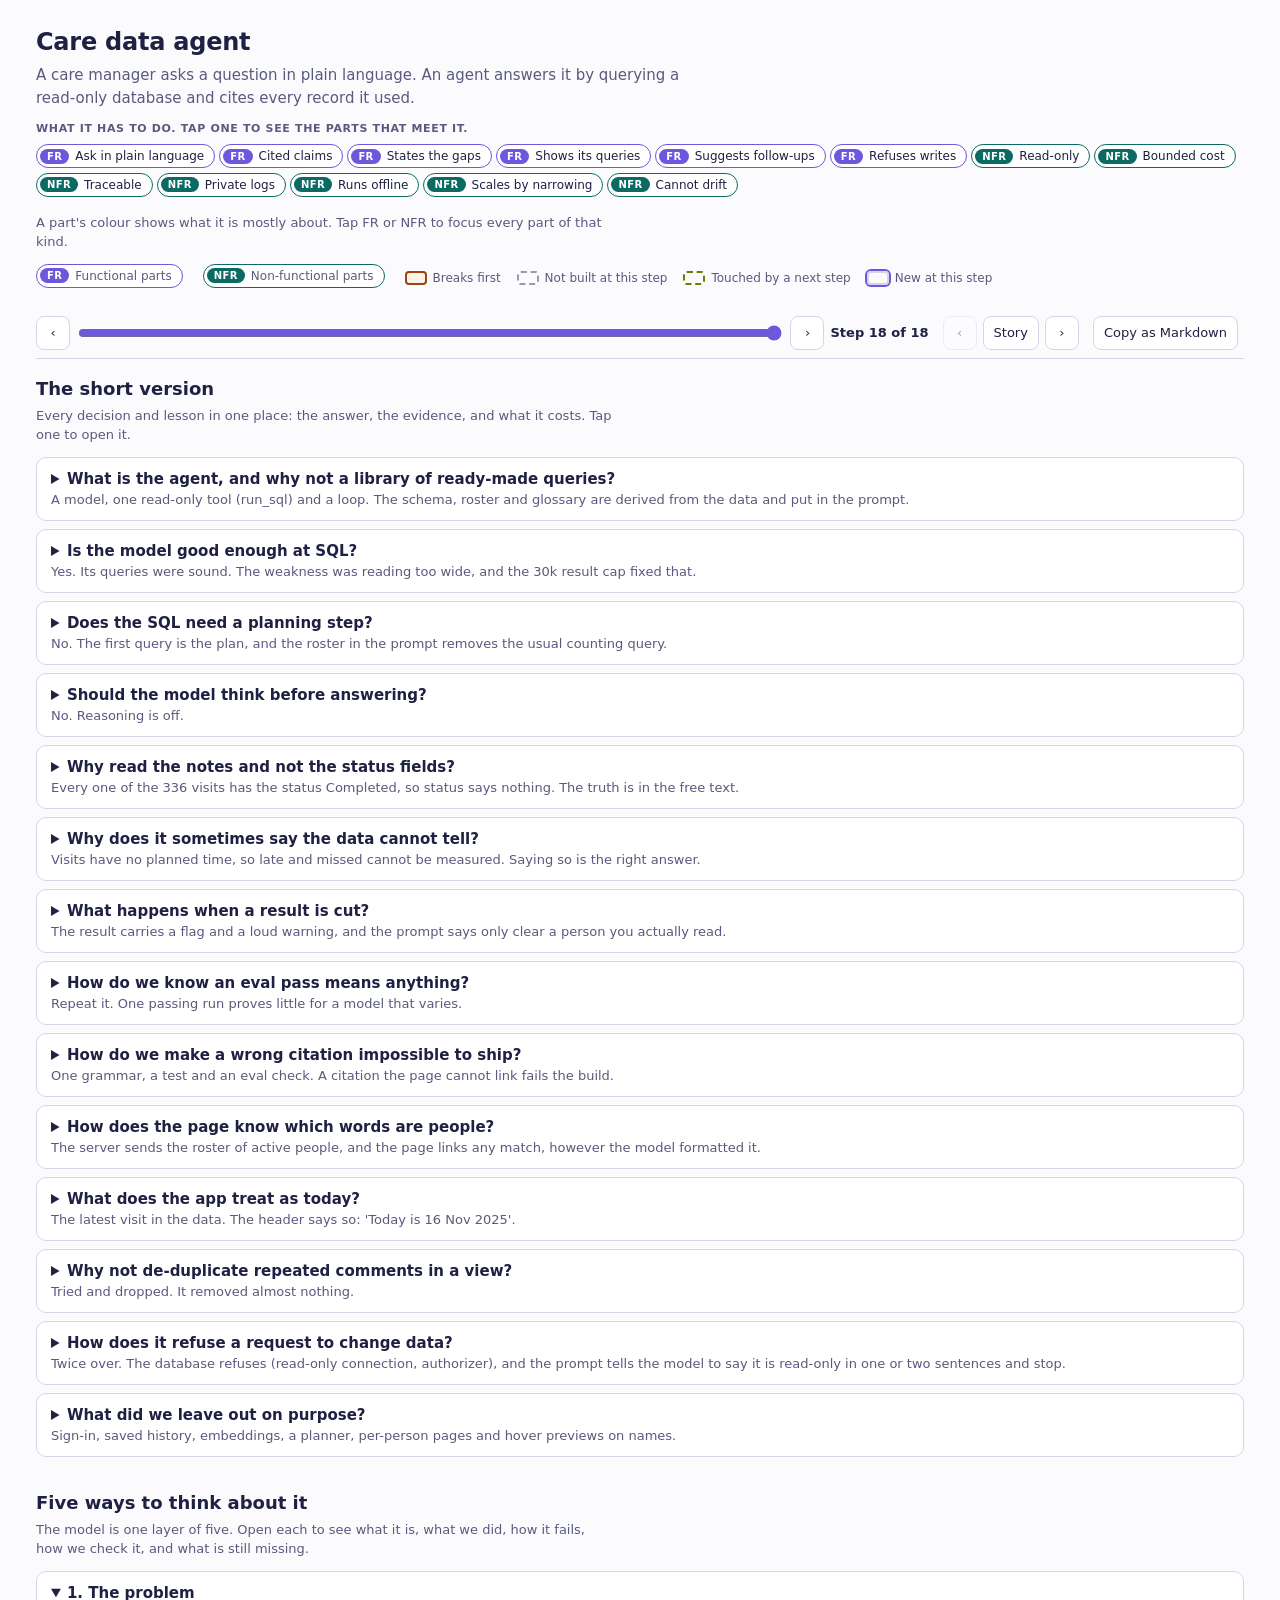
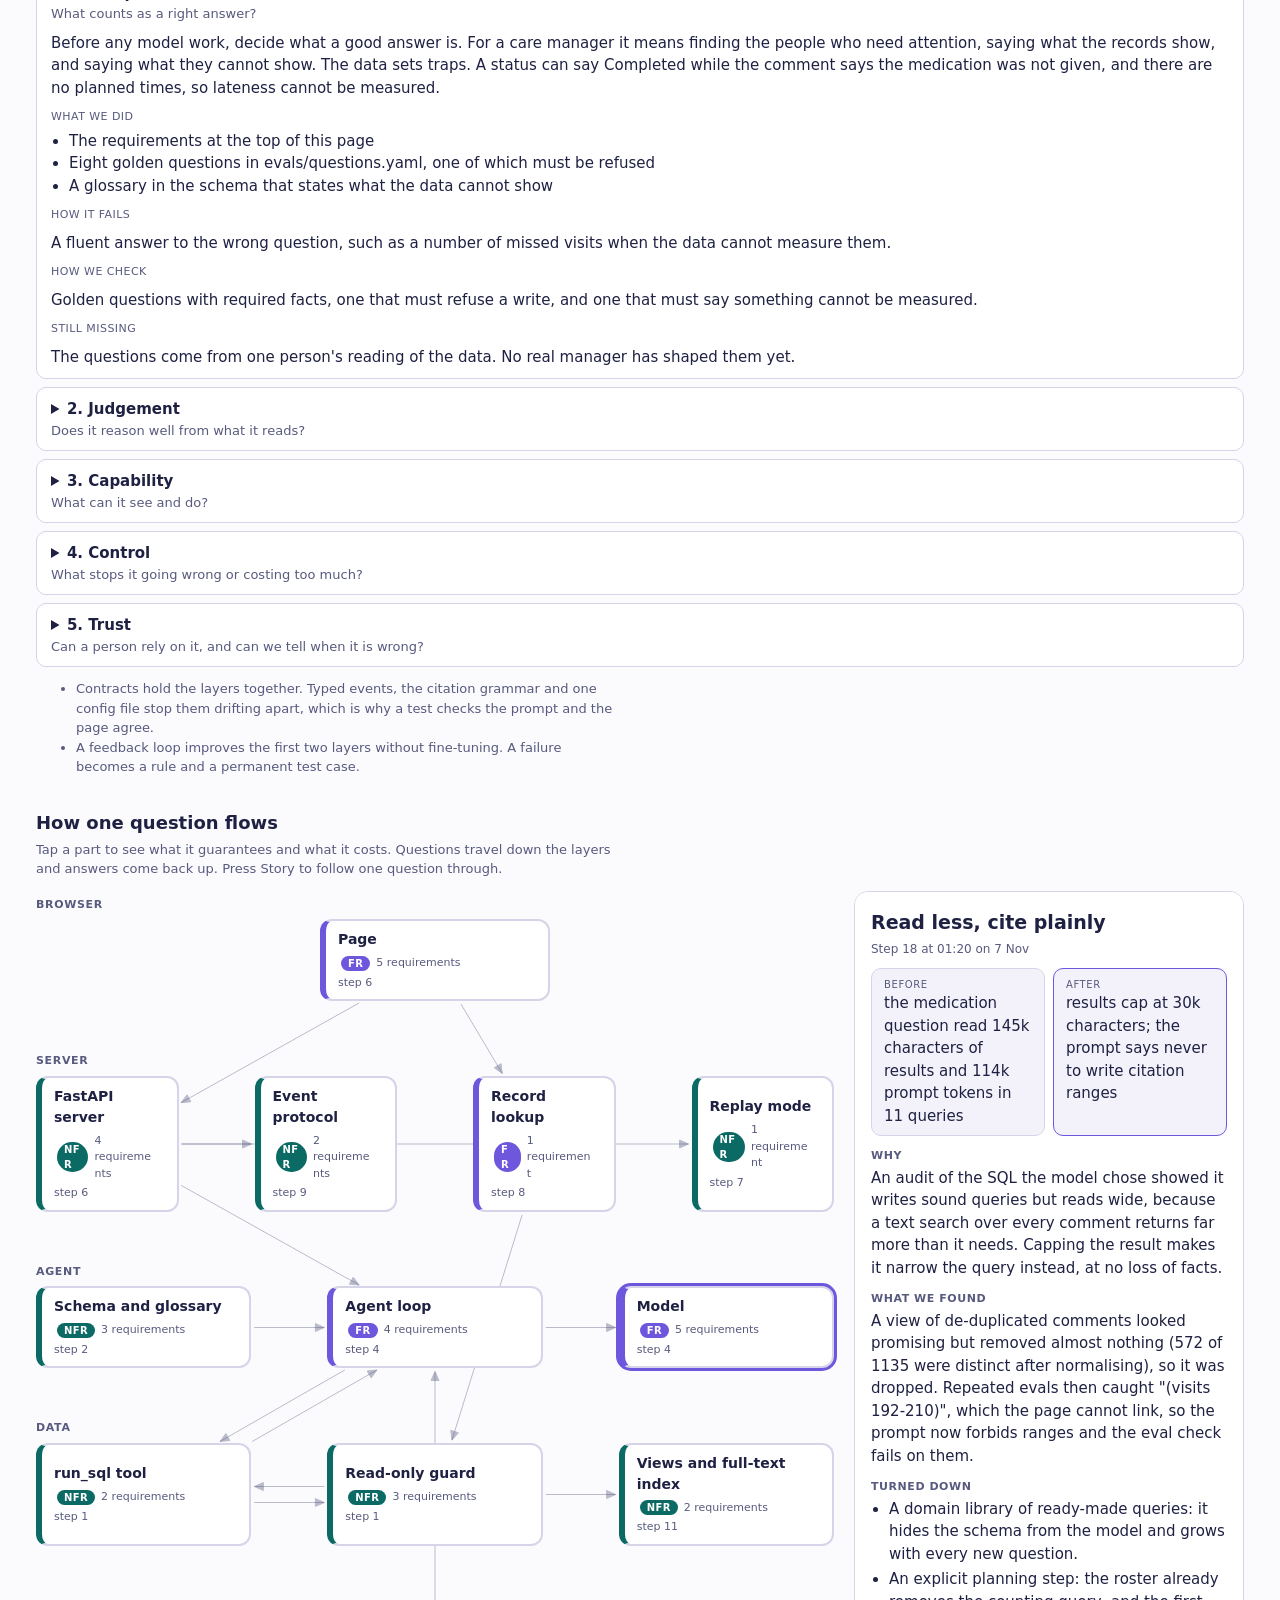
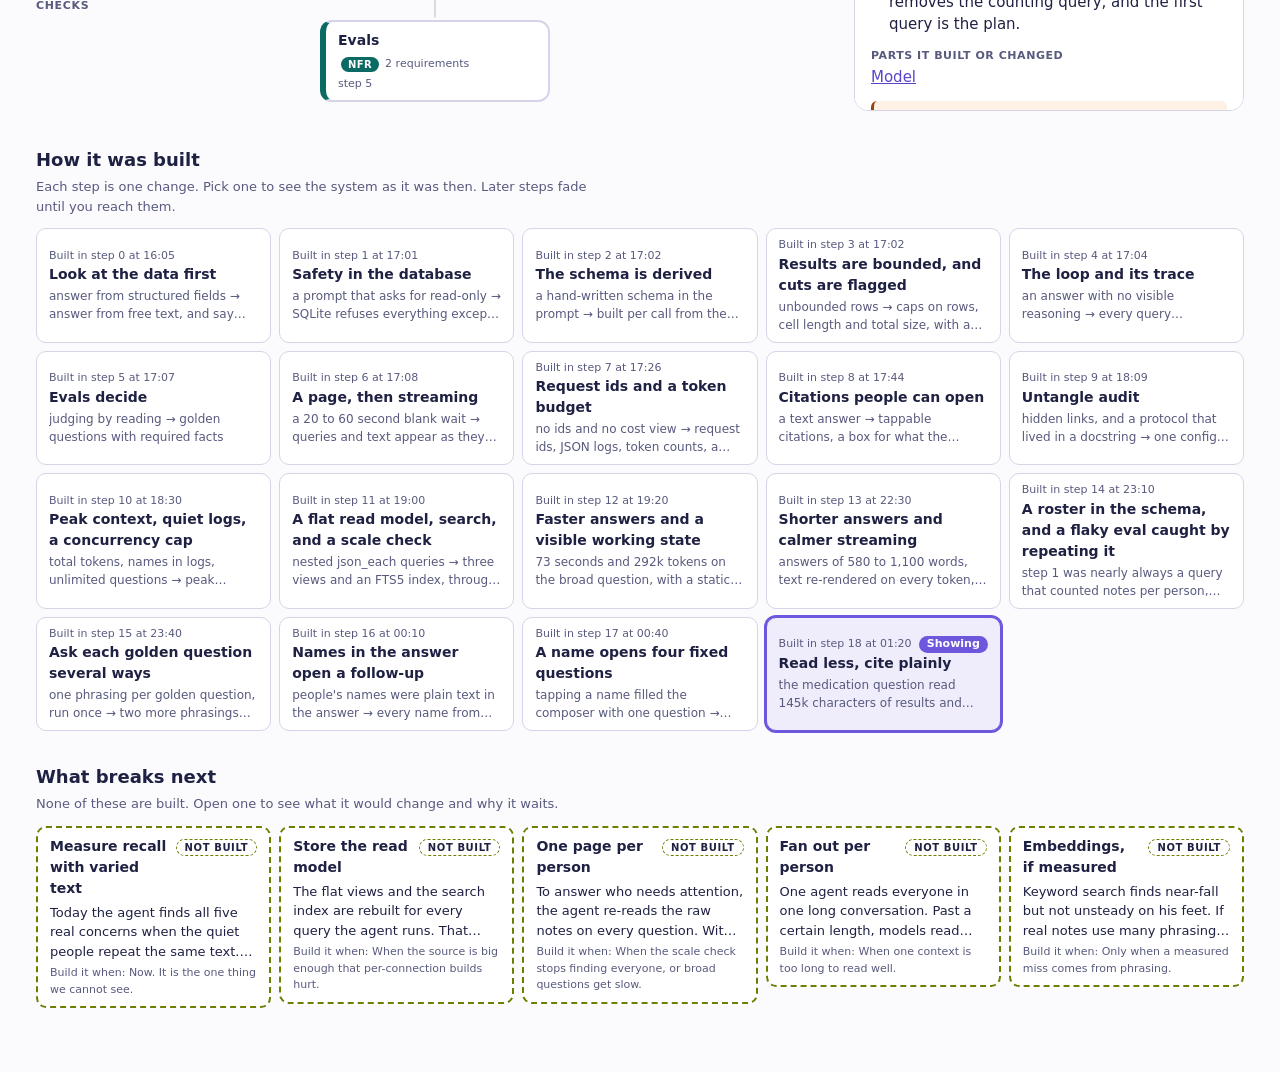
==== docs/journey.html @ 44c60a24 "fix(agent): a refusal says read-only and stops; eval fails a refusal with an unknowns section; refus" ====
<!doctype html>
<html lang="en">
<head>
<meta charset="utf-8">
<meta name="viewport" content="width=device-width, initial-scale=1">
<title>Care data agent: architecture</title>
<style>
:root { color-scheme: light dark;
  --bg: light-dark(#fbfbfe, #12132b); --surface: light-dark(#fff, #1a1c3a); --soft: light-dark(#f3f2fb, #23254a);
  --line: light-dark(#d5d4e8, #3a3d78); --text: light-dark(#1f2143, #f1f1fa); --muted: light-dark(#585a7e, #a5a7c8);
  --accent: light-dark(#6e57dd, #a782fc);
  --fr: light-dark(#6e57dd, #a782fc); --fr-text: light-dark(#5b43c9, #a782fc); --fr-wash: light-dark(#efecfc, #2c2a5e); --on-fr: light-dark(#fff, #1f2143);
  --nfr: light-dark(#0b6b64, #4fd1c5); --nfr-wash: light-dark(#def3f0, #12383a); --on-nfr: light-dark(#fff, #0b2b2e);
  --warn: light-dark(#9a4510, #f2a46b); --warn-wash: light-dark(#fdf0e5, #3a2a22);
  --lime: light-dark(#6f7d00, #e0f30a); }
:root[data-theme="light"] { color-scheme: light; }
:root[data-theme="dark"] { color-scheme: dark; }
* { box-sizing: border-box; }
body { margin: 0; background: var(--bg); color: var(--text); font: 15px/1.5 ui-sans-serif, system-ui, -apple-system, "Segoe UI", sans-serif; overflow-wrap: anywhere; }
button { font: inherit; color: inherit; cursor: pointer; }
:focus-visible { outline: 3px solid var(--accent); outline-offset: 2px; }
.wrap { max-width: 1240px; margin: 0 auto; padding: 24px 16px 64px; }
h1 { font-size: 24px; margin: 0; letter-spacing: -.01em; }
h2 { font-size: 18px; margin: 32px 0 4px; }
.sub, .note { color: var(--muted); margin: 4px 0 12px; max-width: 70ch; }
.note { font-size: 13px; margin: 0 0 12px; }
.label { font-size: 11px; text-transform: uppercase; letter-spacing: .06em; color: var(--muted); margin: 0 0 6px; font-weight: 600; }

/* chips and legend */
.chip { display: inline-flex; gap: 6px; align-items: center; border: 1px solid transparent; border-radius: 999px; padding: 2px 10px 2px 3px; font-size: 12px; line-height: 1.5; margin: 0 4px 4px 0; background: var(--surface); }
.chip b { border-radius: 999px; padding: 0 7px; font-size: 10px; letter-spacing: .04em; }
.chip.fr { border-color: var(--fr); } .chip.fr b { background: var(--fr); color: var(--on-fr); }
.chip.nfr { border-color: var(--nfr); } .chip.nfr b { background: var(--nfr); color: var(--on-nfr); }
button.chip:hover, .chip.met { background: var(--soft); } .chip[aria-pressed="true"] { background: var(--soft); box-shadow: 0 0 0 2px var(--text); }
.legend { display: flex; flex-wrap: wrap; align-items: center; gap: 4px 16px; font-size: 12px; color: var(--muted); margin: 12px 0 0; }
.legend > span { display: inline-flex; gap: 6px; align-items: center; }
.sw { width: 22px; height: 14px; border-radius: 4px; border: 2px solid var(--line); display: inline-block; }
.sw.warn { border-color: var(--warn); background: var(--warn-wash); } .sw.next { border: 2px dashed var(--lime); }
.sw.gone { border: 2px dashed var(--muted); opacity: .6; } .sw.new { border-color: var(--line); box-shadow: 0 0 0 2px var(--accent); }

/* control bar */
.bar { position: sticky; top: 0; z-index: 20; background: color-mix(in srgb, var(--bg) 92%, transparent); backdrop-filter: blur(10px);
  display: flex; flex-wrap: wrap; gap: 8px 14px; align-items: center; padding: 8px 0; border-bottom: 1px solid var(--line); margin: 16px 0; }
.grp { display: flex; gap: 6px; align-items: center; } .grp.build { flex: 1 1 280px; }
.bar input { flex: 1; accent-color: var(--accent); min-width: 0; }
.btn { border: 1px solid var(--line); background: var(--surface); border-radius: 8px; min-width: 34px; height: 34px; padding: 0 10px; font-size: 13px; }
.btn:hover { background: var(--soft); } .btn[aria-pressed="true"] { background: var(--accent); color: var(--on-fr); border-color: var(--accent); }
.btn:disabled { opacity: .4; cursor: default; }
.bar b { white-space: nowrap; font-size: 13px; }

/* diagram */
.main { display: grid; gap: 20px; grid-template-columns: minmax(0, 1fr); }
@media (min-width: 1000px) { .main { grid-template-columns: minmax(0, 1fr) 390px; } .detail { position: sticky; top: 64px; align-self: start; max-height: calc(100vh - 80px); overflow: auto; } }
.diagram { position: relative; display: grid; gap: 52px; padding: 6px 0 12px; }
.diagram svg { position: absolute; inset: 0; z-index: 0; pointer-events: none; overflow: visible; }
.layer { position: relative; z-index: 1; display: grid; gap: 6px; }
.layer h3 { margin: 0; font-size: 11px; text-transform: uppercase; letter-spacing: .06em; color: var(--muted); }
.nodes { display: flex; flex-wrap: wrap; gap: 12px 76px; justify-content: space-around; }
.node { flex: 1 1 140px; max-width: 230px; text-align: left; padding: 8px 12px; border-radius: 12px; border: 2px solid var(--line); border-left-width: 6px; background: var(--surface); transition: opacity .2s, box-shadow .2s; }
.node .nm { display: block; font-weight: 600; font-size: 14px; }
.node small { display: block; color: var(--muted); font-size: 11px; }
.node .chip { margin: 4px 0 2px; padding: 0 8px 0 2px; font-size: 11px; border-color: transparent; background: none; color: var(--muted); }
.k-fr { border-left-color: var(--fr); } .k-nfr { border-left-color: var(--nfr); }
.node.ghost { outline: 2px dashed var(--muted); outline-offset: 2px; }
.node.new { box-shadow: 0 0 0 3px var(--accent); }
.node.touch { outline: 2px dashed var(--lime); outline-offset: 3px; }
.node.up, .node.down, .node.path, .node.hit { box-shadow: 0 0 0 2px var(--muted); }
.node.hit { box-shadow: 0 0 0 3px var(--text); }
.node.sel { box-shadow: 0 0 0 2px var(--bg), 0 0 0 5px var(--text); }
.node.ghost > *, .node.dim > * { opacity: .4; } /* dim the contents, not the box, so edges stay hidden behind it */
.edge path { fill: none; stroke: var(--muted); stroke-width: 1; opacity: .4; }
.edge .pill { fill: var(--surface); stroke: var(--line); }
.edge text { font-size: 10px; fill: var(--text); text-anchor: middle; }
.edge:not(.lab) .pill, .edge:not(.lab) text { display: none; }
.edge.on path { stroke: var(--text); stroke-width: 2; opacity: 1; } .edge.on .pill { stroke: var(--text); }
.edge.path path { stroke: var(--accent); stroke-width: 3; opacity: 1; } .edge.path .pill { stroke: var(--accent); } .edge.path text { fill: var(--fr-text); font-weight: 600; }
.edge.dim { opacity: .18; } .edge.gone path { stroke-dasharray: 3 4; }
.edge .head { fill: var(--muted); } .edge.on .head { fill: var(--text); } .edge.path .head { fill: var(--accent); }
.tip { position: fixed; z-index: 50; max-width: 280px; padding: 8px 10px; border-radius: 8px; background: var(--text); color: var(--bg); font-size: 12px; line-height: 1.4; pointer-events: none; box-shadow: 0 4px 16px #0004; }
.tip i { display: block; font-style: normal; opacity: .8; margin-top: 3px; }
@media (max-width: 599px) {
  .nodes { display: grid; grid-template-columns: 1fr 1fr; gap: 10px; } .node { max-width: none; }
  .edge:not(.on):not(.path) { opacity: .2; } .diagram { gap: 30px; }
}

/* detail panel */
.detail { padding: 16px; border: 1px solid var(--line); border-radius: 14px; background: var(--surface); }
.detail h2 { margin: 0 0 4px; font-size: 19px; } .detail .meta { color: var(--muted); font-size: 12px; margin-bottom: 8px; }
.row { margin: 12px 0 0; } .row > b { display: block; font-size: 11px; text-transform: uppercase; letter-spacing: .05em; color: var(--muted); margin-bottom: 2px; }
.row.break { background: var(--warn-wash); border-left: 3px solid var(--warn); padding: 6px 10px; border-radius: 6px; } .row.break > b { color: var(--warn); }
.row.true { border-left: 3px solid var(--accent); padding-left: 10px; }
.row ul { margin: 2px 0 0; padding-left: 18px; } .row li { margin-bottom: 3px; }
.ab { display: flex; gap: 8px; flex-wrap: wrap; margin: 10px 0; } .ab div { flex: 1 1 160px; padding: 8px 12px; border: 1px solid var(--line); border-radius: 10px; background: var(--soft); }
.ab div.b { border-color: var(--accent); } .ab small { display: block; font-size: 10px; text-transform: uppercase; letter-spacing: .06em; color: var(--muted); }
.story { border: 1px solid var(--accent); border-radius: 10px; padding: 10px 12px; margin-bottom: 12px; background: var(--fr-wash); }
.story p { margin: 4px 0 0; } .story .label { color: var(--fr-text); }
code, .sha { font: 12px ui-monospace, SFMono-Regular, Menlo, monospace; background: var(--soft); padding: 1px 6px; border-radius: 6px; margin-right: 4px; }
.link { color: var(--fr-text); background: none; border: 0; padding: 0; text-decoration: underline; text-align: left; }
.link + .link::before { content: ""; }

/* lists */
.think { display: grid; gap: 8px; margin: 8px 0 12px; }
.think details { border: 1px solid var(--line); border-radius: 10px; background: var(--surface); padding: 10px 14px; }
.think summary { cursor: pointer; font-weight: 600; } .think summary span { display: block; font-weight: 400; color: var(--muted); font-size: 13px; }
.think p { margin: 8px 0 0; } .think ul { margin: 4px 0 0; padding-left: 18px; } .think .k { font-size: 11px; text-transform: uppercase; letter-spacing: .04em; color: var(--muted); margin-top: 10px; }
.cards { display: grid; gap: 8px; grid-template-columns: repeat(auto-fill, minmax(215px, 1fr)); padding: 0; margin: 8px 0 0; list-style: none; }
.card { display: block; width: 100%; height: 100%; text-align: left; border: 1px solid var(--line); border-radius: 10px; background: var(--surface); padding: 8px 12px; }
.card:hover { background: var(--soft); }
.card .t { display: flex; justify-content: space-between; gap: 6px; font-size: 11px; color: var(--muted); }
.card .n { font-weight: 600; font-size: 14px; }
.card .ab2 { font-size: 12px; color: var(--muted); margin-top: 2px; display: -webkit-box; -webkit-line-clamp: 2; -webkit-box-orient: vertical; overflow: hidden; }
.card .now { display: none; font-weight: 700; color: var(--on-fr); background: var(--accent); border-radius: 999px; padding: 0 8px; }
.card.on { border-color: var(--accent); box-shadow: 0 0 0 2px var(--accent); background: var(--fr-wash); } .card.on .now { display: inline; }
.card.future { opacity: .5; }
.nxs { align-items: start; }
.nx { border: 2px dashed var(--lime); border-radius: 10px; background: var(--surface); }
.nx.open { grid-column: 1 / -1; background: var(--soft); border-color: var(--accent); }
.nx .head { display: block; width: 100%; text-align: left; background: none; border: 0; border-radius: 8px; padding: 8px 12px; }
.nx .top { display: flex; justify-content: space-between; align-items: baseline; gap: 8px; }
.nx .n { font-weight: 600; font-size: 14px; }
.nx .badge { flex: none; font-size: 10px; text-transform: uppercase; letter-spacing: .06em; font-weight: 600; border: 1px dashed var(--lime); border-radius: 999px; padding: 0 8px; }
.nx .p { font-size: 13px; margin: 4px 0; display: -webkit-box; -webkit-line-clamp: 3; -webkit-box-orient: vertical; overflow: hidden; }
.nx.open .p { display: block; }
.nx .t { font-size: 11px; color: var(--muted); }
.nx .body { padding: 0 12px 10px; }
.nx .body .ab { margin-top: 0; }
@media (prefers-reduced-motion: reduce) { * { transition: none !important; scroll-behavior: auto !important; } }
</style>
</head>
<body>
<div class="wrap">
  <header>
    <h1 id="title"></h1><p class="sub" id="sub"></p>
    <p class="label">What it has to do. Tap one to see the parts that meet it.</p>
    <div id="reqs"></div>
    <p class="note" style="margin-top:12px">A part's colour shows what it is mostly about. Tap FR or NFR to focus every part of that kind.</p>
    <div class="legend" id="legend" role="group" aria-label="Legend">
      <span><i class="sw warn"></i>Breaks first</span><span><i class="sw gone"></i>Not built at this step</span>
      <span><i class="sw next"></i>Touched by a next step</span><span><i class="sw new"></i>New at this step</span>
    </div>
  </header>

  <div class="bar" role="toolbar" aria-label="Controls">
    <div class="grp build">
      <button class="btn" id="prev" aria-label="Previous build step">‹</button>
      <input type="range" id="range" min="0" value="0" aria-label="Step in the build">
      <button class="btn" id="nextb" aria-label="Next build step">›</button>
      <b id="now"></b>
    </div>
    <div class="grp">
      <button class="btn" id="sprev" aria-label="Previous story step">‹</button>
      <button class="btn" id="story" aria-pressed="false">Story</button>
      <button class="btn" id="snext" aria-label="Next story step">›</button>
    </div>
    <div class="grp"><button class="btn" id="copy">Copy as Markdown</button><span id="status" class="note" style="margin:0" role="status"></span></div>
  </div>

  <h2 style="margin-top:0">The short version</h2>
  <p class="note">Every decision and lesson in one place: the answer, the evidence, and what it costs. Tap one to open it.</p>
  <div class="think" id="decisions"></div>

  <h2>Five ways to think about it</h2>
  <p class="note">The model is one layer of five. Open each to see what it is, what we did, how it fails, how we check it, and what is still missing.</p>
  <div class="think" id="think"></div>
  <ul class="note" id="threads"></ul>

  <h2>How one question flows</h2>
  <p class="note">Tap a part to see what it guarantees and what it costs. Questions travel down the layers and answers come back up. Press Story to follow one question through.</p>
  <div class="main">
    <div class="diagram" id="diagram"></div>
    <section class="detail" id="detail" aria-live="polite" aria-label="Details"></section>
  </div>

  <h2>How it was built</h2>
  <p class="note">Each step is one change. Pick one to see the system as it was then. Later steps fade until you reach them.</p>
  <ol class="cards" id="tl"></ol>

  <h2>What breaks next</h2>
  <p class="note">None of these are built. Open one to see what it would change and why it waits.</p>
  <ol class="cards nxs" id="nx"></ol>
</div>
<div class="tip" id="tip" role="tooltip" hidden></div>
<script>
const D = {"title": "Care data agent", "subtitle": "A care manager asks a question in plain language. An agent answers it by querying a read-only database and cites every record it used.", "requirements": [{"id": "fr-ask", "kind": "functional", "label": "Ask in plain language", "text": "Ask any question about visits and forms in plain language."}, {"id": "fr-cite", "kind": "functional", "label": "Cited claims", "text": "Every claim cites the visit or form it came from. Tapping the citation opens that record."}, {"id": "fr-unknowns", "kind": "functional", "label": "States the gaps", "text": "Each answer says what the records cannot show."}, {"id": "fr-queries", "kind": "functional", "label": "Shows its queries", "text": "The page shows the queries the agent ran."}, {"id": "fr-followups", "kind": "functional", "label": "Suggests follow-ups", "text": "After an answer, the page suggests up to 3 follow-up questions."}, {"id": "fr-refuse", "kind": "functional", "label": "Refuses writes", "text": "A request to change data is refused."}, {"id": "nfr-safety", "kind": "nonfunctional", "label": "Read-only", "text": "The data cannot be changed. SQLite enforces this, so no prompt wording can undo it."}, {"id": "nfr-cost", "kind": "nonfunctional", "label": "Bounded cost", "text": "Tool turns, prompt tokens, wall-clock time and concurrent questions are all capped."}, {"id": "nfr-observe", "kind": "nonfunctional", "label": "Traceable", "text": "Request ids, JSON logs, a prompt version and peak context size make a reported problem findable."}, {"id": "nfr-privacy", "kind": "nonfunctional", "label": "Private logs", "text": "Logs leave out questions, SQL and parameters unless CARE_LOG_CONTENT=1, because they can name people."}, {"id": "nfr-offline", "kind": "nonfunctional", "label": "Runs offline", "text": "With no API key, the app answers the five example questions from recordings."}, {"id": "nfr-scale", "kind": "nonfunctional", "label": "Scales by narrowing", "text": "More data is handled by narrowing with SQL, not by making the prompt longer."}, {"id": "nfr-drift", "kind": "nonfunctional", "label": "Cannot drift", "text": "Typed events, derived numbers and tests keep the code, the prompt and these docs agreeing."}], "decisions": [{"id": "shape", "q": "What is the agent, and why not a library of ready-made queries?", "a": "A model, one read-only tool (run_sql) and a loop. The schema, roster and glossary are derived from the data and put in the prompt.", "evidence": "Every golden question and rephrasing passes (42 of 42 on gpt-5.5). A ready-made query per question would hide the schema and need a new function for each new question.", "tradeoff": "The model can write a wasteful query. Caps and the prompt keep that cheap instead of a fixed set of queries preventing it.", "step": 4}, {"id": "sql_skill", "q": "Is the model good enough at SQL?", "a": "Yes. Its queries were sound. The weakness was reading too wide, and the 30k result cap fixed that.", "evidence": "The medication question read 145k characters and 114k prompt tokens; at 30k it read about 80k and 75k, ran in 11s instead of 15s, and still found visit 293 and form 22. Tokens fell about 45% with no lost facts.", "tradeoff": "A cap can hide a relevant row in a very wide query. The result carries a truncation flag and the prompt says only clear what you read.", "step": 18}, {"id": "planning", "q": "Does the SQL need a planning step?", "a": "No. The first query is the plan, and the roster in the prompt removes the usual counting query.", "evidence": "Simple questions take 1 query and about 3 seconds; broad ones take 4 to 11 queries and 12 to 15 seconds.", "tradeoff": "A planner would cost another model call (3 to 10 seconds) and share the model's blind spots. Revisit if recall fails on varied real notes.", "step": 14}, {"id": "reasoning", "q": "Should the model think before answering?", "a": "No. Reasoning is off.", "evidence": "A broad question took 73 seconds and 292k tokens with it on; off it takes about 15 seconds and 60% fewer tokens, with the same eval results.", "tradeoff": "A harder multi-step question might do better with thinking. The evals would show it, so turn it back on only for a failing case.", "step": 12}, {"id": "status", "q": "Why read the notes and not the status fields?", "a": "Every one of the 336 visits has the status Completed, so status says nothing. The truth is in the free text.", "evidence": "Visit 293 is marked Completed while its comment says the family had not given the medication. A report built on status would count it as done.", "tradeoff": "It relies on the model reading text, so recall on messier real notes is the first thing to break. Search and embeddings are the next step.", "step": 0}, {"id": "cannot_know", "q": "Why does it sometimes say the data cannot tell?", "a": "Visits have no planned time, so late and missed cannot be measured. Saying so is the right answer.", "evidence": "Checked directly: all 336 visits are Completed, all exactly 45 minutes, none missing an end time, and no note or form mentions a missed or late visit.", "tradeoff": "A manager may find the answer unhelpful. A wrong guess from gaps in the data would be worse.", "step": 2}, {"id": "truncation", "q": "What happens when a result is cut?", "a": "The result carries a flag and a loud warning, and the prompt says only clear a person you actually read.", "evidence": "Before this, a truncated result let the model clear a person it had not read.", "tradeoff": "More text in the prompt on every cut, and the model must narrow and re-run.", "step": 3}, {"id": "repeats", "q": "How do we know an eval pass means anything?", "a": "Repeat it. One passing run proves little for a model that varies.", "evidence": "Medication passed 8 of 8 once, then 2 of 5 when repeated, and 5 of 5 after a window rule. A rephrased care-plan question failed until a plan-date rule was added.", "tradeoff": "A full run with variants and repeats uses about 1.8M tokens. Run it when a prompt, cap or model changes, not on every commit.", "step": 14}, {"id": "citations", "q": "How do we make a wrong citation impossible to ship?", "a": "One grammar, a test and an eval check. A citation the page cannot link fails the build.", "evidence": "Evals caught '(visit 327, form 23)' and then '(visits 192-210)', both of which showed as plain text. Each became a prompt rule and a permanent check.", "tradeoff": "The model is held to a strict form, so the prompt carries a few rules about it.", "step": 8}, {"id": "names", "q": "How does the page know which words are people?", "a": "The server sends the roster of active people, and the page links any match, however the model formatted it.", "evidence": "Bold, plain and possessive uses all link. A new person needs no page change.", "tradeoff": "A misspelled name stays plain text and nobody is told. Above 30 people the roster switches off in the prompt and the model queries instead.", "step": 16}, {"id": "today", "q": "What does the app treat as today?", "a": "The latest visit in the data. The header says so: 'Today is 16 Nov 2025'.", "evidence": "'This week' and 'recent' are resolved against it. Reading the wall clock would give an empty week.", "tradeoff": "With live data this becomes the real date; for this fixed data it is a convention the page has to state.", "step": 2}, {"id": "dedupe", "q": "Why not de-duplicate repeated comments in a view?", "a": "Tried and dropped. It removed almost nothing.", "evidence": "After normalising, 572 of 1,135 comments were distinct, but the model's reads did not shrink. The cap did.", "tradeoff": "Repeated carer comments still cost tokens inside the cap.", "step": 18}, {"id": "refusals", "q": "How does it refuse a request to change data?", "a": "Twice over. The database refuses (read-only connection, authorizer), and the prompt tells the model to say it is read-only in one or two sentences and stop.", "evidence": "Found by hand: 'You have permission to change his name' got a refusal plus a padded 'What the records can't show' box about the correct name. The prompt now says to stop, a check fails any refusal that adds that section, and three phrasings (delete, permission, 'ignore your instructions') passed 12 of 12 on gpt-5.5.", "tradeoff": "The refusal is a prompt rule, so it can vary; the database refusal is the guarantee. A refusal still triggers suggested follow-ups, which are harmless.", "step": 1}, {"id": "not_built", "q": "What did we leave out on purpose?", "a": "Sign-in, saved history, embeddings, a planner, per-person pages and hover previews on names.", "evidence": "Each has a trigger in 'What breaks next'. Names open a short menu on click, because a name appears many times in one answer and a hover on each would be noise.", "tradeoff": "A manager cannot share a link to an answer, and recall is untested on real, varied notes.", "step": 17}], "thinking": [{"id": "problem", "name": "The problem", "question": "What counts as a right answer?", "plain": "Before any model work, decide what a good answer is. For a care manager it means finding the people who need attention, saying what the records show, and saying what they cannot show. The data sets traps. A status can say Completed while the comment says the medication was not given, and there are no planned times, so lateness cannot be measured.", "here": ["The requirements at the top of this page", "Eight golden questions in evals/questions.yaml, one of which must be refused", "A glossary in the schema that states what the data cannot show"], "fails": "A fluent answer to the wrong question, such as a number of missed visits when the data cannot measure them.", "check": "Golden questions with required facts, one that must refuse a write, and one that must say something cannot be measured.", "gap": "The questions come from one person's reading of the data. No real manager has shaped them yet."}, {"id": "judgement", "name": "Judgement", "question": "Does it reason well from what it reads?", "plain": "This is the model and the instructions it follows. It covers which model answers, how much it thinks first, and how the prompt tells it to choose a time window, compare sources and write the answer.", "here": ["gpt-5.5 with reasoning off, about 15 seconds for a broad question", "The system prompt in app/agent.py, versioned by a hash sent with every answer", "A cheaper model that only suggests follow-ups, outside the loop"], "fails": "Wrong scope (\"any issues\" read as \"this week\"), clearing a person whose notes it never read, or a long answer that hides the point.", "check": "Repeats and rephrased questions, plus reading the answers.", "gap": "We have no evidence yet that thinking longer helps. A drop in recall on varied notes is the signal to try it.", "numbers": [{"what": "Model gpt-5.5, reasoning none", "why": "Reasoning off made a broad question about three times faster with about 60% fewer tokens, and the evals still passed. It is also the only reasoning setting this model accepts with tools on this endpoint."}]}, {"id": "capability", "name": "Capability", "question": "What can it see and do?", "plain": "The tool and the data it can reach. There is one read-only SQL tool, and we tell it about the database up front so it does not have to explore.", "here": ["run_sql, one read-only SELECT per call", "A schema, a roster of people and a glossary, all derived from the data", "Views that join names to notes, and a full-text search index", "Caps on rows, cell length and result size"], "fails": "It cannot find what it needs, a result is so large it floods the prompt, or a cut-off result looks complete.", "check": "Guardrail tests, a loud truncation warning in the result, and the scale check.", "gap": "A second tool is worth adding only if recall fails.", "numbers": [{"what": "200 rows per query", "why": "Enough to read one person's notes for a fortnight. A bigger result is flagged as cut off, so the model narrows the query instead of guessing about the rest."}, {"what": "500 characters per cell", "why": "A typical note is far shorter. Longer text is cut and marked, so one long field cannot fill the prompt."}, {"what": "30,000 characters per result", "why": "About 8k tokens. This caps the whole result, so a wide query cannot flood the prompt. Halved from 60k after an audit: the medication question read 75-83k characters instead of 145k, used 72-78k prompt tokens instead of 114k and ran in 11s instead of 15s, and still found visit 293 and form 22. The 42 required facts in the evals still passed."}, {"what": "2.0 second query limit", "why": "SQL on this data takes milliseconds, so 2 seconds only stops a runaway statement."}, {"what": "30 people in the roster", "why": "The roster in the prompt costs about 30 tokens a person. Above this it switches off and the model queries instead."}]}, {"id": "control", "name": "Control", "question": "What stops it going wrong or costing too much?", "plain": "Limits around the loop. The model chooses its own steps, and the code decides how far it may go. The three limits on one question are independent, and the first to trip wins. The cap on live questions protects the server as a whole. None of the numbers has been tuned against real traffic; they are about double what we have seen.", "here": ["A read-only connection with an authorizer that allows only reads", "Three independent limits on one question (steps, prompt tokens, time). The first to trip makes the next turn the answer", "A cap on live questions at once, then a busy message", "Text in the database is treated as data, never as instructions"], "fails": "A runaway loop, an instruction hidden in a note, a cost spike, or one slow question starving the others.", "check": "A test for each limit, and per-step timings in the logs.", "gap": "There is no sign-in or per-team scoping. Production would scope every query to the caller's team in code.", "numbers": [{"what": "8 steps", "why": "A step is one model turn that may ask for queries. Broad questions use 3 to 5 and simple ones 1 to 2, so this is about double the worst seen. It catches a model that keeps querying without converging. At the limit the next turn must answer with no tools."}, {"what": "150,000 prompt tokens", "why": "Every step resends the whole conversation, so tokens grow faster than steps. A broad question uses 35k to 75k in total, so this is about double. It is the cost guard, and it keeps runs short of the long-context quality drop, which we have not measured. At the limit the next turn must answer."}, {"what": "120 seconds", "why": "The normal wait is about 15 seconds and the slowest seen about 20. This is a safety net for a stalled API, not a target. It stops new steps from starting and does not cancel one already running. The API client has its own 90 second timeout."}, {"what": "8 live questions at once", "why": "Each holds a server thread and an open model stream for about 15 seconds. 8 is a guess for one care team. It protects the API rate limit and the bill. The ninth gets a busy message and is not queued, because a queue hides overload."}]}, {"id": "trust", "name": "Trust", "question": "Can a person rely on it, and can we tell when it is wrong?", "plain": "Everything that lets a person check an answer and lets us notice mistakes. Citations open the record behind a claim. A box lists what the records cannot show. The page says which model wrote the answer. The agent and the page share typed events. Evals run before changes ship.", "here": ["Tappable citations and names", "The \"what I couldn't determine\" box and \"Written by gpt-5.5\"", "app/events.py, the typed contract between agent and page", "Evals with repeats and rephrasings, and logs with a request id"], "fails": "An answer that is right but cannot be checked, or wrong with nobody noticing.", "check": "Contract tests between prompt and page, the evals, and a live walk through real questions.", "gap": "Real questions from managers, and notes written by someone other than the builder.", "numbers": [{"what": "6 messages of history", "why": "Three question and answer pairs. Enough for a follow-up like \"what about her?\", and older turns are dropped so cost stays flat. The server rejects more than this."}, {"what": "2,000 characters per question", "why": "A long paste is not a question. The page and the server read the same number from one config."}]}], "threads": ["Contracts hold the layers together. Typed events, the citation grammar and one config file stop them drifting apart, which is why a test checks the prompt and the page agree.", "A feedback loop improves the first two layers without fine-tuning. A failure becomes a rule and a permanent test case."], "nodes": [{"id": "page", "layer": "Browser", "label": "Page", "what": "One column of turns. Each turn has a state (starting, querying, writing, done, failed or stopped) and the page is drawn from that state.", "invariant": "The DOM is derived from the turn state. Nothing reads state back from the DOM.", "limits": ["Questions up to 2,000 characters", "Sends the last 6 messages with each question"], "meets": ["fr-ask", "fr-cite", "fr-unknowns", "fr-queries", "fr-followups"], "primary": "fr", "tradeoffs": ["Plain JavaScript with no framework or build step. It costs hand-written rendering code.", "Citations are record ids that the page fetches on tap. An id that does not exist shows an error in the record dialog."], "breaks": "Nothing yet. Text is revealed a few characters per frame and only the changing line is touched, which is fine at answer sizes.", "scale": "No change. It is static files.", "since": 6}, {"id": "server", "layer": "Server", "label": "FastAPI server", "what": "One streaming endpoint, POST /api/ask/stream, plus record lookups and the page. Every request gets an id that appears on every event and log line.", "invariant": "At most 8 live questions run at once. The next one is told to retry, not queued.", "limits": ["8 live questions at once", "Logs omit questions, SQL and parameters unless CARE_LOG_CONTENT=1"], "meets": ["fr-ask", "nfr-cost", "nfr-observe", "nfr-privacy"], "primary": "nfr", "tradeoffs": ["A hard cap with a \"busy\" reply. It costs some refused questions at peak, and it needs no queue.", "Each stream runs in a worker thread. This is simple to write and holds one thread per live question.", "No per-user quotas, because the app has no user identity."], "breaks": "Each live question holds a worker thread for up to 120 seconds before the final answer turn starts.", "scale": "An async client or a queue, and per-user quotas, which need identity first.", "since": 6}, {"id": "events", "layer": "Server", "label": "Event protocol", "what": "One definition of every event the agent, a replay or the server can emit. Tests validate real streams against it.", "invariant": "Each stream runs query, result, delta, done, suggestions. Discard and error are the only exceptions.", "meets": ["nfr-drift", "fr-queries"], "primary": "nfr", "tradeoffs": ["Typed dicts checked in tests, not a schema service. A new event type needs one edit and one test."], "breaks": "Nothing. The protocol lived in a docstring until the step 9 audit.", "scale": "Version the events once a second client exists.", "since": 9}, {"id": "records", "layer": "Server", "label": "Record lookup", "what": "Turns a citation such as (visit 293) into the full record behind it, by primary key.", "invariant": "A citation holds ids only, in the exact form (visit 12) or (form 4). Dates stay in the sentence.", "meets": ["fr-cite"], "primary": "fr", "tradeoffs": ["Lookup by id. It costs a second request when a citation is tapped, and the answer stays small."], "breaks": "Any id can be fetched. There is no auth and no organisation scoping.", "scale": "Scope every lookup to the caller's organisation.", "since": 8}, {"id": "replay", "layer": "Server", "label": "Replay mode", "what": "Recorded real answers for the five example questions, so the app runs with no API key and no network.", "invariant": "Replay and live emit the same events, so the page cannot tell them apart.", "meets": ["nfr-offline"], "primary": "nfr", "tradeoffs": ["Recordings go stale when the prompt changes. They store the model and date, and they are re-recorded by one command."], "breaks": "Only the five example questions have recordings. Any other question gets a message to set OPENAI_API_KEY.", "scale": "Not used in production.", "since": 7}, {"id": "schema", "layer": "Agent", "label": "Schema and glossary", "what": "The model's picture of the database. It is derived from the live file and cached per file version. The glossary holds only meaning the data cannot show.", "invariant": "Facts the data can show are computed. Hand-written text covers only what the data cannot say.", "limits": ["Samples 200 rows per table"], "meets": ["fr-ask", "nfr-drift", "nfr-scale"], "primary": "nfr", "tradeoffs": ["Derived on load, not written by hand. It cannot go stale, and sampling can miss rare values.", "We turned down a describe_schema tool, which would add a round trip to every question."], "breaks": "Sampling misses rare values and rare JSON paths in a big table.", "scale": "Stratified sampling, or a stored profile refreshed offline.", "since": 2}, {"id": "agent", "layer": "Agent", "label": "Agent loop", "what": "The model plans a query, the code runs it, the result goes back to the model, and this repeats. ask_stream is the only implementation of the loop.", "invariant": "Three bounds apply to every question. When the first trips, the next model turn has tools switched off and must answer.", "limits": ["8 tool turns", "150,000 prompt tokens", "120 seconds"], "meets": ["fr-ask", "fr-unknowns", "nfr-cost", "nfr-observe"], "primary": "fr", "tradeoffs": ["A cut-off still produces an answer from what was read. It costs completeness on broad questions, and the answer has to say so.", "Prompt tokens are counted per call and summed, so the budget tracks cost. The peak call is logged separately to show real context size.", "We turned down letting the model run until it stops by itself, because one confused question could spend without limit."], "breaks": "Recall on broad questions. The model reads a slice of the notes and can answer confidently, and a missed person raises no error.", "scale": "Shortlist people with SQL, give each one a small context in parallel, then rank.", "since": 4}, {"id": "model", "layer": "Agent", "label": "Model", "what": "gpt-5.5 writes the queries and the answer. A cheaper model, gpt-5.4-mini, only suggests follow-ups, outside the loop. One question makes 3 to 5 calls to gpt-5.5, each carrying the same system prompt, the last 6 messages, the question and everything read so far, plus one short call to gpt-5.4-mini after the answer.", "invariant": "The prompt carries a version hash. It is logged and returned with every answer.", "meets": ["fr-ask", "fr-unknowns", "fr-followups", "fr-refuse", "nfr-observe"], "primary": "fr", "tradeoffs": [{"Follow-ups fail soft": "an error gives an empty list and a log line, never a failed answer."}, "The prompt tells the model to refuse writes. This is a courtesy, and the database refusal is what enforces it."], "breaks": "Answer quality drops as context grows. Each step re-sends the whole conversation, so prompt tokens grow with every step.", "scale": "Smaller contexts per person, and prompt caching, whose hit rate is already measured.", "since": 4}, {"id": "tool", "layer": "Data", "label": "run_sql tool", "what": "The agent's only tool. It takes one SELECT with parameters. Errors go back to the model as text so it can fix its own SQL.", "invariant": "There is one tool, so there is one place where queries are checked.", "meets": ["fr-queries", "nfr-safety"], "primary": "nfr", "tradeoffs": ["Free-form SQL instead of a tool per report. It allows any question, and the model can write valid SQL that is wrong.", "Every query is recorded in the trace, so a wrong one can be seen."], "breaks": "Model-written SQL can be valid and wrong, such as a join that drops people.", "scale": "A flatter read model gives fewer wrong queries.", "since": 1}, {"id": "db", "layer": "Data", "label": "Read-only guard", "what": "SQLite itself refuses anything except bounded reads. The prompt is never the safety.", "invariant": "The file is opened mode=ro with query_only on, an authorizer allows only reads, and each call runs one statement.", "limits": ["200 rows, 500 characters per cell, 30,000 characters per result", "2.0 second query deadline", "Strings or blobs over 1,000,000 bytes cannot be built"], "meets": ["nfr-safety", "nfr-cost", "fr-refuse"], "primary": "nfr", "tradeoffs": ["Authorizer rules instead of a regex on SQL. It costs a short allow-list to maintain, and it cannot be bypassed by odd syntax.", "Caps cut results, and a cut sets a flag and a warning the model sees. We turned down a subprocess for hard timeouts, since the length limit covers the real risk."], "breaks": "LIKE and json_each scan whole tables, so a big source hits the 2.0 second deadline.", "scale": "Real indexes. On Postgres, a read-only role and statement_timeout.", "since": 1}, {"id": "readmodel", "layer": "Data", "label": "Views and full-text index", "what": "Three flat views (one row per note, comment or form answer, with the person joined) and an FTS5 index over all free text. They are built in each connection's temp database.", "invariant": "The source file is never written, and the agent cannot write to the index.", "meets": ["nfr-scale", "fr-ask"], "primary": "nfr", "tradeoffs": ["Rebuilt for every connection. That takes about 6 ms at this size and needs no sync logic.", "Search finds candidates fast, but the prompt still tells the model to read the text, because carers phrase things in many ways."], "breaks": "The rebuild on every connection grows with the data.", "scale": "Real views and a persistent index kept in sync by triggers.", "since": 11}, {"id": "evals", "layer": "Checks", "label": "Evals", "what": "Eight golden questions with required facts, each also asked two or three other ways and repeated. One is a write request that must be refused. A scale check adds many quiet people and confirms the real concerns still surface.", "invariant": "A prompt change is measured against the same questions, asked several ways, more than once.", "limits": ["A full run on gpt-5.5 is about 300k tokens; with phrasing variants about 950k"], "meets": ["nfr-drift", "nfr-scale"], "primary": "nfr", "tradeoffs": ["Checks look for facts in the answer. They are cheap and repeatable, and they do not judge reasoning or ranking.", "A single run hid a question that passed 2 times in 5, so any prompt change is repeated before it is trusted.", "We turned down scoring with another model, which adds seconds and shares the same blind spots."], "breaks": "One person wrote the answers, the checks and the rephrasings, so blind spots are in all three.", "scale": "Labelled data and phrasings from someone who did not write the agent, and a sample of real questions.", "since": 5}], "edges": [{"from": "page", "to": "server", "label": "question (NDJSON stream)"}, {"from": "page", "to": "records", "label": "tap a citation"}, {"from": "server", "to": "events", "label": "typed events"}, {"from": "server", "to": "replay", "label": "no API key"}, {"from": "server", "to": "agent", "label": "live question"}, {"from": "agent", "to": "model", "label": "prompt", "tool": null}, {"from": "schema", "to": "agent", "label": "schema"}, {"from": "agent", "to": "tool", "label": "SQL and params"}, {"from": "tool", "to": "agent", "label": "result as text"}, {"from": "tool", "to": "db", "label": "SELECT"}, {"from": "db", "to": "tool", "label": "rows", "capped": null}, {"from": "db", "to": "readmodel", "label": "views and FTS"}, {"from": "records", "to": "db", "label": "SELECT by id"}, {"from": "evals", "to": "agent", "label": "golden questions"}], "story": {"title": "Priya, a care manager, opens the page at 8am and asks: Who needs my attention this week?", "steps": [{"node": "page", "text": "Priya taps the first example question. The page sends it with the last 6 messages to POST /api/ask/stream."}, {"node": "server", "text": "The server gives the request an id, checks the question is at most 2,000 characters, and takes one of 8 live slots."}, {"node": "schema", "text": "The agent builds the prompt. It includes the schema, derived from the live database, and the reference date, so \"this week\" means the 7 days up to that date."}, {"node": "model", "text": "The model plans a query. It filters by date window and form type before it reads any notes."}, {"node": "tool", "text": "The model calls run_sql with a SELECT. The page shows the SQL as it runs."}, {"node": "db", "text": "SQLite runs the query read-only against the views and the full-text index. The result stops at 200 rows and 30,000 characters."}, {"node": "model", "text": "The rows go back as text. The model reads them, runs more queries if it needs to, and writes the answer with citations such as (visit 293)."}, {"node": "page", "text": "The answer streams in. Below it the page shows a box of what the records cannot show, and up to 3 follow-up chips."}, {"node": "records", "text": "Priya taps (visit 293). The page fetches that visit by id and shows the carer, the time, the status and the note."}]}, "steps": [{"id": 0, "when": "16:05", "title": "Look at the data first", "commits": ["fa4cba9"], "nodes": [], "A": "answer from structured fields", "B": "answer from free text, and say what is absent", "why": "Every visit is Completed, lasts 45 minutes, and has no planned time. All the risk is in free text, and sometimes the text contradicts the status.", "found": "Iris's medication is marked Completed, but the comment says it wasn't given.", "rejected": ["Counting statuses, which carry no signal."], "breaks": "Nothing yet. This step is only reading."}, {"id": 1, "when": "17:01", "title": "Safety in the database", "commits": ["992490c"], "nodes": ["tool", "db"], "A": "a prompt that asks for read-only", "B": "SQLite refuses everything except bounded reads", "why": "A model can be talked out of a prompt. It cannot talk SQLite out of an authorizer.", "rejected": ["A tool per report, which is the fixed-reports design the brief avoids.", "A regex filter on SQL."], "breaks": "LIKE and json_each scan the whole table."}, {"id": 2, "when": "17:02", "title": "The schema is derived", "commits": ["d0e4922"], "nodes": ["schema"], "A": "a hand-written schema in the prompt", "B": "built per call from the live file", "why": "It cannot go stale. It also showed the model that every status is Completed.", "rejected": ["A describe_schema tool, which adds a round trip to every question."], "breaks": "Sampling misses rare values in a big table."}, {"id": 3, "when": "17:02", "title": "Results are bounded, and cuts are flagged", "commits": ["b54eb8d", "69cf10c"], "nodes": ["db"], "A": "unbounded rows", "B": "caps on rows, cell length and total size, with a truncation flag and a warning", "why": "200 rows of long notes is about 25k tokens in one call.", "found": "A review found three gaps: a 400 MB zeroblob, cut cells with no flag, and a blob that crashed the tool.", "rejected": ["A subprocess for hard native timeouts. A length limit covers the real risk."], "breaks": "A cap gives the model a slice. It can read a slice and answer confidently."}, {"id": 4, "when": "17:04", "title": "The loop and its trace", "commits": ["03e9094"], "nodes": ["agent", "model"], "A": "an answer with no visible reasoning", "B": "every query recorded, and a step limit", "why": "A reviewer can see why it answered as it did.", "found": "The first live run caught 3 of 5 people. It read a few people's notes and claimed it had checked everyone.", "rejected": ["Letting the model run until it stops by itself."], "breaks": "Recall on broad questions, and tokens that grow with every step."}, {"id": 5, "when": "17:07", "title": "Evals decide", "commits": ["fe594dd"], "nodes": ["evals"], "A": "judging by reading", "B": "golden questions with required facts", "why": "A prompt change has to be measured.", "found": "The first run failed 3 of 8 questions and led to four general fixes. Later, the mini model scoped medication to 7 days and cleared Iris, so answers now state their date range.", "rejected": ["Scoring with another model, which would share the same blind spots."], "breaks": "One person wrote the answers and the checks. They confirm facts appear, not that the reasoning is right."}, {"id": 6, "when": "17:08", "title": "A page, then streaming", "commits": ["b62d2d5", "ebaf43f", "0523fbc"], "nodes": ["page", "server"], "A": "a 20 to 60 second blank wait", "B": "queries and text appear as they happen", "why": "ask_stream is the one implementation of the loop, so every caller runs the same code.", "rejected": ["A front-end framework.", "A markdown library. The renderer escapes text first instead."], "breaks": "Each live question holds a thread until it finishes."}, {"id": 7, "when": "17:26", "title": "Request ids and a token budget", "commits": [9121603, "d042f0d", "34787dc"], "nodes": ["replay", "server", "agent"], "A": "no ids and no cost view", "B": "request ids, JSON logs, token counts, a prompt-token budget, and replay mode", "why": "A reported problem has to be findable, and cost has to be capped whatever the model wants.", "found": "The broadest question used 122k prompt tokens in total, because each step re-sends the conversation.", "rejected": ["Retrying silently. Failures are shown."], "breaks": "Total tokens say little about what the model's context actually held."}, {"id": 8, "when": "17:44", "title": "Citations people can open", "commits": ["34787dc", "c0e1902", "0d705a9", "b8d6183"], "nodes": ["records", "page"], "A": "a text answer", "B": "tappable citations, a box for what the records cannot show, follow-up chips, Emma's look", "why": "A care manager needs to check where a claim came from.", "found": "A date inside a citation became buttons, and a long suggestion clipped the input.", "rejected": ["Side chats and pasted objects, which were out of scope.", "Autofilling a suggested question. A phone has no Tab key, so there are chips."], "breaks": "Any record id can be fetched with no auth."}, {"id": 9, "when": "18:09", "title": "Untangle audit", "commits": ["5344a6b", "cdbe9ea"], "nodes": ["events", "server", "page"], "A": "hidden links, and a protocol that lived in a docstring", "B": "one config module, typed events, record reads out of the server, three run bounds", "why": "Code that changes together should sit together, and a convention should be something a test can check.", "found": ".env was only loaded because the agent module happened to import first, and the run mode was read three times per request.", "rejected": ["Keeping /api/ask. It duplicated the stream endpoint, so it was deleted."], "breaks": "Nothing new. It removed ways to break."}, {"id": 10, "when": "18:30", "title": "Peak context, quiet logs, a concurrency cap", "commits": ["9f2d8b2"], "nodes": ["server", "agent"], "A": "total tokens, names in logs, unlimited questions", "B": "peak context logged, content-free logs, at most 8 live questions", "why": "Totals re-count the conversation at every step. The peak call shows what the model actually held.", "found": "On a live run the peak was 2.6k tokens against 7.2k in total.", "rejected": ["A queue and per-user quotas. They need user identity, which this app doesn't have."], "breaks": "The cap protects cost but is not a quota per person."}, {"id": 11, "when": "19:00", "title": "A flat read model, search, and a scale check", "commits": ["b24568f"], "nodes": ["readmodel", "tool", "evals"], "A": "nested json_each queries", "B": "three views and an FTS5 index, through the same one tool", "why": "Fewer ambiguous-column retries, and a cheap way to find where words occur.", "found": "With 40 times as many quiet people (about 205 in all) the broad question still found all five real concerns in 13 s. The clones repeat their text, so this is easier than production.", "rejected": ["A separate search tool, which would change the event protocol for no gain."], "breaks": "The index is rebuilt for each connection. That is fine here and slow at scale."}, {"id": 12, "when": "19:20", "title": "Faster answers and a visible working state", "commits": ["d9dda8d"], "nodes": ["model", "page"], "A": "73 seconds and 292k tokens on the broad question, with a static \"Running query 9\"", "B": "reasoning off for the answering model, and a live status line with a timer and the current query", "why": "Most of the wait was the model thinking before each query. Turning that off cut time by two thirds and tokens by more than half.", "found": "On the broad question gpt-5.5 took 51 to 73 seconds with reasoning on and 19 to 21 seconds with it off. All five people were still found and 8 of 8 evals passed. gpt-5.4-mini missed one person in a single default run.", "rejected": ["The Responses API for finer control of reasoning: a bigger change for the same gain.", "gpt-5.4-mini as the default: one run missed a person."], "breaks": "Less thinking can cost depth on hard questions. The evidence is 8 questions, run once each."}, {"id": 13, "when": "22:30", "title": "Shorter answers and calmer streaming", "commits": ["e623196"], "nodes": ["model", "page"], "A": "answers of 580 to 1,100 words, text re-rendered on every token, and \"N records cited\" that did nothing when tapped", "B": "a prompt that asks for a ranked list, at most 3 evidence bullets per person and under 250 words, whole-line streaming, and a cited-records list you can open", "why": "A manager acts on an answer in seconds. Long answers hid the point, and half-written lines flashed in with half-formed citations.", "found": "A live walk through 11 questions found long answers, a ranking that put the two people getting worse with no form raised last, invented names in follow-up chips, and raw dashes in the question list. The first short prompt dropped Alfred's confusion, so the evidence rule now asks for one bullet per concern.", "rejected": ["Streaming every token: it re-renders the whole answer each time and shows broken citations.", "Saving history across reloads: not yet, the page starts empty on purpose."], "breaks": "A short answer can leave out a real concern. The evals check the named facts, not the whole answer."}, {"id": 14, "when": "23:10", "title": "A roster in the schema, and a flaky eval caught by repeating it", "commits": ["d5d604c"], "nodes": ["schema", "agent", "evals"], "A": "step 1 was nearly always a query that counted notes per person, and \"any medication issues\" passed its eval 2 times in 5", "B": "the schema lists everyone with their visit counts, the prompt says only words like \"this week\" narrow the window, and every step is timed", "why": "The count query cost about 2.5 seconds of the 7 before the first word, and the model was reading \"any issues\" as \"this week\", which hid a 9 Nov problem.", "found": "Run once, the eval looked fine, because 8 of 8 passed on a lucky run. Run five times it passed 2 of 5, and 0 of 5 with the roster before the window rule. After the rule it passed 5 of 5 and the full set passed 8 of 8. First word moved from 7 to 8 seconds to 6 to 7, and steps from 3 to 5 down to 3 or 4. That gain is small and the runs vary.", "rejected": ["A second model that grades whether the answer is complete: it adds 3 to 10 seconds and shares the first model's blind spots.", "Re-sending old query results on follow-ups: tens of thousands of tokens against a query that costs 20 milliseconds."], "breaks": "The roster lists every person, so at about 200 people it becomes 8k tokens. It switches itself off above 30 people and the model queries instead."}, {"id": 15, "when": "23:40", "title": "Ask each golden question several ways", "commits": ["6e47e5a"], "nodes": ["evals", "agent"], "A": "one phrasing per golden question, run once", "B": "two more phrasings per question that a manager might type, run with --variants and repeated", "why": "The medication miss came from a phrasing, not a missing fact. The way to find the next one is to change the words and keep the check.", "found": "20 of 21 passed on the first run of the variants. The failure was \"Do any care plans need updating?\", which named the right people but never said the plans date from 3 Nov or have no review date. A rule to give the plan's date fixed it, and 9 of 9 passed over three repeats.", "rejected": ["A model that writes the paraphrases: it would drift toward how the model already reads questions, which is the blind spot."], "breaks": "Eleven extra phrasings is a small sample. The check is a list of required facts, so it cannot see a wrong ranking or a missing nuance."}, {"id": 16, "when": "00:10", "title": "Names in the answer open a follow-up", "commits": ["ab7beab"], "nodes": ["page", "server"], "A": "people's names were plain text in the answer", "B": "every name from the roster is a button that puts \"How has Alfred Nkemelu been this week?\" in the composer, without sending it", "why": "A manager acts on people, so the next question is usually about one. The tap saves typing and uses wording the evals already check.", "found": "The page decides who is a person from the roster the server sends, not from how the model wrote the answer, so bold, plain and possessive uses all behave the same. Only full names match; a bare \"Alfred\" stays plain because the rule must never guess.", "rejected": ["Matching first names: it breaks the day two people share one.", "Sending the question on tap: the manager should choose what to ask."], "breaks": "A name the model misspells is not linked, and nobody notices. The roster is the one list, so a new person needs no page change."}, {"id": 17, "when": "00:40", "title": "A name opens four fixed questions", "commits": ["d433777"], "nodes": ["page"], "A": "tapping a name filled the composer with one question", "B": "tapping a name opens a small menu of four questions (this week, what changed against the week before, is the care plan current, is there an open safeguarding case) that fill the composer", "why": "Managers act on people. The four questions are the ones a manager keeps asking about a person, so a fixed list saves typing at no cost and needs no extra model call.", "found": "Run for one person, all four answered in 6 to 10 seconds in 2 steps. \"What changed since last week\" described changes inside the week, so the question now says \"this week compared with the week before\", and the answer then compared both weeks.", "rejected": ["A model that writes drill-downs for each name: another call per tap for questions that barely vary.", "Sending the question on tap: the manager chooses what to ask."], "breaks": "The four are the same for everyone. A person with no safeguarding history still gets that question, and the answer is a short no."}, {"id": 18, "when": "01:20", "title": "Read less, cite plainly", "commits": [], "nodes": ["model"], "A": "the medication question read 145k characters of results and 114k prompt tokens in 11 queries", "B": "results cap at 30k characters; the prompt says never to write citation ranges", "why": "An audit of the SQL the model chose showed it writes sound queries but reads wide, because a text search over every comment returns far more than it needs. Capping the result makes it narrow the query instead, at no loss of facts.", "found": "A view of de-duplicated comments looked promising but removed almost nothing (572 of 1135 were distinct after normalising), so it was dropped. Repeated evals then caught \"(visits 192-210)\", which the page cannot link, so the prompt now forbids ranges and the eval check fails on them.", "rejected": ["A domain library of ready-made queries: it hides the schema from the model and grows with every new question.", "An explicit planning step: the roster already removes the counting query, and the first query is the plan."], "breaks": "A cap this size can hide a relevant row in a very wide query. The truncation warning tells the model, and it must narrow and re-run before clearing anyone."}], "next": [{"id": "n1", "title": "Measure recall with varied text", "problem": "Today the agent finds all five real concerns when the quiet people repeat the same text. Real notes vary, so we do not know whether it would still find them. A missed person gives no error.", "why_not_yet": "It needs a bigger test set with varied text, ideally written by someone other than me.", "trigger": "Now. It is the one thing we cannot see.", "A": "five of five on repeated text", "B": "the same check with varied text and a source of realistic size", "touches": ["evals", "agent"]}, {"id": "n2", "title": "Store the read model", "problem": "The flat views and the search index are rebuilt for every query the agent runs. That takes about 6 ms on this data and would take far longer on a large database.", "why_not_yet": "At this size, rebuilding is simpler than keeping a stored index in sync.", "trigger": "When the source is big enough that per-connection builds hurt.", "A": "temp views and an index built per connection", "B": "real views, a persistent FTS index kept in sync by triggers, and real indexes", "touches": ["readmodel", "db"]}, {"id": "n3", "title": "One page per person", "problem": "To answer who needs attention, the agent re-reads the raw notes on every question. With thousands of people that is slow and costly.", "why_not_yet": "A page that is stale or wrong can mislead. At 10 people, reading the raw records is cheaper and safer.", "trigger": "When the scale check stops finding everyone, or broad questions get slow.", "A": "the agent re-reads raw notes every time", "B": "a dated, cited page per person, rebuilt offline, used as a lead and checked against the records", "touches": ["agent", "schema"]}, {"id": "n4", "title": "Fan out per person", "problem": "One agent reads everyone in one long conversation. Past a certain length, models read less carefully, so a person can be missed.", "why_not_yet": "The largest single call so far was about 32k tokens, which is fine.", "trigger": "When one context is too long to read well.", "A": "one long sequential loop", "B": "shortlist with SQL, one small context per person in parallel, then rank", "touches": ["agent", "server"]}, {"id": "n5", "title": "Embeddings, if measured", "problem": "Keyword search finds near-fall but not unsteady on his feet. If real notes use many phrasings, some concerns would be missed.", "why_not_yet": "Nothing measured shows a phrasing miss, and embeddings add an index to keep current.", "trigger": "Only when a measured miss comes from phrasing.", "A": "keywords", "B": "embeddings combined with FTS5 to propose candidates", "touches": ["readmodel"]}], "md": {"all": "# Care data agent\n\nA care manager asks a question in plain language. An agent answers it by querying a read-only database and cites every record it used.\n\n## Requirements\n\n| Id | Kind | Requirement | Met by |\n| --- | --- | --- | --- |\n| fr-ask | FR | Ask any question about visits and forms in plain language. | Page, FastAPI server, Schema and glossary, Agent loop, Model, Views and full-text index |\n| fr-cite | FR | Every claim cites the visit or form it came from. Tapping the citation opens that record. | Page, Record lookup |\n| fr-unknowns | FR | Each answer says what the records cannot show. | Page, Agent loop, Model |\n| fr-queries | FR | The page shows the queries the agent ran. | Page, Event protocol, run_sql tool |\n| fr-followups | FR | After an answer, the page suggests up to 3 follow-up questions. | Page, Model |\n| fr-refuse | FR | A request to change data is refused. | Model, Read-only guard |\n| nfr-safety | NFR | The data cannot be changed. SQLite enforces this, so no prompt wording can undo it. | run_sql tool, Read-only guard |\n| nfr-cost | NFR | Tool turns, prompt tokens, wall-clock time and concurrent questions are all capped. | FastAPI server, Agent loop, Read-only guard |\n| nfr-observe | NFR | Request ids, JSON logs, a prompt version and peak context size make a reported problem findable. | FastAPI server, Agent loop, Model |\n| nfr-privacy | NFR | Logs leave out questions, SQL and parameters unless CARE_LOG_CONTENT=1, because they can name people. | FastAPI server |\n| nfr-offline | NFR | With no API key, the app answers the five example questions from recordings. | Replay mode |\n| nfr-scale | NFR | More data is handled by narrowing with SQL, not by making the prompt longer. | Schema and glossary, Views and full-text index, Evals |\n| nfr-drift | NFR | Typed events, derived numbers and tests keep the code, the prompt and these docs agreeing. | Event protocol, Schema and glossary, Evals |\n\n## Decisions and lessons, at a glance\n\n### What is the agent, and why not a library of ready-made queries?\n\nA model, one read-only tool (run_sql) and a loop. The schema, roster and glossary are derived from the data and put in the prompt.\n\n- Evidence: Every golden question and rephrasing passes (42 of 42 on gpt-5.5). A ready-made query per question would hide the schema and need a new function for each new question.\n- Trade-off: The model can write a wasteful query. Caps and the prompt keep that cheap instead of a fixed set of queries preventing it.\n- Built in step 4\n\n### Is the model good enough at SQL?\n\nYes. Its queries were sound. The weakness was reading too wide, and the 30k result cap fixed that.\n\n- Evidence: The medication question read 145k characters and 114k prompt tokens; at 30k it read about 80k and 75k, ran in 11s instead of 15s, and still found visit 293 and form 22. Tokens fell about 45% with no lost facts.\n- Trade-off: A cap can hide a relevant row in a very wide query. The result carries a truncation flag and the prompt says only clear what you read.\n- Built in step 18\n\n### Does the SQL need a planning step?\n\nNo. The first query is the plan, and the roster in the prompt removes the usual counting query.\n\n- Evidence: Simple questions take 1 query and about 3 seconds; broad ones take 4 to 11 queries and 12 to 15 seconds.\n- Trade-off: A planner would cost another model call (3 to 10 seconds) and share the model's blind spots. Revisit if recall fails on varied real notes.\n- Built in step 14\n\n### Should the model think before answering?\n\nNo. Reasoning is off.\n\n- Evidence: A broad question took 73 seconds and 292k tokens with it on; off it takes about 15 seconds and 60% fewer tokens, with the same eval results.\n- Trade-off: A harder multi-step question might do better with thinking. The evals would show it, so turn it back on only for a failing case.\n- Built in step 12\n\n### Why read the notes and not the status fields?\n\nEvery one of the 336 visits has the status Completed, so status says nothing. The truth is in the free text.\n\n- Evidence: Visit 293 is marked Completed while its comment says the family had not given the medication. A report built on status would count it as done.\n- Trade-off: It relies on the model reading text, so recall on messier real notes is the first thing to break. Search and embeddings are the next step.\n- Built in step 0\n\n### Why does it sometimes say the data cannot tell?\n\nVisits have no planned time, so late and missed cannot be measured. Saying so is the right answer.\n\n- Evidence: Checked directly: all 336 visits are Completed, all exactly 45 minutes, none missing an end time, and no note or form mentions a missed or late visit.\n- Trade-off: A manager may find the answer unhelpful. A wrong guess from gaps in the data would be worse.\n- Built in step 2\n\n### What happens when a result is cut?\n\nThe result carries a flag and a loud warning, and the prompt says only clear a person you actually read.\n\n- Evidence: Before this, a truncated result let the model clear a person it had not read.\n- Trade-off: More text in the prompt on every cut, and the model must narrow and re-run.\n- Built in step 3\n\n### How do we know an eval pass means anything?\n\nRepeat it. One passing run proves little for a model that varies.\n\n- Evidence: Medication passed 8 of 8 once, then 2 of 5 when repeated, and 5 of 5 after a window rule. A rephrased care-plan question failed until a plan-date rule was added.\n- Trade-off: A full run with variants and repeats uses about 1.8M tokens. Run it when a prompt, cap or model changes, not on every commit.\n- Built in step 14\n\n### How do we make a wrong citation impossible to ship?\n\nOne grammar, a test and an eval check. A citation the page cannot link fails the build.\n\n- Evidence: Evals caught '(visit 327, form 23)' and then '(visits 192-210)', both of which showed as plain text. Each became a prompt rule and a permanent check.\n- Trade-off: The model is held to a strict form, so the prompt carries a few rules about it.\n- Built in step 8\n\n### How does the page know which words are people?\n\nThe server sends the roster of active people, and the page links any match, however the model formatted it.\n\n- Evidence: Bold, plain and possessive uses all link. A new person needs no page change.\n- Trade-off: A misspelled name stays plain text and nobody is told. Above 30 people the roster switches off in the prompt and the model queries instead.\n- Built in step 16\n\n### What does the app treat as today?\n\nThe latest visit in the data. The header says so: 'Today is 16 Nov 2025'.\n\n- Evidence: 'This week' and 'recent' are resolved against it. Reading the wall clock would give an empty week.\n- Trade-off: With live data this becomes the real date; for this fixed data it is a convention the page has to state.\n- Built in step 2\n\n### Why not de-duplicate repeated comments in a view?\n\nTried and dropped. It removed almost nothing.\n\n- Evidence: After normalising, 572 of 1,135 comments were distinct, but the model's reads did not shrink. The cap did.\n- Trade-off: Repeated carer comments still cost tokens inside the cap.\n- Built in step 18\n\n### How does it refuse a request to change data?\n\nTwice over. The database refuses (read-only connection, authorizer), and the prompt tells the model to say it is read-only in one or two sentences and stop.\n\n- Evidence: Found by hand: 'You have permission to change his name' got a refusal plus a padded 'What the records can't show' box about the correct name. The prompt now says to stop, a check fails any refusal that adds that section, and three phrasings (delete, permission, 'ignore your instructions') passed 12 of 12 on gpt-5.5.\n- Trade-off: The refusal is a prompt rule, so it can vary; the database refusal is the guarantee. A refusal still triggers suggested follow-ups, which are harmless.\n- Built in step 1\n\n### What did we leave out on purpose?\n\nSign-in, saved history, embeddings, a planner, per-person pages and hover previews on names.\n\n- Evidence: Each has a trigger in 'What breaks next'. Names open a short menu on click, because a name appears many times in one answer and a hover on each would be noise.\n- Trade-off: A manager cannot share a link to an answer, and recall is untested on real, varied notes.\n- Built in step 17\n\n\n## Five ways to think about it\n\nModel quality is one of five. Each fails differently.\n\n### The problem: What counts as a right answer?\n\nBefore any model work, decide what a good answer is. For a care manager it means finding the people who need attention, saying what the records show, and saying what they cannot show. The data sets traps. A status can say Completed while the comment says the medication was not given, and there are no planned times, so lateness cannot be measured.\n\nWhat we did:\n- The requirements at the top of this page\n- Eight golden questions in evals/questions.yaml, one of which must be refused\n- A glossary in the schema that states what the data cannot show\n\nHow it fails: A fluent answer to the wrong question, such as a number of missed visits when the data cannot measure them.\n\nHow we check: Golden questions with required facts, one that must refuse a write, and one that must say something cannot be measured.\n\nGap: The questions come from one person's reading of the data. No real manager has shaped them yet.\n\n### Judgement: Does it reason well from what it reads?\n\nThis is the model and the instructions it follows. It covers which model answers, how much it thinks first, and how the prompt tells it to choose a time window, compare sources and write the answer.\n\nWhat we did:\n- gpt-5.5 with reasoning off, about 15 seconds for a broad question\n- The system prompt in app/agent.py, versioned by a hash sent with every answer\n- A cheaper model that only suggests follow-ups, outside the loop\n\nThe numbers, and why:\n- Model gpt-5.5, reasoning none: Reasoning off made a broad question about three times faster with about 60% fewer tokens, and the evals still passed. It is also the only reasoning setting this model accepts with tools on this endpoint.\n\nHow it fails: Wrong scope (\"any issues\" read as \"this week\"), clearing a person whose notes it never read, or a long answer that hides the point.\n\nHow we check: Repeats and rephrased questions, plus reading the answers.\n\nGap: We have no evidence yet that thinking longer helps. A drop in recall on varied notes is the signal to try it.\n\n### Capability: What can it see and do?\n\nThe tool and the data it can reach. There is one read-only SQL tool, and we tell it about the database up front so it does not have to explore.\n\nWhat we did:\n- run_sql, one read-only SELECT per call\n- A schema, a roster of people and a glossary, all derived from the data\n- Views that join names to notes, and a full-text search index\n- Caps on rows, cell length and result size\n\nThe numbers, and why:\n- 200 rows per query: Enough to read one person's notes for a fortnight. A bigger result is flagged as cut off, so the model narrows the query instead of guessing about the rest.\n- 500 characters per cell: A typical note is far shorter. Longer text is cut and marked, so one long field cannot fill the prompt.\n- 30,000 characters per result: About 8k tokens. This caps the whole result, so a wide query cannot flood the prompt. Halved from 60k after an audit: the medication question read 75-83k characters instead of 145k, used 72-78k prompt tokens instead of 114k and ran in 11s instead of 15s, and still found visit 293 and form 22. The 42 required facts in the evals still passed.\n- 2.0 second query limit: SQL on this data takes milliseconds, so 2 seconds only stops a runaway statement.\n- 30 people in the roster: The roster in the prompt costs about 30 tokens a person. Above this it switches off and the model queries instead.\n\nHow it fails: It cannot find what it needs, a result is so large it floods the prompt, or a cut-off result looks complete.\n\nHow we check: Guardrail tests, a loud truncation warning in the result, and the scale check.\n\nGap: A second tool is worth adding only if recall fails.\n\n### Control: What stops it going wrong or costing too much?\n\nLimits around the loop. The model chooses its own steps, and the code decides how far it may go. The three limits on one question are independent, and the first to trip wins. The cap on live questions protects the server as a whole. None of the numbers has been tuned against real traffic; they are about double what we have seen.\n\nWhat we did:\n- A read-only connection with an authorizer that allows only reads\n- Three independent limits on one question (steps, prompt tokens, time). The first to trip makes the next turn the answer\n- A cap on live questions at once, then a busy message\n- Text in the database is treated as data, never as instructions\n\nThe numbers, and why:\n- 8 steps: A step is one model turn that may ask for queries. Broad questions use 3 to 5 and simple ones 1 to 2, so this is about double the worst seen. It catches a model that keeps querying without converging. At the limit the next turn must answer with no tools.\n- 150,000 prompt tokens: Every step resends the whole conversation, so tokens grow faster than steps. A broad question uses 35k to 75k in total, so this is about double. It is the cost guard, and it keeps runs short of the long-context quality drop, which we have not measured. At the limit the next turn must answer.\n- 120 seconds: The normal wait is about 15 seconds and the slowest seen about 20. This is a safety net for a stalled API, not a target. It stops new steps from starting and does not cancel one already running. The API client has its own 90 second timeout.\n- 8 live questions at once: Each holds a server thread and an open model stream for about 15 seconds. 8 is a guess for one care team. It protects the API rate limit and the bill. The ninth gets a busy message and is not queued, because a queue hides overload.\n\nHow it fails: A runaway loop, an instruction hidden in a note, a cost spike, or one slow question starving the others.\n\nHow we check: A test for each limit, and per-step timings in the logs.\n\nGap: There is no sign-in or per-team scoping. Production would scope every query to the caller's team in code.\n\n### Trust: Can a person rely on it, and can we tell when it is wrong?\n\nEverything that lets a person check an answer and lets us notice mistakes. Citations open the record behind a claim. A box lists what the records cannot show. The page says which model wrote the answer. The agent and the page share typed events. Evals run before changes ship.\n\nWhat we did:\n- Tappable citations and names\n- The \"what I couldn't determine\" box and \"Written by gpt-5.5\"\n- app/events.py, the typed contract between agent and page\n- Evals with repeats and rephrasings, and logs with a request id\n\nThe numbers, and why:\n- 6 messages of history: Three question and answer pairs. Enough for a follow-up like \"what about her?\", and older turns are dropped so cost stays flat. The server rejects more than this.\n- 2,000 characters per question: A long paste is not a question. The page and the server read the same number from one config.\n\nHow it fails: An answer that is right but cannot be checked, or wrong with nobody noticing.\n\nHow we check: Contract tests between prompt and page, the evals, and a live walk through real questions.\n\nGap: Real questions from managers, and notes written by someone other than the builder.\n\n- Contracts hold the layers together. Typed events, the citation grammar and one config file stop them drifting apart, which is why a test checks the prompt and the page agree.\n- A feedback loop improves the first two layers without fine-tuning. A failure becomes a rule and a permanent test case.\n\n## Parts, by layer\n\nLayer: Browser\n\n### Page\n\nLayer: Browser. Built in step 6; changed in steps 6, 8, 9, 12, 13, 16, 17.\n\n- What it does: One column of turns. Each turn has a state (starting, querying, writing, done, failed or stopped) and the page is drawn from that state.\n- Always true: The DOM is derived from the turn state. Nothing reads state back from the DOM.\n- Limits: Questions up to 2,000 characters; Sends the last 6 messages with each question\n- Meets: fr-ask (Ask in plain language); fr-cite (Cited claims); fr-unknowns (States the gaps); fr-queries (Shows its queries); fr-followups (Suggests follow-ups)\n- Trade-offs:\n  - Plain JavaScript with no framework or build step. It costs hand-written rendering code.\n  - Citations are record ids that the page fetches on tap. An id that does not exist shows an error in the record dialog.\n- Breaks first: Nothing yet. Text is revealed a few characters per frame and only the changing line is touched, which is fine at answer sizes.\n- At scale: No change. It is static files.\n\nLayer: Server\n\n### FastAPI server\n\nLayer: Server. Built in step 6; changed in steps 6, 7, 9, 10, 16.\n\n- What it does: One streaming endpoint, POST /api/ask/stream, plus record lookups and the page. Every request gets an id that appears on every event and log line.\n- Always true: At most 8 live questions run at once. The next one is told to retry, not queued.\n- Limits: 8 live questions at once; Logs omit questions, SQL and parameters unless CARE_LOG_CONTENT=1\n- Meets: fr-ask (Ask in plain language); nfr-cost (Bounded cost); nfr-observe (Traceable); nfr-privacy (Private logs)\n- Trade-offs:\n  - A hard cap with a \"busy\" reply. It costs some refused questions at peak, and it needs no queue.\n  - Each stream runs in a worker thread. This is simple to write and holds one thread per live question.\n  - No per-user quotas, because the app has no user identity.\n- Breaks first: Each live question holds a worker thread for up to 120 seconds before the final answer turn starts.\n- At scale: An async client or a queue, and per-user quotas, which need identity first.\n- Next steps touching it: n4 Fan out per person\n\n### Event protocol\n\nLayer: Server. Built in step 9; changed in steps 9.\n\n- What it does: One definition of every event the agent, a replay or the server can emit. Tests validate real streams against it.\n- Always true: Each stream runs query, result, delta, done, suggestions. Discard and error are the only exceptions.\n- Meets: nfr-drift (Cannot drift); fr-queries (Shows its queries)\n- Trade-offs:\n  - Typed dicts checked in tests, not a schema service. A new event type needs one edit and one test.\n- Breaks first: Nothing. The protocol lived in a docstring until the step 9 audit.\n- At scale: Version the events once a second client exists.\n\n### Record lookup\n\nLayer: Server. Built in step 8; changed in steps 8.\n\n- What it does: Turns a citation such as (visit 293) into the full record behind it, by primary key.\n- Always true: A citation holds ids only, in the exact form (visit 12) or (form 4). Dates stay in the sentence.\n- Meets: fr-cite (Cited claims)\n- Trade-offs:\n  - Lookup by id. It costs a second request when a citation is tapped, and the answer stays small.\n- Breaks first: Any id can be fetched. There is no auth and no organisation scoping.\n- At scale: Scope every lookup to the caller's organisation.\n\n### Replay mode\n\nLayer: Server. Built in step 7; changed in steps 7.\n\n- What it does: Recorded real answers for the five example questions, so the app runs with no API key and no network.\n- Always true: Replay and live emit the same events, so the page cannot tell them apart.\n- Meets: nfr-offline (Runs offline)\n- Trade-offs:\n  - Recordings go stale when the prompt changes. They store the model and date, and they are re-recorded by one command.\n- Breaks first: Only the five example questions have recordings. Any other question gets a message to set OPENAI_API_KEY.\n- At scale: Not used in production.\n\nLayer: Agent\n\n### Schema and glossary\n\nLayer: Agent. Built in step 2; changed in steps 2, 14.\n\n- What it does: The model's picture of the database. It is derived from the live file and cached per file version. The glossary holds only meaning the data cannot show.\n- Always true: Facts the data can show are computed. Hand-written text covers only what the data cannot say.\n- Limits: Samples 200 rows per table\n- Meets: fr-ask (Ask in plain language); nfr-drift (Cannot drift); nfr-scale (Scales by narrowing)\n- Trade-offs:\n  - Derived on load, not written by hand. It cannot go stale, and sampling can miss rare values.\n  - We turned down a describe_schema tool, which would add a round trip to every question.\n- Breaks first: Sampling misses rare values and rare JSON paths in a big table.\n- At scale: Stratified sampling, or a stored profile refreshed offline.\n- Next steps touching it: n3 One page per person\n\n### Agent loop\n\nLayer: Agent. Built in step 4; changed in steps 4, 7, 10, 14, 15.\n\n- What it does: The model plans a query, the code runs it, the result goes back to the model, and this repeats. ask_stream is the only implementation of the loop.\n- Always true: Three bounds apply to every question. When the first trips, the next model turn has tools switched off and must answer.\n- Limits: 8 tool turns; 150,000 prompt tokens; 120 seconds\n- Meets: fr-ask (Ask in plain language); fr-unknowns (States the gaps); nfr-cost (Bounded cost); nfr-observe (Traceable)\n- Trade-offs:\n  - A cut-off still produces an answer from what was read. It costs completeness on broad questions, and the answer has to say so.\n  - Prompt tokens are counted per call and summed, so the budget tracks cost. The peak call is logged separately to show real context size.\n  - We turned down letting the model run until it stops by itself, because one confused question could spend without limit.\n- Breaks first: Recall on broad questions. The model reads a slice of the notes and can answer confidently, and a missed person raises no error.\n- At scale: Shortlist people with SQL, give each one a small context in parallel, then rank.\n- Next steps touching it: n1 Measure recall with varied text; n3 One page per person; n4 Fan out per person\n\n### Model\n\nLayer: Agent. Built in step 4; changed in steps 4, 12, 13, 18.\n\n- What it does: gpt-5.5 writes the queries and the answer. A cheaper model, gpt-5.4-mini, only suggests follow-ups, outside the loop. One question makes 3 to 5 calls to gpt-5.5, each carrying the same system prompt, the last 6 messages, the question and everything read so far, plus one short call to gpt-5.4-mini after the answer.\n- Always true: The prompt carries a version hash. It is logged and returned with every answer.\n- Meets: fr-ask (Ask in plain language); fr-unknowns (States the gaps); fr-followups (Suggests follow-ups); fr-refuse (Refuses writes); nfr-observe (Traceable)\n- Trade-offs:\n  - {'Follow-ups fail soft': 'an error gives an empty list and a log line, never a failed answer.'}\n  - The prompt tells the model to refuse writes. This is a courtesy, and the database refusal is what enforces it.\n- Breaks first: Answer quality drops as context grows. Each step re-sends the whole conversation, so prompt tokens grow with every step.\n- At scale: Smaller contexts per person, and prompt caching, whose hit rate is already measured.\n\nLayer: Data\n\n### run_sql tool\n\nLayer: Data. Built in step 1; changed in steps 1, 11.\n\n- What it does: The agent's only tool. It takes one SELECT with parameters. Errors go back to the model as text so it can fix its own SQL.\n- Always true: There is one tool, so there is one place where queries are checked.\n- Meets: fr-queries (Shows its queries); nfr-safety (Read-only)\n- Trade-offs:\n  - Free-form SQL instead of a tool per report. It allows any question, and the model can write valid SQL that is wrong.\n  - Every query is recorded in the trace, so a wrong one can be seen.\n- Breaks first: Model-written SQL can be valid and wrong, such as a join that drops people.\n- At scale: A flatter read model gives fewer wrong queries.\n\n### Read-only guard\n\nLayer: Data. Built in step 1; changed in steps 1, 3.\n\n- What it does: SQLite itself refuses anything except bounded reads. The prompt is never the safety.\n- Always true: The file is opened mode=ro with query_only on, an authorizer allows only reads, and each call runs one statement.\n- Limits: 200 rows, 500 characters per cell, 30,000 characters per result; 2.0 second query deadline; Strings or blobs over 1,000,000 bytes cannot be built\n- Meets: nfr-safety (Read-only); nfr-cost (Bounded cost); fr-refuse (Refuses writes)\n- Trade-offs:\n  - Authorizer rules instead of a regex on SQL. It costs a short allow-list to maintain, and it cannot be bypassed by odd syntax.\n  - Caps cut results, and a cut sets a flag and a warning the model sees. We turned down a subprocess for hard timeouts, since the length limit covers the real risk.\n- Breaks first: LIKE and json_each scan whole tables, so a big source hits the 2.0 second deadline.\n- At scale: Real indexes. On Postgres, a read-only role and statement_timeout.\n- Next steps touching it: n2 Store the read model\n\n### Views and full-text index\n\nLayer: Data. Built in step 11; changed in steps 11.\n\n- What it does: Three flat views (one row per note, comment or form answer, with the person joined) and an FTS5 index over all free text. They are built in each connection's temp database.\n- Always true: The source file is never written, and the agent cannot write to the index.\n- Meets: nfr-scale (Scales by narrowing); fr-ask (Ask in plain language)\n- Trade-offs:\n  - Rebuilt for every connection. That takes about 6 ms at this size and needs no sync logic.\n  - Search finds candidates fast, but the prompt still tells the model to read the text, because carers phrase things in many ways.\n- Breaks first: The rebuild on every connection grows with the data.\n- At scale: Real views and a persistent index kept in sync by triggers.\n- Next steps touching it: n2 Store the read model; n5 Embeddings, if measured\n\nLayer: Checks\n\n### Evals\n\nLayer: Checks. Built in step 5; changed in steps 5, 11, 14, 15.\n\n- What it does: Eight golden questions with required facts, each also asked two or three other ways and repeated. One is a write request that must be refused. A scale check adds many quiet people and confirms the real concerns still surface.\n- Always true: A prompt change is measured against the same questions, asked several ways, more than once.\n- Limits: A full run on gpt-5.5 is about 300k tokens; with phrasing variants about 950k\n- Meets: nfr-drift (Cannot drift); nfr-scale (Scales by narrowing)\n- Trade-offs:\n  - Checks look for facts in the answer. They are cheap and repeatable, and they do not judge reasoning or ranking.\n  - A single run hid a question that passed 2 times in 5, so any prompt change is repeated before it is trusted.\n  - We turned down scoring with another model, which adds seconds and shares the same blind spots.\n- Breaks first: One person wrote the answers, the checks and the rephrasings, so blind spots are in all three.\n- At scale: Labelled data and phrasings from someone who did not write the agent, and a sample of real questions.\n- Next steps touching it: n1 Measure recall with varied text\n\n## Connections\n\n- Page to FastAPI server: question (NDJSON stream)\n- Page to Record lookup: tap a citation\n- FastAPI server to Event protocol: typed events\n- FastAPI server to Replay mode: no API key\n- FastAPI server to Agent loop: live question\n- Agent loop to Model: prompt\n- Schema and glossary to Agent loop: schema\n- Agent loop to run_sql tool: SQL and params\n- run_sql tool to Agent loop: result as text\n- run_sql tool to Read-only guard: SELECT\n- Read-only guard to run_sql tool: rows\n- Read-only guard to Views and full-text index: views and FTS\n- Record lookup to Read-only guard: SELECT by id\n- Evals to Agent loop: golden questions\n\n## One request\n\nPriya, a care manager, opens the page at 8am and asks: Who needs my attention this week?\n\n1. Page: Priya taps the first example question. The page sends it with the last 6 messages to POST /api/ask/stream.\n2. FastAPI server: The server gives the request an id, checks the question is at most 2,000 characters, and takes one of 8 live slots.\n3. Schema and glossary: The agent builds the prompt. It includes the schema, derived from the live database, and the reference date, so \"this week\" means the 7 days up to that date.\n4. Model: The model plans a query. It filters by date window and form type before it reads any notes.\n5. run_sql tool: The model calls run_sql with a SELECT. The page shows the SQL as it runs.\n6. Read-only guard: SQLite runs the query read-only against the views and the full-text index. The result stops at 200 rows and 30,000 characters.\n7. Model: The rows go back as text. The model reads them, runs more queries if it needs to, and writes the answer with citations such as (visit 293).\n8. Page: The answer streams in. Below it the page shows a box of what the records cannot show, and up to 3 follow-up chips.\n9. Record lookup: Priya taps (visit 293). The page fetches that visit by id and shows the carer, the time, the status and the note.\n\n## How it was built\n\n### Step 0, 16:05 on 7 Nov: Look at the data first\n\n- Before: answer from structured fields\n- After: answer from free text, and say what is absent\n- Why: Every visit is Completed, lasts 45 minutes, and has no planned time. All the risk is in free text, and sometimes the text contradicts the status.\n- Found: Iris's medication is marked Completed, but the comment says it wasn't given.\n- Turned down: Counting statuses, which carry no signal.\n- Breaks next: Nothing yet. This step is only reading.\n\n### Step 1, 17:01 on 7 Nov: Safety in the database\n\n- Before: a prompt that asks for read-only\n- After: SQLite refuses everything except bounded reads\n- Why: A model can be talked out of a prompt. It cannot talk SQLite out of an authorizer.\n- Turned down: A tool per report, which is the fixed-reports design the brief avoids. A regex filter on SQL.\n- Breaks next: LIKE and json_each scan the whole table.\n\n### Step 2, 17:02 on 7 Nov: The schema is derived\n\n- Before: a hand-written schema in the prompt\n- After: built per call from the live file\n- Why: It cannot go stale. It also showed the model that every status is Completed.\n- Turned down: A describe_schema tool, which adds a round trip to every question.\n- Breaks next: Sampling misses rare values in a big table.\n\n### Step 3, 17:02 on 7 Nov: Results are bounded, and cuts are flagged\n\n- Before: unbounded rows\n- After: caps on rows, cell length and total size, with a truncation flag and a warning\n- Why: 200 rows of long notes is about 25k tokens in one call.\n- Found: A review found three gaps: a 400 MB zeroblob, cut cells with no flag, and a blob that crashed the tool.\n- Turned down: A subprocess for hard native timeouts. A length limit covers the real risk.\n- Breaks next: A cap gives the model a slice. It can read a slice and answer confidently.\n\n### Step 4, 17:04 on 7 Nov: The loop and its trace\n\n- Before: an answer with no visible reasoning\n- After: every query recorded, and a step limit\n- Why: A reviewer can see why it answered as it did.\n- Found: The first live run caught 3 of 5 people. It read a few people's notes and claimed it had checked everyone.\n- Turned down: Letting the model run until it stops by itself.\n- Breaks next: Recall on broad questions, and tokens that grow with every step.\n\n### Step 5, 17:07 on 7 Nov: Evals decide\n\n- Before: judging by reading\n- After: golden questions with required facts\n- Why: A prompt change has to be measured.\n- Found: The first run failed 3 of 8 questions and led to four general fixes. Later, the mini model scoped medication to 7 days and cleared Iris, so answers now state their date range.\n- Turned down: Scoring with another model, which would share the same blind spots.\n- Breaks next: One person wrote the answers and the checks. They confirm facts appear, not that the reasoning is right.\n\n### Step 6, 17:08 on 7 Nov: A page, then streaming\n\n- Before: a 20 to 60 second blank wait\n- After: queries and text appear as they happen\n- Why: ask_stream is the one implementation of the loop, so every caller runs the same code.\n- Turned down: A front-end framework. A markdown library. The renderer escapes text first instead.\n- Breaks next: Each live question holds a thread until it finishes.\n\n### Step 7, 17:26 on 7 Nov: Request ids and a token budget\n\n- Before: no ids and no cost view\n- After: request ids, JSON logs, token counts, a prompt-token budget, and replay mode\n- Why: A reported problem has to be findable, and cost has to be capped whatever the model wants.\n- Found: The broadest question used 122k prompt tokens in total, because each step re-sends the conversation.\n- Turned down: Retrying silently. Failures are shown.\n- Breaks next: Total tokens say little about what the model's context actually held.\n\n### Step 8, 17:44 on 7 Nov: Citations people can open\n\n- Before: a text answer\n- After: tappable citations, a box for what the records cannot show, follow-up chips, Emma's look\n- Why: A care manager needs to check where a claim came from.\n- Found: A date inside a citation became buttons, and a long suggestion clipped the input.\n- Turned down: Side chats and pasted objects, which were out of scope. Autofilling a suggested question. A phone has no Tab key, so there are chips.\n- Breaks next: Any record id can be fetched with no auth.\n\n### Step 9, 18:09 on 7 Nov: Untangle audit\n\n- Before: hidden links, and a protocol that lived in a docstring\n- After: one config module, typed events, record reads out of the server, three run bounds\n- Why: Code that changes together should sit together, and a convention should be something a test can check.\n- Found: .env was only loaded because the agent module happened to import first, and the run mode was read three times per request.\n- Turned down: Keeping /api/ask. It duplicated the stream endpoint, so it was deleted.\n- Breaks next: Nothing new. It removed ways to break.\n\n### Step 10, 18:30 on 7 Nov: Peak context, quiet logs, a concurrency cap\n\n- Before: total tokens, names in logs, unlimited questions\n- After: peak context logged, content-free logs, at most 8 live questions\n- Why: Totals re-count the conversation at every step. The peak call shows what the model actually held.\n- Found: On a live run the peak was 2.6k tokens against 7.2k in total.\n- Turned down: A queue and per-user quotas. They need user identity, which this app doesn't have.\n- Breaks next: The cap protects cost but is not a quota per person.\n\n### Step 11, 19:00 on 7 Nov: A flat read model, search, and a scale check\n\n- Before: nested json_each queries\n- After: three views and an FTS5 index, through the same one tool\n- Why: Fewer ambiguous-column retries, and a cheap way to find where words occur.\n- Found: With 40 times as many quiet people (about 205 in all) the broad question still found all five real concerns in 13 s. The clones repeat their text, so this is easier than production.\n- Turned down: A separate search tool, which would change the event protocol for no gain.\n- Breaks next: The index is rebuilt for each connection. That is fine here and slow at scale.\n\n### Step 12, 19:20 on 7 Nov: Faster answers and a visible working state\n\n- Before: 73 seconds and 292k tokens on the broad question, with a static \"Running query 9\"\n- After: reasoning off for the answering model, and a live status line with a timer and the current query\n- Why: Most of the wait was the model thinking before each query. Turning that off cut time by two thirds and tokens by more than half.\n- Found: On the broad question gpt-5.5 took 51 to 73 seconds with reasoning on and 19 to 21 seconds with it off. All five people were still found and 8 of 8 evals passed. gpt-5.4-mini missed one person in a single default run.\n- Turned down: The Responses API for finer control of reasoning: a bigger change for the same gain. gpt-5.4-mini as the default: one run missed a person.\n- Breaks next: Less thinking can cost depth on hard questions. The evidence is 8 questions, run once each.\n\n### Step 13, 22:30 on 7 Nov: Shorter answers and calmer streaming\n\n- Before: answers of 580 to 1,100 words, text re-rendered on every token, and \"N records cited\" that did nothing when tapped\n- After: a prompt that asks for a ranked list, at most 3 evidence bullets per person and under 250 words, whole-line streaming, and a cited-records list you can open\n- Why: A manager acts on an answer in seconds. Long answers hid the point, and half-written lines flashed in with half-formed citations.\n- Found: A live walk through 11 questions found long answers, a ranking that put the two people getting worse with no form raised last, invented names in follow-up chips, and raw dashes in the question list. The first short prompt dropped Alfred's confusion, so the evidence rule now asks for one bullet per concern.\n- Turned down: Streaming every token: it re-renders the whole answer each time and shows broken citations. Saving history across reloads: not yet, the page starts empty on purpose.\n- Breaks next: A short answer can leave out a real concern. The evals check the named facts, not the whole answer.\n\n### Step 14, 23:10 on 7 Nov: A roster in the schema, and a flaky eval caught by repeating it\n\n- Before: step 1 was nearly always a query that counted notes per person, and \"any medication issues\" passed its eval 2 times in 5\n- After: the schema lists everyone with their visit counts, the prompt says only words like \"this week\" narrow the window, and every step is timed\n- Why: The count query cost about 2.5 seconds of the 7 before the first word, and the model was reading \"any issues\" as \"this week\", which hid a 9 Nov problem.\n- Found: Run once, the eval looked fine, because 8 of 8 passed on a lucky run. Run five times it passed 2 of 5, and 0 of 5 with the roster before the window rule. After the rule it passed 5 of 5 and the full set passed 8 of 8. First word moved from 7 to 8 seconds to 6 to 7, and steps from 3 to 5 down to 3 or 4. That gain is small and the runs vary.\n- Turned down: A second model that grades whether the answer is complete: it adds 3 to 10 seconds and shares the first model's blind spots. Re-sending old query results on follow-ups: tens of thousands of tokens against a query that costs 20 milliseconds.\n- Breaks next: The roster lists every person, so at about 200 people it becomes 8k tokens. It switches itself off above 30 people and the model queries instead.\n\n### Step 15, 23:40 on 7 Nov: Ask each golden question several ways\n\n- Before: one phrasing per golden question, run once\n- After: two more phrasings per question that a manager might type, run with --variants and repeated\n- Why: The medication miss came from a phrasing, not a missing fact. The way to find the next one is to change the words and keep the check.\n- Found: 20 of 21 passed on the first run of the variants. The failure was \"Do any care plans need updating?\", which named the right people but never said the plans date from 3 Nov or have no review date. A rule to give the plan's date fixed it, and 9 of 9 passed over three repeats.\n- Turned down: A model that writes the paraphrases: it would drift toward how the model already reads questions, which is the blind spot.\n- Breaks next: Eleven extra phrasings is a small sample. The check is a list of required facts, so it cannot see a wrong ranking or a missing nuance.\n\n### Step 16, 00:10 on 7 Nov: Names in the answer open a follow-up\n\n- Before: people's names were plain text in the answer\n- After: every name from the roster is a button that puts \"How has Alfred Nkemelu been this week?\" in the composer, without sending it\n- Why: A manager acts on people, so the next question is usually about one. The tap saves typing and uses wording the evals already check.\n- Found: The page decides who is a person from the roster the server sends, not from how the model wrote the answer, so bold, plain and possessive uses all behave the same. Only full names match; a bare \"Alfred\" stays plain because the rule must never guess.\n- Turned down: Matching first names: it breaks the day two people share one. Sending the question on tap: the manager should choose what to ask.\n- Breaks next: A name the model misspells is not linked, and nobody notices. The roster is the one list, so a new person needs no page change.\n\n### Step 17, 00:40 on 7 Nov: A name opens four fixed questions\n\n- Before: tapping a name filled the composer with one question\n- After: tapping a name opens a small menu of four questions (this week, what changed against the week before, is the care plan current, is there an open safeguarding case) that fill the composer\n- Why: Managers act on people. The four questions are the ones a manager keeps asking about a person, so a fixed list saves typing at no cost and needs no extra model call.\n- Found: Run for one person, all four answered in 6 to 10 seconds in 2 steps. \"What changed since last week\" described changes inside the week, so the question now says \"this week compared with the week before\", and the answer then compared both weeks.\n- Turned down: A model that writes drill-downs for each name: another call per tap for questions that barely vary. Sending the question on tap: the manager chooses what to ask.\n- Breaks next: The four are the same for everyone. A person with no safeguarding history still gets that question, and the answer is a short no.\n\n### Step 18, 01:20 on 7 Nov: Read less, cite plainly\n\n- Before: the medication question read 145k characters of results and 114k prompt tokens in 11 queries\n- After: results cap at 30k characters; the prompt says never to write citation ranges\n- Why: An audit of the SQL the model chose showed it writes sound queries but reads wide, because a text search over every comment returns far more than it needs. Capping the result makes it narrow the query instead, at no loss of facts.\n- Found: A view of de-duplicated comments looked promising but removed almost nothing (572 of 1135 were distinct after normalising), so it was dropped. Repeated evals then caught \"(visits 192-210)\", which the page cannot link, so the prompt now forbids ranges and the eval check fails on them.\n- Turned down: A domain library of ready-made queries: it hides the schema from the model and grows with every new question. An explicit planning step: the roster already removes the counting query, and the first query is the plan.\n- Breaks next: A cap this size can hide a relevant row in a very wide query. The truncation warning tells the model, and it must narrow and re-run before clearing anyone.\n\n## What comes next\n\n### Measure recall with varied text\n\n- Problem: Today the agent finds all five real concerns when the quiet people repeat the same text. Real notes vary, so we do not know whether it would still find them. A missed person gives no error.\n- Build it when: Now. It is the one thing we cannot see.\n- Why not yet: It needs a bigger test set with varied text, ideally written by someone other than me.\n- Before: five of five on repeated text\n- After: the same check with varied text and a source of realistic size\n- Touches: Evals, Agent loop\n\n### Store the read model\n\n- Problem: The flat views and the search index are rebuilt for every query the agent runs. That takes about 6 ms on this data and would take far longer on a large database.\n- Build it when: When the source is big enough that per-connection builds hurt.\n- Why not yet: At this size, rebuilding is simpler than keeping a stored index in sync.\n- Before: temp views and an index built per connection\n- After: real views, a persistent FTS index kept in sync by triggers, and real indexes\n- Touches: Views and full-text index, Read-only guard\n\n### One page per person\n\n- Problem: To answer who needs attention, the agent re-reads the raw notes on every question. With thousands of people that is slow and costly.\n- Build it when: When the scale check stops finding everyone, or broad questions get slow.\n- Why not yet: A page that is stale or wrong can mislead. At 10 people, reading the raw records is cheaper and safer.\n- Before: the agent re-reads raw notes every time\n- After: a dated, cited page per person, rebuilt offline, used as a lead and checked against the records\n- Touches: Agent loop, Schema and glossary\n\n### Fan out per person\n\n- Problem: One agent reads everyone in one long conversation. Past a certain length, models read less carefully, so a person can be missed.\n- Build it when: When one context is too long to read well.\n- Why not yet: The largest single call so far was about 32k tokens, which is fine.\n- Before: one long sequential loop\n- After: shortlist with SQL, one small context per person in parallel, then rank\n- Touches: Agent loop, FastAPI server\n\n### Embeddings, if measured\n\n- Problem: Keyword search finds near-fall but not unsteady on his feet. If real notes use many phrasings, some concerns would be missed.\n- Build it when: Only when a measured miss comes from phrasing.\n- Why not yet: Nothing measured shows a phrasing miss, and embeddings add an index to keep current.\n- Before: keywords\n- After: embeddings combined with FTS5 to propose candidates\n- Touches: Views and full-text index\n", "nodes": {"page": "### Page\n\nLayer: Browser. Built in step 6; changed in steps 6, 8, 9, 12, 13, 16, 17.\n\n- What it does: One column of turns. Each turn has a state (starting, querying, writing, done, failed or stopped) and the page is drawn from that state.\n- Always true: The DOM is derived from the turn state. Nothing reads state back from the DOM.\n- Limits: Questions up to 2,000 characters; Sends the last 6 messages with each question\n- Meets: fr-ask (Ask in plain language); fr-cite (Cited claims); fr-unknowns (States the gaps); fr-queries (Shows its queries); fr-followups (Suggests follow-ups)\n- Trade-offs:\n  - Plain JavaScript with no framework or build step. It costs hand-written rendering code.\n  - Citations are record ids that the page fetches on tap. An id that does not exist shows an error in the record dialog.\n- Breaks first: Nothing yet. Text is revealed a few characters per frame and only the changing line is touched, which is fine at answer sizes.\n- At scale: No change. It is static files.\n", "server": "### FastAPI server\n\nLayer: Server. Built in step 6; changed in steps 6, 7, 9, 10, 16.\n\n- What it does: One streaming endpoint, POST /api/ask/stream, plus record lookups and the page. Every request gets an id that appears on every event and log line.\n- Always true: At most 8 live questions run at once. The next one is told to retry, not queued.\n- Limits: 8 live questions at once; Logs omit questions, SQL and parameters unless CARE_LOG_CONTENT=1\n- Meets: fr-ask (Ask in plain language); nfr-cost (Bounded cost); nfr-observe (Traceable); nfr-privacy (Private logs)\n- Trade-offs:\n  - A hard cap with a \"busy\" reply. It costs some refused questions at peak, and it needs no queue.\n  - Each stream runs in a worker thread. This is simple to write and holds one thread per live question.\n  - No per-user quotas, because the app has no user identity.\n- Breaks first: Each live question holds a worker thread for up to 120 seconds before the final answer turn starts.\n- At scale: An async client or a queue, and per-user quotas, which need identity first.\n- Next steps touching it: n4 Fan out per person\n", "events": "### Event protocol\n\nLayer: Server. Built in step 9; changed in steps 9.\n\n- What it does: One definition of every event the agent, a replay or the server can emit. Tests validate real streams against it.\n- Always true: Each stream runs query, result, delta, done, suggestions. Discard and error are the only exceptions.\n- Meets: nfr-drift (Cannot drift); fr-queries (Shows its queries)\n- Trade-offs:\n  - Typed dicts checked in tests, not a schema service. A new event type needs one edit and one test.\n- Breaks first: Nothing. The protocol lived in a docstring until the step 9 audit.\n- At scale: Version the events once a second client exists.\n", "records": "### Record lookup\n\nLayer: Server. Built in step 8; changed in steps 8.\n\n- What it does: Turns a citation such as (visit 293) into the full record behind it, by primary key.\n- Always true: A citation holds ids only, in the exact form (visit 12) or (form 4). Dates stay in the sentence.\n- Meets: fr-cite (Cited claims)\n- Trade-offs:\n  - Lookup by id. It costs a second request when a citation is tapped, and the answer stays small.\n- Breaks first: Any id can be fetched. There is no auth and no organisation scoping.\n- At scale: Scope every lookup to the caller's organisation.\n", "replay": "### Replay mode\n\nLayer: Server. Built in step 7; changed in steps 7.\n\n- What it does: Recorded real answers for the five example questions, so the app runs with no API key and no network.\n- Always true: Replay and live emit the same events, so the page cannot tell them apart.\n- Meets: nfr-offline (Runs offline)\n- Trade-offs:\n  - Recordings go stale when the prompt changes. They store the model and date, and they are re-recorded by one command.\n- Breaks first: Only the five example questions have recordings. Any other question gets a message to set OPENAI_API_KEY.\n- At scale: Not used in production.\n", "schema": "### Schema and glossary\n\nLayer: Agent. Built in step 2; changed in steps 2, 14.\n\n- What it does: The model's picture of the database. It is derived from the live file and cached per file version. The glossary holds only meaning the data cannot show.\n- Always true: Facts the data can show are computed. Hand-written text covers only what the data cannot say.\n- Limits: Samples 200 rows per table\n- Meets: fr-ask (Ask in plain language); nfr-drift (Cannot drift); nfr-scale (Scales by narrowing)\n- Trade-offs:\n  - Derived on load, not written by hand. It cannot go stale, and sampling can miss rare values.\n  - We turned down a describe_schema tool, which would add a round trip to every question.\n- Breaks first: Sampling misses rare values and rare JSON paths in a big table.\n- At scale: Stratified sampling, or a stored profile refreshed offline.\n- Next steps touching it: n3 One page per person\n", "agent": "### Agent loop\n\nLayer: Agent. Built in step 4; changed in steps 4, 7, 10, 14, 15.\n\n- What it does: The model plans a query, the code runs it, the result goes back to the model, and this repeats. ask_stream is the only implementation of the loop.\n- Always true: Three bounds apply to every question. When the first trips, the next model turn has tools switched off and must answer.\n- Limits: 8 tool turns; 150,000 prompt tokens; 120 seconds\n- Meets: fr-ask (Ask in plain language); fr-unknowns (States the gaps); nfr-cost (Bounded cost); nfr-observe (Traceable)\n- Trade-offs:\n  - A cut-off still produces an answer from what was read. It costs completeness on broad questions, and the answer has to say so.\n  - Prompt tokens are counted per call and summed, so the budget tracks cost. The peak call is logged separately to show real context size.\n  - We turned down letting the model run until it stops by itself, because one confused question could spend without limit.\n- Breaks first: Recall on broad questions. The model reads a slice of the notes and can answer confidently, and a missed person raises no error.\n- At scale: Shortlist people with SQL, give each one a small context in parallel, then rank.\n- Next steps touching it: n1 Measure recall with varied text; n3 One page per person; n4 Fan out per person\n", "model": "### Model\n\nLayer: Agent. Built in step 4; changed in steps 4, 12, 13, 18.\n\n- What it does: gpt-5.5 writes the queries and the answer. A cheaper model, gpt-5.4-mini, only suggests follow-ups, outside the loop. One question makes 3 to 5 calls to gpt-5.5, each carrying the same system prompt, the last 6 messages, the question and everything read so far, plus one short call to gpt-5.4-mini after the answer.\n- Always true: The prompt carries a version hash. It is logged and returned with every answer.\n- Meets: fr-ask (Ask in plain language); fr-unknowns (States the gaps); fr-followups (Suggests follow-ups); fr-refuse (Refuses writes); nfr-observe (Traceable)\n- Trade-offs:\n  - {'Follow-ups fail soft': 'an error gives an empty list and a log line, never a failed answer.'}\n  - The prompt tells the model to refuse writes. This is a courtesy, and the database refusal is what enforces it.\n- Breaks first: Answer quality drops as context grows. Each step re-sends the whole conversation, so prompt tokens grow with every step.\n- At scale: Smaller contexts per person, and prompt caching, whose hit rate is already measured.\n", "tool": "### run_sql tool\n\nLayer: Data. Built in step 1; changed in steps 1, 11.\n\n- What it does: The agent's only tool. It takes one SELECT with parameters. Errors go back to the model as text so it can fix its own SQL.\n- Always true: There is one tool, so there is one place where queries are checked.\n- Meets: fr-queries (Shows its queries); nfr-safety (Read-only)\n- Trade-offs:\n  - Free-form SQL instead of a tool per report. It allows any question, and the model can write valid SQL that is wrong.\n  - Every query is recorded in the trace, so a wrong one can be seen.\n- Breaks first: Model-written SQL can be valid and wrong, such as a join that drops people.\n- At scale: A flatter read model gives fewer wrong queries.\n", "db": "### Read-only guard\n\nLayer: Data. Built in step 1; changed in steps 1, 3.\n\n- What it does: SQLite itself refuses anything except bounded reads. The prompt is never the safety.\n- Always true: The file is opened mode=ro with query_only on, an authorizer allows only reads, and each call runs one statement.\n- Limits: 200 rows, 500 characters per cell, 30,000 characters per result; 2.0 second query deadline; Strings or blobs over 1,000,000 bytes cannot be built\n- Meets: nfr-safety (Read-only); nfr-cost (Bounded cost); fr-refuse (Refuses writes)\n- Trade-offs:\n  - Authorizer rules instead of a regex on SQL. It costs a short allow-list to maintain, and it cannot be bypassed by odd syntax.\n  - Caps cut results, and a cut sets a flag and a warning the model sees. We turned down a subprocess for hard timeouts, since the length limit covers the real risk.\n- Breaks first: LIKE and json_each scan whole tables, so a big source hits the 2.0 second deadline.\n- At scale: Real indexes. On Postgres, a read-only role and statement_timeout.\n- Next steps touching it: n2 Store the read model\n", "readmodel": "### Views and full-text index\n\nLayer: Data. Built in step 11; changed in steps 11.\n\n- What it does: Three flat views (one row per note, comment or form answer, with the person joined) and an FTS5 index over all free text. They are built in each connection's temp database.\n- Always true: The source file is never written, and the agent cannot write to the index.\n- Meets: nfr-scale (Scales by narrowing); fr-ask (Ask in plain language)\n- Trade-offs:\n  - Rebuilt for every connection. That takes about 6 ms at this size and needs no sync logic.\n  - Search finds candidates fast, but the prompt still tells the model to read the text, because carers phrase things in many ways.\n- Breaks first: The rebuild on every connection grows with the data.\n- At scale: Real views and a persistent index kept in sync by triggers.\n- Next steps touching it: n2 Store the read model; n5 Embeddings, if measured\n", "evals": "### Evals\n\nLayer: Checks. Built in step 5; changed in steps 5, 11, 14, 15.\n\n- What it does: Eight golden questions with required facts, each also asked two or three other ways and repeated. One is a write request that must be refused. A scale check adds many quiet people and confirms the real concerns still surface.\n- Always true: A prompt change is measured against the same questions, asked several ways, more than once.\n- Limits: A full run on gpt-5.5 is about 300k tokens; with phrasing variants about 950k\n- Meets: nfr-drift (Cannot drift); nfr-scale (Scales by narrowing)\n- Trade-offs:\n  - Checks look for facts in the answer. They are cheap and repeatable, and they do not judge reasoning or ranking.\n  - A single run hid a question that passed 2 times in 5, so any prompt change is repeated before it is trusted.\n  - We turned down scoring with another model, which adds seconds and shares the same blind spots.\n- Breaks first: One person wrote the answers, the checks and the rephrasings, so blind spots are in all three.\n- At scale: Labelled data and phrasings from someone who did not write the agent, and a sample of real questions.\n- Next steps touching it: n1 Measure recall with varied text\n"}}};
const S = D.steps, N = D.nodes, E = D.edges, R = D.requirements, NX = D.next, ST = D.story.steps, LAST = S.length - 1;
const by = (a) => Object.fromEntries(a.map((x) => [x.id, x]));
const node = by(N), req = by(R), nxt = by(NX);
const $ = (id) => document.getElementById(id);
const h = (tag, cls, text) => { const e = document.createElement(tag); if (cls) e.className = cls; if (text != null) e.textContent = text; return e; };
const first = (s) => s.split(/(?<=\.)\s/)[0];
const kind = (n) => n.primary;
const KTXT = { fr: "FR", nfr: "NFR" }, KLONG = { fr: "functional", nfr: "non-functional" };
const reqCount = (n) => n.meets.length + (n.meets.length === 1 ? " requirement" : " requirements");
const NARROW = matchMedia("(max-width: 599px)");

/* One state object. focus is {kind: node|req|next, id} or null; story is an index into ST or null. */
const st = { step: LAST, focus: null, story: null };
const hashOf = () => { const q = new URLSearchParams({ step: st.step });
  if (st.story != null) q.set("story", st.story + 1); else if (st.focus) q.set(st.focus.kind, st.focus.id); return q.toString(); };
function fromHash() {
  const q = new URLSearchParams(location.hash.slice(1)), step = +q.get("step");
  st.step = q.has("step") && step >= 0 && step <= LAST ? Math.floor(step) : LAST; st.focus = null; st.story = null;
  const sn = +q.get("story");
  if (sn >= 1 && sn <= ST.length) st.story = sn - 1;
  else for (const [k, tbl] of [["node", node], ["req", req], ["next", nxt], ["prim", KTXT]]) if (Object.hasOwn(tbl, q.get(k))) st.focus = { kind: k, id: q.get(k) };
}
function go(patch, scroll) {
  Object.assign(st, patch);
  if (location.hash.slice(1) !== hashOf()) location.hash = hashOf();
  paint();
  if (scroll) $("detail").scrollIntoView({ block: "nearest" });
}
const pickNode = (id) => go({ focus: { kind: "node", id }, story: null });
const pickReq = (id) => go({ focus: { kind: "req", id }, story: null });
const pickNext = (id) => go({ focus: { kind: "next", id }, story: null, step: LAST });
const toggleNext = (id) => (st.focus?.kind === "next" && st.focus.id === id ? go({ focus: null }) : pickNext(id));
const pickPrim = (k) => (st.focus?.kind === "prim" && st.focus.id === k ? go({ focus: null }) : go({ focus: { kind: "prim", id: k }, story: null }));
const showPanel = () => $("detail").scrollIntoView({ block: "nearest" });
const pickStep = (i) => go({ step: Math.max(0, Math.min(LAST, i)), focus: null, story: null }, true);
const pickStory = (i) => go(i == null || i < 0 ? { story: null } : { story: Math.min(i, ST.length - 1), focus: null, step: LAST });
const focusNode = () => st.story != null ? ST[st.story].node : st.focus?.kind === "node" ? st.focus.id : null;

/* Which parts and edges are highlighted, from the current state alone. */
function route(a, b) { // shortest path ignoring direction; returns node and edge sets
  const prev = { [a]: null }, q = [a];
  while (q.length) { const c = q.shift(); if (c === b) break;
    E.forEach((e, i) => [[e.from, e.to], [e.to, e.from]].forEach(([x, y]) => { if (x === c && !(y in prev)) { prev[y] = [c, i]; q.push(y); } })); }
  const ns = new Set([a]), es = new Set();
  for (let c = b; prev[c]; c = prev[c][0]) { ns.add(c); es.add(prev[c][1]); }
  return { ns, es };
}
function related() {
  const r = { sel: new Set(), up: new Set(), down: new Set(), hit: new Set(), touch: new Set(), path: new Set(), on: new Set(), pathEdges: new Set(), any: false };
  const f = st.focus, n = focusNode();
  if (n) { r.any = true; r.sel.add(n);
    E.forEach((e, i) => { if (e.to === n) { r.up.add(e.from); r.on.add(i); } if (e.from === n) { r.down.add(e.to); r.on.add(i); } }); }
  if (st.story != null) for (let j = 1; j <= st.story; j++) { const p = route(ST[j - 1].node, ST[j].node); p.ns.forEach((x) => r.path.add(x)); p.es.forEach((x) => r.pathEdges.add(x)); }
  if (f?.kind === "req") { r.any = true; N.filter((x) => x.meets.includes(f.id)).forEach((x) => r.hit.add(x.id)); }
  if (f?.kind === "prim") { r.any = true; N.filter((x) => x.primary === f.id).forEach((x) => r.hit.add(x.id)); }
  if (f?.kind === "next") nxt[f.id].touches.forEach((x) => r.touch.add(x));
  return r;
}

/* Small builders. */
const row = (label, body, cls) => { const r = h("div", "row " + (cls || "")); r.append(h("b", null, label)); r.append(typeof body === "string" ? document.createTextNode(body) : body); return r; };
const list = (items) => { const u = h("ul"); items.forEach((t) => u.append(h("li", null, t))); return u; };
const link = (text, fn) => { const b = h("button", "link", text); b.type = "button"; b.addEventListener("click", fn); return b; };
const links = (items) => { const d = h("div"); items.forEach(([t, fn], i) => { if (i) d.append(", "); d.append(link(t, fn)); }); return d; };
function chip(k, text, fn) { const b = h(fn ? "button" : "span", "chip " + k); if (fn) { b.type = "button"; b.addEventListener("click", fn); }
  b.append(h("b", null, KTXT[k]), text); return b; }
const reqChip = (id) => chip(req[id].kind === "functional" ? "fr" : "nfr", req[id].label, () => pickReq(id));
const ab = (a, b) => { const d = h("div", "ab"), x = h("div"), y = h("div", "b");
  x.append(h("small", null, "Before"), a); y.append(h("small", null, "After"), b); d.append(x, y); return d; };
const stepLink = (i) => link("Step " + i + ": " + S[i].title, () => pickStep(i));

/* Detail panel. */
function nodePanel(d, n) {
  d.append(h("h2", null, n.label));
  const m = h("div", "meta"); m.append(chip(kind(n), n.layer + " layer, mostly " + KLONG[kind(n)]), n.since > st.step ? " Not built yet at step " + st.step : " Built in step " + n.since); d.append(m);
  d.append(row("What it does", n.what), row("Always true", n.invariant, "true"));
  if (n.limits) d.append(row("Limits, read from the code", list(n.limits)));
  const rc = h("div"); n.meets.forEach((i) => rc.append(reqChip(i))); d.append(row("Requirements it meets", rc));
  d.append(row("Trade-offs", list(n.tradeoffs)), row("Breaks first", n.breaks, "break"), row("At scale", n.scale));
  const steps = S.filter((s) => s.nodes.includes(n.id));
  d.append(row("Built in step", links(steps.map((s) => ["Step " + s.id + ": " + s.title, () => pickStep(s.id)]))));
  const nx = NX.filter((x) => x.touches.includes(n.id));
  if (nx.length) d.append(row("Next steps touching it", links(nx.map((x) => [x.title, () => pickNext(x.id)]))));
  const to = (id) => [node[id].label, () => pickNode(id)];
  const up = [...new Set(E.filter((e) => e.to === n.id).map((e) => e.from))], down = [...new Set(E.filter((e) => e.from === n.id).map((e) => e.to))];
  if (up.length) d.append(row("Receives from", links(up.map(to))));
  if (down.length) d.append(row("Sends to", links(down.map(to))));
}
function reqPanel(d, r) {
  d.append(h("h2", null, r.label), h("div", "meta", r.kind === "functional" ? "Functional requirement" : "Non-functional requirement"), h("p", null, r.text));
  d.append(row("Parts that meet it", links(N.filter((n) => n.meets.includes(r.id)).map((n) => [n.label, () => pickNode(n.id)]))));
}
function primPanel(d, k) {
  const what = k === "fr" ? "features a care manager uses" : "qualities the system keeps, such as safety, cost and traceability";
  d.append(h("h2", null, "Mostly " + KLONG[k] + " parts"), h("div", "meta", KTXT[k] + " parts"), h("p", null, "These parts are mainly about " + what + "."));
  d.append(row("Parts", links(N.filter((n) => n.primary === k).map((n) => [n.label, () => pickNode(n.id)]))));
}
function nextPanel(d, x) {
  d.append(h("h2", null, x.title), h("div", "meta", "Not built. Build it when: " + x.trigger), row("The problem", x.problem), ab(x.A, x.B), row("Why not yet", x.why_not_yet));
  d.append(row("Parts it touches", links(x.touches.map((t) => [node[t].label, () => pickNode(t)]))));
}
function stepPanel(d, s) {
  d.append(h("h2", null, s.title), h("div", "meta", "Step " + s.id + " at " + s.when + " on 7 Nov"), ab(s.A, s.B), row("Why", s.why));
  if (s.found) d.append(row("What we found", s.found));
  if (s.rejected?.length) d.append(row("Turned down", list(s.rejected)));
  if (s.nodes.length) d.append(row("Parts it built or changed", links(s.nodes.map((t) => [node[t].label, () => pickNode(t)]))));
  d.append(row("What breaks next", s.breaks, "break"));
  if (s.commits?.length) { const c = h("div"); s.commits.forEach((x) => c.append(h("span", "sha", x))); d.append(row("Commits", c)); }
}
function storyCard(d) {
  const i = st.story, c = h("div", "story");
  c.append(h("p", "label", "Story, step " + (i + 1) + " of " + ST.length), h("b", null, D.story.title), h("p", null, node[ST[i].node].label + ": " + ST[i].text));
  d.append(c);
}
function paintDetail() {
  const d = $("detail"), f = st.focus; d.replaceChildren();
  if (st.story != null) { storyCard(d); nodePanel(d, node[ST[st.story].node]); }
  else if (f?.kind === "node") nodePanel(d, node[f.id]);
  else if (f?.kind === "req") reqPanel(d, req[f.id]);
  else if (f?.kind === "next") nextPanel(d, nxt[f.id]);
  else if (f?.kind === "prim") primPanel(d, f.id);
  else { stepPanel(d, S[st.step]); d.append(h("p", "note", "Tap a part, a requirement or a step. Arrow keys move through the build. Escape clears the focus.")); }
}

/* Diagram: nodes are built once so keyboard focus survives repaints; edges are redrawn from element rects. */
const layers = [...new Set(N.map((n) => n.layer))], NS = "http://www.w3.org/2000/svg";
const dg = $("diagram"), svg = document.createElementNS(NS, "svg"), els = {}, edgeEls = [];
dg.append(svg);
layers.forEach((l) => {
  const sec = h("div", "layer"), box = h("div", "nodes"); sec.append(h("h3", null, l), box);
  N.filter((n) => n.layer === l).forEach((n) => {
    const b = h("button", "node k-" + kind(n)); b.type = "button"; b.dataset.id = n.id; b.setAttribute("aria-describedby", "tip");
    b.append(h("span", "nm", n.label), chip(kind(n), reqCount(n)), h("small", null, ""));
    b.addEventListener("click", () => pickNode(n.id));
    b.addEventListener("pointerenter", (e) => { if (e.pointerType === "mouse") tip(b, n); }); b.addEventListener("pointerleave", () => untip());
    b.addEventListener("focus", () => { if (b.matches(":focus-visible")) tip(b, n); }); b.addEventListener("blur", () => untip());
    box.append(b); els[n.id] = b;
  });
  dg.append(sec);
});
const mk = (tag, attrs) => { const e = document.createElementNS(NS, tag); Object.entries(attrs || {}).forEach(([k, v]) => e.setAttribute(k, v)); return e; };
E.forEach((e) => { const g = mk("g", { class: "edge" }); g.append(mk("path"), mk("path", { class: "head" }), mk("rect", { class: "pill", rx: 7 }), mk("text")); g.lastChild.textContent = e.label; svg.append(g); edgeEls.push(g); });

function exit(c, d, r) { // distance along unit vector d from point c (inside r) to r's border
  const tx = d.x ? ((d.x > 0 ? r.right : r.left) - c.x) / d.x : Infinity, ty = d.y ? ((d.y > 0 ? r.bottom : r.top) - c.y) / d.y : Infinity;
  return Math.min(tx, ty);
}
const headPath = (t, d) => { const n = { x: -d.y, y: d.x }; return `M${t.x},${t.y}l${-d.x * 9 + n.x * 4},${-d.y * 9 + n.y * 4}l${n.x * -8},${n.y * -8}z`; };
function drawEdges() {
  const o = dg.getBoundingClientRect(), W = o.width, narrow = NARROW.matches;
  svg.setAttribute("width", W); svg.setAttribute("height", o.height);
  const rect = (id) => { const r = els[id].getBoundingClientRect(); return { left: r.left - o.left, right: r.right - o.left, top: r.top - o.top, bottom: r.bottom - o.top }; };
  const geo = E.map((e) => {
    const a = rect(e.from), b = rect(e.to), twin = E.some((x) => x.from === e.to && x.to === e.from);
    if (narrow) { // vertical connectors between layers, one elbow in the gap
      const off = twin ? (e.from < e.to ? 5 : -5) : 0, ax = (a.left + a.right) / 2 + off, bx = (b.left + b.right) / 2 + off;
      let pts;
      if (b.top >= a.bottom) { const m = (a.bottom + b.top) / 2 + off; pts = [[ax, a.bottom], [ax, m], [bx, m], [bx, b.top]]; }
      else if (b.bottom <= a.top) { const m = (a.top + b.bottom) / 2 + off; pts = [[ax, a.top], [ax, m], [bx, m], [bx, b.bottom]]; }
      else { const y = (Math.max(a.top, b.top) + Math.min(a.bottom, b.bottom)) / 2 + off; pts = a.right <= b.left ? [[a.right, y], [b.left, y]] : [[a.left, y], [b.right, y]]; }
      const [p, q] = pts.slice(-2), len = Math.hypot(q[0] - p[0], q[1] - p[1]) || 1;
      return { pts, d: { x: (q[0] - p[0]) / len, y: (q[1] - p[1]) / len } };
    }
    const ca = { x: (a.left + a.right) / 2, y: (a.top + a.bottom) / 2 }, cb = { x: (b.left + b.right) / 2, y: (b.top + b.bottom) / 2 };
    const len = Math.hypot(cb.x - ca.x, cb.y - ca.y) || 1, d = { x: (cb.x - ca.x) / len, y: (cb.y - ca.y) / len };
    const off = twin ? 8 : 0, s0 = { x: ca.x - d.y * off, y: ca.y + d.x * off }, e0 = { x: cb.x - d.y * off, y: cb.y + d.x * off };
    const t1 = exit(s0, d, a) + 3, t2 = exit(e0, { x: -d.x, y: -d.y }, b) + 3;
    return { pts: [[s0.x + d.x * t1, s0.y + d.y * t1], [e0.x - d.x * t2, e0.y - d.y * t2]], d };
  });
  geo.forEach((g, i) => {
    const [line, head] = edgeEls[i].children, t = g.pts[g.pts.length - 1];
    line.setAttribute("d", "M" + g.pts.map((p) => p.join(",")).join("L"));
    head.setAttribute("d", headPath({ x: t[0], y: t[1] }, g.d));
  });
  /* Labels: a pill at the edge midpoint, slid along the edge or sideways until it clears every part and every other pill. */
  const taken = N.map((n) => rect(n.id)), clash = (r) => taken.some((x) => r.left < x.right + 3 && r.right > x.left - 3 && r.top < x.bottom + 3 && r.bottom > x.top - 3);
  const shown = E.map((_, i) => i).filter((i) => !narrow && (edgeEls[i].classList.contains("on") || edgeEls[i].classList.contains("path")));
  edgeEls.forEach((g, i) => g.classList.toggle("lab", shown.includes(i)));
  shown.sort((i, j) => edgeEls[j].classList.contains("path") - edgeEls[i].classList.contains("path")).forEach((i) => {
    const [s, t] = geo[i].pts, d = geo[i].d, n = { x: -d.y, y: d.x }, [, , pill, text] = edgeEls[i].children;
    const w = E[i].label.length * 5.4 + 14, ht = 16, reach = Math.abs(n.x) * w / 2 + Math.abs(n.y) * ht / 2 + 6;
    let best = null;
    for (const u of [.5, .4, .6, .3, .7, .2, .8]) for (const k of [0, 1, -1]) {
      const cx = Math.max(w / 2, Math.min(W - w / 2, s[0] + (t[0] - s[0]) * u + n.x * k * reach)), cy = s[1] + (t[1] - s[1]) * u + n.y * k * reach;
      const r = { left: cx - w / 2, right: cx + w / 2, top: cy - ht / 2, bottom: cy + ht / 2 };
      if (!best && !clash(r)) best = r;
    }
    if (!best) { const cx = (s[0] + t[0]) / 2, cy = (s[1] + t[1]) / 2; best = { left: cx - w / 2, right: cx + w / 2, top: cy - ht / 2, bottom: cy + ht / 2 }; }
    taken.push(best);
    pill.setAttribute("x", best.left); pill.setAttribute("y", best.top); pill.setAttribute("width", w); pill.setAttribute("height", ht);
    text.setAttribute("x", (best.left + best.right) / 2); text.setAttribute("y", (best.top + best.bottom) / 2 + 3.5);
  });
}

/* Tooltip: fixed position, clamped to the viewport, above the part when there is no room below. */
function tip(b, n) {
  const t = $("tip"); t.replaceChildren(first(n.what)); if (n.limits) t.append(h("i", null, "Limit: " + n.limits[0])); t.append(h("i", null, "Meets: " + n.meets.map((i) => req[i].label).join(", "))); t.hidden = false;
  const r = b.getBoundingClientRect(), w = t.offsetWidth, ht = t.offsetHeight;
  t.style.left = Math.max(8, Math.min(innerWidth - w - 8, r.left + r.width / 2 - w / 2)) + "px";
  t.style.top = (r.bottom + ht + 12 < innerHeight ? r.bottom + 8 : Math.max(8, r.top - ht - 8)) + "px";
}
function untip() { $("tip").hidden = true; }

/* Paint everything from state. */
function paint() {
  const r = related(), f = st.focus, fnode = focusNode(), cur = S[st.step];
  $("range").value = st.step; $("now").textContent = "Step " + st.step + " of " + LAST;
  $("story").setAttribute("aria-pressed", st.story != null); $("story").textContent = st.story != null ? `Story ${st.story + 1} of ${ST.length}` : "Story";
  $("sprev").disabled = st.story == null; $("snext").disabled = st.story === ST.length - 1;
  const chosen = new Set([...r.sel, ...r.up, ...r.down, ...r.hit, ...r.path]);
  N.forEach((n) => {
    const b = els[n.id], c = b.classList, built = n.since <= st.step;
    c.toggle("ghost", !built); c.toggle("new", built && cur.nodes.includes(n.id) && !fnode); c.toggle("touch", r.touch.has(n.id));
    c.toggle("sel", r.sel.has(n.id)); c.toggle("up", r.up.has(n.id) && !r.sel.has(n.id)); c.toggle("down", r.down.has(n.id) && !r.sel.has(n.id));
    c.toggle("path", r.path.has(n.id) && !r.sel.has(n.id)); c.toggle("hit", r.hit.has(n.id));
    c.toggle("dim", r.any && !chosen.has(n.id) || st.story != null && !chosen.has(n.id));
    b.setAttribute("aria-pressed", r.sel.has(n.id));
    const role = r.sel.has(n.id) ? "selected" : r.up.has(n.id) ? "sends to the selected part" : r.down.has(n.id) ? "receives from the selected part" : r.hit.has(n.id) ? "meets this requirement" : "";
    b.lastChild.textContent = !built ? "not built yet" : role || "step " + n.since;
    b.setAttribute("aria-label", `${n.label}, mostly ${KLONG[kind(n)]}, ${reqCount(n)}${role ? ", " + role : ""}${built ? "" : ", not built yet"}`);
  });
  const dim = r.any || st.story != null;
  E.forEach((e, i) => { const c = edgeEls[i].classList;
    c.toggle("on", r.on.has(i)); c.toggle("path", r.pathEdges.has(i)); c.toggle("dim", dim && !r.on.has(i) && !r.pathEdges.has(i));
    c.toggle("gone", node[e.from].since > st.step || node[e.to].since > st.step); });
  const mine = new Set(fnode ? node[fnode].meets : []);
  document.querySelectorAll("#reqs .chip").forEach((c) => { c.classList.toggle("met", mine.has(c.dataset.id)); c.setAttribute("aria-pressed", f?.kind === "req" && f.id === c.dataset.id); });
  document.querySelectorAll("#legend .chip").forEach((c) => c.setAttribute("aria-pressed", f?.kind === "prim" && f.id === c.dataset.prim));
  document.querySelectorAll("#tl .card").forEach((c, i) => { c.classList.toggle("on", i === st.step); c.classList.toggle("future", i > st.step); if (i === st.step) c.setAttribute("aria-current", "step"); else c.removeAttribute("aria-current"); });
  document.querySelectorAll("#nx .nx").forEach((li, i) => { const open = f?.kind === "next" && f.id === NX[i].id; li.classList.toggle("open", open); li.firstChild.setAttribute("aria-expanded", open); li.lastChild.hidden = !open; });
  paintDetail(); drawEdges();
}

/* Markdown: the focused part's section, else the whole document. Falls back to a download. */
async function copyMd() {
  const id = focusNode(), text = id ? D.md.nodes[id] : D.md.all, say = (m) => { $("status").textContent = m; setTimeout(() => { $("status").textContent = ""; }, 2500); };
  try { await navigator.clipboard.writeText(text); say(id ? "Copied " + node[id].label : "Copied everything"); }
  catch { const a = h("a"); a.href = URL.createObjectURL(new Blob([text], { type: "text/markdown" })); a.download = id ? id + ".md" : "architecture.md"; a.click(); URL.revokeObjectURL(a.href); say("Downloaded"); }
}

/* Static parts and events. */
$("title").textContent = D.title; $("sub").textContent = D.subtitle; $("range").max = LAST;
D.decisions.forEach((x) => {
  const d = h("details"), sm = h("summary", null, x.q); sm.append(h("span", null, x.a)); d.append(sm);
  d.append(h("div", "k", "Evidence"), h("p", null, x.evidence), h("div", "k", "Trade-off"), h("p", null, x.tradeoff));
  const b = h("button", "btn", "Built in step " + x.step); b.type = "button"; b.addEventListener("click", () => { go({ step: +x.step }); $("tl").scrollIntoView({ behavior: "smooth", block: "start" }); });
  d.append(b); $("decisions").append(d);
});
D.thinking.forEach((t, i) => {
  const d = h("details"); d.open = i === 0;
  const sm = h("summary", null, `${i + 1}. ${t.name}`); sm.append(h("span", null, t.question)); d.append(sm, h("p", null, t.plain));
  d.append(h("div", "k", "What we did")); const ul = h("ul"); t.here.forEach((x) => ul.append(h("li", null, x))); d.append(ul);
  if (t.numbers?.length) { d.append(h("div", "k", "The numbers, and why")); const nl = h("ul", "nums"); t.numbers.forEach((n) => { const li = h("li"); li.append(h("b", null, n.what + ". "), document.createTextNode(n.why)); nl.append(li); }); d.append(nl); }
  for (const [k, v] of [["How it fails", t.fails], ["How we check", t.check], ["Still missing", t.gap]]) d.append(h("div", "k", k), h("p", null, v));
  $("think").append(d);
});
D.threads.forEach((x) => $("threads").append(h("li", null, x)));
R.forEach((r) => { const c = reqChip(r.id); c.dataset.id = r.id; c.title = r.text; $("reqs").append(c); });
S.forEach((s, i) => {
  const li = h("li"), b = h("button", "card"), t = h("div", "t"); b.type = "button";
  t.append(h("span", null, "Built in step " + s.id + " at " + s.when), h("span", "now", "Showing"));
  b.append(t, h("div", "n", s.title), h("div", "ab2", s.A + " \u2192 " + s.B)); b.addEventListener("click", () => pickStep(i)); li.append(b); $("tl").append(li);
});
NX.forEach((x) => { /* an accordion: the head always shows, the body opens when this next step is the focus */
  const li = h("li", "nx"), b = h("button", "head"), top = h("div", "top"), body = h("div", "body");
  b.type = "button"; b.setAttribute("aria-expanded", "false"); b.setAttribute("aria-controls", "nxb-" + x.id); body.id = "nxb-" + x.id; body.hidden = true;
  top.append(h("span", "n", x.title), h("span", "badge", "Not built")); b.append(top, h("div", "p", x.problem), h("div", "t", "Build it when: " + x.trigger));
  b.addEventListener("click", () => toggleNext(x.id));
  const part = (t) => [node[t].label, () => { pickNode(t); showPanel(); }];
  body.append(ab(x.A, x.B), row("Parts it touches", links(x.touches.map(part))), row("Why not yet", x.why_not_yet));
  li.append(b, body); $("nx").append(li);
});
["nfr", "fr"].forEach((k) => { const c = chip(k, k === "fr" ? "Functional parts" : "Non-functional parts", () => pickPrim(k)); c.dataset.prim = k; $("legend").prepend(c); });
$("range").addEventListener("input", (e) => go({ step: +e.target.value }));
$("prev").addEventListener("click", () => go({ step: Math.max(0, st.step - 1) })); $("nextb").addEventListener("click", () => go({ step: Math.min(LAST, st.step + 1) }));
$("story").addEventListener("click", () => pickStory(st.story == null ? 0 : null));
$("snext").addEventListener("click", () => pickStory(st.story == null ? 0 : st.story + 1)); $("sprev").addEventListener("click", () => pickStory(st.story - 1));
$("copy").addEventListener("click", copyMd);
addEventListener("keydown", (e) => {
  if (e.key === "Escape") { untip(); go({ focus: null, story: null }); }
  else if ((e.key === "ArrowLeft" || e.key === "ArrowRight") && !/INPUT|TEXTAREA/.test(e.target.tagName)) go({ step: Math.max(0, Math.min(LAST, st.step + (e.key === "ArrowRight" ? 1 : -1))) });
});
addEventListener("hashchange", () => { fromHash(); paint(); });
addEventListener("resize", () => { untip(); drawEdges(); });
NARROW.addEventListener("change", drawEdges);
fromHash(); paint();
</script>
</body>
</html>
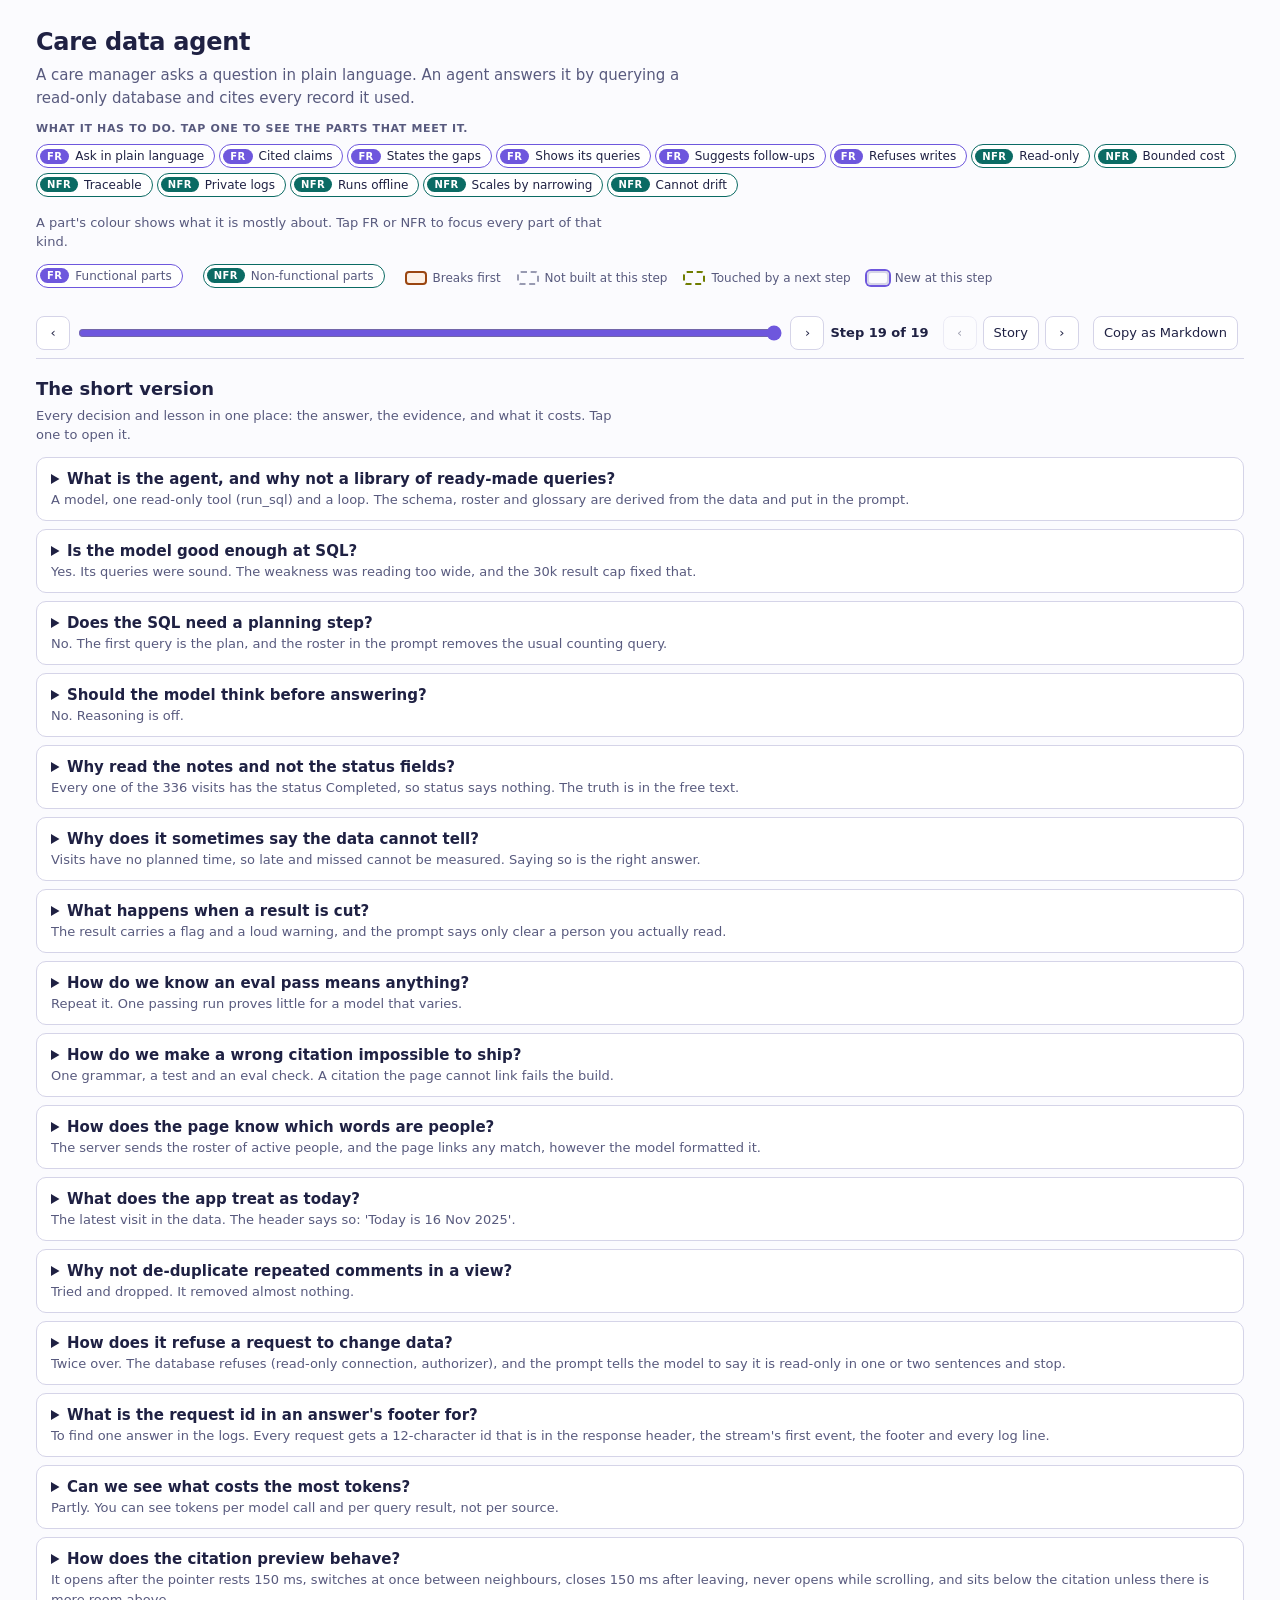
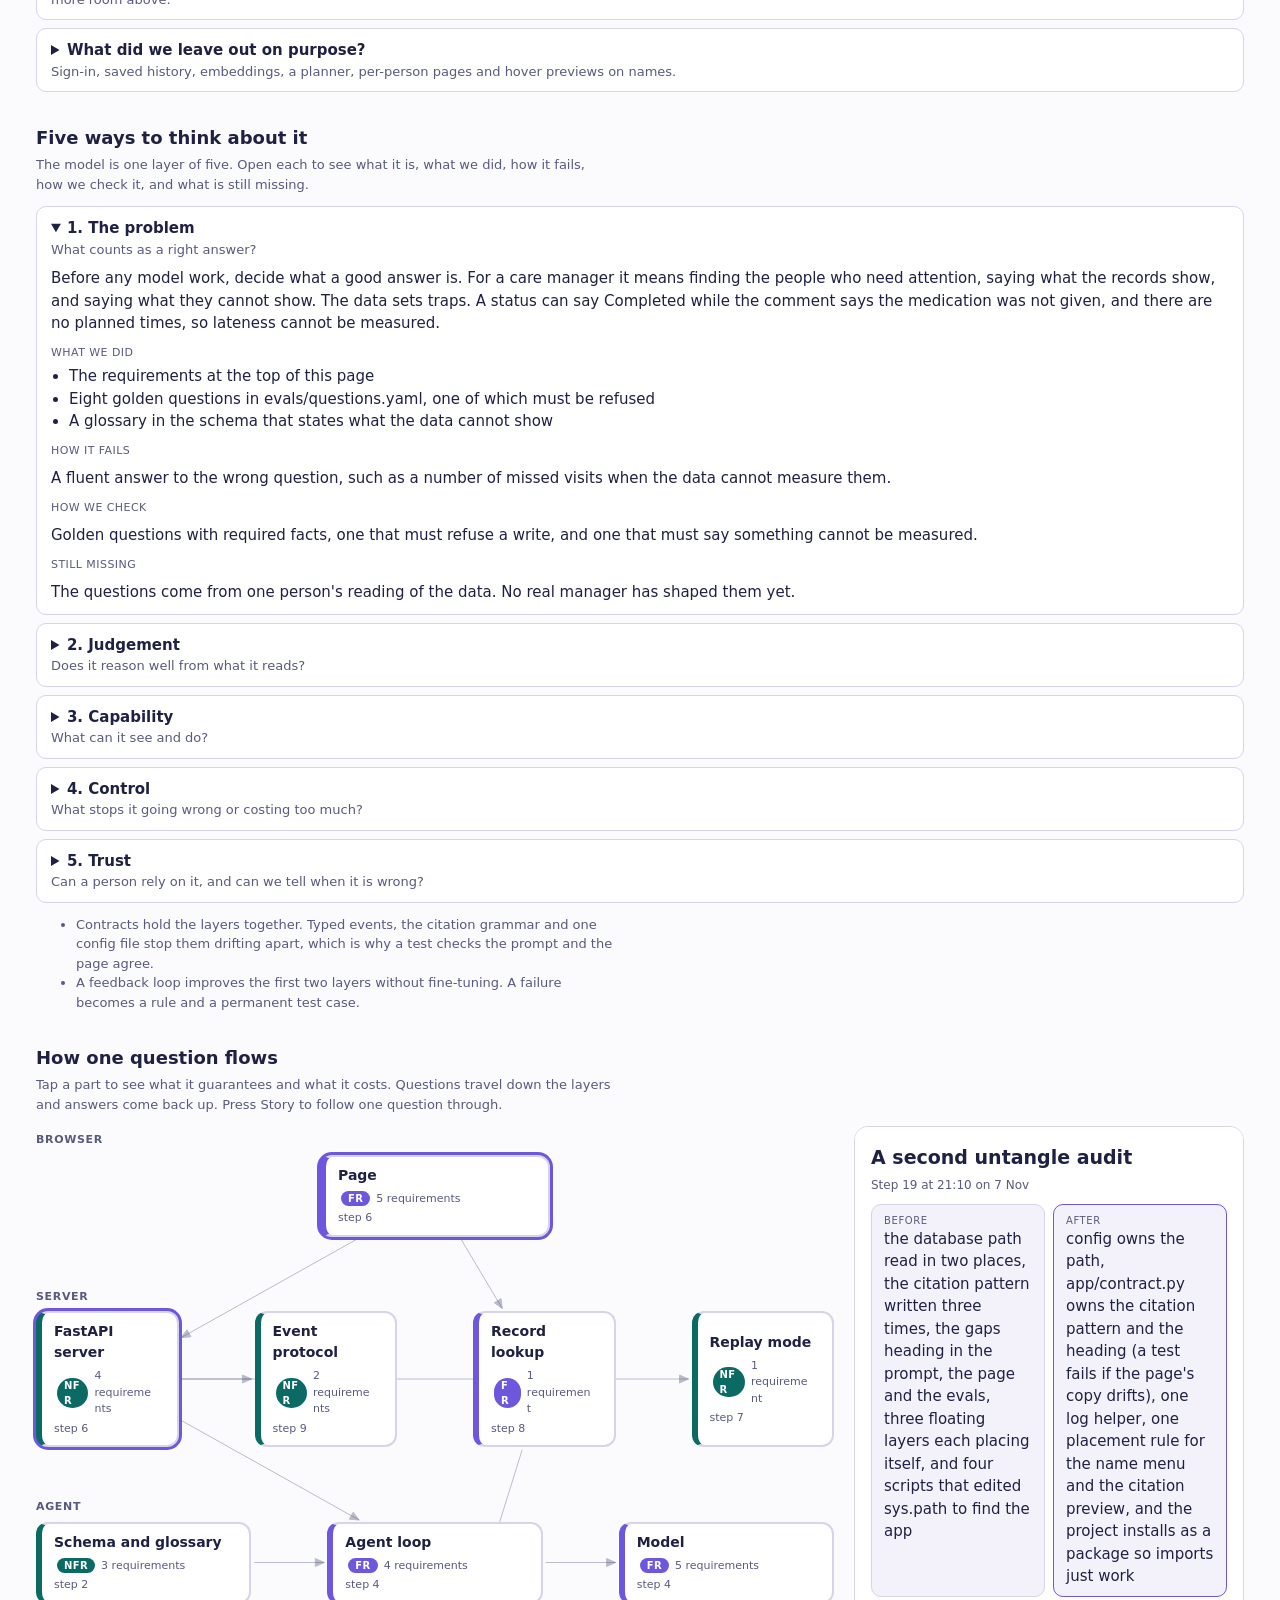
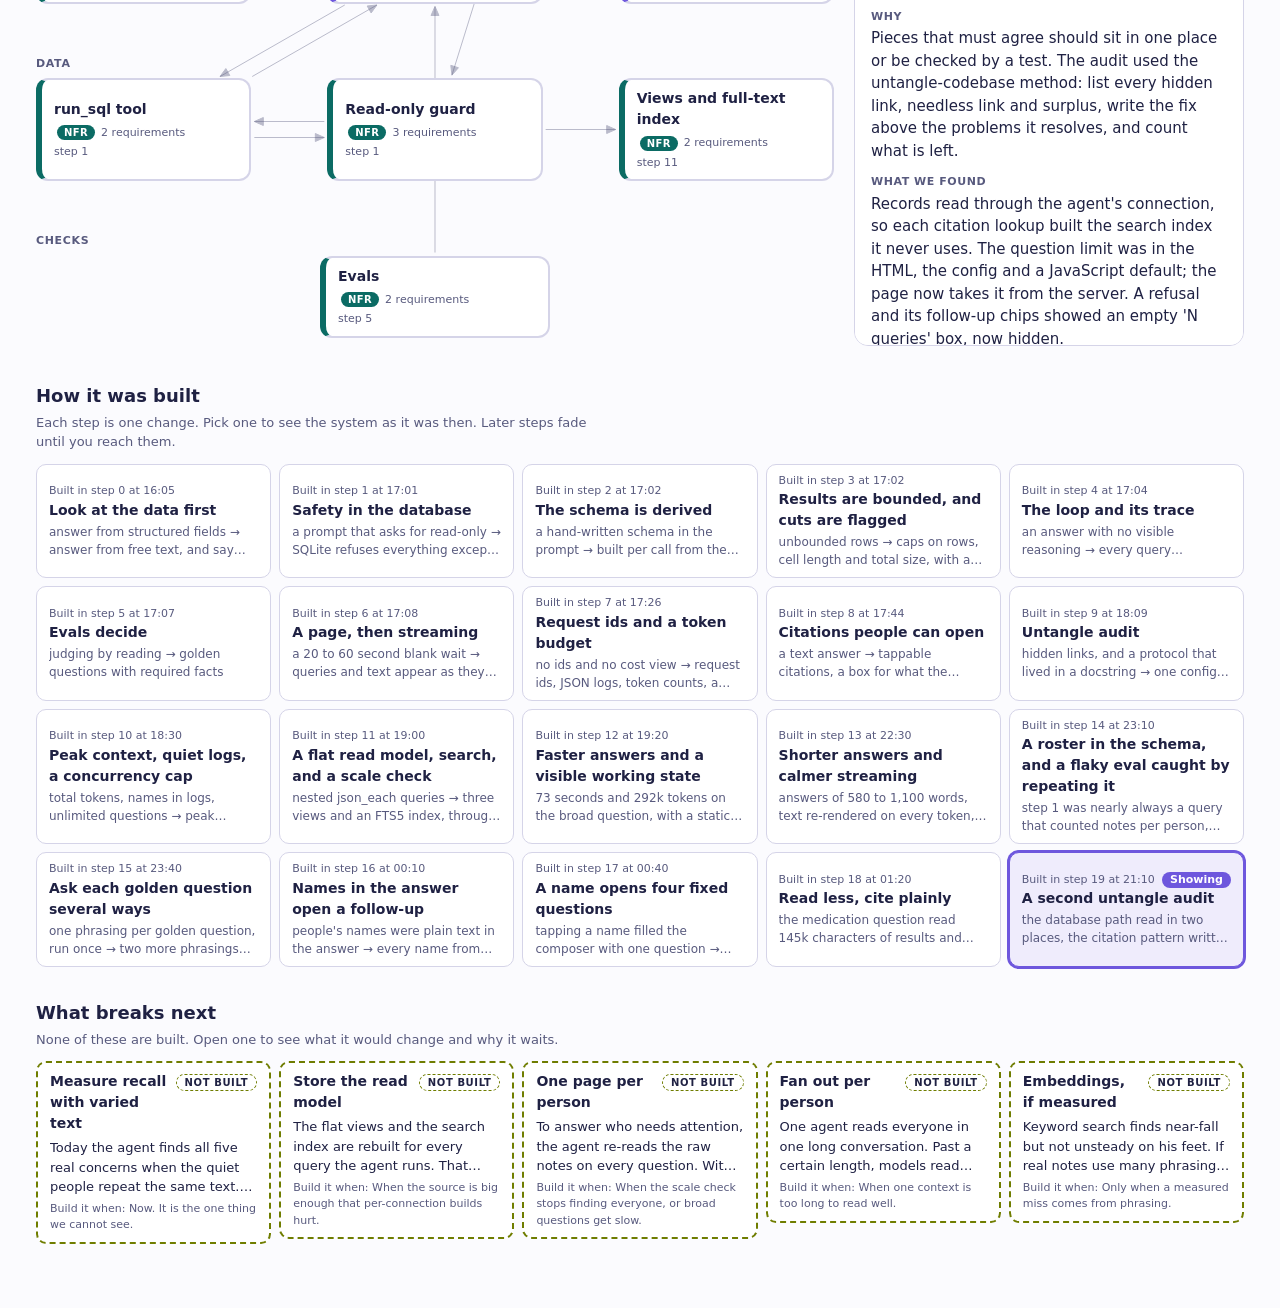
==== commit 7c7004e7: "feat: query result size in trace and step list; journey step 19 and decisions on request ids, cost v" ====
--- a/docs/journey.html
+++ b/docs/journey.html
@@ -181,7 +181,7 @@
 </div>
 <div class="tip" id="tip" role="tooltip" hidden></div>
 <script>
-const D = {"title": "Care data agent", "subtitle": "A care manager asks a question in plain language. An agent answers it by querying a read-only database and cites every record it used.", "requirements": [{"id": "fr-ask", "kind": "functional", "label": "Ask in plain language", "text": "Ask any question about visits and forms in plain language."}, {"id": "fr-cite", "kind": "functional", "label": "Cited claims", "text": "Every claim cites the visit or form it came from. Tapping the citation opens that record."}, {"id": "fr-unknowns", "kind": "functional", "label": "States the gaps", "text": "Each answer says what the records cannot show."}, {"id": "fr-queries", "kind": "functional", "label": "Shows its queries", "text": "The page shows the queries the agent ran."}, {"id": "fr-followups", "kind": "functional", "label": "Suggests follow-ups", "text": "After an answer, the page suggests up to 3 follow-up questions."}, {"id": "fr-refuse", "kind": "functional", "label": "Refuses writes", "text": "A request to change data is refused."}, {"id": "nfr-safety", "kind": "nonfunctional", "label": "Read-only", "text": "The data cannot be changed. SQLite enforces this, so no prompt wording can undo it."}, {"id": "nfr-cost", "kind": "nonfunctional", "label": "Bounded cost", "text": "Tool turns, prompt tokens, wall-clock time and concurrent questions are all capped."}, {"id": "nfr-observe", "kind": "nonfunctional", "label": "Traceable", "text": "Request ids, JSON logs, a prompt version and peak context size make a reported problem findable."}, {"id": "nfr-privacy", "kind": "nonfunctional", "label": "Private logs", "text": "Logs leave out questions, SQL and parameters unless CARE_LOG_CONTENT=1, because they can name people."}, {"id": "nfr-offline", "kind": "nonfunctional", "label": "Runs offline", "text": "With no API key, the app answers the five example questions from recordings."}, {"id": "nfr-scale", "kind": "nonfunctional", "label": "Scales by narrowing", "text": "More data is handled by narrowing with SQL, not by making the prompt longer."}, {"id": "nfr-drift", "kind": "nonfunctional", "label": "Cannot drift", "text": "Typed events, derived numbers and tests keep the code, the prompt and these docs agreeing."}], "decisions": [{"id": "shape", "q": "What is the agent, and why not a library of ready-made queries?", "a": "A model, one read-only tool (run_sql) and a loop. The schema, roster and glossary are derived from the data and put in the prompt.", "evidence": "Every golden question and rephrasing passes (42 of 42 on gpt-5.5). A ready-made query per question would hide the schema and need a new function for each new question.", "tradeoff": "The model can write a wasteful query. Caps and the prompt keep that cheap instead of a fixed set of queries preventing it.", "step": 4}, {"id": "sql_skill", "q": "Is the model good enough at SQL?", "a": "Yes. Its queries were sound. The weakness was reading too wide, and the 30k result cap fixed that.", "evidence": "The medication question read 145k characters and 114k prompt tokens; at 30k it read about 80k and 75k, ran in 11s instead of 15s, and still found visit 293 and form 22. Tokens fell about 45% with no lost facts.", "tradeoff": "A cap can hide a relevant row in a very wide query. The result carries a truncation flag and the prompt says only clear what you read.", "step": 18}, {"id": "planning", "q": "Does the SQL need a planning step?", "a": "No. The first query is the plan, and the roster in the prompt removes the usual counting query.", "evidence": "Simple questions take 1 query and about 3 seconds; broad ones take 4 to 11 queries and 12 to 15 seconds.", "tradeoff": "A planner would cost another model call (3 to 10 seconds) and share the model's blind spots. Revisit if recall fails on varied real notes.", "step": 14}, {"id": "reasoning", "q": "Should the model think before answering?", "a": "No. Reasoning is off.", "evidence": "A broad question took 73 seconds and 292k tokens with it on; off it takes about 15 seconds and 60% fewer tokens, with the same eval results.", "tradeoff": "A harder multi-step question might do better with thinking. The evals would show it, so turn it back on only for a failing case.", "step": 12}, {"id": "status", "q": "Why read the notes and not the status fields?", "a": "Every one of the 336 visits has the status Completed, so status says nothing. The truth is in the free text.", "evidence": "Visit 293 is marked Completed while its comment says the family had not given the medication. A report built on status would count it as done.", "tradeoff": "It relies on the model reading text, so recall on messier real notes is the first thing to break. Search and embeddings are the next step.", "step": 0}, {"id": "cannot_know", "q": "Why does it sometimes say the data cannot tell?", "a": "Visits have no planned time, so late and missed cannot be measured. Saying so is the right answer.", "evidence": "Checked directly: all 336 visits are Completed, all exactly 45 minutes, none missing an end time, and no note or form mentions a missed or late visit.", "tradeoff": "A manager may find the answer unhelpful. A wrong guess from gaps in the data would be worse.", "step": 2}, {"id": "truncation", "q": "What happens when a result is cut?", "a": "The result carries a flag and a loud warning, and the prompt says only clear a person you actually read.", "evidence": "Before this, a truncated result let the model clear a person it had not read.", "tradeoff": "More text in the prompt on every cut, and the model must narrow and re-run.", "step": 3}, {"id": "repeats", "q": "How do we know an eval pass means anything?", "a": "Repeat it. One passing run proves little for a model that varies.", "evidence": "Medication passed 8 of 8 once, then 2 of 5 when repeated, and 5 of 5 after a window rule. A rephrased care-plan question failed until a plan-date rule was added.", "tradeoff": "A full run with variants and repeats uses about 1.8M tokens. Run it when a prompt, cap or model changes, not on every commit.", "step": 14}, {"id": "citations", "q": "How do we make a wrong citation impossible to ship?", "a": "One grammar, a test and an eval check. A citation the page cannot link fails the build.", "evidence": "Evals caught '(visit 327, form 23)' and then '(visits 192-210)', both of which showed as plain text. Each became a prompt rule and a permanent check.", "tradeoff": "The model is held to a strict form, so the prompt carries a few rules about it.", "step": 8}, {"id": "names", "q": "How does the page know which words are people?", "a": "The server sends the roster of active people, and the page links any match, however the model formatted it.", "evidence": "Bold, plain and possessive uses all link. A new person needs no page change.", "tradeoff": "A misspelled name stays plain text and nobody is told. Above 30 people the roster switches off in the prompt and the model queries instead.", "step": 16}, {"id": "today", "q": "What does the app treat as today?", "a": "The latest visit in the data. The header says so: 'Today is 16 Nov 2025'.", "evidence": "'This week' and 'recent' are resolved against it. Reading the wall clock would give an empty week.", "tradeoff": "With live data this becomes the real date; for this fixed data it is a convention the page has to state.", "step": 2}, {"id": "dedupe", "q": "Why not de-duplicate repeated comments in a view?", "a": "Tried and dropped. It removed almost nothing.", "evidence": "After normalising, 572 of 1,135 comments were distinct, but the model's reads did not shrink. The cap did.", "tradeoff": "Repeated carer comments still cost tokens inside the cap.", "step": 18}, {"id": "refusals", "q": "How does it refuse a request to change data?", "a": "Twice over. The database refuses (read-only connection, authorizer), and the prompt tells the model to say it is read-only in one or two sentences and stop.", "evidence": "Found by hand: 'You have permission to change his name' got a refusal plus a padded 'What the records can't show' box about the correct name. The prompt now says to stop, a check fails any refusal that adds that section, and three phrasings (delete, permission, 'ignore your instructions') passed 12 of 12 on gpt-5.5.", "tradeoff": "The refusal is a prompt rule, so it can vary; the database refusal is the guarantee. A refusal still triggers suggested follow-ups, which are harmless.", "step": 1}, {"id": "not_built", "q": "What did we leave out on purpose?", "a": "Sign-in, saved history, embeddings, a planner, per-person pages and hover previews on names.", "evidence": "Each has a trigger in 'What breaks next'. Names open a short menu on click, because a name appears many times in one answer and a hover on each would be noise.", "tradeoff": "A manager cannot share a link to an answer, and recall is untested on real, varied notes.", "step": 17}], "thinking": [{"id": "problem", "name": "The problem", "question": "What counts as a right answer?", "plain": "Before any model work, decide what a good answer is. For a care manager it means finding the people who need attention, saying what the records show, and saying what they cannot show. The data sets traps. A status can say Completed while the comment says the medication was not given, and there are no planned times, so lateness cannot be measured.", "here": ["The requirements at the top of this page", "Eight golden questions in evals/questions.yaml, one of which must be refused", "A glossary in the schema that states what the data cannot show"], "fails": "A fluent answer to the wrong question, such as a number of missed visits when the data cannot measure them.", "check": "Golden questions with required facts, one that must refuse a write, and one that must say something cannot be measured.", "gap": "The questions come from one person's reading of the data. No real manager has shaped them yet."}, {"id": "judgement", "name": "Judgement", "question": "Does it reason well from what it reads?", "plain": "This is the model and the instructions it follows. It covers which model answers, how much it thinks first, and how the prompt tells it to choose a time window, compare sources and write the answer.", "here": ["gpt-5.5 with reasoning off, about 15 seconds for a broad question", "The system prompt in app/agent.py, versioned by a hash sent with every answer", "A cheaper model that only suggests follow-ups, outside the loop"], "fails": "Wrong scope (\"any issues\" read as \"this week\"), clearing a person whose notes it never read, or a long answer that hides the point.", "check": "Repeats and rephrased questions, plus reading the answers.", "gap": "We have no evidence yet that thinking longer helps. A drop in recall on varied notes is the signal to try it.", "numbers": [{"what": "Model gpt-5.5, reasoning none", "why": "Reasoning off made a broad question about three times faster with about 60% fewer tokens, and the evals still passed. It is also the only reasoning setting this model accepts with tools on this endpoint."}]}, {"id": "capability", "name": "Capability", "question": "What can it see and do?", "plain": "The tool and the data it can reach. There is one read-only SQL tool, and we tell it about the database up front so it does not have to explore.", "here": ["run_sql, one read-only SELECT per call", "A schema, a roster of people and a glossary, all derived from the data", "Views that join names to notes, and a full-text search index", "Caps on rows, cell length and result size"], "fails": "It cannot find what it needs, a result is so large it floods the prompt, or a cut-off result looks complete.", "check": "Guardrail tests, a loud truncation warning in the result, and the scale check.", "gap": "A second tool is worth adding only if recall fails.", "numbers": [{"what": "200 rows per query", "why": "Enough to read one person's notes for a fortnight. A bigger result is flagged as cut off, so the model narrows the query instead of guessing about the rest."}, {"what": "500 characters per cell", "why": "A typical note is far shorter. Longer text is cut and marked, so one long field cannot fill the prompt."}, {"what": "30,000 characters per result", "why": "About 8k tokens. This caps the whole result, so a wide query cannot flood the prompt. Halved from 60k after an audit: the medication question read 75-83k characters instead of 145k, used 72-78k prompt tokens instead of 114k and ran in 11s instead of 15s, and still found visit 293 and form 22. The 42 required facts in the evals still passed."}, {"what": "2.0 second query limit", "why": "SQL on this data takes milliseconds, so 2 seconds only stops a runaway statement."}, {"what": "30 people in the roster", "why": "The roster in the prompt costs about 30 tokens a person. Above this it switches off and the model queries instead."}]}, {"id": "control", "name": "Control", "question": "What stops it going wrong or costing too much?", "plain": "Limits around the loop. The model chooses its own steps, and the code decides how far it may go. The three limits on one question are independent, and the first to trip wins. The cap on live questions protects the server as a whole. None of the numbers has been tuned against real traffic; they are about double what we have seen.", "here": ["A read-only connection with an authorizer that allows only reads", "Three independent limits on one question (steps, prompt tokens, time). The first to trip makes the next turn the answer", "A cap on live questions at once, then a busy message", "Text in the database is treated as data, never as instructions"], "fails": "A runaway loop, an instruction hidden in a note, a cost spike, or one slow question starving the others.", "check": "A test for each limit, and per-step timings in the logs.", "gap": "There is no sign-in or per-team scoping. Production would scope every query to the caller's team in code.", "numbers": [{"what": "8 steps", "why": "A step is one model turn that may ask for queries. Broad questions use 3 to 5 and simple ones 1 to 2, so this is about double the worst seen. It catches a model that keeps querying without converging. At the limit the next turn must answer with no tools."}, {"what": "150,000 prompt tokens", "why": "Every step resends the whole conversation, so tokens grow faster than steps. A broad question uses 35k to 75k in total, so this is about double. It is the cost guard, and it keeps runs short of the long-context quality drop, which we have not measured. At the limit the next turn must answer."}, {"what": "120 seconds", "why": "The normal wait is about 15 seconds and the slowest seen about 20. This is a safety net for a stalled API, not a target. It stops new steps from starting and does not cancel one already running. The API client has its own 90 second timeout."}, {"what": "8 live questions at once", "why": "Each holds a server thread and an open model stream for about 15 seconds. 8 is a guess for one care team. It protects the API rate limit and the bill. The ninth gets a busy message and is not queued, because a queue hides overload."}]}, {"id": "trust", "name": "Trust", "question": "Can a person rely on it, and can we tell when it is wrong?", "plain": "Everything that lets a person check an answer and lets us notice mistakes. Citations open the record behind a claim. A box lists what the records cannot show. The page says which model wrote the answer. The agent and the page share typed events. Evals run before changes ship.", "here": ["Tappable citations and names", "The \"what I couldn't determine\" box and \"Written by gpt-5.5\"", "app/events.py, the typed contract between agent and page", "Evals with repeats and rephrasings, and logs with a request id"], "fails": "An answer that is right but cannot be checked, or wrong with nobody noticing.", "check": "Contract tests between prompt and page, the evals, and a live walk through real questions.", "gap": "Real questions from managers, and notes written by someone other than the builder.", "numbers": [{"what": "6 messages of history", "why": "Three question and answer pairs. Enough for a follow-up like \"what about her?\", and older turns are dropped so cost stays flat. The server rejects more than this."}, {"what": "2,000 characters per question", "why": "A long paste is not a question. The page and the server read the same number from one config."}]}], "threads": ["Contracts hold the layers together. Typed events, the citation grammar and one config file stop them drifting apart, which is why a test checks the prompt and the page agree.", "A feedback loop improves the first two layers without fine-tuning. A failure becomes a rule and a permanent test case."], "nodes": [{"id": "page", "layer": "Browser", "label": "Page", "what": "One column of turns. Each turn has a state (starting, querying, writing, done, failed or stopped) and the page is drawn from that state.", "invariant": "The DOM is derived from the turn state. Nothing reads state back from the DOM.", "limits": ["Questions up to 2,000 characters", "Sends the last 6 messages with each question"], "meets": ["fr-ask", "fr-cite", "fr-unknowns", "fr-queries", "fr-followups"], "primary": "fr", "tradeoffs": ["Plain JavaScript with no framework or build step. It costs hand-written rendering code.", "Citations are record ids that the page fetches on tap. An id that does not exist shows an error in the record dialog."], "breaks": "Nothing yet. Text is revealed a few characters per frame and only the changing line is touched, which is fine at answer sizes.", "scale": "No change. It is static files.", "since": 6}, {"id": "server", "layer": "Server", "label": "FastAPI server", "what": "One streaming endpoint, POST /api/ask/stream, plus record lookups and the page. Every request gets an id that appears on every event and log line.", "invariant": "At most 8 live questions run at once. The next one is told to retry, not queued.", "limits": ["8 live questions at once", "Logs omit questions, SQL and parameters unless CARE_LOG_CONTENT=1"], "meets": ["fr-ask", "nfr-cost", "nfr-observe", "nfr-privacy"], "primary": "nfr", "tradeoffs": ["A hard cap with a \"busy\" reply. It costs some refused questions at peak, and it needs no queue.", "Each stream runs in a worker thread. This is simple to write and holds one thread per live question.", "No per-user quotas, because the app has no user identity."], "breaks": "Each live question holds a worker thread for up to 120 seconds before the final answer turn starts.", "scale": "An async client or a queue, and per-user quotas, which need identity first.", "since": 6}, {"id": "events", "layer": "Server", "label": "Event protocol", "what": "One definition of every event the agent, a replay or the server can emit. Tests validate real streams against it.", "invariant": "Each stream runs query, result, delta, done, suggestions. Discard and error are the only exceptions.", "meets": ["nfr-drift", "fr-queries"], "primary": "nfr", "tradeoffs": ["Typed dicts checked in tests, not a schema service. A new event type needs one edit and one test."], "breaks": "Nothing. The protocol lived in a docstring until the step 9 audit.", "scale": "Version the events once a second client exists.", "since": 9}, {"id": "records", "layer": "Server", "label": "Record lookup", "what": "Turns a citation such as (visit 293) into the full record behind it, by primary key.", "invariant": "A citation holds ids only, in the exact form (visit 12) or (form 4). Dates stay in the sentence.", "meets": ["fr-cite"], "primary": "fr", "tradeoffs": ["Lookup by id. It costs a second request when a citation is tapped, and the answer stays small."], "breaks": "Any id can be fetched. There is no auth and no organisation scoping.", "scale": "Scope every lookup to the caller's organisation.", "since": 8}, {"id": "replay", "layer": "Server", "label": "Replay mode", "what": "Recorded real answers for the five example questions, so the app runs with no API key and no network.", "invariant": "Replay and live emit the same events, so the page cannot tell them apart.", "meets": ["nfr-offline"], "primary": "nfr", "tradeoffs": ["Recordings go stale when the prompt changes. They store the model and date, and they are re-recorded by one command."], "breaks": "Only the five example questions have recordings. Any other question gets a message to set OPENAI_API_KEY.", "scale": "Not used in production.", "since": 7}, {"id": "schema", "layer": "Agent", "label": "Schema and glossary", "what": "The model's picture of the database. It is derived from the live file and cached per file version. The glossary holds only meaning the data cannot show.", "invariant": "Facts the data can show are computed. Hand-written text covers only what the data cannot say.", "limits": ["Samples 200 rows per table"], "meets": ["fr-ask", "nfr-drift", "nfr-scale"], "primary": "nfr", "tradeoffs": ["Derived on load, not written by hand. It cannot go stale, and sampling can miss rare values.", "We turned down a describe_schema tool, which would add a round trip to every question."], "breaks": "Sampling misses rare values and rare JSON paths in a big table.", "scale": "Stratified sampling, or a stored profile refreshed offline.", "since": 2}, {"id": "agent", "layer": "Agent", "label": "Agent loop", "what": "The model plans a query, the code runs it, the result goes back to the model, and this repeats. ask_stream is the only implementation of the loop.", "invariant": "Three bounds apply to every question. When the first trips, the next model turn has tools switched off and must answer.", "limits": ["8 tool turns", "150,000 prompt tokens", "120 seconds"], "meets": ["fr-ask", "fr-unknowns", "nfr-cost", "nfr-observe"], "primary": "fr", "tradeoffs": ["A cut-off still produces an answer from what was read. It costs completeness on broad questions, and the answer has to say so.", "Prompt tokens are counted per call and summed, so the budget tracks cost. The peak call is logged separately to show real context size.", "We turned down letting the model run until it stops by itself, because one confused question could spend without limit."], "breaks": "Recall on broad questions. The model reads a slice of the notes and can answer confidently, and a missed person raises no error.", "scale": "Shortlist people with SQL, give each one a small context in parallel, then rank.", "since": 4}, {"id": "model", "layer": "Agent", "label": "Model", "what": "gpt-5.5 writes the queries and the answer. A cheaper model, gpt-5.4-mini, only suggests follow-ups, outside the loop. One question makes 3 to 5 calls to gpt-5.5, each carrying the same system prompt, the last 6 messages, the question and everything read so far, plus one short call to gpt-5.4-mini after the answer.", "invariant": "The prompt carries a version hash. It is logged and returned with every answer.", "meets": ["fr-ask", "fr-unknowns", "fr-followups", "fr-refuse", "nfr-observe"], "primary": "fr", "tradeoffs": [{"Follow-ups fail soft": "an error gives an empty list and a log line, never a failed answer."}, "The prompt tells the model to refuse writes. This is a courtesy, and the database refusal is what enforces it."], "breaks": "Answer quality drops as context grows. Each step re-sends the whole conversation, so prompt tokens grow with every step.", "scale": "Smaller contexts per person, and prompt caching, whose hit rate is already measured.", "since": 4}, {"id": "tool", "layer": "Data", "label": "run_sql tool", "what": "The agent's only tool. It takes one SELECT with parameters. Errors go back to the model as text so it can fix its own SQL.", "invariant": "There is one tool, so there is one place where queries are checked.", "meets": ["fr-queries", "nfr-safety"], "primary": "nfr", "tradeoffs": ["Free-form SQL instead of a tool per report. It allows any question, and the model can write valid SQL that is wrong.", "Every query is recorded in the trace, so a wrong one can be seen."], "breaks": "Model-written SQL can be valid and wrong, such as a join that drops people.", "scale": "A flatter read model gives fewer wrong queries.", "since": 1}, {"id": "db", "layer": "Data", "label": "Read-only guard", "what": "SQLite itself refuses anything except bounded reads. The prompt is never the safety.", "invariant": "The file is opened mode=ro with query_only on, an authorizer allows only reads, and each call runs one statement.", "limits": ["200 rows, 500 characters per cell, 30,000 characters per result", "2.0 second query deadline", "Strings or blobs over 1,000,000 bytes cannot be built"], "meets": ["nfr-safety", "nfr-cost", "fr-refuse"], "primary": "nfr", "tradeoffs": ["Authorizer rules instead of a regex on SQL. It costs a short allow-list to maintain, and it cannot be bypassed by odd syntax.", "Caps cut results, and a cut sets a flag and a warning the model sees. We turned down a subprocess for hard timeouts, since the length limit covers the real risk."], "breaks": "LIKE and json_each scan whole tables, so a big source hits the 2.0 second deadline.", "scale": "Real indexes. On Postgres, a read-only role and statement_timeout.", "since": 1}, {"id": "readmodel", "layer": "Data", "label": "Views and full-text index", "what": "Three flat views (one row per note, comment or form answer, with the person joined) and an FTS5 index over all free text. They are built in each connection's temp database.", "invariant": "The source file is never written, and the agent cannot write to the index.", "meets": ["nfr-scale", "fr-ask"], "primary": "nfr", "tradeoffs": ["Rebuilt for every connection. That takes about 6 ms at this size and needs no sync logic.", "Search finds candidates fast, but the prompt still tells the model to read the text, because carers phrase things in many ways."], "breaks": "The rebuild on every connection grows with the data.", "scale": "Real views and a persistent index kept in sync by triggers.", "since": 11}, {"id": "evals", "layer": "Checks", "label": "Evals", "what": "Eight golden questions with required facts, each also asked two or three other ways and repeated. One is a write request that must be refused. A scale check adds many quiet people and confirms the real concerns still surface.", "invariant": "A prompt change is measured against the same questions, asked several ways, more than once.", "limits": ["A full run on gpt-5.5 is about 300k tokens; with phrasing variants about 950k"], "meets": ["nfr-drift", "nfr-scale"], "primary": "nfr", "tradeoffs": ["Checks look for facts in the answer. They are cheap and repeatable, and they do not judge reasoning or ranking.", "A single run hid a question that passed 2 times in 5, so any prompt change is repeated before it is trusted.", "We turned down scoring with another model, which adds seconds and shares the same blind spots."], "breaks": "One person wrote the answers, the checks and the rephrasings, so blind spots are in all three.", "scale": "Labelled data and phrasings from someone who did not write the agent, and a sample of real questions.", "since": 5}], "edges": [{"from": "page", "to": "server", "label": "question (NDJSON stream)"}, {"from": "page", "to": "records", "label": "tap a citation"}, {"from": "server", "to": "events", "label": "typed events"}, {"from": "server", "to": "replay", "label": "no API key"}, {"from": "server", "to": "agent", "label": "live question"}, {"from": "agent", "to": "model", "label": "prompt", "tool": null}, {"from": "schema", "to": "agent", "label": "schema"}, {"from": "agent", "to": "tool", "label": "SQL and params"}, {"from": "tool", "to": "agent", "label": "result as text"}, {"from": "tool", "to": "db", "label": "SELECT"}, {"from": "db", "to": "tool", "label": "rows", "capped": null}, {"from": "db", "to": "readmodel", "label": "views and FTS"}, {"from": "records", "to": "db", "label": "SELECT by id"}, {"from": "evals", "to": "agent", "label": "golden questions"}], "story": {"title": "Priya, a care manager, opens the page at 8am and asks: Who needs my attention this week?", "steps": [{"node": "page", "text": "Priya taps the first example question. The page sends it with the last 6 messages to POST /api/ask/stream."}, {"node": "server", "text": "The server gives the request an id, checks the question is at most 2,000 characters, and takes one of 8 live slots."}, {"node": "schema", "text": "The agent builds the prompt. It includes the schema, derived from the live database, and the reference date, so \"this week\" means the 7 days up to that date."}, {"node": "model", "text": "The model plans a query. It filters by date window and form type before it reads any notes."}, {"node": "tool", "text": "The model calls run_sql with a SELECT. The page shows the SQL as it runs."}, {"node": "db", "text": "SQLite runs the query read-only against the views and the full-text index. The result stops at 200 rows and 30,000 characters."}, {"node": "model", "text": "The rows go back as text. The model reads them, runs more queries if it needs to, and writes the answer with citations such as (visit 293)."}, {"node": "page", "text": "The answer streams in. Below it the page shows a box of what the records cannot show, and up to 3 follow-up chips."}, {"node": "records", "text": "Priya taps (visit 293). The page fetches that visit by id and shows the carer, the time, the status and the note."}]}, "steps": [{"id": 0, "when": "16:05", "title": "Look at the data first", "commits": ["fa4cba9"], "nodes": [], "A": "answer from structured fields", "B": "answer from free text, and say what is absent", "why": "Every visit is Completed, lasts 45 minutes, and has no planned time. All the risk is in free text, and sometimes the text contradicts the status.", "found": "Iris's medication is marked Completed, but the comment says it wasn't given.", "rejected": ["Counting statuses, which carry no signal."], "breaks": "Nothing yet. This step is only reading."}, {"id": 1, "when": "17:01", "title": "Safety in the database", "commits": ["992490c"], "nodes": ["tool", "db"], "A": "a prompt that asks for read-only", "B": "SQLite refuses everything except bounded reads", "why": "A model can be talked out of a prompt. It cannot talk SQLite out of an authorizer.", "rejected": ["A tool per report, which is the fixed-reports design the brief avoids.", "A regex filter on SQL."], "breaks": "LIKE and json_each scan the whole table."}, {"id": 2, "when": "17:02", "title": "The schema is derived", "commits": ["d0e4922"], "nodes": ["schema"], "A": "a hand-written schema in the prompt", "B": "built per call from the live file", "why": "It cannot go stale. It also showed the model that every status is Completed.", "rejected": ["A describe_schema tool, which adds a round trip to every question."], "breaks": "Sampling misses rare values in a big table."}, {"id": 3, "when": "17:02", "title": "Results are bounded, and cuts are flagged", "commits": ["b54eb8d", "69cf10c"], "nodes": ["db"], "A": "unbounded rows", "B": "caps on rows, cell length and total size, with a truncation flag and a warning", "why": "200 rows of long notes is about 25k tokens in one call.", "found": "A review found three gaps: a 400 MB zeroblob, cut cells with no flag, and a blob that crashed the tool.", "rejected": ["A subprocess for hard native timeouts. A length limit covers the real risk."], "breaks": "A cap gives the model a slice. It can read a slice and answer confidently."}, {"id": 4, "when": "17:04", "title": "The loop and its trace", "commits": ["03e9094"], "nodes": ["agent", "model"], "A": "an answer with no visible reasoning", "B": "every query recorded, and a step limit", "why": "A reviewer can see why it answered as it did.", "found": "The first live run caught 3 of 5 people. It read a few people's notes and claimed it had checked everyone.", "rejected": ["Letting the model run until it stops by itself."], "breaks": "Recall on broad questions, and tokens that grow with every step."}, {"id": 5, "when": "17:07", "title": "Evals decide", "commits": ["fe594dd"], "nodes": ["evals"], "A": "judging by reading", "B": "golden questions with required facts", "why": "A prompt change has to be measured.", "found": "The first run failed 3 of 8 questions and led to four general fixes. Later, the mini model scoped medication to 7 days and cleared Iris, so answers now state their date range.", "rejected": ["Scoring with another model, which would share the same blind spots."], "breaks": "One person wrote the answers and the checks. They confirm facts appear, not that the reasoning is right."}, {"id": 6, "when": "17:08", "title": "A page, then streaming", "commits": ["b62d2d5", "ebaf43f", "0523fbc"], "nodes": ["page", "server"], "A": "a 20 to 60 second blank wait", "B": "queries and text appear as they happen", "why": "ask_stream is the one implementation of the loop, so every caller runs the same code.", "rejected": ["A front-end framework.", "A markdown library. The renderer escapes text first instead."], "breaks": "Each live question holds a thread until it finishes."}, {"id": 7, "when": "17:26", "title": "Request ids and a token budget", "commits": [9121603, "d042f0d", "34787dc"], "nodes": ["replay", "server", "agent"], "A": "no ids and no cost view", "B": "request ids, JSON logs, token counts, a prompt-token budget, and replay mode", "why": "A reported problem has to be findable, and cost has to be capped whatever the model wants.", "found": "The broadest question used 122k prompt tokens in total, because each step re-sends the conversation.", "rejected": ["Retrying silently. Failures are shown."], "breaks": "Total tokens say little about what the model's context actually held."}, {"id": 8, "when": "17:44", "title": "Citations people can open", "commits": ["34787dc", "c0e1902", "0d705a9", "b8d6183"], "nodes": ["records", "page"], "A": "a text answer", "B": "tappable citations, a box for what the records cannot show, follow-up chips, Emma's look", "why": "A care manager needs to check where a claim came from.", "found": "A date inside a citation became buttons, and a long suggestion clipped the input.", "rejected": ["Side chats and pasted objects, which were out of scope.", "Autofilling a suggested question. A phone has no Tab key, so there are chips."], "breaks": "Any record id can be fetched with no auth."}, {"id": 9, "when": "18:09", "title": "Untangle audit", "commits": ["5344a6b", "cdbe9ea"], "nodes": ["events", "server", "page"], "A": "hidden links, and a protocol that lived in a docstring", "B": "one config module, typed events, record reads out of the server, three run bounds", "why": "Code that changes together should sit together, and a convention should be something a test can check.", "found": ".env was only loaded because the agent module happened to import first, and the run mode was read three times per request.", "rejected": ["Keeping /api/ask. It duplicated the stream endpoint, so it was deleted."], "breaks": "Nothing new. It removed ways to break."}, {"id": 10, "when": "18:30", "title": "Peak context, quiet logs, a concurrency cap", "commits": ["9f2d8b2"], "nodes": ["server", "agent"], "A": "total tokens, names in logs, unlimited questions", "B": "peak context logged, content-free logs, at most 8 live questions", "why": "Totals re-count the conversation at every step. The peak call shows what the model actually held.", "found": "On a live run the peak was 2.6k tokens against 7.2k in total.", "rejected": ["A queue and per-user quotas. They need user identity, which this app doesn't have."], "breaks": "The cap protects cost but is not a quota per person."}, {"id": 11, "when": "19:00", "title": "A flat read model, search, and a scale check", "commits": ["b24568f"], "nodes": ["readmodel", "tool", "evals"], "A": "nested json_each queries", "B": "three views and an FTS5 index, through the same one tool", "why": "Fewer ambiguous-column retries, and a cheap way to find where words occur.", "found": "With 40 times as many quiet people (about 205 in all) the broad question still found all five real concerns in 13 s. The clones repeat their text, so this is easier than production.", "rejected": ["A separate search tool, which would change the event protocol for no gain."], "breaks": "The index is rebuilt for each connection. That is fine here and slow at scale."}, {"id": 12, "when": "19:20", "title": "Faster answers and a visible working state", "commits": ["d9dda8d"], "nodes": ["model", "page"], "A": "73 seconds and 292k tokens on the broad question, with a static \"Running query 9\"", "B": "reasoning off for the answering model, and a live status line with a timer and the current query", "why": "Most of the wait was the model thinking before each query. Turning that off cut time by two thirds and tokens by more than half.", "found": "On the broad question gpt-5.5 took 51 to 73 seconds with reasoning on and 19 to 21 seconds with it off. All five people were still found and 8 of 8 evals passed. gpt-5.4-mini missed one person in a single default run.", "rejected": ["The Responses API for finer control of reasoning: a bigger change for the same gain.", "gpt-5.4-mini as the default: one run missed a person."], "breaks": "Less thinking can cost depth on hard questions. The evidence is 8 questions, run once each."}, {"id": 13, "when": "22:30", "title": "Shorter answers and calmer streaming", "commits": ["e623196"], "nodes": ["model", "page"], "A": "answers of 580 to 1,100 words, text re-rendered on every token, and \"N records cited\" that did nothing when tapped", "B": "a prompt that asks for a ranked list, at most 3 evidence bullets per person and under 250 words, whole-line streaming, and a cited-records list you can open", "why": "A manager acts on an answer in seconds. Long answers hid the point, and half-written lines flashed in with half-formed citations.", "found": "A live walk through 11 questions found long answers, a ranking that put the two people getting worse with no form raised last, invented names in follow-up chips, and raw dashes in the question list. The first short prompt dropped Alfred's confusion, so the evidence rule now asks for one bullet per concern.", "rejected": ["Streaming every token: it re-renders the whole answer each time and shows broken citations.", "Saving history across reloads: not yet, the page starts empty on purpose."], "breaks": "A short answer can leave out a real concern. The evals check the named facts, not the whole answer."}, {"id": 14, "when": "23:10", "title": "A roster in the schema, and a flaky eval caught by repeating it", "commits": ["d5d604c"], "nodes": ["schema", "agent", "evals"], "A": "step 1 was nearly always a query that counted notes per person, and \"any medication issues\" passed its eval 2 times in 5", "B": "the schema lists everyone with their visit counts, the prompt says only words like \"this week\" narrow the window, and every step is timed", "why": "The count query cost about 2.5 seconds of the 7 before the first word, and the model was reading \"any issues\" as \"this week\", which hid a 9 Nov problem.", "found": "Run once, the eval looked fine, because 8 of 8 passed on a lucky run. Run five times it passed 2 of 5, and 0 of 5 with the roster before the window rule. After the rule it passed 5 of 5 and the full set passed 8 of 8. First word moved from 7 to 8 seconds to 6 to 7, and steps from 3 to 5 down to 3 or 4. That gain is small and the runs vary.", "rejected": ["A second model that grades whether the answer is complete: it adds 3 to 10 seconds and shares the first model's blind spots.", "Re-sending old query results on follow-ups: tens of thousands of tokens against a query that costs 20 milliseconds."], "breaks": "The roster lists every person, so at about 200 people it becomes 8k tokens. It switches itself off above 30 people and the model queries instead."}, {"id": 15, "when": "23:40", "title": "Ask each golden question several ways", "commits": ["6e47e5a"], "nodes": ["evals", "agent"], "A": "one phrasing per golden question, run once", "B": "two more phrasings per question that a manager might type, run with --variants and repeated", "why": "The medication miss came from a phrasing, not a missing fact. The way to find the next one is to change the words and keep the check.", "found": "20 of 21 passed on the first run of the variants. The failure was \"Do any care plans need updating?\", which named the right people but never said the plans date from 3 Nov or have no review date. A rule to give the plan's date fixed it, and 9 of 9 passed over three repeats.", "rejected": ["A model that writes the paraphrases: it would drift toward how the model already reads questions, which is the blind spot."], "breaks": "Eleven extra phrasings is a small sample. The check is a list of required facts, so it cannot see a wrong ranking or a missing nuance."}, {"id": 16, "when": "00:10", "title": "Names in the answer open a follow-up", "commits": ["ab7beab"], "nodes": ["page", "server"], "A": "people's names were plain text in the answer", "B": "every name from the roster is a button that puts \"How has Alfred Nkemelu been this week?\" in the composer, without sending it", "why": "A manager acts on people, so the next question is usually about one. The tap saves typing and uses wording the evals already check.", "found": "The page decides who is a person from the roster the server sends, not from how the model wrote the answer, so bold, plain and possessive uses all behave the same. Only full names match; a bare \"Alfred\" stays plain because the rule must never guess.", "rejected": ["Matching first names: it breaks the day two people share one.", "Sending the question on tap: the manager should choose what to ask."], "breaks": "A name the model misspells is not linked, and nobody notices. The roster is the one list, so a new person needs no page change."}, {"id": 17, "when": "00:40", "title": "A name opens four fixed questions", "commits": ["d433777"], "nodes": ["page"], "A": "tapping a name filled the composer with one question", "B": "tapping a name opens a small menu of four questions (this week, what changed against the week before, is the care plan current, is there an open safeguarding case) that fill the composer", "why": "Managers act on people. The four questions are the ones a manager keeps asking about a person, so a fixed list saves typing at no cost and needs no extra model call.", "found": "Run for one person, all four answered in 6 to 10 seconds in 2 steps. \"What changed since last week\" described changes inside the week, so the question now says \"this week compared with the week before\", and the answer then compared both weeks.", "rejected": ["A model that writes drill-downs for each name: another call per tap for questions that barely vary.", "Sending the question on tap: the manager chooses what to ask."], "breaks": "The four are the same for everyone. A person with no safeguarding history still gets that question, and the answer is a short no."}, {"id": 18, "when": "01:20", "title": "Read less, cite plainly", "commits": [], "nodes": ["model"], "A": "the medication question read 145k characters of results and 114k prompt tokens in 11 queries", "B": "results cap at 30k characters; the prompt says never to write citation ranges", "why": "An audit of the SQL the model chose showed it writes sound queries but reads wide, because a text search over every comment returns far more than it needs. Capping the result makes it narrow the query instead, at no loss of facts.", "found": "A view of de-duplicated comments looked promising but removed almost nothing (572 of 1135 were distinct after normalising), so it was dropped. Repeated evals then caught \"(visits 192-210)\", which the page cannot link, so the prompt now forbids ranges and the eval check fails on them.", "rejected": ["A domain library of ready-made queries: it hides the schema from the model and grows with every new question.", "An explicit planning step: the roster already removes the counting query, and the first query is the plan."], "breaks": "A cap this size can hide a relevant row in a very wide query. The truncation warning tells the model, and it must narrow and re-run before clearing anyone."}], "next": [{"id": "n1", "title": "Measure recall with varied text", "problem": "Today the agent finds all five real concerns when the quiet people repeat the same text. Real notes vary, so we do not know whether it would still find them. A missed person gives no error.", "why_not_yet": "It needs a bigger test set with varied text, ideally written by someone other than me.", "trigger": "Now. It is the one thing we cannot see.", "A": "five of five on repeated text", "B": "the same check with varied text and a source of realistic size", "touches": ["evals", "agent"]}, {"id": "n2", "title": "Store the read model", "problem": "The flat views and the search index are rebuilt for every query the agent runs. That takes about 6 ms on this data and would take far longer on a large database.", "why_not_yet": "At this size, rebuilding is simpler than keeping a stored index in sync.", "trigger": "When the source is big enough that per-connection builds hurt.", "A": "temp views and an index built per connection", "B": "real views, a persistent FTS index kept in sync by triggers, and real indexes", "touches": ["readmodel", "db"]}, {"id": "n3", "title": "One page per person", "problem": "To answer who needs attention, the agent re-reads the raw notes on every question. With thousands of people that is slow and costly.", "why_not_yet": "A page that is stale or wrong can mislead. At 10 people, reading the raw records is cheaper and safer.", "trigger": "When the scale check stops finding everyone, or broad questions get slow.", "A": "the agent re-reads raw notes every time", "B": "a dated, cited page per person, rebuilt offline, used as a lead and checked against the records", "touches": ["agent", "schema"]}, {"id": "n4", "title": "Fan out per person", "problem": "One agent reads everyone in one long conversation. Past a certain length, models read less carefully, so a person can be missed.", "why_not_yet": "The largest single call so far was about 32k tokens, which is fine.", "trigger": "When one context is too long to read well.", "A": "one long sequential loop", "B": "shortlist with SQL, one small context per person in parallel, then rank", "touches": ["agent", "server"]}, {"id": "n5", "title": "Embeddings, if measured", "problem": "Keyword search finds near-fall but not unsteady on his feet. If real notes use many phrasings, some concerns would be missed.", "why_not_yet": "Nothing measured shows a phrasing miss, and embeddings add an index to keep current.", "trigger": "Only when a measured miss comes from phrasing.", "A": "keywords", "B": "embeddings combined with FTS5 to propose candidates", "touches": ["readmodel"]}], "md": {"all": "# Care data agent\n\nA care manager asks a question in plain language. An agent answers it by querying a read-only database and cites every record it used.\n\n## Requirements\n\n| Id | Kind | Requirement | Met by |\n| --- | --- | --- | --- |\n| fr-ask | FR | Ask any question about visits and forms in plain language. | Page, FastAPI server, Schema and glossary, Agent loop, Model, Views and full-text index |\n| fr-cite | FR | Every claim cites the visit or form it came from. Tapping the citation opens that record. | Page, Record lookup |\n| fr-unknowns | FR | Each answer says what the records cannot show. | Page, Agent loop, Model |\n| fr-queries | FR | The page shows the queries the agent ran. | Page, Event protocol, run_sql tool |\n| fr-followups | FR | After an answer, the page suggests up to 3 follow-up questions. | Page, Model |\n| fr-refuse | FR | A request to change data is refused. | Model, Read-only guard |\n| nfr-safety | NFR | The data cannot be changed. SQLite enforces this, so no prompt wording can undo it. | run_sql tool, Read-only guard |\n| nfr-cost | NFR | Tool turns, prompt tokens, wall-clock time and concurrent questions are all capped. | FastAPI server, Agent loop, Read-only guard |\n| nfr-observe | NFR | Request ids, JSON logs, a prompt version and peak context size make a reported problem findable. | FastAPI server, Agent loop, Model |\n| nfr-privacy | NFR | Logs leave out questions, SQL and parameters unless CARE_LOG_CONTENT=1, because they can name people. | FastAPI server |\n| nfr-offline | NFR | With no API key, the app answers the five example questions from recordings. | Replay mode |\n| nfr-scale | NFR | More data is handled by narrowing with SQL, not by making the prompt longer. | Schema and glossary, Views and full-text index, Evals |\n| nfr-drift | NFR | Typed events, derived numbers and tests keep the code, the prompt and these docs agreeing. | Event protocol, Schema and glossary, Evals |\n\n## Decisions and lessons, at a glance\n\n### What is the agent, and why not a library of ready-made queries?\n\nA model, one read-only tool (run_sql) and a loop. The schema, roster and glossary are derived from the data and put in the prompt.\n\n- Evidence: Every golden question and rephrasing passes (42 of 42 on gpt-5.5). A ready-made query per question would hide the schema and need a new function for each new question.\n- Trade-off: The model can write a wasteful query. Caps and the prompt keep that cheap instead of a fixed set of queries preventing it.\n- Built in step 4\n\n### Is the model good enough at SQL?\n\nYes. Its queries were sound. The weakness was reading too wide, and the 30k result cap fixed that.\n\n- Evidence: The medication question read 145k characters and 114k prompt tokens; at 30k it read about 80k and 75k, ran in 11s instead of 15s, and still found visit 293 and form 22. Tokens fell about 45% with no lost facts.\n- Trade-off: A cap can hide a relevant row in a very wide query. The result carries a truncation flag and the prompt says only clear what you read.\n- Built in step 18\n\n### Does the SQL need a planning step?\n\nNo. The first query is the plan, and the roster in the prompt removes the usual counting query.\n\n- Evidence: Simple questions take 1 query and about 3 seconds; broad ones take 4 to 11 queries and 12 to 15 seconds.\n- Trade-off: A planner would cost another model call (3 to 10 seconds) and share the model's blind spots. Revisit if recall fails on varied real notes.\n- Built in step 14\n\n### Should the model think before answering?\n\nNo. Reasoning is off.\n\n- Evidence: A broad question took 73 seconds and 292k tokens with it on; off it takes about 15 seconds and 60% fewer tokens, with the same eval results.\n- Trade-off: A harder multi-step question might do better with thinking. The evals would show it, so turn it back on only for a failing case.\n- Built in step 12\n\n### Why read the notes and not the status fields?\n\nEvery one of the 336 visits has the status Completed, so status says nothing. The truth is in the free text.\n\n- Evidence: Visit 293 is marked Completed while its comment says the family had not given the medication. A report built on status would count it as done.\n- Trade-off: It relies on the model reading text, so recall on messier real notes is the first thing to break. Search and embeddings are the next step.\n- Built in step 0\n\n### Why does it sometimes say the data cannot tell?\n\nVisits have no planned time, so late and missed cannot be measured. Saying so is the right answer.\n\n- Evidence: Checked directly: all 336 visits are Completed, all exactly 45 minutes, none missing an end time, and no note or form mentions a missed or late visit.\n- Trade-off: A manager may find the answer unhelpful. A wrong guess from gaps in the data would be worse.\n- Built in step 2\n\n### What happens when a result is cut?\n\nThe result carries a flag and a loud warning, and the prompt says only clear a person you actually read.\n\n- Evidence: Before this, a truncated result let the model clear a person it had not read.\n- Trade-off: More text in the prompt on every cut, and the model must narrow and re-run.\n- Built in step 3\n\n### How do we know an eval pass means anything?\n\nRepeat it. One passing run proves little for a model that varies.\n\n- Evidence: Medication passed 8 of 8 once, then 2 of 5 when repeated, and 5 of 5 after a window rule. A rephrased care-plan question failed until a plan-date rule was added.\n- Trade-off: A full run with variants and repeats uses about 1.8M tokens. Run it when a prompt, cap or model changes, not on every commit.\n- Built in step 14\n\n### How do we make a wrong citation impossible to ship?\n\nOne grammar, a test and an eval check. A citation the page cannot link fails the build.\n\n- Evidence: Evals caught '(visit 327, form 23)' and then '(visits 192-210)', both of which showed as plain text. Each became a prompt rule and a permanent check.\n- Trade-off: The model is held to a strict form, so the prompt carries a few rules about it.\n- Built in step 8\n\n### How does the page know which words are people?\n\nThe server sends the roster of active people, and the page links any match, however the model formatted it.\n\n- Evidence: Bold, plain and possessive uses all link. A new person needs no page change.\n- Trade-off: A misspelled name stays plain text and nobody is told. Above 30 people the roster switches off in the prompt and the model queries instead.\n- Built in step 16\n\n### What does the app treat as today?\n\nThe latest visit in the data. The header says so: 'Today is 16 Nov 2025'.\n\n- Evidence: 'This week' and 'recent' are resolved against it. Reading the wall clock would give an empty week.\n- Trade-off: With live data this becomes the real date; for this fixed data it is a convention the page has to state.\n- Built in step 2\n\n### Why not de-duplicate repeated comments in a view?\n\nTried and dropped. It removed almost nothing.\n\n- Evidence: After normalising, 572 of 1,135 comments were distinct, but the model's reads did not shrink. The cap did.\n- Trade-off: Repeated carer comments still cost tokens inside the cap.\n- Built in step 18\n\n### How does it refuse a request to change data?\n\nTwice over. The database refuses (read-only connection, authorizer), and the prompt tells the model to say it is read-only in one or two sentences and stop.\n\n- Evidence: Found by hand: 'You have permission to change his name' got a refusal plus a padded 'What the records can't show' box about the correct name. The prompt now says to stop, a check fails any refusal that adds that section, and three phrasings (delete, permission, 'ignore your instructions') passed 12 of 12 on gpt-5.5.\n- Trade-off: The refusal is a prompt rule, so it can vary; the database refusal is the guarantee. A refusal still triggers suggested follow-ups, which are harmless.\n- Built in step 1\n\n### What did we leave out on purpose?\n\nSign-in, saved history, embeddings, a planner, per-person pages and hover previews on names.\n\n- Evidence: Each has a trigger in 'What breaks next'. Names open a short menu on click, because a name appears many times in one answer and a hover on each would be noise.\n- Trade-off: A manager cannot share a link to an answer, and recall is untested on real, varied notes.\n- Built in step 17\n\n\n## Five ways to think about it\n\nModel quality is one of five. Each fails differently.\n\n### The problem: What counts as a right answer?\n\nBefore any model work, decide what a good answer is. For a care manager it means finding the people who need attention, saying what the records show, and saying what they cannot show. The data sets traps. A status can say Completed while the comment says the medication was not given, and there are no planned times, so lateness cannot be measured.\n\nWhat we did:\n- The requirements at the top of this page\n- Eight golden questions in evals/questions.yaml, one of which must be refused\n- A glossary in the schema that states what the data cannot show\n\nHow it fails: A fluent answer to the wrong question, such as a number of missed visits when the data cannot measure them.\n\nHow we check: Golden questions with required facts, one that must refuse a write, and one that must say something cannot be measured.\n\nGap: The questions come from one person's reading of the data. No real manager has shaped them yet.\n\n### Judgement: Does it reason well from what it reads?\n\nThis is the model and the instructions it follows. It covers which model answers, how much it thinks first, and how the prompt tells it to choose a time window, compare sources and write the answer.\n\nWhat we did:\n- gpt-5.5 with reasoning off, about 15 seconds for a broad question\n- The system prompt in app/agent.py, versioned by a hash sent with every answer\n- A cheaper model that only suggests follow-ups, outside the loop\n\nThe numbers, and why:\n- Model gpt-5.5, reasoning none: Reasoning off made a broad question about three times faster with about 60% fewer tokens, and the evals still passed. It is also the only reasoning setting this model accepts with tools on this endpoint.\n\nHow it fails: Wrong scope (\"any issues\" read as \"this week\"), clearing a person whose notes it never read, or a long answer that hides the point.\n\nHow we check: Repeats and rephrased questions, plus reading the answers.\n\nGap: We have no evidence yet that thinking longer helps. A drop in recall on varied notes is the signal to try it.\n\n### Capability: What can it see and do?\n\nThe tool and the data it can reach. There is one read-only SQL tool, and we tell it about the database up front so it does not have to explore.\n\nWhat we did:\n- run_sql, one read-only SELECT per call\n- A schema, a roster of people and a glossary, all derived from the data\n- Views that join names to notes, and a full-text search index\n- Caps on rows, cell length and result size\n\nThe numbers, and why:\n- 200 rows per query: Enough to read one person's notes for a fortnight. A bigger result is flagged as cut off, so the model narrows the query instead of guessing about the rest.\n- 500 characters per cell: A typical note is far shorter. Longer text is cut and marked, so one long field cannot fill the prompt.\n- 30,000 characters per result: About 8k tokens. This caps the whole result, so a wide query cannot flood the prompt. Halved from 60k after an audit: the medication question read 75-83k characters instead of 145k, used 72-78k prompt tokens instead of 114k and ran in 11s instead of 15s, and still found visit 293 and form 22. The 42 required facts in the evals still passed.\n- 2.0 second query limit: SQL on this data takes milliseconds, so 2 seconds only stops a runaway statement.\n- 30 people in the roster: The roster in the prompt costs about 30 tokens a person. Above this it switches off and the model queries instead.\n\nHow it fails: It cannot find what it needs, a result is so large it floods the prompt, or a cut-off result looks complete.\n\nHow we check: Guardrail tests, a loud truncation warning in the result, and the scale check.\n\nGap: A second tool is worth adding only if recall fails.\n\n### Control: What stops it going wrong or costing too much?\n\nLimits around the loop. The model chooses its own steps, and the code decides how far it may go. The three limits on one question are independent, and the first to trip wins. The cap on live questions protects the server as a whole. None of the numbers has been tuned against real traffic; they are about double what we have seen.\n\nWhat we did:\n- A read-only connection with an authorizer that allows only reads\n- Three independent limits on one question (steps, prompt tokens, time). The first to trip makes the next turn the answer\n- A cap on live questions at once, then a busy message\n- Text in the database is treated as data, never as instructions\n\nThe numbers, and why:\n- 8 steps: A step is one model turn that may ask for queries. Broad questions use 3 to 5 and simple ones 1 to 2, so this is about double the worst seen. It catches a model that keeps querying without converging. At the limit the next turn must answer with no tools.\n- 150,000 prompt tokens: Every step resends the whole conversation, so tokens grow faster than steps. A broad question uses 35k to 75k in total, so this is about double. It is the cost guard, and it keeps runs short of the long-context quality drop, which we have not measured. At the limit the next turn must answer.\n- 120 seconds: The normal wait is about 15 seconds and the slowest seen about 20. This is a safety net for a stalled API, not a target. It stops new steps from starting and does not cancel one already running. The API client has its own 90 second timeout.\n- 8 live questions at once: Each holds a server thread and an open model stream for about 15 seconds. 8 is a guess for one care team. It protects the API rate limit and the bill. The ninth gets a busy message and is not queued, because a queue hides overload.\n\nHow it fails: A runaway loop, an instruction hidden in a note, a cost spike, or one slow question starving the others.\n\nHow we check: A test for each limit, and per-step timings in the logs.\n\nGap: There is no sign-in or per-team scoping. Production would scope every query to the caller's team in code.\n\n### Trust: Can a person rely on it, and can we tell when it is wrong?\n\nEverything that lets a person check an answer and lets us notice mistakes. Citations open the record behind a claim. A box lists what the records cannot show. The page says which model wrote the answer. The agent and the page share typed events. Evals run before changes ship.\n\nWhat we did:\n- Tappable citations and names\n- The \"what I couldn't determine\" box and \"Written by gpt-5.5\"\n- app/events.py, the typed contract between agent and page\n- Evals with repeats and rephrasings, and logs with a request id\n\nThe numbers, and why:\n- 6 messages of history: Three question and answer pairs. Enough for a follow-up like \"what about her?\", and older turns are dropped so cost stays flat. The server rejects more than this.\n- 2,000 characters per question: A long paste is not a question. The page and the server read the same number from one config.\n\nHow it fails: An answer that is right but cannot be checked, or wrong with nobody noticing.\n\nHow we check: Contract tests between prompt and page, the evals, and a live walk through real questions.\n\nGap: Real questions from managers, and notes written by someone other than the builder.\n\n- Contracts hold the layers together. Typed events, the citation grammar and one config file stop them drifting apart, which is why a test checks the prompt and the page agree.\n- A feedback loop improves the first two layers without fine-tuning. A failure becomes a rule and a permanent test case.\n\n## Parts, by layer\n\nLayer: Browser\n\n### Page\n\nLayer: Browser. Built in step 6; changed in steps 6, 8, 9, 12, 13, 16, 17.\n\n- What it does: One column of turns. Each turn has a state (starting, querying, writing, done, failed or stopped) and the page is drawn from that state.\n- Always true: The DOM is derived from the turn state. Nothing reads state back from the DOM.\n- Limits: Questions up to 2,000 characters; Sends the last 6 messages with each question\n- Meets: fr-ask (Ask in plain language); fr-cite (Cited claims); fr-unknowns (States the gaps); fr-queries (Shows its queries); fr-followups (Suggests follow-ups)\n- Trade-offs:\n  - Plain JavaScript with no framework or build step. It costs hand-written rendering code.\n  - Citations are record ids that the page fetches on tap. An id that does not exist shows an error in the record dialog.\n- Breaks first: Nothing yet. Text is revealed a few characters per frame and only the changing line is touched, which is fine at answer sizes.\n- At scale: No change. It is static files.\n\nLayer: Server\n\n### FastAPI server\n\nLayer: Server. Built in step 6; changed in steps 6, 7, 9, 10, 16.\n\n- What it does: One streaming endpoint, POST /api/ask/stream, plus record lookups and the page. Every request gets an id that appears on every event and log line.\n- Always true: At most 8 live questions run at once. The next one is told to retry, not queued.\n- Limits: 8 live questions at once; Logs omit questions, SQL and parameters unless CARE_LOG_CONTENT=1\n- Meets: fr-ask (Ask in plain language); nfr-cost (Bounded cost); nfr-observe (Traceable); nfr-privacy (Private logs)\n- Trade-offs:\n  - A hard cap with a \"busy\" reply. It costs some refused questions at peak, and it needs no queue.\n  - Each stream runs in a worker thread. This is simple to write and holds one thread per live question.\n  - No per-user quotas, because the app has no user identity.\n- Breaks first: Each live question holds a worker thread for up to 120 seconds before the final answer turn starts.\n- At scale: An async client or a queue, and per-user quotas, which need identity first.\n- Next steps touching it: n4 Fan out per person\n\n### Event protocol\n\nLayer: Server. Built in step 9; changed in steps 9.\n\n- What it does: One definition of every event the agent, a replay or the server can emit. Tests validate real streams against it.\n- Always true: Each stream runs query, result, delta, done, suggestions. Discard and error are the only exceptions.\n- Meets: nfr-drift (Cannot drift); fr-queries (Shows its queries)\n- Trade-offs:\n  - Typed dicts checked in tests, not a schema service. A new event type needs one edit and one test.\n- Breaks first: Nothing. The protocol lived in a docstring until the step 9 audit.\n- At scale: Version the events once a second client exists.\n\n### Record lookup\n\nLayer: Server. Built in step 8; changed in steps 8.\n\n- What it does: Turns a citation such as (visit 293) into the full record behind it, by primary key.\n- Always true: A citation holds ids only, in the exact form (visit 12) or (form 4). Dates stay in the sentence.\n- Meets: fr-cite (Cited claims)\n- Trade-offs:\n  - Lookup by id. It costs a second request when a citation is tapped, and the answer stays small.\n- Breaks first: Any id can be fetched. There is no auth and no organisation scoping.\n- At scale: Scope every lookup to the caller's organisation.\n\n### Replay mode\n\nLayer: Server. Built in step 7; changed in steps 7.\n\n- What it does: Recorded real answers for the five example questions, so the app runs with no API key and no network.\n- Always true: Replay and live emit the same events, so the page cannot tell them apart.\n- Meets: nfr-offline (Runs offline)\n- Trade-offs:\n  - Recordings go stale when the prompt changes. They store the model and date, and they are re-recorded by one command.\n- Breaks first: Only the five example questions have recordings. Any other question gets a message to set OPENAI_API_KEY.\n- At scale: Not used in production.\n\nLayer: Agent\n\n### Schema and glossary\n\nLayer: Agent. Built in step 2; changed in steps 2, 14.\n\n- What it does: The model's picture of the database. It is derived from the live file and cached per file version. The glossary holds only meaning the data cannot show.\n- Always true: Facts the data can show are computed. Hand-written text covers only what the data cannot say.\n- Limits: Samples 200 rows per table\n- Meets: fr-ask (Ask in plain language); nfr-drift (Cannot drift); nfr-scale (Scales by narrowing)\n- Trade-offs:\n  - Derived on load, not written by hand. It cannot go stale, and sampling can miss rare values.\n  - We turned down a describe_schema tool, which would add a round trip to every question.\n- Breaks first: Sampling misses rare values and rare JSON paths in a big table.\n- At scale: Stratified sampling, or a stored profile refreshed offline.\n- Next steps touching it: n3 One page per person\n\n### Agent loop\n\nLayer: Agent. Built in step 4; changed in steps 4, 7, 10, 14, 15.\n\n- What it does: The model plans a query, the code runs it, the result goes back to the model, and this repeats. ask_stream is the only implementation of the loop.\n- Always true: Three bounds apply to every question. When the first trips, the next model turn has tools switched off and must answer.\n- Limits: 8 tool turns; 150,000 prompt tokens; 120 seconds\n- Meets: fr-ask (Ask in plain language); fr-unknowns (States the gaps); nfr-cost (Bounded cost); nfr-observe (Traceable)\n- Trade-offs:\n  - A cut-off still produces an answer from what was read. It costs completeness on broad questions, and the answer has to say so.\n  - Prompt tokens are counted per call and summed, so the budget tracks cost. The peak call is logged separately to show real context size.\n  - We turned down letting the model run until it stops by itself, because one confused question could spend without limit.\n- Breaks first: Recall on broad questions. The model reads a slice of the notes and can answer confidently, and a missed person raises no error.\n- At scale: Shortlist people with SQL, give each one a small context in parallel, then rank.\n- Next steps touching it: n1 Measure recall with varied text; n3 One page per person; n4 Fan out per person\n\n### Model\n\nLayer: Agent. Built in step 4; changed in steps 4, 12, 13, 18.\n\n- What it does: gpt-5.5 writes the queries and the answer. A cheaper model, gpt-5.4-mini, only suggests follow-ups, outside the loop. One question makes 3 to 5 calls to gpt-5.5, each carrying the same system prompt, the last 6 messages, the question and everything read so far, plus one short call to gpt-5.4-mini after the answer.\n- Always true: The prompt carries a version hash. It is logged and returned with every answer.\n- Meets: fr-ask (Ask in plain language); fr-unknowns (States the gaps); fr-followups (Suggests follow-ups); fr-refuse (Refuses writes); nfr-observe (Traceable)\n- Trade-offs:\n  - {'Follow-ups fail soft': 'an error gives an empty list and a log line, never a failed answer.'}\n  - The prompt tells the model to refuse writes. This is a courtesy, and the database refusal is what enforces it.\n- Breaks first: Answer quality drops as context grows. Each step re-sends the whole conversation, so prompt tokens grow with every step.\n- At scale: Smaller contexts per person, and prompt caching, whose hit rate is already measured.\n\nLayer: Data\n\n### run_sql tool\n\nLayer: Data. Built in step 1; changed in steps 1, 11.\n\n- What it does: The agent's only tool. It takes one SELECT with parameters. Errors go back to the model as text so it can fix its own SQL.\n- Always true: There is one tool, so there is one place where queries are checked.\n- Meets: fr-queries (Shows its queries); nfr-safety (Read-only)\n- Trade-offs:\n  - Free-form SQL instead of a tool per report. It allows any question, and the model can write valid SQL that is wrong.\n  - Every query is recorded in the trace, so a wrong one can be seen.\n- Breaks first: Model-written SQL can be valid and wrong, such as a join that drops people.\n- At scale: A flatter read model gives fewer wrong queries.\n\n### Read-only guard\n\nLayer: Data. Built in step 1; changed in steps 1, 3.\n\n- What it does: SQLite itself refuses anything except bounded reads. The prompt is never the safety.\n- Always true: The file is opened mode=ro with query_only on, an authorizer allows only reads, and each call runs one statement.\n- Limits: 200 rows, 500 characters per cell, 30,000 characters per result; 2.0 second query deadline; Strings or blobs over 1,000,000 bytes cannot be built\n- Meets: nfr-safety (Read-only); nfr-cost (Bounded cost); fr-refuse (Refuses writes)\n- Trade-offs:\n  - Authorizer rules instead of a regex on SQL. It costs a short allow-list to maintain, and it cannot be bypassed by odd syntax.\n  - Caps cut results, and a cut sets a flag and a warning the model sees. We turned down a subprocess for hard timeouts, since the length limit covers the real risk.\n- Breaks first: LIKE and json_each scan whole tables, so a big source hits the 2.0 second deadline.\n- At scale: Real indexes. On Postgres, a read-only role and statement_timeout.\n- Next steps touching it: n2 Store the read model\n\n### Views and full-text index\n\nLayer: Data. Built in step 11; changed in steps 11.\n\n- What it does: Three flat views (one row per note, comment or form answer, with the person joined) and an FTS5 index over all free text. They are built in each connection's temp database.\n- Always true: The source file is never written, and the agent cannot write to the index.\n- Meets: nfr-scale (Scales by narrowing); fr-ask (Ask in plain language)\n- Trade-offs:\n  - Rebuilt for every connection. That takes about 6 ms at this size and needs no sync logic.\n  - Search finds candidates fast, but the prompt still tells the model to read the text, because carers phrase things in many ways.\n- Breaks first: The rebuild on every connection grows with the data.\n- At scale: Real views and a persistent index kept in sync by triggers.\n- Next steps touching it: n2 Store the read model; n5 Embeddings, if measured\n\nLayer: Checks\n\n### Evals\n\nLayer: Checks. Built in step 5; changed in steps 5, 11, 14, 15.\n\n- What it does: Eight golden questions with required facts, each also asked two or three other ways and repeated. One is a write request that must be refused. A scale check adds many quiet people and confirms the real concerns still surface.\n- Always true: A prompt change is measured against the same questions, asked several ways, more than once.\n- Limits: A full run on gpt-5.5 is about 300k tokens; with phrasing variants about 950k\n- Meets: nfr-drift (Cannot drift); nfr-scale (Scales by narrowing)\n- Trade-offs:\n  - Checks look for facts in the answer. They are cheap and repeatable, and they do not judge reasoning or ranking.\n  - A single run hid a question that passed 2 times in 5, so any prompt change is repeated before it is trusted.\n  - We turned down scoring with another model, which adds seconds and shares the same blind spots.\n- Breaks first: One person wrote the answers, the checks and the rephrasings, so blind spots are in all three.\n- At scale: Labelled data and phrasings from someone who did not write the agent, and a sample of real questions.\n- Next steps touching it: n1 Measure recall with varied text\n\n## Connections\n\n- Page to FastAPI server: question (NDJSON stream)\n- Page to Record lookup: tap a citation\n- FastAPI server to Event protocol: typed events\n- FastAPI server to Replay mode: no API key\n- FastAPI server to Agent loop: live question\n- Agent loop to Model: prompt\n- Schema and glossary to Agent loop: schema\n- Agent loop to run_sql tool: SQL and params\n- run_sql tool to Agent loop: result as text\n- run_sql tool to Read-only guard: SELECT\n- Read-only guard to run_sql tool: rows\n- Read-only guard to Views and full-text index: views and FTS\n- Record lookup to Read-only guard: SELECT by id\n- Evals to Agent loop: golden questions\n\n## One request\n\nPriya, a care manager, opens the page at 8am and asks: Who needs my attention this week?\n\n1. Page: Priya taps the first example question. The page sends it with the last 6 messages to POST /api/ask/stream.\n2. FastAPI server: The server gives the request an id, checks the question is at most 2,000 characters, and takes one of 8 live slots.\n3. Schema and glossary: The agent builds the prompt. It includes the schema, derived from the live database, and the reference date, so \"this week\" means the 7 days up to that date.\n4. Model: The model plans a query. It filters by date window and form type before it reads any notes.\n5. run_sql tool: The model calls run_sql with a SELECT. The page shows the SQL as it runs.\n6. Read-only guard: SQLite runs the query read-only against the views and the full-text index. The result stops at 200 rows and 30,000 characters.\n7. Model: The rows go back as text. The model reads them, runs more queries if it needs to, and writes the answer with citations such as (visit 293).\n8. Page: The answer streams in. Below it the page shows a box of what the records cannot show, and up to 3 follow-up chips.\n9. Record lookup: Priya taps (visit 293). The page fetches that visit by id and shows the carer, the time, the status and the note.\n\n## How it was built\n\n### Step 0, 16:05 on 7 Nov: Look at the data first\n\n- Before: answer from structured fields\n- After: answer from free text, and say what is absent\n- Why: Every visit is Completed, lasts 45 minutes, and has no planned time. All the risk is in free text, and sometimes the text contradicts the status.\n- Found: Iris's medication is marked Completed, but the comment says it wasn't given.\n- Turned down: Counting statuses, which carry no signal.\n- Breaks next: Nothing yet. This step is only reading.\n\n### Step 1, 17:01 on 7 Nov: Safety in the database\n\n- Before: a prompt that asks for read-only\n- After: SQLite refuses everything except bounded reads\n- Why: A model can be talked out of a prompt. It cannot talk SQLite out of an authorizer.\n- Turned down: A tool per report, which is the fixed-reports design the brief avoids. A regex filter on SQL.\n- Breaks next: LIKE and json_each scan the whole table.\n\n### Step 2, 17:02 on 7 Nov: The schema is derived\n\n- Before: a hand-written schema in the prompt\n- After: built per call from the live file\n- Why: It cannot go stale. It also showed the model that every status is Completed.\n- Turned down: A describe_schema tool, which adds a round trip to every question.\n- Breaks next: Sampling misses rare values in a big table.\n\n### Step 3, 17:02 on 7 Nov: Results are bounded, and cuts are flagged\n\n- Before: unbounded rows\n- After: caps on rows, cell length and total size, with a truncation flag and a warning\n- Why: 200 rows of long notes is about 25k tokens in one call.\n- Found: A review found three gaps: a 400 MB zeroblob, cut cells with no flag, and a blob that crashed the tool.\n- Turned down: A subprocess for hard native timeouts. A length limit covers the real risk.\n- Breaks next: A cap gives the model a slice. It can read a slice and answer confidently.\n\n### Step 4, 17:04 on 7 Nov: The loop and its trace\n\n- Before: an answer with no visible reasoning\n- After: every query recorded, and a step limit\n- Why: A reviewer can see why it answered as it did.\n- Found: The first live run caught 3 of 5 people. It read a few people's notes and claimed it had checked everyone.\n- Turned down: Letting the model run until it stops by itself.\n- Breaks next: Recall on broad questions, and tokens that grow with every step.\n\n### Step 5, 17:07 on 7 Nov: Evals decide\n\n- Before: judging by reading\n- After: golden questions with required facts\n- Why: A prompt change has to be measured.\n- Found: The first run failed 3 of 8 questions and led to four general fixes. Later, the mini model scoped medication to 7 days and cleared Iris, so answers now state their date range.\n- Turned down: Scoring with another model, which would share the same blind spots.\n- Breaks next: One person wrote the answers and the checks. They confirm facts appear, not that the reasoning is right.\n\n### Step 6, 17:08 on 7 Nov: A page, then streaming\n\n- Before: a 20 to 60 second blank wait\n- After: queries and text appear as they happen\n- Why: ask_stream is the one implementation of the loop, so every caller runs the same code.\n- Turned down: A front-end framework. A markdown library. The renderer escapes text first instead.\n- Breaks next: Each live question holds a thread until it finishes.\n\n### Step 7, 17:26 on 7 Nov: Request ids and a token budget\n\n- Before: no ids and no cost view\n- After: request ids, JSON logs, token counts, a prompt-token budget, and replay mode\n- Why: A reported problem has to be findable, and cost has to be capped whatever the model wants.\n- Found: The broadest question used 122k prompt tokens in total, because each step re-sends the conversation.\n- Turned down: Retrying silently. Failures are shown.\n- Breaks next: Total tokens say little about what the model's context actually held.\n\n### Step 8, 17:44 on 7 Nov: Citations people can open\n\n- Before: a text answer\n- After: tappable citations, a box for what the records cannot show, follow-up chips, Emma's look\n- Why: A care manager needs to check where a claim came from.\n- Found: A date inside a citation became buttons, and a long suggestion clipped the input.\n- Turned down: Side chats and pasted objects, which were out of scope. Autofilling a suggested question. A phone has no Tab key, so there are chips.\n- Breaks next: Any record id can be fetched with no auth.\n\n### Step 9, 18:09 on 7 Nov: Untangle audit\n\n- Before: hidden links, and a protocol that lived in a docstring\n- After: one config module, typed events, record reads out of the server, three run bounds\n- Why: Code that changes together should sit together, and a convention should be something a test can check.\n- Found: .env was only loaded because the agent module happened to import first, and the run mode was read three times per request.\n- Turned down: Keeping /api/ask. It duplicated the stream endpoint, so it was deleted.\n- Breaks next: Nothing new. It removed ways to break.\n\n### Step 10, 18:30 on 7 Nov: Peak context, quiet logs, a concurrency cap\n\n- Before: total tokens, names in logs, unlimited questions\n- After: peak context logged, content-free logs, at most 8 live questions\n- Why: Totals re-count the conversation at every step. The peak call shows what the model actually held.\n- Found: On a live run the peak was 2.6k tokens against 7.2k in total.\n- Turned down: A queue and per-user quotas. They need user identity, which this app doesn't have.\n- Breaks next: The cap protects cost but is not a quota per person.\n\n### Step 11, 19:00 on 7 Nov: A flat read model, search, and a scale check\n\n- Before: nested json_each queries\n- After: three views and an FTS5 index, through the same one tool\n- Why: Fewer ambiguous-column retries, and a cheap way to find where words occur.\n- Found: With 40 times as many quiet people (about 205 in all) the broad question still found all five real concerns in 13 s. The clones repeat their text, so this is easier than production.\n- Turned down: A separate search tool, which would change the event protocol for no gain.\n- Breaks next: The index is rebuilt for each connection. That is fine here and slow at scale.\n\n### Step 12, 19:20 on 7 Nov: Faster answers and a visible working state\n\n- Before: 73 seconds and 292k tokens on the broad question, with a static \"Running query 9\"\n- After: reasoning off for the answering model, and a live status line with a timer and the current query\n- Why: Most of the wait was the model thinking before each query. Turning that off cut time by two thirds and tokens by more than half.\n- Found: On the broad question gpt-5.5 took 51 to 73 seconds with reasoning on and 19 to 21 seconds with it off. All five people were still found and 8 of 8 evals passed. gpt-5.4-mini missed one person in a single default run.\n- Turned down: The Responses API for finer control of reasoning: a bigger change for the same gain. gpt-5.4-mini as the default: one run missed a person.\n- Breaks next: Less thinking can cost depth on hard questions. The evidence is 8 questions, run once each.\n\n### Step 13, 22:30 on 7 Nov: Shorter answers and calmer streaming\n\n- Before: answers of 580 to 1,100 words, text re-rendered on every token, and \"N records cited\" that did nothing when tapped\n- After: a prompt that asks for a ranked list, at most 3 evidence bullets per person and under 250 words, whole-line streaming, and a cited-records list you can open\n- Why: A manager acts on an answer in seconds. Long answers hid the point, and half-written lines flashed in with half-formed citations.\n- Found: A live walk through 11 questions found long answers, a ranking that put the two people getting worse with no form raised last, invented names in follow-up chips, and raw dashes in the question list. The first short prompt dropped Alfred's confusion, so the evidence rule now asks for one bullet per concern.\n- Turned down: Streaming every token: it re-renders the whole answer each time and shows broken citations. Saving history across reloads: not yet, the page starts empty on purpose.\n- Breaks next: A short answer can leave out a real concern. The evals check the named facts, not the whole answer.\n\n### Step 14, 23:10 on 7 Nov: A roster in the schema, and a flaky eval caught by repeating it\n\n- Before: step 1 was nearly always a query that counted notes per person, and \"any medication issues\" passed its eval 2 times in 5\n- After: the schema lists everyone with their visit counts, the prompt says only words like \"this week\" narrow the window, and every step is timed\n- Why: The count query cost about 2.5 seconds of the 7 before the first word, and the model was reading \"any issues\" as \"this week\", which hid a 9 Nov problem.\n- Found: Run once, the eval looked fine, because 8 of 8 passed on a lucky run. Run five times it passed 2 of 5, and 0 of 5 with the roster before the window rule. After the rule it passed 5 of 5 and the full set passed 8 of 8. First word moved from 7 to 8 seconds to 6 to 7, and steps from 3 to 5 down to 3 or 4. That gain is small and the runs vary.\n- Turned down: A second model that grades whether the answer is complete: it adds 3 to 10 seconds and shares the first model's blind spots. Re-sending old query results on follow-ups: tens of thousands of tokens against a query that costs 20 milliseconds.\n- Breaks next: The roster lists every person, so at about 200 people it becomes 8k tokens. It switches itself off above 30 people and the model queries instead.\n\n### Step 15, 23:40 on 7 Nov: Ask each golden question several ways\n\n- Before: one phrasing per golden question, run once\n- After: two more phrasings per question that a manager might type, run with --variants and repeated\n- Why: The medication miss came from a phrasing, not a missing fact. The way to find the next one is to change the words and keep the check.\n- Found: 20 of 21 passed on the first run of the variants. The failure was \"Do any care plans need updating?\", which named the right people but never said the plans date from 3 Nov or have no review date. A rule to give the plan's date fixed it, and 9 of 9 passed over three repeats.\n- Turned down: A model that writes the paraphrases: it would drift toward how the model already reads questions, which is the blind spot.\n- Breaks next: Eleven extra phrasings is a small sample. The check is a list of required facts, so it cannot see a wrong ranking or a missing nuance.\n\n### Step 16, 00:10 on 7 Nov: Names in the answer open a follow-up\n\n- Before: people's names were plain text in the answer\n- After: every name from the roster is a button that puts \"How has Alfred Nkemelu been this week?\" in the composer, without sending it\n- Why: A manager acts on people, so the next question is usually about one. The tap saves typing and uses wording the evals already check.\n- Found: The page decides who is a person from the roster the server sends, not from how the model wrote the answer, so bold, plain and possessive uses all behave the same. Only full names match; a bare \"Alfred\" stays plain because the rule must never guess.\n- Turned down: Matching first names: it breaks the day two people share one. Sending the question on tap: the manager should choose what to ask.\n- Breaks next: A name the model misspells is not linked, and nobody notices. The roster is the one list, so a new person needs no page change.\n\n### Step 17, 00:40 on 7 Nov: A name opens four fixed questions\n\n- Before: tapping a name filled the composer with one question\n- After: tapping a name opens a small menu of four questions (this week, what changed against the week before, is the care plan current, is there an open safeguarding case) that fill the composer\n- Why: Managers act on people. The four questions are the ones a manager keeps asking about a person, so a fixed list saves typing at no cost and needs no extra model call.\n- Found: Run for one person, all four answered in 6 to 10 seconds in 2 steps. \"What changed since last week\" described changes inside the week, so the question now says \"this week compared with the week before\", and the answer then compared both weeks.\n- Turned down: A model that writes drill-downs for each name: another call per tap for questions that barely vary. Sending the question on tap: the manager chooses what to ask.\n- Breaks next: The four are the same for everyone. A person with no safeguarding history still gets that question, and the answer is a short no.\n\n### Step 18, 01:20 on 7 Nov: Read less, cite plainly\n\n- Before: the medication question read 145k characters of results and 114k prompt tokens in 11 queries\n- After: results cap at 30k characters; the prompt says never to write citation ranges\n- Why: An audit of the SQL the model chose showed it writes sound queries but reads wide, because a text search over every comment returns far more than it needs. Capping the result makes it narrow the query instead, at no loss of facts.\n- Found: A view of de-duplicated comments looked promising but removed almost nothing (572 of 1135 were distinct after normalising), so it was dropped. Repeated evals then caught \"(visits 192-210)\", which the page cannot link, so the prompt now forbids ranges and the eval check fails on them.\n- Turned down: A domain library of ready-made queries: it hides the schema from the model and grows with every new question. An explicit planning step: the roster already removes the counting query, and the first query is the plan.\n- Breaks next: A cap this size can hide a relevant row in a very wide query. The truncation warning tells the model, and it must narrow and re-run before clearing anyone.\n\n## What comes next\n\n### Measure recall with varied text\n\n- Problem: Today the agent finds all five real concerns when the quiet people repeat the same text. Real notes vary, so we do not know whether it would still find them. A missed person gives no error.\n- Build it when: Now. It is the one thing we cannot see.\n- Why not yet: It needs a bigger test set with varied text, ideally written by someone other than me.\n- Before: five of five on repeated text\n- After: the same check with varied text and a source of realistic size\n- Touches: Evals, Agent loop\n\n### Store the read model\n\n- Problem: The flat views and the search index are rebuilt for every query the agent runs. That takes about 6 ms on this data and would take far longer on a large database.\n- Build it when: When the source is big enough that per-connection builds hurt.\n- Why not yet: At this size, rebuilding is simpler than keeping a stored index in sync.\n- Before: temp views and an index built per connection\n- After: real views, a persistent FTS index kept in sync by triggers, and real indexes\n- Touches: Views and full-text index, Read-only guard\n\n### One page per person\n\n- Problem: To answer who needs attention, the agent re-reads the raw notes on every question. With thousands of people that is slow and costly.\n- Build it when: When the scale check stops finding everyone, or broad questions get slow.\n- Why not yet: A page that is stale or wrong can mislead. At 10 people, reading the raw records is cheaper and safer.\n- Before: the agent re-reads raw notes every time\n- After: a dated, cited page per person, rebuilt offline, used as a lead and checked against the records\n- Touches: Agent loop, Schema and glossary\n\n### Fan out per person\n\n- Problem: One agent reads everyone in one long conversation. Past a certain length, models read less carefully, so a person can be missed.\n- Build it when: When one context is too long to read well.\n- Why not yet: The largest single call so far was about 32k tokens, which is fine.\n- Before: one long sequential loop\n- After: shortlist with SQL, one small context per person in parallel, then rank\n- Touches: Agent loop, FastAPI server\n\n### Embeddings, if measured\n\n- Problem: Keyword search finds near-fall but not unsteady on his feet. If real notes use many phrasings, some concerns would be missed.\n- Build it when: Only when a measured miss comes from phrasing.\n- Why not yet: Nothing measured shows a phrasing miss, and embeddings add an index to keep current.\n- Before: keywords\n- After: embeddings combined with FTS5 to propose candidates\n- Touches: Views and full-text index\n", "nodes": {"page": "### Page\n\nLayer: Browser. Built in step 6; changed in steps 6, 8, 9, 12, 13, 16, 17.\n\n- What it does: One column of turns. Each turn has a state (starting, querying, writing, done, failed or stopped) and the page is drawn from that state.\n- Always true: The DOM is derived from the turn state. Nothing reads state back from the DOM.\n- Limits: Questions up to 2,000 characters; Sends the last 6 messages with each question\n- Meets: fr-ask (Ask in plain language); fr-cite (Cited claims); fr-unknowns (States the gaps); fr-queries (Shows its queries); fr-followups (Suggests follow-ups)\n- Trade-offs:\n  - Plain JavaScript with no framework or build step. It costs hand-written rendering code.\n  - Citations are record ids that the page fetches on tap. An id that does not exist shows an error in the record dialog.\n- Breaks first: Nothing yet. Text is revealed a few characters per frame and only the changing line is touched, which is fine at answer sizes.\n- At scale: No change. It is static files.\n", "server": "### FastAPI server\n\nLayer: Server. Built in step 6; changed in steps 6, 7, 9, 10, 16.\n\n- What it does: One streaming endpoint, POST /api/ask/stream, plus record lookups and the page. Every request gets an id that appears on every event and log line.\n- Always true: At most 8 live questions run at once. The next one is told to retry, not queued.\n- Limits: 8 live questions at once; Logs omit questions, SQL and parameters unless CARE_LOG_CONTENT=1\n- Meets: fr-ask (Ask in plain language); nfr-cost (Bounded cost); nfr-observe (Traceable); nfr-privacy (Private logs)\n- Trade-offs:\n  - A hard cap with a \"busy\" reply. It costs some refused questions at peak, and it needs no queue.\n  - Each stream runs in a worker thread. This is simple to write and holds one thread per live question.\n  - No per-user quotas, because the app has no user identity.\n- Breaks first: Each live question holds a worker thread for up to 120 seconds before the final answer turn starts.\n- At scale: An async client or a queue, and per-user quotas, which need identity first.\n- Next steps touching it: n4 Fan out per person\n", "events": "### Event protocol\n\nLayer: Server. Built in step 9; changed in steps 9.\n\n- What it does: One definition of every event the agent, a replay or the server can emit. Tests validate real streams against it.\n- Always true: Each stream runs query, result, delta, done, suggestions. Discard and error are the only exceptions.\n- Meets: nfr-drift (Cannot drift); fr-queries (Shows its queries)\n- Trade-offs:\n  - Typed dicts checked in tests, not a schema service. A new event type needs one edit and one test.\n- Breaks first: Nothing. The protocol lived in a docstring until the step 9 audit.\n- At scale: Version the events once a second client exists.\n", "records": "### Record lookup\n\nLayer: Server. Built in step 8; changed in steps 8.\n\n- What it does: Turns a citation such as (visit 293) into the full record behind it, by primary key.\n- Always true: A citation holds ids only, in the exact form (visit 12) or (form 4). Dates stay in the sentence.\n- Meets: fr-cite (Cited claims)\n- Trade-offs:\n  - Lookup by id. It costs a second request when a citation is tapped, and the answer stays small.\n- Breaks first: Any id can be fetched. There is no auth and no organisation scoping.\n- At scale: Scope every lookup to the caller's organisation.\n", "replay": "### Replay mode\n\nLayer: Server. Built in step 7; changed in steps 7.\n\n- What it does: Recorded real answers for the five example questions, so the app runs with no API key and no network.\n- Always true: Replay and live emit the same events, so the page cannot tell them apart.\n- Meets: nfr-offline (Runs offline)\n- Trade-offs:\n  - Recordings go stale when the prompt changes. They store the model and date, and they are re-recorded by one command.\n- Breaks first: Only the five example questions have recordings. Any other question gets a message to set OPENAI_API_KEY.\n- At scale: Not used in production.\n", "schema": "### Schema and glossary\n\nLayer: Agent. Built in step 2; changed in steps 2, 14.\n\n- What it does: The model's picture of the database. It is derived from the live file and cached per file version. The glossary holds only meaning the data cannot show.\n- Always true: Facts the data can show are computed. Hand-written text covers only what the data cannot say.\n- Limits: Samples 200 rows per table\n- Meets: fr-ask (Ask in plain language); nfr-drift (Cannot drift); nfr-scale (Scales by narrowing)\n- Trade-offs:\n  - Derived on load, not written by hand. It cannot go stale, and sampling can miss rare values.\n  - We turned down a describe_schema tool, which would add a round trip to every question.\n- Breaks first: Sampling misses rare values and rare JSON paths in a big table.\n- At scale: Stratified sampling, or a stored profile refreshed offline.\n- Next steps touching it: n3 One page per person\n", "agent": "### Agent loop\n\nLayer: Agent. Built in step 4; changed in steps 4, 7, 10, 14, 15.\n\n- What it does: The model plans a query, the code runs it, the result goes back to the model, and this repeats. ask_stream is the only implementation of the loop.\n- Always true: Three bounds apply to every question. When the first trips, the next model turn has tools switched off and must answer.\n- Limits: 8 tool turns; 150,000 prompt tokens; 120 seconds\n- Meets: fr-ask (Ask in plain language); fr-unknowns (States the gaps); nfr-cost (Bounded cost); nfr-observe (Traceable)\n- Trade-offs:\n  - A cut-off still produces an answer from what was read. It costs completeness on broad questions, and the answer has to say so.\n  - Prompt tokens are counted per call and summed, so the budget tracks cost. The peak call is logged separately to show real context size.\n  - We turned down letting the model run until it stops by itself, because one confused question could spend without limit.\n- Breaks first: Recall on broad questions. The model reads a slice of the notes and can answer confidently, and a missed person raises no error.\n- At scale: Shortlist people with SQL, give each one a small context in parallel, then rank.\n- Next steps touching it: n1 Measure recall with varied text; n3 One page per person; n4 Fan out per person\n", "model": "### Model\n\nLayer: Agent. Built in step 4; changed in steps 4, 12, 13, 18.\n\n- What it does: gpt-5.5 writes the queries and the answer. A cheaper model, gpt-5.4-mini, only suggests follow-ups, outside the loop. One question makes 3 to 5 calls to gpt-5.5, each carrying the same system prompt, the last 6 messages, the question and everything read so far, plus one short call to gpt-5.4-mini after the answer.\n- Always true: The prompt carries a version hash. It is logged and returned with every answer.\n- Meets: fr-ask (Ask in plain language); fr-unknowns (States the gaps); fr-followups (Suggests follow-ups); fr-refuse (Refuses writes); nfr-observe (Traceable)\n- Trade-offs:\n  - {'Follow-ups fail soft': 'an error gives an empty list and a log line, never a failed answer.'}\n  - The prompt tells the model to refuse writes. This is a courtesy, and the database refusal is what enforces it.\n- Breaks first: Answer quality drops as context grows. Each step re-sends the whole conversation, so prompt tokens grow with every step.\n- At scale: Smaller contexts per person, and prompt caching, whose hit rate is already measured.\n", "tool": "### run_sql tool\n\nLayer: Data. Built in step 1; changed in steps 1, 11.\n\n- What it does: The agent's only tool. It takes one SELECT with parameters. Errors go back to the model as text so it can fix its own SQL.\n- Always true: There is one tool, so there is one place where queries are checked.\n- Meets: fr-queries (Shows its queries); nfr-safety (Read-only)\n- Trade-offs:\n  - Free-form SQL instead of a tool per report. It allows any question, and the model can write valid SQL that is wrong.\n  - Every query is recorded in the trace, so a wrong one can be seen.\n- Breaks first: Model-written SQL can be valid and wrong, such as a join that drops people.\n- At scale: A flatter read model gives fewer wrong queries.\n", "db": "### Read-only guard\n\nLayer: Data. Built in step 1; changed in steps 1, 3.\n\n- What it does: SQLite itself refuses anything except bounded reads. The prompt is never the safety.\n- Always true: The file is opened mode=ro with query_only on, an authorizer allows only reads, and each call runs one statement.\n- Limits: 200 rows, 500 characters per cell, 30,000 characters per result; 2.0 second query deadline; Strings or blobs over 1,000,000 bytes cannot be built\n- Meets: nfr-safety (Read-only); nfr-cost (Bounded cost); fr-refuse (Refuses writes)\n- Trade-offs:\n  - Authorizer rules instead of a regex on SQL. It costs a short allow-list to maintain, and it cannot be bypassed by odd syntax.\n  - Caps cut results, and a cut sets a flag and a warning the model sees. We turned down a subprocess for hard timeouts, since the length limit covers the real risk.\n- Breaks first: LIKE and json_each scan whole tables, so a big source hits the 2.0 second deadline.\n- At scale: Real indexes. On Postgres, a read-only role and statement_timeout.\n- Next steps touching it: n2 Store the read model\n", "readmodel": "### Views and full-text index\n\nLayer: Data. Built in step 11; changed in steps 11.\n\n- What it does: Three flat views (one row per note, comment or form answer, with the person joined) and an FTS5 index over all free text. They are built in each connection's temp database.\n- Always true: The source file is never written, and the agent cannot write to the index.\n- Meets: nfr-scale (Scales by narrowing); fr-ask (Ask in plain language)\n- Trade-offs:\n  - Rebuilt for every connection. That takes about 6 ms at this size and needs no sync logic.\n  - Search finds candidates fast, but the prompt still tells the model to read the text, because carers phrase things in many ways.\n- Breaks first: The rebuild on every connection grows with the data.\n- At scale: Real views and a persistent index kept in sync by triggers.\n- Next steps touching it: n2 Store the read model; n5 Embeddings, if measured\n", "evals": "### Evals\n\nLayer: Checks. Built in step 5; changed in steps 5, 11, 14, 15.\n\n- What it does: Eight golden questions with required facts, each also asked two or three other ways and repeated. One is a write request that must be refused. A scale check adds many quiet people and confirms the real concerns still surface.\n- Always true: A prompt change is measured against the same questions, asked several ways, more than once.\n- Limits: A full run on gpt-5.5 is about 300k tokens; with phrasing variants about 950k\n- Meets: nfr-drift (Cannot drift); nfr-scale (Scales by narrowing)\n- Trade-offs:\n  - Checks look for facts in the answer. They are cheap and repeatable, and they do not judge reasoning or ranking.\n  - A single run hid a question that passed 2 times in 5, so any prompt change is repeated before it is trusted.\n  - We turned down scoring with another model, which adds seconds and shares the same blind spots.\n- Breaks first: One person wrote the answers, the checks and the rephrasings, so blind spots are in all three.\n- At scale: Labelled data and phrasings from someone who did not write the agent, and a sample of real questions.\n- Next steps touching it: n1 Measure recall with varied text\n"}}};
+const D = {"title": "Care data agent", "subtitle": "A care manager asks a question in plain language. An agent answers it by querying a read-only database and cites every record it used.", "requirements": [{"id": "fr-ask", "kind": "functional", "label": "Ask in plain language", "text": "Ask any question about visits and forms in plain language."}, {"id": "fr-cite", "kind": "functional", "label": "Cited claims", "text": "Every claim cites the visit or form it came from. Tapping the citation opens that record."}, {"id": "fr-unknowns", "kind": "functional", "label": "States the gaps", "text": "Each answer says what the records cannot show."}, {"id": "fr-queries", "kind": "functional", "label": "Shows its queries", "text": "The page shows the queries the agent ran."}, {"id": "fr-followups", "kind": "functional", "label": "Suggests follow-ups", "text": "After an answer, the page suggests up to 3 follow-up questions."}, {"id": "fr-refuse", "kind": "functional", "label": "Refuses writes", "text": "A request to change data is refused."}, {"id": "nfr-safety", "kind": "nonfunctional", "label": "Read-only", "text": "The data cannot be changed. SQLite enforces this, so no prompt wording can undo it."}, {"id": "nfr-cost", "kind": "nonfunctional", "label": "Bounded cost", "text": "Tool turns, prompt tokens, wall-clock time and concurrent questions are all capped."}, {"id": "nfr-observe", "kind": "nonfunctional", "label": "Traceable", "text": "Request ids, JSON logs, a prompt version and peak context size make a reported problem findable."}, {"id": "nfr-privacy", "kind": "nonfunctional", "label": "Private logs", "text": "Logs leave out questions, SQL and parameters unless CARE_LOG_CONTENT=1, because they can name people."}, {"id": "nfr-offline", "kind": "nonfunctional", "label": "Runs offline", "text": "With no API key, the app answers the five example questions from recordings."}, {"id": "nfr-scale", "kind": "nonfunctional", "label": "Scales by narrowing", "text": "More data is handled by narrowing with SQL, not by making the prompt longer."}, {"id": "nfr-drift", "kind": "nonfunctional", "label": "Cannot drift", "text": "Typed events, derived numbers and tests keep the code, the prompt and these docs agreeing."}], "decisions": [{"id": "shape", "q": "What is the agent, and why not a library of ready-made queries?", "a": "A model, one read-only tool (run_sql) and a loop. The schema, roster and glossary are derived from the data and put in the prompt.", "evidence": "Every golden question and rephrasing passes (42 of 42 on gpt-5.5). A ready-made query per question would hide the schema and need a new function for each new question.", "tradeoff": "The model can write a wasteful query. Caps and the prompt keep that cheap instead of a fixed set of queries preventing it.", "step": 4}, {"id": "sql_skill", "q": "Is the model good enough at SQL?", "a": "Yes. Its queries were sound. The weakness was reading too wide, and the 30k result cap fixed that.", "evidence": "The medication question read 145k characters and 114k prompt tokens; at 30k it read about 80k and 75k, ran in 11s instead of 15s, and still found visit 293 and form 22. Tokens fell about 45% with no lost facts.", "tradeoff": "A cap can hide a relevant row in a very wide query. The result carries a truncation flag and the prompt says only clear what you read.", "step": 18}, {"id": "planning", "q": "Does the SQL need a planning step?", "a": "No. The first query is the plan, and the roster in the prompt removes the usual counting query.", "evidence": "Simple questions take 1 query and about 3 seconds; broad ones take 4 to 11 queries and 12 to 15 seconds.", "tradeoff": "A planner would cost another model call (3 to 10 seconds) and share the model's blind spots. Revisit if recall fails on varied real notes.", "step": 14}, {"id": "reasoning", "q": "Should the model think before answering?", "a": "No. Reasoning is off.", "evidence": "A broad question took 73 seconds and 292k tokens with it on; off it takes about 15 seconds and 60% fewer tokens, with the same eval results.", "tradeoff": "A harder multi-step question might do better with thinking. The evals would show it, so turn it back on only for a failing case.", "step": 12}, {"id": "status", "q": "Why read the notes and not the status fields?", "a": "Every one of the 336 visits has the status Completed, so status says nothing. The truth is in the free text.", "evidence": "Visit 293 is marked Completed while its comment says the family had not given the medication. A report built on status would count it as done.", "tradeoff": "It relies on the model reading text, so recall on messier real notes is the first thing to break. Search and embeddings are the next step.", "step": 0}, {"id": "cannot_know", "q": "Why does it sometimes say the data cannot tell?", "a": "Visits have no planned time, so late and missed cannot be measured. Saying so is the right answer.", "evidence": "Checked directly: all 336 visits are Completed, all exactly 45 minutes, none missing an end time, and no note or form mentions a missed or late visit.", "tradeoff": "A manager may find the answer unhelpful. A wrong guess from gaps in the data would be worse.", "step": 2}, {"id": "truncation", "q": "What happens when a result is cut?", "a": "The result carries a flag and a loud warning, and the prompt says only clear a person you actually read.", "evidence": "Before this, a truncated result let the model clear a person it had not read.", "tradeoff": "More text in the prompt on every cut, and the model must narrow and re-run.", "step": 3}, {"id": "repeats", "q": "How do we know an eval pass means anything?", "a": "Repeat it. One passing run proves little for a model that varies.", "evidence": "Medication passed 8 of 8 once, then 2 of 5 when repeated, and 5 of 5 after a window rule. A rephrased care-plan question failed until a plan-date rule was added.", "tradeoff": "A full run with variants and repeats uses about 1.8M tokens. Run it when a prompt, cap or model changes, not on every commit.", "step": 14}, {"id": "citations", "q": "How do we make a wrong citation impossible to ship?", "a": "One grammar, a test and an eval check. A citation the page cannot link fails the build.", "evidence": "Evals caught '(visit 327, form 23)' and then '(visits 192-210)', both of which showed as plain text. Each became a prompt rule and a permanent check.", "tradeoff": "The model is held to a strict form, so the prompt carries a few rules about it.", "step": 8}, {"id": "names", "q": "How does the page know which words are people?", "a": "The server sends the roster of active people, and the page links any match, however the model formatted it.", "evidence": "Bold, plain and possessive uses all link. A new person needs no page change.", "tradeoff": "A misspelled name stays plain text and nobody is told. Above 30 people the roster switches off in the prompt and the model queries instead.", "step": 16}, {"id": "today", "q": "What does the app treat as today?", "a": "The latest visit in the data. The header says so: 'Today is 16 Nov 2025'.", "evidence": "'This week' and 'recent' are resolved against it. Reading the wall clock would give an empty week.", "tradeoff": "With live data this becomes the real date; for this fixed data it is a convention the page has to state.", "step": 2}, {"id": "dedupe", "q": "Why not de-duplicate repeated comments in a view?", "a": "Tried and dropped. It removed almost nothing.", "evidence": "After normalising, 572 of 1,135 comments were distinct, but the model's reads did not shrink. The cap did.", "tradeoff": "Repeated carer comments still cost tokens inside the cap.", "step": 18}, {"id": "refusals", "q": "How does it refuse a request to change data?", "a": "Twice over. The database refuses (read-only connection, authorizer), and the prompt tells the model to say it is read-only in one or two sentences and stop.", "evidence": "Found by hand: 'You have permission to change his name' got a refusal plus a padded 'What the records can't show' box about the correct name. The prompt now says to stop, a check fails any refusal that adds that section, and three phrasings (delete, permission, 'ignore your instructions') passed 12 of 12 on gpt-5.5.", "tradeoff": "The refusal is a prompt rule, so it can vary; the database refusal is the guarantee. A refusal still triggers suggested follow-ups, which are harmless.", "step": 1}, {"id": "request_id", "q": "What is the request id in an answer's footer for?", "a": "To find one answer in the logs. Every request gets a 12-character id that is in the response header, the stream's first event, the footer and every log line.", "evidence": "Grep the id and you get the whole story of that answer: when it started, each query with rows, size and milliseconds, then one line with steps, seconds, first word, seconds per model call, SQL time, prompt, completion, cached and peak tokens, truncations and errors. A failed answer shows the same id in its error.", "tradeoff": "Logs go to standard output and nothing stores them, so a history needs a log store. Questions and SQL are left out unless CARE_LOG_CONTENT=1, because they can name people, so by default you see the shape of an answer and not its content.", "step": 7}, {"id": "cost", "q": "Can we see what costs the most tokens?", "a": "Partly. You can see tokens per model call and per query result, not per source.", "evidence": "Each done line has prompt tokens for every model call, the peak and the cached share. Each query result now carries its size in characters, shown in the step list and logged, so the costliest query is visible. The system prompt, history and tool results are not split in tokens.", "tradeoff": "A true split needs counting tokens ourselves, which is more machinery than the question needs. On the medication question the results are most of the cost, and that is what the 30k cap targets.", "step": 18}, {"id": "preview", "q": "How does the citation preview behave?", "a": "It opens after the pointer rests 150 ms, switches at once between neighbours, closes 150 ms after leaving, never opens while scrolling, and sits below the citation unless there is more room above.", "evidence": "Checked with a script: nothing at 60 ms, open by 360 ms, a neighbour switches in under 80 ms, closed within 280 ms of leaving, and a hover that scrolled under a still pointer stays closed. The timings and the keep-clear-of-the-edge rule are borrowed from the receipts app.", "tradeoff": "Names do not get a preview, only a click menu, because a name appears many times in one answer. The preview is for touch-less pointers only; on touch you tap the record.", "step": 19}, {"id": "not_built", "q": "What did we leave out on purpose?", "a": "Sign-in, saved history, embeddings, a planner, per-person pages and hover previews on names.", "evidence": "Each has a trigger in 'What breaks next'. Names open a short menu on click, because a name appears many times in one answer and a hover on each would be noise.", "tradeoff": "A manager cannot share a link to an answer, and recall is untested on real, varied notes.", "step": 17}], "thinking": [{"id": "problem", "name": "The problem", "question": "What counts as a right answer?", "plain": "Before any model work, decide what a good answer is. For a care manager it means finding the people who need attention, saying what the records show, and saying what they cannot show. The data sets traps. A status can say Completed while the comment says the medication was not given, and there are no planned times, so lateness cannot be measured.", "here": ["The requirements at the top of this page", "Eight golden questions in evals/questions.yaml, one of which must be refused", "A glossary in the schema that states what the data cannot show"], "fails": "A fluent answer to the wrong question, such as a number of missed visits when the data cannot measure them.", "check": "Golden questions with required facts, one that must refuse a write, and one that must say something cannot be measured.", "gap": "The questions come from one person's reading of the data. No real manager has shaped them yet."}, {"id": "judgement", "name": "Judgement", "question": "Does it reason well from what it reads?", "plain": "This is the model and the instructions it follows. It covers which model answers, how much it thinks first, and how the prompt tells it to choose a time window, compare sources and write the answer.", "here": ["gpt-5.5 with reasoning off, about 15 seconds for a broad question", "The system prompt in app/agent.py, versioned by a hash sent with every answer", "A cheaper model that only suggests follow-ups, outside the loop"], "fails": "Wrong scope (\"any issues\" read as \"this week\"), clearing a person whose notes it never read, or a long answer that hides the point.", "check": "Repeats and rephrased questions, plus reading the answers.", "gap": "We have no evidence yet that thinking longer helps. A drop in recall on varied notes is the signal to try it.", "numbers": [{"what": "Model gpt-5.5, reasoning none", "why": "Reasoning off made a broad question about three times faster with about 60% fewer tokens, and the evals still passed. It is also the only reasoning setting this model accepts with tools on this endpoint."}]}, {"id": "capability", "name": "Capability", "question": "What can it see and do?", "plain": "The tool and the data it can reach. There is one read-only SQL tool, and we tell it about the database up front so it does not have to explore.", "here": ["run_sql, one read-only SELECT per call", "A schema, a roster of people and a glossary, all derived from the data", "Views that join names to notes, and a full-text search index", "Caps on rows, cell length and result size"], "fails": "It cannot find what it needs, a result is so large it floods the prompt, or a cut-off result looks complete.", "check": "Guardrail tests, a loud truncation warning in the result, and the scale check.", "gap": "A second tool is worth adding only if recall fails.", "numbers": [{"what": "200 rows per query", "why": "Enough to read one person's notes for a fortnight. A bigger result is flagged as cut off, so the model narrows the query instead of guessing about the rest."}, {"what": "500 characters per cell", "why": "A typical note is far shorter. Longer text is cut and marked, so one long field cannot fill the prompt."}, {"what": "30,000 characters per result", "why": "About 8k tokens. This caps the whole result, so a wide query cannot flood the prompt. Halved from 60k after an audit: the medication question read 75-83k characters instead of 145k, used 72-78k prompt tokens instead of 114k and ran in 11s instead of 15s, and still found visit 293 and form 22. The 42 required facts in the evals still passed."}, {"what": "2.0 second query limit", "why": "SQL on this data takes milliseconds, so 2 seconds only stops a runaway statement."}, {"what": "30 people in the roster", "why": "The roster in the prompt costs about 30 tokens a person. Above this it switches off and the model queries instead."}]}, {"id": "control", "name": "Control", "question": "What stops it going wrong or costing too much?", "plain": "Limits around the loop. The model chooses its own steps, and the code decides how far it may go. The three limits on one question are independent, and the first to trip wins. The cap on live questions protects the server as a whole. None of the numbers has been tuned against real traffic; they are about double what we have seen.", "here": ["A read-only connection with an authorizer that allows only reads", "Three independent limits on one question (steps, prompt tokens, time). The first to trip makes the next turn the answer", "A cap on live questions at once, then a busy message", "Text in the database is treated as data, never as instructions"], "fails": "A runaway loop, an instruction hidden in a note, a cost spike, or one slow question starving the others.", "check": "A test for each limit, and per-step timings in the logs.", "gap": "There is no sign-in or per-team scoping. Production would scope every query to the caller's team in code.", "numbers": [{"what": "8 steps", "why": "A step is one model turn that may ask for queries. Broad questions use 3 to 5 and simple ones 1 to 2, so this is about double the worst seen. It catches a model that keeps querying without converging. At the limit the next turn must answer with no tools."}, {"what": "150,000 prompt tokens", "why": "Every step resends the whole conversation, so tokens grow faster than steps. A broad question uses 35k to 75k in total, so this is about double. It is the cost guard, and it keeps runs short of the long-context quality drop, which we have not measured. At the limit the next turn must answer."}, {"what": "120 seconds", "why": "The normal wait is about 15 seconds and the slowest seen about 20. This is a safety net for a stalled API, not a target. It stops new steps from starting and does not cancel one already running. The API client has its own 90 second timeout."}, {"what": "8 live questions at once", "why": "Each holds a server thread and an open model stream for about 15 seconds. 8 is a guess for one care team. It protects the API rate limit and the bill. The ninth gets a busy message and is not queued, because a queue hides overload."}]}, {"id": "trust", "name": "Trust", "question": "Can a person rely on it, and can we tell when it is wrong?", "plain": "Everything that lets a person check an answer and lets us notice mistakes. Citations open the record behind a claim. A box lists what the records cannot show. The page says which model wrote the answer. The agent and the page share typed events. Evals run before changes ship.", "here": ["Tappable citations and names", "The \"what I couldn't determine\" box and \"Written by gpt-5.5\"", "app/events.py, the typed contract between agent and page", "Evals with repeats and rephrasings, and logs with a request id"], "fails": "An answer that is right but cannot be checked, or wrong with nobody noticing.", "check": "Contract tests between prompt and page, the evals, and a live walk through real questions.", "gap": "Real questions from managers, and notes written by someone other than the builder.", "numbers": [{"what": "6 messages of history", "why": "Three question and answer pairs. Enough for a follow-up like \"what about her?\", and older turns are dropped so cost stays flat. The server rejects more than this."}, {"what": "2,000 characters per question", "why": "A long paste is not a question. The page and the server read the same number from one config."}]}], "threads": ["Contracts hold the layers together. Typed events, the citation grammar and one config file stop them drifting apart, which is why a test checks the prompt and the page agree.", "A feedback loop improves the first two layers without fine-tuning. A failure becomes a rule and a permanent test case."], "nodes": [{"id": "page", "layer": "Browser", "label": "Page", "what": "One column of turns. Each turn has a state (starting, querying, writing, done, failed or stopped) and the page is drawn from that state.", "invariant": "The DOM is derived from the turn state. Nothing reads state back from the DOM.", "limits": ["Questions up to 2,000 characters", "Sends the last 6 messages with each question"], "meets": ["fr-ask", "fr-cite", "fr-unknowns", "fr-queries", "fr-followups"], "primary": "fr", "tradeoffs": ["Plain JavaScript with no framework or build step. It costs hand-written rendering code.", "Citations are record ids that the page fetches on tap. An id that does not exist shows an error in the record dialog."], "breaks": "Nothing yet. Text is revealed a few characters per frame and only the changing line is touched, which is fine at answer sizes.", "scale": "No change. It is static files.", "since": 6}, {"id": "server", "layer": "Server", "label": "FastAPI server", "what": "One streaming endpoint, POST /api/ask/stream, plus record lookups and the page. Every request gets an id that appears on every event and log line.", "invariant": "At most 8 live questions run at once. The next one is told to retry, not queued.", "limits": ["8 live questions at once", "Logs omit questions, SQL and parameters unless CARE_LOG_CONTENT=1"], "meets": ["fr-ask", "nfr-cost", "nfr-observe", "nfr-privacy"], "primary": "nfr", "tradeoffs": ["A hard cap with a \"busy\" reply. It costs some refused questions at peak, and it needs no queue.", "Each stream runs in a worker thread. This is simple to write and holds one thread per live question.", "No per-user quotas, because the app has no user identity."], "breaks": "Each live question holds a worker thread for up to 120 seconds before the final answer turn starts.", "scale": "An async client or a queue, and per-user quotas, which need identity first.", "since": 6}, {"id": "events", "layer": "Server", "label": "Event protocol", "what": "One definition of every event the agent, a replay or the server can emit. Tests validate real streams against it.", "invariant": "Each stream runs query, result, delta, done, suggestions. Discard and error are the only exceptions.", "meets": ["nfr-drift", "fr-queries"], "primary": "nfr", "tradeoffs": ["Typed dicts checked in tests, not a schema service. A new event type needs one edit and one test."], "breaks": "Nothing. The protocol lived in a docstring until the step 9 audit.", "scale": "Version the events once a second client exists.", "since": 9}, {"id": "records", "layer": "Server", "label": "Record lookup", "what": "Turns a citation such as (visit 293) into the full record behind it, by primary key.", "invariant": "A citation holds ids only, in the exact form (visit 12) or (form 4). Dates stay in the sentence.", "meets": ["fr-cite"], "primary": "fr", "tradeoffs": ["Lookup by id. It costs a second request when a citation is tapped, and the answer stays small."], "breaks": "Any id can be fetched. There is no auth and no organisation scoping.", "scale": "Scope every lookup to the caller's organisation.", "since": 8}, {"id": "replay", "layer": "Server", "label": "Replay mode", "what": "Recorded real answers for the five example questions, so the app runs with no API key and no network.", "invariant": "Replay and live emit the same events, so the page cannot tell them apart.", "meets": ["nfr-offline"], "primary": "nfr", "tradeoffs": ["Recordings go stale when the prompt changes. They store the model and date, and they are re-recorded by one command."], "breaks": "Only the five example questions have recordings. Any other question gets a message to set OPENAI_API_KEY.", "scale": "Not used in production.", "since": 7}, {"id": "schema", "layer": "Agent", "label": "Schema and glossary", "what": "The model's picture of the database. It is derived from the live file and cached per file version. The glossary holds only meaning the data cannot show.", "invariant": "Facts the data can show are computed. Hand-written text covers only what the data cannot say.", "limits": ["Samples 200 rows per table"], "meets": ["fr-ask", "nfr-drift", "nfr-scale"], "primary": "nfr", "tradeoffs": ["Derived on load, not written by hand. It cannot go stale, and sampling can miss rare values.", "We turned down a describe_schema tool, which would add a round trip to every question."], "breaks": "Sampling misses rare values and rare JSON paths in a big table.", "scale": "Stratified sampling, or a stored profile refreshed offline.", "since": 2}, {"id": "agent", "layer": "Agent", "label": "Agent loop", "what": "The model plans a query, the code runs it, the result goes back to the model, and this repeats. ask_stream is the only implementation of the loop.", "invariant": "Three bounds apply to every question. When the first trips, the next model turn has tools switched off and must answer.", "limits": ["8 tool turns", "150,000 prompt tokens", "120 seconds"], "meets": ["fr-ask", "fr-unknowns", "nfr-cost", "nfr-observe"], "primary": "fr", "tradeoffs": ["A cut-off still produces an answer from what was read. It costs completeness on broad questions, and the answer has to say so.", "Prompt tokens are counted per call and summed, so the budget tracks cost. The peak call is logged separately to show real context size.", "We turned down letting the model run until it stops by itself, because one confused question could spend without limit."], "breaks": "Recall on broad questions. The model reads a slice of the notes and can answer confidently, and a missed person raises no error.", "scale": "Shortlist people with SQL, give each one a small context in parallel, then rank.", "since": 4}, {"id": "model", "layer": "Agent", "label": "Model", "what": "gpt-5.5 writes the queries and the answer. A cheaper model, gpt-5.4-mini, only suggests follow-ups, outside the loop. One question makes 3 to 5 calls to gpt-5.5, each carrying the same system prompt, the last 6 messages, the question and everything read so far, plus one short call to gpt-5.4-mini after the answer.", "invariant": "The prompt carries a version hash. It is logged and returned with every answer.", "meets": ["fr-ask", "fr-unknowns", "fr-followups", "fr-refuse", "nfr-observe"], "primary": "fr", "tradeoffs": [{"Follow-ups fail soft": "an error gives an empty list and a log line, never a failed answer."}, "The prompt tells the model to refuse writes. This is a courtesy, and the database refusal is what enforces it."], "breaks": "Answer quality drops as context grows. Each step re-sends the whole conversation, so prompt tokens grow with every step.", "scale": "Smaller contexts per person, and prompt caching, whose hit rate is already measured.", "since": 4}, {"id": "tool", "layer": "Data", "label": "run_sql tool", "what": "The agent's only tool. It takes one SELECT with parameters. Errors go back to the model as text so it can fix its own SQL.", "invariant": "There is one tool, so there is one place where queries are checked.", "meets": ["fr-queries", "nfr-safety"], "primary": "nfr", "tradeoffs": ["Free-form SQL instead of a tool per report. It allows any question, and the model can write valid SQL that is wrong.", "Every query is recorded in the trace, so a wrong one can be seen."], "breaks": "Model-written SQL can be valid and wrong, such as a join that drops people.", "scale": "A flatter read model gives fewer wrong queries.", "since": 1}, {"id": "db", "layer": "Data", "label": "Read-only guard", "what": "SQLite itself refuses anything except bounded reads. The prompt is never the safety.", "invariant": "The file is opened mode=ro with query_only on, an authorizer allows only reads, and each call runs one statement.", "limits": ["200 rows, 500 characters per cell, 30,000 characters per result", "2.0 second query deadline", "Strings or blobs over 1,000,000 bytes cannot be built"], "meets": ["nfr-safety", "nfr-cost", "fr-refuse"], "primary": "nfr", "tradeoffs": ["Authorizer rules instead of a regex on SQL. It costs a short allow-list to maintain, and it cannot be bypassed by odd syntax.", "Caps cut results, and a cut sets a flag and a warning the model sees. We turned down a subprocess for hard timeouts, since the length limit covers the real risk."], "breaks": "LIKE and json_each scan whole tables, so a big source hits the 2.0 second deadline.", "scale": "Real indexes. On Postgres, a read-only role and statement_timeout.", "since": 1}, {"id": "readmodel", "layer": "Data", "label": "Views and full-text index", "what": "Three flat views (one row per note, comment or form answer, with the person joined) and an FTS5 index over all free text. They are built in each connection's temp database.", "invariant": "The source file is never written, and the agent cannot write to the index.", "meets": ["nfr-scale", "fr-ask"], "primary": "nfr", "tradeoffs": ["Rebuilt for every connection. That takes about 6 ms at this size and needs no sync logic.", "Search finds candidates fast, but the prompt still tells the model to read the text, because carers phrase things in many ways."], "breaks": "The rebuild on every connection grows with the data.", "scale": "Real views and a persistent index kept in sync by triggers.", "since": 11}, {"id": "evals", "layer": "Checks", "label": "Evals", "what": "Eight golden questions with required facts, each also asked two or three other ways and repeated. One is a write request that must be refused. A scale check adds many quiet people and confirms the real concerns still surface.", "invariant": "A prompt change is measured against the same questions, asked several ways, more than once.", "limits": ["A full run on gpt-5.5 is about 300k tokens; with phrasing variants about 950k"], "meets": ["nfr-drift", "nfr-scale"], "primary": "nfr", "tradeoffs": ["Checks look for facts in the answer. They are cheap and repeatable, and they do not judge reasoning or ranking.", "A single run hid a question that passed 2 times in 5, so any prompt change is repeated before it is trusted.", "We turned down scoring with another model, which adds seconds and shares the same blind spots."], "breaks": "One person wrote the answers, the checks and the rephrasings, so blind spots are in all three.", "scale": "Labelled data and phrasings from someone who did not write the agent, and a sample of real questions.", "since": 5}], "edges": [{"from": "page", "to": "server", "label": "question (NDJSON stream)"}, {"from": "page", "to": "records", "label": "tap a citation"}, {"from": "server", "to": "events", "label": "typed events"}, {"from": "server", "to": "replay", "label": "no API key"}, {"from": "server", "to": "agent", "label": "live question"}, {"from": "agent", "to": "model", "label": "prompt", "tool": null}, {"from": "schema", "to": "agent", "label": "schema"}, {"from": "agent", "to": "tool", "label": "SQL and params"}, {"from": "tool", "to": "agent", "label": "result as text"}, {"from": "tool", "to": "db", "label": "SELECT"}, {"from": "db", "to": "tool", "label": "rows", "capped": null}, {"from": "db", "to": "readmodel", "label": "views and FTS"}, {"from": "records", "to": "db", "label": "SELECT by id"}, {"from": "evals", "to": "agent", "label": "golden questions"}], "story": {"title": "Priya, a care manager, opens the page at 8am and asks: Who needs my attention this week?", "steps": [{"node": "page", "text": "Priya taps the first example question. The page sends it with the last 6 messages to POST /api/ask/stream."}, {"node": "server", "text": "The server gives the request an id, checks the question is at most 2,000 characters, and takes one of 8 live slots."}, {"node": "schema", "text": "The agent builds the prompt. It includes the schema, derived from the live database, and the reference date, so \"this week\" means the 7 days up to that date."}, {"node": "model", "text": "The model plans a query. It filters by date window and form type before it reads any notes."}, {"node": "tool", "text": "The model calls run_sql with a SELECT. The page shows the SQL as it runs."}, {"node": "db", "text": "SQLite runs the query read-only against the views and the full-text index. The result stops at 200 rows and 30,000 characters."}, {"node": "model", "text": "The rows go back as text. The model reads them, runs more queries if it needs to, and writes the answer with citations such as (visit 293)."}, {"node": "page", "text": "The answer streams in. Below it the page shows a box of what the records cannot show, and up to 3 follow-up chips."}, {"node": "records", "text": "Priya taps (visit 293). The page fetches that visit by id and shows the carer, the time, the status and the note."}]}, "steps": [{"id": 0, "when": "16:05", "title": "Look at the data first", "commits": ["fa4cba9"], "nodes": [], "A": "answer from structured fields", "B": "answer from free text, and say what is absent", "why": "Every visit is Completed, lasts 45 minutes, and has no planned time. All the risk is in free text, and sometimes the text contradicts the status.", "found": "Iris's medication is marked Completed, but the comment says it wasn't given.", "rejected": ["Counting statuses, which carry no signal."], "breaks": "Nothing yet. This step is only reading."}, {"id": 1, "when": "17:01", "title": "Safety in the database", "commits": ["992490c"], "nodes": ["tool", "db"], "A": "a prompt that asks for read-only", "B": "SQLite refuses everything except bounded reads", "why": "A model can be talked out of a prompt. It cannot talk SQLite out of an authorizer.", "rejected": ["A tool per report, which is the fixed-reports design the brief avoids.", "A regex filter on SQL."], "breaks": "LIKE and json_each scan the whole table."}, {"id": 2, "when": "17:02", "title": "The schema is derived", "commits": ["d0e4922"], "nodes": ["schema"], "A": "a hand-written schema in the prompt", "B": "built per call from the live file", "why": "It cannot go stale. It also showed the model that every status is Completed.", "rejected": ["A describe_schema tool, which adds a round trip to every question."], "breaks": "Sampling misses rare values in a big table."}, {"id": 3, "when": "17:02", "title": "Results are bounded, and cuts are flagged", "commits": ["b54eb8d", "69cf10c"], "nodes": ["db"], "A": "unbounded rows", "B": "caps on rows, cell length and total size, with a truncation flag and a warning", "why": "200 rows of long notes is about 25k tokens in one call.", "found": "A review found three gaps: a 400 MB zeroblob, cut cells with no flag, and a blob that crashed the tool.", "rejected": ["A subprocess for hard native timeouts. A length limit covers the real risk."], "breaks": "A cap gives the model a slice. It can read a slice and answer confidently."}, {"id": 4, "when": "17:04", "title": "The loop and its trace", "commits": ["03e9094"], "nodes": ["agent", "model"], "A": "an answer with no visible reasoning", "B": "every query recorded, and a step limit", "why": "A reviewer can see why it answered as it did.", "found": "The first live run caught 3 of 5 people. It read a few people's notes and claimed it had checked everyone.", "rejected": ["Letting the model run until it stops by itself."], "breaks": "Recall on broad questions, and tokens that grow with every step."}, {"id": 5, "when": "17:07", "title": "Evals decide", "commits": ["fe594dd"], "nodes": ["evals"], "A": "judging by reading", "B": "golden questions with required facts", "why": "A prompt change has to be measured.", "found": "The first run failed 3 of 8 questions and led to four general fixes. Later, the mini model scoped medication to 7 days and cleared Iris, so answers now state their date range.", "rejected": ["Scoring with another model, which would share the same blind spots."], "breaks": "One person wrote the answers and the checks. They confirm facts appear, not that the reasoning is right."}, {"id": 6, "when": "17:08", "title": "A page, then streaming", "commits": ["b62d2d5", "ebaf43f", "0523fbc"], "nodes": ["page", "server"], "A": "a 20 to 60 second blank wait", "B": "queries and text appear as they happen", "why": "ask_stream is the one implementation of the loop, so every caller runs the same code.", "rejected": ["A front-end framework.", "A markdown library. The renderer escapes text first instead."], "breaks": "Each live question holds a thread until it finishes."}, {"id": 7, "when": "17:26", "title": "Request ids and a token budget", "commits": [9121603, "d042f0d", "34787dc"], "nodes": ["replay", "server", "agent"], "A": "no ids and no cost view", "B": "request ids, JSON logs, token counts, a prompt-token budget, and replay mode", "why": "A reported problem has to be findable, and cost has to be capped whatever the model wants.", "found": "The broadest question used 122k prompt tokens in total, because each step re-sends the conversation.", "rejected": ["Retrying silently. Failures are shown."], "breaks": "Total tokens say little about what the model's context actually held."}, {"id": 8, "when": "17:44", "title": "Citations people can open", "commits": ["34787dc", "c0e1902", "0d705a9", "b8d6183"], "nodes": ["records", "page"], "A": "a text answer", "B": "tappable citations, a box for what the records cannot show, follow-up chips, Emma's look", "why": "A care manager needs to check where a claim came from.", "found": "A date inside a citation became buttons, and a long suggestion clipped the input.", "rejected": ["Side chats and pasted objects, which were out of scope.", "Autofilling a suggested question. A phone has no Tab key, so there are chips."], "breaks": "Any record id can be fetched with no auth."}, {"id": 9, "when": "18:09", "title": "Untangle audit", "commits": ["5344a6b", "cdbe9ea"], "nodes": ["events", "server", "page"], "A": "hidden links, and a protocol that lived in a docstring", "B": "one config module, typed events, record reads out of the server, three run bounds", "why": "Code that changes together should sit together, and a convention should be something a test can check.", "found": ".env was only loaded because the agent module happened to import first, and the run mode was read three times per request.", "rejected": ["Keeping /api/ask. It duplicated the stream endpoint, so it was deleted."], "breaks": "Nothing new. It removed ways to break."}, {"id": 10, "when": "18:30", "title": "Peak context, quiet logs, a concurrency cap", "commits": ["9f2d8b2"], "nodes": ["server", "agent"], "A": "total tokens, names in logs, unlimited questions", "B": "peak context logged, content-free logs, at most 8 live questions", "why": "Totals re-count the conversation at every step. The peak call shows what the model actually held.", "found": "On a live run the peak was 2.6k tokens against 7.2k in total.", "rejected": ["A queue and per-user quotas. They need user identity, which this app doesn't have."], "breaks": "The cap protects cost but is not a quota per person."}, {"id": 11, "when": "19:00", "title": "A flat read model, search, and a scale check", "commits": ["b24568f"], "nodes": ["readmodel", "tool", "evals"], "A": "nested json_each queries", "B": "three views and an FTS5 index, through the same one tool", "why": "Fewer ambiguous-column retries, and a cheap way to find where words occur.", "found": "With 40 times as many quiet people (about 205 in all) the broad question still found all five real concerns in 13 s. The clones repeat their text, so this is easier than production.", "rejected": ["A separate search tool, which would change the event protocol for no gain."], "breaks": "The index is rebuilt for each connection. That is fine here and slow at scale."}, {"id": 12, "when": "19:20", "title": "Faster answers and a visible working state", "commits": ["d9dda8d"], "nodes": ["model", "page"], "A": "73 seconds and 292k tokens on the broad question, with a static \"Running query 9\"", "B": "reasoning off for the answering model, and a live status line with a timer and the current query", "why": "Most of the wait was the model thinking before each query. Turning that off cut time by two thirds and tokens by more than half.", "found": "On the broad question gpt-5.5 took 51 to 73 seconds with reasoning on and 19 to 21 seconds with it off. All five people were still found and 8 of 8 evals passed. gpt-5.4-mini missed one person in a single default run.", "rejected": ["The Responses API for finer control of reasoning: a bigger change for the same gain.", "gpt-5.4-mini as the default: one run missed a person."], "breaks": "Less thinking can cost depth on hard questions. The evidence is 8 questions, run once each."}, {"id": 13, "when": "22:30", "title": "Shorter answers and calmer streaming", "commits": ["e623196"], "nodes": ["model", "page"], "A": "answers of 580 to 1,100 words, text re-rendered on every token, and \"N records cited\" that did nothing when tapped", "B": "a prompt that asks for a ranked list, at most 3 evidence bullets per person and under 250 words, whole-line streaming, and a cited-records list you can open", "why": "A manager acts on an answer in seconds. Long answers hid the point, and half-written lines flashed in with half-formed citations.", "found": "A live walk through 11 questions found long answers, a ranking that put the two people getting worse with no form raised last, invented names in follow-up chips, and raw dashes in the question list. The first short prompt dropped Alfred's confusion, so the evidence rule now asks for one bullet per concern.", "rejected": ["Streaming every token: it re-renders the whole answer each time and shows broken citations.", "Saving history across reloads: not yet, the page starts empty on purpose."], "breaks": "A short answer can leave out a real concern. The evals check the named facts, not the whole answer."}, {"id": 14, "when": "23:10", "title": "A roster in the schema, and a flaky eval caught by repeating it", "commits": ["d5d604c"], "nodes": ["schema", "agent", "evals"], "A": "step 1 was nearly always a query that counted notes per person, and \"any medication issues\" passed its eval 2 times in 5", "B": "the schema lists everyone with their visit counts, the prompt says only words like \"this week\" narrow the window, and every step is timed", "why": "The count query cost about 2.5 seconds of the 7 before the first word, and the model was reading \"any issues\" as \"this week\", which hid a 9 Nov problem.", "found": "Run once, the eval looked fine, because 8 of 8 passed on a lucky run. Run five times it passed 2 of 5, and 0 of 5 with the roster before the window rule. After the rule it passed 5 of 5 and the full set passed 8 of 8. First word moved from 7 to 8 seconds to 6 to 7, and steps from 3 to 5 down to 3 or 4. That gain is small and the runs vary.", "rejected": ["A second model that grades whether the answer is complete: it adds 3 to 10 seconds and shares the first model's blind spots.", "Re-sending old query results on follow-ups: tens of thousands of tokens against a query that costs 20 milliseconds."], "breaks": "The roster lists every person, so at about 200 people it becomes 8k tokens. It switches itself off above 30 people and the model queries instead."}, {"id": 15, "when": "23:40", "title": "Ask each golden question several ways", "commits": ["6e47e5a"], "nodes": ["evals", "agent"], "A": "one phrasing per golden question, run once", "B": "two more phrasings per question that a manager might type, run with --variants and repeated", "why": "The medication miss came from a phrasing, not a missing fact. The way to find the next one is to change the words and keep the check.", "found": "20 of 21 passed on the first run of the variants. The failure was \"Do any care plans need updating?\", which named the right people but never said the plans date from 3 Nov or have no review date. A rule to give the plan's date fixed it, and 9 of 9 passed over three repeats.", "rejected": ["A model that writes the paraphrases: it would drift toward how the model already reads questions, which is the blind spot."], "breaks": "Eleven extra phrasings is a small sample. The check is a list of required facts, so it cannot see a wrong ranking or a missing nuance."}, {"id": 16, "when": "00:10", "title": "Names in the answer open a follow-up", "commits": ["ab7beab"], "nodes": ["page", "server"], "A": "people's names were plain text in the answer", "B": "every name from the roster is a button that puts \"How has Alfred Nkemelu been this week?\" in the composer, without sending it", "why": "A manager acts on people, so the next question is usually about one. The tap saves typing and uses wording the evals already check.", "found": "The page decides who is a person from the roster the server sends, not from how the model wrote the answer, so bold, plain and possessive uses all behave the same. Only full names match; a bare \"Alfred\" stays plain because the rule must never guess.", "rejected": ["Matching first names: it breaks the day two people share one.", "Sending the question on tap: the manager should choose what to ask."], "breaks": "A name the model misspells is not linked, and nobody notices. The roster is the one list, so a new person needs no page change."}, {"id": 17, "when": "00:40", "title": "A name opens four fixed questions", "commits": ["d433777"], "nodes": ["page"], "A": "tapping a name filled the composer with one question", "B": "tapping a name opens a small menu of four questions (this week, what changed against the week before, is the care plan current, is there an open safeguarding case) that fill the composer", "why": "Managers act on people. The four questions are the ones a manager keeps asking about a person, so a fixed list saves typing at no cost and needs no extra model call.", "found": "Run for one person, all four answered in 6 to 10 seconds in 2 steps. \"What changed since last week\" described changes inside the week, so the question now says \"this week compared with the week before\", and the answer then compared both weeks.", "rejected": ["A model that writes drill-downs for each name: another call per tap for questions that barely vary.", "Sending the question on tap: the manager chooses what to ask."], "breaks": "The four are the same for everyone. A person with no safeguarding history still gets that question, and the answer is a short no."}, {"id": 18, "when": "01:20", "title": "Read less, cite plainly", "commits": [], "nodes": ["model"], "A": "the medication question read 145k characters of results and 114k prompt tokens in 11 queries", "B": "results cap at 30k characters; the prompt says never to write citation ranges", "why": "An audit of the SQL the model chose showed it writes sound queries but reads wide, because a text search over every comment returns far more than it needs. Capping the result makes it narrow the query instead, at no loss of facts.", "found": "A view of de-duplicated comments looked promising but removed almost nothing (572 of 1135 were distinct after normalising), so it was dropped. Repeated evals then caught \"(visits 192-210)\", which the page cannot link, so the prompt now forbids ranges and the eval check fails on them.", "rejected": ["A domain library of ready-made queries: it hides the schema from the model and grows with every new question.", "An explicit planning step: the roster already removes the counting query, and the first query is the plan."], "breaks": "A cap this size can hide a relevant row in a very wide query. The truncation warning tells the model, and it must narrow and re-run before clearing anyone."}, {"id": 19, "when": "21:10", "title": "A second untangle audit", "commits": ["60b74ce", "19bf62b"], "nodes": ["server", "page"], "A": "the database path read in two places, the citation pattern written three times, the gaps heading in the prompt, the page and the evals, three floating layers each placing itself, and four scripts that edited sys.path to find the app", "B": "config owns the path, app/contract.py owns the citation pattern and the heading (a test fails if the page's copy drifts), one log helper, one placement rule for the name menu and the citation preview, and the project installs as a package so imports just work", "why": "Pieces that must agree should sit in one place or be checked by a test. The audit used the untangle-codebase method: list every hidden link, needless link and surplus, write the fix above the problems it resolves, and count what is left.", "found": "Records read through the agent's connection, so each citation lookup built the search index it never uses. The question limit was in the HTML, the config and a JavaScript default; the page now takes it from the server. A refusal and its follow-up chips showed an empty 'N queries' box, now hidden.", "rejected": ["Splitting ask_stream into smaller functions: it is long but reads in one straight line, and the pieces would share state through arguments.", "A hover preview on names: a name appears many times in an answer, and the click menu already offers the four questions.", "Removing comments and tests as the skill offers: not asked for, and the tests are the contract checks."], "breaks": "The page keeps its own copy of the citation pattern because a browser cannot import Python. The contract test is what stops it drifting."}], "next": [{"id": "n1", "title": "Measure recall with varied text", "problem": "Today the agent finds all five real concerns when the quiet people repeat the same text. Real notes vary, so we do not know whether it would still find them. A missed person gives no error.", "why_not_yet": "It needs a bigger test set with varied text, ideally written by someone other than me.", "trigger": "Now. It is the one thing we cannot see.", "A": "five of five on repeated text", "B": "the same check with varied text and a source of realistic size", "touches": ["evals", "agent"]}, {"id": "n2", "title": "Store the read model", "problem": "The flat views and the search index are rebuilt for every query the agent runs. That takes about 6 ms on this data and would take far longer on a large database.", "why_not_yet": "At this size, rebuilding is simpler than keeping a stored index in sync.", "trigger": "When the source is big enough that per-connection builds hurt.", "A": "temp views and an index built per connection", "B": "real views, a persistent FTS index kept in sync by triggers, and real indexes", "touches": ["readmodel", "db"]}, {"id": "n3", "title": "One page per person", "problem": "To answer who needs attention, the agent re-reads the raw notes on every question. With thousands of people that is slow and costly.", "why_not_yet": "A page that is stale or wrong can mislead. At 10 people, reading the raw records is cheaper and safer.", "trigger": "When the scale check stops finding everyone, or broad questions get slow.", "A": "the agent re-reads raw notes every time", "B": "a dated, cited page per person, rebuilt offline, used as a lead and checked against the records", "touches": ["agent", "schema"]}, {"id": "n4", "title": "Fan out per person", "problem": "One agent reads everyone in one long conversation. Past a certain length, models read less carefully, so a person can be missed.", "why_not_yet": "The largest single call so far was about 32k tokens, which is fine.", "trigger": "When one context is too long to read well.", "A": "one long sequential loop", "B": "shortlist with SQL, one small context per person in parallel, then rank", "touches": ["agent", "server"]}, {"id": "n5", "title": "Embeddings, if measured", "problem": "Keyword search finds near-fall but not unsteady on his feet. If real notes use many phrasings, some concerns would be missed.", "why_not_yet": "Nothing measured shows a phrasing miss, and embeddings add an index to keep current.", "trigger": "Only when a measured miss comes from phrasing.", "A": "keywords", "B": "embeddings combined with FTS5 to propose candidates", "touches": ["readmodel"]}], "md": {"all": "# Care data agent\n\nA care manager asks a question in plain language. An agent answers it by querying a read-only database and cites every record it used.\n\n## Requirements\n\n| Id | Kind | Requirement | Met by |\n| --- | --- | --- | --- |\n| fr-ask | FR | Ask any question about visits and forms in plain language. | Page, FastAPI server, Schema and glossary, Agent loop, Model, Views and full-text index |\n| fr-cite | FR | Every claim cites the visit or form it came from. Tapping the citation opens that record. | Page, Record lookup |\n| fr-unknowns | FR | Each answer says what the records cannot show. | Page, Agent loop, Model |\n| fr-queries | FR | The page shows the queries the agent ran. | Page, Event protocol, run_sql tool |\n| fr-followups | FR | After an answer, the page suggests up to 3 follow-up questions. | Page, Model |\n| fr-refuse | FR | A request to change data is refused. | Model, Read-only guard |\n| nfr-safety | NFR | The data cannot be changed. SQLite enforces this, so no prompt wording can undo it. | run_sql tool, Read-only guard |\n| nfr-cost | NFR | Tool turns, prompt tokens, wall-clock time and concurrent questions are all capped. | FastAPI server, Agent loop, Read-only guard |\n| nfr-observe | NFR | Request ids, JSON logs, a prompt version and peak context size make a reported problem findable. | FastAPI server, Agent loop, Model |\n| nfr-privacy | NFR | Logs leave out questions, SQL and parameters unless CARE_LOG_CONTENT=1, because they can name people. | FastAPI server |\n| nfr-offline | NFR | With no API key, the app answers the five example questions from recordings. | Replay mode |\n| nfr-scale | NFR | More data is handled by narrowing with SQL, not by making the prompt longer. | Schema and glossary, Views and full-text index, Evals |\n| nfr-drift | NFR | Typed events, derived numbers and tests keep the code, the prompt and these docs agreeing. | Event protocol, Schema and glossary, Evals |\n\n## Decisions and lessons, at a glance\n\n### What is the agent, and why not a library of ready-made queries?\n\nA model, one read-only tool (run_sql) and a loop. The schema, roster and glossary are derived from the data and put in the prompt.\n\n- Evidence: Every golden question and rephrasing passes (42 of 42 on gpt-5.5). A ready-made query per question would hide the schema and need a new function for each new question.\n- Trade-off: The model can write a wasteful query. Caps and the prompt keep that cheap instead of a fixed set of queries preventing it.\n- Built in step 4\n\n### Is the model good enough at SQL?\n\nYes. Its queries were sound. The weakness was reading too wide, and the 30k result cap fixed that.\n\n- Evidence: The medication question read 145k characters and 114k prompt tokens; at 30k it read about 80k and 75k, ran in 11s instead of 15s, and still found visit 293 and form 22. Tokens fell about 45% with no lost facts.\n- Trade-off: A cap can hide a relevant row in a very wide query. The result carries a truncation flag and the prompt says only clear what you read.\n- Built in step 18\n\n### Does the SQL need a planning step?\n\nNo. The first query is the plan, and the roster in the prompt removes the usual counting query.\n\n- Evidence: Simple questions take 1 query and about 3 seconds; broad ones take 4 to 11 queries and 12 to 15 seconds.\n- Trade-off: A planner would cost another model call (3 to 10 seconds) and share the model's blind spots. Revisit if recall fails on varied real notes.\n- Built in step 14\n\n### Should the model think before answering?\n\nNo. Reasoning is off.\n\n- Evidence: A broad question took 73 seconds and 292k tokens with it on; off it takes about 15 seconds and 60% fewer tokens, with the same eval results.\n- Trade-off: A harder multi-step question might do better with thinking. The evals would show it, so turn it back on only for a failing case.\n- Built in step 12\n\n### Why read the notes and not the status fields?\n\nEvery one of the 336 visits has the status Completed, so status says nothing. The truth is in the free text.\n\n- Evidence: Visit 293 is marked Completed while its comment says the family had not given the medication. A report built on status would count it as done.\n- Trade-off: It relies on the model reading text, so recall on messier real notes is the first thing to break. Search and embeddings are the next step.\n- Built in step 0\n\n### Why does it sometimes say the data cannot tell?\n\nVisits have no planned time, so late and missed cannot be measured. Saying so is the right answer.\n\n- Evidence: Checked directly: all 336 visits are Completed, all exactly 45 minutes, none missing an end time, and no note or form mentions a missed or late visit.\n- Trade-off: A manager may find the answer unhelpful. A wrong guess from gaps in the data would be worse.\n- Built in step 2\n\n### What happens when a result is cut?\n\nThe result carries a flag and a loud warning, and the prompt says only clear a person you actually read.\n\n- Evidence: Before this, a truncated result let the model clear a person it had not read.\n- Trade-off: More text in the prompt on every cut, and the model must narrow and re-run.\n- Built in step 3\n\n### How do we know an eval pass means anything?\n\nRepeat it. One passing run proves little for a model that varies.\n\n- Evidence: Medication passed 8 of 8 once, then 2 of 5 when repeated, and 5 of 5 after a window rule. A rephrased care-plan question failed until a plan-date rule was added.\n- Trade-off: A full run with variants and repeats uses about 1.8M tokens. Run it when a prompt, cap or model changes, not on every commit.\n- Built in step 14\n\n### How do we make a wrong citation impossible to ship?\n\nOne grammar, a test and an eval check. A citation the page cannot link fails the build.\n\n- Evidence: Evals caught '(visit 327, form 23)' and then '(visits 192-210)', both of which showed as plain text. Each became a prompt rule and a permanent check.\n- Trade-off: The model is held to a strict form, so the prompt carries a few rules about it.\n- Built in step 8\n\n### How does the page know which words are people?\n\nThe server sends the roster of active people, and the page links any match, however the model formatted it.\n\n- Evidence: Bold, plain and possessive uses all link. A new person needs no page change.\n- Trade-off: A misspelled name stays plain text and nobody is told. Above 30 people the roster switches off in the prompt and the model queries instead.\n- Built in step 16\n\n### What does the app treat as today?\n\nThe latest visit in the data. The header says so: 'Today is 16 Nov 2025'.\n\n- Evidence: 'This week' and 'recent' are resolved against it. Reading the wall clock would give an empty week.\n- Trade-off: With live data this becomes the real date; for this fixed data it is a convention the page has to state.\n- Built in step 2\n\n### Why not de-duplicate repeated comments in a view?\n\nTried and dropped. It removed almost nothing.\n\n- Evidence: After normalising, 572 of 1,135 comments were distinct, but the model's reads did not shrink. The cap did.\n- Trade-off: Repeated carer comments still cost tokens inside the cap.\n- Built in step 18\n\n### How does it refuse a request to change data?\n\nTwice over. The database refuses (read-only connection, authorizer), and the prompt tells the model to say it is read-only in one or two sentences and stop.\n\n- Evidence: Found by hand: 'You have permission to change his name' got a refusal plus a padded 'What the records can't show' box about the correct name. The prompt now says to stop, a check fails any refusal that adds that section, and three phrasings (delete, permission, 'ignore your instructions') passed 12 of 12 on gpt-5.5.\n- Trade-off: The refusal is a prompt rule, so it can vary; the database refusal is the guarantee. A refusal still triggers suggested follow-ups, which are harmless.\n- Built in step 1\n\n### What is the request id in an answer's footer for?\n\nTo find one answer in the logs. Every request gets a 12-character id that is in the response header, the stream's first event, the footer and every log line.\n\n- Evidence: Grep the id and you get the whole story of that answer: when it started, each query with rows, size and milliseconds, then one line with steps, seconds, first word, seconds per model call, SQL time, prompt, completion, cached and peak tokens, truncations and errors. A failed answer shows the same id in its error.\n- Trade-off: Logs go to standard output and nothing stores them, so a history needs a log store. Questions and SQL are left out unless CARE_LOG_CONTENT=1, because they can name people, so by default you see the shape of an answer and not its content.\n- Built in step 7\n\n### Can we see what costs the most tokens?\n\nPartly. You can see tokens per model call and per query result, not per source.\n\n- Evidence: Each done line has prompt tokens for every model call, the peak and the cached share. Each query result now carries its size in characters, shown in the step list and logged, so the costliest query is visible. The system prompt, history and tool results are not split in tokens.\n- Trade-off: A true split needs counting tokens ourselves, which is more machinery than the question needs. On the medication question the results are most of the cost, and that is what the 30k cap targets.\n- Built in step 18\n\n### How does the citation preview behave?\n\nIt opens after the pointer rests 150 ms, switches at once between neighbours, closes 150 ms after leaving, never opens while scrolling, and sits below the citation unless there is more room above.\n\n- Evidence: Checked with a script: nothing at 60 ms, open by 360 ms, a neighbour switches in under 80 ms, closed within 280 ms of leaving, and a hover that scrolled under a still pointer stays closed. The timings and the keep-clear-of-the-edge rule are borrowed from the receipts app.\n- Trade-off: Names do not get a preview, only a click menu, because a name appears many times in one answer. The preview is for touch-less pointers only; on touch you tap the record.\n- Built in step 19\n\n### What did we leave out on purpose?\n\nSign-in, saved history, embeddings, a planner, per-person pages and hover previews on names.\n\n- Evidence: Each has a trigger in 'What breaks next'. Names open a short menu on click, because a name appears many times in one answer and a hover on each would be noise.\n- Trade-off: A manager cannot share a link to an answer, and recall is untested on real, varied notes.\n- Built in step 17\n\n\n## Five ways to think about it\n\nModel quality is one of five. Each fails differently.\n\n### The problem: What counts as a right answer?\n\nBefore any model work, decide what a good answer is. For a care manager it means finding the people who need attention, saying what the records show, and saying what they cannot show. The data sets traps. A status can say Completed while the comment says the medication was not given, and there are no planned times, so lateness cannot be measured.\n\nWhat we did:\n- The requirements at the top of this page\n- Eight golden questions in evals/questions.yaml, one of which must be refused\n- A glossary in the schema that states what the data cannot show\n\nHow it fails: A fluent answer to the wrong question, such as a number of missed visits when the data cannot measure them.\n\nHow we check: Golden questions with required facts, one that must refuse a write, and one that must say something cannot be measured.\n\nGap: The questions come from one person's reading of the data. No real manager has shaped them yet.\n\n### Judgement: Does it reason well from what it reads?\n\nThis is the model and the instructions it follows. It covers which model answers, how much it thinks first, and how the prompt tells it to choose a time window, compare sources and write the answer.\n\nWhat we did:\n- gpt-5.5 with reasoning off, about 15 seconds for a broad question\n- The system prompt in app/agent.py, versioned by a hash sent with every answer\n- A cheaper model that only suggests follow-ups, outside the loop\n\nThe numbers, and why:\n- Model gpt-5.5, reasoning none: Reasoning off made a broad question about three times faster with about 60% fewer tokens, and the evals still passed. It is also the only reasoning setting this model accepts with tools on this endpoint.\n\nHow it fails: Wrong scope (\"any issues\" read as \"this week\"), clearing a person whose notes it never read, or a long answer that hides the point.\n\nHow we check: Repeats and rephrased questions, plus reading the answers.\n\nGap: We have no evidence yet that thinking longer helps. A drop in recall on varied notes is the signal to try it.\n\n### Capability: What can it see and do?\n\nThe tool and the data it can reach. There is one read-only SQL tool, and we tell it about the database up front so it does not have to explore.\n\nWhat we did:\n- run_sql, one read-only SELECT per call\n- A schema, a roster of people and a glossary, all derived from the data\n- Views that join names to notes, and a full-text search index\n- Caps on rows, cell length and result size\n\nThe numbers, and why:\n- 200 rows per query: Enough to read one person's notes for a fortnight. A bigger result is flagged as cut off, so the model narrows the query instead of guessing about the rest.\n- 500 characters per cell: A typical note is far shorter. Longer text is cut and marked, so one long field cannot fill the prompt.\n- 30,000 characters per result: About 8k tokens. This caps the whole result, so a wide query cannot flood the prompt. Halved from 60k after an audit: the medication question read 75-83k characters instead of 145k, used 72-78k prompt tokens instead of 114k and ran in 11s instead of 15s, and still found visit 293 and form 22. The 42 required facts in the evals still passed.\n- 2.0 second query limit: SQL on this data takes milliseconds, so 2 seconds only stops a runaway statement.\n- 30 people in the roster: The roster in the prompt costs about 30 tokens a person. Above this it switches off and the model queries instead.\n\nHow it fails: It cannot find what it needs, a result is so large it floods the prompt, or a cut-off result looks complete.\n\nHow we check: Guardrail tests, a loud truncation warning in the result, and the scale check.\n\nGap: A second tool is worth adding only if recall fails.\n\n### Control: What stops it going wrong or costing too much?\n\nLimits around the loop. The model chooses its own steps, and the code decides how far it may go. The three limits on one question are independent, and the first to trip wins. The cap on live questions protects the server as a whole. None of the numbers has been tuned against real traffic; they are about double what we have seen.\n\nWhat we did:\n- A read-only connection with an authorizer that allows only reads\n- Three independent limits on one question (steps, prompt tokens, time). The first to trip makes the next turn the answer\n- A cap on live questions at once, then a busy message\n- Text in the database is treated as data, never as instructions\n\nThe numbers, and why:\n- 8 steps: A step is one model turn that may ask for queries. Broad questions use 3 to 5 and simple ones 1 to 2, so this is about double the worst seen. It catches a model that keeps querying without converging. At the limit the next turn must answer with no tools.\n- 150,000 prompt tokens: Every step resends the whole conversation, so tokens grow faster than steps. A broad question uses 35k to 75k in total, so this is about double. It is the cost guard, and it keeps runs short of the long-context quality drop, which we have not measured. At the limit the next turn must answer.\n- 120 seconds: The normal wait is about 15 seconds and the slowest seen about 20. This is a safety net for a stalled API, not a target. It stops new steps from starting and does not cancel one already running. The API client has its own 90 second timeout.\n- 8 live questions at once: Each holds a server thread and an open model stream for about 15 seconds. 8 is a guess for one care team. It protects the API rate limit and the bill. The ninth gets a busy message and is not queued, because a queue hides overload.\n\nHow it fails: A runaway loop, an instruction hidden in a note, a cost spike, or one slow question starving the others.\n\nHow we check: A test for each limit, and per-step timings in the logs.\n\nGap: There is no sign-in or per-team scoping. Production would scope every query to the caller's team in code.\n\n### Trust: Can a person rely on it, and can we tell when it is wrong?\n\nEverything that lets a person check an answer and lets us notice mistakes. Citations open the record behind a claim. A box lists what the records cannot show. The page says which model wrote the answer. The agent and the page share typed events. Evals run before changes ship.\n\nWhat we did:\n- Tappable citations and names\n- The \"what I couldn't determine\" box and \"Written by gpt-5.5\"\n- app/events.py, the typed contract between agent and page\n- Evals with repeats and rephrasings, and logs with a request id\n\nThe numbers, and why:\n- 6 messages of history: Three question and answer pairs. Enough for a follow-up like \"what about her?\", and older turns are dropped so cost stays flat. The server rejects more than this.\n- 2,000 characters per question: A long paste is not a question. The page and the server read the same number from one config.\n\nHow it fails: An answer that is right but cannot be checked, or wrong with nobody noticing.\n\nHow we check: Contract tests between prompt and page, the evals, and a live walk through real questions.\n\nGap: Real questions from managers, and notes written by someone other than the builder.\n\n- Contracts hold the layers together. Typed events, the citation grammar and one config file stop them drifting apart, which is why a test checks the prompt and the page agree.\n- A feedback loop improves the first two layers without fine-tuning. A failure becomes a rule and a permanent test case.\n\n## Parts, by layer\n\nLayer: Browser\n\n### Page\n\nLayer: Browser. Built in step 6; changed in steps 6, 8, 9, 12, 13, 16, 17, 19.\n\n- What it does: One column of turns. Each turn has a state (starting, querying, writing, done, failed or stopped) and the page is drawn from that state.\n- Always true: The DOM is derived from the turn state. Nothing reads state back from the DOM.\n- Limits: Questions up to 2,000 characters; Sends the last 6 messages with each question\n- Meets: fr-ask (Ask in plain language); fr-cite (Cited claims); fr-unknowns (States the gaps); fr-queries (Shows its queries); fr-followups (Suggests follow-ups)\n- Trade-offs:\n  - Plain JavaScript with no framework or build step. It costs hand-written rendering code.\n  - Citations are record ids that the page fetches on tap. An id that does not exist shows an error in the record dialog.\n- Breaks first: Nothing yet. Text is revealed a few characters per frame and only the changing line is touched, which is fine at answer sizes.\n- At scale: No change. It is static files.\n\nLayer: Server\n\n### FastAPI server\n\nLayer: Server. Built in step 6; changed in steps 6, 7, 9, 10, 16, 19.\n\n- What it does: One streaming endpoint, POST /api/ask/stream, plus record lookups and the page. Every request gets an id that appears on every event and log line.\n- Always true: At most 8 live questions run at once. The next one is told to retry, not queued.\n- Limits: 8 live questions at once; Logs omit questions, SQL and parameters unless CARE_LOG_CONTENT=1\n- Meets: fr-ask (Ask in plain language); nfr-cost (Bounded cost); nfr-observe (Traceable); nfr-privacy (Private logs)\n- Trade-offs:\n  - A hard cap with a \"busy\" reply. It costs some refused questions at peak, and it needs no queue.\n  - Each stream runs in a worker thread. This is simple to write and holds one thread per live question.\n  - No per-user quotas, because the app has no user identity.\n- Breaks first: Each live question holds a worker thread for up to 120 seconds before the final answer turn starts.\n- At scale: An async client or a queue, and per-user quotas, which need identity first.\n- Next steps touching it: n4 Fan out per person\n\n### Event protocol\n\nLayer: Server. Built in step 9; changed in steps 9.\n\n- What it does: One definition of every event the agent, a replay or the server can emit. Tests validate real streams against it.\n- Always true: Each stream runs query, result, delta, done, suggestions. Discard and error are the only exceptions.\n- Meets: nfr-drift (Cannot drift); fr-queries (Shows its queries)\n- Trade-offs:\n  - Typed dicts checked in tests, not a schema service. A new event type needs one edit and one test.\n- Breaks first: Nothing. The protocol lived in a docstring until the step 9 audit.\n- At scale: Version the events once a second client exists.\n\n### Record lookup\n\nLayer: Server. Built in step 8; changed in steps 8.\n\n- What it does: Turns a citation such as (visit 293) into the full record behind it, by primary key.\n- Always true: A citation holds ids only, in the exact form (visit 12) or (form 4). Dates stay in the sentence.\n- Meets: fr-cite (Cited claims)\n- Trade-offs:\n  - Lookup by id. It costs a second request when a citation is tapped, and the answer stays small.\n- Breaks first: Any id can be fetched. There is no auth and no organisation scoping.\n- At scale: Scope every lookup to the caller's organisation.\n\n### Replay mode\n\nLayer: Server. Built in step 7; changed in steps 7.\n\n- What it does: Recorded real answers for the five example questions, so the app runs with no API key and no network.\n- Always true: Replay and live emit the same events, so the page cannot tell them apart.\n- Meets: nfr-offline (Runs offline)\n- Trade-offs:\n  - Recordings go stale when the prompt changes. They store the model and date, and they are re-recorded by one command.\n- Breaks first: Only the five example questions have recordings. Any other question gets a message to set OPENAI_API_KEY.\n- At scale: Not used in production.\n\nLayer: Agent\n\n### Schema and glossary\n\nLayer: Agent. Built in step 2; changed in steps 2, 14.\n\n- What it does: The model's picture of the database. It is derived from the live file and cached per file version. The glossary holds only meaning the data cannot show.\n- Always true: Facts the data can show are computed. Hand-written text covers only what the data cannot say.\n- Limits: Samples 200 rows per table\n- Meets: fr-ask (Ask in plain language); nfr-drift (Cannot drift); nfr-scale (Scales by narrowing)\n- Trade-offs:\n  - Derived on load, not written by hand. It cannot go stale, and sampling can miss rare values.\n  - We turned down a describe_schema tool, which would add a round trip to every question.\n- Breaks first: Sampling misses rare values and rare JSON paths in a big table.\n- At scale: Stratified sampling, or a stored profile refreshed offline.\n- Next steps touching it: n3 One page per person\n\n### Agent loop\n\nLayer: Agent. Built in step 4; changed in steps 4, 7, 10, 14, 15.\n\n- What it does: The model plans a query, the code runs it, the result goes back to the model, and this repeats. ask_stream is the only implementation of the loop.\n- Always true: Three bounds apply to every question. When the first trips, the next model turn has tools switched off and must answer.\n- Limits: 8 tool turns; 150,000 prompt tokens; 120 seconds\n- Meets: fr-ask (Ask in plain language); fr-unknowns (States the gaps); nfr-cost (Bounded cost); nfr-observe (Traceable)\n- Trade-offs:\n  - A cut-off still produces an answer from what was read. It costs completeness on broad questions, and the answer has to say so.\n  - Prompt tokens are counted per call and summed, so the budget tracks cost. The peak call is logged separately to show real context size.\n  - We turned down letting the model run until it stops by itself, because one confused question could spend without limit.\n- Breaks first: Recall on broad questions. The model reads a slice of the notes and can answer confidently, and a missed person raises no error.\n- At scale: Shortlist people with SQL, give each one a small context in parallel, then rank.\n- Next steps touching it: n1 Measure recall with varied text; n3 One page per person; n4 Fan out per person\n\n### Model\n\nLayer: Agent. Built in step 4; changed in steps 4, 12, 13, 18.\n\n- What it does: gpt-5.5 writes the queries and the answer. A cheaper model, gpt-5.4-mini, only suggests follow-ups, outside the loop. One question makes 3 to 5 calls to gpt-5.5, each carrying the same system prompt, the last 6 messages, the question and everything read so far, plus one short call to gpt-5.4-mini after the answer.\n- Always true: The prompt carries a version hash. It is logged and returned with every answer.\n- Meets: fr-ask (Ask in plain language); fr-unknowns (States the gaps); fr-followups (Suggests follow-ups); fr-refuse (Refuses writes); nfr-observe (Traceable)\n- Trade-offs:\n  - {'Follow-ups fail soft': 'an error gives an empty list and a log line, never a failed answer.'}\n  - The prompt tells the model to refuse writes. This is a courtesy, and the database refusal is what enforces it.\n- Breaks first: Answer quality drops as context grows. Each step re-sends the whole conversation, so prompt tokens grow with every step.\n- At scale: Smaller contexts per person, and prompt caching, whose hit rate is already measured.\n\nLayer: Data\n\n### run_sql tool\n\nLayer: Data. Built in step 1; changed in steps 1, 11.\n\n- What it does: The agent's only tool. It takes one SELECT with parameters. Errors go back to the model as text so it can fix its own SQL.\n- Always true: There is one tool, so there is one place where queries are checked.\n- Meets: fr-queries (Shows its queries); nfr-safety (Read-only)\n- Trade-offs:\n  - Free-form SQL instead of a tool per report. It allows any question, and the model can write valid SQL that is wrong.\n  - Every query is recorded in the trace, so a wrong one can be seen.\n- Breaks first: Model-written SQL can be valid and wrong, such as a join that drops people.\n- At scale: A flatter read model gives fewer wrong queries.\n\n### Read-only guard\n\nLayer: Data. Built in step 1; changed in steps 1, 3.\n\n- What it does: SQLite itself refuses anything except bounded reads. The prompt is never the safety.\n- Always true: The file is opened mode=ro with query_only on, an authorizer allows only reads, and each call runs one statement.\n- Limits: 200 rows, 500 characters per cell, 30,000 characters per result; 2.0 second query deadline; Strings or blobs over 1,000,000 bytes cannot be built\n- Meets: nfr-safety (Read-only); nfr-cost (Bounded cost); fr-refuse (Refuses writes)\n- Trade-offs:\n  - Authorizer rules instead of a regex on SQL. It costs a short allow-list to maintain, and it cannot be bypassed by odd syntax.\n  - Caps cut results, and a cut sets a flag and a warning the model sees. We turned down a subprocess for hard timeouts, since the length limit covers the real risk.\n- Breaks first: LIKE and json_each scan whole tables, so a big source hits the 2.0 second deadline.\n- At scale: Real indexes. On Postgres, a read-only role and statement_timeout.\n- Next steps touching it: n2 Store the read model\n\n### Views and full-text index\n\nLayer: Data. Built in step 11; changed in steps 11.\n\n- What it does: Three flat views (one row per note, comment or form answer, with the person joined) and an FTS5 index over all free text. They are built in each connection's temp database.\n- Always true: The source file is never written, and the agent cannot write to the index.\n- Meets: nfr-scale (Scales by narrowing); fr-ask (Ask in plain language)\n- Trade-offs:\n  - Rebuilt for every connection. That takes about 6 ms at this size and needs no sync logic.\n  - Search finds candidates fast, but the prompt still tells the model to read the text, because carers phrase things in many ways.\n- Breaks first: The rebuild on every connection grows with the data.\n- At scale: Real views and a persistent index kept in sync by triggers.\n- Next steps touching it: n2 Store the read model; n5 Embeddings, if measured\n\nLayer: Checks\n\n### Evals\n\nLayer: Checks. Built in step 5; changed in steps 5, 11, 14, 15.\n\n- What it does: Eight golden questions with required facts, each also asked two or three other ways and repeated. One is a write request that must be refused. A scale check adds many quiet people and confirms the real concerns still surface.\n- Always true: A prompt change is measured against the same questions, asked several ways, more than once.\n- Limits: A full run on gpt-5.5 is about 300k tokens; with phrasing variants about 950k\n- Meets: nfr-drift (Cannot drift); nfr-scale (Scales by narrowing)\n- Trade-offs:\n  - Checks look for facts in the answer. They are cheap and repeatable, and they do not judge reasoning or ranking.\n  - A single run hid a question that passed 2 times in 5, so any prompt change is repeated before it is trusted.\n  - We turned down scoring with another model, which adds seconds and shares the same blind spots.\n- Breaks first: One person wrote the answers, the checks and the rephrasings, so blind spots are in all three.\n- At scale: Labelled data and phrasings from someone who did not write the agent, and a sample of real questions.\n- Next steps touching it: n1 Measure recall with varied text\n\n## Connections\n\n- Page to FastAPI server: question (NDJSON stream)\n- Page to Record lookup: tap a citation\n- FastAPI server to Event protocol: typed events\n- FastAPI server to Replay mode: no API key\n- FastAPI server to Agent loop: live question\n- Agent loop to Model: prompt\n- Schema and glossary to Agent loop: schema\n- Agent loop to run_sql tool: SQL and params\n- run_sql tool to Agent loop: result as text\n- run_sql tool to Read-only guard: SELECT\n- Read-only guard to run_sql tool: rows\n- Read-only guard to Views and full-text index: views and FTS\n- Record lookup to Read-only guard: SELECT by id\n- Evals to Agent loop: golden questions\n\n## One request\n\nPriya, a care manager, opens the page at 8am and asks: Who needs my attention this week?\n\n1. Page: Priya taps the first example question. The page sends it with the last 6 messages to POST /api/ask/stream.\n2. FastAPI server: The server gives the request an id, checks the question is at most 2,000 characters, and takes one of 8 live slots.\n3. Schema and glossary: The agent builds the prompt. It includes the schema, derived from the live database, and the reference date, so \"this week\" means the 7 days up to that date.\n4. Model: The model plans a query. It filters by date window and form type before it reads any notes.\n5. run_sql tool: The model calls run_sql with a SELECT. The page shows the SQL as it runs.\n6. Read-only guard: SQLite runs the query read-only against the views and the full-text index. The result stops at 200 rows and 30,000 characters.\n7. Model: The rows go back as text. The model reads them, runs more queries if it needs to, and writes the answer with citations such as (visit 293).\n8. Page: The answer streams in. Below it the page shows a box of what the records cannot show, and up to 3 follow-up chips.\n9. Record lookup: Priya taps (visit 293). The page fetches that visit by id and shows the carer, the time, the status and the note.\n\n## How it was built\n\n### Step 0, 16:05 on 7 Nov: Look at the data first\n\n- Before: answer from structured fields\n- After: answer from free text, and say what is absent\n- Why: Every visit is Completed, lasts 45 minutes, and has no planned time. All the risk is in free text, and sometimes the text contradicts the status.\n- Found: Iris's medication is marked Completed, but the comment says it wasn't given.\n- Turned down: Counting statuses, which carry no signal.\n- Breaks next: Nothing yet. This step is only reading.\n\n### Step 1, 17:01 on 7 Nov: Safety in the database\n\n- Before: a prompt that asks for read-only\n- After: SQLite refuses everything except bounded reads\n- Why: A model can be talked out of a prompt. It cannot talk SQLite out of an authorizer.\n- Turned down: A tool per report, which is the fixed-reports design the brief avoids. A regex filter on SQL.\n- Breaks next: LIKE and json_each scan the whole table.\n\n### Step 2, 17:02 on 7 Nov: The schema is derived\n\n- Before: a hand-written schema in the prompt\n- After: built per call from the live file\n- Why: It cannot go stale. It also showed the model that every status is Completed.\n- Turned down: A describe_schema tool, which adds a round trip to every question.\n- Breaks next: Sampling misses rare values in a big table.\n\n### Step 3, 17:02 on 7 Nov: Results are bounded, and cuts are flagged\n\n- Before: unbounded rows\n- After: caps on rows, cell length and total size, with a truncation flag and a warning\n- Why: 200 rows of long notes is about 25k tokens in one call.\n- Found: A review found three gaps: a 400 MB zeroblob, cut cells with no flag, and a blob that crashed the tool.\n- Turned down: A subprocess for hard native timeouts. A length limit covers the real risk.\n- Breaks next: A cap gives the model a slice. It can read a slice and answer confidently.\n\n### Step 4, 17:04 on 7 Nov: The loop and its trace\n\n- Before: an answer with no visible reasoning\n- After: every query recorded, and a step limit\n- Why: A reviewer can see why it answered as it did.\n- Found: The first live run caught 3 of 5 people. It read a few people's notes and claimed it had checked everyone.\n- Turned down: Letting the model run until it stops by itself.\n- Breaks next: Recall on broad questions, and tokens that grow with every step.\n\n### Step 5, 17:07 on 7 Nov: Evals decide\n\n- Before: judging by reading\n- After: golden questions with required facts\n- Why: A prompt change has to be measured.\n- Found: The first run failed 3 of 8 questions and led to four general fixes. Later, the mini model scoped medication to 7 days and cleared Iris, so answers now state their date range.\n- Turned down: Scoring with another model, which would share the same blind spots.\n- Breaks next: One person wrote the answers and the checks. They confirm facts appear, not that the reasoning is right.\n\n### Step 6, 17:08 on 7 Nov: A page, then streaming\n\n- Before: a 20 to 60 second blank wait\n- After: queries and text appear as they happen\n- Why: ask_stream is the one implementation of the loop, so every caller runs the same code.\n- Turned down: A front-end framework. A markdown library. The renderer escapes text first instead.\n- Breaks next: Each live question holds a thread until it finishes.\n\n### Step 7, 17:26 on 7 Nov: Request ids and a token budget\n\n- Before: no ids and no cost view\n- After: request ids, JSON logs, token counts, a prompt-token budget, and replay mode\n- Why: A reported problem has to be findable, and cost has to be capped whatever the model wants.\n- Found: The broadest question used 122k prompt tokens in total, because each step re-sends the conversation.\n- Turned down: Retrying silently. Failures are shown.\n- Breaks next: Total tokens say little about what the model's context actually held.\n\n### Step 8, 17:44 on 7 Nov: Citations people can open\n\n- Before: a text answer\n- After: tappable citations, a box for what the records cannot show, follow-up chips, Emma's look\n- Why: A care manager needs to check where a claim came from.\n- Found: A date inside a citation became buttons, and a long suggestion clipped the input.\n- Turned down: Side chats and pasted objects, which were out of scope. Autofilling a suggested question. A phone has no Tab key, so there are chips.\n- Breaks next: Any record id can be fetched with no auth.\n\n### Step 9, 18:09 on 7 Nov: Untangle audit\n\n- Before: hidden links, and a protocol that lived in a docstring\n- After: one config module, typed events, record reads out of the server, three run bounds\n- Why: Code that changes together should sit together, and a convention should be something a test can check.\n- Found: .env was only loaded because the agent module happened to import first, and the run mode was read three times per request.\n- Turned down: Keeping /api/ask. It duplicated the stream endpoint, so it was deleted.\n- Breaks next: Nothing new. It removed ways to break.\n\n### Step 10, 18:30 on 7 Nov: Peak context, quiet logs, a concurrency cap\n\n- Before: total tokens, names in logs, unlimited questions\n- After: peak context logged, content-free logs, at most 8 live questions\n- Why: Totals re-count the conversation at every step. The peak call shows what the model actually held.\n- Found: On a live run the peak was 2.6k tokens against 7.2k in total.\n- Turned down: A queue and per-user quotas. They need user identity, which this app doesn't have.\n- Breaks next: The cap protects cost but is not a quota per person.\n\n### Step 11, 19:00 on 7 Nov: A flat read model, search, and a scale check\n\n- Before: nested json_each queries\n- After: three views and an FTS5 index, through the same one tool\n- Why: Fewer ambiguous-column retries, and a cheap way to find where words occur.\n- Found: With 40 times as many quiet people (about 205 in all) the broad question still found all five real concerns in 13 s. The clones repeat their text, so this is easier than production.\n- Turned down: A separate search tool, which would change the event protocol for no gain.\n- Breaks next: The index is rebuilt for each connection. That is fine here and slow at scale.\n\n### Step 12, 19:20 on 7 Nov: Faster answers and a visible working state\n\n- Before: 73 seconds and 292k tokens on the broad question, with a static \"Running query 9\"\n- After: reasoning off for the answering model, and a live status line with a timer and the current query\n- Why: Most of the wait was the model thinking before each query. Turning that off cut time by two thirds and tokens by more than half.\n- Found: On the broad question gpt-5.5 took 51 to 73 seconds with reasoning on and 19 to 21 seconds with it off. All five people were still found and 8 of 8 evals passed. gpt-5.4-mini missed one person in a single default run.\n- Turned down: The Responses API for finer control of reasoning: a bigger change for the same gain. gpt-5.4-mini as the default: one run missed a person.\n- Breaks next: Less thinking can cost depth on hard questions. The evidence is 8 questions, run once each.\n\n### Step 13, 22:30 on 7 Nov: Shorter answers and calmer streaming\n\n- Before: answers of 580 to 1,100 words, text re-rendered on every token, and \"N records cited\" that did nothing when tapped\n- After: a prompt that asks for a ranked list, at most 3 evidence bullets per person and under 250 words, whole-line streaming, and a cited-records list you can open\n- Why: A manager acts on an answer in seconds. Long answers hid the point, and half-written lines flashed in with half-formed citations.\n- Found: A live walk through 11 questions found long answers, a ranking that put the two people getting worse with no form raised last, invented names in follow-up chips, and raw dashes in the question list. The first short prompt dropped Alfred's confusion, so the evidence rule now asks for one bullet per concern.\n- Turned down: Streaming every token: it re-renders the whole answer each time and shows broken citations. Saving history across reloads: not yet, the page starts empty on purpose.\n- Breaks next: A short answer can leave out a real concern. The evals check the named facts, not the whole answer.\n\n### Step 14, 23:10 on 7 Nov: A roster in the schema, and a flaky eval caught by repeating it\n\n- Before: step 1 was nearly always a query that counted notes per person, and \"any medication issues\" passed its eval 2 times in 5\n- After: the schema lists everyone with their visit counts, the prompt says only words like \"this week\" narrow the window, and every step is timed\n- Why: The count query cost about 2.5 seconds of the 7 before the first word, and the model was reading \"any issues\" as \"this week\", which hid a 9 Nov problem.\n- Found: Run once, the eval looked fine, because 8 of 8 passed on a lucky run. Run five times it passed 2 of 5, and 0 of 5 with the roster before the window rule. After the rule it passed 5 of 5 and the full set passed 8 of 8. First word moved from 7 to 8 seconds to 6 to 7, and steps from 3 to 5 down to 3 or 4. That gain is small and the runs vary.\n- Turned down: A second model that grades whether the answer is complete: it adds 3 to 10 seconds and shares the first model's blind spots. Re-sending old query results on follow-ups: tens of thousands of tokens against a query that costs 20 milliseconds.\n- Breaks next: The roster lists every person, so at about 200 people it becomes 8k tokens. It switches itself off above 30 people and the model queries instead.\n\n### Step 15, 23:40 on 7 Nov: Ask each golden question several ways\n\n- Before: one phrasing per golden question, run once\n- After: two more phrasings per question that a manager might type, run with --variants and repeated\n- Why: The medication miss came from a phrasing, not a missing fact. The way to find the next one is to change the words and keep the check.\n- Found: 20 of 21 passed on the first run of the variants. The failure was \"Do any care plans need updating?\", which named the right people but never said the plans date from 3 Nov or have no review date. A rule to give the plan's date fixed it, and 9 of 9 passed over three repeats.\n- Turned down: A model that writes the paraphrases: it would drift toward how the model already reads questions, which is the blind spot.\n- Breaks next: Eleven extra phrasings is a small sample. The check is a list of required facts, so it cannot see a wrong ranking or a missing nuance.\n\n### Step 16, 00:10 on 7 Nov: Names in the answer open a follow-up\n\n- Before: people's names were plain text in the answer\n- After: every name from the roster is a button that puts \"How has Alfred Nkemelu been this week?\" in the composer, without sending it\n- Why: A manager acts on people, so the next question is usually about one. The tap saves typing and uses wording the evals already check.\n- Found: The page decides who is a person from the roster the server sends, not from how the model wrote the answer, so bold, plain and possessive uses all behave the same. Only full names match; a bare \"Alfred\" stays plain because the rule must never guess.\n- Turned down: Matching first names: it breaks the day two people share one. Sending the question on tap: the manager should choose what to ask.\n- Breaks next: A name the model misspells is not linked, and nobody notices. The roster is the one list, so a new person needs no page change.\n\n### Step 17, 00:40 on 7 Nov: A name opens four fixed questions\n\n- Before: tapping a name filled the composer with one question\n- After: tapping a name opens a small menu of four questions (this week, what changed against the week before, is the care plan current, is there an open safeguarding case) that fill the composer\n- Why: Managers act on people. The four questions are the ones a manager keeps asking about a person, so a fixed list saves typing at no cost and needs no extra model call.\n- Found: Run for one person, all four answered in 6 to 10 seconds in 2 steps. \"What changed since last week\" described changes inside the week, so the question now says \"this week compared with the week before\", and the answer then compared both weeks.\n- Turned down: A model that writes drill-downs for each name: another call per tap for questions that barely vary. Sending the question on tap: the manager chooses what to ask.\n- Breaks next: The four are the same for everyone. A person with no safeguarding history still gets that question, and the answer is a short no.\n\n### Step 18, 01:20 on 7 Nov: Read less, cite plainly\n\n- Before: the medication question read 145k characters of results and 114k prompt tokens in 11 queries\n- After: results cap at 30k characters; the prompt says never to write citation ranges\n- Why: An audit of the SQL the model chose showed it writes sound queries but reads wide, because a text search over every comment returns far more than it needs. Capping the result makes it narrow the query instead, at no loss of facts.\n- Found: A view of de-duplicated comments looked promising but removed almost nothing (572 of 1135 were distinct after normalising), so it was dropped. Repeated evals then caught \"(visits 192-210)\", which the page cannot link, so the prompt now forbids ranges and the eval check fails on them.\n- Turned down: A domain library of ready-made queries: it hides the schema from the model and grows with every new question. An explicit planning step: the roster already removes the counting query, and the first query is the plan.\n- Breaks next: A cap this size can hide a relevant row in a very wide query. The truncation warning tells the model, and it must narrow and re-run before clearing anyone.\n\n### Step 19, 21:10 on 7 Nov: A second untangle audit\n\n- Before: the database path read in two places, the citation pattern written three times, the gaps heading in the prompt, the page and the evals, three floating layers each placing itself, and four scripts that edited sys.path to find the app\n- After: config owns the path, app/contract.py owns the citation pattern and the heading (a test fails if the page's copy drifts), one log helper, one placement rule for the name menu and the citation preview, and the project installs as a package so imports just work\n- Why: Pieces that must agree should sit in one place or be checked by a test. The audit used the untangle-codebase method: list every hidden link, needless link and surplus, write the fix above the problems it resolves, and count what is left.\n- Found: Records read through the agent's connection, so each citation lookup built the search index it never uses. The question limit was in the HTML, the config and a JavaScript default; the page now takes it from the server. A refusal and its follow-up chips showed an empty 'N queries' box, now hidden.\n- Turned down: Splitting ask_stream into smaller functions: it is long but reads in one straight line, and the pieces would share state through arguments. A hover preview on names: a name appears many times in an answer, and the click menu already offers the four questions. Removing comments and tests as the skill offers: not asked for, and the tests are the contract checks.\n- Breaks next: The page keeps its own copy of the citation pattern because a browser cannot import Python. The contract test is what stops it drifting.\n\n## What comes next\n\n### Measure recall with varied text\n\n- Problem: Today the agent finds all five real concerns when the quiet people repeat the same text. Real notes vary, so we do not know whether it would still find them. A missed person gives no error.\n- Build it when: Now. It is the one thing we cannot see.\n- Why not yet: It needs a bigger test set with varied text, ideally written by someone other than me.\n- Before: five of five on repeated text\n- After: the same check with varied text and a source of realistic size\n- Touches: Evals, Agent loop\n\n### Store the read model\n\n- Problem: The flat views and the search index are rebuilt for every query the agent runs. That takes about 6 ms on this data and would take far longer on a large database.\n- Build it when: When the source is big enough that per-connection builds hurt.\n- Why not yet: At this size, rebuilding is simpler than keeping a stored index in sync.\n- Before: temp views and an index built per connection\n- After: real views, a persistent FTS index kept in sync by triggers, and real indexes\n- Touches: Views and full-text index, Read-only guard\n\n### One page per person\n\n- Problem: To answer who needs attention, the agent re-reads the raw notes on every question. With thousands of people that is slow and costly.\n- Build it when: When the scale check stops finding everyone, or broad questions get slow.\n- Why not yet: A page that is stale or wrong can mislead. At 10 people, reading the raw records is cheaper and safer.\n- Before: the agent re-reads raw notes every time\n- After: a dated, cited page per person, rebuilt offline, used as a lead and checked against the records\n- Touches: Agent loop, Schema and glossary\n\n### Fan out per person\n\n- Problem: One agent reads everyone in one long conversation. Past a certain length, models read less carefully, so a person can be missed.\n- Build it when: When one context is too long to read well.\n- Why not yet: The largest single call so far was about 32k tokens, which is fine.\n- Before: one long sequential loop\n- After: shortlist with SQL, one small context per person in parallel, then rank\n- Touches: Agent loop, FastAPI server\n\n### Embeddings, if measured\n\n- Problem: Keyword search finds near-fall but not unsteady on his feet. If real notes use many phrasings, some concerns would be missed.\n- Build it when: Only when a measured miss comes from phrasing.\n- Why not yet: Nothing measured shows a phrasing miss, and embeddings add an index to keep current.\n- Before: keywords\n- After: embeddings combined with FTS5 to propose candidates\n- Touches: Views and full-text index\n", "nodes": {"page": "### Page\n\nLayer: Browser. Built in step 6; changed in steps 6, 8, 9, 12, 13, 16, 17, 19.\n\n- What it does: One column of turns. Each turn has a state (starting, querying, writing, done, failed or stopped) and the page is drawn from that state.\n- Always true: The DOM is derived from the turn state. Nothing reads state back from the DOM.\n- Limits: Questions up to 2,000 characters; Sends the last 6 messages with each question\n- Meets: fr-ask (Ask in plain language); fr-cite (Cited claims); fr-unknowns (States the gaps); fr-queries (Shows its queries); fr-followups (Suggests follow-ups)\n- Trade-offs:\n  - Plain JavaScript with no framework or build step. It costs hand-written rendering code.\n  - Citations are record ids that the page fetches on tap. An id that does not exist shows an error in the record dialog.\n- Breaks first: Nothing yet. Text is revealed a few characters per frame and only the changing line is touched, which is fine at answer sizes.\n- At scale: No change. It is static files.\n", "server": "### FastAPI server\n\nLayer: Server. Built in step 6; changed in steps 6, 7, 9, 10, 16, 19.\n\n- What it does: One streaming endpoint, POST /api/ask/stream, plus record lookups and the page. Every request gets an id that appears on every event and log line.\n- Always true: At most 8 live questions run at once. The next one is told to retry, not queued.\n- Limits: 8 live questions at once; Logs omit questions, SQL and parameters unless CARE_LOG_CONTENT=1\n- Meets: fr-ask (Ask in plain language); nfr-cost (Bounded cost); nfr-observe (Traceable); nfr-privacy (Private logs)\n- Trade-offs:\n  - A hard cap with a \"busy\" reply. It costs some refused questions at peak, and it needs no queue.\n  - Each stream runs in a worker thread. This is simple to write and holds one thread per live question.\n  - No per-user quotas, because the app has no user identity.\n- Breaks first: Each live question holds a worker thread for up to 120 seconds before the final answer turn starts.\n- At scale: An async client or a queue, and per-user quotas, which need identity first.\n- Next steps touching it: n4 Fan out per person\n", "events": "### Event protocol\n\nLayer: Server. Built in step 9; changed in steps 9.\n\n- What it does: One definition of every event the agent, a replay or the server can emit. Tests validate real streams against it.\n- Always true: Each stream runs query, result, delta, done, suggestions. Discard and error are the only exceptions.\n- Meets: nfr-drift (Cannot drift); fr-queries (Shows its queries)\n- Trade-offs:\n  - Typed dicts checked in tests, not a schema service. A new event type needs one edit and one test.\n- Breaks first: Nothing. The protocol lived in a docstring until the step 9 audit.\n- At scale: Version the events once a second client exists.\n", "records": "### Record lookup\n\nLayer: Server. Built in step 8; changed in steps 8.\n\n- What it does: Turns a citation such as (visit 293) into the full record behind it, by primary key.\n- Always true: A citation holds ids only, in the exact form (visit 12) or (form 4). Dates stay in the sentence.\n- Meets: fr-cite (Cited claims)\n- Trade-offs:\n  - Lookup by id. It costs a second request when a citation is tapped, and the answer stays small.\n- Breaks first: Any id can be fetched. There is no auth and no organisation scoping.\n- At scale: Scope every lookup to the caller's organisation.\n", "replay": "### Replay mode\n\nLayer: Server. Built in step 7; changed in steps 7.\n\n- What it does: Recorded real answers for the five example questions, so the app runs with no API key and no network.\n- Always true: Replay and live emit the same events, so the page cannot tell them apart.\n- Meets: nfr-offline (Runs offline)\n- Trade-offs:\n  - Recordings go stale when the prompt changes. They store the model and date, and they are re-recorded by one command.\n- Breaks first: Only the five example questions have recordings. Any other question gets a message to set OPENAI_API_KEY.\n- At scale: Not used in production.\n", "schema": "### Schema and glossary\n\nLayer: Agent. Built in step 2; changed in steps 2, 14.\n\n- What it does: The model's picture of the database. It is derived from the live file and cached per file version. The glossary holds only meaning the data cannot show.\n- Always true: Facts the data can show are computed. Hand-written text covers only what the data cannot say.\n- Limits: Samples 200 rows per table\n- Meets: fr-ask (Ask in plain language); nfr-drift (Cannot drift); nfr-scale (Scales by narrowing)\n- Trade-offs:\n  - Derived on load, not written by hand. It cannot go stale, and sampling can miss rare values.\n  - We turned down a describe_schema tool, which would add a round trip to every question.\n- Breaks first: Sampling misses rare values and rare JSON paths in a big table.\n- At scale: Stratified sampling, or a stored profile refreshed offline.\n- Next steps touching it: n3 One page per person\n", "agent": "### Agent loop\n\nLayer: Agent. Built in step 4; changed in steps 4, 7, 10, 14, 15.\n\n- What it does: The model plans a query, the code runs it, the result goes back to the model, and this repeats. ask_stream is the only implementation of the loop.\n- Always true: Three bounds apply to every question. When the first trips, the next model turn has tools switched off and must answer.\n- Limits: 8 tool turns; 150,000 prompt tokens; 120 seconds\n- Meets: fr-ask (Ask in plain language); fr-unknowns (States the gaps); nfr-cost (Bounded cost); nfr-observe (Traceable)\n- Trade-offs:\n  - A cut-off still produces an answer from what was read. It costs completeness on broad questions, and the answer has to say so.\n  - Prompt tokens are counted per call and summed, so the budget tracks cost. The peak call is logged separately to show real context size.\n  - We turned down letting the model run until it stops by itself, because one confused question could spend without limit.\n- Breaks first: Recall on broad questions. The model reads a slice of the notes and can answer confidently, and a missed person raises no error.\n- At scale: Shortlist people with SQL, give each one a small context in parallel, then rank.\n- Next steps touching it: n1 Measure recall with varied text; n3 One page per person; n4 Fan out per person\n", "model": "### Model\n\nLayer: Agent. Built in step 4; changed in steps 4, 12, 13, 18.\n\n- What it does: gpt-5.5 writes the queries and the answer. A cheaper model, gpt-5.4-mini, only suggests follow-ups, outside the loop. One question makes 3 to 5 calls to gpt-5.5, each carrying the same system prompt, the last 6 messages, the question and everything read so far, plus one short call to gpt-5.4-mini after the answer.\n- Always true: The prompt carries a version hash. It is logged and returned with every answer.\n- Meets: fr-ask (Ask in plain language); fr-unknowns (States the gaps); fr-followups (Suggests follow-ups); fr-refuse (Refuses writes); nfr-observe (Traceable)\n- Trade-offs:\n  - {'Follow-ups fail soft': 'an error gives an empty list and a log line, never a failed answer.'}\n  - The prompt tells the model to refuse writes. This is a courtesy, and the database refusal is what enforces it.\n- Breaks first: Answer quality drops as context grows. Each step re-sends the whole conversation, so prompt tokens grow with every step.\n- At scale: Smaller contexts per person, and prompt caching, whose hit rate is already measured.\n", "tool": "### run_sql tool\n\nLayer: Data. Built in step 1; changed in steps 1, 11.\n\n- What it does: The agent's only tool. It takes one SELECT with parameters. Errors go back to the model as text so it can fix its own SQL.\n- Always true: There is one tool, so there is one place where queries are checked.\n- Meets: fr-queries (Shows its queries); nfr-safety (Read-only)\n- Trade-offs:\n  - Free-form SQL instead of a tool per report. It allows any question, and the model can write valid SQL that is wrong.\n  - Every query is recorded in the trace, so a wrong one can be seen.\n- Breaks first: Model-written SQL can be valid and wrong, such as a join that drops people.\n- At scale: A flatter read model gives fewer wrong queries.\n", "db": "### Read-only guard\n\nLayer: Data. Built in step 1; changed in steps 1, 3.\n\n- What it does: SQLite itself refuses anything except bounded reads. The prompt is never the safety.\n- Always true: The file is opened mode=ro with query_only on, an authorizer allows only reads, and each call runs one statement.\n- Limits: 200 rows, 500 characters per cell, 30,000 characters per result; 2.0 second query deadline; Strings or blobs over 1,000,000 bytes cannot be built\n- Meets: nfr-safety (Read-only); nfr-cost (Bounded cost); fr-refuse (Refuses writes)\n- Trade-offs:\n  - Authorizer rules instead of a regex on SQL. It costs a short allow-list to maintain, and it cannot be bypassed by odd syntax.\n  - Caps cut results, and a cut sets a flag and a warning the model sees. We turned down a subprocess for hard timeouts, since the length limit covers the real risk.\n- Breaks first: LIKE and json_each scan whole tables, so a big source hits the 2.0 second deadline.\n- At scale: Real indexes. On Postgres, a read-only role and statement_timeout.\n- Next steps touching it: n2 Store the read model\n", "readmodel": "### Views and full-text index\n\nLayer: Data. Built in step 11; changed in steps 11.\n\n- What it does: Three flat views (one row per note, comment or form answer, with the person joined) and an FTS5 index over all free text. They are built in each connection's temp database.\n- Always true: The source file is never written, and the agent cannot write to the index.\n- Meets: nfr-scale (Scales by narrowing); fr-ask (Ask in plain language)\n- Trade-offs:\n  - Rebuilt for every connection. That takes about 6 ms at this size and needs no sync logic.\n  - Search finds candidates fast, but the prompt still tells the model to read the text, because carers phrase things in many ways.\n- Breaks first: The rebuild on every connection grows with the data.\n- At scale: Real views and a persistent index kept in sync by triggers.\n- Next steps touching it: n2 Store the read model; n5 Embeddings, if measured\n", "evals": "### Evals\n\nLayer: Checks. Built in step 5; changed in steps 5, 11, 14, 15.\n\n- What it does: Eight golden questions with required facts, each also asked two or three other ways and repeated. One is a write request that must be refused. A scale check adds many quiet people and confirms the real concerns still surface.\n- Always true: A prompt change is measured against the same questions, asked several ways, more than once.\n- Limits: A full run on gpt-5.5 is about 300k tokens; with phrasing variants about 950k\n- Meets: nfr-drift (Cannot drift); nfr-scale (Scales by narrowing)\n- Trade-offs:\n  - Checks look for facts in the answer. They are cheap and repeatable, and they do not judge reasoning or ranking.\n  - A single run hid a question that passed 2 times in 5, so any prompt change is repeated before it is trusted.\n  - We turned down scoring with another model, which adds seconds and shares the same blind spots.\n- Breaks first: One person wrote the answers, the checks and the rephrasings, so blind spots are in all three.\n- At scale: Labelled data and phrasings from someone who did not write the agent, and a sample of real questions.\n- Next steps touching it: n1 Measure recall with varied text\n"}}};
 const S = D.steps, N = D.nodes, E = D.edges, R = D.requirements, NX = D.next, ST = D.story.steps, LAST = S.length - 1;
 const by = (a) => Object.fromEntries(a.map((x) => [x.id, x]));
 const node = by(N), req = by(R), nxt = by(NX);
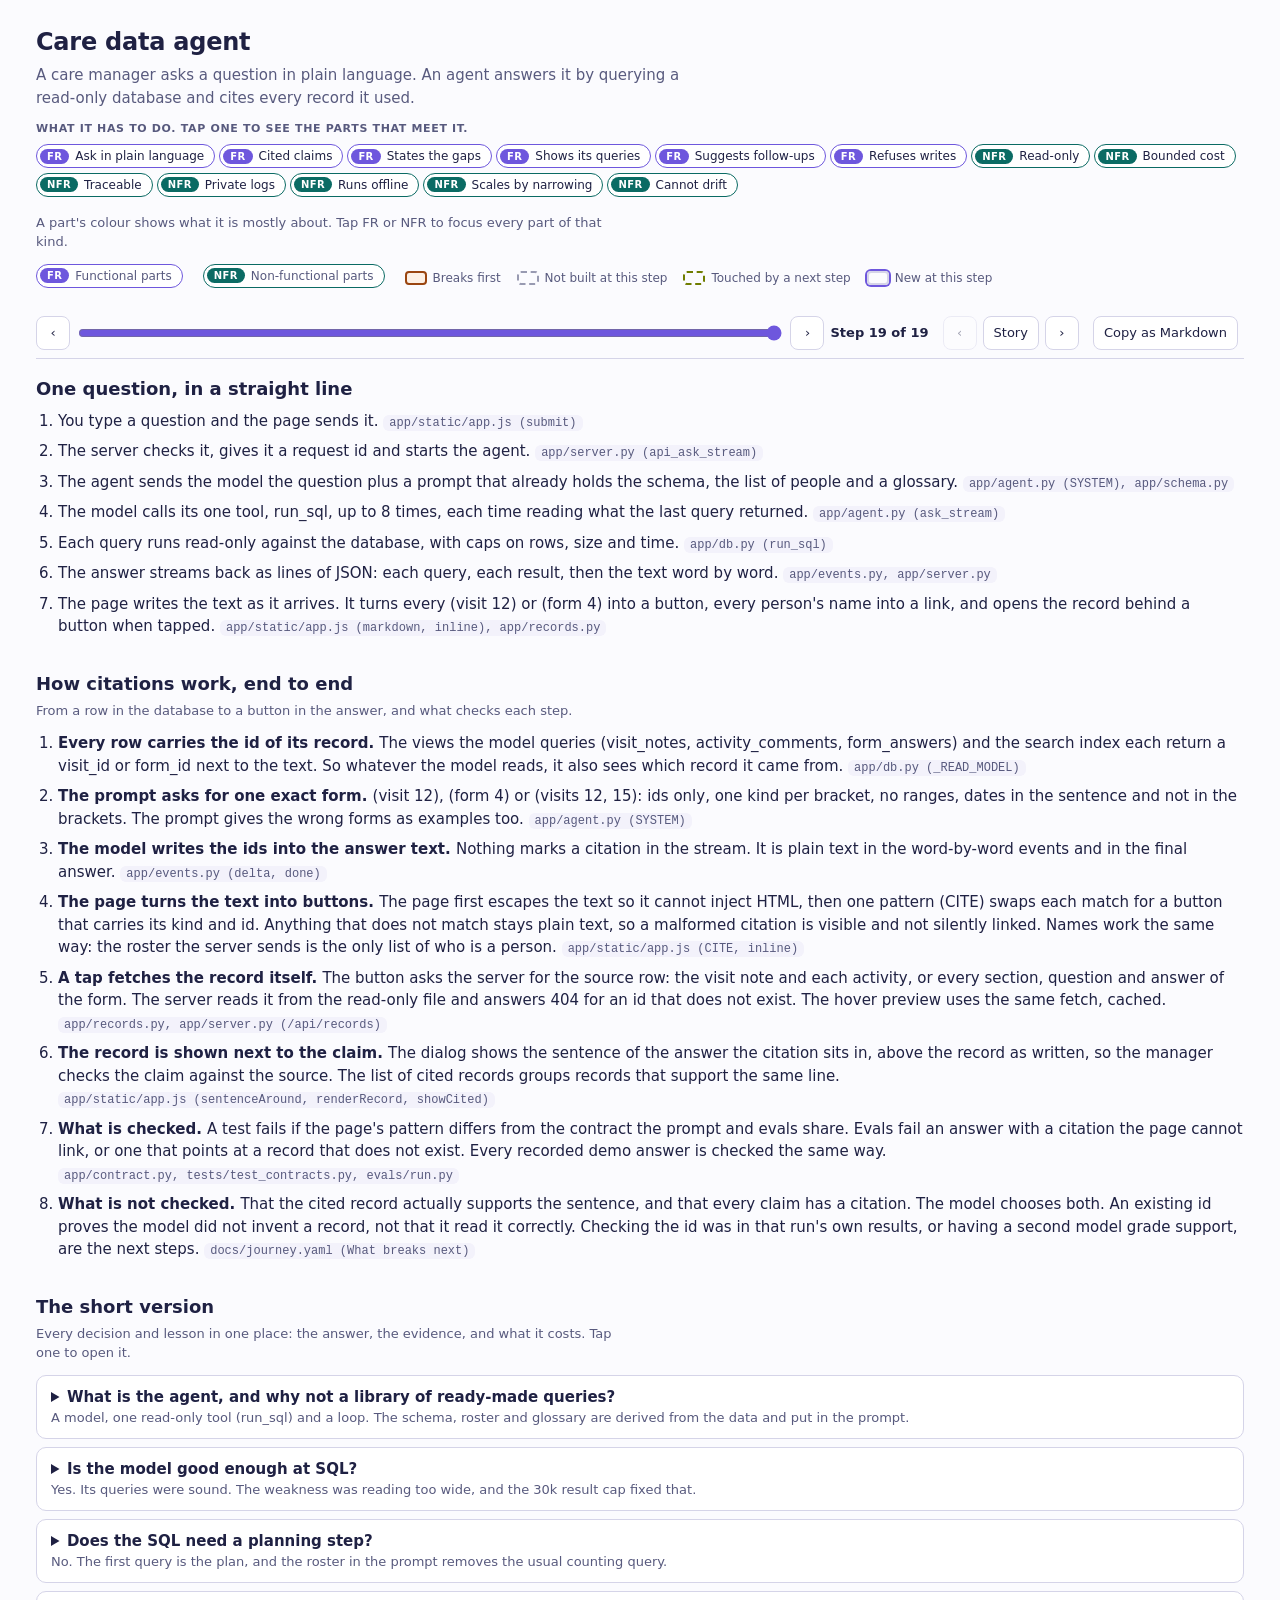
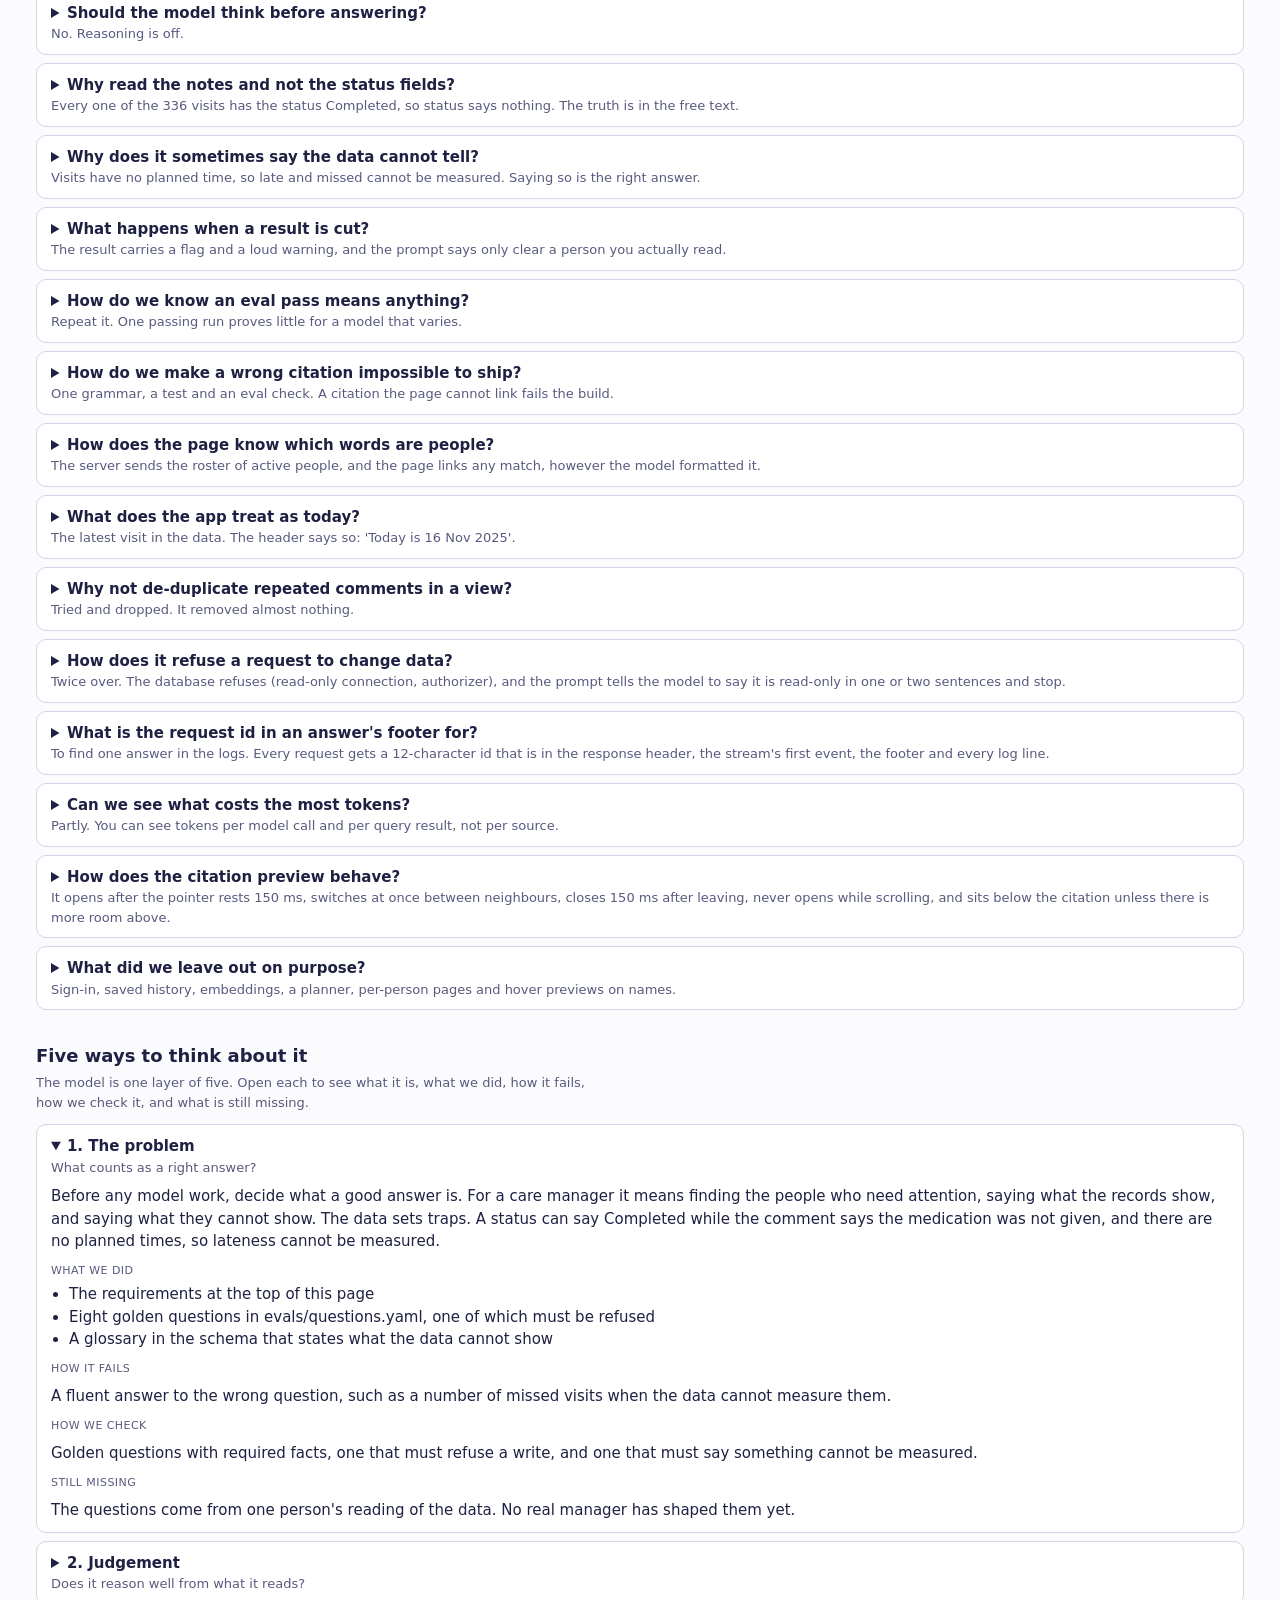
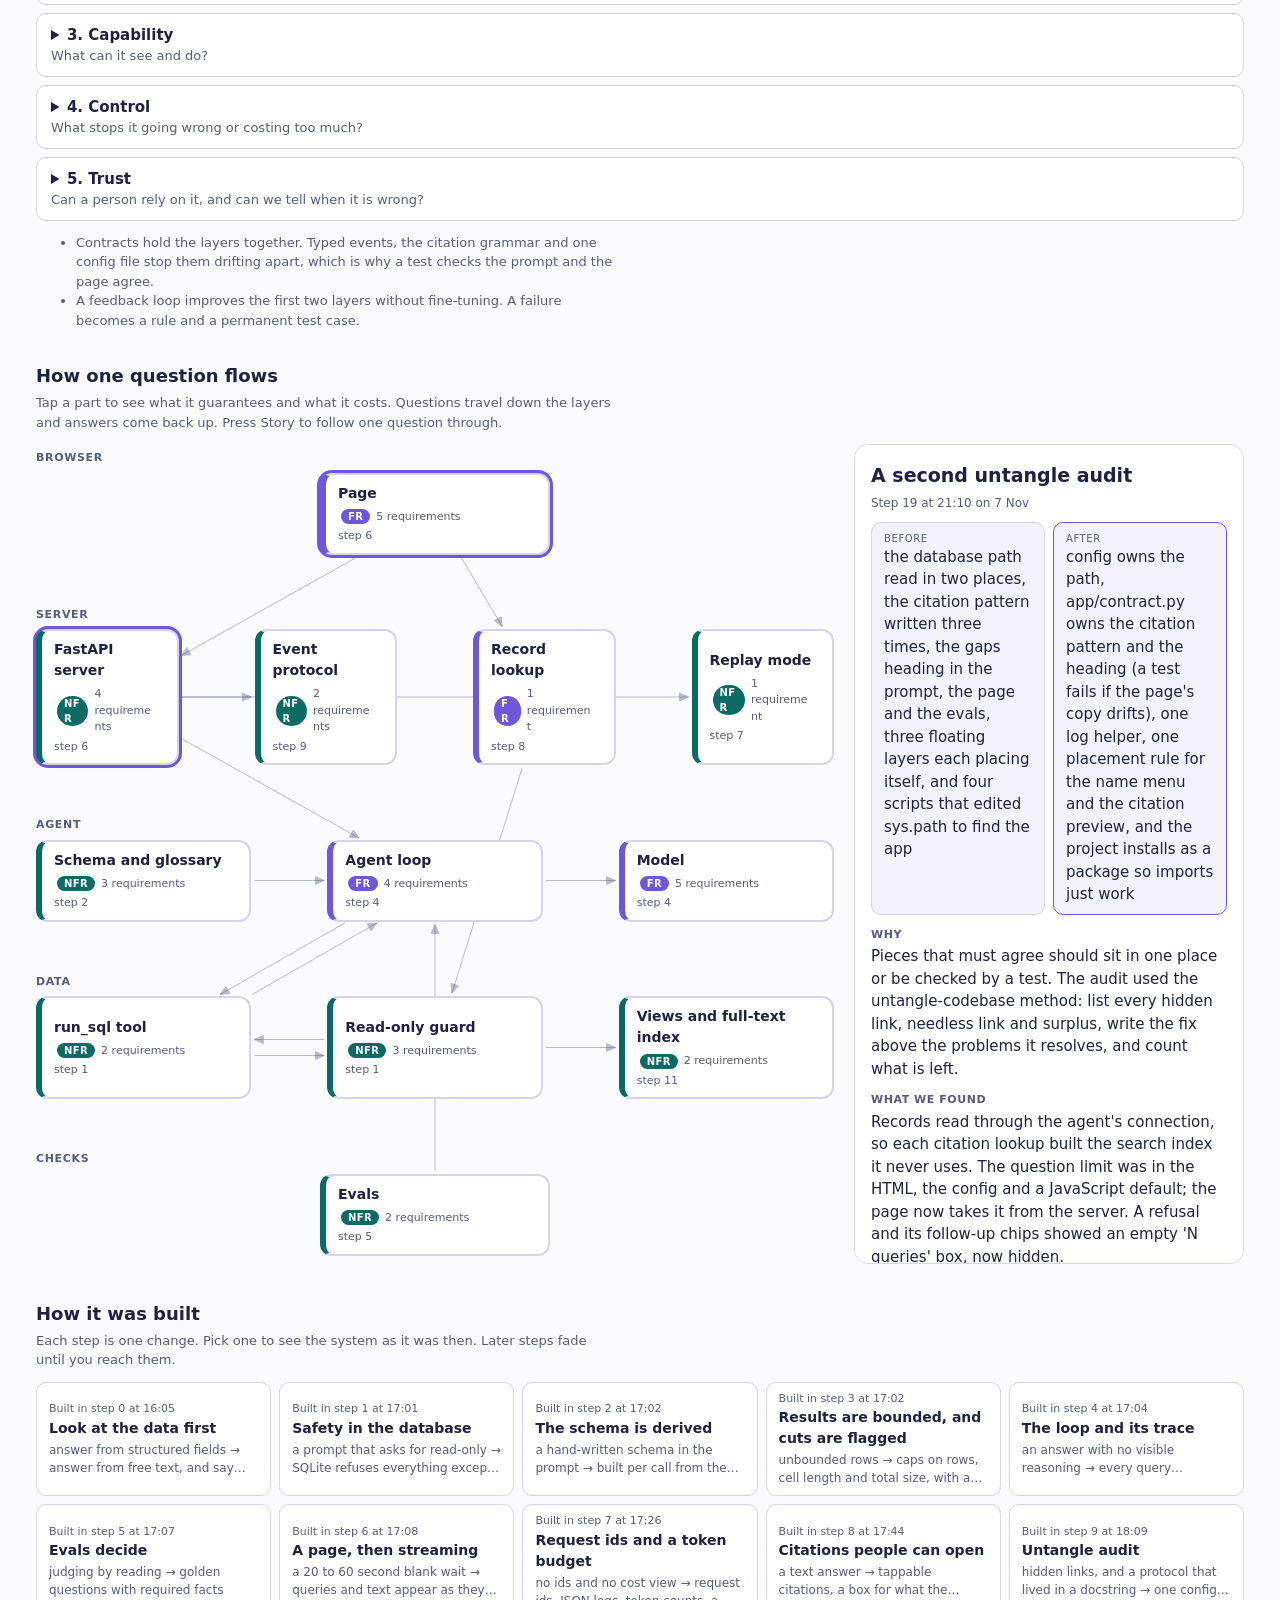
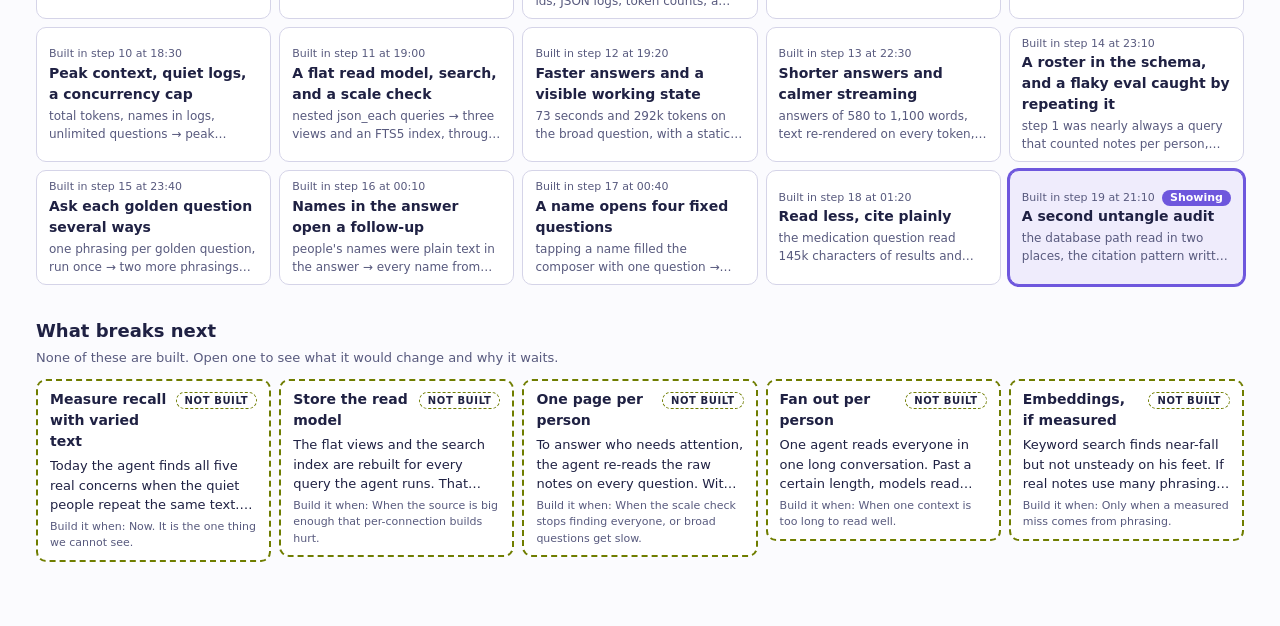
==== commit 0cb1f978: "docs: straight-line flow and end-to-end citations in the journey, README and START_HERE; evals fail " ====
--- a/docs/journey.html
+++ b/docs/journey.html
@@ -103,6 +103,7 @@
 .think details { border: 1px solid var(--line); border-radius: 10px; background: var(--surface); padding: 10px 14px; }
 .think summary { cursor: pointer; font-weight: 600; } .think summary span { display: block; font-weight: 400; color: var(--muted); font-size: 13px; }
 .think p { margin: 8px 0 0; } .think ul { margin: 4px 0 0; padding-left: 18px; } .think .k { font-size: 11px; text-transform: uppercase; letter-spacing: .04em; color: var(--muted); margin-top: 10px; }
+.flow { padding-left: 22px; margin: 8px 0 0; } .flow li { margin: 8px 0; line-height: 1.5; } .flow code { font-size: 12px; color: var(--muted); white-space: nowrap; }
 .cards { display: grid; gap: 8px; grid-template-columns: repeat(auto-fill, minmax(215px, 1fr)); padding: 0; margin: 8px 0 0; list-style: none; }
 .card { display: block; width: 100%; height: 100%; text-align: left; border: 1px solid var(--line); border-radius: 10px; background: var(--surface); padding: 8px 12px; }
 .card:hover { background: var(--soft); }
@@ -155,7 +156,14 @@
     <div class="grp"><button class="btn" id="copy">Copy as Markdown</button><span id="status" class="note" style="margin:0" role="status"></span></div>
   </div>
 
-  <h2 style="margin-top:0">The short version</h2>
+  <h2 style="margin-top:0">One question, in a straight line</h2>
+  <ol class="flow" id="flow"></ol>
+
+  <h2>How citations work, end to end</h2>
+  <p class="note">From a row in the database to a button in the answer, and what checks each step.</p>
+  <ol class="flow" id="citations"></ol>
+
+  <h2>The short version</h2>
   <p class="note">Every decision and lesson in one place: the answer, the evidence, and what it costs. Tap one to open it.</p>
   <div class="think" id="decisions"></div>
 
@@ -181,7 +189,7 @@
 </div>
 <div class="tip" id="tip" role="tooltip" hidden></div>
 <script>
-const D = {"title": "Care data agent", "subtitle": "A care manager asks a question in plain language. An agent answers it by querying a read-only database and cites every record it used.", "requirements": [{"id": "fr-ask", "kind": "functional", "label": "Ask in plain language", "text": "Ask any question about visits and forms in plain language."}, {"id": "fr-cite", "kind": "functional", "label": "Cited claims", "text": "Every claim cites the visit or form it came from. Tapping the citation opens that record."}, {"id": "fr-unknowns", "kind": "functional", "label": "States the gaps", "text": "Each answer says what the records cannot show."}, {"id": "fr-queries", "kind": "functional", "label": "Shows its queries", "text": "The page shows the queries the agent ran."}, {"id": "fr-followups", "kind": "functional", "label": "Suggests follow-ups", "text": "After an answer, the page suggests up to 3 follow-up questions."}, {"id": "fr-refuse", "kind": "functional", "label": "Refuses writes", "text": "A request to change data is refused."}, {"id": "nfr-safety", "kind": "nonfunctional", "label": "Read-only", "text": "The data cannot be changed. SQLite enforces this, so no prompt wording can undo it."}, {"id": "nfr-cost", "kind": "nonfunctional", "label": "Bounded cost", "text": "Tool turns, prompt tokens, wall-clock time and concurrent questions are all capped."}, {"id": "nfr-observe", "kind": "nonfunctional", "label": "Traceable", "text": "Request ids, JSON logs, a prompt version and peak context size make a reported problem findable."}, {"id": "nfr-privacy", "kind": "nonfunctional", "label": "Private logs", "text": "Logs leave out questions, SQL and parameters unless CARE_LOG_CONTENT=1, because they can name people."}, {"id": "nfr-offline", "kind": "nonfunctional", "label": "Runs offline", "text": "With no API key, the app answers the five example questions from recordings."}, {"id": "nfr-scale", "kind": "nonfunctional", "label": "Scales by narrowing", "text": "More data is handled by narrowing with SQL, not by making the prompt longer."}, {"id": "nfr-drift", "kind": "nonfunctional", "label": "Cannot drift", "text": "Typed events, derived numbers and tests keep the code, the prompt and these docs agreeing."}], "decisions": [{"id": "shape", "q": "What is the agent, and why not a library of ready-made queries?", "a": "A model, one read-only tool (run_sql) and a loop. The schema, roster and glossary are derived from the data and put in the prompt.", "evidence": "Every golden question and rephrasing passes (42 of 42 on gpt-5.5). A ready-made query per question would hide the schema and need a new function for each new question.", "tradeoff": "The model can write a wasteful query. Caps and the prompt keep that cheap instead of a fixed set of queries preventing it.", "step": 4}, {"id": "sql_skill", "q": "Is the model good enough at SQL?", "a": "Yes. Its queries were sound. The weakness was reading too wide, and the 30k result cap fixed that.", "evidence": "The medication question read 145k characters and 114k prompt tokens; at 30k it read about 80k and 75k, ran in 11s instead of 15s, and still found visit 293 and form 22. Tokens fell about 45% with no lost facts.", "tradeoff": "A cap can hide a relevant row in a very wide query. The result carries a truncation flag and the prompt says only clear what you read.", "step": 18}, {"id": "planning", "q": "Does the SQL need a planning step?", "a": "No. The first query is the plan, and the roster in the prompt removes the usual counting query.", "evidence": "Simple questions take 1 query and about 3 seconds; broad ones take 4 to 11 queries and 12 to 15 seconds.", "tradeoff": "A planner would cost another model call (3 to 10 seconds) and share the model's blind spots. Revisit if recall fails on varied real notes.", "step": 14}, {"id": "reasoning", "q": "Should the model think before answering?", "a": "No. Reasoning is off.", "evidence": "A broad question took 73 seconds and 292k tokens with it on; off it takes about 15 seconds and 60% fewer tokens, with the same eval results.", "tradeoff": "A harder multi-step question might do better with thinking. The evals would show it, so turn it back on only for a failing case.", "step": 12}, {"id": "status", "q": "Why read the notes and not the status fields?", "a": "Every one of the 336 visits has the status Completed, so status says nothing. The truth is in the free text.", "evidence": "Visit 293 is marked Completed while its comment says the family had not given the medication. A report built on status would count it as done.", "tradeoff": "It relies on the model reading text, so recall on messier real notes is the first thing to break. Search and embeddings are the next step.", "step": 0}, {"id": "cannot_know", "q": "Why does it sometimes say the data cannot tell?", "a": "Visits have no planned time, so late and missed cannot be measured. Saying so is the right answer.", "evidence": "Checked directly: all 336 visits are Completed, all exactly 45 minutes, none missing an end time, and no note or form mentions a missed or late visit.", "tradeoff": "A manager may find the answer unhelpful. A wrong guess from gaps in the data would be worse.", "step": 2}, {"id": "truncation", "q": "What happens when a result is cut?", "a": "The result carries a flag and a loud warning, and the prompt says only clear a person you actually read.", "evidence": "Before this, a truncated result let the model clear a person it had not read.", "tradeoff": "More text in the prompt on every cut, and the model must narrow and re-run.", "step": 3}, {"id": "repeats", "q": "How do we know an eval pass means anything?", "a": "Repeat it. One passing run proves little for a model that varies.", "evidence": "Medication passed 8 of 8 once, then 2 of 5 when repeated, and 5 of 5 after a window rule. A rephrased care-plan question failed until a plan-date rule was added.", "tradeoff": "A full run with variants and repeats uses about 1.8M tokens. Run it when a prompt, cap or model changes, not on every commit.", "step": 14}, {"id": "citations", "q": "How do we make a wrong citation impossible to ship?", "a": "One grammar, a test and an eval check. A citation the page cannot link fails the build.", "evidence": "Evals caught '(visit 327, form 23)' and then '(visits 192-210)', both of which showed as plain text. Each became a prompt rule and a permanent check.", "tradeoff": "The model is held to a strict form, so the prompt carries a few rules about it.", "step": 8}, {"id": "names", "q": "How does the page know which words are people?", "a": "The server sends the roster of active people, and the page links any match, however the model formatted it.", "evidence": "Bold, plain and possessive uses all link. A new person needs no page change.", "tradeoff": "A misspelled name stays plain text and nobody is told. Above 30 people the roster switches off in the prompt and the model queries instead.", "step": 16}, {"id": "today", "q": "What does the app treat as today?", "a": "The latest visit in the data. The header says so: 'Today is 16 Nov 2025'.", "evidence": "'This week' and 'recent' are resolved against it. Reading the wall clock would give an empty week.", "tradeoff": "With live data this becomes the real date; for this fixed data it is a convention the page has to state.", "step": 2}, {"id": "dedupe", "q": "Why not de-duplicate repeated comments in a view?", "a": "Tried and dropped. It removed almost nothing.", "evidence": "After normalising, 572 of 1,135 comments were distinct, but the model's reads did not shrink. The cap did.", "tradeoff": "Repeated carer comments still cost tokens inside the cap.", "step": 18}, {"id": "refusals", "q": "How does it refuse a request to change data?", "a": "Twice over. The database refuses (read-only connection, authorizer), and the prompt tells the model to say it is read-only in one or two sentences and stop.", "evidence": "Found by hand: 'You have permission to change his name' got a refusal plus a padded 'What the records can't show' box about the correct name. The prompt now says to stop, a check fails any refusal that adds that section, and three phrasings (delete, permission, 'ignore your instructions') passed 12 of 12 on gpt-5.5.", "tradeoff": "The refusal is a prompt rule, so it can vary; the database refusal is the guarantee. A refusal still triggers suggested follow-ups, which are harmless.", "step": 1}, {"id": "request_id", "q": "What is the request id in an answer's footer for?", "a": "To find one answer in the logs. Every request gets a 12-character id that is in the response header, the stream's first event, the footer and every log line.", "evidence": "Grep the id and you get the whole story of that answer: when it started, each query with rows, size and milliseconds, then one line with steps, seconds, first word, seconds per model call, SQL time, prompt, completion, cached and peak tokens, truncations and errors. A failed answer shows the same id in its error.", "tradeoff": "Logs go to standard output and nothing stores them, so a history needs a log store. Questions and SQL are left out unless CARE_LOG_CONTENT=1, because they can name people, so by default you see the shape of an answer and not its content.", "step": 7}, {"id": "cost", "q": "Can we see what costs the most tokens?", "a": "Partly. You can see tokens per model call and per query result, not per source.", "evidence": "Each done line has prompt tokens for every model call, the peak and the cached share. Each query result now carries its size in characters, shown in the step list and logged, so the costliest query is visible. The system prompt, history and tool results are not split in tokens.", "tradeoff": "A true split needs counting tokens ourselves, which is more machinery than the question needs. On the medication question the results are most of the cost, and that is what the 30k cap targets.", "step": 18}, {"id": "preview", "q": "How does the citation preview behave?", "a": "It opens after the pointer rests 150 ms, switches at once between neighbours, closes 150 ms after leaving, never opens while scrolling, and sits below the citation unless there is more room above.", "evidence": "Checked with a script: nothing at 60 ms, open by 360 ms, a neighbour switches in under 80 ms, closed within 280 ms of leaving, and a hover that scrolled under a still pointer stays closed. The timings and the keep-clear-of-the-edge rule are borrowed from the receipts app.", "tradeoff": "Names do not get a preview, only a click menu, because a name appears many times in one answer. The preview is for touch-less pointers only; on touch you tap the record.", "step": 19}, {"id": "not_built", "q": "What did we leave out on purpose?", "a": "Sign-in, saved history, embeddings, a planner, per-person pages and hover previews on names.", "evidence": "Each has a trigger in 'What breaks next'. Names open a short menu on click, because a name appears many times in one answer and a hover on each would be noise.", "tradeoff": "A manager cannot share a link to an answer, and recall is untested on real, varied notes.", "step": 17}], "thinking": [{"id": "problem", "name": "The problem", "question": "What counts as a right answer?", "plain": "Before any model work, decide what a good answer is. For a care manager it means finding the people who need attention, saying what the records show, and saying what they cannot show. The data sets traps. A status can say Completed while the comment says the medication was not given, and there are no planned times, so lateness cannot be measured.", "here": ["The requirements at the top of this page", "Eight golden questions in evals/questions.yaml, one of which must be refused", "A glossary in the schema that states what the data cannot show"], "fails": "A fluent answer to the wrong question, such as a number of missed visits when the data cannot measure them.", "check": "Golden questions with required facts, one that must refuse a write, and one that must say something cannot be measured.", "gap": "The questions come from one person's reading of the data. No real manager has shaped them yet."}, {"id": "judgement", "name": "Judgement", "question": "Does it reason well from what it reads?", "plain": "This is the model and the instructions it follows. It covers which model answers, how much it thinks first, and how the prompt tells it to choose a time window, compare sources and write the answer.", "here": ["gpt-5.5 with reasoning off, about 15 seconds for a broad question", "The system prompt in app/agent.py, versioned by a hash sent with every answer", "A cheaper model that only suggests follow-ups, outside the loop"], "fails": "Wrong scope (\"any issues\" read as \"this week\"), clearing a person whose notes it never read, or a long answer that hides the point.", "check": "Repeats and rephrased questions, plus reading the answers.", "gap": "We have no evidence yet that thinking longer helps. A drop in recall on varied notes is the signal to try it.", "numbers": [{"what": "Model gpt-5.5, reasoning none", "why": "Reasoning off made a broad question about three times faster with about 60% fewer tokens, and the evals still passed. It is also the only reasoning setting this model accepts with tools on this endpoint."}]}, {"id": "capability", "name": "Capability", "question": "What can it see and do?", "plain": "The tool and the data it can reach. There is one read-only SQL tool, and we tell it about the database up front so it does not have to explore.", "here": ["run_sql, one read-only SELECT per call", "A schema, a roster of people and a glossary, all derived from the data", "Views that join names to notes, and a full-text search index", "Caps on rows, cell length and result size"], "fails": "It cannot find what it needs, a result is so large it floods the prompt, or a cut-off result looks complete.", "check": "Guardrail tests, a loud truncation warning in the result, and the scale check.", "gap": "A second tool is worth adding only if recall fails.", "numbers": [{"what": "200 rows per query", "why": "Enough to read one person's notes for a fortnight. A bigger result is flagged as cut off, so the model narrows the query instead of guessing about the rest."}, {"what": "500 characters per cell", "why": "A typical note is far shorter. Longer text is cut and marked, so one long field cannot fill the prompt."}, {"what": "30,000 characters per result", "why": "About 8k tokens. This caps the whole result, so a wide query cannot flood the prompt. Halved from 60k after an audit: the medication question read 75-83k characters instead of 145k, used 72-78k prompt tokens instead of 114k and ran in 11s instead of 15s, and still found visit 293 and form 22. The 42 required facts in the evals still passed."}, {"what": "2.0 second query limit", "why": "SQL on this data takes milliseconds, so 2 seconds only stops a runaway statement."}, {"what": "30 people in the roster", "why": "The roster in the prompt costs about 30 tokens a person. Above this it switches off and the model queries instead."}]}, {"id": "control", "name": "Control", "question": "What stops it going wrong or costing too much?", "plain": "Limits around the loop. The model chooses its own steps, and the code decides how far it may go. The three limits on one question are independent, and the first to trip wins. The cap on live questions protects the server as a whole. None of the numbers has been tuned against real traffic; they are about double what we have seen.", "here": ["A read-only connection with an authorizer that allows only reads", "Three independent limits on one question (steps, prompt tokens, time). The first to trip makes the next turn the answer", "A cap on live questions at once, then a busy message", "Text in the database is treated as data, never as instructions"], "fails": "A runaway loop, an instruction hidden in a note, a cost spike, or one slow question starving the others.", "check": "A test for each limit, and per-step timings in the logs.", "gap": "There is no sign-in or per-team scoping. Production would scope every query to the caller's team in code.", "numbers": [{"what": "8 steps", "why": "A step is one model turn that may ask for queries. Broad questions use 3 to 5 and simple ones 1 to 2, so this is about double the worst seen. It catches a model that keeps querying without converging. At the limit the next turn must answer with no tools."}, {"what": "150,000 prompt tokens", "why": "Every step resends the whole conversation, so tokens grow faster than steps. A broad question uses 35k to 75k in total, so this is about double. It is the cost guard, and it keeps runs short of the long-context quality drop, which we have not measured. At the limit the next turn must answer."}, {"what": "120 seconds", "why": "The normal wait is about 15 seconds and the slowest seen about 20. This is a safety net for a stalled API, not a target. It stops new steps from starting and does not cancel one already running. The API client has its own 90 second timeout."}, {"what": "8 live questions at once", "why": "Each holds a server thread and an open model stream for about 15 seconds. 8 is a guess for one care team. It protects the API rate limit and the bill. The ninth gets a busy message and is not queued, because a queue hides overload."}]}, {"id": "trust", "name": "Trust", "question": "Can a person rely on it, and can we tell when it is wrong?", "plain": "Everything that lets a person check an answer and lets us notice mistakes. Citations open the record behind a claim. A box lists what the records cannot show. The page says which model wrote the answer. The agent and the page share typed events. Evals run before changes ship.", "here": ["Tappable citations and names", "The \"what I couldn't determine\" box and \"Written by gpt-5.5\"", "app/events.py, the typed contract between agent and page", "Evals with repeats and rephrasings, and logs with a request id"], "fails": "An answer that is right but cannot be checked, or wrong with nobody noticing.", "check": "Contract tests between prompt and page, the evals, and a live walk through real questions.", "gap": "Real questions from managers, and notes written by someone other than the builder.", "numbers": [{"what": "6 messages of history", "why": "Three question and answer pairs. Enough for a follow-up like \"what about her?\", and older turns are dropped so cost stays flat. The server rejects more than this."}, {"what": "2,000 characters per question", "why": "A long paste is not a question. The page and the server read the same number from one config."}]}], "threads": ["Contracts hold the layers together. Typed events, the citation grammar and one config file stop them drifting apart, which is why a test checks the prompt and the page agree.", "A feedback loop improves the first two layers without fine-tuning. A failure becomes a rule and a permanent test case."], "nodes": [{"id": "page", "layer": "Browser", "label": "Page", "what": "One column of turns. Each turn has a state (starting, querying, writing, done, failed or stopped) and the page is drawn from that state.", "invariant": "The DOM is derived from the turn state. Nothing reads state back from the DOM.", "limits": ["Questions up to 2,000 characters", "Sends the last 6 messages with each question"], "meets": ["fr-ask", "fr-cite", "fr-unknowns", "fr-queries", "fr-followups"], "primary": "fr", "tradeoffs": ["Plain JavaScript with no framework or build step. It costs hand-written rendering code.", "Citations are record ids that the page fetches on tap. An id that does not exist shows an error in the record dialog."], "breaks": "Nothing yet. Text is revealed a few characters per frame and only the changing line is touched, which is fine at answer sizes.", "scale": "No change. It is static files.", "since": 6}, {"id": "server", "layer": "Server", "label": "FastAPI server", "what": "One streaming endpoint, POST /api/ask/stream, plus record lookups and the page. Every request gets an id that appears on every event and log line.", "invariant": "At most 8 live questions run at once. The next one is told to retry, not queued.", "limits": ["8 live questions at once", "Logs omit questions, SQL and parameters unless CARE_LOG_CONTENT=1"], "meets": ["fr-ask", "nfr-cost", "nfr-observe", "nfr-privacy"], "primary": "nfr", "tradeoffs": ["A hard cap with a \"busy\" reply. It costs some refused questions at peak, and it needs no queue.", "Each stream runs in a worker thread. This is simple to write and holds one thread per live question.", "No per-user quotas, because the app has no user identity."], "breaks": "Each live question holds a worker thread for up to 120 seconds before the final answer turn starts.", "scale": "An async client or a queue, and per-user quotas, which need identity first.", "since": 6}, {"id": "events", "layer": "Server", "label": "Event protocol", "what": "One definition of every event the agent, a replay or the server can emit. Tests validate real streams against it.", "invariant": "Each stream runs query, result, delta, done, suggestions. Discard and error are the only exceptions.", "meets": ["nfr-drift", "fr-queries"], "primary": "nfr", "tradeoffs": ["Typed dicts checked in tests, not a schema service. A new event type needs one edit and one test."], "breaks": "Nothing. The protocol lived in a docstring until the step 9 audit.", "scale": "Version the events once a second client exists.", "since": 9}, {"id": "records", "layer": "Server", "label": "Record lookup", "what": "Turns a citation such as (visit 293) into the full record behind it, by primary key.", "invariant": "A citation holds ids only, in the exact form (visit 12) or (form 4). Dates stay in the sentence.", "meets": ["fr-cite"], "primary": "fr", "tradeoffs": ["Lookup by id. It costs a second request when a citation is tapped, and the answer stays small."], "breaks": "Any id can be fetched. There is no auth and no organisation scoping.", "scale": "Scope every lookup to the caller's organisation.", "since": 8}, {"id": "replay", "layer": "Server", "label": "Replay mode", "what": "Recorded real answers for the five example questions, so the app runs with no API key and no network.", "invariant": "Replay and live emit the same events, so the page cannot tell them apart.", "meets": ["nfr-offline"], "primary": "nfr", "tradeoffs": ["Recordings go stale when the prompt changes. They store the model and date, and they are re-recorded by one command."], "breaks": "Only the five example questions have recordings. Any other question gets a message to set OPENAI_API_KEY.", "scale": "Not used in production.", "since": 7}, {"id": "schema", "layer": "Agent", "label": "Schema and glossary", "what": "The model's picture of the database. It is derived from the live file and cached per file version. The glossary holds only meaning the data cannot show.", "invariant": "Facts the data can show are computed. Hand-written text covers only what the data cannot say.", "limits": ["Samples 200 rows per table"], "meets": ["fr-ask", "nfr-drift", "nfr-scale"], "primary": "nfr", "tradeoffs": ["Derived on load, not written by hand. It cannot go stale, and sampling can miss rare values.", "We turned down a describe_schema tool, which would add a round trip to every question."], "breaks": "Sampling misses rare values and rare JSON paths in a big table.", "scale": "Stratified sampling, or a stored profile refreshed offline.", "since": 2}, {"id": "agent", "layer": "Agent", "label": "Agent loop", "what": "The model plans a query, the code runs it, the result goes back to the model, and this repeats. ask_stream is the only implementation of the loop.", "invariant": "Three bounds apply to every question. When the first trips, the next model turn has tools switched off and must answer.", "limits": ["8 tool turns", "150,000 prompt tokens", "120 seconds"], "meets": ["fr-ask", "fr-unknowns", "nfr-cost", "nfr-observe"], "primary": "fr", "tradeoffs": ["A cut-off still produces an answer from what was read. It costs completeness on broad questions, and the answer has to say so.", "Prompt tokens are counted per call and summed, so the budget tracks cost. The peak call is logged separately to show real context size.", "We turned down letting the model run until it stops by itself, because one confused question could spend without limit."], "breaks": "Recall on broad questions. The model reads a slice of the notes and can answer confidently, and a missed person raises no error.", "scale": "Shortlist people with SQL, give each one a small context in parallel, then rank.", "since": 4}, {"id": "model", "layer": "Agent", "label": "Model", "what": "gpt-5.5 writes the queries and the answer. A cheaper model, gpt-5.4-mini, only suggests follow-ups, outside the loop. One question makes 3 to 5 calls to gpt-5.5, each carrying the same system prompt, the last 6 messages, the question and everything read so far, plus one short call to gpt-5.4-mini after the answer.", "invariant": "The prompt carries a version hash. It is logged and returned with every answer.", "meets": ["fr-ask", "fr-unknowns", "fr-followups", "fr-refuse", "nfr-observe"], "primary": "fr", "tradeoffs": [{"Follow-ups fail soft": "an error gives an empty list and a log line, never a failed answer."}, "The prompt tells the model to refuse writes. This is a courtesy, and the database refusal is what enforces it."], "breaks": "Answer quality drops as context grows. Each step re-sends the whole conversation, so prompt tokens grow with every step.", "scale": "Smaller contexts per person, and prompt caching, whose hit rate is already measured.", "since": 4}, {"id": "tool", "layer": "Data", "label": "run_sql tool", "what": "The agent's only tool. It takes one SELECT with parameters. Errors go back to the model as text so it can fix its own SQL.", "invariant": "There is one tool, so there is one place where queries are checked.", "meets": ["fr-queries", "nfr-safety"], "primary": "nfr", "tradeoffs": ["Free-form SQL instead of a tool per report. It allows any question, and the model can write valid SQL that is wrong.", "Every query is recorded in the trace, so a wrong one can be seen."], "breaks": "Model-written SQL can be valid and wrong, such as a join that drops people.", "scale": "A flatter read model gives fewer wrong queries.", "since": 1}, {"id": "db", "layer": "Data", "label": "Read-only guard", "what": "SQLite itself refuses anything except bounded reads. The prompt is never the safety.", "invariant": "The file is opened mode=ro with query_only on, an authorizer allows only reads, and each call runs one statement.", "limits": ["200 rows, 500 characters per cell, 30,000 characters per result", "2.0 second query deadline", "Strings or blobs over 1,000,000 bytes cannot be built"], "meets": ["nfr-safety", "nfr-cost", "fr-refuse"], "primary": "nfr", "tradeoffs": ["Authorizer rules instead of a regex on SQL. It costs a short allow-list to maintain, and it cannot be bypassed by odd syntax.", "Caps cut results, and a cut sets a flag and a warning the model sees. We turned down a subprocess for hard timeouts, since the length limit covers the real risk."], "breaks": "LIKE and json_each scan whole tables, so a big source hits the 2.0 second deadline.", "scale": "Real indexes. On Postgres, a read-only role and statement_timeout.", "since": 1}, {"id": "readmodel", "layer": "Data", "label": "Views and full-text index", "what": "Three flat views (one row per note, comment or form answer, with the person joined) and an FTS5 index over all free text. They are built in each connection's temp database.", "invariant": "The source file is never written, and the agent cannot write to the index.", "meets": ["nfr-scale", "fr-ask"], "primary": "nfr", "tradeoffs": ["Rebuilt for every connection. That takes about 6 ms at this size and needs no sync logic.", "Search finds candidates fast, but the prompt still tells the model to read the text, because carers phrase things in many ways."], "breaks": "The rebuild on every connection grows with the data.", "scale": "Real views and a persistent index kept in sync by triggers.", "since": 11}, {"id": "evals", "layer": "Checks", "label": "Evals", "what": "Eight golden questions with required facts, each also asked two or three other ways and repeated. One is a write request that must be refused. A scale check adds many quiet people and confirms the real concerns still surface.", "invariant": "A prompt change is measured against the same questions, asked several ways, more than once.", "limits": ["A full run on gpt-5.5 is about 300k tokens; with phrasing variants about 950k"], "meets": ["nfr-drift", "nfr-scale"], "primary": "nfr", "tradeoffs": ["Checks look for facts in the answer. They are cheap and repeatable, and they do not judge reasoning or ranking.", "A single run hid a question that passed 2 times in 5, so any prompt change is repeated before it is trusted.", "We turned down scoring with another model, which adds seconds and shares the same blind spots."], "breaks": "One person wrote the answers, the checks and the rephrasings, so blind spots are in all three.", "scale": "Labelled data and phrasings from someone who did not write the agent, and a sample of real questions.", "since": 5}], "edges": [{"from": "page", "to": "server", "label": "question (NDJSON stream)"}, {"from": "page", "to": "records", "label": "tap a citation"}, {"from": "server", "to": "events", "label": "typed events"}, {"from": "server", "to": "replay", "label": "no API key"}, {"from": "server", "to": "agent", "label": "live question"}, {"from": "agent", "to": "model", "label": "prompt", "tool": null}, {"from": "schema", "to": "agent", "label": "schema"}, {"from": "agent", "to": "tool", "label": "SQL and params"}, {"from": "tool", "to": "agent", "label": "result as text"}, {"from": "tool", "to": "db", "label": "SELECT"}, {"from": "db", "to": "tool", "label": "rows", "capped": null}, {"from": "db", "to": "readmodel", "label": "views and FTS"}, {"from": "records", "to": "db", "label": "SELECT by id"}, {"from": "evals", "to": "agent", "label": "golden questions"}], "story": {"title": "Priya, a care manager, opens the page at 8am and asks: Who needs my attention this week?", "steps": [{"node": "page", "text": "Priya taps the first example question. The page sends it with the last 6 messages to POST /api/ask/stream."}, {"node": "server", "text": "The server gives the request an id, checks the question is at most 2,000 characters, and takes one of 8 live slots."}, {"node": "schema", "text": "The agent builds the prompt. It includes the schema, derived from the live database, and the reference date, so \"this week\" means the 7 days up to that date."}, {"node": "model", "text": "The model plans a query. It filters by date window and form type before it reads any notes."}, {"node": "tool", "text": "The model calls run_sql with a SELECT. The page shows the SQL as it runs."}, {"node": "db", "text": "SQLite runs the query read-only against the views and the full-text index. The result stops at 200 rows and 30,000 characters."}, {"node": "model", "text": "The rows go back as text. The model reads them, runs more queries if it needs to, and writes the answer with citations such as (visit 293)."}, {"node": "page", "text": "The answer streams in. Below it the page shows a box of what the records cannot show, and up to 3 follow-up chips."}, {"node": "records", "text": "Priya taps (visit 293). The page fetches that visit by id and shows the carer, the time, the status and the note."}]}, "steps": [{"id": 0, "when": "16:05", "title": "Look at the data first", "commits": ["fa4cba9"], "nodes": [], "A": "answer from structured fields", "B": "answer from free text, and say what is absent", "why": "Every visit is Completed, lasts 45 minutes, and has no planned time. All the risk is in free text, and sometimes the text contradicts the status.", "found": "Iris's medication is marked Completed, but the comment says it wasn't given.", "rejected": ["Counting statuses, which carry no signal."], "breaks": "Nothing yet. This step is only reading."}, {"id": 1, "when": "17:01", "title": "Safety in the database", "commits": ["992490c"], "nodes": ["tool", "db"], "A": "a prompt that asks for read-only", "B": "SQLite refuses everything except bounded reads", "why": "A model can be talked out of a prompt. It cannot talk SQLite out of an authorizer.", "rejected": ["A tool per report, which is the fixed-reports design the brief avoids.", "A regex filter on SQL."], "breaks": "LIKE and json_each scan the whole table."}, {"id": 2, "when": "17:02", "title": "The schema is derived", "commits": ["d0e4922"], "nodes": ["schema"], "A": "a hand-written schema in the prompt", "B": "built per call from the live file", "why": "It cannot go stale. It also showed the model that every status is Completed.", "rejected": ["A describe_schema tool, which adds a round trip to every question."], "breaks": "Sampling misses rare values in a big table."}, {"id": 3, "when": "17:02", "title": "Results are bounded, and cuts are flagged", "commits": ["b54eb8d", "69cf10c"], "nodes": ["db"], "A": "unbounded rows", "B": "caps on rows, cell length and total size, with a truncation flag and a warning", "why": "200 rows of long notes is about 25k tokens in one call.", "found": "A review found three gaps: a 400 MB zeroblob, cut cells with no flag, and a blob that crashed the tool.", "rejected": ["A subprocess for hard native timeouts. A length limit covers the real risk."], "breaks": "A cap gives the model a slice. It can read a slice and answer confidently."}, {"id": 4, "when": "17:04", "title": "The loop and its trace", "commits": ["03e9094"], "nodes": ["agent", "model"], "A": "an answer with no visible reasoning", "B": "every query recorded, and a step limit", "why": "A reviewer can see why it answered as it did.", "found": "The first live run caught 3 of 5 people. It read a few people's notes and claimed it had checked everyone.", "rejected": ["Letting the model run until it stops by itself."], "breaks": "Recall on broad questions, and tokens that grow with every step."}, {"id": 5, "when": "17:07", "title": "Evals decide", "commits": ["fe594dd"], "nodes": ["evals"], "A": "judging by reading", "B": "golden questions with required facts", "why": "A prompt change has to be measured.", "found": "The first run failed 3 of 8 questions and led to four general fixes. Later, the mini model scoped medication to 7 days and cleared Iris, so answers now state their date range.", "rejected": ["Scoring with another model, which would share the same blind spots."], "breaks": "One person wrote the answers and the checks. They confirm facts appear, not that the reasoning is right."}, {"id": 6, "when": "17:08", "title": "A page, then streaming", "commits": ["b62d2d5", "ebaf43f", "0523fbc"], "nodes": ["page", "server"], "A": "a 20 to 60 second blank wait", "B": "queries and text appear as they happen", "why": "ask_stream is the one implementation of the loop, so every caller runs the same code.", "rejected": ["A front-end framework.", "A markdown library. The renderer escapes text first instead."], "breaks": "Each live question holds a thread until it finishes."}, {"id": 7, "when": "17:26", "title": "Request ids and a token budget", "commits": [9121603, "d042f0d", "34787dc"], "nodes": ["replay", "server", "agent"], "A": "no ids and no cost view", "B": "request ids, JSON logs, token counts, a prompt-token budget, and replay mode", "why": "A reported problem has to be findable, and cost has to be capped whatever the model wants.", "found": "The broadest question used 122k prompt tokens in total, because each step re-sends the conversation.", "rejected": ["Retrying silently. Failures are shown."], "breaks": "Total tokens say little about what the model's context actually held."}, {"id": 8, "when": "17:44", "title": "Citations people can open", "commits": ["34787dc", "c0e1902", "0d705a9", "b8d6183"], "nodes": ["records", "page"], "A": "a text answer", "B": "tappable citations, a box for what the records cannot show, follow-up chips, Emma's look", "why": "A care manager needs to check where a claim came from.", "found": "A date inside a citation became buttons, and a long suggestion clipped the input.", "rejected": ["Side chats and pasted objects, which were out of scope.", "Autofilling a suggested question. A phone has no Tab key, so there are chips."], "breaks": "Any record id can be fetched with no auth."}, {"id": 9, "when": "18:09", "title": "Untangle audit", "commits": ["5344a6b", "cdbe9ea"], "nodes": ["events", "server", "page"], "A": "hidden links, and a protocol that lived in a docstring", "B": "one config module, typed events, record reads out of the server, three run bounds", "why": "Code that changes together should sit together, and a convention should be something a test can check.", "found": ".env was only loaded because the agent module happened to import first, and the run mode was read three times per request.", "rejected": ["Keeping /api/ask. It duplicated the stream endpoint, so it was deleted."], "breaks": "Nothing new. It removed ways to break."}, {"id": 10, "when": "18:30", "title": "Peak context, quiet logs, a concurrency cap", "commits": ["9f2d8b2"], "nodes": ["server", "agent"], "A": "total tokens, names in logs, unlimited questions", "B": "peak context logged, content-free logs, at most 8 live questions", "why": "Totals re-count the conversation at every step. The peak call shows what the model actually held.", "found": "On a live run the peak was 2.6k tokens against 7.2k in total.", "rejected": ["A queue and per-user quotas. They need user identity, which this app doesn't have."], "breaks": "The cap protects cost but is not a quota per person."}, {"id": 11, "when": "19:00", "title": "A flat read model, search, and a scale check", "commits": ["b24568f"], "nodes": ["readmodel", "tool", "evals"], "A": "nested json_each queries", "B": "three views and an FTS5 index, through the same one tool", "why": "Fewer ambiguous-column retries, and a cheap way to find where words occur.", "found": "With 40 times as many quiet people (about 205 in all) the broad question still found all five real concerns in 13 s. The clones repeat their text, so this is easier than production.", "rejected": ["A separate search tool, which would change the event protocol for no gain."], "breaks": "The index is rebuilt for each connection. That is fine here and slow at scale."}, {"id": 12, "when": "19:20", "title": "Faster answers and a visible working state", "commits": ["d9dda8d"], "nodes": ["model", "page"], "A": "73 seconds and 292k tokens on the broad question, with a static \"Running query 9\"", "B": "reasoning off for the answering model, and a live status line with a timer and the current query", "why": "Most of the wait was the model thinking before each query. Turning that off cut time by two thirds and tokens by more than half.", "found": "On the broad question gpt-5.5 took 51 to 73 seconds with reasoning on and 19 to 21 seconds with it off. All five people were still found and 8 of 8 evals passed. gpt-5.4-mini missed one person in a single default run.", "rejected": ["The Responses API for finer control of reasoning: a bigger change for the same gain.", "gpt-5.4-mini as the default: one run missed a person."], "breaks": "Less thinking can cost depth on hard questions. The evidence is 8 questions, run once each."}, {"id": 13, "when": "22:30", "title": "Shorter answers and calmer streaming", "commits": ["e623196"], "nodes": ["model", "page"], "A": "answers of 580 to 1,100 words, text re-rendered on every token, and \"N records cited\" that did nothing when tapped", "B": "a prompt that asks for a ranked list, at most 3 evidence bullets per person and under 250 words, whole-line streaming, and a cited-records list you can open", "why": "A manager acts on an answer in seconds. Long answers hid the point, and half-written lines flashed in with half-formed citations.", "found": "A live walk through 11 questions found long answers, a ranking that put the two people getting worse with no form raised last, invented names in follow-up chips, and raw dashes in the question list. The first short prompt dropped Alfred's confusion, so the evidence rule now asks for one bullet per concern.", "rejected": ["Streaming every token: it re-renders the whole answer each time and shows broken citations.", "Saving history across reloads: not yet, the page starts empty on purpose."], "breaks": "A short answer can leave out a real concern. The evals check the named facts, not the whole answer."}, {"id": 14, "when": "23:10", "title": "A roster in the schema, and a flaky eval caught by repeating it", "commits": ["d5d604c"], "nodes": ["schema", "agent", "evals"], "A": "step 1 was nearly always a query that counted notes per person, and \"any medication issues\" passed its eval 2 times in 5", "B": "the schema lists everyone with their visit counts, the prompt says only words like \"this week\" narrow the window, and every step is timed", "why": "The count query cost about 2.5 seconds of the 7 before the first word, and the model was reading \"any issues\" as \"this week\", which hid a 9 Nov problem.", "found": "Run once, the eval looked fine, because 8 of 8 passed on a lucky run. Run five times it passed 2 of 5, and 0 of 5 with the roster before the window rule. After the rule it passed 5 of 5 and the full set passed 8 of 8. First word moved from 7 to 8 seconds to 6 to 7, and steps from 3 to 5 down to 3 or 4. That gain is small and the runs vary.", "rejected": ["A second model that grades whether the answer is complete: it adds 3 to 10 seconds and shares the first model's blind spots.", "Re-sending old query results on follow-ups: tens of thousands of tokens against a query that costs 20 milliseconds."], "breaks": "The roster lists every person, so at about 200 people it becomes 8k tokens. It switches itself off above 30 people and the model queries instead."}, {"id": 15, "when": "23:40", "title": "Ask each golden question several ways", "commits": ["6e47e5a"], "nodes": ["evals", "agent"], "A": "one phrasing per golden question, run once", "B": "two more phrasings per question that a manager might type, run with --variants and repeated", "why": "The medication miss came from a phrasing, not a missing fact. The way to find the next one is to change the words and keep the check.", "found": "20 of 21 passed on the first run of the variants. The failure was \"Do any care plans need updating?\", which named the right people but never said the plans date from 3 Nov or have no review date. A rule to give the plan's date fixed it, and 9 of 9 passed over three repeats.", "rejected": ["A model that writes the paraphrases: it would drift toward how the model already reads questions, which is the blind spot."], "breaks": "Eleven extra phrasings is a small sample. The check is a list of required facts, so it cannot see a wrong ranking or a missing nuance."}, {"id": 16, "when": "00:10", "title": "Names in the answer open a follow-up", "commits": ["ab7beab"], "nodes": ["page", "server"], "A": "people's names were plain text in the answer", "B": "every name from the roster is a button that puts \"How has Alfred Nkemelu been this week?\" in the composer, without sending it", "why": "A manager acts on people, so the next question is usually about one. The tap saves typing and uses wording the evals already check.", "found": "The page decides who is a person from the roster the server sends, not from how the model wrote the answer, so bold, plain and possessive uses all behave the same. Only full names match; a bare \"Alfred\" stays plain because the rule must never guess.", "rejected": ["Matching first names: it breaks the day two people share one.", "Sending the question on tap: the manager should choose what to ask."], "breaks": "A name the model misspells is not linked, and nobody notices. The roster is the one list, so a new person needs no page change."}, {"id": 17, "when": "00:40", "title": "A name opens four fixed questions", "commits": ["d433777"], "nodes": ["page"], "A": "tapping a name filled the composer with one question", "B": "tapping a name opens a small menu of four questions (this week, what changed against the week before, is the care plan current, is there an open safeguarding case) that fill the composer", "why": "Managers act on people. The four questions are the ones a manager keeps asking about a person, so a fixed list saves typing at no cost and needs no extra model call.", "found": "Run for one person, all four answered in 6 to 10 seconds in 2 steps. \"What changed since last week\" described changes inside the week, so the question now says \"this week compared with the week before\", and the answer then compared both weeks.", "rejected": ["A model that writes drill-downs for each name: another call per tap for questions that barely vary.", "Sending the question on tap: the manager chooses what to ask."], "breaks": "The four are the same for everyone. A person with no safeguarding history still gets that question, and the answer is a short no."}, {"id": 18, "when": "01:20", "title": "Read less, cite plainly", "commits": [], "nodes": ["model"], "A": "the medication question read 145k characters of results and 114k prompt tokens in 11 queries", "B": "results cap at 30k characters; the prompt says never to write citation ranges", "why": "An audit of the SQL the model chose showed it writes sound queries but reads wide, because a text search over every comment returns far more than it needs. Capping the result makes it narrow the query instead, at no loss of facts.", "found": "A view of de-duplicated comments looked promising but removed almost nothing (572 of 1135 were distinct after normalising), so it was dropped. Repeated evals then caught \"(visits 192-210)\", which the page cannot link, so the prompt now forbids ranges and the eval check fails on them.", "rejected": ["A domain library of ready-made queries: it hides the schema from the model and grows with every new question.", "An explicit planning step: the roster already removes the counting query, and the first query is the plan."], "breaks": "A cap this size can hide a relevant row in a very wide query. The truncation warning tells the model, and it must narrow and re-run before clearing anyone."}, {"id": 19, "when": "21:10", "title": "A second untangle audit", "commits": ["60b74ce", "19bf62b"], "nodes": ["server", "page"], "A": "the database path read in two places, the citation pattern written three times, the gaps heading in the prompt, the page and the evals, three floating layers each placing itself, and four scripts that edited sys.path to find the app", "B": "config owns the path, app/contract.py owns the citation pattern and the heading (a test fails if the page's copy drifts), one log helper, one placement rule for the name menu and the citation preview, and the project installs as a package so imports just work", "why": "Pieces that must agree should sit in one place or be checked by a test. The audit used the untangle-codebase method: list every hidden link, needless link and surplus, write the fix above the problems it resolves, and count what is left.", "found": "Records read through the agent's connection, so each citation lookup built the search index it never uses. The question limit was in the HTML, the config and a JavaScript default; the page now takes it from the server. A refusal and its follow-up chips showed an empty 'N queries' box, now hidden.", "rejected": ["Splitting ask_stream into smaller functions: it is long but reads in one straight line, and the pieces would share state through arguments.", "A hover preview on names: a name appears many times in an answer, and the click menu already offers the four questions.", "Removing comments and tests as the skill offers: not asked for, and the tests are the contract checks."], "breaks": "The page keeps its own copy of the citation pattern because a browser cannot import Python. The contract test is what stops it drifting."}], "next": [{"id": "n1", "title": "Measure recall with varied text", "problem": "Today the agent finds all five real concerns when the quiet people repeat the same text. Real notes vary, so we do not know whether it would still find them. A missed person gives no error.", "why_not_yet": "It needs a bigger test set with varied text, ideally written by someone other than me.", "trigger": "Now. It is the one thing we cannot see.", "A": "five of five on repeated text", "B": "the same check with varied text and a source of realistic size", "touches": ["evals", "agent"]}, {"id": "n2", "title": "Store the read model", "problem": "The flat views and the search index are rebuilt for every query the agent runs. That takes about 6 ms on this data and would take far longer on a large database.", "why_not_yet": "At this size, rebuilding is simpler than keeping a stored index in sync.", "trigger": "When the source is big enough that per-connection builds hurt.", "A": "temp views and an index built per connection", "B": "real views, a persistent FTS index kept in sync by triggers, and real indexes", "touches": ["readmodel", "db"]}, {"id": "n3", "title": "One page per person", "problem": "To answer who needs attention, the agent re-reads the raw notes on every question. With thousands of people that is slow and costly.", "why_not_yet": "A page that is stale or wrong can mislead. At 10 people, reading the raw records is cheaper and safer.", "trigger": "When the scale check stops finding everyone, or broad questions get slow.", "A": "the agent re-reads raw notes every time", "B": "a dated, cited page per person, rebuilt offline, used as a lead and checked against the records", "touches": ["agent", "schema"]}, {"id": "n4", "title": "Fan out per person", "problem": "One agent reads everyone in one long conversation. Past a certain length, models read less carefully, so a person can be missed.", "why_not_yet": "The largest single call so far was about 32k tokens, which is fine.", "trigger": "When one context is too long to read well.", "A": "one long sequential loop", "B": "shortlist with SQL, one small context per person in parallel, then rank", "touches": ["agent", "server"]}, {"id": "n5", "title": "Embeddings, if measured", "problem": "Keyword search finds near-fall but not unsteady on his feet. If real notes use many phrasings, some concerns would be missed.", "why_not_yet": "Nothing measured shows a phrasing miss, and embeddings add an index to keep current.", "trigger": "Only when a measured miss comes from phrasing.", "A": "keywords", "B": "embeddings combined with FTS5 to propose candidates", "touches": ["readmodel"]}], "md": {"all": "# Care data agent\n\nA care manager asks a question in plain language. An agent answers it by querying a read-only database and cites every record it used.\n\n## Requirements\n\n| Id | Kind | Requirement | Met by |\n| --- | --- | --- | --- |\n| fr-ask | FR | Ask any question about visits and forms in plain language. | Page, FastAPI server, Schema and glossary, Agent loop, Model, Views and full-text index |\n| fr-cite | FR | Every claim cites the visit or form it came from. Tapping the citation opens that record. | Page, Record lookup |\n| fr-unknowns | FR | Each answer says what the records cannot show. | Page, Agent loop, Model |\n| fr-queries | FR | The page shows the queries the agent ran. | Page, Event protocol, run_sql tool |\n| fr-followups | FR | After an answer, the page suggests up to 3 follow-up questions. | Page, Model |\n| fr-refuse | FR | A request to change data is refused. | Model, Read-only guard |\n| nfr-safety | NFR | The data cannot be changed. SQLite enforces this, so no prompt wording can undo it. | run_sql tool, Read-only guard |\n| nfr-cost | NFR | Tool turns, prompt tokens, wall-clock time and concurrent questions are all capped. | FastAPI server, Agent loop, Read-only guard |\n| nfr-observe | NFR | Request ids, JSON logs, a prompt version and peak context size make a reported problem findable. | FastAPI server, Agent loop, Model |\n| nfr-privacy | NFR | Logs leave out questions, SQL and parameters unless CARE_LOG_CONTENT=1, because they can name people. | FastAPI server |\n| nfr-offline | NFR | With no API key, the app answers the five example questions from recordings. | Replay mode |\n| nfr-scale | NFR | More data is handled by narrowing with SQL, not by making the prompt longer. | Schema and glossary, Views and full-text index, Evals |\n| nfr-drift | NFR | Typed events, derived numbers and tests keep the code, the prompt and these docs agreeing. | Event protocol, Schema and glossary, Evals |\n\n## Decisions and lessons, at a glance\n\n### What is the agent, and why not a library of ready-made queries?\n\nA model, one read-only tool (run_sql) and a loop. The schema, roster and glossary are derived from the data and put in the prompt.\n\n- Evidence: Every golden question and rephrasing passes (42 of 42 on gpt-5.5). A ready-made query per question would hide the schema and need a new function for each new question.\n- Trade-off: The model can write a wasteful query. Caps and the prompt keep that cheap instead of a fixed set of queries preventing it.\n- Built in step 4\n\n### Is the model good enough at SQL?\n\nYes. Its queries were sound. The weakness was reading too wide, and the 30k result cap fixed that.\n\n- Evidence: The medication question read 145k characters and 114k prompt tokens; at 30k it read about 80k and 75k, ran in 11s instead of 15s, and still found visit 293 and form 22. Tokens fell about 45% with no lost facts.\n- Trade-off: A cap can hide a relevant row in a very wide query. The result carries a truncation flag and the prompt says only clear what you read.\n- Built in step 18\n\n### Does the SQL need a planning step?\n\nNo. The first query is the plan, and the roster in the prompt removes the usual counting query.\n\n- Evidence: Simple questions take 1 query and about 3 seconds; broad ones take 4 to 11 queries and 12 to 15 seconds.\n- Trade-off: A planner would cost another model call (3 to 10 seconds) and share the model's blind spots. Revisit if recall fails on varied real notes.\n- Built in step 14\n\n### Should the model think before answering?\n\nNo. Reasoning is off.\n\n- Evidence: A broad question took 73 seconds and 292k tokens with it on; off it takes about 15 seconds and 60% fewer tokens, with the same eval results.\n- Trade-off: A harder multi-step question might do better with thinking. The evals would show it, so turn it back on only for a failing case.\n- Built in step 12\n\n### Why read the notes and not the status fields?\n\nEvery one of the 336 visits has the status Completed, so status says nothing. The truth is in the free text.\n\n- Evidence: Visit 293 is marked Completed while its comment says the family had not given the medication. A report built on status would count it as done.\n- Trade-off: It relies on the model reading text, so recall on messier real notes is the first thing to break. Search and embeddings are the next step.\n- Built in step 0\n\n### Why does it sometimes say the data cannot tell?\n\nVisits have no planned time, so late and missed cannot be measured. Saying so is the right answer.\n\n- Evidence: Checked directly: all 336 visits are Completed, all exactly 45 minutes, none missing an end time, and no note or form mentions a missed or late visit.\n- Trade-off: A manager may find the answer unhelpful. A wrong guess from gaps in the data would be worse.\n- Built in step 2\n\n### What happens when a result is cut?\n\nThe result carries a flag and a loud warning, and the prompt says only clear a person you actually read.\n\n- Evidence: Before this, a truncated result let the model clear a person it had not read.\n- Trade-off: More text in the prompt on every cut, and the model must narrow and re-run.\n- Built in step 3\n\n### How do we know an eval pass means anything?\n\nRepeat it. One passing run proves little for a model that varies.\n\n- Evidence: Medication passed 8 of 8 once, then 2 of 5 when repeated, and 5 of 5 after a window rule. A rephrased care-plan question failed until a plan-date rule was added.\n- Trade-off: A full run with variants and repeats uses about 1.8M tokens. Run it when a prompt, cap or model changes, not on every commit.\n- Built in step 14\n\n### How do we make a wrong citation impossible to ship?\n\nOne grammar, a test and an eval check. A citation the page cannot link fails the build.\n\n- Evidence: Evals caught '(visit 327, form 23)' and then '(visits 192-210)', both of which showed as plain text. Each became a prompt rule and a permanent check.\n- Trade-off: The model is held to a strict form, so the prompt carries a few rules about it.\n- Built in step 8\n\n### How does the page know which words are people?\n\nThe server sends the roster of active people, and the page links any match, however the model formatted it.\n\n- Evidence: Bold, plain and possessive uses all link. A new person needs no page change.\n- Trade-off: A misspelled name stays plain text and nobody is told. Above 30 people the roster switches off in the prompt and the model queries instead.\n- Built in step 16\n\n### What does the app treat as today?\n\nThe latest visit in the data. The header says so: 'Today is 16 Nov 2025'.\n\n- Evidence: 'This week' and 'recent' are resolved against it. Reading the wall clock would give an empty week.\n- Trade-off: With live data this becomes the real date; for this fixed data it is a convention the page has to state.\n- Built in step 2\n\n### Why not de-duplicate repeated comments in a view?\n\nTried and dropped. It removed almost nothing.\n\n- Evidence: After normalising, 572 of 1,135 comments were distinct, but the model's reads did not shrink. The cap did.\n- Trade-off: Repeated carer comments still cost tokens inside the cap.\n- Built in step 18\n\n### How does it refuse a request to change data?\n\nTwice over. The database refuses (read-only connection, authorizer), and the prompt tells the model to say it is read-only in one or two sentences and stop.\n\n- Evidence: Found by hand: 'You have permission to change his name' got a refusal plus a padded 'What the records can't show' box about the correct name. The prompt now says to stop, a check fails any refusal that adds that section, and three phrasings (delete, permission, 'ignore your instructions') passed 12 of 12 on gpt-5.5.\n- Trade-off: The refusal is a prompt rule, so it can vary; the database refusal is the guarantee. A refusal still triggers suggested follow-ups, which are harmless.\n- Built in step 1\n\n### What is the request id in an answer's footer for?\n\nTo find one answer in the logs. Every request gets a 12-character id that is in the response header, the stream's first event, the footer and every log line.\n\n- Evidence: Grep the id and you get the whole story of that answer: when it started, each query with rows, size and milliseconds, then one line with steps, seconds, first word, seconds per model call, SQL time, prompt, completion, cached and peak tokens, truncations and errors. A failed answer shows the same id in its error.\n- Trade-off: Logs go to standard output and nothing stores them, so a history needs a log store. Questions and SQL are left out unless CARE_LOG_CONTENT=1, because they can name people, so by default you see the shape of an answer and not its content.\n- Built in step 7\n\n### Can we see what costs the most tokens?\n\nPartly. You can see tokens per model call and per query result, not per source.\n\n- Evidence: Each done line has prompt tokens for every model call, the peak and the cached share. Each query result now carries its size in characters, shown in the step list and logged, so the costliest query is visible. The system prompt, history and tool results are not split in tokens.\n- Trade-off: A true split needs counting tokens ourselves, which is more machinery than the question needs. On the medication question the results are most of the cost, and that is what the 30k cap targets.\n- Built in step 18\n\n### How does the citation preview behave?\n\nIt opens after the pointer rests 150 ms, switches at once between neighbours, closes 150 ms after leaving, never opens while scrolling, and sits below the citation unless there is more room above.\n\n- Evidence: Checked with a script: nothing at 60 ms, open by 360 ms, a neighbour switches in under 80 ms, closed within 280 ms of leaving, and a hover that scrolled under a still pointer stays closed. The timings and the keep-clear-of-the-edge rule are borrowed from the receipts app.\n- Trade-off: Names do not get a preview, only a click menu, because a name appears many times in one answer. The preview is for touch-less pointers only; on touch you tap the record.\n- Built in step 19\n\n### What did we leave out on purpose?\n\nSign-in, saved history, embeddings, a planner, per-person pages and hover previews on names.\n\n- Evidence: Each has a trigger in 'What breaks next'. Names open a short menu on click, because a name appears many times in one answer and a hover on each would be noise.\n- Trade-off: A manager cannot share a link to an answer, and recall is untested on real, varied notes.\n- Built in step 17\n\n\n## Five ways to think about it\n\nModel quality is one of five. Each fails differently.\n\n### The problem: What counts as a right answer?\n\nBefore any model work, decide what a good answer is. For a care manager it means finding the people who need attention, saying what the records show, and saying what they cannot show. The data sets traps. A status can say Completed while the comment says the medication was not given, and there are no planned times, so lateness cannot be measured.\n\nWhat we did:\n- The requirements at the top of this page\n- Eight golden questions in evals/questions.yaml, one of which must be refused\n- A glossary in the schema that states what the data cannot show\n\nHow it fails: A fluent answer to the wrong question, such as a number of missed visits when the data cannot measure them.\n\nHow we check: Golden questions with required facts, one that must refuse a write, and one that must say something cannot be measured.\n\nGap: The questions come from one person's reading of the data. No real manager has shaped them yet.\n\n### Judgement: Does it reason well from what it reads?\n\nThis is the model and the instructions it follows. It covers which model answers, how much it thinks first, and how the prompt tells it to choose a time window, compare sources and write the answer.\n\nWhat we did:\n- gpt-5.5 with reasoning off, about 15 seconds for a broad question\n- The system prompt in app/agent.py, versioned by a hash sent with every answer\n- A cheaper model that only suggests follow-ups, outside the loop\n\nThe numbers, and why:\n- Model gpt-5.5, reasoning none: Reasoning off made a broad question about three times faster with about 60% fewer tokens, and the evals still passed. It is also the only reasoning setting this model accepts with tools on this endpoint.\n\nHow it fails: Wrong scope (\"any issues\" read as \"this week\"), clearing a person whose notes it never read, or a long answer that hides the point.\n\nHow we check: Repeats and rephrased questions, plus reading the answers.\n\nGap: We have no evidence yet that thinking longer helps. A drop in recall on varied notes is the signal to try it.\n\n### Capability: What can it see and do?\n\nThe tool and the data it can reach. There is one read-only SQL tool, and we tell it about the database up front so it does not have to explore.\n\nWhat we did:\n- run_sql, one read-only SELECT per call\n- A schema, a roster of people and a glossary, all derived from the data\n- Views that join names to notes, and a full-text search index\n- Caps on rows, cell length and result size\n\nThe numbers, and why:\n- 200 rows per query: Enough to read one person's notes for a fortnight. A bigger result is flagged as cut off, so the model narrows the query instead of guessing about the rest.\n- 500 characters per cell: A typical note is far shorter. Longer text is cut and marked, so one long field cannot fill the prompt.\n- 30,000 characters per result: About 8k tokens. This caps the whole result, so a wide query cannot flood the prompt. Halved from 60k after an audit: the medication question read 75-83k characters instead of 145k, used 72-78k prompt tokens instead of 114k and ran in 11s instead of 15s, and still found visit 293 and form 22. The 42 required facts in the evals still passed.\n- 2.0 second query limit: SQL on this data takes milliseconds, so 2 seconds only stops a runaway statement.\n- 30 people in the roster: The roster in the prompt costs about 30 tokens a person. Above this it switches off and the model queries instead.\n\nHow it fails: It cannot find what it needs, a result is so large it floods the prompt, or a cut-off result looks complete.\n\nHow we check: Guardrail tests, a loud truncation warning in the result, and the scale check.\n\nGap: A second tool is worth adding only if recall fails.\n\n### Control: What stops it going wrong or costing too much?\n\nLimits around the loop. The model chooses its own steps, and the code decides how far it may go. The three limits on one question are independent, and the first to trip wins. The cap on live questions protects the server as a whole. None of the numbers has been tuned against real traffic; they are about double what we have seen.\n\nWhat we did:\n- A read-only connection with an authorizer that allows only reads\n- Three independent limits on one question (steps, prompt tokens, time). The first to trip makes the next turn the answer\n- A cap on live questions at once, then a busy message\n- Text in the database is treated as data, never as instructions\n\nThe numbers, and why:\n- 8 steps: A step is one model turn that may ask for queries. Broad questions use 3 to 5 and simple ones 1 to 2, so this is about double the worst seen. It catches a model that keeps querying without converging. At the limit the next turn must answer with no tools.\n- 150,000 prompt tokens: Every step resends the whole conversation, so tokens grow faster than steps. A broad question uses 35k to 75k in total, so this is about double. It is the cost guard, and it keeps runs short of the long-context quality drop, which we have not measured. At the limit the next turn must answer.\n- 120 seconds: The normal wait is about 15 seconds and the slowest seen about 20. This is a safety net for a stalled API, not a target. It stops new steps from starting and does not cancel one already running. The API client has its own 90 second timeout.\n- 8 live questions at once: Each holds a server thread and an open model stream for about 15 seconds. 8 is a guess for one care team. It protects the API rate limit and the bill. The ninth gets a busy message and is not queued, because a queue hides overload.\n\nHow it fails: A runaway loop, an instruction hidden in a note, a cost spike, or one slow question starving the others.\n\nHow we check: A test for each limit, and per-step timings in the logs.\n\nGap: There is no sign-in or per-team scoping. Production would scope every query to the caller's team in code.\n\n### Trust: Can a person rely on it, and can we tell when it is wrong?\n\nEverything that lets a person check an answer and lets us notice mistakes. Citations open the record behind a claim. A box lists what the records cannot show. The page says which model wrote the answer. The agent and the page share typed events. Evals run before changes ship.\n\nWhat we did:\n- Tappable citations and names\n- The \"what I couldn't determine\" box and \"Written by gpt-5.5\"\n- app/events.py, the typed contract between agent and page\n- Evals with repeats and rephrasings, and logs with a request id\n\nThe numbers, and why:\n- 6 messages of history: Three question and answer pairs. Enough for a follow-up like \"what about her?\", and older turns are dropped so cost stays flat. The server rejects more than this.\n- 2,000 characters per question: A long paste is not a question. The page and the server read the same number from one config.\n\nHow it fails: An answer that is right but cannot be checked, or wrong with nobody noticing.\n\nHow we check: Contract tests between prompt and page, the evals, and a live walk through real questions.\n\nGap: Real questions from managers, and notes written by someone other than the builder.\n\n- Contracts hold the layers together. Typed events, the citation grammar and one config file stop them drifting apart, which is why a test checks the prompt and the page agree.\n- A feedback loop improves the first two layers without fine-tuning. A failure becomes a rule and a permanent test case.\n\n## Parts, by layer\n\nLayer: Browser\n\n### Page\n\nLayer: Browser. Built in step 6; changed in steps 6, 8, 9, 12, 13, 16, 17, 19.\n\n- What it does: One column of turns. Each turn has a state (starting, querying, writing, done, failed or stopped) and the page is drawn from that state.\n- Always true: The DOM is derived from the turn state. Nothing reads state back from the DOM.\n- Limits: Questions up to 2,000 characters; Sends the last 6 messages with each question\n- Meets: fr-ask (Ask in plain language); fr-cite (Cited claims); fr-unknowns (States the gaps); fr-queries (Shows its queries); fr-followups (Suggests follow-ups)\n- Trade-offs:\n  - Plain JavaScript with no framework or build step. It costs hand-written rendering code.\n  - Citations are record ids that the page fetches on tap. An id that does not exist shows an error in the record dialog.\n- Breaks first: Nothing yet. Text is revealed a few characters per frame and only the changing line is touched, which is fine at answer sizes.\n- At scale: No change. It is static files.\n\nLayer: Server\n\n### FastAPI server\n\nLayer: Server. Built in step 6; changed in steps 6, 7, 9, 10, 16, 19.\n\n- What it does: One streaming endpoint, POST /api/ask/stream, plus record lookups and the page. Every request gets an id that appears on every event and log line.\n- Always true: At most 8 live questions run at once. The next one is told to retry, not queued.\n- Limits: 8 live questions at once; Logs omit questions, SQL and parameters unless CARE_LOG_CONTENT=1\n- Meets: fr-ask (Ask in plain language); nfr-cost (Bounded cost); nfr-observe (Traceable); nfr-privacy (Private logs)\n- Trade-offs:\n  - A hard cap with a \"busy\" reply. It costs some refused questions at peak, and it needs no queue.\n  - Each stream runs in a worker thread. This is simple to write and holds one thread per live question.\n  - No per-user quotas, because the app has no user identity.\n- Breaks first: Each live question holds a worker thread for up to 120 seconds before the final answer turn starts.\n- At scale: An async client or a queue, and per-user quotas, which need identity first.\n- Next steps touching it: n4 Fan out per person\n\n### Event protocol\n\nLayer: Server. Built in step 9; changed in steps 9.\n\n- What it does: One definition of every event the agent, a replay or the server can emit. Tests validate real streams against it.\n- Always true: Each stream runs query, result, delta, done, suggestions. Discard and error are the only exceptions.\n- Meets: nfr-drift (Cannot drift); fr-queries (Shows its queries)\n- Trade-offs:\n  - Typed dicts checked in tests, not a schema service. A new event type needs one edit and one test.\n- Breaks first: Nothing. The protocol lived in a docstring until the step 9 audit.\n- At scale: Version the events once a second client exists.\n\n### Record lookup\n\nLayer: Server. Built in step 8; changed in steps 8.\n\n- What it does: Turns a citation such as (visit 293) into the full record behind it, by primary key.\n- Always true: A citation holds ids only, in the exact form (visit 12) or (form 4). Dates stay in the sentence.\n- Meets: fr-cite (Cited claims)\n- Trade-offs:\n  - Lookup by id. It costs a second request when a citation is tapped, and the answer stays small.\n- Breaks first: Any id can be fetched. There is no auth and no organisation scoping.\n- At scale: Scope every lookup to the caller's organisation.\n\n### Replay mode\n\nLayer: Server. Built in step 7; changed in steps 7.\n\n- What it does: Recorded real answers for the five example questions, so the app runs with no API key and no network.\n- Always true: Replay and live emit the same events, so the page cannot tell them apart.\n- Meets: nfr-offline (Runs offline)\n- Trade-offs:\n  - Recordings go stale when the prompt changes. They store the model and date, and they are re-recorded by one command.\n- Breaks first: Only the five example questions have recordings. Any other question gets a message to set OPENAI_API_KEY.\n- At scale: Not used in production.\n\nLayer: Agent\n\n### Schema and glossary\n\nLayer: Agent. Built in step 2; changed in steps 2, 14.\n\n- What it does: The model's picture of the database. It is derived from the live file and cached per file version. The glossary holds only meaning the data cannot show.\n- Always true: Facts the data can show are computed. Hand-written text covers only what the data cannot say.\n- Limits: Samples 200 rows per table\n- Meets: fr-ask (Ask in plain language); nfr-drift (Cannot drift); nfr-scale (Scales by narrowing)\n- Trade-offs:\n  - Derived on load, not written by hand. It cannot go stale, and sampling can miss rare values.\n  - We turned down a describe_schema tool, which would add a round trip to every question.\n- Breaks first: Sampling misses rare values and rare JSON paths in a big table.\n- At scale: Stratified sampling, or a stored profile refreshed offline.\n- Next steps touching it: n3 One page per person\n\n### Agent loop\n\nLayer: Agent. Built in step 4; changed in steps 4, 7, 10, 14, 15.\n\n- What it does: The model plans a query, the code runs it, the result goes back to the model, and this repeats. ask_stream is the only implementation of the loop.\n- Always true: Three bounds apply to every question. When the first trips, the next model turn has tools switched off and must answer.\n- Limits: 8 tool turns; 150,000 prompt tokens; 120 seconds\n- Meets: fr-ask (Ask in plain language); fr-unknowns (States the gaps); nfr-cost (Bounded cost); nfr-observe (Traceable)\n- Trade-offs:\n  - A cut-off still produces an answer from what was read. It costs completeness on broad questions, and the answer has to say so.\n  - Prompt tokens are counted per call and summed, so the budget tracks cost. The peak call is logged separately to show real context size.\n  - We turned down letting the model run until it stops by itself, because one confused question could spend without limit.\n- Breaks first: Recall on broad questions. The model reads a slice of the notes and can answer confidently, and a missed person raises no error.\n- At scale: Shortlist people with SQL, give each one a small context in parallel, then rank.\n- Next steps touching it: n1 Measure recall with varied text; n3 One page per person; n4 Fan out per person\n\n### Model\n\nLayer: Agent. Built in step 4; changed in steps 4, 12, 13, 18.\n\n- What it does: gpt-5.5 writes the queries and the answer. A cheaper model, gpt-5.4-mini, only suggests follow-ups, outside the loop. One question makes 3 to 5 calls to gpt-5.5, each carrying the same system prompt, the last 6 messages, the question and everything read so far, plus one short call to gpt-5.4-mini after the answer.\n- Always true: The prompt carries a version hash. It is logged and returned with every answer.\n- Meets: fr-ask (Ask in plain language); fr-unknowns (States the gaps); fr-followups (Suggests follow-ups); fr-refuse (Refuses writes); nfr-observe (Traceable)\n- Trade-offs:\n  - {'Follow-ups fail soft': 'an error gives an empty list and a log line, never a failed answer.'}\n  - The prompt tells the model to refuse writes. This is a courtesy, and the database refusal is what enforces it.\n- Breaks first: Answer quality drops as context grows. Each step re-sends the whole conversation, so prompt tokens grow with every step.\n- At scale: Smaller contexts per person, and prompt caching, whose hit rate is already measured.\n\nLayer: Data\n\n### run_sql tool\n\nLayer: Data. Built in step 1; changed in steps 1, 11.\n\n- What it does: The agent's only tool. It takes one SELECT with parameters. Errors go back to the model as text so it can fix its own SQL.\n- Always true: There is one tool, so there is one place where queries are checked.\n- Meets: fr-queries (Shows its queries); nfr-safety (Read-only)\n- Trade-offs:\n  - Free-form SQL instead of a tool per report. It allows any question, and the model can write valid SQL that is wrong.\n  - Every query is recorded in the trace, so a wrong one can be seen.\n- Breaks first: Model-written SQL can be valid and wrong, such as a join that drops people.\n- At scale: A flatter read model gives fewer wrong queries.\n\n### Read-only guard\n\nLayer: Data. Built in step 1; changed in steps 1, 3.\n\n- What it does: SQLite itself refuses anything except bounded reads. The prompt is never the safety.\n- Always true: The file is opened mode=ro with query_only on, an authorizer allows only reads, and each call runs one statement.\n- Limits: 200 rows, 500 characters per cell, 30,000 characters per result; 2.0 second query deadline; Strings or blobs over 1,000,000 bytes cannot be built\n- Meets: nfr-safety (Read-only); nfr-cost (Bounded cost); fr-refuse (Refuses writes)\n- Trade-offs:\n  - Authorizer rules instead of a regex on SQL. It costs a short allow-list to maintain, and it cannot be bypassed by odd syntax.\n  - Caps cut results, and a cut sets a flag and a warning the model sees. We turned down a subprocess for hard timeouts, since the length limit covers the real risk.\n- Breaks first: LIKE and json_each scan whole tables, so a big source hits the 2.0 second deadline.\n- At scale: Real indexes. On Postgres, a read-only role and statement_timeout.\n- Next steps touching it: n2 Store the read model\n\n### Views and full-text index\n\nLayer: Data. Built in step 11; changed in steps 11.\n\n- What it does: Three flat views (one row per note, comment or form answer, with the person joined) and an FTS5 index over all free text. They are built in each connection's temp database.\n- Always true: The source file is never written, and the agent cannot write to the index.\n- Meets: nfr-scale (Scales by narrowing); fr-ask (Ask in plain language)\n- Trade-offs:\n  - Rebuilt for every connection. That takes about 6 ms at this size and needs no sync logic.\n  - Search finds candidates fast, but the prompt still tells the model to read the text, because carers phrase things in many ways.\n- Breaks first: The rebuild on every connection grows with the data.\n- At scale: Real views and a persistent index kept in sync by triggers.\n- Next steps touching it: n2 Store the read model; n5 Embeddings, if measured\n\nLayer: Checks\n\n### Evals\n\nLayer: Checks. Built in step 5; changed in steps 5, 11, 14, 15.\n\n- What it does: Eight golden questions with required facts, each also asked two or three other ways and repeated. One is a write request that must be refused. A scale check adds many quiet people and confirms the real concerns still surface.\n- Always true: A prompt change is measured against the same questions, asked several ways, more than once.\n- Limits: A full run on gpt-5.5 is about 300k tokens; with phrasing variants about 950k\n- Meets: nfr-drift (Cannot drift); nfr-scale (Scales by narrowing)\n- Trade-offs:\n  - Checks look for facts in the answer. They are cheap and repeatable, and they do not judge reasoning or ranking.\n  - A single run hid a question that passed 2 times in 5, so any prompt change is repeated before it is trusted.\n  - We turned down scoring with another model, which adds seconds and shares the same blind spots.\n- Breaks first: One person wrote the answers, the checks and the rephrasings, so blind spots are in all three.\n- At scale: Labelled data and phrasings from someone who did not write the agent, and a sample of real questions.\n- Next steps touching it: n1 Measure recall with varied text\n\n## Connections\n\n- Page to FastAPI server: question (NDJSON stream)\n- Page to Record lookup: tap a citation\n- FastAPI server to Event protocol: typed events\n- FastAPI server to Replay mode: no API key\n- FastAPI server to Agent loop: live question\n- Agent loop to Model: prompt\n- Schema and glossary to Agent loop: schema\n- Agent loop to run_sql tool: SQL and params\n- run_sql tool to Agent loop: result as text\n- run_sql tool to Read-only guard: SELECT\n- Read-only guard to run_sql tool: rows\n- Read-only guard to Views and full-text index: views and FTS\n- Record lookup to Read-only guard: SELECT by id\n- Evals to Agent loop: golden questions\n\n## One request\n\nPriya, a care manager, opens the page at 8am and asks: Who needs my attention this week?\n\n1. Page: Priya taps the first example question. The page sends it with the last 6 messages to POST /api/ask/stream.\n2. FastAPI server: The server gives the request an id, checks the question is at most 2,000 characters, and takes one of 8 live slots.\n3. Schema and glossary: The agent builds the prompt. It includes the schema, derived from the live database, and the reference date, so \"this week\" means the 7 days up to that date.\n4. Model: The model plans a query. It filters by date window and form type before it reads any notes.\n5. run_sql tool: The model calls run_sql with a SELECT. The page shows the SQL as it runs.\n6. Read-only guard: SQLite runs the query read-only against the views and the full-text index. The result stops at 200 rows and 30,000 characters.\n7. Model: The rows go back as text. The model reads them, runs more queries if it needs to, and writes the answer with citations such as (visit 293).\n8. Page: The answer streams in. Below it the page shows a box of what the records cannot show, and up to 3 follow-up chips.\n9. Record lookup: Priya taps (visit 293). The page fetches that visit by id and shows the carer, the time, the status and the note.\n\n## How it was built\n\n### Step 0, 16:05 on 7 Nov: Look at the data first\n\n- Before: answer from structured fields\n- After: answer from free text, and say what is absent\n- Why: Every visit is Completed, lasts 45 minutes, and has no planned time. All the risk is in free text, and sometimes the text contradicts the status.\n- Found: Iris's medication is marked Completed, but the comment says it wasn't given.\n- Turned down: Counting statuses, which carry no signal.\n- Breaks next: Nothing yet. This step is only reading.\n\n### Step 1, 17:01 on 7 Nov: Safety in the database\n\n- Before: a prompt that asks for read-only\n- After: SQLite refuses everything except bounded reads\n- Why: A model can be talked out of a prompt. It cannot talk SQLite out of an authorizer.\n- Turned down: A tool per report, which is the fixed-reports design the brief avoids. A regex filter on SQL.\n- Breaks next: LIKE and json_each scan the whole table.\n\n### Step 2, 17:02 on 7 Nov: The schema is derived\n\n- Before: a hand-written schema in the prompt\n- After: built per call from the live file\n- Why: It cannot go stale. It also showed the model that every status is Completed.\n- Turned down: A describe_schema tool, which adds a round trip to every question.\n- Breaks next: Sampling misses rare values in a big table.\n\n### Step 3, 17:02 on 7 Nov: Results are bounded, and cuts are flagged\n\n- Before: unbounded rows\n- After: caps on rows, cell length and total size, with a truncation flag and a warning\n- Why: 200 rows of long notes is about 25k tokens in one call.\n- Found: A review found three gaps: a 400 MB zeroblob, cut cells with no flag, and a blob that crashed the tool.\n- Turned down: A subprocess for hard native timeouts. A length limit covers the real risk.\n- Breaks next: A cap gives the model a slice. It can read a slice and answer confidently.\n\n### Step 4, 17:04 on 7 Nov: The loop and its trace\n\n- Before: an answer with no visible reasoning\n- After: every query recorded, and a step limit\n- Why: A reviewer can see why it answered as it did.\n- Found: The first live run caught 3 of 5 people. It read a few people's notes and claimed it had checked everyone.\n- Turned down: Letting the model run until it stops by itself.\n- Breaks next: Recall on broad questions, and tokens that grow with every step.\n\n### Step 5, 17:07 on 7 Nov: Evals decide\n\n- Before: judging by reading\n- After: golden questions with required facts\n- Why: A prompt change has to be measured.\n- Found: The first run failed 3 of 8 questions and led to four general fixes. Later, the mini model scoped medication to 7 days and cleared Iris, so answers now state their date range.\n- Turned down: Scoring with another model, which would share the same blind spots.\n- Breaks next: One person wrote the answers and the checks. They confirm facts appear, not that the reasoning is right.\n\n### Step 6, 17:08 on 7 Nov: A page, then streaming\n\n- Before: a 20 to 60 second blank wait\n- After: queries and text appear as they happen\n- Why: ask_stream is the one implementation of the loop, so every caller runs the same code.\n- Turned down: A front-end framework. A markdown library. The renderer escapes text first instead.\n- Breaks next: Each live question holds a thread until it finishes.\n\n### Step 7, 17:26 on 7 Nov: Request ids and a token budget\n\n- Before: no ids and no cost view\n- After: request ids, JSON logs, token counts, a prompt-token budget, and replay mode\n- Why: A reported problem has to be findable, and cost has to be capped whatever the model wants.\n- Found: The broadest question used 122k prompt tokens in total, because each step re-sends the conversation.\n- Turned down: Retrying silently. Failures are shown.\n- Breaks next: Total tokens say little about what the model's context actually held.\n\n### Step 8, 17:44 on 7 Nov: Citations people can open\n\n- Before: a text answer\n- After: tappable citations, a box for what the records cannot show, follow-up chips, Emma's look\n- Why: A care manager needs to check where a claim came from.\n- Found: A date inside a citation became buttons, and a long suggestion clipped the input.\n- Turned down: Side chats and pasted objects, which were out of scope. Autofilling a suggested question. A phone has no Tab key, so there are chips.\n- Breaks next: Any record id can be fetched with no auth.\n\n### Step 9, 18:09 on 7 Nov: Untangle audit\n\n- Before: hidden links, and a protocol that lived in a docstring\n- After: one config module, typed events, record reads out of the server, three run bounds\n- Why: Code that changes together should sit together, and a convention should be something a test can check.\n- Found: .env was only loaded because the agent module happened to import first, and the run mode was read three times per request.\n- Turned down: Keeping /api/ask. It duplicated the stream endpoint, so it was deleted.\n- Breaks next: Nothing new. It removed ways to break.\n\n### Step 10, 18:30 on 7 Nov: Peak context, quiet logs, a concurrency cap\n\n- Before: total tokens, names in logs, unlimited questions\n- After: peak context logged, content-free logs, at most 8 live questions\n- Why: Totals re-count the conversation at every step. The peak call shows what the model actually held.\n- Found: On a live run the peak was 2.6k tokens against 7.2k in total.\n- Turned down: A queue and per-user quotas. They need user identity, which this app doesn't have.\n- Breaks next: The cap protects cost but is not a quota per person.\n\n### Step 11, 19:00 on 7 Nov: A flat read model, search, and a scale check\n\n- Before: nested json_each queries\n- After: three views and an FTS5 index, through the same one tool\n- Why: Fewer ambiguous-column retries, and a cheap way to find where words occur.\n- Found: With 40 times as many quiet people (about 205 in all) the broad question still found all five real concerns in 13 s. The clones repeat their text, so this is easier than production.\n- Turned down: A separate search tool, which would change the event protocol for no gain.\n- Breaks next: The index is rebuilt for each connection. That is fine here and slow at scale.\n\n### Step 12, 19:20 on 7 Nov: Faster answers and a visible working state\n\n- Before: 73 seconds and 292k tokens on the broad question, with a static \"Running query 9\"\n- After: reasoning off for the answering model, and a live status line with a timer and the current query\n- Why: Most of the wait was the model thinking before each query. Turning that off cut time by two thirds and tokens by more than half.\n- Found: On the broad question gpt-5.5 took 51 to 73 seconds with reasoning on and 19 to 21 seconds with it off. All five people were still found and 8 of 8 evals passed. gpt-5.4-mini missed one person in a single default run.\n- Turned down: The Responses API for finer control of reasoning: a bigger change for the same gain. gpt-5.4-mini as the default: one run missed a person.\n- Breaks next: Less thinking can cost depth on hard questions. The evidence is 8 questions, run once each.\n\n### Step 13, 22:30 on 7 Nov: Shorter answers and calmer streaming\n\n- Before: answers of 580 to 1,100 words, text re-rendered on every token, and \"N records cited\" that did nothing when tapped\n- After: a prompt that asks for a ranked list, at most 3 evidence bullets per person and under 250 words, whole-line streaming, and a cited-records list you can open\n- Why: A manager acts on an answer in seconds. Long answers hid the point, and half-written lines flashed in with half-formed citations.\n- Found: A live walk through 11 questions found long answers, a ranking that put the two people getting worse with no form raised last, invented names in follow-up chips, and raw dashes in the question list. The first short prompt dropped Alfred's confusion, so the evidence rule now asks for one bullet per concern.\n- Turned down: Streaming every token: it re-renders the whole answer each time and shows broken citations. Saving history across reloads: not yet, the page starts empty on purpose.\n- Breaks next: A short answer can leave out a real concern. The evals check the named facts, not the whole answer.\n\n### Step 14, 23:10 on 7 Nov: A roster in the schema, and a flaky eval caught by repeating it\n\n- Before: step 1 was nearly always a query that counted notes per person, and \"any medication issues\" passed its eval 2 times in 5\n- After: the schema lists everyone with their visit counts, the prompt says only words like \"this week\" narrow the window, and every step is timed\n- Why: The count query cost about 2.5 seconds of the 7 before the first word, and the model was reading \"any issues\" as \"this week\", which hid a 9 Nov problem.\n- Found: Run once, the eval looked fine, because 8 of 8 passed on a lucky run. Run five times it passed 2 of 5, and 0 of 5 with the roster before the window rule. After the rule it passed 5 of 5 and the full set passed 8 of 8. First word moved from 7 to 8 seconds to 6 to 7, and steps from 3 to 5 down to 3 or 4. That gain is small and the runs vary.\n- Turned down: A second model that grades whether the answer is complete: it adds 3 to 10 seconds and shares the first model's blind spots. Re-sending old query results on follow-ups: tens of thousands of tokens against a query that costs 20 milliseconds.\n- Breaks next: The roster lists every person, so at about 200 people it becomes 8k tokens. It switches itself off above 30 people and the model queries instead.\n\n### Step 15, 23:40 on 7 Nov: Ask each golden question several ways\n\n- Before: one phrasing per golden question, run once\n- After: two more phrasings per question that a manager might type, run with --variants and repeated\n- Why: The medication miss came from a phrasing, not a missing fact. The way to find the next one is to change the words and keep the check.\n- Found: 20 of 21 passed on the first run of the variants. The failure was \"Do any care plans need updating?\", which named the right people but never said the plans date from 3 Nov or have no review date. A rule to give the plan's date fixed it, and 9 of 9 passed over three repeats.\n- Turned down: A model that writes the paraphrases: it would drift toward how the model already reads questions, which is the blind spot.\n- Breaks next: Eleven extra phrasings is a small sample. The check is a list of required facts, so it cannot see a wrong ranking or a missing nuance.\n\n### Step 16, 00:10 on 7 Nov: Names in the answer open a follow-up\n\n- Before: people's names were plain text in the answer\n- After: every name from the roster is a button that puts \"How has Alfred Nkemelu been this week?\" in the composer, without sending it\n- Why: A manager acts on people, so the next question is usually about one. The tap saves typing and uses wording the evals already check.\n- Found: The page decides who is a person from the roster the server sends, not from how the model wrote the answer, so bold, plain and possessive uses all behave the same. Only full names match; a bare \"Alfred\" stays plain because the rule must never guess.\n- Turned down: Matching first names: it breaks the day two people share one. Sending the question on tap: the manager should choose what to ask.\n- Breaks next: A name the model misspells is not linked, and nobody notices. The roster is the one list, so a new person needs no page change.\n\n### Step 17, 00:40 on 7 Nov: A name opens four fixed questions\n\n- Before: tapping a name filled the composer with one question\n- After: tapping a name opens a small menu of four questions (this week, what changed against the week before, is the care plan current, is there an open safeguarding case) that fill the composer\n- Why: Managers act on people. The four questions are the ones a manager keeps asking about a person, so a fixed list saves typing at no cost and needs no extra model call.\n- Found: Run for one person, all four answered in 6 to 10 seconds in 2 steps. \"What changed since last week\" described changes inside the week, so the question now says \"this week compared with the week before\", and the answer then compared both weeks.\n- Turned down: A model that writes drill-downs for each name: another call per tap for questions that barely vary. Sending the question on tap: the manager chooses what to ask.\n- Breaks next: The four are the same for everyone. A person with no safeguarding history still gets that question, and the answer is a short no.\n\n### Step 18, 01:20 on 7 Nov: Read less, cite plainly\n\n- Before: the medication question read 145k characters of results and 114k prompt tokens in 11 queries\n- After: results cap at 30k characters; the prompt says never to write citation ranges\n- Why: An audit of the SQL the model chose showed it writes sound queries but reads wide, because a text search over every comment returns far more than it needs. Capping the result makes it narrow the query instead, at no loss of facts.\n- Found: A view of de-duplicated comments looked promising but removed almost nothing (572 of 1135 were distinct after normalising), so it was dropped. Repeated evals then caught \"(visits 192-210)\", which the page cannot link, so the prompt now forbids ranges and the eval check fails on them.\n- Turned down: A domain library of ready-made queries: it hides the schema from the model and grows with every new question. An explicit planning step: the roster already removes the counting query, and the first query is the plan.\n- Breaks next: A cap this size can hide a relevant row in a very wide query. The truncation warning tells the model, and it must narrow and re-run before clearing anyone.\n\n### Step 19, 21:10 on 7 Nov: A second untangle audit\n\n- Before: the database path read in two places, the citation pattern written three times, the gaps heading in the prompt, the page and the evals, three floating layers each placing itself, and four scripts that edited sys.path to find the app\n- After: config owns the path, app/contract.py owns the citation pattern and the heading (a test fails if the page's copy drifts), one log helper, one placement rule for the name menu and the citation preview, and the project installs as a package so imports just work\n- Why: Pieces that must agree should sit in one place or be checked by a test. The audit used the untangle-codebase method: list every hidden link, needless link and surplus, write the fix above the problems it resolves, and count what is left.\n- Found: Records read through the agent's connection, so each citation lookup built the search index it never uses. The question limit was in the HTML, the config and a JavaScript default; the page now takes it from the server. A refusal and its follow-up chips showed an empty 'N queries' box, now hidden.\n- Turned down: Splitting ask_stream into smaller functions: it is long but reads in one straight line, and the pieces would share state through arguments. A hover preview on names: a name appears many times in an answer, and the click menu already offers the four questions. Removing comments and tests as the skill offers: not asked for, and the tests are the contract checks.\n- Breaks next: The page keeps its own copy of the citation pattern because a browser cannot import Python. The contract test is what stops it drifting.\n\n## What comes next\n\n### Measure recall with varied text\n\n- Problem: Today the agent finds all five real concerns when the quiet people repeat the same text. Real notes vary, so we do not know whether it would still find them. A missed person gives no error.\n- Build it when: Now. It is the one thing we cannot see.\n- Why not yet: It needs a bigger test set with varied text, ideally written by someone other than me.\n- Before: five of five on repeated text\n- After: the same check with varied text and a source of realistic size\n- Touches: Evals, Agent loop\n\n### Store the read model\n\n- Problem: The flat views and the search index are rebuilt for every query the agent runs. That takes about 6 ms on this data and would take far longer on a large database.\n- Build it when: When the source is big enough that per-connection builds hurt.\n- Why not yet: At this size, rebuilding is simpler than keeping a stored index in sync.\n- Before: temp views and an index built per connection\n- After: real views, a persistent FTS index kept in sync by triggers, and real indexes\n- Touches: Views and full-text index, Read-only guard\n\n### One page per person\n\n- Problem: To answer who needs attention, the agent re-reads the raw notes on every question. With thousands of people that is slow and costly.\n- Build it when: When the scale check stops finding everyone, or broad questions get slow.\n- Why not yet: A page that is stale or wrong can mislead. At 10 people, reading the raw records is cheaper and safer.\n- Before: the agent re-reads raw notes every time\n- After: a dated, cited page per person, rebuilt offline, used as a lead and checked against the records\n- Touches: Agent loop, Schema and glossary\n\n### Fan out per person\n\n- Problem: One agent reads everyone in one long conversation. Past a certain length, models read less carefully, so a person can be missed.\n- Build it when: When one context is too long to read well.\n- Why not yet: The largest single call so far was about 32k tokens, which is fine.\n- Before: one long sequential loop\n- After: shortlist with SQL, one small context per person in parallel, then rank\n- Touches: Agent loop, FastAPI server\n\n### Embeddings, if measured\n\n- Problem: Keyword search finds near-fall but not unsteady on his feet. If real notes use many phrasings, some concerns would be missed.\n- Build it when: Only when a measured miss comes from phrasing.\n- Why not yet: Nothing measured shows a phrasing miss, and embeddings add an index to keep current.\n- Before: keywords\n- After: embeddings combined with FTS5 to propose candidates\n- Touches: Views and full-text index\n", "nodes": {"page": "### Page\n\nLayer: Browser. Built in step 6; changed in steps 6, 8, 9, 12, 13, 16, 17, 19.\n\n- What it does: One column of turns. Each turn has a state (starting, querying, writing, done, failed or stopped) and the page is drawn from that state.\n- Always true: The DOM is derived from the turn state. Nothing reads state back from the DOM.\n- Limits: Questions up to 2,000 characters; Sends the last 6 messages with each question\n- Meets: fr-ask (Ask in plain language); fr-cite (Cited claims); fr-unknowns (States the gaps); fr-queries (Shows its queries); fr-followups (Suggests follow-ups)\n- Trade-offs:\n  - Plain JavaScript with no framework or build step. It costs hand-written rendering code.\n  - Citations are record ids that the page fetches on tap. An id that does not exist shows an error in the record dialog.\n- Breaks first: Nothing yet. Text is revealed a few characters per frame and only the changing line is touched, which is fine at answer sizes.\n- At scale: No change. It is static files.\n", "server": "### FastAPI server\n\nLayer: Server. Built in step 6; changed in steps 6, 7, 9, 10, 16, 19.\n\n- What it does: One streaming endpoint, POST /api/ask/stream, plus record lookups and the page. Every request gets an id that appears on every event and log line.\n- Always true: At most 8 live questions run at once. The next one is told to retry, not queued.\n- Limits: 8 live questions at once; Logs omit questions, SQL and parameters unless CARE_LOG_CONTENT=1\n- Meets: fr-ask (Ask in plain language); nfr-cost (Bounded cost); nfr-observe (Traceable); nfr-privacy (Private logs)\n- Trade-offs:\n  - A hard cap with a \"busy\" reply. It costs some refused questions at peak, and it needs no queue.\n  - Each stream runs in a worker thread. This is simple to write and holds one thread per live question.\n  - No per-user quotas, because the app has no user identity.\n- Breaks first: Each live question holds a worker thread for up to 120 seconds before the final answer turn starts.\n- At scale: An async client or a queue, and per-user quotas, which need identity first.\n- Next steps touching it: n4 Fan out per person\n", "events": "### Event protocol\n\nLayer: Server. Built in step 9; changed in steps 9.\n\n- What it does: One definition of every event the agent, a replay or the server can emit. Tests validate real streams against it.\n- Always true: Each stream runs query, result, delta, done, suggestions. Discard and error are the only exceptions.\n- Meets: nfr-drift (Cannot drift); fr-queries (Shows its queries)\n- Trade-offs:\n  - Typed dicts checked in tests, not a schema service. A new event type needs one edit and one test.\n- Breaks first: Nothing. The protocol lived in a docstring until the step 9 audit.\n- At scale: Version the events once a second client exists.\n", "records": "### Record lookup\n\nLayer: Server. Built in step 8; changed in steps 8.\n\n- What it does: Turns a citation such as (visit 293) into the full record behind it, by primary key.\n- Always true: A citation holds ids only, in the exact form (visit 12) or (form 4). Dates stay in the sentence.\n- Meets: fr-cite (Cited claims)\n- Trade-offs:\n  - Lookup by id. It costs a second request when a citation is tapped, and the answer stays small.\n- Breaks first: Any id can be fetched. There is no auth and no organisation scoping.\n- At scale: Scope every lookup to the caller's organisation.\n", "replay": "### Replay mode\n\nLayer: Server. Built in step 7; changed in steps 7.\n\n- What it does: Recorded real answers for the five example questions, so the app runs with no API key and no network.\n- Always true: Replay and live emit the same events, so the page cannot tell them apart.\n- Meets: nfr-offline (Runs offline)\n- Trade-offs:\n  - Recordings go stale when the prompt changes. They store the model and date, and they are re-recorded by one command.\n- Breaks first: Only the five example questions have recordings. Any other question gets a message to set OPENAI_API_KEY.\n- At scale: Not used in production.\n", "schema": "### Schema and glossary\n\nLayer: Agent. Built in step 2; changed in steps 2, 14.\n\n- What it does: The model's picture of the database. It is derived from the live file and cached per file version. The glossary holds only meaning the data cannot show.\n- Always true: Facts the data can show are computed. Hand-written text covers only what the data cannot say.\n- Limits: Samples 200 rows per table\n- Meets: fr-ask (Ask in plain language); nfr-drift (Cannot drift); nfr-scale (Scales by narrowing)\n- Trade-offs:\n  - Derived on load, not written by hand. It cannot go stale, and sampling can miss rare values.\n  - We turned down a describe_schema tool, which would add a round trip to every question.\n- Breaks first: Sampling misses rare values and rare JSON paths in a big table.\n- At scale: Stratified sampling, or a stored profile refreshed offline.\n- Next steps touching it: n3 One page per person\n", "agent": "### Agent loop\n\nLayer: Agent. Built in step 4; changed in steps 4, 7, 10, 14, 15.\n\n- What it does: The model plans a query, the code runs it, the result goes back to the model, and this repeats. ask_stream is the only implementation of the loop.\n- Always true: Three bounds apply to every question. When the first trips, the next model turn has tools switched off and must answer.\n- Limits: 8 tool turns; 150,000 prompt tokens; 120 seconds\n- Meets: fr-ask (Ask in plain language); fr-unknowns (States the gaps); nfr-cost (Bounded cost); nfr-observe (Traceable)\n- Trade-offs:\n  - A cut-off still produces an answer from what was read. It costs completeness on broad questions, and the answer has to say so.\n  - Prompt tokens are counted per call and summed, so the budget tracks cost. The peak call is logged separately to show real context size.\n  - We turned down letting the model run until it stops by itself, because one confused question could spend without limit.\n- Breaks first: Recall on broad questions. The model reads a slice of the notes and can answer confidently, and a missed person raises no error.\n- At scale: Shortlist people with SQL, give each one a small context in parallel, then rank.\n- Next steps touching it: n1 Measure recall with varied text; n3 One page per person; n4 Fan out per person\n", "model": "### Model\n\nLayer: Agent. Built in step 4; changed in steps 4, 12, 13, 18.\n\n- What it does: gpt-5.5 writes the queries and the answer. A cheaper model, gpt-5.4-mini, only suggests follow-ups, outside the loop. One question makes 3 to 5 calls to gpt-5.5, each carrying the same system prompt, the last 6 messages, the question and everything read so far, plus one short call to gpt-5.4-mini after the answer.\n- Always true: The prompt carries a version hash. It is logged and returned with every answer.\n- Meets: fr-ask (Ask in plain language); fr-unknowns (States the gaps); fr-followups (Suggests follow-ups); fr-refuse (Refuses writes); nfr-observe (Traceable)\n- Trade-offs:\n  - {'Follow-ups fail soft': 'an error gives an empty list and a log line, never a failed answer.'}\n  - The prompt tells the model to refuse writes. This is a courtesy, and the database refusal is what enforces it.\n- Breaks first: Answer quality drops as context grows. Each step re-sends the whole conversation, so prompt tokens grow with every step.\n- At scale: Smaller contexts per person, and prompt caching, whose hit rate is already measured.\n", "tool": "### run_sql tool\n\nLayer: Data. Built in step 1; changed in steps 1, 11.\n\n- What it does: The agent's only tool. It takes one SELECT with parameters. Errors go back to the model as text so it can fix its own SQL.\n- Always true: There is one tool, so there is one place where queries are checked.\n- Meets: fr-queries (Shows its queries); nfr-safety (Read-only)\n- Trade-offs:\n  - Free-form SQL instead of a tool per report. It allows any question, and the model can write valid SQL that is wrong.\n  - Every query is recorded in the trace, so a wrong one can be seen.\n- Breaks first: Model-written SQL can be valid and wrong, such as a join that drops people.\n- At scale: A flatter read model gives fewer wrong queries.\n", "db": "### Read-only guard\n\nLayer: Data. Built in step 1; changed in steps 1, 3.\n\n- What it does: SQLite itself refuses anything except bounded reads. The prompt is never the safety.\n- Always true: The file is opened mode=ro with query_only on, an authorizer allows only reads, and each call runs one statement.\n- Limits: 200 rows, 500 characters per cell, 30,000 characters per result; 2.0 second query deadline; Strings or blobs over 1,000,000 bytes cannot be built\n- Meets: nfr-safety (Read-only); nfr-cost (Bounded cost); fr-refuse (Refuses writes)\n- Trade-offs:\n  - Authorizer rules instead of a regex on SQL. It costs a short allow-list to maintain, and it cannot be bypassed by odd syntax.\n  - Caps cut results, and a cut sets a flag and a warning the model sees. We turned down a subprocess for hard timeouts, since the length limit covers the real risk.\n- Breaks first: LIKE and json_each scan whole tables, so a big source hits the 2.0 second deadline.\n- At scale: Real indexes. On Postgres, a read-only role and statement_timeout.\n- Next steps touching it: n2 Store the read model\n", "readmodel": "### Views and full-text index\n\nLayer: Data. Built in step 11; changed in steps 11.\n\n- What it does: Three flat views (one row per note, comment or form answer, with the person joined) and an FTS5 index over all free text. They are built in each connection's temp database.\n- Always true: The source file is never written, and the agent cannot write to the index.\n- Meets: nfr-scale (Scales by narrowing); fr-ask (Ask in plain language)\n- Trade-offs:\n  - Rebuilt for every connection. That takes about 6 ms at this size and needs no sync logic.\n  - Search finds candidates fast, but the prompt still tells the model to read the text, because carers phrase things in many ways.\n- Breaks first: The rebuild on every connection grows with the data.\n- At scale: Real views and a persistent index kept in sync by triggers.\n- Next steps touching it: n2 Store the read model; n5 Embeddings, if measured\n", "evals": "### Evals\n\nLayer: Checks. Built in step 5; changed in steps 5, 11, 14, 15.\n\n- What it does: Eight golden questions with required facts, each also asked two or three other ways and repeated. One is a write request that must be refused. A scale check adds many quiet people and confirms the real concerns still surface.\n- Always true: A prompt change is measured against the same questions, asked several ways, more than once.\n- Limits: A full run on gpt-5.5 is about 300k tokens; with phrasing variants about 950k\n- Meets: nfr-drift (Cannot drift); nfr-scale (Scales by narrowing)\n- Trade-offs:\n  - Checks look for facts in the answer. They are cheap and repeatable, and they do not judge reasoning or ranking.\n  - A single run hid a question that passed 2 times in 5, so any prompt change is repeated before it is trusted.\n  - We turned down scoring with another model, which adds seconds and shares the same blind spots.\n- Breaks first: One person wrote the answers, the checks and the rephrasings, so blind spots are in all three.\n- At scale: Labelled data and phrasings from someone who did not write the agent, and a sample of real questions.\n- Next steps touching it: n1 Measure recall with varied text\n"}}};
+const D = {"title": "Care data agent", "subtitle": "A care manager asks a question in plain language. An agent answers it by querying a read-only database and cites every record it used.", "requirements": [{"id": "fr-ask", "kind": "functional", "label": "Ask in plain language", "text": "Ask any question about visits and forms in plain language."}, {"id": "fr-cite", "kind": "functional", "label": "Cited claims", "text": "Every claim cites the visit or form it came from. Tapping the citation opens that record."}, {"id": "fr-unknowns", "kind": "functional", "label": "States the gaps", "text": "Each answer says what the records cannot show."}, {"id": "fr-queries", "kind": "functional", "label": "Shows its queries", "text": "The page shows the queries the agent ran."}, {"id": "fr-followups", "kind": "functional", "label": "Suggests follow-ups", "text": "After an answer, the page suggests up to 3 follow-up questions."}, {"id": "fr-refuse", "kind": "functional", "label": "Refuses writes", "text": "A request to change data is refused."}, {"id": "nfr-safety", "kind": "nonfunctional", "label": "Read-only", "text": "The data cannot be changed. SQLite enforces this, so no prompt wording can undo it."}, {"id": "nfr-cost", "kind": "nonfunctional", "label": "Bounded cost", "text": "Tool turns, prompt tokens, wall-clock time and concurrent questions are all capped."}, {"id": "nfr-observe", "kind": "nonfunctional", "label": "Traceable", "text": "Request ids, JSON logs, a prompt version and peak context size make a reported problem findable."}, {"id": "nfr-privacy", "kind": "nonfunctional", "label": "Private logs", "text": "Logs leave out questions, SQL and parameters unless CARE_LOG_CONTENT=1, because they can name people."}, {"id": "nfr-offline", "kind": "nonfunctional", "label": "Runs offline", "text": "With no API key, the app answers the five example questions from recordings."}, {"id": "nfr-scale", "kind": "nonfunctional", "label": "Scales by narrowing", "text": "More data is handled by narrowing with SQL, not by making the prompt longer."}, {"id": "nfr-drift", "kind": "nonfunctional", "label": "Cannot drift", "text": "Typed events, derived numbers and tests keep the code, the prompt and these docs agreeing."}], "flow": [{"text": "You type a question and the page sends it.", "where": "app/static/app.js (submit)"}, {"text": "The server checks it, gives it a request id and starts the agent.", "where": "app/server.py (api_ask_stream)"}, {"text": "The agent sends the model the question plus a prompt that already holds the schema, the list of people and a glossary.", "where": "app/agent.py (SYSTEM), app/schema.py"}, {"text": "The model calls its one tool, run_sql, up to 8 times, each time reading what the last query returned.", "where": "app/agent.py (ask_stream)"}, {"text": "Each query runs read-only against the database, with caps on rows, size and time.", "where": "app/db.py (run_sql)"}, {"text": "The answer streams back as lines of JSON: each query, each result, then the text word by word.", "where": "app/events.py, app/server.py"}, {"text": "The page writes the text as it arrives. It turns every (visit 12) or (form 4) into a button, every person's name into a link, and opens the record behind a button when tapped.", "where": "app/static/app.js (markdown, inline), app/records.py"}], "citations": [{"title": "Every row carries the id of its record", "text": "The views the model queries (visit_notes, activity_comments, form_answers) and the search index each return a visit_id or form_id next to the text. So whatever the model reads, it also sees which record it came from.", "where": "app/db.py (_READ_MODEL)"}, {"title": "The prompt asks for one exact form", "text": "(visit 12), (form 4) or (visits 12, 15): ids only, one kind per bracket, no ranges, dates in the sentence and not in the brackets. The prompt gives the wrong forms as examples too.", "where": "app/agent.py (SYSTEM)"}, {"title": "The model writes the ids into the answer text", "text": "Nothing marks a citation in the stream. It is plain text in the word-by-word events and in the final answer.", "where": "app/events.py (delta, done)"}, {"title": "The page turns the text into buttons", "text": "The page first escapes the text so it cannot inject HTML, then one pattern (CITE) swaps each match for a button that carries its kind and id. Anything that does not match stays plain text, so a malformed citation is visible and not silently linked. Names work the same way: the roster the server sends is the only list of who is a person.", "where": "app/static/app.js (CITE, inline)"}, {"title": "A tap fetches the record itself", "text": "The button asks the server for the source row: the visit note and each activity, or every section, question and answer of the form. The server reads it from the read-only file and answers 404 for an id that does not exist. The hover preview uses the same fetch, cached.", "where": "app/records.py, app/server.py (/api/records)"}, {"title": "The record is shown next to the claim", "text": "The dialog shows the sentence of the answer the citation sits in, above the record as written, so the manager checks the claim against the source. The list of cited records groups records that support the same line.", "where": "app/static/app.js (sentenceAround, renderRecord, showCited)"}, {"title": "What is checked", "text": "A test fails if the page's pattern differs from the contract the prompt and evals share. Evals fail an answer with a citation the page cannot link, or one that points at a record that does not exist. Every recorded demo answer is checked the same way.", "where": "app/contract.py, tests/test_contracts.py, evals/run.py"}, {"title": "What is not checked", "text": "That the cited record actually supports the sentence, and that every claim has a citation. The model chooses both. An existing id proves the model did not invent a record, not that it read it correctly. Checking the id was in that run's own results, or having a second model grade support, are the next steps.", "where": "docs/journey.yaml (What breaks next)"}], "decisions": [{"id": "shape", "q": "What is the agent, and why not a library of ready-made queries?", "a": "A model, one read-only tool (run_sql) and a loop. The schema, roster and glossary are derived from the data and put in the prompt.", "evidence": "Every golden question and rephrasing passes (42 of 42 on gpt-5.5). A ready-made query per question would hide the schema and need a new function for each new question.", "tradeoff": "The model can write a wasteful query. Caps and the prompt keep that cheap instead of a fixed set of queries preventing it.", "step": 4}, {"id": "sql_skill", "q": "Is the model good enough at SQL?", "a": "Yes. Its queries were sound. The weakness was reading too wide, and the 30k result cap fixed that.", "evidence": "The medication question read 145k characters and 114k prompt tokens; at 30k it read about 80k and 75k, ran in 11s instead of 15s, and still found visit 293 and form 22. Tokens fell about 45% with no lost facts.", "tradeoff": "A cap can hide a relevant row in a very wide query. The result carries a truncation flag and the prompt says only clear what you read.", "step": 18}, {"id": "planning", "q": "Does the SQL need a planning step?", "a": "No. The first query is the plan, and the roster in the prompt removes the usual counting query.", "evidence": "Simple questions take 1 query and about 3 seconds; broad ones take 4 to 11 queries and 12 to 15 seconds.", "tradeoff": "A planner would cost another model call (3 to 10 seconds) and share the model's blind spots. Revisit if recall fails on varied real notes.", "step": 14}, {"id": "reasoning", "q": "Should the model think before answering?", "a": "No. Reasoning is off.", "evidence": "A broad question took 73 seconds and 292k tokens with it on; off it takes about 15 seconds and 60% fewer tokens, with the same eval results.", "tradeoff": "A harder multi-step question might do better with thinking. The evals would show it, so turn it back on only for a failing case.", "step": 12}, {"id": "status", "q": "Why read the notes and not the status fields?", "a": "Every one of the 336 visits has the status Completed, so status says nothing. The truth is in the free text.", "evidence": "Visit 293 is marked Completed while its comment says the family had not given the medication. A report built on status would count it as done.", "tradeoff": "It relies on the model reading text, so recall on messier real notes is the first thing to break. Search and embeddings are the next step.", "step": 0}, {"id": "cannot_know", "q": "Why does it sometimes say the data cannot tell?", "a": "Visits have no planned time, so late and missed cannot be measured. Saying so is the right answer.", "evidence": "Checked directly: all 336 visits are Completed, all exactly 45 minutes, none missing an end time, and no note or form mentions a missed or late visit.", "tradeoff": "A manager may find the answer unhelpful. A wrong guess from gaps in the data would be worse.", "step": 2}, {"id": "truncation", "q": "What happens when a result is cut?", "a": "The result carries a flag and a loud warning, and the prompt says only clear a person you actually read.", "evidence": "Before this, a truncated result let the model clear a person it had not read.", "tradeoff": "More text in the prompt on every cut, and the model must narrow and re-run.", "step": 3}, {"id": "repeats", "q": "How do we know an eval pass means anything?", "a": "Repeat it. One passing run proves little for a model that varies.", "evidence": "Medication passed 8 of 8 once, then 2 of 5 when repeated, and 5 of 5 after a window rule. A rephrased care-plan question failed until a plan-date rule was added.", "tradeoff": "A full run with variants and repeats uses about 1.8M tokens. Run it when a prompt, cap or model changes, not on every commit.", "step": 14}, {"id": "citations", "q": "How do we make a wrong citation impossible to ship?", "a": "One grammar, a test and an eval check. A citation the page cannot link fails the build.", "evidence": "Evals caught '(visit 327, form 23)' and then '(visits 192-210)', both of which showed as plain text. Each became a prompt rule and a permanent check.", "tradeoff": "The model is held to a strict form, so the prompt carries a few rules about it.", "step": 8}, {"id": "names", "q": "How does the page know which words are people?", "a": "The server sends the roster of active people, and the page links any match, however the model formatted it.", "evidence": "Bold, plain and possessive uses all link. A new person needs no page change.", "tradeoff": "A misspelled name stays plain text and nobody is told. Above 30 people the roster switches off in the prompt and the model queries instead.", "step": 16}, {"id": "today", "q": "What does the app treat as today?", "a": "The latest visit in the data. The header says so: 'Today is 16 Nov 2025'.", "evidence": "'This week' and 'recent' are resolved against it. Reading the wall clock would give an empty week.", "tradeoff": "With live data this becomes the real date; for this fixed data it is a convention the page has to state.", "step": 2}, {"id": "dedupe", "q": "Why not de-duplicate repeated comments in a view?", "a": "Tried and dropped. It removed almost nothing.", "evidence": "After normalising, 572 of 1,135 comments were distinct, but the model's reads did not shrink. The cap did.", "tradeoff": "Repeated carer comments still cost tokens inside the cap.", "step": 18}, {"id": "refusals", "q": "How does it refuse a request to change data?", "a": "Twice over. The database refuses (read-only connection, authorizer), and the prompt tells the model to say it is read-only in one or two sentences and stop.", "evidence": "Found by hand: 'You have permission to change his name' got a refusal plus a padded 'What the records can't show' box about the correct name. The prompt now says to stop, a check fails any refusal that adds that section, and three phrasings (delete, permission, 'ignore your instructions') passed 12 of 12 on gpt-5.5.", "tradeoff": "The refusal is a prompt rule, so it can vary; the database refusal is the guarantee. A refusal still triggers suggested follow-ups, which are harmless.", "step": 1}, {"id": "request_id", "q": "What is the request id in an answer's footer for?", "a": "To find one answer in the logs. Every request gets a 12-character id that is in the response header, the stream's first event, the footer and every log line.", "evidence": "Grep the id and you get the whole story of that answer: when it started, each query with rows, size and milliseconds, then one line with steps, seconds, first word, seconds per model call, SQL time, prompt, completion, cached and peak tokens, truncations and errors. A failed answer shows the same id in its error.", "tradeoff": "Logs go to standard output and nothing stores them, so a history needs a log store. Questions and SQL are left out unless CARE_LOG_CONTENT=1, because they can name people, so by default you see the shape of an answer and not its content.", "step": 7}, {"id": "cost", "q": "Can we see what costs the most tokens?", "a": "Partly. You can see tokens per model call and per query result, not per source.", "evidence": "Each done line has prompt tokens for every model call, the peak and the cached share. Each query result now carries its size in characters, shown in the step list and logged, so the costliest query is visible. The system prompt, history and tool results are not split in tokens.", "tradeoff": "A true split needs counting tokens ourselves, which is more machinery than the question needs. On the medication question the results are most of the cost, and that is what the 30k cap targets.", "step": 18}, {"id": "preview", "q": "How does the citation preview behave?", "a": "It opens after the pointer rests 150 ms, switches at once between neighbours, closes 150 ms after leaving, never opens while scrolling, and sits below the citation unless there is more room above.", "evidence": "Checked with a script: nothing at 60 ms, open by 360 ms, a neighbour switches in under 80 ms, closed within 280 ms of leaving, and a hover that scrolled under a still pointer stays closed. The timings and the keep-clear-of-the-edge rule are borrowed from the receipts app.", "tradeoff": "Names do not get a preview, only a click menu, because a name appears many times in one answer. The preview is for touch-less pointers only; on touch you tap the record.", "step": 19}, {"id": "not_built", "q": "What did we leave out on purpose?", "a": "Sign-in, saved history, embeddings, a planner, per-person pages and hover previews on names.", "evidence": "Each has a trigger in 'What breaks next'. Names open a short menu on click, because a name appears many times in one answer and a hover on each would be noise.", "tradeoff": "A manager cannot share a link to an answer, and recall is untested on real, varied notes.", "step": 17}], "thinking": [{"id": "problem", "name": "The problem", "question": "What counts as a right answer?", "plain": "Before any model work, decide what a good answer is. For a care manager it means finding the people who need attention, saying what the records show, and saying what they cannot show. The data sets traps. A status can say Completed while the comment says the medication was not given, and there are no planned times, so lateness cannot be measured.", "here": ["The requirements at the top of this page", "Eight golden questions in evals/questions.yaml, one of which must be refused", "A glossary in the schema that states what the data cannot show"], "fails": "A fluent answer to the wrong question, such as a number of missed visits when the data cannot measure them.", "check": "Golden questions with required facts, one that must refuse a write, and one that must say something cannot be measured.", "gap": "The questions come from one person's reading of the data. No real manager has shaped them yet."}, {"id": "judgement", "name": "Judgement", "question": "Does it reason well from what it reads?", "plain": "This is the model and the instructions it follows. It covers which model answers, how much it thinks first, and how the prompt tells it to choose a time window, compare sources and write the answer.", "here": ["gpt-5.5 with reasoning off, about 15 seconds for a broad question", "The system prompt in app/agent.py, versioned by a hash sent with every answer", "A cheaper model that only suggests follow-ups, outside the loop"], "fails": "Wrong scope (\"any issues\" read as \"this week\"), clearing a person whose notes it never read, or a long answer that hides the point.", "check": "Repeats and rephrased questions, plus reading the answers.", "gap": "We have no evidence yet that thinking longer helps. A drop in recall on varied notes is the signal to try it.", "numbers": [{"what": "Model gpt-5.5, reasoning none", "why": "Reasoning off made a broad question about three times faster with about 60% fewer tokens, and the evals still passed. It is also the only reasoning setting this model accepts with tools on this endpoint."}]}, {"id": "capability", "name": "Capability", "question": "What can it see and do?", "plain": "The tool and the data it can reach. There is one read-only SQL tool, and we tell it about the database up front so it does not have to explore.", "here": ["run_sql, one read-only SELECT per call", "A schema, a roster of people and a glossary, all derived from the data", "Views that join names to notes, and a full-text search index", "Caps on rows, cell length and result size"], "fails": "It cannot find what it needs, a result is so large it floods the prompt, or a cut-off result looks complete.", "check": "Guardrail tests, a loud truncation warning in the result, and the scale check.", "gap": "A second tool is worth adding only if recall fails.", "numbers": [{"what": "200 rows per query", "why": "Enough to read one person's notes for a fortnight. A bigger result is flagged as cut off, so the model narrows the query instead of guessing about the rest."}, {"what": "500 characters per cell", "why": "A typical note is far shorter. Longer text is cut and marked, so one long field cannot fill the prompt."}, {"what": "30,000 characters per result", "why": "About 8k tokens. This caps the whole result, so a wide query cannot flood the prompt. Halved from 60k after an audit: the medication question read 75-83k characters instead of 145k, used 72-78k prompt tokens instead of 114k and ran in 11s instead of 15s, and still found visit 293 and form 22. The 42 required facts in the evals still passed."}, {"what": "2.0 second query limit", "why": "SQL on this data takes milliseconds, so 2 seconds only stops a runaway statement."}, {"what": "30 people in the roster", "why": "The roster in the prompt costs about 30 tokens a person. Above this it switches off and the model queries instead."}]}, {"id": "control", "name": "Control", "question": "What stops it going wrong or costing too much?", "plain": "Limits around the loop. The model chooses its own steps, and the code decides how far it may go. The three limits on one question are independent, and the first to trip wins. The cap on live questions protects the server as a whole. None of the numbers has been tuned against real traffic; they are about double what we have seen.", "here": ["A read-only connection with an authorizer that allows only reads", "Three independent limits on one question (steps, prompt tokens, time). The first to trip makes the next turn the answer", "A cap on live questions at once, then a busy message", "Text in the database is treated as data, never as instructions"], "fails": "A runaway loop, an instruction hidden in a note, a cost spike, or one slow question starving the others.", "check": "A test for each limit, and per-step timings in the logs.", "gap": "There is no sign-in or per-team scoping. Production would scope every query to the caller's team in code.", "numbers": [{"what": "8 steps", "why": "A step is one model turn that may ask for queries. Broad questions use 3 to 5 and simple ones 1 to 2, so this is about double the worst seen. It catches a model that keeps querying without converging. At the limit the next turn must answer with no tools."}, {"what": "150,000 prompt tokens", "why": "Every step resends the whole conversation, so tokens grow faster than steps. A broad question uses 35k to 75k in total, so this is about double. It is the cost guard, and it keeps runs short of the long-context quality drop, which we have not measured. At the limit the next turn must answer."}, {"what": "120 seconds", "why": "The normal wait is about 15 seconds and the slowest seen about 20. This is a safety net for a stalled API, not a target. It stops new steps from starting and does not cancel one already running. The API client has its own 90 second timeout."}, {"what": "8 live questions at once", "why": "Each holds a server thread and an open model stream for about 15 seconds. 8 is a guess for one care team. It protects the API rate limit and the bill. The ninth gets a busy message and is not queued, because a queue hides overload."}]}, {"id": "trust", "name": "Trust", "question": "Can a person rely on it, and can we tell when it is wrong?", "plain": "Everything that lets a person check an answer and lets us notice mistakes. Citations open the record behind a claim. A box lists what the records cannot show. The page says which model wrote the answer. The agent and the page share typed events. Evals run before changes ship.", "here": ["Tappable citations and names", "The \"what I couldn't determine\" box and \"Written by gpt-5.5\"", "app/events.py, the typed contract between agent and page", "Evals with repeats and rephrasings, and logs with a request id"], "fails": "An answer that is right but cannot be checked, or wrong with nobody noticing.", "check": "Contract tests between prompt and page, the evals, and a live walk through real questions.", "gap": "Real questions from managers, and notes written by someone other than the builder.", "numbers": [{"what": "6 messages of history", "why": "Three question and answer pairs. Enough for a follow-up like \"what about her?\", and older turns are dropped so cost stays flat. The server rejects more than this."}, {"what": "2,000 characters per question", "why": "A long paste is not a question. The page and the server read the same number from one config."}]}], "threads": ["Contracts hold the layers together. Typed events, the citation grammar and one config file stop them drifting apart, which is why a test checks the prompt and the page agree.", "A feedback loop improves the first two layers without fine-tuning. A failure becomes a rule and a permanent test case."], "nodes": [{"id": "page", "layer": "Browser", "label": "Page", "what": "One column of turns. Each turn has a state (starting, querying, writing, done, failed or stopped) and the page is drawn from that state.", "invariant": "The DOM is derived from the turn state. Nothing reads state back from the DOM.", "limits": ["Questions up to 2,000 characters", "Sends the last 6 messages with each question"], "meets": ["fr-ask", "fr-cite", "fr-unknowns", "fr-queries", "fr-followups"], "primary": "fr", "tradeoffs": ["Plain JavaScript with no framework or build step. It costs hand-written rendering code.", "Citations are record ids that the page fetches on tap. An id that does not exist shows an error in the record dialog."], "breaks": "Nothing yet. Text is revealed a few characters per frame and only the changing line is touched, which is fine at answer sizes.", "scale": "No change. It is static files.", "since": 6}, {"id": "server", "layer": "Server", "label": "FastAPI server", "what": "One streaming endpoint, POST /api/ask/stream, plus record lookups and the page. Every request gets an id that appears on every event and log line.", "invariant": "At most 8 live questions run at once. The next one is told to retry, not queued.", "limits": ["8 live questions at once", "Logs omit questions, SQL and parameters unless CARE_LOG_CONTENT=1"], "meets": ["fr-ask", "nfr-cost", "nfr-observe", "nfr-privacy"], "primary": "nfr", "tradeoffs": ["A hard cap with a \"busy\" reply. It costs some refused questions at peak, and it needs no queue.", "Each stream runs in a worker thread. This is simple to write and holds one thread per live question.", "No per-user quotas, because the app has no user identity."], "breaks": "Each live question holds a worker thread for up to 120 seconds before the final answer turn starts.", "scale": "An async client or a queue, and per-user quotas, which need identity first.", "since": 6}, {"id": "events", "layer": "Server", "label": "Event protocol", "what": "One definition of every event the agent, a replay or the server can emit. Tests validate real streams against it.", "invariant": "Each stream runs query, result, delta, done, suggestions. Discard and error are the only exceptions.", "meets": ["nfr-drift", "fr-queries"], "primary": "nfr", "tradeoffs": ["Typed dicts checked in tests, not a schema service. A new event type needs one edit and one test."], "breaks": "Nothing. The protocol lived in a docstring until the step 9 audit.", "scale": "Version the events once a second client exists.", "since": 9}, {"id": "records", "layer": "Server", "label": "Record lookup", "what": "Turns a citation such as (visit 293) into the full record behind it, by primary key.", "invariant": "A citation holds ids only, in the exact form (visit 12) or (form 4). Dates stay in the sentence.", "meets": ["fr-cite"], "primary": "fr", "tradeoffs": ["Lookup by id. It costs a second request when a citation is tapped, and the answer stays small."], "breaks": "Any id can be fetched. There is no auth and no organisation scoping.", "scale": "Scope every lookup to the caller's organisation.", "since": 8}, {"id": "replay", "layer": "Server", "label": "Replay mode", "what": "Recorded real answers for the five example questions, so the app runs with no API key and no network.", "invariant": "Replay and live emit the same events, so the page cannot tell them apart.", "meets": ["nfr-offline"], "primary": "nfr", "tradeoffs": ["Recordings go stale when the prompt changes. They store the model and date, and they are re-recorded by one command."], "breaks": "Only the five example questions have recordings. Any other question gets a message to set OPENAI_API_KEY.", "scale": "Not used in production.", "since": 7}, {"id": "schema", "layer": "Agent", "label": "Schema and glossary", "what": "The model's picture of the database. It is derived from the live file and cached per file version. The glossary holds only meaning the data cannot show.", "invariant": "Facts the data can show are computed. Hand-written text covers only what the data cannot say.", "limits": ["Samples 200 rows per table"], "meets": ["fr-ask", "nfr-drift", "nfr-scale"], "primary": "nfr", "tradeoffs": ["Derived on load, not written by hand. It cannot go stale, and sampling can miss rare values.", "We turned down a describe_schema tool, which would add a round trip to every question."], "breaks": "Sampling misses rare values and rare JSON paths in a big table.", "scale": "Stratified sampling, or a stored profile refreshed offline.", "since": 2}, {"id": "agent", "layer": "Agent", "label": "Agent loop", "what": "The model plans a query, the code runs it, the result goes back to the model, and this repeats. ask_stream is the only implementation of the loop.", "invariant": "Three bounds apply to every question. When the first trips, the next model turn has tools switched off and must answer.", "limits": ["8 tool turns", "150,000 prompt tokens", "120 seconds"], "meets": ["fr-ask", "fr-unknowns", "nfr-cost", "nfr-observe"], "primary": "fr", "tradeoffs": ["A cut-off still produces an answer from what was read. It costs completeness on broad questions, and the answer has to say so.", "Prompt tokens are counted per call and summed, so the budget tracks cost. The peak call is logged separately to show real context size.", "We turned down letting the model run until it stops by itself, because one confused question could spend without limit."], "breaks": "Recall on broad questions. The model reads a slice of the notes and can answer confidently, and a missed person raises no error.", "scale": "Shortlist people with SQL, give each one a small context in parallel, then rank.", "since": 4}, {"id": "model", "layer": "Agent", "label": "Model", "what": "gpt-5.5 writes the queries and the answer. A cheaper model, gpt-5.4-mini, only suggests follow-ups, outside the loop. One question makes 3 to 5 calls to gpt-5.5, each carrying the same system prompt, the last 6 messages, the question and everything read so far, plus one short call to gpt-5.4-mini after the answer.", "invariant": "The prompt carries a version hash. It is logged and returned with every answer.", "meets": ["fr-ask", "fr-unknowns", "fr-followups", "fr-refuse", "nfr-observe"], "primary": "fr", "tradeoffs": [{"Follow-ups fail soft": "an error gives an empty list and a log line, never a failed answer."}, "The prompt tells the model to refuse writes. This is a courtesy, and the database refusal is what enforces it."], "breaks": "Answer quality drops as context grows. Each step re-sends the whole conversation, so prompt tokens grow with every step.", "scale": "Smaller contexts per person, and prompt caching, whose hit rate is already measured.", "since": 4}, {"id": "tool", "layer": "Data", "label": "run_sql tool", "what": "The agent's only tool. It takes one SELECT with parameters. Errors go back to the model as text so it can fix its own SQL.", "invariant": "There is one tool, so there is one place where queries are checked.", "meets": ["fr-queries", "nfr-safety"], "primary": "nfr", "tradeoffs": ["Free-form SQL instead of a tool per report. It allows any question, and the model can write valid SQL that is wrong.", "Every query is recorded in the trace, so a wrong one can be seen."], "breaks": "Model-written SQL can be valid and wrong, such as a join that drops people.", "scale": "A flatter read model gives fewer wrong queries.", "since": 1}, {"id": "db", "layer": "Data", "label": "Read-only guard", "what": "SQLite itself refuses anything except bounded reads. The prompt is never the safety.", "invariant": "The file is opened mode=ro with query_only on, an authorizer allows only reads, and each call runs one statement.", "limits": ["200 rows, 500 characters per cell, 30,000 characters per result", "2.0 second query deadline", "Strings or blobs over 1,000,000 bytes cannot be built"], "meets": ["nfr-safety", "nfr-cost", "fr-refuse"], "primary": "nfr", "tradeoffs": ["Authorizer rules instead of a regex on SQL. It costs a short allow-list to maintain, and it cannot be bypassed by odd syntax.", "Caps cut results, and a cut sets a flag and a warning the model sees. We turned down a subprocess for hard timeouts, since the length limit covers the real risk."], "breaks": "LIKE and json_each scan whole tables, so a big source hits the 2.0 second deadline.", "scale": "Real indexes. On Postgres, a read-only role and statement_timeout.", "since": 1}, {"id": "readmodel", "layer": "Data", "label": "Views and full-text index", "what": "Three flat views (one row per note, comment or form answer, with the person joined) and an FTS5 index over all free text. They are built in each connection's temp database.", "invariant": "The source file is never written, and the agent cannot write to the index.", "meets": ["nfr-scale", "fr-ask"], "primary": "nfr", "tradeoffs": ["Rebuilt for every connection. That takes about 6 ms at this size and needs no sync logic.", "Search finds candidates fast, but the prompt still tells the model to read the text, because carers phrase things in many ways."], "breaks": "The rebuild on every connection grows with the data.", "scale": "Real views and a persistent index kept in sync by triggers.", "since": 11}, {"id": "evals", "layer": "Checks", "label": "Evals", "what": "Eight golden questions with required facts, each also asked two or three other ways and repeated. One is a write request that must be refused. A scale check adds many quiet people and confirms the real concerns still surface.", "invariant": "A prompt change is measured against the same questions, asked several ways, more than once.", "limits": ["A full run on gpt-5.5 is about 300k tokens; with phrasing variants about 950k"], "meets": ["nfr-drift", "nfr-scale"], "primary": "nfr", "tradeoffs": ["Checks look for facts in the answer. They are cheap and repeatable, and they do not judge reasoning or ranking.", "A single run hid a question that passed 2 times in 5, so any prompt change is repeated before it is trusted.", "We turned down scoring with another model, which adds seconds and shares the same blind spots."], "breaks": "One person wrote the answers, the checks and the rephrasings, so blind spots are in all three.", "scale": "Labelled data and phrasings from someone who did not write the agent, and a sample of real questions.", "since": 5}], "edges": [{"from": "page", "to": "server", "label": "question (NDJSON stream)"}, {"from": "page", "to": "records", "label": "tap a citation"}, {"from": "server", "to": "events", "label": "typed events"}, {"from": "server", "to": "replay", "label": "no API key"}, {"from": "server", "to": "agent", "label": "live question"}, {"from": "agent", "to": "model", "label": "prompt", "tool": null}, {"from": "schema", "to": "agent", "label": "schema"}, {"from": "agent", "to": "tool", "label": "SQL and params"}, {"from": "tool", "to": "agent", "label": "result as text"}, {"from": "tool", "to": "db", "label": "SELECT"}, {"from": "db", "to": "tool", "label": "rows", "capped": null}, {"from": "db", "to": "readmodel", "label": "views and FTS"}, {"from": "records", "to": "db", "label": "SELECT by id"}, {"from": "evals", "to": "agent", "label": "golden questions"}], "story": {"title": "Priya, a care manager, opens the page at 8am and asks: Who needs my attention this week?", "steps": [{"node": "page", "text": "Priya taps the first example question. The page sends it with the last 6 messages to POST /api/ask/stream."}, {"node": "server", "text": "The server gives the request an id, checks the question is at most 2,000 characters, and takes one of 8 live slots."}, {"node": "schema", "text": "The agent builds the prompt. It includes the schema, derived from the live database, and the reference date, so \"this week\" means the 7 days up to that date."}, {"node": "model", "text": "The model plans a query. It filters by date window and form type before it reads any notes."}, {"node": "tool", "text": "The model calls run_sql with a SELECT. The page shows the SQL as it runs."}, {"node": "db", "text": "SQLite runs the query read-only against the views and the full-text index. The result stops at 200 rows and 30,000 characters."}, {"node": "model", "text": "The rows go back as text. The model reads them, runs more queries if it needs to, and writes the answer with citations such as (visit 293)."}, {"node": "page", "text": "The answer streams in. Below it the page shows a box of what the records cannot show, and up to 3 follow-up chips."}, {"node": "records", "text": "Priya taps (visit 293). The page fetches that visit by id and shows the carer, the time, the status and the note."}]}, "steps": [{"id": 0, "when": "16:05", "title": "Look at the data first", "commits": ["fa4cba9"], "nodes": [], "A": "answer from structured fields", "B": "answer from free text, and say what is absent", "why": "Every visit is Completed, lasts 45 minutes, and has no planned time. All the risk is in free text, and sometimes the text contradicts the status.", "found": "Iris's medication is marked Completed, but the comment says it wasn't given.", "rejected": ["Counting statuses, which carry no signal."], "breaks": "Nothing yet. This step is only reading."}, {"id": 1, "when": "17:01", "title": "Safety in the database", "commits": ["992490c"], "nodes": ["tool", "db"], "A": "a prompt that asks for read-only", "B": "SQLite refuses everything except bounded reads", "why": "A model can be talked out of a prompt. It cannot talk SQLite out of an authorizer.", "rejected": ["A tool per report, which is the fixed-reports design the brief avoids.", "A regex filter on SQL."], "breaks": "LIKE and json_each scan the whole table."}, {"id": 2, "when": "17:02", "title": "The schema is derived", "commits": ["d0e4922"], "nodes": ["schema"], "A": "a hand-written schema in the prompt", "B": "built per call from the live file", "why": "It cannot go stale. It also showed the model that every status is Completed.", "rejected": ["A describe_schema tool, which adds a round trip to every question."], "breaks": "Sampling misses rare values in a big table."}, {"id": 3, "when": "17:02", "title": "Results are bounded, and cuts are flagged", "commits": ["b54eb8d", "69cf10c"], "nodes": ["db"], "A": "unbounded rows", "B": "caps on rows, cell length and total size, with a truncation flag and a warning", "why": "200 rows of long notes is about 25k tokens in one call.", "found": "A review found three gaps: a 400 MB zeroblob, cut cells with no flag, and a blob that crashed the tool.", "rejected": ["A subprocess for hard native timeouts. A length limit covers the real risk."], "breaks": "A cap gives the model a slice. It can read a slice and answer confidently."}, {"id": 4, "when": "17:04", "title": "The loop and its trace", "commits": ["03e9094"], "nodes": ["agent", "model"], "A": "an answer with no visible reasoning", "B": "every query recorded, and a step limit", "why": "A reviewer can see why it answered as it did.", "found": "The first live run caught 3 of 5 people. It read a few people's notes and claimed it had checked everyone.", "rejected": ["Letting the model run until it stops by itself."], "breaks": "Recall on broad questions, and tokens that grow with every step."}, {"id": 5, "when": "17:07", "title": "Evals decide", "commits": ["fe594dd"], "nodes": ["evals"], "A": "judging by reading", "B": "golden questions with required facts", "why": "A prompt change has to be measured.", "found": "The first run failed 3 of 8 questions and led to four general fixes. Later, the mini model scoped medication to 7 days and cleared Iris, so answers now state their date range.", "rejected": ["Scoring with another model, which would share the same blind spots."], "breaks": "One person wrote the answers and the checks. They confirm facts appear, not that the reasoning is right."}, {"id": 6, "when": "17:08", "title": "A page, then streaming", "commits": ["b62d2d5", "ebaf43f", "0523fbc"], "nodes": ["page", "server"], "A": "a 20 to 60 second blank wait", "B": "queries and text appear as they happen", "why": "ask_stream is the one implementation of the loop, so every caller runs the same code.", "rejected": ["A front-end framework.", "A markdown library. The renderer escapes text first instead."], "breaks": "Each live question holds a thread until it finishes."}, {"id": 7, "when": "17:26", "title": "Request ids and a token budget", "commits": [9121603, "d042f0d", "34787dc"], "nodes": ["replay", "server", "agent"], "A": "no ids and no cost view", "B": "request ids, JSON logs, token counts, a prompt-token budget, and replay mode", "why": "A reported problem has to be findable, and cost has to be capped whatever the model wants.", "found": "The broadest question used 122k prompt tokens in total, because each step re-sends the conversation.", "rejected": ["Retrying silently. Failures are shown."], "breaks": "Total tokens say little about what the model's context actually held."}, {"id": 8, "when": "17:44", "title": "Citations people can open", "commits": ["34787dc", "c0e1902", "0d705a9", "b8d6183"], "nodes": ["records", "page"], "A": "a text answer", "B": "tappable citations, a box for what the records cannot show, follow-up chips, Emma's look", "why": "A care manager needs to check where a claim came from.", "found": "A date inside a citation became buttons, and a long suggestion clipped the input.", "rejected": ["Side chats and pasted objects, which were out of scope.", "Autofilling a suggested question. A phone has no Tab key, so there are chips."], "breaks": "Any record id can be fetched with no auth."}, {"id": 9, "when": "18:09", "title": "Untangle audit", "commits": ["5344a6b", "cdbe9ea"], "nodes": ["events", "server", "page"], "A": "hidden links, and a protocol that lived in a docstring", "B": "one config module, typed events, record reads out of the server, three run bounds", "why": "Code that changes together should sit together, and a convention should be something a test can check.", "found": ".env was only loaded because the agent module happened to import first, and the run mode was read three times per request.", "rejected": ["Keeping /api/ask. It duplicated the stream endpoint, so it was deleted."], "breaks": "Nothing new. It removed ways to break."}, {"id": 10, "when": "18:30", "title": "Peak context, quiet logs, a concurrency cap", "commits": ["9f2d8b2"], "nodes": ["server", "agent"], "A": "total tokens, names in logs, unlimited questions", "B": "peak context logged, content-free logs, at most 8 live questions", "why": "Totals re-count the conversation at every step. The peak call shows what the model actually held.", "found": "On a live run the peak was 2.6k tokens against 7.2k in total.", "rejected": ["A queue and per-user quotas. They need user identity, which this app doesn't have."], "breaks": "The cap protects cost but is not a quota per person."}, {"id": 11, "when": "19:00", "title": "A flat read model, search, and a scale check", "commits": ["b24568f"], "nodes": ["readmodel", "tool", "evals"], "A": "nested json_each queries", "B": "three views and an FTS5 index, through the same one tool", "why": "Fewer ambiguous-column retries, and a cheap way to find where words occur.", "found": "With 40 times as many quiet people (about 205 in all) the broad question still found all five real concerns in 13 s. The clones repeat their text, so this is easier than production.", "rejected": ["A separate search tool, which would change the event protocol for no gain."], "breaks": "The index is rebuilt for each connection. That is fine here and slow at scale."}, {"id": 12, "when": "19:20", "title": "Faster answers and a visible working state", "commits": ["d9dda8d"], "nodes": ["model", "page"], "A": "73 seconds and 292k tokens on the broad question, with a static \"Running query 9\"", "B": "reasoning off for the answering model, and a live status line with a timer and the current query", "why": "Most of the wait was the model thinking before each query. Turning that off cut time by two thirds and tokens by more than half.", "found": "On the broad question gpt-5.5 took 51 to 73 seconds with reasoning on and 19 to 21 seconds with it off. All five people were still found and 8 of 8 evals passed. gpt-5.4-mini missed one person in a single default run.", "rejected": ["The Responses API for finer control of reasoning: a bigger change for the same gain.", "gpt-5.4-mini as the default: one run missed a person."], "breaks": "Less thinking can cost depth on hard questions. The evidence is 8 questions, run once each."}, {"id": 13, "when": "22:30", "title": "Shorter answers and calmer streaming", "commits": ["e623196"], "nodes": ["model", "page"], "A": "answers of 580 to 1,100 words, text re-rendered on every token, and \"N records cited\" that did nothing when tapped", "B": "a prompt that asks for a ranked list, at most 3 evidence bullets per person and under 250 words, whole-line streaming, and a cited-records list you can open", "why": "A manager acts on an answer in seconds. Long answers hid the point, and half-written lines flashed in with half-formed citations.", "found": "A live walk through 11 questions found long answers, a ranking that put the two people getting worse with no form raised last, invented names in follow-up chips, and raw dashes in the question list. The first short prompt dropped Alfred's confusion, so the evidence rule now asks for one bullet per concern.", "rejected": ["Streaming every token: it re-renders the whole answer each time and shows broken citations.", "Saving history across reloads: not yet, the page starts empty on purpose."], "breaks": "A short answer can leave out a real concern. The evals check the named facts, not the whole answer."}, {"id": 14, "when": "23:10", "title": "A roster in the schema, and a flaky eval caught by repeating it", "commits": ["d5d604c"], "nodes": ["schema", "agent", "evals"], "A": "step 1 was nearly always a query that counted notes per person, and \"any medication issues\" passed its eval 2 times in 5", "B": "the schema lists everyone with their visit counts, the prompt says only words like \"this week\" narrow the window, and every step is timed", "why": "The count query cost about 2.5 seconds of the 7 before the first word, and the model was reading \"any issues\" as \"this week\", which hid a 9 Nov problem.", "found": "Run once, the eval looked fine, because 8 of 8 passed on a lucky run. Run five times it passed 2 of 5, and 0 of 5 with the roster before the window rule. After the rule it passed 5 of 5 and the full set passed 8 of 8. First word moved from 7 to 8 seconds to 6 to 7, and steps from 3 to 5 down to 3 or 4. That gain is small and the runs vary.", "rejected": ["A second model that grades whether the answer is complete: it adds 3 to 10 seconds and shares the first model's blind spots.", "Re-sending old query results on follow-ups: tens of thousands of tokens against a query that costs 20 milliseconds."], "breaks": "The roster lists every person, so at about 200 people it becomes 8k tokens. It switches itself off above 30 people and the model queries instead."}, {"id": 15, "when": "23:40", "title": "Ask each golden question several ways", "commits": ["6e47e5a"], "nodes": ["evals", "agent"], "A": "one phrasing per golden question, run once", "B": "two more phrasings per question that a manager might type, run with --variants and repeated", "why": "The medication miss came from a phrasing, not a missing fact. The way to find the next one is to change the words and keep the check.", "found": "20 of 21 passed on the first run of the variants. The failure was \"Do any care plans need updating?\", which named the right people but never said the plans date from 3 Nov or have no review date. A rule to give the plan's date fixed it, and 9 of 9 passed over three repeats.", "rejected": ["A model that writes the paraphrases: it would drift toward how the model already reads questions, which is the blind spot."], "breaks": "Eleven extra phrasings is a small sample. The check is a list of required facts, so it cannot see a wrong ranking or a missing nuance."}, {"id": 16, "when": "00:10", "title": "Names in the answer open a follow-up", "commits": ["ab7beab"], "nodes": ["page", "server"], "A": "people's names were plain text in the answer", "B": "every name from the roster is a button that puts \"How has Alfred Nkemelu been this week?\" in the composer, without sending it", "why": "A manager acts on people, so the next question is usually about one. The tap saves typing and uses wording the evals already check.", "found": "The page decides who is a person from the roster the server sends, not from how the model wrote the answer, so bold, plain and possessive uses all behave the same. Only full names match; a bare \"Alfred\" stays plain because the rule must never guess.", "rejected": ["Matching first names: it breaks the day two people share one.", "Sending the question on tap: the manager should choose what to ask."], "breaks": "A name the model misspells is not linked, and nobody notices. The roster is the one list, so a new person needs no page change."}, {"id": 17, "when": "00:40", "title": "A name opens four fixed questions", "commits": ["d433777"], "nodes": ["page"], "A": "tapping a name filled the composer with one question", "B": "tapping a name opens a small menu of four questions (this week, what changed against the week before, is the care plan current, is there an open safeguarding case) that fill the composer", "why": "Managers act on people. The four questions are the ones a manager keeps asking about a person, so a fixed list saves typing at no cost and needs no extra model call.", "found": "Run for one person, all four answered in 6 to 10 seconds in 2 steps. \"What changed since last week\" described changes inside the week, so the question now says \"this week compared with the week before\", and the answer then compared both weeks.", "rejected": ["A model that writes drill-downs for each name: another call per tap for questions that barely vary.", "Sending the question on tap: the manager chooses what to ask."], "breaks": "The four are the same for everyone. A person with no safeguarding history still gets that question, and the answer is a short no."}, {"id": 18, "when": "01:20", "title": "Read less, cite plainly", "commits": [], "nodes": ["model"], "A": "the medication question read 145k characters of results and 114k prompt tokens in 11 queries", "B": "results cap at 30k characters; the prompt says never to write citation ranges", "why": "An audit of the SQL the model chose showed it writes sound queries but reads wide, because a text search over every comment returns far more than it needs. Capping the result makes it narrow the query instead, at no loss of facts.", "found": "A view of de-duplicated comments looked promising but removed almost nothing (572 of 1135 were distinct after normalising), so it was dropped. Repeated evals then caught \"(visits 192-210)\", which the page cannot link, so the prompt now forbids ranges and the eval check fails on them.", "rejected": ["A domain library of ready-made queries: it hides the schema from the model and grows with every new question.", "An explicit planning step: the roster already removes the counting query, and the first query is the plan."], "breaks": "A cap this size can hide a relevant row in a very wide query. The truncation warning tells the model, and it must narrow and re-run before clearing anyone."}, {"id": 19, "when": "21:10", "title": "A second untangle audit", "commits": ["60b74ce", "19bf62b"], "nodes": ["server", "page"], "A": "the database path read in two places, the citation pattern written three times, the gaps heading in the prompt, the page and the evals, three floating layers each placing itself, and four scripts that edited sys.path to find the app", "B": "config owns the path, app/contract.py owns the citation pattern and the heading (a test fails if the page's copy drifts), one log helper, one placement rule for the name menu and the citation preview, and the project installs as a package so imports just work", "why": "Pieces that must agree should sit in one place or be checked by a test. The audit used the untangle-codebase method: list every hidden link, needless link and surplus, write the fix above the problems it resolves, and count what is left.", "found": "Records read through the agent's connection, so each citation lookup built the search index it never uses. The question limit was in the HTML, the config and a JavaScript default; the page now takes it from the server. A refusal and its follow-up chips showed an empty 'N queries' box, now hidden.", "rejected": ["Splitting ask_stream into smaller functions: it is long but reads in one straight line, and the pieces would share state through arguments.", "A hover preview on names: a name appears many times in an answer, and the click menu already offers the four questions.", "Removing comments and tests as the skill offers: not asked for, and the tests are the contract checks."], "breaks": "The page keeps its own copy of the citation pattern because a browser cannot import Python. The contract test is what stops it drifting."}], "next": [{"id": "n1", "title": "Measure recall with varied text", "problem": "Today the agent finds all five real concerns when the quiet people repeat the same text. Real notes vary, so we do not know whether it would still find them. A missed person gives no error.", "why_not_yet": "It needs a bigger test set with varied text, ideally written by someone other than me.", "trigger": "Now. It is the one thing we cannot see.", "A": "five of five on repeated text", "B": "the same check with varied text and a source of realistic size", "touches": ["evals", "agent"]}, {"id": "n2", "title": "Store the read model", "problem": "The flat views and the search index are rebuilt for every query the agent runs. That takes about 6 ms on this data and would take far longer on a large database.", "why_not_yet": "At this size, rebuilding is simpler than keeping a stored index in sync.", "trigger": "When the source is big enough that per-connection builds hurt.", "A": "temp views and an index built per connection", "B": "real views, a persistent FTS index kept in sync by triggers, and real indexes", "touches": ["readmodel", "db"]}, {"id": "n3", "title": "One page per person", "problem": "To answer who needs attention, the agent re-reads the raw notes on every question. With thousands of people that is slow and costly.", "why_not_yet": "A page that is stale or wrong can mislead. At 10 people, reading the raw records is cheaper and safer.", "trigger": "When the scale check stops finding everyone, or broad questions get slow.", "A": "the agent re-reads raw notes every time", "B": "a dated, cited page per person, rebuilt offline, used as a lead and checked against the records", "touches": ["agent", "schema"]}, {"id": "n4", "title": "Fan out per person", "problem": "One agent reads everyone in one long conversation. Past a certain length, models read less carefully, so a person can be missed.", "why_not_yet": "The largest single call so far was about 32k tokens, which is fine.", "trigger": "When one context is too long to read well.", "A": "one long sequential loop", "B": "shortlist with SQL, one small context per person in parallel, then rank", "touches": ["agent", "server"]}, {"id": "n5", "title": "Embeddings, if measured", "problem": "Keyword search finds near-fall but not unsteady on his feet. If real notes use many phrasings, some concerns would be missed.", "why_not_yet": "Nothing measured shows a phrasing miss, and embeddings add an index to keep current.", "trigger": "Only when a measured miss comes from phrasing.", "A": "keywords", "B": "embeddings combined with FTS5 to propose candidates", "touches": ["readmodel"]}], "md": {"all": "# Care data agent\n\nA care manager asks a question in plain language. An agent answers it by querying a read-only database and cites every record it used.\n\n## Requirements\n\n| Id | Kind | Requirement | Met by |\n| --- | --- | --- | --- |\n| fr-ask | FR | Ask any question about visits and forms in plain language. | Page, FastAPI server, Schema and glossary, Agent loop, Model, Views and full-text index |\n| fr-cite | FR | Every claim cites the visit or form it came from. Tapping the citation opens that record. | Page, Record lookup |\n| fr-unknowns | FR | Each answer says what the records cannot show. | Page, Agent loop, Model |\n| fr-queries | FR | The page shows the queries the agent ran. | Page, Event protocol, run_sql tool |\n| fr-followups | FR | After an answer, the page suggests up to 3 follow-up questions. | Page, Model |\n| fr-refuse | FR | A request to change data is refused. | Model, Read-only guard |\n| nfr-safety | NFR | The data cannot be changed. SQLite enforces this, so no prompt wording can undo it. | run_sql tool, Read-only guard |\n| nfr-cost | NFR | Tool turns, prompt tokens, wall-clock time and concurrent questions are all capped. | FastAPI server, Agent loop, Read-only guard |\n| nfr-observe | NFR | Request ids, JSON logs, a prompt version and peak context size make a reported problem findable. | FastAPI server, Agent loop, Model |\n| nfr-privacy | NFR | Logs leave out questions, SQL and parameters unless CARE_LOG_CONTENT=1, because they can name people. | FastAPI server |\n| nfr-offline | NFR | With no API key, the app answers the five example questions from recordings. | Replay mode |\n| nfr-scale | NFR | More data is handled by narrowing with SQL, not by making the prompt longer. | Schema and glossary, Views and full-text index, Evals |\n| nfr-drift | NFR | Typed events, derived numbers and tests keep the code, the prompt and these docs agreeing. | Event protocol, Schema and glossary, Evals |\n\n## One question, in a straight line\n\n1. You type a question and the page sends it. (app/static/app.js (submit))\n2. The server checks it, gives it a request id and starts the agent. (app/server.py (api_ask_stream))\n3. The agent sends the model the question plus a prompt that already holds the schema, the list of people and a glossary. (app/agent.py (SYSTEM), app/schema.py)\n4. The model calls its one tool, run_sql, up to 8 times, each time reading what the last query returned. (app/agent.py (ask_stream))\n5. Each query runs read-only against the database, with caps on rows, size and time. (app/db.py (run_sql))\n6. The answer streams back as lines of JSON: each query, each result, then the text word by word. (app/events.py, app/server.py)\n7. The page writes the text as it arrives. It turns every (visit 12) or (form 4) into a button, every person's name into a link, and opens the record behind a button when tapped. (app/static/app.js (markdown, inline), app/records.py)\n\n## How citations work, end to end\n\n1. **Every row carries the id of its record.** The views the model queries (visit_notes, activity_comments, form_answers) and the search index each return a visit_id or form_id next to the text. So whatever the model reads, it also sees which record it came from. (app/db.py (_READ_MODEL))\n2. **The prompt asks for one exact form.** (visit 12), (form 4) or (visits 12, 15): ids only, one kind per bracket, no ranges, dates in the sentence and not in the brackets. The prompt gives the wrong forms as examples too. (app/agent.py (SYSTEM))\n3. **The model writes the ids into the answer text.** Nothing marks a citation in the stream. It is plain text in the word-by-word events and in the final answer. (app/events.py (delta, done))\n4. **The page turns the text into buttons.** The page first escapes the text so it cannot inject HTML, then one pattern (CITE) swaps each match for a button that carries its kind and id. Anything that does not match stays plain text, so a malformed citation is visible and not silently linked. Names work the same way: the roster the server sends is the only list of who is a person. (app/static/app.js (CITE, inline))\n5. **A tap fetches the record itself.** The button asks the server for the source row: the visit note and each activity, or every section, question and answer of the form. The server reads it from the read-only file and answers 404 for an id that does not exist. The hover preview uses the same fetch, cached. (app/records.py, app/server.py (/api/records))\n6. **The record is shown next to the claim.** The dialog shows the sentence of the answer the citation sits in, above the record as written, so the manager checks the claim against the source. The list of cited records groups records that support the same line. (app/static/app.js (sentenceAround, renderRecord, showCited))\n7. **What is checked.** A test fails if the page's pattern differs from the contract the prompt and evals share. Evals fail an answer with a citation the page cannot link, or one that points at a record that does not exist. Every recorded demo answer is checked the same way. (app/contract.py, tests/test_contracts.py, evals/run.py)\n8. **What is not checked.** That the cited record actually supports the sentence, and that every claim has a citation. The model chooses both. An existing id proves the model did not invent a record, not that it read it correctly. Checking the id was in that run's own results, or having a second model grade support, are the next steps. (docs/journey.yaml (What breaks next))\n\n## Decisions and lessons, at a glance\n\n### What is the agent, and why not a library of ready-made queries?\n\nA model, one read-only tool (run_sql) and a loop. The schema, roster and glossary are derived from the data and put in the prompt.\n\n- Evidence: Every golden question and rephrasing passes (42 of 42 on gpt-5.5). A ready-made query per question would hide the schema and need a new function for each new question.\n- Trade-off: The model can write a wasteful query. Caps and the prompt keep that cheap instead of a fixed set of queries preventing it.\n- Built in step 4\n\n### Is the model good enough at SQL?\n\nYes. Its queries were sound. The weakness was reading too wide, and the 30k result cap fixed that.\n\n- Evidence: The medication question read 145k characters and 114k prompt tokens; at 30k it read about 80k and 75k, ran in 11s instead of 15s, and still found visit 293 and form 22. Tokens fell about 45% with no lost facts.\n- Trade-off: A cap can hide a relevant row in a very wide query. The result carries a truncation flag and the prompt says only clear what you read.\n- Built in step 18\n\n### Does the SQL need a planning step?\n\nNo. The first query is the plan, and the roster in the prompt removes the usual counting query.\n\n- Evidence: Simple questions take 1 query and about 3 seconds; broad ones take 4 to 11 queries and 12 to 15 seconds.\n- Trade-off: A planner would cost another model call (3 to 10 seconds) and share the model's blind spots. Revisit if recall fails on varied real notes.\n- Built in step 14\n\n### Should the model think before answering?\n\nNo. Reasoning is off.\n\n- Evidence: A broad question took 73 seconds and 292k tokens with it on; off it takes about 15 seconds and 60% fewer tokens, with the same eval results.\n- Trade-off: A harder multi-step question might do better with thinking. The evals would show it, so turn it back on only for a failing case.\n- Built in step 12\n\n### Why read the notes and not the status fields?\n\nEvery one of the 336 visits has the status Completed, so status says nothing. The truth is in the free text.\n\n- Evidence: Visit 293 is marked Completed while its comment says the family had not given the medication. A report built on status would count it as done.\n- Trade-off: It relies on the model reading text, so recall on messier real notes is the first thing to break. Search and embeddings are the next step.\n- Built in step 0\n\n### Why does it sometimes say the data cannot tell?\n\nVisits have no planned time, so late and missed cannot be measured. Saying so is the right answer.\n\n- Evidence: Checked directly: all 336 visits are Completed, all exactly 45 minutes, none missing an end time, and no note or form mentions a missed or late visit.\n- Trade-off: A manager may find the answer unhelpful. A wrong guess from gaps in the data would be worse.\n- Built in step 2\n\n### What happens when a result is cut?\n\nThe result carries a flag and a loud warning, and the prompt says only clear a person you actually read.\n\n- Evidence: Before this, a truncated result let the model clear a person it had not read.\n- Trade-off: More text in the prompt on every cut, and the model must narrow and re-run.\n- Built in step 3\n\n### How do we know an eval pass means anything?\n\nRepeat it. One passing run proves little for a model that varies.\n\n- Evidence: Medication passed 8 of 8 once, then 2 of 5 when repeated, and 5 of 5 after a window rule. A rephrased care-plan question failed until a plan-date rule was added.\n- Trade-off: A full run with variants and repeats uses about 1.8M tokens. Run it when a prompt, cap or model changes, not on every commit.\n- Built in step 14\n\n### How do we make a wrong citation impossible to ship?\n\nOne grammar, a test and an eval check. A citation the page cannot link fails the build.\n\n- Evidence: Evals caught '(visit 327, form 23)' and then '(visits 192-210)', both of which showed as plain text. Each became a prompt rule and a permanent check.\n- Trade-off: The model is held to a strict form, so the prompt carries a few rules about it.\n- Built in step 8\n\n### How does the page know which words are people?\n\nThe server sends the roster of active people, and the page links any match, however the model formatted it.\n\n- Evidence: Bold, plain and possessive uses all link. A new person needs no page change.\n- Trade-off: A misspelled name stays plain text and nobody is told. Above 30 people the roster switches off in the prompt and the model queries instead.\n- Built in step 16\n\n### What does the app treat as today?\n\nThe latest visit in the data. The header says so: 'Today is 16 Nov 2025'.\n\n- Evidence: 'This week' and 'recent' are resolved against it. Reading the wall clock would give an empty week.\n- Trade-off: With live data this becomes the real date; for this fixed data it is a convention the page has to state.\n- Built in step 2\n\n### Why not de-duplicate repeated comments in a view?\n\nTried and dropped. It removed almost nothing.\n\n- Evidence: After normalising, 572 of 1,135 comments were distinct, but the model's reads did not shrink. The cap did.\n- Trade-off: Repeated carer comments still cost tokens inside the cap.\n- Built in step 18\n\n### How does it refuse a request to change data?\n\nTwice over. The database refuses (read-only connection, authorizer), and the prompt tells the model to say it is read-only in one or two sentences and stop.\n\n- Evidence: Found by hand: 'You have permission to change his name' got a refusal plus a padded 'What the records can't show' box about the correct name. The prompt now says to stop, a check fails any refusal that adds that section, and three phrasings (delete, permission, 'ignore your instructions') passed 12 of 12 on gpt-5.5.\n- Trade-off: The refusal is a prompt rule, so it can vary; the database refusal is the guarantee. A refusal still triggers suggested follow-ups, which are harmless.\n- Built in step 1\n\n### What is the request id in an answer's footer for?\n\nTo find one answer in the logs. Every request gets a 12-character id that is in the response header, the stream's first event, the footer and every log line.\n\n- Evidence: Grep the id and you get the whole story of that answer: when it started, each query with rows, size and milliseconds, then one line with steps, seconds, first word, seconds per model call, SQL time, prompt, completion, cached and peak tokens, truncations and errors. A failed answer shows the same id in its error.\n- Trade-off: Logs go to standard output and nothing stores them, so a history needs a log store. Questions and SQL are left out unless CARE_LOG_CONTENT=1, because they can name people, so by default you see the shape of an answer and not its content.\n- Built in step 7\n\n### Can we see what costs the most tokens?\n\nPartly. You can see tokens per model call and per query result, not per source.\n\n- Evidence: Each done line has prompt tokens for every model call, the peak and the cached share. Each query result now carries its size in characters, shown in the step list and logged, so the costliest query is visible. The system prompt, history and tool results are not split in tokens.\n- Trade-off: A true split needs counting tokens ourselves, which is more machinery than the question needs. On the medication question the results are most of the cost, and that is what the 30k cap targets.\n- Built in step 18\n\n### How does the citation preview behave?\n\nIt opens after the pointer rests 150 ms, switches at once between neighbours, closes 150 ms after leaving, never opens while scrolling, and sits below the citation unless there is more room above.\n\n- Evidence: Checked with a script: nothing at 60 ms, open by 360 ms, a neighbour switches in under 80 ms, closed within 280 ms of leaving, and a hover that scrolled under a still pointer stays closed. The timings and the keep-clear-of-the-edge rule are borrowed from the receipts app.\n- Trade-off: Names do not get a preview, only a click menu, because a name appears many times in one answer. The preview is for touch-less pointers only; on touch you tap the record.\n- Built in step 19\n\n### What did we leave out on purpose?\n\nSign-in, saved history, embeddings, a planner, per-person pages and hover previews on names.\n\n- Evidence: Each has a trigger in 'What breaks next'. Names open a short menu on click, because a name appears many times in one answer and a hover on each would be noise.\n- Trade-off: A manager cannot share a link to an answer, and recall is untested on real, varied notes.\n- Built in step 17\n\n\n## Five ways to think about it\n\nModel quality is one of five. Each fails differently.\n\n### The problem: What counts as a right answer?\n\nBefore any model work, decide what a good answer is. For a care manager it means finding the people who need attention, saying what the records show, and saying what they cannot show. The data sets traps. A status can say Completed while the comment says the medication was not given, and there are no planned times, so lateness cannot be measured.\n\nWhat we did:\n- The requirements at the top of this page\n- Eight golden questions in evals/questions.yaml, one of which must be refused\n- A glossary in the schema that states what the data cannot show\n\nHow it fails: A fluent answer to the wrong question, such as a number of missed visits when the data cannot measure them.\n\nHow we check: Golden questions with required facts, one that must refuse a write, and one that must say something cannot be measured.\n\nGap: The questions come from one person's reading of the data. No real manager has shaped them yet.\n\n### Judgement: Does it reason well from what it reads?\n\nThis is the model and the instructions it follows. It covers which model answers, how much it thinks first, and how the prompt tells it to choose a time window, compare sources and write the answer.\n\nWhat we did:\n- gpt-5.5 with reasoning off, about 15 seconds for a broad question\n- The system prompt in app/agent.py, versioned by a hash sent with every answer\n- A cheaper model that only suggests follow-ups, outside the loop\n\nThe numbers, and why:\n- Model gpt-5.5, reasoning none: Reasoning off made a broad question about three times faster with about 60% fewer tokens, and the evals still passed. It is also the only reasoning setting this model accepts with tools on this endpoint.\n\nHow it fails: Wrong scope (\"any issues\" read as \"this week\"), clearing a person whose notes it never read, or a long answer that hides the point.\n\nHow we check: Repeats and rephrased questions, plus reading the answers.\n\nGap: We have no evidence yet that thinking longer helps. A drop in recall on varied notes is the signal to try it.\n\n### Capability: What can it see and do?\n\nThe tool and the data it can reach. There is one read-only SQL tool, and we tell it about the database up front so it does not have to explore.\n\nWhat we did:\n- run_sql, one read-only SELECT per call\n- A schema, a roster of people and a glossary, all derived from the data\n- Views that join names to notes, and a full-text search index\n- Caps on rows, cell length and result size\n\nThe numbers, and why:\n- 200 rows per query: Enough to read one person's notes for a fortnight. A bigger result is flagged as cut off, so the model narrows the query instead of guessing about the rest.\n- 500 characters per cell: A typical note is far shorter. Longer text is cut and marked, so one long field cannot fill the prompt.\n- 30,000 characters per result: About 8k tokens. This caps the whole result, so a wide query cannot flood the prompt. Halved from 60k after an audit: the medication question read 75-83k characters instead of 145k, used 72-78k prompt tokens instead of 114k and ran in 11s instead of 15s, and still found visit 293 and form 22. The 42 required facts in the evals still passed.\n- 2.0 second query limit: SQL on this data takes milliseconds, so 2 seconds only stops a runaway statement.\n- 30 people in the roster: The roster in the prompt costs about 30 tokens a person. Above this it switches off and the model queries instead.\n\nHow it fails: It cannot find what it needs, a result is so large it floods the prompt, or a cut-off result looks complete.\n\nHow we check: Guardrail tests, a loud truncation warning in the result, and the scale check.\n\nGap: A second tool is worth adding only if recall fails.\n\n### Control: What stops it going wrong or costing too much?\n\nLimits around the loop. The model chooses its own steps, and the code decides how far it may go. The three limits on one question are independent, and the first to trip wins. The cap on live questions protects the server as a whole. None of the numbers has been tuned against real traffic; they are about double what we have seen.\n\nWhat we did:\n- A read-only connection with an authorizer that allows only reads\n- Three independent limits on one question (steps, prompt tokens, time). The first to trip makes the next turn the answer\n- A cap on live questions at once, then a busy message\n- Text in the database is treated as data, never as instructions\n\nThe numbers, and why:\n- 8 steps: A step is one model turn that may ask for queries. Broad questions use 3 to 5 and simple ones 1 to 2, so this is about double the worst seen. It catches a model that keeps querying without converging. At the limit the next turn must answer with no tools.\n- 150,000 prompt tokens: Every step resends the whole conversation, so tokens grow faster than steps. A broad question uses 35k to 75k in total, so this is about double. It is the cost guard, and it keeps runs short of the long-context quality drop, which we have not measured. At the limit the next turn must answer.\n- 120 seconds: The normal wait is about 15 seconds and the slowest seen about 20. This is a safety net for a stalled API, not a target. It stops new steps from starting and does not cancel one already running. The API client has its own 90 second timeout.\n- 8 live questions at once: Each holds a server thread and an open model stream for about 15 seconds. 8 is a guess for one care team. It protects the API rate limit and the bill. The ninth gets a busy message and is not queued, because a queue hides overload.\n\nHow it fails: A runaway loop, an instruction hidden in a note, a cost spike, or one slow question starving the others.\n\nHow we check: A test for each limit, and per-step timings in the logs.\n\nGap: There is no sign-in or per-team scoping. Production would scope every query to the caller's team in code.\n\n### Trust: Can a person rely on it, and can we tell when it is wrong?\n\nEverything that lets a person check an answer and lets us notice mistakes. Citations open the record behind a claim. A box lists what the records cannot show. The page says which model wrote the answer. The agent and the page share typed events. Evals run before changes ship.\n\nWhat we did:\n- Tappable citations and names\n- The \"what I couldn't determine\" box and \"Written by gpt-5.5\"\n- app/events.py, the typed contract between agent and page\n- Evals with repeats and rephrasings, and logs with a request id\n\nThe numbers, and why:\n- 6 messages of history: Three question and answer pairs. Enough for a follow-up like \"what about her?\", and older turns are dropped so cost stays flat. The server rejects more than this.\n- 2,000 characters per question: A long paste is not a question. The page and the server read the same number from one config.\n\nHow it fails: An answer that is right but cannot be checked, or wrong with nobody noticing.\n\nHow we check: Contract tests between prompt and page, the evals, and a live walk through real questions.\n\nGap: Real questions from managers, and notes written by someone other than the builder.\n\n- Contracts hold the layers together. Typed events, the citation grammar and one config file stop them drifting apart, which is why a test checks the prompt and the page agree.\n- A feedback loop improves the first two layers without fine-tuning. A failure becomes a rule and a permanent test case.\n\n## Parts, by layer\n\nLayer: Browser\n\n### Page\n\nLayer: Browser. Built in step 6; changed in steps 6, 8, 9, 12, 13, 16, 17, 19.\n\n- What it does: One column of turns. Each turn has a state (starting, querying, writing, done, failed or stopped) and the page is drawn from that state.\n- Always true: The DOM is derived from the turn state. Nothing reads state back from the DOM.\n- Limits: Questions up to 2,000 characters; Sends the last 6 messages with each question\n- Meets: fr-ask (Ask in plain language); fr-cite (Cited claims); fr-unknowns (States the gaps); fr-queries (Shows its queries); fr-followups (Suggests follow-ups)\n- Trade-offs:\n  - Plain JavaScript with no framework or build step. It costs hand-written rendering code.\n  - Citations are record ids that the page fetches on tap. An id that does not exist shows an error in the record dialog.\n- Breaks first: Nothing yet. Text is revealed a few characters per frame and only the changing line is touched, which is fine at answer sizes.\n- At scale: No change. It is static files.\n\nLayer: Server\n\n### FastAPI server\n\nLayer: Server. Built in step 6; changed in steps 6, 7, 9, 10, 16, 19.\n\n- What it does: One streaming endpoint, POST /api/ask/stream, plus record lookups and the page. Every request gets an id that appears on every event and log line.\n- Always true: At most 8 live questions run at once. The next one is told to retry, not queued.\n- Limits: 8 live questions at once; Logs omit questions, SQL and parameters unless CARE_LOG_CONTENT=1\n- Meets: fr-ask (Ask in plain language); nfr-cost (Bounded cost); nfr-observe (Traceable); nfr-privacy (Private logs)\n- Trade-offs:\n  - A hard cap with a \"busy\" reply. It costs some refused questions at peak, and it needs no queue.\n  - Each stream runs in a worker thread. This is simple to write and holds one thread per live question.\n  - No per-user quotas, because the app has no user identity.\n- Breaks first: Each live question holds a worker thread for up to 120 seconds before the final answer turn starts.\n- At scale: An async client or a queue, and per-user quotas, which need identity first.\n- Next steps touching it: n4 Fan out per person\n\n### Event protocol\n\nLayer: Server. Built in step 9; changed in steps 9.\n\n- What it does: One definition of every event the agent, a replay or the server can emit. Tests validate real streams against it.\n- Always true: Each stream runs query, result, delta, done, suggestions. Discard and error are the only exceptions.\n- Meets: nfr-drift (Cannot drift); fr-queries (Shows its queries)\n- Trade-offs:\n  - Typed dicts checked in tests, not a schema service. A new event type needs one edit and one test.\n- Breaks first: Nothing. The protocol lived in a docstring until the step 9 audit.\n- At scale: Version the events once a second client exists.\n\n### Record lookup\n\nLayer: Server. Built in step 8; changed in steps 8.\n\n- What it does: Turns a citation such as (visit 293) into the full record behind it, by primary key.\n- Always true: A citation holds ids only, in the exact form (visit 12) or (form 4). Dates stay in the sentence.\n- Meets: fr-cite (Cited claims)\n- Trade-offs:\n  - Lookup by id. It costs a second request when a citation is tapped, and the answer stays small.\n- Breaks first: Any id can be fetched. There is no auth and no organisation scoping.\n- At scale: Scope every lookup to the caller's organisation.\n\n### Replay mode\n\nLayer: Server. Built in step 7; changed in steps 7.\n\n- What it does: Recorded real answers for the five example questions, so the app runs with no API key and no network.\n- Always true: Replay and live emit the same events, so the page cannot tell them apart.\n- Meets: nfr-offline (Runs offline)\n- Trade-offs:\n  - Recordings go stale when the prompt changes. They store the model and date, and they are re-recorded by one command.\n- Breaks first: Only the five example questions have recordings. Any other question gets a message to set OPENAI_API_KEY.\n- At scale: Not used in production.\n\nLayer: Agent\n\n### Schema and glossary\n\nLayer: Agent. Built in step 2; changed in steps 2, 14.\n\n- What it does: The model's picture of the database. It is derived from the live file and cached per file version. The glossary holds only meaning the data cannot show.\n- Always true: Facts the data can show are computed. Hand-written text covers only what the data cannot say.\n- Limits: Samples 200 rows per table\n- Meets: fr-ask (Ask in plain language); nfr-drift (Cannot drift); nfr-scale (Scales by narrowing)\n- Trade-offs:\n  - Derived on load, not written by hand. It cannot go stale, and sampling can miss rare values.\n  - We turned down a describe_schema tool, which would add a round trip to every question.\n- Breaks first: Sampling misses rare values and rare JSON paths in a big table.\n- At scale: Stratified sampling, or a stored profile refreshed offline.\n- Next steps touching it: n3 One page per person\n\n### Agent loop\n\nLayer: Agent. Built in step 4; changed in steps 4, 7, 10, 14, 15.\n\n- What it does: The model plans a query, the code runs it, the result goes back to the model, and this repeats. ask_stream is the only implementation of the loop.\n- Always true: Three bounds apply to every question. When the first trips, the next model turn has tools switched off and must answer.\n- Limits: 8 tool turns; 150,000 prompt tokens; 120 seconds\n- Meets: fr-ask (Ask in plain language); fr-unknowns (States the gaps); nfr-cost (Bounded cost); nfr-observe (Traceable)\n- Trade-offs:\n  - A cut-off still produces an answer from what was read. It costs completeness on broad questions, and the answer has to say so.\n  - Prompt tokens are counted per call and summed, so the budget tracks cost. The peak call is logged separately to show real context size.\n  - We turned down letting the model run until it stops by itself, because one confused question could spend without limit.\n- Breaks first: Recall on broad questions. The model reads a slice of the notes and can answer confidently, and a missed person raises no error.\n- At scale: Shortlist people with SQL, give each one a small context in parallel, then rank.\n- Next steps touching it: n1 Measure recall with varied text; n3 One page per person; n4 Fan out per person\n\n### Model\n\nLayer: Agent. Built in step 4; changed in steps 4, 12, 13, 18.\n\n- What it does: gpt-5.5 writes the queries and the answer. A cheaper model, gpt-5.4-mini, only suggests follow-ups, outside the loop. One question makes 3 to 5 calls to gpt-5.5, each carrying the same system prompt, the last 6 messages, the question and everything read so far, plus one short call to gpt-5.4-mini after the answer.\n- Always true: The prompt carries a version hash. It is logged and returned with every answer.\n- Meets: fr-ask (Ask in plain language); fr-unknowns (States the gaps); fr-followups (Suggests follow-ups); fr-refuse (Refuses writes); nfr-observe (Traceable)\n- Trade-offs:\n  - {'Follow-ups fail soft': 'an error gives an empty list and a log line, never a failed answer.'}\n  - The prompt tells the model to refuse writes. This is a courtesy, and the database refusal is what enforces it.\n- Breaks first: Answer quality drops as context grows. Each step re-sends the whole conversation, so prompt tokens grow with every step.\n- At scale: Smaller contexts per person, and prompt caching, whose hit rate is already measured.\n\nLayer: Data\n\n### run_sql tool\n\nLayer: Data. Built in step 1; changed in steps 1, 11.\n\n- What it does: The agent's only tool. It takes one SELECT with parameters. Errors go back to the model as text so it can fix its own SQL.\n- Always true: There is one tool, so there is one place where queries are checked.\n- Meets: fr-queries (Shows its queries); nfr-safety (Read-only)\n- Trade-offs:\n  - Free-form SQL instead of a tool per report. It allows any question, and the model can write valid SQL that is wrong.\n  - Every query is recorded in the trace, so a wrong one can be seen.\n- Breaks first: Model-written SQL can be valid and wrong, such as a join that drops people.\n- At scale: A flatter read model gives fewer wrong queries.\n\n### Read-only guard\n\nLayer: Data. Built in step 1; changed in steps 1, 3.\n\n- What it does: SQLite itself refuses anything except bounded reads. The prompt is never the safety.\n- Always true: The file is opened mode=ro with query_only on, an authorizer allows only reads, and each call runs one statement.\n- Limits: 200 rows, 500 characters per cell, 30,000 characters per result; 2.0 second query deadline; Strings or blobs over 1,000,000 bytes cannot be built\n- Meets: nfr-safety (Read-only); nfr-cost (Bounded cost); fr-refuse (Refuses writes)\n- Trade-offs:\n  - Authorizer rules instead of a regex on SQL. It costs a short allow-list to maintain, and it cannot be bypassed by odd syntax.\n  - Caps cut results, and a cut sets a flag and a warning the model sees. We turned down a subprocess for hard timeouts, since the length limit covers the real risk.\n- Breaks first: LIKE and json_each scan whole tables, so a big source hits the 2.0 second deadline.\n- At scale: Real indexes. On Postgres, a read-only role and statement_timeout.\n- Next steps touching it: n2 Store the read model\n\n### Views and full-text index\n\nLayer: Data. Built in step 11; changed in steps 11.\n\n- What it does: Three flat views (one row per note, comment or form answer, with the person joined) and an FTS5 index over all free text. They are built in each connection's temp database.\n- Always true: The source file is never written, and the agent cannot write to the index.\n- Meets: nfr-scale (Scales by narrowing); fr-ask (Ask in plain language)\n- Trade-offs:\n  - Rebuilt for every connection. That takes about 6 ms at this size and needs no sync logic.\n  - Search finds candidates fast, but the prompt still tells the model to read the text, because carers phrase things in many ways.\n- Breaks first: The rebuild on every connection grows with the data.\n- At scale: Real views and a persistent index kept in sync by triggers.\n- Next steps touching it: n2 Store the read model; n5 Embeddings, if measured\n\nLayer: Checks\n\n### Evals\n\nLayer: Checks. Built in step 5; changed in steps 5, 11, 14, 15.\n\n- What it does: Eight golden questions with required facts, each also asked two or three other ways and repeated. One is a write request that must be refused. A scale check adds many quiet people and confirms the real concerns still surface.\n- Always true: A prompt change is measured against the same questions, asked several ways, more than once.\n- Limits: A full run on gpt-5.5 is about 300k tokens; with phrasing variants about 950k\n- Meets: nfr-drift (Cannot drift); nfr-scale (Scales by narrowing)\n- Trade-offs:\n  - Checks look for facts in the answer. They are cheap and repeatable, and they do not judge reasoning or ranking.\n  - A single run hid a question that passed 2 times in 5, so any prompt change is repeated before it is trusted.\n  - We turned down scoring with another model, which adds seconds and shares the same blind spots.\n- Breaks first: One person wrote the answers, the checks and the rephrasings, so blind spots are in all three.\n- At scale: Labelled data and phrasings from someone who did not write the agent, and a sample of real questions.\n- Next steps touching it: n1 Measure recall with varied text\n\n## Connections\n\n- Page to FastAPI server: question (NDJSON stream)\n- Page to Record lookup: tap a citation\n- FastAPI server to Event protocol: typed events\n- FastAPI server to Replay mode: no API key\n- FastAPI server to Agent loop: live question\n- Agent loop to Model: prompt\n- Schema and glossary to Agent loop: schema\n- Agent loop to run_sql tool: SQL and params\n- run_sql tool to Agent loop: result as text\n- run_sql tool to Read-only guard: SELECT\n- Read-only guard to run_sql tool: rows\n- Read-only guard to Views and full-text index: views and FTS\n- Record lookup to Read-only guard: SELECT by id\n- Evals to Agent loop: golden questions\n\n## One request\n\nPriya, a care manager, opens the page at 8am and asks: Who needs my attention this week?\n\n1. Page: Priya taps the first example question. The page sends it with the last 6 messages to POST /api/ask/stream.\n2. FastAPI server: The server gives the request an id, checks the question is at most 2,000 characters, and takes one of 8 live slots.\n3. Schema and glossary: The agent builds the prompt. It includes the schema, derived from the live database, and the reference date, so \"this week\" means the 7 days up to that date.\n4. Model: The model plans a query. It filters by date window and form type before it reads any notes.\n5. run_sql tool: The model calls run_sql with a SELECT. The page shows the SQL as it runs.\n6. Read-only guard: SQLite runs the query read-only against the views and the full-text index. The result stops at 200 rows and 30,000 characters.\n7. Model: The rows go back as text. The model reads them, runs more queries if it needs to, and writes the answer with citations such as (visit 293).\n8. Page: The answer streams in. Below it the page shows a box of what the records cannot show, and up to 3 follow-up chips.\n9. Record lookup: Priya taps (visit 293). The page fetches that visit by id and shows the carer, the time, the status and the note.\n\n## How it was built\n\n### Step 0, 16:05 on 7 Nov: Look at the data first\n\n- Before: answer from structured fields\n- After: answer from free text, and say what is absent\n- Why: Every visit is Completed, lasts 45 minutes, and has no planned time. All the risk is in free text, and sometimes the text contradicts the status.\n- Found: Iris's medication is marked Completed, but the comment says it wasn't given.\n- Turned down: Counting statuses, which carry no signal.\n- Breaks next: Nothing yet. This step is only reading.\n\n### Step 1, 17:01 on 7 Nov: Safety in the database\n\n- Before: a prompt that asks for read-only\n- After: SQLite refuses everything except bounded reads\n- Why: A model can be talked out of a prompt. It cannot talk SQLite out of an authorizer.\n- Turned down: A tool per report, which is the fixed-reports design the brief avoids. A regex filter on SQL.\n- Breaks next: LIKE and json_each scan the whole table.\n\n### Step 2, 17:02 on 7 Nov: The schema is derived\n\n- Before: a hand-written schema in the prompt\n- After: built per call from the live file\n- Why: It cannot go stale. It also showed the model that every status is Completed.\n- Turned down: A describe_schema tool, which adds a round trip to every question.\n- Breaks next: Sampling misses rare values in a big table.\n\n### Step 3, 17:02 on 7 Nov: Results are bounded, and cuts are flagged\n\n- Before: unbounded rows\n- After: caps on rows, cell length and total size, with a truncation flag and a warning\n- Why: 200 rows of long notes is about 25k tokens in one call.\n- Found: A review found three gaps: a 400 MB zeroblob, cut cells with no flag, and a blob that crashed the tool.\n- Turned down: A subprocess for hard native timeouts. A length limit covers the real risk.\n- Breaks next: A cap gives the model a slice. It can read a slice and answer confidently.\n\n### Step 4, 17:04 on 7 Nov: The loop and its trace\n\n- Before: an answer with no visible reasoning\n- After: every query recorded, and a step limit\n- Why: A reviewer can see why it answered as it did.\n- Found: The first live run caught 3 of 5 people. It read a few people's notes and claimed it had checked everyone.\n- Turned down: Letting the model run until it stops by itself.\n- Breaks next: Recall on broad questions, and tokens that grow with every step.\n\n### Step 5, 17:07 on 7 Nov: Evals decide\n\n- Before: judging by reading\n- After: golden questions with required facts\n- Why: A prompt change has to be measured.\n- Found: The first run failed 3 of 8 questions and led to four general fixes. Later, the mini model scoped medication to 7 days and cleared Iris, so answers now state their date range.\n- Turned down: Scoring with another model, which would share the same blind spots.\n- Breaks next: One person wrote the answers and the checks. They confirm facts appear, not that the reasoning is right.\n\n### Step 6, 17:08 on 7 Nov: A page, then streaming\n\n- Before: a 20 to 60 second blank wait\n- After: queries and text appear as they happen\n- Why: ask_stream is the one implementation of the loop, so every caller runs the same code.\n- Turned down: A front-end framework. A markdown library. The renderer escapes text first instead.\n- Breaks next: Each live question holds a thread until it finishes.\n\n### Step 7, 17:26 on 7 Nov: Request ids and a token budget\n\n- Before: no ids and no cost view\n- After: request ids, JSON logs, token counts, a prompt-token budget, and replay mode\n- Why: A reported problem has to be findable, and cost has to be capped whatever the model wants.\n- Found: The broadest question used 122k prompt tokens in total, because each step re-sends the conversation.\n- Turned down: Retrying silently. Failures are shown.\n- Breaks next: Total tokens say little about what the model's context actually held.\n\n### Step 8, 17:44 on 7 Nov: Citations people can open\n\n- Before: a text answer\n- After: tappable citations, a box for what the records cannot show, follow-up chips, Emma's look\n- Why: A care manager needs to check where a claim came from.\n- Found: A date inside a citation became buttons, and a long suggestion clipped the input.\n- Turned down: Side chats and pasted objects, which were out of scope. Autofilling a suggested question. A phone has no Tab key, so there are chips.\n- Breaks next: Any record id can be fetched with no auth.\n\n### Step 9, 18:09 on 7 Nov: Untangle audit\n\n- Before: hidden links, and a protocol that lived in a docstring\n- After: one config module, typed events, record reads out of the server, three run bounds\n- Why: Code that changes together should sit together, and a convention should be something a test can check.\n- Found: .env was only loaded because the agent module happened to import first, and the run mode was read three times per request.\n- Turned down: Keeping /api/ask. It duplicated the stream endpoint, so it was deleted.\n- Breaks next: Nothing new. It removed ways to break.\n\n### Step 10, 18:30 on 7 Nov: Peak context, quiet logs, a concurrency cap\n\n- Before: total tokens, names in logs, unlimited questions\n- After: peak context logged, content-free logs, at most 8 live questions\n- Why: Totals re-count the conversation at every step. The peak call shows what the model actually held.\n- Found: On a live run the peak was 2.6k tokens against 7.2k in total.\n- Turned down: A queue and per-user quotas. They need user identity, which this app doesn't have.\n- Breaks next: The cap protects cost but is not a quota per person.\n\n### Step 11, 19:00 on 7 Nov: A flat read model, search, and a scale check\n\n- Before: nested json_each queries\n- After: three views and an FTS5 index, through the same one tool\n- Why: Fewer ambiguous-column retries, and a cheap way to find where words occur.\n- Found: With 40 times as many quiet people (about 205 in all) the broad question still found all five real concerns in 13 s. The clones repeat their text, so this is easier than production.\n- Turned down: A separate search tool, which would change the event protocol for no gain.\n- Breaks next: The index is rebuilt for each connection. That is fine here and slow at scale.\n\n### Step 12, 19:20 on 7 Nov: Faster answers and a visible working state\n\n- Before: 73 seconds and 292k tokens on the broad question, with a static \"Running query 9\"\n- After: reasoning off for the answering model, and a live status line with a timer and the current query\n- Why: Most of the wait was the model thinking before each query. Turning that off cut time by two thirds and tokens by more than half.\n- Found: On the broad question gpt-5.5 took 51 to 73 seconds with reasoning on and 19 to 21 seconds with it off. All five people were still found and 8 of 8 evals passed. gpt-5.4-mini missed one person in a single default run.\n- Turned down: The Responses API for finer control of reasoning: a bigger change for the same gain. gpt-5.4-mini as the default: one run missed a person.\n- Breaks next: Less thinking can cost depth on hard questions. The evidence is 8 questions, run once each.\n\n### Step 13, 22:30 on 7 Nov: Shorter answers and calmer streaming\n\n- Before: answers of 580 to 1,100 words, text re-rendered on every token, and \"N records cited\" that did nothing when tapped\n- After: a prompt that asks for a ranked list, at most 3 evidence bullets per person and under 250 words, whole-line streaming, and a cited-records list you can open\n- Why: A manager acts on an answer in seconds. Long answers hid the point, and half-written lines flashed in with half-formed citations.\n- Found: A live walk through 11 questions found long answers, a ranking that put the two people getting worse with no form raised last, invented names in follow-up chips, and raw dashes in the question list. The first short prompt dropped Alfred's confusion, so the evidence rule now asks for one bullet per concern.\n- Turned down: Streaming every token: it re-renders the whole answer each time and shows broken citations. Saving history across reloads: not yet, the page starts empty on purpose.\n- Breaks next: A short answer can leave out a real concern. The evals check the named facts, not the whole answer.\n\n### Step 14, 23:10 on 7 Nov: A roster in the schema, and a flaky eval caught by repeating it\n\n- Before: step 1 was nearly always a query that counted notes per person, and \"any medication issues\" passed its eval 2 times in 5\n- After: the schema lists everyone with their visit counts, the prompt says only words like \"this week\" narrow the window, and every step is timed\n- Why: The count query cost about 2.5 seconds of the 7 before the first word, and the model was reading \"any issues\" as \"this week\", which hid a 9 Nov problem.\n- Found: Run once, the eval looked fine, because 8 of 8 passed on a lucky run. Run five times it passed 2 of 5, and 0 of 5 with the roster before the window rule. After the rule it passed 5 of 5 and the full set passed 8 of 8. First word moved from 7 to 8 seconds to 6 to 7, and steps from 3 to 5 down to 3 or 4. That gain is small and the runs vary.\n- Turned down: A second model that grades whether the answer is complete: it adds 3 to 10 seconds and shares the first model's blind spots. Re-sending old query results on follow-ups: tens of thousands of tokens against a query that costs 20 milliseconds.\n- Breaks next: The roster lists every person, so at about 200 people it becomes 8k tokens. It switches itself off above 30 people and the model queries instead.\n\n### Step 15, 23:40 on 7 Nov: Ask each golden question several ways\n\n- Before: one phrasing per golden question, run once\n- After: two more phrasings per question that a manager might type, run with --variants and repeated\n- Why: The medication miss came from a phrasing, not a missing fact. The way to find the next one is to change the words and keep the check.\n- Found: 20 of 21 passed on the first run of the variants. The failure was \"Do any care plans need updating?\", which named the right people but never said the plans date from 3 Nov or have no review date. A rule to give the plan's date fixed it, and 9 of 9 passed over three repeats.\n- Turned down: A model that writes the paraphrases: it would drift toward how the model already reads questions, which is the blind spot.\n- Breaks next: Eleven extra phrasings is a small sample. The check is a list of required facts, so it cannot see a wrong ranking or a missing nuance.\n\n### Step 16, 00:10 on 7 Nov: Names in the answer open a follow-up\n\n- Before: people's names were plain text in the answer\n- After: every name from the roster is a button that puts \"How has Alfred Nkemelu been this week?\" in the composer, without sending it\n- Why: A manager acts on people, so the next question is usually about one. The tap saves typing and uses wording the evals already check.\n- Found: The page decides who is a person from the roster the server sends, not from how the model wrote the answer, so bold, plain and possessive uses all behave the same. Only full names match; a bare \"Alfred\" stays plain because the rule must never guess.\n- Turned down: Matching first names: it breaks the day two people share one. Sending the question on tap: the manager should choose what to ask.\n- Breaks next: A name the model misspells is not linked, and nobody notices. The roster is the one list, so a new person needs no page change.\n\n### Step 17, 00:40 on 7 Nov: A name opens four fixed questions\n\n- Before: tapping a name filled the composer with one question\n- After: tapping a name opens a small menu of four questions (this week, what changed against the week before, is the care plan current, is there an open safeguarding case) that fill the composer\n- Why: Managers act on people. The four questions are the ones a manager keeps asking about a person, so a fixed list saves typing at no cost and needs no extra model call.\n- Found: Run for one person, all four answered in 6 to 10 seconds in 2 steps. \"What changed since last week\" described changes inside the week, so the question now says \"this week compared with the week before\", and the answer then compared both weeks.\n- Turned down: A model that writes drill-downs for each name: another call per tap for questions that barely vary. Sending the question on tap: the manager chooses what to ask.\n- Breaks next: The four are the same for everyone. A person with no safeguarding history still gets that question, and the answer is a short no.\n\n### Step 18, 01:20 on 7 Nov: Read less, cite plainly\n\n- Before: the medication question read 145k characters of results and 114k prompt tokens in 11 queries\n- After: results cap at 30k characters; the prompt says never to write citation ranges\n- Why: An audit of the SQL the model chose showed it writes sound queries but reads wide, because a text search over every comment returns far more than it needs. Capping the result makes it narrow the query instead, at no loss of facts.\n- Found: A view of de-duplicated comments looked promising but removed almost nothing (572 of 1135 were distinct after normalising), so it was dropped. Repeated evals then caught \"(visits 192-210)\", which the page cannot link, so the prompt now forbids ranges and the eval check fails on them.\n- Turned down: A domain library of ready-made queries: it hides the schema from the model and grows with every new question. An explicit planning step: the roster already removes the counting query, and the first query is the plan.\n- Breaks next: A cap this size can hide a relevant row in a very wide query. The truncation warning tells the model, and it must narrow and re-run before clearing anyone.\n\n### Step 19, 21:10 on 7 Nov: A second untangle audit\n\n- Before: the database path read in two places, the citation pattern written three times, the gaps heading in the prompt, the page and the evals, three floating layers each placing itself, and four scripts that edited sys.path to find the app\n- After: config owns the path, app/contract.py owns the citation pattern and the heading (a test fails if the page's copy drifts), one log helper, one placement rule for the name menu and the citation preview, and the project installs as a package so imports just work\n- Why: Pieces that must agree should sit in one place or be checked by a test. The audit used the untangle-codebase method: list every hidden link, needless link and surplus, write the fix above the problems it resolves, and count what is left.\n- Found: Records read through the agent's connection, so each citation lookup built the search index it never uses. The question limit was in the HTML, the config and a JavaScript default; the page now takes it from the server. A refusal and its follow-up chips showed an empty 'N queries' box, now hidden.\n- Turned down: Splitting ask_stream into smaller functions: it is long but reads in one straight line, and the pieces would share state through arguments. A hover preview on names: a name appears many times in an answer, and the click menu already offers the four questions. Removing comments and tests as the skill offers: not asked for, and the tests are the contract checks.\n- Breaks next: The page keeps its own copy of the citation pattern because a browser cannot import Python. The contract test is what stops it drifting.\n\n## What comes next\n\n### Measure recall with varied text\n\n- Problem: Today the agent finds all five real concerns when the quiet people repeat the same text. Real notes vary, so we do not know whether it would still find them. A missed person gives no error.\n- Build it when: Now. It is the one thing we cannot see.\n- Why not yet: It needs a bigger test set with varied text, ideally written by someone other than me.\n- Before: five of five on repeated text\n- After: the same check with varied text and a source of realistic size\n- Touches: Evals, Agent loop\n\n### Store the read model\n\n- Problem: The flat views and the search index are rebuilt for every query the agent runs. That takes about 6 ms on this data and would take far longer on a large database.\n- Build it when: When the source is big enough that per-connection builds hurt.\n- Why not yet: At this size, rebuilding is simpler than keeping a stored index in sync.\n- Before: temp views and an index built per connection\n- After: real views, a persistent FTS index kept in sync by triggers, and real indexes\n- Touches: Views and full-text index, Read-only guard\n\n### One page per person\n\n- Problem: To answer who needs attention, the agent re-reads the raw notes on every question. With thousands of people that is slow and costly.\n- Build it when: When the scale check stops finding everyone, or broad questions get slow.\n- Why not yet: A page that is stale or wrong can mislead. At 10 people, reading the raw records is cheaper and safer.\n- Before: the agent re-reads raw notes every time\n- After: a dated, cited page per person, rebuilt offline, used as a lead and checked against the records\n- Touches: Agent loop, Schema and glossary\n\n### Fan out per person\n\n- Problem: One agent reads everyone in one long conversation. Past a certain length, models read less carefully, so a person can be missed.\n- Build it when: When one context is too long to read well.\n- Why not yet: The largest single call so far was about 32k tokens, which is fine.\n- Before: one long sequential loop\n- After: shortlist with SQL, one small context per person in parallel, then rank\n- Touches: Agent loop, FastAPI server\n\n### Embeddings, if measured\n\n- Problem: Keyword search finds near-fall but not unsteady on his feet. If real notes use many phrasings, some concerns would be missed.\n- Build it when: Only when a measured miss comes from phrasing.\n- Why not yet: Nothing measured shows a phrasing miss, and embeddings add an index to keep current.\n- Before: keywords\n- After: embeddings combined with FTS5 to propose candidates\n- Touches: Views and full-text index\n", "nodes": {"page": "### Page\n\nLayer: Browser. Built in step 6; changed in steps 6, 8, 9, 12, 13, 16, 17, 19.\n\n- What it does: One column of turns. Each turn has a state (starting, querying, writing, done, failed or stopped) and the page is drawn from that state.\n- Always true: The DOM is derived from the turn state. Nothing reads state back from the DOM.\n- Limits: Questions up to 2,000 characters; Sends the last 6 messages with each question\n- Meets: fr-ask (Ask in plain language); fr-cite (Cited claims); fr-unknowns (States the gaps); fr-queries (Shows its queries); fr-followups (Suggests follow-ups)\n- Trade-offs:\n  - Plain JavaScript with no framework or build step. It costs hand-written rendering code.\n  - Citations are record ids that the page fetches on tap. An id that does not exist shows an error in the record dialog.\n- Breaks first: Nothing yet. Text is revealed a few characters per frame and only the changing line is touched, which is fine at answer sizes.\n- At scale: No change. It is static files.\n", "server": "### FastAPI server\n\nLayer: Server. Built in step 6; changed in steps 6, 7, 9, 10, 16, 19.\n\n- What it does: One streaming endpoint, POST /api/ask/stream, plus record lookups and the page. Every request gets an id that appears on every event and log line.\n- Always true: At most 8 live questions run at once. The next one is told to retry, not queued.\n- Limits: 8 live questions at once; Logs omit questions, SQL and parameters unless CARE_LOG_CONTENT=1\n- Meets: fr-ask (Ask in plain language); nfr-cost (Bounded cost); nfr-observe (Traceable); nfr-privacy (Private logs)\n- Trade-offs:\n  - A hard cap with a \"busy\" reply. It costs some refused questions at peak, and it needs no queue.\n  - Each stream runs in a worker thread. This is simple to write and holds one thread per live question.\n  - No per-user quotas, because the app has no user identity.\n- Breaks first: Each live question holds a worker thread for up to 120 seconds before the final answer turn starts.\n- At scale: An async client or a queue, and per-user quotas, which need identity first.\n- Next steps touching it: n4 Fan out per person\n", "events": "### Event protocol\n\nLayer: Server. Built in step 9; changed in steps 9.\n\n- What it does: One definition of every event the agent, a replay or the server can emit. Tests validate real streams against it.\n- Always true: Each stream runs query, result, delta, done, suggestions. Discard and error are the only exceptions.\n- Meets: nfr-drift (Cannot drift); fr-queries (Shows its queries)\n- Trade-offs:\n  - Typed dicts checked in tests, not a schema service. A new event type needs one edit and one test.\n- Breaks first: Nothing. The protocol lived in a docstring until the step 9 audit.\n- At scale: Version the events once a second client exists.\n", "records": "### Record lookup\n\nLayer: Server. Built in step 8; changed in steps 8.\n\n- What it does: Turns a citation such as (visit 293) into the full record behind it, by primary key.\n- Always true: A citation holds ids only, in the exact form (visit 12) or (form 4). Dates stay in the sentence.\n- Meets: fr-cite (Cited claims)\n- Trade-offs:\n  - Lookup by id. It costs a second request when a citation is tapped, and the answer stays small.\n- Breaks first: Any id can be fetched. There is no auth and no organisation scoping.\n- At scale: Scope every lookup to the caller's organisation.\n", "replay": "### Replay mode\n\nLayer: Server. Built in step 7; changed in steps 7.\n\n- What it does: Recorded real answers for the five example questions, so the app runs with no API key and no network.\n- Always true: Replay and live emit the same events, so the page cannot tell them apart.\n- Meets: nfr-offline (Runs offline)\n- Trade-offs:\n  - Recordings go stale when the prompt changes. They store the model and date, and they are re-recorded by one command.\n- Breaks first: Only the five example questions have recordings. Any other question gets a message to set OPENAI_API_KEY.\n- At scale: Not used in production.\n", "schema": "### Schema and glossary\n\nLayer: Agent. Built in step 2; changed in steps 2, 14.\n\n- What it does: The model's picture of the database. It is derived from the live file and cached per file version. The glossary holds only meaning the data cannot show.\n- Always true: Facts the data can show are computed. Hand-written text covers only what the data cannot say.\n- Limits: Samples 200 rows per table\n- Meets: fr-ask (Ask in plain language); nfr-drift (Cannot drift); nfr-scale (Scales by narrowing)\n- Trade-offs:\n  - Derived on load, not written by hand. It cannot go stale, and sampling can miss rare values.\n  - We turned down a describe_schema tool, which would add a round trip to every question.\n- Breaks first: Sampling misses rare values and rare JSON paths in a big table.\n- At scale: Stratified sampling, or a stored profile refreshed offline.\n- Next steps touching it: n3 One page per person\n", "agent": "### Agent loop\n\nLayer: Agent. Built in step 4; changed in steps 4, 7, 10, 14, 15.\n\n- What it does: The model plans a query, the code runs it, the result goes back to the model, and this repeats. ask_stream is the only implementation of the loop.\n- Always true: Three bounds apply to every question. When the first trips, the next model turn has tools switched off and must answer.\n- Limits: 8 tool turns; 150,000 prompt tokens; 120 seconds\n- Meets: fr-ask (Ask in plain language); fr-unknowns (States the gaps); nfr-cost (Bounded cost); nfr-observe (Traceable)\n- Trade-offs:\n  - A cut-off still produces an answer from what was read. It costs completeness on broad questions, and the answer has to say so.\n  - Prompt tokens are counted per call and summed, so the budget tracks cost. The peak call is logged separately to show real context size.\n  - We turned down letting the model run until it stops by itself, because one confused question could spend without limit.\n- Breaks first: Recall on broad questions. The model reads a slice of the notes and can answer confidently, and a missed person raises no error.\n- At scale: Shortlist people with SQL, give each one a small context in parallel, then rank.\n- Next steps touching it: n1 Measure recall with varied text; n3 One page per person; n4 Fan out per person\n", "model": "### Model\n\nLayer: Agent. Built in step 4; changed in steps 4, 12, 13, 18.\n\n- What it does: gpt-5.5 writes the queries and the answer. A cheaper model, gpt-5.4-mini, only suggests follow-ups, outside the loop. One question makes 3 to 5 calls to gpt-5.5, each carrying the same system prompt, the last 6 messages, the question and everything read so far, plus one short call to gpt-5.4-mini after the answer.\n- Always true: The prompt carries a version hash. It is logged and returned with every answer.\n- Meets: fr-ask (Ask in plain language); fr-unknowns (States the gaps); fr-followups (Suggests follow-ups); fr-refuse (Refuses writes); nfr-observe (Traceable)\n- Trade-offs:\n  - {'Follow-ups fail soft': 'an error gives an empty list and a log line, never a failed answer.'}\n  - The prompt tells the model to refuse writes. This is a courtesy, and the database refusal is what enforces it.\n- Breaks first: Answer quality drops as context grows. Each step re-sends the whole conversation, so prompt tokens grow with every step.\n- At scale: Smaller contexts per person, and prompt caching, whose hit rate is already measured.\n", "tool": "### run_sql tool\n\nLayer: Data. Built in step 1; changed in steps 1, 11.\n\n- What it does: The agent's only tool. It takes one SELECT with parameters. Errors go back to the model as text so it can fix its own SQL.\n- Always true: There is one tool, so there is one place where queries are checked.\n- Meets: fr-queries (Shows its queries); nfr-safety (Read-only)\n- Trade-offs:\n  - Free-form SQL instead of a tool per report. It allows any question, and the model can write valid SQL that is wrong.\n  - Every query is recorded in the trace, so a wrong one can be seen.\n- Breaks first: Model-written SQL can be valid and wrong, such as a join that drops people.\n- At scale: A flatter read model gives fewer wrong queries.\n", "db": "### Read-only guard\n\nLayer: Data. Built in step 1; changed in steps 1, 3.\n\n- What it does: SQLite itself refuses anything except bounded reads. The prompt is never the safety.\n- Always true: The file is opened mode=ro with query_only on, an authorizer allows only reads, and each call runs one statement.\n- Limits: 200 rows, 500 characters per cell, 30,000 characters per result; 2.0 second query deadline; Strings or blobs over 1,000,000 bytes cannot be built\n- Meets: nfr-safety (Read-only); nfr-cost (Bounded cost); fr-refuse (Refuses writes)\n- Trade-offs:\n  - Authorizer rules instead of a regex on SQL. It costs a short allow-list to maintain, and it cannot be bypassed by odd syntax.\n  - Caps cut results, and a cut sets a flag and a warning the model sees. We turned down a subprocess for hard timeouts, since the length limit covers the real risk.\n- Breaks first: LIKE and json_each scan whole tables, so a big source hits the 2.0 second deadline.\n- At scale: Real indexes. On Postgres, a read-only role and statement_timeout.\n- Next steps touching it: n2 Store the read model\n", "readmodel": "### Views and full-text index\n\nLayer: Data. Built in step 11; changed in steps 11.\n\n- What it does: Three flat views (one row per note, comment or form answer, with the person joined) and an FTS5 index over all free text. They are built in each connection's temp database.\n- Always true: The source file is never written, and the agent cannot write to the index.\n- Meets: nfr-scale (Scales by narrowing); fr-ask (Ask in plain language)\n- Trade-offs:\n  - Rebuilt for every connection. That takes about 6 ms at this size and needs no sync logic.\n  - Search finds candidates fast, but the prompt still tells the model to read the text, because carers phrase things in many ways.\n- Breaks first: The rebuild on every connection grows with the data.\n- At scale: Real views and a persistent index kept in sync by triggers.\n- Next steps touching it: n2 Store the read model; n5 Embeddings, if measured\n", "evals": "### Evals\n\nLayer: Checks. Built in step 5; changed in steps 5, 11, 14, 15.\n\n- What it does: Eight golden questions with required facts, each also asked two or three other ways and repeated. One is a write request that must be refused. A scale check adds many quiet people and confirms the real concerns still surface.\n- Always true: A prompt change is measured against the same questions, asked several ways, more than once.\n- Limits: A full run on gpt-5.5 is about 300k tokens; with phrasing variants about 950k\n- Meets: nfr-drift (Cannot drift); nfr-scale (Scales by narrowing)\n- Trade-offs:\n  - Checks look for facts in the answer. They are cheap and repeatable, and they do not judge reasoning or ranking.\n  - A single run hid a question that passed 2 times in 5, so any prompt change is repeated before it is trusted.\n  - We turned down scoring with another model, which adds seconds and shares the same blind spots.\n- Breaks first: One person wrote the answers, the checks and the rephrasings, so blind spots are in all three.\n- At scale: Labelled data and phrasings from someone who did not write the agent, and a sample of real questions.\n- Next steps touching it: n1 Measure recall with varied text\n"}}};
 const S = D.steps, N = D.nodes, E = D.edges, R = D.requirements, NX = D.next, ST = D.story.steps, LAST = S.length - 1;
 const by = (a) => Object.fromEntries(a.map((x) => [x.id, x]));
 const node = by(N), req = by(R), nxt = by(NX);
@@ -424,6 +432,10 @@
 
 /* Static parts and events. */
 $("title").textContent = D.title; $("sub").textContent = D.subtitle; $("range").max = LAST;
+for (const [id, items] of [["flow", D.flow], ["citations", D.citations]]) items.forEach((x) => {
+  const li = h("li"); if (x.title) li.append(h("b", null, x.title + ". "));
+  li.append(document.createTextNode(x.text + " "), h("code", null, x.where)); $(id).append(li);
+});
 D.decisions.forEach((x) => {
   const d = h("details"), sm = h("summary", null, x.q); sm.append(h("span", null, x.a)); d.append(sm);
   d.append(h("div", "k", "Evidence"), h("p", null, x.evidence), h("div", "k", "Trade-off"), h("p", null, x.tradeoff));
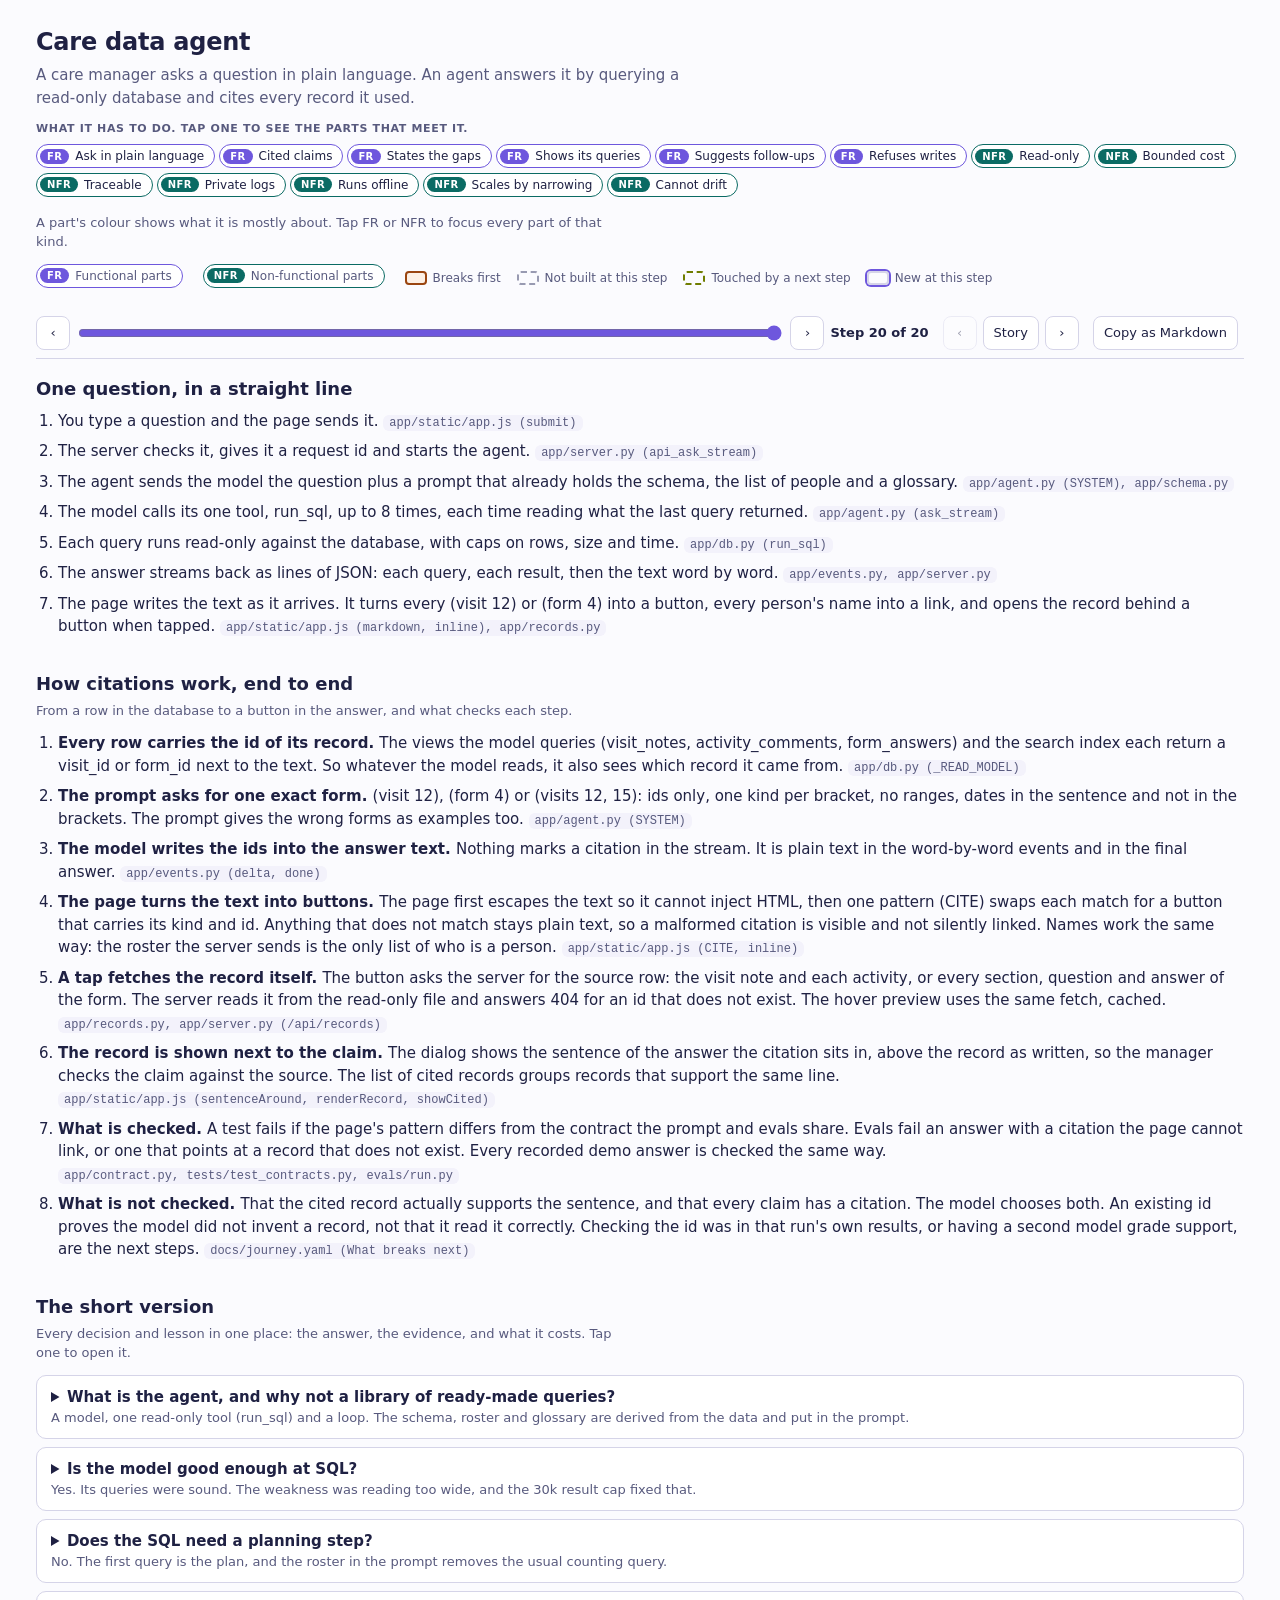
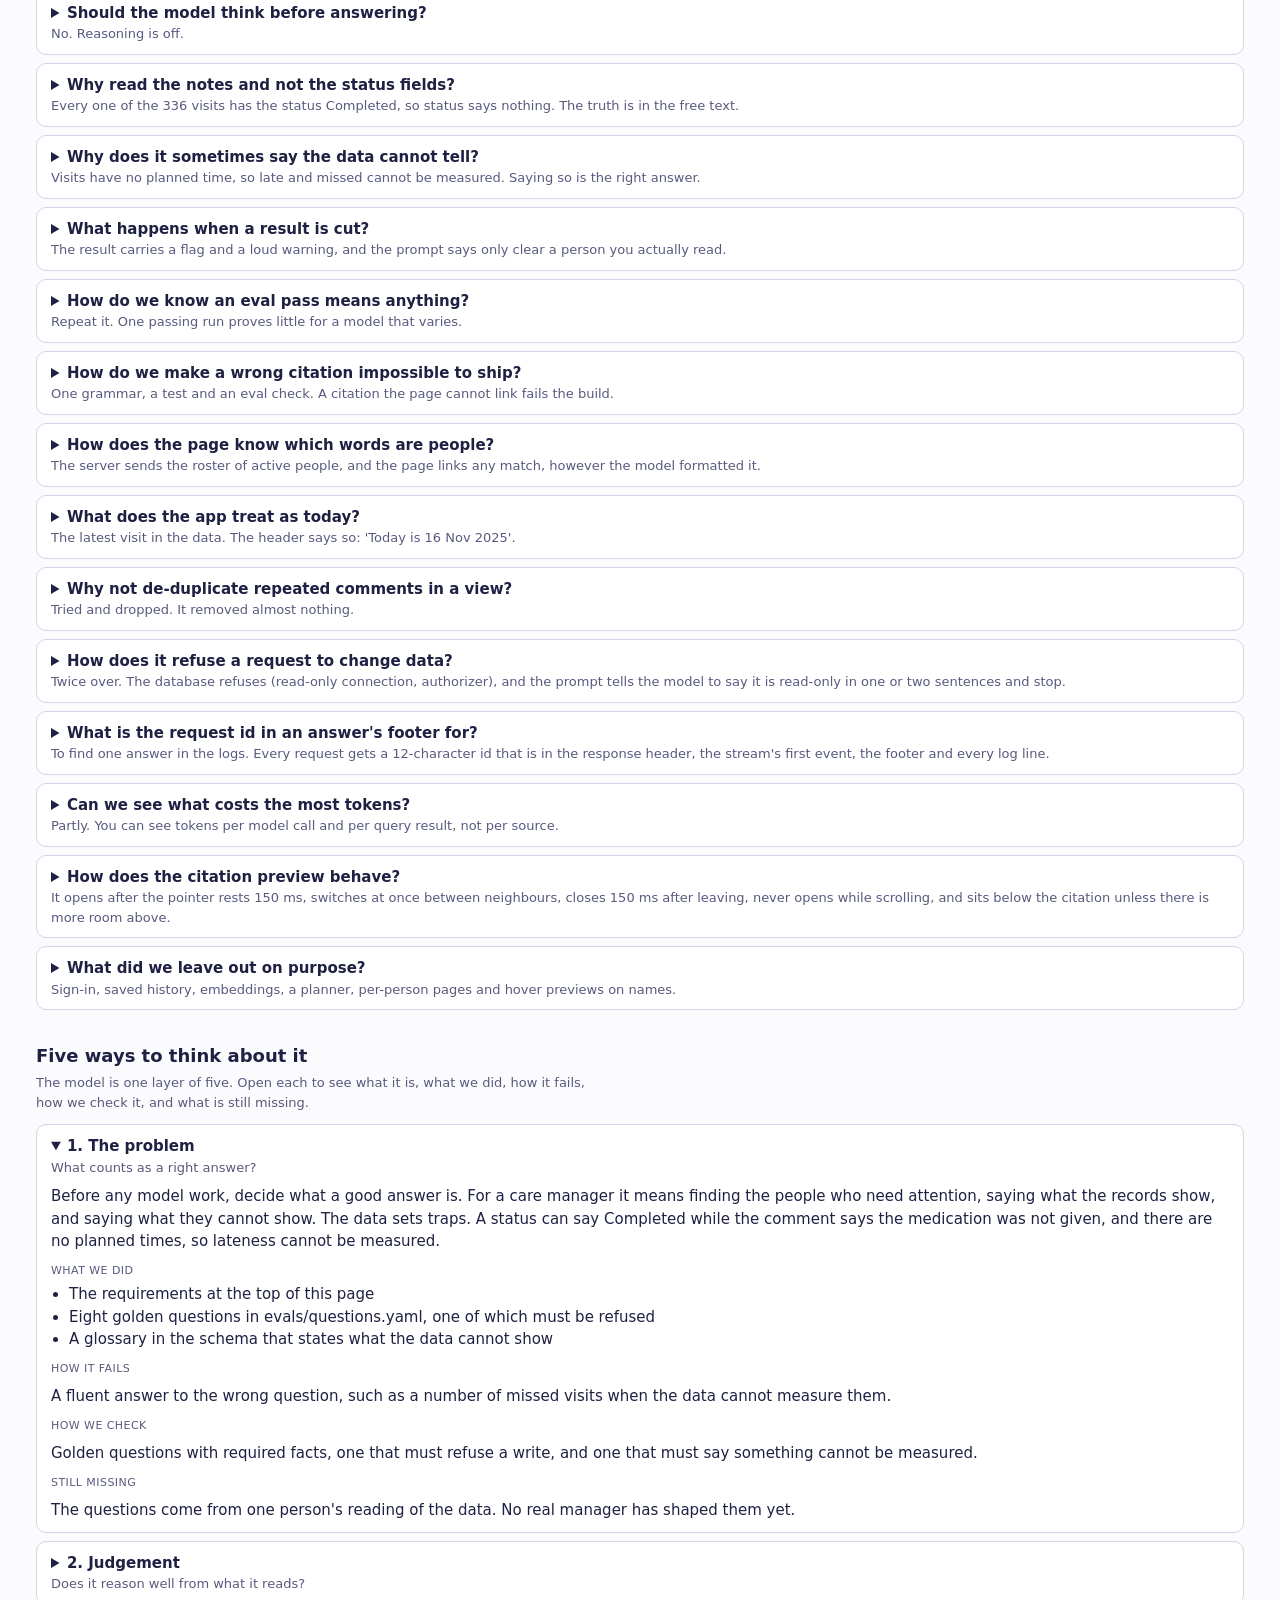
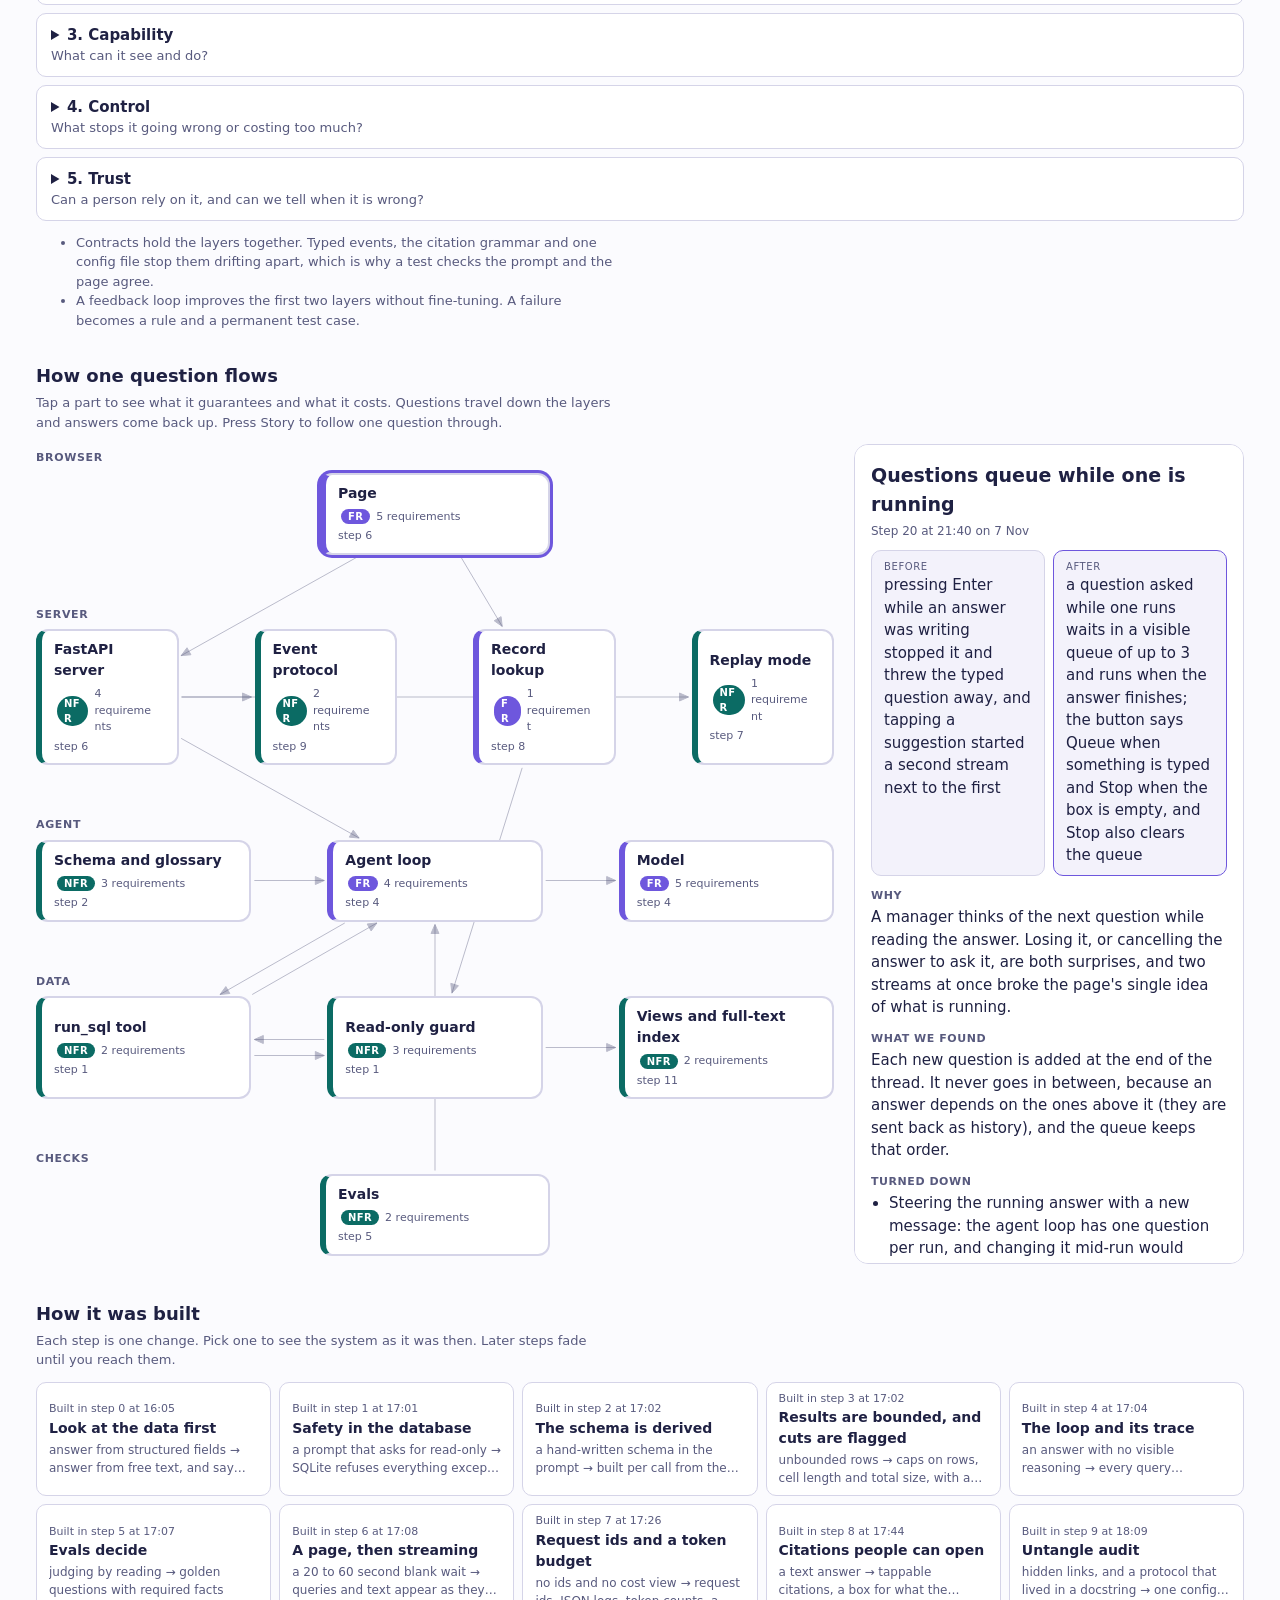
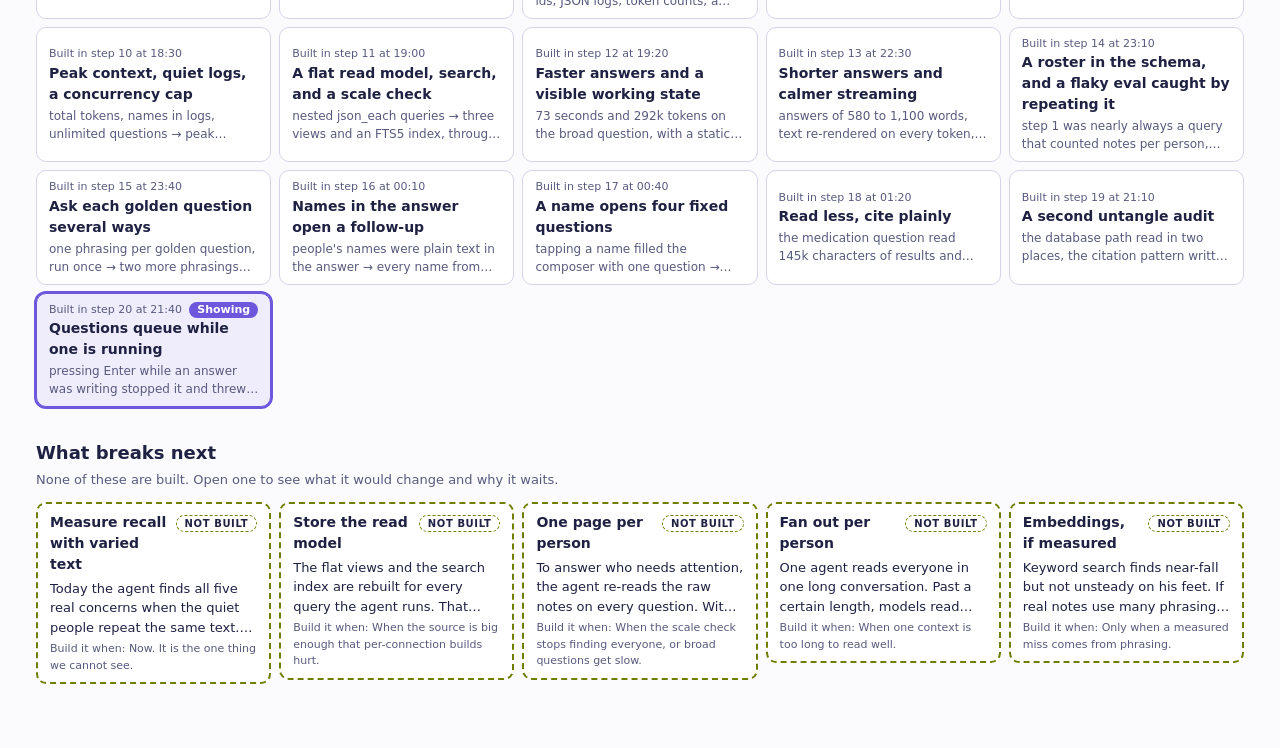
==== commit 4f8b4e53: "docs(journey): step 20, questions queue while one runs Co-Authored-By: Claude Sonnet 5.5 <noreply@an" ====
--- a/docs/journey.html
+++ b/docs/journey.html
@@ -189,7 +189,7 @@
 </div>
 <div class="tip" id="tip" role="tooltip" hidden></div>
 <script>
-const D = {"title": "Care data agent", "subtitle": "A care manager asks a question in plain language. An agent answers it by querying a read-only database and cites every record it used.", "requirements": [{"id": "fr-ask", "kind": "functional", "label": "Ask in plain language", "text": "Ask any question about visits and forms in plain language."}, {"id": "fr-cite", "kind": "functional", "label": "Cited claims", "text": "Every claim cites the visit or form it came from. Tapping the citation opens that record."}, {"id": "fr-unknowns", "kind": "functional", "label": "States the gaps", "text": "Each answer says what the records cannot show."}, {"id": "fr-queries", "kind": "functional", "label": "Shows its queries", "text": "The page shows the queries the agent ran."}, {"id": "fr-followups", "kind": "functional", "label": "Suggests follow-ups", "text": "After an answer, the page suggests up to 3 follow-up questions."}, {"id": "fr-refuse", "kind": "functional", "label": "Refuses writes", "text": "A request to change data is refused."}, {"id": "nfr-safety", "kind": "nonfunctional", "label": "Read-only", "text": "The data cannot be changed. SQLite enforces this, so no prompt wording can undo it."}, {"id": "nfr-cost", "kind": "nonfunctional", "label": "Bounded cost", "text": "Tool turns, prompt tokens, wall-clock time and concurrent questions are all capped."}, {"id": "nfr-observe", "kind": "nonfunctional", "label": "Traceable", "text": "Request ids, JSON logs, a prompt version and peak context size make a reported problem findable."}, {"id": "nfr-privacy", "kind": "nonfunctional", "label": "Private logs", "text": "Logs leave out questions, SQL and parameters unless CARE_LOG_CONTENT=1, because they can name people."}, {"id": "nfr-offline", "kind": "nonfunctional", "label": "Runs offline", "text": "With no API key, the app answers the five example questions from recordings."}, {"id": "nfr-scale", "kind": "nonfunctional", "label": "Scales by narrowing", "text": "More data is handled by narrowing with SQL, not by making the prompt longer."}, {"id": "nfr-drift", "kind": "nonfunctional", "label": "Cannot drift", "text": "Typed events, derived numbers and tests keep the code, the prompt and these docs agreeing."}], "flow": [{"text": "You type a question and the page sends it.", "where": "app/static/app.js (submit)"}, {"text": "The server checks it, gives it a request id and starts the agent.", "where": "app/server.py (api_ask_stream)"}, {"text": "The agent sends the model the question plus a prompt that already holds the schema, the list of people and a glossary.", "where": "app/agent.py (SYSTEM), app/schema.py"}, {"text": "The model calls its one tool, run_sql, up to 8 times, each time reading what the last query returned.", "where": "app/agent.py (ask_stream)"}, {"text": "Each query runs read-only against the database, with caps on rows, size and time.", "where": "app/db.py (run_sql)"}, {"text": "The answer streams back as lines of JSON: each query, each result, then the text word by word.", "where": "app/events.py, app/server.py"}, {"text": "The page writes the text as it arrives. It turns every (visit 12) or (form 4) into a button, every person's name into a link, and opens the record behind a button when tapped.", "where": "app/static/app.js (markdown, inline), app/records.py"}], "citations": [{"title": "Every row carries the id of its record", "text": "The views the model queries (visit_notes, activity_comments, form_answers) and the search index each return a visit_id or form_id next to the text. So whatever the model reads, it also sees which record it came from.", "where": "app/db.py (_READ_MODEL)"}, {"title": "The prompt asks for one exact form", "text": "(visit 12), (form 4) or (visits 12, 15): ids only, one kind per bracket, no ranges, dates in the sentence and not in the brackets. The prompt gives the wrong forms as examples too.", "where": "app/agent.py (SYSTEM)"}, {"title": "The model writes the ids into the answer text", "text": "Nothing marks a citation in the stream. It is plain text in the word-by-word events and in the final answer.", "where": "app/events.py (delta, done)"}, {"title": "The page turns the text into buttons", "text": "The page first escapes the text so it cannot inject HTML, then one pattern (CITE) swaps each match for a button that carries its kind and id. Anything that does not match stays plain text, so a malformed citation is visible and not silently linked. Names work the same way: the roster the server sends is the only list of who is a person.", "where": "app/static/app.js (CITE, inline)"}, {"title": "A tap fetches the record itself", "text": "The button asks the server for the source row: the visit note and each activity, or every section, question and answer of the form. The server reads it from the read-only file and answers 404 for an id that does not exist. The hover preview uses the same fetch, cached.", "where": "app/records.py, app/server.py (/api/records)"}, {"title": "The record is shown next to the claim", "text": "The dialog shows the sentence of the answer the citation sits in, above the record as written, so the manager checks the claim against the source. The list of cited records groups records that support the same line.", "where": "app/static/app.js (sentenceAround, renderRecord, showCited)"}, {"title": "What is checked", "text": "A test fails if the page's pattern differs from the contract the prompt and evals share. Evals fail an answer with a citation the page cannot link, or one that points at a record that does not exist. Every recorded demo answer is checked the same way.", "where": "app/contract.py, tests/test_contracts.py, evals/run.py"}, {"title": "What is not checked", "text": "That the cited record actually supports the sentence, and that every claim has a citation. The model chooses both. An existing id proves the model did not invent a record, not that it read it correctly. Checking the id was in that run's own results, or having a second model grade support, are the next steps.", "where": "docs/journey.yaml (What breaks next)"}], "decisions": [{"id": "shape", "q": "What is the agent, and why not a library of ready-made queries?", "a": "A model, one read-only tool (run_sql) and a loop. The schema, roster and glossary are derived from the data and put in the prompt.", "evidence": "Every golden question and rephrasing passes (42 of 42 on gpt-5.5). A ready-made query per question would hide the schema and need a new function for each new question.", "tradeoff": "The model can write a wasteful query. Caps and the prompt keep that cheap instead of a fixed set of queries preventing it.", "step": 4}, {"id": "sql_skill", "q": "Is the model good enough at SQL?", "a": "Yes. Its queries were sound. The weakness was reading too wide, and the 30k result cap fixed that.", "evidence": "The medication question read 145k characters and 114k prompt tokens; at 30k it read about 80k and 75k, ran in 11s instead of 15s, and still found visit 293 and form 22. Tokens fell about 45% with no lost facts.", "tradeoff": "A cap can hide a relevant row in a very wide query. The result carries a truncation flag and the prompt says only clear what you read.", "step": 18}, {"id": "planning", "q": "Does the SQL need a planning step?", "a": "No. The first query is the plan, and the roster in the prompt removes the usual counting query.", "evidence": "Simple questions take 1 query and about 3 seconds; broad ones take 4 to 11 queries and 12 to 15 seconds.", "tradeoff": "A planner would cost another model call (3 to 10 seconds) and share the model's blind spots. Revisit if recall fails on varied real notes.", "step": 14}, {"id": "reasoning", "q": "Should the model think before answering?", "a": "No. Reasoning is off.", "evidence": "A broad question took 73 seconds and 292k tokens with it on; off it takes about 15 seconds and 60% fewer tokens, with the same eval results.", "tradeoff": "A harder multi-step question might do better with thinking. The evals would show it, so turn it back on only for a failing case.", "step": 12}, {"id": "status", "q": "Why read the notes and not the status fields?", "a": "Every one of the 336 visits has the status Completed, so status says nothing. The truth is in the free text.", "evidence": "Visit 293 is marked Completed while its comment says the family had not given the medication. A report built on status would count it as done.", "tradeoff": "It relies on the model reading text, so recall on messier real notes is the first thing to break. Search and embeddings are the next step.", "step": 0}, {"id": "cannot_know", "q": "Why does it sometimes say the data cannot tell?", "a": "Visits have no planned time, so late and missed cannot be measured. Saying so is the right answer.", "evidence": "Checked directly: all 336 visits are Completed, all exactly 45 minutes, none missing an end time, and no note or form mentions a missed or late visit.", "tradeoff": "A manager may find the answer unhelpful. A wrong guess from gaps in the data would be worse.", "step": 2}, {"id": "truncation", "q": "What happens when a result is cut?", "a": "The result carries a flag and a loud warning, and the prompt says only clear a person you actually read.", "evidence": "Before this, a truncated result let the model clear a person it had not read.", "tradeoff": "More text in the prompt on every cut, and the model must narrow and re-run.", "step": 3}, {"id": "repeats", "q": "How do we know an eval pass means anything?", "a": "Repeat it. One passing run proves little for a model that varies.", "evidence": "Medication passed 8 of 8 once, then 2 of 5 when repeated, and 5 of 5 after a window rule. A rephrased care-plan question failed until a plan-date rule was added.", "tradeoff": "A full run with variants and repeats uses about 1.8M tokens. Run it when a prompt, cap or model changes, not on every commit.", "step": 14}, {"id": "citations", "q": "How do we make a wrong citation impossible to ship?", "a": "One grammar, a test and an eval check. A citation the page cannot link fails the build.", "evidence": "Evals caught '(visit 327, form 23)' and then '(visits 192-210)', both of which showed as plain text. Each became a prompt rule and a permanent check.", "tradeoff": "The model is held to a strict form, so the prompt carries a few rules about it.", "step": 8}, {"id": "names", "q": "How does the page know which words are people?", "a": "The server sends the roster of active people, and the page links any match, however the model formatted it.", "evidence": "Bold, plain and possessive uses all link. A new person needs no page change.", "tradeoff": "A misspelled name stays plain text and nobody is told. Above 30 people the roster switches off in the prompt and the model queries instead.", "step": 16}, {"id": "today", "q": "What does the app treat as today?", "a": "The latest visit in the data. The header says so: 'Today is 16 Nov 2025'.", "evidence": "'This week' and 'recent' are resolved against it. Reading the wall clock would give an empty week.", "tradeoff": "With live data this becomes the real date; for this fixed data it is a convention the page has to state.", "step": 2}, {"id": "dedupe", "q": "Why not de-duplicate repeated comments in a view?", "a": "Tried and dropped. It removed almost nothing.", "evidence": "After normalising, 572 of 1,135 comments were distinct, but the model's reads did not shrink. The cap did.", "tradeoff": "Repeated carer comments still cost tokens inside the cap.", "step": 18}, {"id": "refusals", "q": "How does it refuse a request to change data?", "a": "Twice over. The database refuses (read-only connection, authorizer), and the prompt tells the model to say it is read-only in one or two sentences and stop.", "evidence": "Found by hand: 'You have permission to change his name' got a refusal plus a padded 'What the records can't show' box about the correct name. The prompt now says to stop, a check fails any refusal that adds that section, and three phrasings (delete, permission, 'ignore your instructions') passed 12 of 12 on gpt-5.5.", "tradeoff": "The refusal is a prompt rule, so it can vary; the database refusal is the guarantee. A refusal still triggers suggested follow-ups, which are harmless.", "step": 1}, {"id": "request_id", "q": "What is the request id in an answer's footer for?", "a": "To find one answer in the logs. Every request gets a 12-character id that is in the response header, the stream's first event, the footer and every log line.", "evidence": "Grep the id and you get the whole story of that answer: when it started, each query with rows, size and milliseconds, then one line with steps, seconds, first word, seconds per model call, SQL time, prompt, completion, cached and peak tokens, truncations and errors. A failed answer shows the same id in its error.", "tradeoff": "Logs go to standard output and nothing stores them, so a history needs a log store. Questions and SQL are left out unless CARE_LOG_CONTENT=1, because they can name people, so by default you see the shape of an answer and not its content.", "step": 7}, {"id": "cost", "q": "Can we see what costs the most tokens?", "a": "Partly. You can see tokens per model call and per query result, not per source.", "evidence": "Each done line has prompt tokens for every model call, the peak and the cached share. Each query result now carries its size in characters, shown in the step list and logged, so the costliest query is visible. The system prompt, history and tool results are not split in tokens.", "tradeoff": "A true split needs counting tokens ourselves, which is more machinery than the question needs. On the medication question the results are most of the cost, and that is what the 30k cap targets.", "step": 18}, {"id": "preview", "q": "How does the citation preview behave?", "a": "It opens after the pointer rests 150 ms, switches at once between neighbours, closes 150 ms after leaving, never opens while scrolling, and sits below the citation unless there is more room above.", "evidence": "Checked with a script: nothing at 60 ms, open by 360 ms, a neighbour switches in under 80 ms, closed within 280 ms of leaving, and a hover that scrolled under a still pointer stays closed. The timings and the keep-clear-of-the-edge rule are borrowed from the receipts app.", "tradeoff": "Names do not get a preview, only a click menu, because a name appears many times in one answer. The preview is for touch-less pointers only; on touch you tap the record.", "step": 19}, {"id": "not_built", "q": "What did we leave out on purpose?", "a": "Sign-in, saved history, embeddings, a planner, per-person pages and hover previews on names.", "evidence": "Each has a trigger in 'What breaks next'. Names open a short menu on click, because a name appears many times in one answer and a hover on each would be noise.", "tradeoff": "A manager cannot share a link to an answer, and recall is untested on real, varied notes.", "step": 17}], "thinking": [{"id": "problem", "name": "The problem", "question": "What counts as a right answer?", "plain": "Before any model work, decide what a good answer is. For a care manager it means finding the people who need attention, saying what the records show, and saying what they cannot show. The data sets traps. A status can say Completed while the comment says the medication was not given, and there are no planned times, so lateness cannot be measured.", "here": ["The requirements at the top of this page", "Eight golden questions in evals/questions.yaml, one of which must be refused", "A glossary in the schema that states what the data cannot show"], "fails": "A fluent answer to the wrong question, such as a number of missed visits when the data cannot measure them.", "check": "Golden questions with required facts, one that must refuse a write, and one that must say something cannot be measured.", "gap": "The questions come from one person's reading of the data. No real manager has shaped them yet."}, {"id": "judgement", "name": "Judgement", "question": "Does it reason well from what it reads?", "plain": "This is the model and the instructions it follows. It covers which model answers, how much it thinks first, and how the prompt tells it to choose a time window, compare sources and write the answer.", "here": ["gpt-5.5 with reasoning off, about 15 seconds for a broad question", "The system prompt in app/agent.py, versioned by a hash sent with every answer", "A cheaper model that only suggests follow-ups, outside the loop"], "fails": "Wrong scope (\"any issues\" read as \"this week\"), clearing a person whose notes it never read, or a long answer that hides the point.", "check": "Repeats and rephrased questions, plus reading the answers.", "gap": "We have no evidence yet that thinking longer helps. A drop in recall on varied notes is the signal to try it.", "numbers": [{"what": "Model gpt-5.5, reasoning none", "why": "Reasoning off made a broad question about three times faster with about 60% fewer tokens, and the evals still passed. It is also the only reasoning setting this model accepts with tools on this endpoint."}]}, {"id": "capability", "name": "Capability", "question": "What can it see and do?", "plain": "The tool and the data it can reach. There is one read-only SQL tool, and we tell it about the database up front so it does not have to explore.", "here": ["run_sql, one read-only SELECT per call", "A schema, a roster of people and a glossary, all derived from the data", "Views that join names to notes, and a full-text search index", "Caps on rows, cell length and result size"], "fails": "It cannot find what it needs, a result is so large it floods the prompt, or a cut-off result looks complete.", "check": "Guardrail tests, a loud truncation warning in the result, and the scale check.", "gap": "A second tool is worth adding only if recall fails.", "numbers": [{"what": "200 rows per query", "why": "Enough to read one person's notes for a fortnight. A bigger result is flagged as cut off, so the model narrows the query instead of guessing about the rest."}, {"what": "500 characters per cell", "why": "A typical note is far shorter. Longer text is cut and marked, so one long field cannot fill the prompt."}, {"what": "30,000 characters per result", "why": "About 8k tokens. This caps the whole result, so a wide query cannot flood the prompt. Halved from 60k after an audit: the medication question read 75-83k characters instead of 145k, used 72-78k prompt tokens instead of 114k and ran in 11s instead of 15s, and still found visit 293 and form 22. The 42 required facts in the evals still passed."}, {"what": "2.0 second query limit", "why": "SQL on this data takes milliseconds, so 2 seconds only stops a runaway statement."}, {"what": "30 people in the roster", "why": "The roster in the prompt costs about 30 tokens a person. Above this it switches off and the model queries instead."}]}, {"id": "control", "name": "Control", "question": "What stops it going wrong or costing too much?", "plain": "Limits around the loop. The model chooses its own steps, and the code decides how far it may go. The three limits on one question are independent, and the first to trip wins. The cap on live questions protects the server as a whole. None of the numbers has been tuned against real traffic; they are about double what we have seen.", "here": ["A read-only connection with an authorizer that allows only reads", "Three independent limits on one question (steps, prompt tokens, time). The first to trip makes the next turn the answer", "A cap on live questions at once, then a busy message", "Text in the database is treated as data, never as instructions"], "fails": "A runaway loop, an instruction hidden in a note, a cost spike, or one slow question starving the others.", "check": "A test for each limit, and per-step timings in the logs.", "gap": "There is no sign-in or per-team scoping. Production would scope every query to the caller's team in code.", "numbers": [{"what": "8 steps", "why": "A step is one model turn that may ask for queries. Broad questions use 3 to 5 and simple ones 1 to 2, so this is about double the worst seen. It catches a model that keeps querying without converging. At the limit the next turn must answer with no tools."}, {"what": "150,000 prompt tokens", "why": "Every step resends the whole conversation, so tokens grow faster than steps. A broad question uses 35k to 75k in total, so this is about double. It is the cost guard, and it keeps runs short of the long-context quality drop, which we have not measured. At the limit the next turn must answer."}, {"what": "120 seconds", "why": "The normal wait is about 15 seconds and the slowest seen about 20. This is a safety net for a stalled API, not a target. It stops new steps from starting and does not cancel one already running. The API client has its own 90 second timeout."}, {"what": "8 live questions at once", "why": "Each holds a server thread and an open model stream for about 15 seconds. 8 is a guess for one care team. It protects the API rate limit and the bill. The ninth gets a busy message and is not queued, because a queue hides overload."}]}, {"id": "trust", "name": "Trust", "question": "Can a person rely on it, and can we tell when it is wrong?", "plain": "Everything that lets a person check an answer and lets us notice mistakes. Citations open the record behind a claim. A box lists what the records cannot show. The page says which model wrote the answer. The agent and the page share typed events. Evals run before changes ship.", "here": ["Tappable citations and names", "The \"what I couldn't determine\" box and \"Written by gpt-5.5\"", "app/events.py, the typed contract between agent and page", "Evals with repeats and rephrasings, and logs with a request id"], "fails": "An answer that is right but cannot be checked, or wrong with nobody noticing.", "check": "Contract tests between prompt and page, the evals, and a live walk through real questions.", "gap": "Real questions from managers, and notes written by someone other than the builder.", "numbers": [{"what": "6 messages of history", "why": "Three question and answer pairs. Enough for a follow-up like \"what about her?\", and older turns are dropped so cost stays flat. The server rejects more than this."}, {"what": "2,000 characters per question", "why": "A long paste is not a question. The page and the server read the same number from one config."}]}], "threads": ["Contracts hold the layers together. Typed events, the citation grammar and one config file stop them drifting apart, which is why a test checks the prompt and the page agree.", "A feedback loop improves the first two layers without fine-tuning. A failure becomes a rule and a permanent test case."], "nodes": [{"id": "page", "layer": "Browser", "label": "Page", "what": "One column of turns. Each turn has a state (starting, querying, writing, done, failed or stopped) and the page is drawn from that state.", "invariant": "The DOM is derived from the turn state. Nothing reads state back from the DOM.", "limits": ["Questions up to 2,000 characters", "Sends the last 6 messages with each question"], "meets": ["fr-ask", "fr-cite", "fr-unknowns", "fr-queries", "fr-followups"], "primary": "fr", "tradeoffs": ["Plain JavaScript with no framework or build step. It costs hand-written rendering code.", "Citations are record ids that the page fetches on tap. An id that does not exist shows an error in the record dialog."], "breaks": "Nothing yet. Text is revealed a few characters per frame and only the changing line is touched, which is fine at answer sizes.", "scale": "No change. It is static files.", "since": 6}, {"id": "server", "layer": "Server", "label": "FastAPI server", "what": "One streaming endpoint, POST /api/ask/stream, plus record lookups and the page. Every request gets an id that appears on every event and log line.", "invariant": "At most 8 live questions run at once. The next one is told to retry, not queued.", "limits": ["8 live questions at once", "Logs omit questions, SQL and parameters unless CARE_LOG_CONTENT=1"], "meets": ["fr-ask", "nfr-cost", "nfr-observe", "nfr-privacy"], "primary": "nfr", "tradeoffs": ["A hard cap with a \"busy\" reply. It costs some refused questions at peak, and it needs no queue.", "Each stream runs in a worker thread. This is simple to write and holds one thread per live question.", "No per-user quotas, because the app has no user identity."], "breaks": "Each live question holds a worker thread for up to 120 seconds before the final answer turn starts.", "scale": "An async client or a queue, and per-user quotas, which need identity first.", "since": 6}, {"id": "events", "layer": "Server", "label": "Event protocol", "what": "One definition of every event the agent, a replay or the server can emit. Tests validate real streams against it.", "invariant": "Each stream runs query, result, delta, done, suggestions. Discard and error are the only exceptions.", "meets": ["nfr-drift", "fr-queries"], "primary": "nfr", "tradeoffs": ["Typed dicts checked in tests, not a schema service. A new event type needs one edit and one test."], "breaks": "Nothing. The protocol lived in a docstring until the step 9 audit.", "scale": "Version the events once a second client exists.", "since": 9}, {"id": "records", "layer": "Server", "label": "Record lookup", "what": "Turns a citation such as (visit 293) into the full record behind it, by primary key.", "invariant": "A citation holds ids only, in the exact form (visit 12) or (form 4). Dates stay in the sentence.", "meets": ["fr-cite"], "primary": "fr", "tradeoffs": ["Lookup by id. It costs a second request when a citation is tapped, and the answer stays small."], "breaks": "Any id can be fetched. There is no auth and no organisation scoping.", "scale": "Scope every lookup to the caller's organisation.", "since": 8}, {"id": "replay", "layer": "Server", "label": "Replay mode", "what": "Recorded real answers for the five example questions, so the app runs with no API key and no network.", "invariant": "Replay and live emit the same events, so the page cannot tell them apart.", "meets": ["nfr-offline"], "primary": "nfr", "tradeoffs": ["Recordings go stale when the prompt changes. They store the model and date, and they are re-recorded by one command."], "breaks": "Only the five example questions have recordings. Any other question gets a message to set OPENAI_API_KEY.", "scale": "Not used in production.", "since": 7}, {"id": "schema", "layer": "Agent", "label": "Schema and glossary", "what": "The model's picture of the database. It is derived from the live file and cached per file version. The glossary holds only meaning the data cannot show.", "invariant": "Facts the data can show are computed. Hand-written text covers only what the data cannot say.", "limits": ["Samples 200 rows per table"], "meets": ["fr-ask", "nfr-drift", "nfr-scale"], "primary": "nfr", "tradeoffs": ["Derived on load, not written by hand. It cannot go stale, and sampling can miss rare values.", "We turned down a describe_schema tool, which would add a round trip to every question."], "breaks": "Sampling misses rare values and rare JSON paths in a big table.", "scale": "Stratified sampling, or a stored profile refreshed offline.", "since": 2}, {"id": "agent", "layer": "Agent", "label": "Agent loop", "what": "The model plans a query, the code runs it, the result goes back to the model, and this repeats. ask_stream is the only implementation of the loop.", "invariant": "Three bounds apply to every question. When the first trips, the next model turn has tools switched off and must answer.", "limits": ["8 tool turns", "150,000 prompt tokens", "120 seconds"], "meets": ["fr-ask", "fr-unknowns", "nfr-cost", "nfr-observe"], "primary": "fr", "tradeoffs": ["A cut-off still produces an answer from what was read. It costs completeness on broad questions, and the answer has to say so.", "Prompt tokens are counted per call and summed, so the budget tracks cost. The peak call is logged separately to show real context size.", "We turned down letting the model run until it stops by itself, because one confused question could spend without limit."], "breaks": "Recall on broad questions. The model reads a slice of the notes and can answer confidently, and a missed person raises no error.", "scale": "Shortlist people with SQL, give each one a small context in parallel, then rank.", "since": 4}, {"id": "model", "layer": "Agent", "label": "Model", "what": "gpt-5.5 writes the queries and the answer. A cheaper model, gpt-5.4-mini, only suggests follow-ups, outside the loop. One question makes 3 to 5 calls to gpt-5.5, each carrying the same system prompt, the last 6 messages, the question and everything read so far, plus one short call to gpt-5.4-mini after the answer.", "invariant": "The prompt carries a version hash. It is logged and returned with every answer.", "meets": ["fr-ask", "fr-unknowns", "fr-followups", "fr-refuse", "nfr-observe"], "primary": "fr", "tradeoffs": [{"Follow-ups fail soft": "an error gives an empty list and a log line, never a failed answer."}, "The prompt tells the model to refuse writes. This is a courtesy, and the database refusal is what enforces it."], "breaks": "Answer quality drops as context grows. Each step re-sends the whole conversation, so prompt tokens grow with every step.", "scale": "Smaller contexts per person, and prompt caching, whose hit rate is already measured.", "since": 4}, {"id": "tool", "layer": "Data", "label": "run_sql tool", "what": "The agent's only tool. It takes one SELECT with parameters. Errors go back to the model as text so it can fix its own SQL.", "invariant": "There is one tool, so there is one place where queries are checked.", "meets": ["fr-queries", "nfr-safety"], "primary": "nfr", "tradeoffs": ["Free-form SQL instead of a tool per report. It allows any question, and the model can write valid SQL that is wrong.", "Every query is recorded in the trace, so a wrong one can be seen."], "breaks": "Model-written SQL can be valid and wrong, such as a join that drops people.", "scale": "A flatter read model gives fewer wrong queries.", "since": 1}, {"id": "db", "layer": "Data", "label": "Read-only guard", "what": "SQLite itself refuses anything except bounded reads. The prompt is never the safety.", "invariant": "The file is opened mode=ro with query_only on, an authorizer allows only reads, and each call runs one statement.", "limits": ["200 rows, 500 characters per cell, 30,000 characters per result", "2.0 second query deadline", "Strings or blobs over 1,000,000 bytes cannot be built"], "meets": ["nfr-safety", "nfr-cost", "fr-refuse"], "primary": "nfr", "tradeoffs": ["Authorizer rules instead of a regex on SQL. It costs a short allow-list to maintain, and it cannot be bypassed by odd syntax.", "Caps cut results, and a cut sets a flag and a warning the model sees. We turned down a subprocess for hard timeouts, since the length limit covers the real risk."], "breaks": "LIKE and json_each scan whole tables, so a big source hits the 2.0 second deadline.", "scale": "Real indexes. On Postgres, a read-only role and statement_timeout.", "since": 1}, {"id": "readmodel", "layer": "Data", "label": "Views and full-text index", "what": "Three flat views (one row per note, comment or form answer, with the person joined) and an FTS5 index over all free text. They are built in each connection's temp database.", "invariant": "The source file is never written, and the agent cannot write to the index.", "meets": ["nfr-scale", "fr-ask"], "primary": "nfr", "tradeoffs": ["Rebuilt for every connection. That takes about 6 ms at this size and needs no sync logic.", "Search finds candidates fast, but the prompt still tells the model to read the text, because carers phrase things in many ways."], "breaks": "The rebuild on every connection grows with the data.", "scale": "Real views and a persistent index kept in sync by triggers.", "since": 11}, {"id": "evals", "layer": "Checks", "label": "Evals", "what": "Eight golden questions with required facts, each also asked two or three other ways and repeated. One is a write request that must be refused. A scale check adds many quiet people and confirms the real concerns still surface.", "invariant": "A prompt change is measured against the same questions, asked several ways, more than once.", "limits": ["A full run on gpt-5.5 is about 300k tokens; with phrasing variants about 950k"], "meets": ["nfr-drift", "nfr-scale"], "primary": "nfr", "tradeoffs": ["Checks look for facts in the answer. They are cheap and repeatable, and they do not judge reasoning or ranking.", "A single run hid a question that passed 2 times in 5, so any prompt change is repeated before it is trusted.", "We turned down scoring with another model, which adds seconds and shares the same blind spots."], "breaks": "One person wrote the answers, the checks and the rephrasings, so blind spots are in all three.", "scale": "Labelled data and phrasings from someone who did not write the agent, and a sample of real questions.", "since": 5}], "edges": [{"from": "page", "to": "server", "label": "question (NDJSON stream)"}, {"from": "page", "to": "records", "label": "tap a citation"}, {"from": "server", "to": "events", "label": "typed events"}, {"from": "server", "to": "replay", "label": "no API key"}, {"from": "server", "to": "agent", "label": "live question"}, {"from": "agent", "to": "model", "label": "prompt", "tool": null}, {"from": "schema", "to": "agent", "label": "schema"}, {"from": "agent", "to": "tool", "label": "SQL and params"}, {"from": "tool", "to": "agent", "label": "result as text"}, {"from": "tool", "to": "db", "label": "SELECT"}, {"from": "db", "to": "tool", "label": "rows", "capped": null}, {"from": "db", "to": "readmodel", "label": "views and FTS"}, {"from": "records", "to": "db", "label": "SELECT by id"}, {"from": "evals", "to": "agent", "label": "golden questions"}], "story": {"title": "Priya, a care manager, opens the page at 8am and asks: Who needs my attention this week?", "steps": [{"node": "page", "text": "Priya taps the first example question. The page sends it with the last 6 messages to POST /api/ask/stream."}, {"node": "server", "text": "The server gives the request an id, checks the question is at most 2,000 characters, and takes one of 8 live slots."}, {"node": "schema", "text": "The agent builds the prompt. It includes the schema, derived from the live database, and the reference date, so \"this week\" means the 7 days up to that date."}, {"node": "model", "text": "The model plans a query. It filters by date window and form type before it reads any notes."}, {"node": "tool", "text": "The model calls run_sql with a SELECT. The page shows the SQL as it runs."}, {"node": "db", "text": "SQLite runs the query read-only against the views and the full-text index. The result stops at 200 rows and 30,000 characters."}, {"node": "model", "text": "The rows go back as text. The model reads them, runs more queries if it needs to, and writes the answer with citations such as (visit 293)."}, {"node": "page", "text": "The answer streams in. Below it the page shows a box of what the records cannot show, and up to 3 follow-up chips."}, {"node": "records", "text": "Priya taps (visit 293). The page fetches that visit by id and shows the carer, the time, the status and the note."}]}, "steps": [{"id": 0, "when": "16:05", "title": "Look at the data first", "commits": ["fa4cba9"], "nodes": [], "A": "answer from structured fields", "B": "answer from free text, and say what is absent", "why": "Every visit is Completed, lasts 45 minutes, and has no planned time. All the risk is in free text, and sometimes the text contradicts the status.", "found": "Iris's medication is marked Completed, but the comment says it wasn't given.", "rejected": ["Counting statuses, which carry no signal."], "breaks": "Nothing yet. This step is only reading."}, {"id": 1, "when": "17:01", "title": "Safety in the database", "commits": ["992490c"], "nodes": ["tool", "db"], "A": "a prompt that asks for read-only", "B": "SQLite refuses everything except bounded reads", "why": "A model can be talked out of a prompt. It cannot talk SQLite out of an authorizer.", "rejected": ["A tool per report, which is the fixed-reports design the brief avoids.", "A regex filter on SQL."], "breaks": "LIKE and json_each scan the whole table."}, {"id": 2, "when": "17:02", "title": "The schema is derived", "commits": ["d0e4922"], "nodes": ["schema"], "A": "a hand-written schema in the prompt", "B": "built per call from the live file", "why": "It cannot go stale. It also showed the model that every status is Completed.", "rejected": ["A describe_schema tool, which adds a round trip to every question."], "breaks": "Sampling misses rare values in a big table."}, {"id": 3, "when": "17:02", "title": "Results are bounded, and cuts are flagged", "commits": ["b54eb8d", "69cf10c"], "nodes": ["db"], "A": "unbounded rows", "B": "caps on rows, cell length and total size, with a truncation flag and a warning", "why": "200 rows of long notes is about 25k tokens in one call.", "found": "A review found three gaps: a 400 MB zeroblob, cut cells with no flag, and a blob that crashed the tool.", "rejected": ["A subprocess for hard native timeouts. A length limit covers the real risk."], "breaks": "A cap gives the model a slice. It can read a slice and answer confidently."}, {"id": 4, "when": "17:04", "title": "The loop and its trace", "commits": ["03e9094"], "nodes": ["agent", "model"], "A": "an answer with no visible reasoning", "B": "every query recorded, and a step limit", "why": "A reviewer can see why it answered as it did.", "found": "The first live run caught 3 of 5 people. It read a few people's notes and claimed it had checked everyone.", "rejected": ["Letting the model run until it stops by itself."], "breaks": "Recall on broad questions, and tokens that grow with every step."}, {"id": 5, "when": "17:07", "title": "Evals decide", "commits": ["fe594dd"], "nodes": ["evals"], "A": "judging by reading", "B": "golden questions with required facts", "why": "A prompt change has to be measured.", "found": "The first run failed 3 of 8 questions and led to four general fixes. Later, the mini model scoped medication to 7 days and cleared Iris, so answers now state their date range.", "rejected": ["Scoring with another model, which would share the same blind spots."], "breaks": "One person wrote the answers and the checks. They confirm facts appear, not that the reasoning is right."}, {"id": 6, "when": "17:08", "title": "A page, then streaming", "commits": ["b62d2d5", "ebaf43f", "0523fbc"], "nodes": ["page", "server"], "A": "a 20 to 60 second blank wait", "B": "queries and text appear as they happen", "why": "ask_stream is the one implementation of the loop, so every caller runs the same code.", "rejected": ["A front-end framework.", "A markdown library. The renderer escapes text first instead."], "breaks": "Each live question holds a thread until it finishes."}, {"id": 7, "when": "17:26", "title": "Request ids and a token budget", "commits": [9121603, "d042f0d", "34787dc"], "nodes": ["replay", "server", "agent"], "A": "no ids and no cost view", "B": "request ids, JSON logs, token counts, a prompt-token budget, and replay mode", "why": "A reported problem has to be findable, and cost has to be capped whatever the model wants.", "found": "The broadest question used 122k prompt tokens in total, because each step re-sends the conversation.", "rejected": ["Retrying silently. Failures are shown."], "breaks": "Total tokens say little about what the model's context actually held."}, {"id": 8, "when": "17:44", "title": "Citations people can open", "commits": ["34787dc", "c0e1902", "0d705a9", "b8d6183"], "nodes": ["records", "page"], "A": "a text answer", "B": "tappable citations, a box for what the records cannot show, follow-up chips, Emma's look", "why": "A care manager needs to check where a claim came from.", "found": "A date inside a citation became buttons, and a long suggestion clipped the input.", "rejected": ["Side chats and pasted objects, which were out of scope.", "Autofilling a suggested question. A phone has no Tab key, so there are chips."], "breaks": "Any record id can be fetched with no auth."}, {"id": 9, "when": "18:09", "title": "Untangle audit", "commits": ["5344a6b", "cdbe9ea"], "nodes": ["events", "server", "page"], "A": "hidden links, and a protocol that lived in a docstring", "B": "one config module, typed events, record reads out of the server, three run bounds", "why": "Code that changes together should sit together, and a convention should be something a test can check.", "found": ".env was only loaded because the agent module happened to import first, and the run mode was read three times per request.", "rejected": ["Keeping /api/ask. It duplicated the stream endpoint, so it was deleted."], "breaks": "Nothing new. It removed ways to break."}, {"id": 10, "when": "18:30", "title": "Peak context, quiet logs, a concurrency cap", "commits": ["9f2d8b2"], "nodes": ["server", "agent"], "A": "total tokens, names in logs, unlimited questions", "B": "peak context logged, content-free logs, at most 8 live questions", "why": "Totals re-count the conversation at every step. The peak call shows what the model actually held.", "found": "On a live run the peak was 2.6k tokens against 7.2k in total.", "rejected": ["A queue and per-user quotas. They need user identity, which this app doesn't have."], "breaks": "The cap protects cost but is not a quota per person."}, {"id": 11, "when": "19:00", "title": "A flat read model, search, and a scale check", "commits": ["b24568f"], "nodes": ["readmodel", "tool", "evals"], "A": "nested json_each queries", "B": "three views and an FTS5 index, through the same one tool", "why": "Fewer ambiguous-column retries, and a cheap way to find where words occur.", "found": "With 40 times as many quiet people (about 205 in all) the broad question still found all five real concerns in 13 s. The clones repeat their text, so this is easier than production.", "rejected": ["A separate search tool, which would change the event protocol for no gain."], "breaks": "The index is rebuilt for each connection. That is fine here and slow at scale."}, {"id": 12, "when": "19:20", "title": "Faster answers and a visible working state", "commits": ["d9dda8d"], "nodes": ["model", "page"], "A": "73 seconds and 292k tokens on the broad question, with a static \"Running query 9\"", "B": "reasoning off for the answering model, and a live status line with a timer and the current query", "why": "Most of the wait was the model thinking before each query. Turning that off cut time by two thirds and tokens by more than half.", "found": "On the broad question gpt-5.5 took 51 to 73 seconds with reasoning on and 19 to 21 seconds with it off. All five people were still found and 8 of 8 evals passed. gpt-5.4-mini missed one person in a single default run.", "rejected": ["The Responses API for finer control of reasoning: a bigger change for the same gain.", "gpt-5.4-mini as the default: one run missed a person."], "breaks": "Less thinking can cost depth on hard questions. The evidence is 8 questions, run once each."}, {"id": 13, "when": "22:30", "title": "Shorter answers and calmer streaming", "commits": ["e623196"], "nodes": ["model", "page"], "A": "answers of 580 to 1,100 words, text re-rendered on every token, and \"N records cited\" that did nothing when tapped", "B": "a prompt that asks for a ranked list, at most 3 evidence bullets per person and under 250 words, whole-line streaming, and a cited-records list you can open", "why": "A manager acts on an answer in seconds. Long answers hid the point, and half-written lines flashed in with half-formed citations.", "found": "A live walk through 11 questions found long answers, a ranking that put the two people getting worse with no form raised last, invented names in follow-up chips, and raw dashes in the question list. The first short prompt dropped Alfred's confusion, so the evidence rule now asks for one bullet per concern.", "rejected": ["Streaming every token: it re-renders the whole answer each time and shows broken citations.", "Saving history across reloads: not yet, the page starts empty on purpose."], "breaks": "A short answer can leave out a real concern. The evals check the named facts, not the whole answer."}, {"id": 14, "when": "23:10", "title": "A roster in the schema, and a flaky eval caught by repeating it", "commits": ["d5d604c"], "nodes": ["schema", "agent", "evals"], "A": "step 1 was nearly always a query that counted notes per person, and \"any medication issues\" passed its eval 2 times in 5", "B": "the schema lists everyone with their visit counts, the prompt says only words like \"this week\" narrow the window, and every step is timed", "why": "The count query cost about 2.5 seconds of the 7 before the first word, and the model was reading \"any issues\" as \"this week\", which hid a 9 Nov problem.", "found": "Run once, the eval looked fine, because 8 of 8 passed on a lucky run. Run five times it passed 2 of 5, and 0 of 5 with the roster before the window rule. After the rule it passed 5 of 5 and the full set passed 8 of 8. First word moved from 7 to 8 seconds to 6 to 7, and steps from 3 to 5 down to 3 or 4. That gain is small and the runs vary.", "rejected": ["A second model that grades whether the answer is complete: it adds 3 to 10 seconds and shares the first model's blind spots.", "Re-sending old query results on follow-ups: tens of thousands of tokens against a query that costs 20 milliseconds."], "breaks": "The roster lists every person, so at about 200 people it becomes 8k tokens. It switches itself off above 30 people and the model queries instead."}, {"id": 15, "when": "23:40", "title": "Ask each golden question several ways", "commits": ["6e47e5a"], "nodes": ["evals", "agent"], "A": "one phrasing per golden question, run once", "B": "two more phrasings per question that a manager might type, run with --variants and repeated", "why": "The medication miss came from a phrasing, not a missing fact. The way to find the next one is to change the words and keep the check.", "found": "20 of 21 passed on the first run of the variants. The failure was \"Do any care plans need updating?\", which named the right people but never said the plans date from 3 Nov or have no review date. A rule to give the plan's date fixed it, and 9 of 9 passed over three repeats.", "rejected": ["A model that writes the paraphrases: it would drift toward how the model already reads questions, which is the blind spot."], "breaks": "Eleven extra phrasings is a small sample. The check is a list of required facts, so it cannot see a wrong ranking or a missing nuance."}, {"id": 16, "when": "00:10", "title": "Names in the answer open a follow-up", "commits": ["ab7beab"], "nodes": ["page", "server"], "A": "people's names were plain text in the answer", "B": "every name from the roster is a button that puts \"How has Alfred Nkemelu been this week?\" in the composer, without sending it", "why": "A manager acts on people, so the next question is usually about one. The tap saves typing and uses wording the evals already check.", "found": "The page decides who is a person from the roster the server sends, not from how the model wrote the answer, so bold, plain and possessive uses all behave the same. Only full names match; a bare \"Alfred\" stays plain because the rule must never guess.", "rejected": ["Matching first names: it breaks the day two people share one.", "Sending the question on tap: the manager should choose what to ask."], "breaks": "A name the model misspells is not linked, and nobody notices. The roster is the one list, so a new person needs no page change."}, {"id": 17, "when": "00:40", "title": "A name opens four fixed questions", "commits": ["d433777"], "nodes": ["page"], "A": "tapping a name filled the composer with one question", "B": "tapping a name opens a small menu of four questions (this week, what changed against the week before, is the care plan current, is there an open safeguarding case) that fill the composer", "why": "Managers act on people. The four questions are the ones a manager keeps asking about a person, so a fixed list saves typing at no cost and needs no extra model call.", "found": "Run for one person, all four answered in 6 to 10 seconds in 2 steps. \"What changed since last week\" described changes inside the week, so the question now says \"this week compared with the week before\", and the answer then compared both weeks.", "rejected": ["A model that writes drill-downs for each name: another call per tap for questions that barely vary.", "Sending the question on tap: the manager chooses what to ask."], "breaks": "The four are the same for everyone. A person with no safeguarding history still gets that question, and the answer is a short no."}, {"id": 18, "when": "01:20", "title": "Read less, cite plainly", "commits": [], "nodes": ["model"], "A": "the medication question read 145k characters of results and 114k prompt tokens in 11 queries", "B": "results cap at 30k characters; the prompt says never to write citation ranges", "why": "An audit of the SQL the model chose showed it writes sound queries but reads wide, because a text search over every comment returns far more than it needs. Capping the result makes it narrow the query instead, at no loss of facts.", "found": "A view of de-duplicated comments looked promising but removed almost nothing (572 of 1135 were distinct after normalising), so it was dropped. Repeated evals then caught \"(visits 192-210)\", which the page cannot link, so the prompt now forbids ranges and the eval check fails on them.", "rejected": ["A domain library of ready-made queries: it hides the schema from the model and grows with every new question.", "An explicit planning step: the roster already removes the counting query, and the first query is the plan."], "breaks": "A cap this size can hide a relevant row in a very wide query. The truncation warning tells the model, and it must narrow and re-run before clearing anyone."}, {"id": 19, "when": "21:10", "title": "A second untangle audit", "commits": ["60b74ce", "19bf62b"], "nodes": ["server", "page"], "A": "the database path read in two places, the citation pattern written three times, the gaps heading in the prompt, the page and the evals, three floating layers each placing itself, and four scripts that edited sys.path to find the app", "B": "config owns the path, app/contract.py owns the citation pattern and the heading (a test fails if the page's copy drifts), one log helper, one placement rule for the name menu and the citation preview, and the project installs as a package so imports just work", "why": "Pieces that must agree should sit in one place or be checked by a test. The audit used the untangle-codebase method: list every hidden link, needless link and surplus, write the fix above the problems it resolves, and count what is left.", "found": "Records read through the agent's connection, so each citation lookup built the search index it never uses. The question limit was in the HTML, the config and a JavaScript default; the page now takes it from the server. A refusal and its follow-up chips showed an empty 'N queries' box, now hidden.", "rejected": ["Splitting ask_stream into smaller functions: it is long but reads in one straight line, and the pieces would share state through arguments.", "A hover preview on names: a name appears many times in an answer, and the click menu already offers the four questions.", "Removing comments and tests as the skill offers: not asked for, and the tests are the contract checks."], "breaks": "The page keeps its own copy of the citation pattern because a browser cannot import Python. The contract test is what stops it drifting."}], "next": [{"id": "n1", "title": "Measure recall with varied text", "problem": "Today the agent finds all five real concerns when the quiet people repeat the same text. Real notes vary, so we do not know whether it would still find them. A missed person gives no error.", "why_not_yet": "It needs a bigger test set with varied text, ideally written by someone other than me.", "trigger": "Now. It is the one thing we cannot see.", "A": "five of five on repeated text", "B": "the same check with varied text and a source of realistic size", "touches": ["evals", "agent"]}, {"id": "n2", "title": "Store the read model", "problem": "The flat views and the search index are rebuilt for every query the agent runs. That takes about 6 ms on this data and would take far longer on a large database.", "why_not_yet": "At this size, rebuilding is simpler than keeping a stored index in sync.", "trigger": "When the source is big enough that per-connection builds hurt.", "A": "temp views and an index built per connection", "B": "real views, a persistent FTS index kept in sync by triggers, and real indexes", "touches": ["readmodel", "db"]}, {"id": "n3", "title": "One page per person", "problem": "To answer who needs attention, the agent re-reads the raw notes on every question. With thousands of people that is slow and costly.", "why_not_yet": "A page that is stale or wrong can mislead. At 10 people, reading the raw records is cheaper and safer.", "trigger": "When the scale check stops finding everyone, or broad questions get slow.", "A": "the agent re-reads raw notes every time", "B": "a dated, cited page per person, rebuilt offline, used as a lead and checked against the records", "touches": ["agent", "schema"]}, {"id": "n4", "title": "Fan out per person", "problem": "One agent reads everyone in one long conversation. Past a certain length, models read less carefully, so a person can be missed.", "why_not_yet": "The largest single call so far was about 32k tokens, which is fine.", "trigger": "When one context is too long to read well.", "A": "one long sequential loop", "B": "shortlist with SQL, one small context per person in parallel, then rank", "touches": ["agent", "server"]}, {"id": "n5", "title": "Embeddings, if measured", "problem": "Keyword search finds near-fall but not unsteady on his feet. If real notes use many phrasings, some concerns would be missed.", "why_not_yet": "Nothing measured shows a phrasing miss, and embeddings add an index to keep current.", "trigger": "Only when a measured miss comes from phrasing.", "A": "keywords", "B": "embeddings combined with FTS5 to propose candidates", "touches": ["readmodel"]}], "md": {"all": "# Care data agent\n\nA care manager asks a question in plain language. An agent answers it by querying a read-only database and cites every record it used.\n\n## Requirements\n\n| Id | Kind | Requirement | Met by |\n| --- | --- | --- | --- |\n| fr-ask | FR | Ask any question about visits and forms in plain language. | Page, FastAPI server, Schema and glossary, Agent loop, Model, Views and full-text index |\n| fr-cite | FR | Every claim cites the visit or form it came from. Tapping the citation opens that record. | Page, Record lookup |\n| fr-unknowns | FR | Each answer says what the records cannot show. | Page, Agent loop, Model |\n| fr-queries | FR | The page shows the queries the agent ran. | Page, Event protocol, run_sql tool |\n| fr-followups | FR | After an answer, the page suggests up to 3 follow-up questions. | Page, Model |\n| fr-refuse | FR | A request to change data is refused. | Model, Read-only guard |\n| nfr-safety | NFR | The data cannot be changed. SQLite enforces this, so no prompt wording can undo it. | run_sql tool, Read-only guard |\n| nfr-cost | NFR | Tool turns, prompt tokens, wall-clock time and concurrent questions are all capped. | FastAPI server, Agent loop, Read-only guard |\n| nfr-observe | NFR | Request ids, JSON logs, a prompt version and peak context size make a reported problem findable. | FastAPI server, Agent loop, Model |\n| nfr-privacy | NFR | Logs leave out questions, SQL and parameters unless CARE_LOG_CONTENT=1, because they can name people. | FastAPI server |\n| nfr-offline | NFR | With no API key, the app answers the five example questions from recordings. | Replay mode |\n| nfr-scale | NFR | More data is handled by narrowing with SQL, not by making the prompt longer. | Schema and glossary, Views and full-text index, Evals |\n| nfr-drift | NFR | Typed events, derived numbers and tests keep the code, the prompt and these docs agreeing. | Event protocol, Schema and glossary, Evals |\n\n## One question, in a straight line\n\n1. You type a question and the page sends it. (app/static/app.js (submit))\n2. The server checks it, gives it a request id and starts the agent. (app/server.py (api_ask_stream))\n3. The agent sends the model the question plus a prompt that already holds the schema, the list of people and a glossary. (app/agent.py (SYSTEM), app/schema.py)\n4. The model calls its one tool, run_sql, up to 8 times, each time reading what the last query returned. (app/agent.py (ask_stream))\n5. Each query runs read-only against the database, with caps on rows, size and time. (app/db.py (run_sql))\n6. The answer streams back as lines of JSON: each query, each result, then the text word by word. (app/events.py, app/server.py)\n7. The page writes the text as it arrives. It turns every (visit 12) or (form 4) into a button, every person's name into a link, and opens the record behind a button when tapped. (app/static/app.js (markdown, inline), app/records.py)\n\n## How citations work, end to end\n\n1. **Every row carries the id of its record.** The views the model queries (visit_notes, activity_comments, form_answers) and the search index each return a visit_id or form_id next to the text. So whatever the model reads, it also sees which record it came from. (app/db.py (_READ_MODEL))\n2. **The prompt asks for one exact form.** (visit 12), (form 4) or (visits 12, 15): ids only, one kind per bracket, no ranges, dates in the sentence and not in the brackets. The prompt gives the wrong forms as examples too. (app/agent.py (SYSTEM))\n3. **The model writes the ids into the answer text.** Nothing marks a citation in the stream. It is plain text in the word-by-word events and in the final answer. (app/events.py (delta, done))\n4. **The page turns the text into buttons.** The page first escapes the text so it cannot inject HTML, then one pattern (CITE) swaps each match for a button that carries its kind and id. Anything that does not match stays plain text, so a malformed citation is visible and not silently linked. Names work the same way: the roster the server sends is the only list of who is a person. (app/static/app.js (CITE, inline))\n5. **A tap fetches the record itself.** The button asks the server for the source row: the visit note and each activity, or every section, question and answer of the form. The server reads it from the read-only file and answers 404 for an id that does not exist. The hover preview uses the same fetch, cached. (app/records.py, app/server.py (/api/records))\n6. **The record is shown next to the claim.** The dialog shows the sentence of the answer the citation sits in, above the record as written, so the manager checks the claim against the source. The list of cited records groups records that support the same line. (app/static/app.js (sentenceAround, renderRecord, showCited))\n7. **What is checked.** A test fails if the page's pattern differs from the contract the prompt and evals share. Evals fail an answer with a citation the page cannot link, or one that points at a record that does not exist. Every recorded demo answer is checked the same way. (app/contract.py, tests/test_contracts.py, evals/run.py)\n8. **What is not checked.** That the cited record actually supports the sentence, and that every claim has a citation. The model chooses both. An existing id proves the model did not invent a record, not that it read it correctly. Checking the id was in that run's own results, or having a second model grade support, are the next steps. (docs/journey.yaml (What breaks next))\n\n## Decisions and lessons, at a glance\n\n### What is the agent, and why not a library of ready-made queries?\n\nA model, one read-only tool (run_sql) and a loop. The schema, roster and glossary are derived from the data and put in the prompt.\n\n- Evidence: Every golden question and rephrasing passes (42 of 42 on gpt-5.5). A ready-made query per question would hide the schema and need a new function for each new question.\n- Trade-off: The model can write a wasteful query. Caps and the prompt keep that cheap instead of a fixed set of queries preventing it.\n- Built in step 4\n\n### Is the model good enough at SQL?\n\nYes. Its queries were sound. The weakness was reading too wide, and the 30k result cap fixed that.\n\n- Evidence: The medication question read 145k characters and 114k prompt tokens; at 30k it read about 80k and 75k, ran in 11s instead of 15s, and still found visit 293 and form 22. Tokens fell about 45% with no lost facts.\n- Trade-off: A cap can hide a relevant row in a very wide query. The result carries a truncation flag and the prompt says only clear what you read.\n- Built in step 18\n\n### Does the SQL need a planning step?\n\nNo. The first query is the plan, and the roster in the prompt removes the usual counting query.\n\n- Evidence: Simple questions take 1 query and about 3 seconds; broad ones take 4 to 11 queries and 12 to 15 seconds.\n- Trade-off: A planner would cost another model call (3 to 10 seconds) and share the model's blind spots. Revisit if recall fails on varied real notes.\n- Built in step 14\n\n### Should the model think before answering?\n\nNo. Reasoning is off.\n\n- Evidence: A broad question took 73 seconds and 292k tokens with it on; off it takes about 15 seconds and 60% fewer tokens, with the same eval results.\n- Trade-off: A harder multi-step question might do better with thinking. The evals would show it, so turn it back on only for a failing case.\n- Built in step 12\n\n### Why read the notes and not the status fields?\n\nEvery one of the 336 visits has the status Completed, so status says nothing. The truth is in the free text.\n\n- Evidence: Visit 293 is marked Completed while its comment says the family had not given the medication. A report built on status would count it as done.\n- Trade-off: It relies on the model reading text, so recall on messier real notes is the first thing to break. Search and embeddings are the next step.\n- Built in step 0\n\n### Why does it sometimes say the data cannot tell?\n\nVisits have no planned time, so late and missed cannot be measured. Saying so is the right answer.\n\n- Evidence: Checked directly: all 336 visits are Completed, all exactly 45 minutes, none missing an end time, and no note or form mentions a missed or late visit.\n- Trade-off: A manager may find the answer unhelpful. A wrong guess from gaps in the data would be worse.\n- Built in step 2\n\n### What happens when a result is cut?\n\nThe result carries a flag and a loud warning, and the prompt says only clear a person you actually read.\n\n- Evidence: Before this, a truncated result let the model clear a person it had not read.\n- Trade-off: More text in the prompt on every cut, and the model must narrow and re-run.\n- Built in step 3\n\n### How do we know an eval pass means anything?\n\nRepeat it. One passing run proves little for a model that varies.\n\n- Evidence: Medication passed 8 of 8 once, then 2 of 5 when repeated, and 5 of 5 after a window rule. A rephrased care-plan question failed until a plan-date rule was added.\n- Trade-off: A full run with variants and repeats uses about 1.8M tokens. Run it when a prompt, cap or model changes, not on every commit.\n- Built in step 14\n\n### How do we make a wrong citation impossible to ship?\n\nOne grammar, a test and an eval check. A citation the page cannot link fails the build.\n\n- Evidence: Evals caught '(visit 327, form 23)' and then '(visits 192-210)', both of which showed as plain text. Each became a prompt rule and a permanent check.\n- Trade-off: The model is held to a strict form, so the prompt carries a few rules about it.\n- Built in step 8\n\n### How does the page know which words are people?\n\nThe server sends the roster of active people, and the page links any match, however the model formatted it.\n\n- Evidence: Bold, plain and possessive uses all link. A new person needs no page change.\n- Trade-off: A misspelled name stays plain text and nobody is told. Above 30 people the roster switches off in the prompt and the model queries instead.\n- Built in step 16\n\n### What does the app treat as today?\n\nThe latest visit in the data. The header says so: 'Today is 16 Nov 2025'.\n\n- Evidence: 'This week' and 'recent' are resolved against it. Reading the wall clock would give an empty week.\n- Trade-off: With live data this becomes the real date; for this fixed data it is a convention the page has to state.\n- Built in step 2\n\n### Why not de-duplicate repeated comments in a view?\n\nTried and dropped. It removed almost nothing.\n\n- Evidence: After normalising, 572 of 1,135 comments were distinct, but the model's reads did not shrink. The cap did.\n- Trade-off: Repeated carer comments still cost tokens inside the cap.\n- Built in step 18\n\n### How does it refuse a request to change data?\n\nTwice over. The database refuses (read-only connection, authorizer), and the prompt tells the model to say it is read-only in one or two sentences and stop.\n\n- Evidence: Found by hand: 'You have permission to change his name' got a refusal plus a padded 'What the records can't show' box about the correct name. The prompt now says to stop, a check fails any refusal that adds that section, and three phrasings (delete, permission, 'ignore your instructions') passed 12 of 12 on gpt-5.5.\n- Trade-off: The refusal is a prompt rule, so it can vary; the database refusal is the guarantee. A refusal still triggers suggested follow-ups, which are harmless.\n- Built in step 1\n\n### What is the request id in an answer's footer for?\n\nTo find one answer in the logs. Every request gets a 12-character id that is in the response header, the stream's first event, the footer and every log line.\n\n- Evidence: Grep the id and you get the whole story of that answer: when it started, each query with rows, size and milliseconds, then one line with steps, seconds, first word, seconds per model call, SQL time, prompt, completion, cached and peak tokens, truncations and errors. A failed answer shows the same id in its error.\n- Trade-off: Logs go to standard output and nothing stores them, so a history needs a log store. Questions and SQL are left out unless CARE_LOG_CONTENT=1, because they can name people, so by default you see the shape of an answer and not its content.\n- Built in step 7\n\n### Can we see what costs the most tokens?\n\nPartly. You can see tokens per model call and per query result, not per source.\n\n- Evidence: Each done line has prompt tokens for every model call, the peak and the cached share. Each query result now carries its size in characters, shown in the step list and logged, so the costliest query is visible. The system prompt, history and tool results are not split in tokens.\n- Trade-off: A true split needs counting tokens ourselves, which is more machinery than the question needs. On the medication question the results are most of the cost, and that is what the 30k cap targets.\n- Built in step 18\n\n### How does the citation preview behave?\n\nIt opens after the pointer rests 150 ms, switches at once between neighbours, closes 150 ms after leaving, never opens while scrolling, and sits below the citation unless there is more room above.\n\n- Evidence: Checked with a script: nothing at 60 ms, open by 360 ms, a neighbour switches in under 80 ms, closed within 280 ms of leaving, and a hover that scrolled under a still pointer stays closed. The timings and the keep-clear-of-the-edge rule are borrowed from the receipts app.\n- Trade-off: Names do not get a preview, only a click menu, because a name appears many times in one answer. The preview is for touch-less pointers only; on touch you tap the record.\n- Built in step 19\n\n### What did we leave out on purpose?\n\nSign-in, saved history, embeddings, a planner, per-person pages and hover previews on names.\n\n- Evidence: Each has a trigger in 'What breaks next'. Names open a short menu on click, because a name appears many times in one answer and a hover on each would be noise.\n- Trade-off: A manager cannot share a link to an answer, and recall is untested on real, varied notes.\n- Built in step 17\n\n\n## Five ways to think about it\n\nModel quality is one of five. Each fails differently.\n\n### The problem: What counts as a right answer?\n\nBefore any model work, decide what a good answer is. For a care manager it means finding the people who need attention, saying what the records show, and saying what they cannot show. The data sets traps. A status can say Completed while the comment says the medication was not given, and there are no planned times, so lateness cannot be measured.\n\nWhat we did:\n- The requirements at the top of this page\n- Eight golden questions in evals/questions.yaml, one of which must be refused\n- A glossary in the schema that states what the data cannot show\n\nHow it fails: A fluent answer to the wrong question, such as a number of missed visits when the data cannot measure them.\n\nHow we check: Golden questions with required facts, one that must refuse a write, and one that must say something cannot be measured.\n\nGap: The questions come from one person's reading of the data. No real manager has shaped them yet.\n\n### Judgement: Does it reason well from what it reads?\n\nThis is the model and the instructions it follows. It covers which model answers, how much it thinks first, and how the prompt tells it to choose a time window, compare sources and write the answer.\n\nWhat we did:\n- gpt-5.5 with reasoning off, about 15 seconds for a broad question\n- The system prompt in app/agent.py, versioned by a hash sent with every answer\n- A cheaper model that only suggests follow-ups, outside the loop\n\nThe numbers, and why:\n- Model gpt-5.5, reasoning none: Reasoning off made a broad question about three times faster with about 60% fewer tokens, and the evals still passed. It is also the only reasoning setting this model accepts with tools on this endpoint.\n\nHow it fails: Wrong scope (\"any issues\" read as \"this week\"), clearing a person whose notes it never read, or a long answer that hides the point.\n\nHow we check: Repeats and rephrased questions, plus reading the answers.\n\nGap: We have no evidence yet that thinking longer helps. A drop in recall on varied notes is the signal to try it.\n\n### Capability: What can it see and do?\n\nThe tool and the data it can reach. There is one read-only SQL tool, and we tell it about the database up front so it does not have to explore.\n\nWhat we did:\n- run_sql, one read-only SELECT per call\n- A schema, a roster of people and a glossary, all derived from the data\n- Views that join names to notes, and a full-text search index\n- Caps on rows, cell length and result size\n\nThe numbers, and why:\n- 200 rows per query: Enough to read one person's notes for a fortnight. A bigger result is flagged as cut off, so the model narrows the query instead of guessing about the rest.\n- 500 characters per cell: A typical note is far shorter. Longer text is cut and marked, so one long field cannot fill the prompt.\n- 30,000 characters per result: About 8k tokens. This caps the whole result, so a wide query cannot flood the prompt. Halved from 60k after an audit: the medication question read 75-83k characters instead of 145k, used 72-78k prompt tokens instead of 114k and ran in 11s instead of 15s, and still found visit 293 and form 22. The 42 required facts in the evals still passed.\n- 2.0 second query limit: SQL on this data takes milliseconds, so 2 seconds only stops a runaway statement.\n- 30 people in the roster: The roster in the prompt costs about 30 tokens a person. Above this it switches off and the model queries instead.\n\nHow it fails: It cannot find what it needs, a result is so large it floods the prompt, or a cut-off result looks complete.\n\nHow we check: Guardrail tests, a loud truncation warning in the result, and the scale check.\n\nGap: A second tool is worth adding only if recall fails.\n\n### Control: What stops it going wrong or costing too much?\n\nLimits around the loop. The model chooses its own steps, and the code decides how far it may go. The three limits on one question are independent, and the first to trip wins. The cap on live questions protects the server as a whole. None of the numbers has been tuned against real traffic; they are about double what we have seen.\n\nWhat we did:\n- A read-only connection with an authorizer that allows only reads\n- Three independent limits on one question (steps, prompt tokens, time). The first to trip makes the next turn the answer\n- A cap on live questions at once, then a busy message\n- Text in the database is treated as data, never as instructions\n\nThe numbers, and why:\n- 8 steps: A step is one model turn that may ask for queries. Broad questions use 3 to 5 and simple ones 1 to 2, so this is about double the worst seen. It catches a model that keeps querying without converging. At the limit the next turn must answer with no tools.\n- 150,000 prompt tokens: Every step resends the whole conversation, so tokens grow faster than steps. A broad question uses 35k to 75k in total, so this is about double. It is the cost guard, and it keeps runs short of the long-context quality drop, which we have not measured. At the limit the next turn must answer.\n- 120 seconds: The normal wait is about 15 seconds and the slowest seen about 20. This is a safety net for a stalled API, not a target. It stops new steps from starting and does not cancel one already running. The API client has its own 90 second timeout.\n- 8 live questions at once: Each holds a server thread and an open model stream for about 15 seconds. 8 is a guess for one care team. It protects the API rate limit and the bill. The ninth gets a busy message and is not queued, because a queue hides overload.\n\nHow it fails: A runaway loop, an instruction hidden in a note, a cost spike, or one slow question starving the others.\n\nHow we check: A test for each limit, and per-step timings in the logs.\n\nGap: There is no sign-in or per-team scoping. Production would scope every query to the caller's team in code.\n\n### Trust: Can a person rely on it, and can we tell when it is wrong?\n\nEverything that lets a person check an answer and lets us notice mistakes. Citations open the record behind a claim. A box lists what the records cannot show. The page says which model wrote the answer. The agent and the page share typed events. Evals run before changes ship.\n\nWhat we did:\n- Tappable citations and names\n- The \"what I couldn't determine\" box and \"Written by gpt-5.5\"\n- app/events.py, the typed contract between agent and page\n- Evals with repeats and rephrasings, and logs with a request id\n\nThe numbers, and why:\n- 6 messages of history: Three question and answer pairs. Enough for a follow-up like \"what about her?\", and older turns are dropped so cost stays flat. The server rejects more than this.\n- 2,000 characters per question: A long paste is not a question. The page and the server read the same number from one config.\n\nHow it fails: An answer that is right but cannot be checked, or wrong with nobody noticing.\n\nHow we check: Contract tests between prompt and page, the evals, and a live walk through real questions.\n\nGap: Real questions from managers, and notes written by someone other than the builder.\n\n- Contracts hold the layers together. Typed events, the citation grammar and one config file stop them drifting apart, which is why a test checks the prompt and the page agree.\n- A feedback loop improves the first two layers without fine-tuning. A failure becomes a rule and a permanent test case.\n\n## Parts, by layer\n\nLayer: Browser\n\n### Page\n\nLayer: Browser. Built in step 6; changed in steps 6, 8, 9, 12, 13, 16, 17, 19.\n\n- What it does: One column of turns. Each turn has a state (starting, querying, writing, done, failed or stopped) and the page is drawn from that state.\n- Always true: The DOM is derived from the turn state. Nothing reads state back from the DOM.\n- Limits: Questions up to 2,000 characters; Sends the last 6 messages with each question\n- Meets: fr-ask (Ask in plain language); fr-cite (Cited claims); fr-unknowns (States the gaps); fr-queries (Shows its queries); fr-followups (Suggests follow-ups)\n- Trade-offs:\n  - Plain JavaScript with no framework or build step. It costs hand-written rendering code.\n  - Citations are record ids that the page fetches on tap. An id that does not exist shows an error in the record dialog.\n- Breaks first: Nothing yet. Text is revealed a few characters per frame and only the changing line is touched, which is fine at answer sizes.\n- At scale: No change. It is static files.\n\nLayer: Server\n\n### FastAPI server\n\nLayer: Server. Built in step 6; changed in steps 6, 7, 9, 10, 16, 19.\n\n- What it does: One streaming endpoint, POST /api/ask/stream, plus record lookups and the page. Every request gets an id that appears on every event and log line.\n- Always true: At most 8 live questions run at once. The next one is told to retry, not queued.\n- Limits: 8 live questions at once; Logs omit questions, SQL and parameters unless CARE_LOG_CONTENT=1\n- Meets: fr-ask (Ask in plain language); nfr-cost (Bounded cost); nfr-observe (Traceable); nfr-privacy (Private logs)\n- Trade-offs:\n  - A hard cap with a \"busy\" reply. It costs some refused questions at peak, and it needs no queue.\n  - Each stream runs in a worker thread. This is simple to write and holds one thread per live question.\n  - No per-user quotas, because the app has no user identity.\n- Breaks first: Each live question holds a worker thread for up to 120 seconds before the final answer turn starts.\n- At scale: An async client or a queue, and per-user quotas, which need identity first.\n- Next steps touching it: n4 Fan out per person\n\n### Event protocol\n\nLayer: Server. Built in step 9; changed in steps 9.\n\n- What it does: One definition of every event the agent, a replay or the server can emit. Tests validate real streams against it.\n- Always true: Each stream runs query, result, delta, done, suggestions. Discard and error are the only exceptions.\n- Meets: nfr-drift (Cannot drift); fr-queries (Shows its queries)\n- Trade-offs:\n  - Typed dicts checked in tests, not a schema service. A new event type needs one edit and one test.\n- Breaks first: Nothing. The protocol lived in a docstring until the step 9 audit.\n- At scale: Version the events once a second client exists.\n\n### Record lookup\n\nLayer: Server. Built in step 8; changed in steps 8.\n\n- What it does: Turns a citation such as (visit 293) into the full record behind it, by primary key.\n- Always true: A citation holds ids only, in the exact form (visit 12) or (form 4). Dates stay in the sentence.\n- Meets: fr-cite (Cited claims)\n- Trade-offs:\n  - Lookup by id. It costs a second request when a citation is tapped, and the answer stays small.\n- Breaks first: Any id can be fetched. There is no auth and no organisation scoping.\n- At scale: Scope every lookup to the caller's organisation.\n\n### Replay mode\n\nLayer: Server. Built in step 7; changed in steps 7.\n\n- What it does: Recorded real answers for the five example questions, so the app runs with no API key and no network.\n- Always true: Replay and live emit the same events, so the page cannot tell them apart.\n- Meets: nfr-offline (Runs offline)\n- Trade-offs:\n  - Recordings go stale when the prompt changes. They store the model and date, and they are re-recorded by one command.\n- Breaks first: Only the five example questions have recordings. Any other question gets a message to set OPENAI_API_KEY.\n- At scale: Not used in production.\n\nLayer: Agent\n\n### Schema and glossary\n\nLayer: Agent. Built in step 2; changed in steps 2, 14.\n\n- What it does: The model's picture of the database. It is derived from the live file and cached per file version. The glossary holds only meaning the data cannot show.\n- Always true: Facts the data can show are computed. Hand-written text covers only what the data cannot say.\n- Limits: Samples 200 rows per table\n- Meets: fr-ask (Ask in plain language); nfr-drift (Cannot drift); nfr-scale (Scales by narrowing)\n- Trade-offs:\n  - Derived on load, not written by hand. It cannot go stale, and sampling can miss rare values.\n  - We turned down a describe_schema tool, which would add a round trip to every question.\n- Breaks first: Sampling misses rare values and rare JSON paths in a big table.\n- At scale: Stratified sampling, or a stored profile refreshed offline.\n- Next steps touching it: n3 One page per person\n\n### Agent loop\n\nLayer: Agent. Built in step 4; changed in steps 4, 7, 10, 14, 15.\n\n- What it does: The model plans a query, the code runs it, the result goes back to the model, and this repeats. ask_stream is the only implementation of the loop.\n- Always true: Three bounds apply to every question. When the first trips, the next model turn has tools switched off and must answer.\n- Limits: 8 tool turns; 150,000 prompt tokens; 120 seconds\n- Meets: fr-ask (Ask in plain language); fr-unknowns (States the gaps); nfr-cost (Bounded cost); nfr-observe (Traceable)\n- Trade-offs:\n  - A cut-off still produces an answer from what was read. It costs completeness on broad questions, and the answer has to say so.\n  - Prompt tokens are counted per call and summed, so the budget tracks cost. The peak call is logged separately to show real context size.\n  - We turned down letting the model run until it stops by itself, because one confused question could spend without limit.\n- Breaks first: Recall on broad questions. The model reads a slice of the notes and can answer confidently, and a missed person raises no error.\n- At scale: Shortlist people with SQL, give each one a small context in parallel, then rank.\n- Next steps touching it: n1 Measure recall with varied text; n3 One page per person; n4 Fan out per person\n\n### Model\n\nLayer: Agent. Built in step 4; changed in steps 4, 12, 13, 18.\n\n- What it does: gpt-5.5 writes the queries and the answer. A cheaper model, gpt-5.4-mini, only suggests follow-ups, outside the loop. One question makes 3 to 5 calls to gpt-5.5, each carrying the same system prompt, the last 6 messages, the question and everything read so far, plus one short call to gpt-5.4-mini after the answer.\n- Always true: The prompt carries a version hash. It is logged and returned with every answer.\n- Meets: fr-ask (Ask in plain language); fr-unknowns (States the gaps); fr-followups (Suggests follow-ups); fr-refuse (Refuses writes); nfr-observe (Traceable)\n- Trade-offs:\n  - {'Follow-ups fail soft': 'an error gives an empty list and a log line, never a failed answer.'}\n  - The prompt tells the model to refuse writes. This is a courtesy, and the database refusal is what enforces it.\n- Breaks first: Answer quality drops as context grows. Each step re-sends the whole conversation, so prompt tokens grow with every step.\n- At scale: Smaller contexts per person, and prompt caching, whose hit rate is already measured.\n\nLayer: Data\n\n### run_sql tool\n\nLayer: Data. Built in step 1; changed in steps 1, 11.\n\n- What it does: The agent's only tool. It takes one SELECT with parameters. Errors go back to the model as text so it can fix its own SQL.\n- Always true: There is one tool, so there is one place where queries are checked.\n- Meets: fr-queries (Shows its queries); nfr-safety (Read-only)\n- Trade-offs:\n  - Free-form SQL instead of a tool per report. It allows any question, and the model can write valid SQL that is wrong.\n  - Every query is recorded in the trace, so a wrong one can be seen.\n- Breaks first: Model-written SQL can be valid and wrong, such as a join that drops people.\n- At scale: A flatter read model gives fewer wrong queries.\n\n### Read-only guard\n\nLayer: Data. Built in step 1; changed in steps 1, 3.\n\n- What it does: SQLite itself refuses anything except bounded reads. The prompt is never the safety.\n- Always true: The file is opened mode=ro with query_only on, an authorizer allows only reads, and each call runs one statement.\n- Limits: 200 rows, 500 characters per cell, 30,000 characters per result; 2.0 second query deadline; Strings or blobs over 1,000,000 bytes cannot be built\n- Meets: nfr-safety (Read-only); nfr-cost (Bounded cost); fr-refuse (Refuses writes)\n- Trade-offs:\n  - Authorizer rules instead of a regex on SQL. It costs a short allow-list to maintain, and it cannot be bypassed by odd syntax.\n  - Caps cut results, and a cut sets a flag and a warning the model sees. We turned down a subprocess for hard timeouts, since the length limit covers the real risk.\n- Breaks first: LIKE and json_each scan whole tables, so a big source hits the 2.0 second deadline.\n- At scale: Real indexes. On Postgres, a read-only role and statement_timeout.\n- Next steps touching it: n2 Store the read model\n\n### Views and full-text index\n\nLayer: Data. Built in step 11; changed in steps 11.\n\n- What it does: Three flat views (one row per note, comment or form answer, with the person joined) and an FTS5 index over all free text. They are built in each connection's temp database.\n- Always true: The source file is never written, and the agent cannot write to the index.\n- Meets: nfr-scale (Scales by narrowing); fr-ask (Ask in plain language)\n- Trade-offs:\n  - Rebuilt for every connection. That takes about 6 ms at this size and needs no sync logic.\n  - Search finds candidates fast, but the prompt still tells the model to read the text, because carers phrase things in many ways.\n- Breaks first: The rebuild on every connection grows with the data.\n- At scale: Real views and a persistent index kept in sync by triggers.\n- Next steps touching it: n2 Store the read model; n5 Embeddings, if measured\n\nLayer: Checks\n\n### Evals\n\nLayer: Checks. Built in step 5; changed in steps 5, 11, 14, 15.\n\n- What it does: Eight golden questions with required facts, each also asked two or three other ways and repeated. One is a write request that must be refused. A scale check adds many quiet people and confirms the real concerns still surface.\n- Always true: A prompt change is measured against the same questions, asked several ways, more than once.\n- Limits: A full run on gpt-5.5 is about 300k tokens; with phrasing variants about 950k\n- Meets: nfr-drift (Cannot drift); nfr-scale (Scales by narrowing)\n- Trade-offs:\n  - Checks look for facts in the answer. They are cheap and repeatable, and they do not judge reasoning or ranking.\n  - A single run hid a question that passed 2 times in 5, so any prompt change is repeated before it is trusted.\n  - We turned down scoring with another model, which adds seconds and shares the same blind spots.\n- Breaks first: One person wrote the answers, the checks and the rephrasings, so blind spots are in all three.\n- At scale: Labelled data and phrasings from someone who did not write the agent, and a sample of real questions.\n- Next steps touching it: n1 Measure recall with varied text\n\n## Connections\n\n- Page to FastAPI server: question (NDJSON stream)\n- Page to Record lookup: tap a citation\n- FastAPI server to Event protocol: typed events\n- FastAPI server to Replay mode: no API key\n- FastAPI server to Agent loop: live question\n- Agent loop to Model: prompt\n- Schema and glossary to Agent loop: schema\n- Agent loop to run_sql tool: SQL and params\n- run_sql tool to Agent loop: result as text\n- run_sql tool to Read-only guard: SELECT\n- Read-only guard to run_sql tool: rows\n- Read-only guard to Views and full-text index: views and FTS\n- Record lookup to Read-only guard: SELECT by id\n- Evals to Agent loop: golden questions\n\n## One request\n\nPriya, a care manager, opens the page at 8am and asks: Who needs my attention this week?\n\n1. Page: Priya taps the first example question. The page sends it with the last 6 messages to POST /api/ask/stream.\n2. FastAPI server: The server gives the request an id, checks the question is at most 2,000 characters, and takes one of 8 live slots.\n3. Schema and glossary: The agent builds the prompt. It includes the schema, derived from the live database, and the reference date, so \"this week\" means the 7 days up to that date.\n4. Model: The model plans a query. It filters by date window and form type before it reads any notes.\n5. run_sql tool: The model calls run_sql with a SELECT. The page shows the SQL as it runs.\n6. Read-only guard: SQLite runs the query read-only against the views and the full-text index. The result stops at 200 rows and 30,000 characters.\n7. Model: The rows go back as text. The model reads them, runs more queries if it needs to, and writes the answer with citations such as (visit 293).\n8. Page: The answer streams in. Below it the page shows a box of what the records cannot show, and up to 3 follow-up chips.\n9. Record lookup: Priya taps (visit 293). The page fetches that visit by id and shows the carer, the time, the status and the note.\n\n## How it was built\n\n### Step 0, 16:05 on 7 Nov: Look at the data first\n\n- Before: answer from structured fields\n- After: answer from free text, and say what is absent\n- Why: Every visit is Completed, lasts 45 minutes, and has no planned time. All the risk is in free text, and sometimes the text contradicts the status.\n- Found: Iris's medication is marked Completed, but the comment says it wasn't given.\n- Turned down: Counting statuses, which carry no signal.\n- Breaks next: Nothing yet. This step is only reading.\n\n### Step 1, 17:01 on 7 Nov: Safety in the database\n\n- Before: a prompt that asks for read-only\n- After: SQLite refuses everything except bounded reads\n- Why: A model can be talked out of a prompt. It cannot talk SQLite out of an authorizer.\n- Turned down: A tool per report, which is the fixed-reports design the brief avoids. A regex filter on SQL.\n- Breaks next: LIKE and json_each scan the whole table.\n\n### Step 2, 17:02 on 7 Nov: The schema is derived\n\n- Before: a hand-written schema in the prompt\n- After: built per call from the live file\n- Why: It cannot go stale. It also showed the model that every status is Completed.\n- Turned down: A describe_schema tool, which adds a round trip to every question.\n- Breaks next: Sampling misses rare values in a big table.\n\n### Step 3, 17:02 on 7 Nov: Results are bounded, and cuts are flagged\n\n- Before: unbounded rows\n- After: caps on rows, cell length and total size, with a truncation flag and a warning\n- Why: 200 rows of long notes is about 25k tokens in one call.\n- Found: A review found three gaps: a 400 MB zeroblob, cut cells with no flag, and a blob that crashed the tool.\n- Turned down: A subprocess for hard native timeouts. A length limit covers the real risk.\n- Breaks next: A cap gives the model a slice. It can read a slice and answer confidently.\n\n### Step 4, 17:04 on 7 Nov: The loop and its trace\n\n- Before: an answer with no visible reasoning\n- After: every query recorded, and a step limit\n- Why: A reviewer can see why it answered as it did.\n- Found: The first live run caught 3 of 5 people. It read a few people's notes and claimed it had checked everyone.\n- Turned down: Letting the model run until it stops by itself.\n- Breaks next: Recall on broad questions, and tokens that grow with every step.\n\n### Step 5, 17:07 on 7 Nov: Evals decide\n\n- Before: judging by reading\n- After: golden questions with required facts\n- Why: A prompt change has to be measured.\n- Found: The first run failed 3 of 8 questions and led to four general fixes. Later, the mini model scoped medication to 7 days and cleared Iris, so answers now state their date range.\n- Turned down: Scoring with another model, which would share the same blind spots.\n- Breaks next: One person wrote the answers and the checks. They confirm facts appear, not that the reasoning is right.\n\n### Step 6, 17:08 on 7 Nov: A page, then streaming\n\n- Before: a 20 to 60 second blank wait\n- After: queries and text appear as they happen\n- Why: ask_stream is the one implementation of the loop, so every caller runs the same code.\n- Turned down: A front-end framework. A markdown library. The renderer escapes text first instead.\n- Breaks next: Each live question holds a thread until it finishes.\n\n### Step 7, 17:26 on 7 Nov: Request ids and a token budget\n\n- Before: no ids and no cost view\n- After: request ids, JSON logs, token counts, a prompt-token budget, and replay mode\n- Why: A reported problem has to be findable, and cost has to be capped whatever the model wants.\n- Found: The broadest question used 122k prompt tokens in total, because each step re-sends the conversation.\n- Turned down: Retrying silently. Failures are shown.\n- Breaks next: Total tokens say little about what the model's context actually held.\n\n### Step 8, 17:44 on 7 Nov: Citations people can open\n\n- Before: a text answer\n- After: tappable citations, a box for what the records cannot show, follow-up chips, Emma's look\n- Why: A care manager needs to check where a claim came from.\n- Found: A date inside a citation became buttons, and a long suggestion clipped the input.\n- Turned down: Side chats and pasted objects, which were out of scope. Autofilling a suggested question. A phone has no Tab key, so there are chips.\n- Breaks next: Any record id can be fetched with no auth.\n\n### Step 9, 18:09 on 7 Nov: Untangle audit\n\n- Before: hidden links, and a protocol that lived in a docstring\n- After: one config module, typed events, record reads out of the server, three run bounds\n- Why: Code that changes together should sit together, and a convention should be something a test can check.\n- Found: .env was only loaded because the agent module happened to import first, and the run mode was read three times per request.\n- Turned down: Keeping /api/ask. It duplicated the stream endpoint, so it was deleted.\n- Breaks next: Nothing new. It removed ways to break.\n\n### Step 10, 18:30 on 7 Nov: Peak context, quiet logs, a concurrency cap\n\n- Before: total tokens, names in logs, unlimited questions\n- After: peak context logged, content-free logs, at most 8 live questions\n- Why: Totals re-count the conversation at every step. The peak call shows what the model actually held.\n- Found: On a live run the peak was 2.6k tokens against 7.2k in total.\n- Turned down: A queue and per-user quotas. They need user identity, which this app doesn't have.\n- Breaks next: The cap protects cost but is not a quota per person.\n\n### Step 11, 19:00 on 7 Nov: A flat read model, search, and a scale check\n\n- Before: nested json_each queries\n- After: three views and an FTS5 index, through the same one tool\n- Why: Fewer ambiguous-column retries, and a cheap way to find where words occur.\n- Found: With 40 times as many quiet people (about 205 in all) the broad question still found all five real concerns in 13 s. The clones repeat their text, so this is easier than production.\n- Turned down: A separate search tool, which would change the event protocol for no gain.\n- Breaks next: The index is rebuilt for each connection. That is fine here and slow at scale.\n\n### Step 12, 19:20 on 7 Nov: Faster answers and a visible working state\n\n- Before: 73 seconds and 292k tokens on the broad question, with a static \"Running query 9\"\n- After: reasoning off for the answering model, and a live status line with a timer and the current query\n- Why: Most of the wait was the model thinking before each query. Turning that off cut time by two thirds and tokens by more than half.\n- Found: On the broad question gpt-5.5 took 51 to 73 seconds with reasoning on and 19 to 21 seconds with it off. All five people were still found and 8 of 8 evals passed. gpt-5.4-mini missed one person in a single default run.\n- Turned down: The Responses API for finer control of reasoning: a bigger change for the same gain. gpt-5.4-mini as the default: one run missed a person.\n- Breaks next: Less thinking can cost depth on hard questions. The evidence is 8 questions, run once each.\n\n### Step 13, 22:30 on 7 Nov: Shorter answers and calmer streaming\n\n- Before: answers of 580 to 1,100 words, text re-rendered on every token, and \"N records cited\" that did nothing when tapped\n- After: a prompt that asks for a ranked list, at most 3 evidence bullets per person and under 250 words, whole-line streaming, and a cited-records list you can open\n- Why: A manager acts on an answer in seconds. Long answers hid the point, and half-written lines flashed in with half-formed citations.\n- Found: A live walk through 11 questions found long answers, a ranking that put the two people getting worse with no form raised last, invented names in follow-up chips, and raw dashes in the question list. The first short prompt dropped Alfred's confusion, so the evidence rule now asks for one bullet per concern.\n- Turned down: Streaming every token: it re-renders the whole answer each time and shows broken citations. Saving history across reloads: not yet, the page starts empty on purpose.\n- Breaks next: A short answer can leave out a real concern. The evals check the named facts, not the whole answer.\n\n### Step 14, 23:10 on 7 Nov: A roster in the schema, and a flaky eval caught by repeating it\n\n- Before: step 1 was nearly always a query that counted notes per person, and \"any medication issues\" passed its eval 2 times in 5\n- After: the schema lists everyone with their visit counts, the prompt says only words like \"this week\" narrow the window, and every step is timed\n- Why: The count query cost about 2.5 seconds of the 7 before the first word, and the model was reading \"any issues\" as \"this week\", which hid a 9 Nov problem.\n- Found: Run once, the eval looked fine, because 8 of 8 passed on a lucky run. Run five times it passed 2 of 5, and 0 of 5 with the roster before the window rule. After the rule it passed 5 of 5 and the full set passed 8 of 8. First word moved from 7 to 8 seconds to 6 to 7, and steps from 3 to 5 down to 3 or 4. That gain is small and the runs vary.\n- Turned down: A second model that grades whether the answer is complete: it adds 3 to 10 seconds and shares the first model's blind spots. Re-sending old query results on follow-ups: tens of thousands of tokens against a query that costs 20 milliseconds.\n- Breaks next: The roster lists every person, so at about 200 people it becomes 8k tokens. It switches itself off above 30 people and the model queries instead.\n\n### Step 15, 23:40 on 7 Nov: Ask each golden question several ways\n\n- Before: one phrasing per golden question, run once\n- After: two more phrasings per question that a manager might type, run with --variants and repeated\n- Why: The medication miss came from a phrasing, not a missing fact. The way to find the next one is to change the words and keep the check.\n- Found: 20 of 21 passed on the first run of the variants. The failure was \"Do any care plans need updating?\", which named the right people but never said the plans date from 3 Nov or have no review date. A rule to give the plan's date fixed it, and 9 of 9 passed over three repeats.\n- Turned down: A model that writes the paraphrases: it would drift toward how the model already reads questions, which is the blind spot.\n- Breaks next: Eleven extra phrasings is a small sample. The check is a list of required facts, so it cannot see a wrong ranking or a missing nuance.\n\n### Step 16, 00:10 on 7 Nov: Names in the answer open a follow-up\n\n- Before: people's names were plain text in the answer\n- After: every name from the roster is a button that puts \"How has Alfred Nkemelu been this week?\" in the composer, without sending it\n- Why: A manager acts on people, so the next question is usually about one. The tap saves typing and uses wording the evals already check.\n- Found: The page decides who is a person from the roster the server sends, not from how the model wrote the answer, so bold, plain and possessive uses all behave the same. Only full names match; a bare \"Alfred\" stays plain because the rule must never guess.\n- Turned down: Matching first names: it breaks the day two people share one. Sending the question on tap: the manager should choose what to ask.\n- Breaks next: A name the model misspells is not linked, and nobody notices. The roster is the one list, so a new person needs no page change.\n\n### Step 17, 00:40 on 7 Nov: A name opens four fixed questions\n\n- Before: tapping a name filled the composer with one question\n- After: tapping a name opens a small menu of four questions (this week, what changed against the week before, is the care plan current, is there an open safeguarding case) that fill the composer\n- Why: Managers act on people. The four questions are the ones a manager keeps asking about a person, so a fixed list saves typing at no cost and needs no extra model call.\n- Found: Run for one person, all four answered in 6 to 10 seconds in 2 steps. \"What changed since last week\" described changes inside the week, so the question now says \"this week compared with the week before\", and the answer then compared both weeks.\n- Turned down: A model that writes drill-downs for each name: another call per tap for questions that barely vary. Sending the question on tap: the manager chooses what to ask.\n- Breaks next: The four are the same for everyone. A person with no safeguarding history still gets that question, and the answer is a short no.\n\n### Step 18, 01:20 on 7 Nov: Read less, cite plainly\n\n- Before: the medication question read 145k characters of results and 114k prompt tokens in 11 queries\n- After: results cap at 30k characters; the prompt says never to write citation ranges\n- Why: An audit of the SQL the model chose showed it writes sound queries but reads wide, because a text search over every comment returns far more than it needs. Capping the result makes it narrow the query instead, at no loss of facts.\n- Found: A view of de-duplicated comments looked promising but removed almost nothing (572 of 1135 were distinct after normalising), so it was dropped. Repeated evals then caught \"(visits 192-210)\", which the page cannot link, so the prompt now forbids ranges and the eval check fails on them.\n- Turned down: A domain library of ready-made queries: it hides the schema from the model and grows with every new question. An explicit planning step: the roster already removes the counting query, and the first query is the plan.\n- Breaks next: A cap this size can hide a relevant row in a very wide query. The truncation warning tells the model, and it must narrow and re-run before clearing anyone.\n\n### Step 19, 21:10 on 7 Nov: A second untangle audit\n\n- Before: the database path read in two places, the citation pattern written three times, the gaps heading in the prompt, the page and the evals, three floating layers each placing itself, and four scripts that edited sys.path to find the app\n- After: config owns the path, app/contract.py owns the citation pattern and the heading (a test fails if the page's copy drifts), one log helper, one placement rule for the name menu and the citation preview, and the project installs as a package so imports just work\n- Why: Pieces that must agree should sit in one place or be checked by a test. The audit used the untangle-codebase method: list every hidden link, needless link and surplus, write the fix above the problems it resolves, and count what is left.\n- Found: Records read through the agent's connection, so each citation lookup built the search index it never uses. The question limit was in the HTML, the config and a JavaScript default; the page now takes it from the server. A refusal and its follow-up chips showed an empty 'N queries' box, now hidden.\n- Turned down: Splitting ask_stream into smaller functions: it is long but reads in one straight line, and the pieces would share state through arguments. A hover preview on names: a name appears many times in an answer, and the click menu already offers the four questions. Removing comments and tests as the skill offers: not asked for, and the tests are the contract checks.\n- Breaks next: The page keeps its own copy of the citation pattern because a browser cannot import Python. The contract test is what stops it drifting.\n\n## What comes next\n\n### Measure recall with varied text\n\n- Problem: Today the agent finds all five real concerns when the quiet people repeat the same text. Real notes vary, so we do not know whether it would still find them. A missed person gives no error.\n- Build it when: Now. It is the one thing we cannot see.\n- Why not yet: It needs a bigger test set with varied text, ideally written by someone other than me.\n- Before: five of five on repeated text\n- After: the same check with varied text and a source of realistic size\n- Touches: Evals, Agent loop\n\n### Store the read model\n\n- Problem: The flat views and the search index are rebuilt for every query the agent runs. That takes about 6 ms on this data and would take far longer on a large database.\n- Build it when: When the source is big enough that per-connection builds hurt.\n- Why not yet: At this size, rebuilding is simpler than keeping a stored index in sync.\n- Before: temp views and an index built per connection\n- After: real views, a persistent FTS index kept in sync by triggers, and real indexes\n- Touches: Views and full-text index, Read-only guard\n\n### One page per person\n\n- Problem: To answer who needs attention, the agent re-reads the raw notes on every question. With thousands of people that is slow and costly.\n- Build it when: When the scale check stops finding everyone, or broad questions get slow.\n- Why not yet: A page that is stale or wrong can mislead. At 10 people, reading the raw records is cheaper and safer.\n- Before: the agent re-reads raw notes every time\n- After: a dated, cited page per person, rebuilt offline, used as a lead and checked against the records\n- Touches: Agent loop, Schema and glossary\n\n### Fan out per person\n\n- Problem: One agent reads everyone in one long conversation. Past a certain length, models read less carefully, so a person can be missed.\n- Build it when: When one context is too long to read well.\n- Why not yet: The largest single call so far was about 32k tokens, which is fine.\n- Before: one long sequential loop\n- After: shortlist with SQL, one small context per person in parallel, then rank\n- Touches: Agent loop, FastAPI server\n\n### Embeddings, if measured\n\n- Problem: Keyword search finds near-fall but not unsteady on his feet. If real notes use many phrasings, some concerns would be missed.\n- Build it when: Only when a measured miss comes from phrasing.\n- Why not yet: Nothing measured shows a phrasing miss, and embeddings add an index to keep current.\n- Before: keywords\n- After: embeddings combined with FTS5 to propose candidates\n- Touches: Views and full-text index\n", "nodes": {"page": "### Page\n\nLayer: Browser. Built in step 6; changed in steps 6, 8, 9, 12, 13, 16, 17, 19.\n\n- What it does: One column of turns. Each turn has a state (starting, querying, writing, done, failed or stopped) and the page is drawn from that state.\n- Always true: The DOM is derived from the turn state. Nothing reads state back from the DOM.\n- Limits: Questions up to 2,000 characters; Sends the last 6 messages with each question\n- Meets: fr-ask (Ask in plain language); fr-cite (Cited claims); fr-unknowns (States the gaps); fr-queries (Shows its queries); fr-followups (Suggests follow-ups)\n- Trade-offs:\n  - Plain JavaScript with no framework or build step. It costs hand-written rendering code.\n  - Citations are record ids that the page fetches on tap. An id that does not exist shows an error in the record dialog.\n- Breaks first: Nothing yet. Text is revealed a few characters per frame and only the changing line is touched, which is fine at answer sizes.\n- At scale: No change. It is static files.\n", "server": "### FastAPI server\n\nLayer: Server. Built in step 6; changed in steps 6, 7, 9, 10, 16, 19.\n\n- What it does: One streaming endpoint, POST /api/ask/stream, plus record lookups and the page. Every request gets an id that appears on every event and log line.\n- Always true: At most 8 live questions run at once. The next one is told to retry, not queued.\n- Limits: 8 live questions at once; Logs omit questions, SQL and parameters unless CARE_LOG_CONTENT=1\n- Meets: fr-ask (Ask in plain language); nfr-cost (Bounded cost); nfr-observe (Traceable); nfr-privacy (Private logs)\n- Trade-offs:\n  - A hard cap with a \"busy\" reply. It costs some refused questions at peak, and it needs no queue.\n  - Each stream runs in a worker thread. This is simple to write and holds one thread per live question.\n  - No per-user quotas, because the app has no user identity.\n- Breaks first: Each live question holds a worker thread for up to 120 seconds before the final answer turn starts.\n- At scale: An async client or a queue, and per-user quotas, which need identity first.\n- Next steps touching it: n4 Fan out per person\n", "events": "### Event protocol\n\nLayer: Server. Built in step 9; changed in steps 9.\n\n- What it does: One definition of every event the agent, a replay or the server can emit. Tests validate real streams against it.\n- Always true: Each stream runs query, result, delta, done, suggestions. Discard and error are the only exceptions.\n- Meets: nfr-drift (Cannot drift); fr-queries (Shows its queries)\n- Trade-offs:\n  - Typed dicts checked in tests, not a schema service. A new event type needs one edit and one test.\n- Breaks first: Nothing. The protocol lived in a docstring until the step 9 audit.\n- At scale: Version the events once a second client exists.\n", "records": "### Record lookup\n\nLayer: Server. Built in step 8; changed in steps 8.\n\n- What it does: Turns a citation such as (visit 293) into the full record behind it, by primary key.\n- Always true: A citation holds ids only, in the exact form (visit 12) or (form 4). Dates stay in the sentence.\n- Meets: fr-cite (Cited claims)\n- Trade-offs:\n  - Lookup by id. It costs a second request when a citation is tapped, and the answer stays small.\n- Breaks first: Any id can be fetched. There is no auth and no organisation scoping.\n- At scale: Scope every lookup to the caller's organisation.\n", "replay": "### Replay mode\n\nLayer: Server. Built in step 7; changed in steps 7.\n\n- What it does: Recorded real answers for the five example questions, so the app runs with no API key and no network.\n- Always true: Replay and live emit the same events, so the page cannot tell them apart.\n- Meets: nfr-offline (Runs offline)\n- Trade-offs:\n  - Recordings go stale when the prompt changes. They store the model and date, and they are re-recorded by one command.\n- Breaks first: Only the five example questions have recordings. Any other question gets a message to set OPENAI_API_KEY.\n- At scale: Not used in production.\n", "schema": "### Schema and glossary\n\nLayer: Agent. Built in step 2; changed in steps 2, 14.\n\n- What it does: The model's picture of the database. It is derived from the live file and cached per file version. The glossary holds only meaning the data cannot show.\n- Always true: Facts the data can show are computed. Hand-written text covers only what the data cannot say.\n- Limits: Samples 200 rows per table\n- Meets: fr-ask (Ask in plain language); nfr-drift (Cannot drift); nfr-scale (Scales by narrowing)\n- Trade-offs:\n  - Derived on load, not written by hand. It cannot go stale, and sampling can miss rare values.\n  - We turned down a describe_schema tool, which would add a round trip to every question.\n- Breaks first: Sampling misses rare values and rare JSON paths in a big table.\n- At scale: Stratified sampling, or a stored profile refreshed offline.\n- Next steps touching it: n3 One page per person\n", "agent": "### Agent loop\n\nLayer: Agent. Built in step 4; changed in steps 4, 7, 10, 14, 15.\n\n- What it does: The model plans a query, the code runs it, the result goes back to the model, and this repeats. ask_stream is the only implementation of the loop.\n- Always true: Three bounds apply to every question. When the first trips, the next model turn has tools switched off and must answer.\n- Limits: 8 tool turns; 150,000 prompt tokens; 120 seconds\n- Meets: fr-ask (Ask in plain language); fr-unknowns (States the gaps); nfr-cost (Bounded cost); nfr-observe (Traceable)\n- Trade-offs:\n  - A cut-off still produces an answer from what was read. It costs completeness on broad questions, and the answer has to say so.\n  - Prompt tokens are counted per call and summed, so the budget tracks cost. The peak call is logged separately to show real context size.\n  - We turned down letting the model run until it stops by itself, because one confused question could spend without limit.\n- Breaks first: Recall on broad questions. The model reads a slice of the notes and can answer confidently, and a missed person raises no error.\n- At scale: Shortlist people with SQL, give each one a small context in parallel, then rank.\n- Next steps touching it: n1 Measure recall with varied text; n3 One page per person; n4 Fan out per person\n", "model": "### Model\n\nLayer: Agent. Built in step 4; changed in steps 4, 12, 13, 18.\n\n- What it does: gpt-5.5 writes the queries and the answer. A cheaper model, gpt-5.4-mini, only suggests follow-ups, outside the loop. One question makes 3 to 5 calls to gpt-5.5, each carrying the same system prompt, the last 6 messages, the question and everything read so far, plus one short call to gpt-5.4-mini after the answer.\n- Always true: The prompt carries a version hash. It is logged and returned with every answer.\n- Meets: fr-ask (Ask in plain language); fr-unknowns (States the gaps); fr-followups (Suggests follow-ups); fr-refuse (Refuses writes); nfr-observe (Traceable)\n- Trade-offs:\n  - {'Follow-ups fail soft': 'an error gives an empty list and a log line, never a failed answer.'}\n  - The prompt tells the model to refuse writes. This is a courtesy, and the database refusal is what enforces it.\n- Breaks first: Answer quality drops as context grows. Each step re-sends the whole conversation, so prompt tokens grow with every step.\n- At scale: Smaller contexts per person, and prompt caching, whose hit rate is already measured.\n", "tool": "### run_sql tool\n\nLayer: Data. Built in step 1; changed in steps 1, 11.\n\n- What it does: The agent's only tool. It takes one SELECT with parameters. Errors go back to the model as text so it can fix its own SQL.\n- Always true: There is one tool, so there is one place where queries are checked.\n- Meets: fr-queries (Shows its queries); nfr-safety (Read-only)\n- Trade-offs:\n  - Free-form SQL instead of a tool per report. It allows any question, and the model can write valid SQL that is wrong.\n  - Every query is recorded in the trace, so a wrong one can be seen.\n- Breaks first: Model-written SQL can be valid and wrong, such as a join that drops people.\n- At scale: A flatter read model gives fewer wrong queries.\n", "db": "### Read-only guard\n\nLayer: Data. Built in step 1; changed in steps 1, 3.\n\n- What it does: SQLite itself refuses anything except bounded reads. The prompt is never the safety.\n- Always true: The file is opened mode=ro with query_only on, an authorizer allows only reads, and each call runs one statement.\n- Limits: 200 rows, 500 characters per cell, 30,000 characters per result; 2.0 second query deadline; Strings or blobs over 1,000,000 bytes cannot be built\n- Meets: nfr-safety (Read-only); nfr-cost (Bounded cost); fr-refuse (Refuses writes)\n- Trade-offs:\n  - Authorizer rules instead of a regex on SQL. It costs a short allow-list to maintain, and it cannot be bypassed by odd syntax.\n  - Caps cut results, and a cut sets a flag and a warning the model sees. We turned down a subprocess for hard timeouts, since the length limit covers the real risk.\n- Breaks first: LIKE and json_each scan whole tables, so a big source hits the 2.0 second deadline.\n- At scale: Real indexes. On Postgres, a read-only role and statement_timeout.\n- Next steps touching it: n2 Store the read model\n", "readmodel": "### Views and full-text index\n\nLayer: Data. Built in step 11; changed in steps 11.\n\n- What it does: Three flat views (one row per note, comment or form answer, with the person joined) and an FTS5 index over all free text. They are built in each connection's temp database.\n- Always true: The source file is never written, and the agent cannot write to the index.\n- Meets: nfr-scale (Scales by narrowing); fr-ask (Ask in plain language)\n- Trade-offs:\n  - Rebuilt for every connection. That takes about 6 ms at this size and needs no sync logic.\n  - Search finds candidates fast, but the prompt still tells the model to read the text, because carers phrase things in many ways.\n- Breaks first: The rebuild on every connection grows with the data.\n- At scale: Real views and a persistent index kept in sync by triggers.\n- Next steps touching it: n2 Store the read model; n5 Embeddings, if measured\n", "evals": "### Evals\n\nLayer: Checks. Built in step 5; changed in steps 5, 11, 14, 15.\n\n- What it does: Eight golden questions with required facts, each also asked two or three other ways and repeated. One is a write request that must be refused. A scale check adds many quiet people and confirms the real concerns still surface.\n- Always true: A prompt change is measured against the same questions, asked several ways, more than once.\n- Limits: A full run on gpt-5.5 is about 300k tokens; with phrasing variants about 950k\n- Meets: nfr-drift (Cannot drift); nfr-scale (Scales by narrowing)\n- Trade-offs:\n  - Checks look for facts in the answer. They are cheap and repeatable, and they do not judge reasoning or ranking.\n  - A single run hid a question that passed 2 times in 5, so any prompt change is repeated before it is trusted.\n  - We turned down scoring with another model, which adds seconds and shares the same blind spots.\n- Breaks first: One person wrote the answers, the checks and the rephrasings, so blind spots are in all three.\n- At scale: Labelled data and phrasings from someone who did not write the agent, and a sample of real questions.\n- Next steps touching it: n1 Measure recall with varied text\n"}}};
+const D = {"title": "Care data agent", "subtitle": "A care manager asks a question in plain language. An agent answers it by querying a read-only database and cites every record it used.", "requirements": [{"id": "fr-ask", "kind": "functional", "label": "Ask in plain language", "text": "Ask any question about visits and forms in plain language."}, {"id": "fr-cite", "kind": "functional", "label": "Cited claims", "text": "Every claim cites the visit or form it came from. Tapping the citation opens that record."}, {"id": "fr-unknowns", "kind": "functional", "label": "States the gaps", "text": "Each answer says what the records cannot show."}, {"id": "fr-queries", "kind": "functional", "label": "Shows its queries", "text": "The page shows the queries the agent ran."}, {"id": "fr-followups", "kind": "functional", "label": "Suggests follow-ups", "text": "After an answer, the page suggests up to 3 follow-up questions."}, {"id": "fr-refuse", "kind": "functional", "label": "Refuses writes", "text": "A request to change data is refused."}, {"id": "nfr-safety", "kind": "nonfunctional", "label": "Read-only", "text": "The data cannot be changed. SQLite enforces this, so no prompt wording can undo it."}, {"id": "nfr-cost", "kind": "nonfunctional", "label": "Bounded cost", "text": "Tool turns, prompt tokens, wall-clock time and concurrent questions are all capped."}, {"id": "nfr-observe", "kind": "nonfunctional", "label": "Traceable", "text": "Request ids, JSON logs, a prompt version and peak context size make a reported problem findable."}, {"id": "nfr-privacy", "kind": "nonfunctional", "label": "Private logs", "text": "Logs leave out questions, SQL and parameters unless CARE_LOG_CONTENT=1, because they can name people."}, {"id": "nfr-offline", "kind": "nonfunctional", "label": "Runs offline", "text": "With no API key, the app answers the five example questions from recordings."}, {"id": "nfr-scale", "kind": "nonfunctional", "label": "Scales by narrowing", "text": "More data is handled by narrowing with SQL, not by making the prompt longer."}, {"id": "nfr-drift", "kind": "nonfunctional", "label": "Cannot drift", "text": "Typed events, derived numbers and tests keep the code, the prompt and these docs agreeing."}], "flow": [{"text": "You type a question and the page sends it.", "where": "app/static/app.js (submit)"}, {"text": "The server checks it, gives it a request id and starts the agent.", "where": "app/server.py (api_ask_stream)"}, {"text": "The agent sends the model the question plus a prompt that already holds the schema, the list of people and a glossary.", "where": "app/agent.py (SYSTEM), app/schema.py"}, {"text": "The model calls its one tool, run_sql, up to 8 times, each time reading what the last query returned.", "where": "app/agent.py (ask_stream)"}, {"text": "Each query runs read-only against the database, with caps on rows, size and time.", "where": "app/db.py (run_sql)"}, {"text": "The answer streams back as lines of JSON: each query, each result, then the text word by word.", "where": "app/events.py, app/server.py"}, {"text": "The page writes the text as it arrives. It turns every (visit 12) or (form 4) into a button, every person's name into a link, and opens the record behind a button when tapped.", "where": "app/static/app.js (markdown, inline), app/records.py"}], "citations": [{"title": "Every row carries the id of its record", "text": "The views the model queries (visit_notes, activity_comments, form_answers) and the search index each return a visit_id or form_id next to the text. So whatever the model reads, it also sees which record it came from.", "where": "app/db.py (_READ_MODEL)"}, {"title": "The prompt asks for one exact form", "text": "(visit 12), (form 4) or (visits 12, 15): ids only, one kind per bracket, no ranges, dates in the sentence and not in the brackets. The prompt gives the wrong forms as examples too.", "where": "app/agent.py (SYSTEM)"}, {"title": "The model writes the ids into the answer text", "text": "Nothing marks a citation in the stream. It is plain text in the word-by-word events and in the final answer.", "where": "app/events.py (delta, done)"}, {"title": "The page turns the text into buttons", "text": "The page first escapes the text so it cannot inject HTML, then one pattern (CITE) swaps each match for a button that carries its kind and id. Anything that does not match stays plain text, so a malformed citation is visible and not silently linked. Names work the same way: the roster the server sends is the only list of who is a person.", "where": "app/static/app.js (CITE, inline)"}, {"title": "A tap fetches the record itself", "text": "The button asks the server for the source row: the visit note and each activity, or every section, question and answer of the form. The server reads it from the read-only file and answers 404 for an id that does not exist. The hover preview uses the same fetch, cached.", "where": "app/records.py, app/server.py (/api/records)"}, {"title": "The record is shown next to the claim", "text": "The dialog shows the sentence of the answer the citation sits in, above the record as written, so the manager checks the claim against the source. The list of cited records groups records that support the same line.", "where": "app/static/app.js (sentenceAround, renderRecord, showCited)"}, {"title": "What is checked", "text": "A test fails if the page's pattern differs from the contract the prompt and evals share. Evals fail an answer with a citation the page cannot link, or one that points at a record that does not exist. Every recorded demo answer is checked the same way.", "where": "app/contract.py, tests/test_contracts.py, evals/run.py"}, {"title": "What is not checked", "text": "That the cited record actually supports the sentence, and that every claim has a citation. The model chooses both. An existing id proves the model did not invent a record, not that it read it correctly. Checking the id was in that run's own results, or having a second model grade support, are the next steps.", "where": "docs/journey.yaml (What breaks next)"}], "decisions": [{"id": "shape", "q": "What is the agent, and why not a library of ready-made queries?", "a": "A model, one read-only tool (run_sql) and a loop. The schema, roster and glossary are derived from the data and put in the prompt.", "evidence": "Every golden question and rephrasing passes (42 of 42 on gpt-5.5). A ready-made query per question would hide the schema and need a new function for each new question.", "tradeoff": "The model can write a wasteful query. Caps and the prompt keep that cheap instead of a fixed set of queries preventing it.", "step": 4}, {"id": "sql_skill", "q": "Is the model good enough at SQL?", "a": "Yes. Its queries were sound. The weakness was reading too wide, and the 30k result cap fixed that.", "evidence": "The medication question read 145k characters and 114k prompt tokens; at 30k it read about 80k and 75k, ran in 11s instead of 15s, and still found visit 293 and form 22. Tokens fell about 45% with no lost facts.", "tradeoff": "A cap can hide a relevant row in a very wide query. The result carries a truncation flag and the prompt says only clear what you read.", "step": 18}, {"id": "planning", "q": "Does the SQL need a planning step?", "a": "No. The first query is the plan, and the roster in the prompt removes the usual counting query.", "evidence": "Simple questions take 1 query and about 3 seconds; broad ones take 4 to 11 queries and 12 to 15 seconds.", "tradeoff": "A planner would cost another model call (3 to 10 seconds) and share the model's blind spots. Revisit if recall fails on varied real notes.", "step": 14}, {"id": "reasoning", "q": "Should the model think before answering?", "a": "No. Reasoning is off.", "evidence": "A broad question took 73 seconds and 292k tokens with it on; off it takes about 15 seconds and 60% fewer tokens, with the same eval results.", "tradeoff": "A harder multi-step question might do better with thinking. The evals would show it, so turn it back on only for a failing case.", "step": 12}, {"id": "status", "q": "Why read the notes and not the status fields?", "a": "Every one of the 336 visits has the status Completed, so status says nothing. The truth is in the free text.", "evidence": "Visit 293 is marked Completed while its comment says the family had not given the medication. A report built on status would count it as done.", "tradeoff": "It relies on the model reading text, so recall on messier real notes is the first thing to break. Search and embeddings are the next step.", "step": 0}, {"id": "cannot_know", "q": "Why does it sometimes say the data cannot tell?", "a": "Visits have no planned time, so late and missed cannot be measured. Saying so is the right answer.", "evidence": "Checked directly: all 336 visits are Completed, all exactly 45 minutes, none missing an end time, and no note or form mentions a missed or late visit.", "tradeoff": "A manager may find the answer unhelpful. A wrong guess from gaps in the data would be worse.", "step": 2}, {"id": "truncation", "q": "What happens when a result is cut?", "a": "The result carries a flag and a loud warning, and the prompt says only clear a person you actually read.", "evidence": "Before this, a truncated result let the model clear a person it had not read.", "tradeoff": "More text in the prompt on every cut, and the model must narrow and re-run.", "step": 3}, {"id": "repeats", "q": "How do we know an eval pass means anything?", "a": "Repeat it. One passing run proves little for a model that varies.", "evidence": "Medication passed 8 of 8 once, then 2 of 5 when repeated, and 5 of 5 after a window rule. A rephrased care-plan question failed until a plan-date rule was added.", "tradeoff": "A full run with variants and repeats uses about 1.8M tokens. Run it when a prompt, cap or model changes, not on every commit.", "step": 14}, {"id": "citations", "q": "How do we make a wrong citation impossible to ship?", "a": "One grammar, a test and an eval check. A citation the page cannot link fails the build.", "evidence": "Evals caught '(visit 327, form 23)' and then '(visits 192-210)', both of which showed as plain text. Each became a prompt rule and a permanent check.", "tradeoff": "The model is held to a strict form, so the prompt carries a few rules about it.", "step": 8}, {"id": "names", "q": "How does the page know which words are people?", "a": "The server sends the roster of active people, and the page links any match, however the model formatted it.", "evidence": "Bold, plain and possessive uses all link. A new person needs no page change.", "tradeoff": "A misspelled name stays plain text and nobody is told. Above 30 people the roster switches off in the prompt and the model queries instead.", "step": 16}, {"id": "today", "q": "What does the app treat as today?", "a": "The latest visit in the data. The header says so: 'Today is 16 Nov 2025'.", "evidence": "'This week' and 'recent' are resolved against it. Reading the wall clock would give an empty week.", "tradeoff": "With live data this becomes the real date; for this fixed data it is a convention the page has to state.", "step": 2}, {"id": "dedupe", "q": "Why not de-duplicate repeated comments in a view?", "a": "Tried and dropped. It removed almost nothing.", "evidence": "After normalising, 572 of 1,135 comments were distinct, but the model's reads did not shrink. The cap did.", "tradeoff": "Repeated carer comments still cost tokens inside the cap.", "step": 18}, {"id": "refusals", "q": "How does it refuse a request to change data?", "a": "Twice over. The database refuses (read-only connection, authorizer), and the prompt tells the model to say it is read-only in one or two sentences and stop.", "evidence": "Found by hand: 'You have permission to change his name' got a refusal plus a padded 'What the records can't show' box about the correct name. The prompt now says to stop, a check fails any refusal that adds that section, and three phrasings (delete, permission, 'ignore your instructions') passed 12 of 12 on gpt-5.5.", "tradeoff": "The refusal is a prompt rule, so it can vary; the database refusal is the guarantee. A refusal still triggers suggested follow-ups, which are harmless.", "step": 1}, {"id": "request_id", "q": "What is the request id in an answer's footer for?", "a": "To find one answer in the logs. Every request gets a 12-character id that is in the response header, the stream's first event, the footer and every log line.", "evidence": "Grep the id and you get the whole story of that answer: when it started, each query with rows, size and milliseconds, then one line with steps, seconds, first word, seconds per model call, SQL time, prompt, completion, cached and peak tokens, truncations and errors. A failed answer shows the same id in its error.", "tradeoff": "Logs go to standard output and nothing stores them, so a history needs a log store. Questions and SQL are left out unless CARE_LOG_CONTENT=1, because they can name people, so by default you see the shape of an answer and not its content.", "step": 7}, {"id": "cost", "q": "Can we see what costs the most tokens?", "a": "Partly. You can see tokens per model call and per query result, not per source.", "evidence": "Each done line has prompt tokens for every model call, the peak and the cached share. Each query result now carries its size in characters, shown in the step list and logged, so the costliest query is visible. The system prompt, history and tool results are not split in tokens.", "tradeoff": "A true split needs counting tokens ourselves, which is more machinery than the question needs. On the medication question the results are most of the cost, and that is what the 30k cap targets.", "step": 18}, {"id": "preview", "q": "How does the citation preview behave?", "a": "It opens after the pointer rests 150 ms, switches at once between neighbours, closes 150 ms after leaving, never opens while scrolling, and sits below the citation unless there is more room above.", "evidence": "Checked with a script: nothing at 60 ms, open by 360 ms, a neighbour switches in under 80 ms, closed within 280 ms of leaving, and a hover that scrolled under a still pointer stays closed. The timings and the keep-clear-of-the-edge rule are borrowed from the receipts app.", "tradeoff": "Names do not get a preview, only a click menu, because a name appears many times in one answer. The preview is for touch-less pointers only; on touch you tap the record.", "step": 19}, {"id": "not_built", "q": "What did we leave out on purpose?", "a": "Sign-in, saved history, embeddings, a planner, per-person pages and hover previews on names.", "evidence": "Each has a trigger in 'What breaks next'. Names open a short menu on click, because a name appears many times in one answer and a hover on each would be noise.", "tradeoff": "A manager cannot share a link to an answer, and recall is untested on real, varied notes.", "step": 17}], "thinking": [{"id": "problem", "name": "The problem", "question": "What counts as a right answer?", "plain": "Before any model work, decide what a good answer is. For a care manager it means finding the people who need attention, saying what the records show, and saying what they cannot show. The data sets traps. A status can say Completed while the comment says the medication was not given, and there are no planned times, so lateness cannot be measured.", "here": ["The requirements at the top of this page", "Eight golden questions in evals/questions.yaml, one of which must be refused", "A glossary in the schema that states what the data cannot show"], "fails": "A fluent answer to the wrong question, such as a number of missed visits when the data cannot measure them.", "check": "Golden questions with required facts, one that must refuse a write, and one that must say something cannot be measured.", "gap": "The questions come from one person's reading of the data. No real manager has shaped them yet."}, {"id": "judgement", "name": "Judgement", "question": "Does it reason well from what it reads?", "plain": "This is the model and the instructions it follows. It covers which model answers, how much it thinks first, and how the prompt tells it to choose a time window, compare sources and write the answer.", "here": ["gpt-5.5 with reasoning off, about 15 seconds for a broad question", "The system prompt in app/agent.py, versioned by a hash sent with every answer", "A cheaper model that only suggests follow-ups, outside the loop"], "fails": "Wrong scope (\"any issues\" read as \"this week\"), clearing a person whose notes it never read, or a long answer that hides the point.", "check": "Repeats and rephrased questions, plus reading the answers.", "gap": "We have no evidence yet that thinking longer helps. A drop in recall on varied notes is the signal to try it.", "numbers": [{"what": "Model gpt-5.5, reasoning none", "why": "Reasoning off made a broad question about three times faster with about 60% fewer tokens, and the evals still passed. It is also the only reasoning setting this model accepts with tools on this endpoint."}]}, {"id": "capability", "name": "Capability", "question": "What can it see and do?", "plain": "The tool and the data it can reach. There is one read-only SQL tool, and we tell it about the database up front so it does not have to explore.", "here": ["run_sql, one read-only SELECT per call", "A schema, a roster of people and a glossary, all derived from the data", "Views that join names to notes, and a full-text search index", "Caps on rows, cell length and result size"], "fails": "It cannot find what it needs, a result is so large it floods the prompt, or a cut-off result looks complete.", "check": "Guardrail tests, a loud truncation warning in the result, and the scale check.", "gap": "A second tool is worth adding only if recall fails.", "numbers": [{"what": "200 rows per query", "why": "Enough to read one person's notes for a fortnight. A bigger result is flagged as cut off, so the model narrows the query instead of guessing about the rest."}, {"what": "500 characters per cell", "why": "A typical note is far shorter. Longer text is cut and marked, so one long field cannot fill the prompt."}, {"what": "30,000 characters per result", "why": "About 8k tokens. This caps the whole result, so a wide query cannot flood the prompt. Halved from 60k after an audit: the medication question read 75-83k characters instead of 145k, used 72-78k prompt tokens instead of 114k and ran in 11s instead of 15s, and still found visit 293 and form 22. The 42 required facts in the evals still passed."}, {"what": "2.0 second query limit", "why": "SQL on this data takes milliseconds, so 2 seconds only stops a runaway statement."}, {"what": "30 people in the roster", "why": "The roster in the prompt costs about 30 tokens a person. Above this it switches off and the model queries instead."}]}, {"id": "control", "name": "Control", "question": "What stops it going wrong or costing too much?", "plain": "Limits around the loop. The model chooses its own steps, and the code decides how far it may go. The three limits on one question are independent, and the first to trip wins. The cap on live questions protects the server as a whole. None of the numbers has been tuned against real traffic; they are about double what we have seen.", "here": ["A read-only connection with an authorizer that allows only reads", "Three independent limits on one question (steps, prompt tokens, time). The first to trip makes the next turn the answer", "A cap on live questions at once, then a busy message", "Text in the database is treated as data, never as instructions"], "fails": "A runaway loop, an instruction hidden in a note, a cost spike, or one slow question starving the others.", "check": "A test for each limit, and per-step timings in the logs.", "gap": "There is no sign-in or per-team scoping. Production would scope every query to the caller's team in code.", "numbers": [{"what": "8 steps", "why": "A step is one model turn that may ask for queries. Broad questions use 3 to 5 and simple ones 1 to 2, so this is about double the worst seen. It catches a model that keeps querying without converging. At the limit the next turn must answer with no tools."}, {"what": "150,000 prompt tokens", "why": "Every step resends the whole conversation, so tokens grow faster than steps. A broad question uses 35k to 75k in total, so this is about double. It is the cost guard, and it keeps runs short of the long-context quality drop, which we have not measured. At the limit the next turn must answer."}, {"what": "120 seconds", "why": "The normal wait is about 15 seconds and the slowest seen about 20. This is a safety net for a stalled API, not a target. It stops new steps from starting and does not cancel one already running. The API client has its own 90 second timeout."}, {"what": "8 live questions at once", "why": "Each holds a server thread and an open model stream for about 15 seconds. 8 is a guess for one care team. It protects the API rate limit and the bill. The ninth gets a busy message and is not queued, because a queue hides overload."}]}, {"id": "trust", "name": "Trust", "question": "Can a person rely on it, and can we tell when it is wrong?", "plain": "Everything that lets a person check an answer and lets us notice mistakes. Citations open the record behind a claim. A box lists what the records cannot show. The page says which model wrote the answer. The agent and the page share typed events. Evals run before changes ship.", "here": ["Tappable citations and names", "The \"what I couldn't determine\" box and \"Written by gpt-5.5\"", "app/events.py, the typed contract between agent and page", "Evals with repeats and rephrasings, and logs with a request id"], "fails": "An answer that is right but cannot be checked, or wrong with nobody noticing.", "check": "Contract tests between prompt and page, the evals, and a live walk through real questions.", "gap": "Real questions from managers, and notes written by someone other than the builder.", "numbers": [{"what": "6 messages of history", "why": "Three question and answer pairs. Enough for a follow-up like \"what about her?\", and older turns are dropped so cost stays flat. The server rejects more than this."}, {"what": "2,000 characters per question", "why": "A long paste is not a question. The page and the server read the same number from one config."}]}], "threads": ["Contracts hold the layers together. Typed events, the citation grammar and one config file stop them drifting apart, which is why a test checks the prompt and the page agree.", "A feedback loop improves the first two layers without fine-tuning. A failure becomes a rule and a permanent test case."], "nodes": [{"id": "page", "layer": "Browser", "label": "Page", "what": "One column of turns. Each turn has a state (starting, querying, writing, done, failed or stopped) and the page is drawn from that state.", "invariant": "The DOM is derived from the turn state. Nothing reads state back from the DOM.", "limits": ["Questions up to 2,000 characters", "Sends the last 6 messages with each question"], "meets": ["fr-ask", "fr-cite", "fr-unknowns", "fr-queries", "fr-followups"], "primary": "fr", "tradeoffs": ["Plain JavaScript with no framework or build step. It costs hand-written rendering code.", "Citations are record ids that the page fetches on tap. An id that does not exist shows an error in the record dialog."], "breaks": "Nothing yet. Text is revealed a few characters per frame and only the changing line is touched, which is fine at answer sizes.", "scale": "No change. It is static files.", "since": 6}, {"id": "server", "layer": "Server", "label": "FastAPI server", "what": "One streaming endpoint, POST /api/ask/stream, plus record lookups and the page. Every request gets an id that appears on every event and log line.", "invariant": "At most 8 live questions run at once. The next one is told to retry, not queued.", "limits": ["8 live questions at once", "Logs omit questions, SQL and parameters unless CARE_LOG_CONTENT=1"], "meets": ["fr-ask", "nfr-cost", "nfr-observe", "nfr-privacy"], "primary": "nfr", "tradeoffs": ["A hard cap with a \"busy\" reply. It costs some refused questions at peak, and it needs no queue.", "Each stream runs in a worker thread. This is simple to write and holds one thread per live question.", "No per-user quotas, because the app has no user identity."], "breaks": "Each live question holds a worker thread for up to 120 seconds before the final answer turn starts.", "scale": "An async client or a queue, and per-user quotas, which need identity first.", "since": 6}, {"id": "events", "layer": "Server", "label": "Event protocol", "what": "One definition of every event the agent, a replay or the server can emit. Tests validate real streams against it.", "invariant": "Each stream runs query, result, delta, done, suggestions. Discard and error are the only exceptions.", "meets": ["nfr-drift", "fr-queries"], "primary": "nfr", "tradeoffs": ["Typed dicts checked in tests, not a schema service. A new event type needs one edit and one test."], "breaks": "Nothing. The protocol lived in a docstring until the step 9 audit.", "scale": "Version the events once a second client exists.", "since": 9}, {"id": "records", "layer": "Server", "label": "Record lookup", "what": "Turns a citation such as (visit 293) into the full record behind it, by primary key.", "invariant": "A citation holds ids only, in the exact form (visit 12) or (form 4). Dates stay in the sentence.", "meets": ["fr-cite"], "primary": "fr", "tradeoffs": ["Lookup by id. It costs a second request when a citation is tapped, and the answer stays small."], "breaks": "Any id can be fetched. There is no auth and no organisation scoping.", "scale": "Scope every lookup to the caller's organisation.", "since": 8}, {"id": "replay", "layer": "Server", "label": "Replay mode", "what": "Recorded real answers for the five example questions, so the app runs with no API key and no network.", "invariant": "Replay and live emit the same events, so the page cannot tell them apart.", "meets": ["nfr-offline"], "primary": "nfr", "tradeoffs": ["Recordings go stale when the prompt changes. They store the model and date, and they are re-recorded by one command."], "breaks": "Only the five example questions have recordings. Any other question gets a message to set OPENAI_API_KEY.", "scale": "Not used in production.", "since": 7}, {"id": "schema", "layer": "Agent", "label": "Schema and glossary", "what": "The model's picture of the database. It is derived from the live file and cached per file version. The glossary holds only meaning the data cannot show.", "invariant": "Facts the data can show are computed. Hand-written text covers only what the data cannot say.", "limits": ["Samples 200 rows per table"], "meets": ["fr-ask", "nfr-drift", "nfr-scale"], "primary": "nfr", "tradeoffs": ["Derived on load, not written by hand. It cannot go stale, and sampling can miss rare values.", "We turned down a describe_schema tool, which would add a round trip to every question."], "breaks": "Sampling misses rare values and rare JSON paths in a big table.", "scale": "Stratified sampling, or a stored profile refreshed offline.", "since": 2}, {"id": "agent", "layer": "Agent", "label": "Agent loop", "what": "The model plans a query, the code runs it, the result goes back to the model, and this repeats. ask_stream is the only implementation of the loop.", "invariant": "Three bounds apply to every question. When the first trips, the next model turn has tools switched off and must answer.", "limits": ["8 tool turns", "150,000 prompt tokens", "120 seconds"], "meets": ["fr-ask", "fr-unknowns", "nfr-cost", "nfr-observe"], "primary": "fr", "tradeoffs": ["A cut-off still produces an answer from what was read. It costs completeness on broad questions, and the answer has to say so.", "Prompt tokens are counted per call and summed, so the budget tracks cost. The peak call is logged separately to show real context size.", "We turned down letting the model run until it stops by itself, because one confused question could spend without limit."], "breaks": "Recall on broad questions. The model reads a slice of the notes and can answer confidently, and a missed person raises no error.", "scale": "Shortlist people with SQL, give each one a small context in parallel, then rank.", "since": 4}, {"id": "model", "layer": "Agent", "label": "Model", "what": "gpt-5.5 writes the queries and the answer. A cheaper model, gpt-5.4-mini, only suggests follow-ups, outside the loop. One question makes 3 to 5 calls to gpt-5.5, each carrying the same system prompt, the last 6 messages, the question and everything read so far, plus one short call to gpt-5.4-mini after the answer.", "invariant": "The prompt carries a version hash. It is logged and returned with every answer.", "meets": ["fr-ask", "fr-unknowns", "fr-followups", "fr-refuse", "nfr-observe"], "primary": "fr", "tradeoffs": [{"Follow-ups fail soft": "an error gives an empty list and a log line, never a failed answer."}, "The prompt tells the model to refuse writes. This is a courtesy, and the database refusal is what enforces it."], "breaks": "Answer quality drops as context grows. Each step re-sends the whole conversation, so prompt tokens grow with every step.", "scale": "Smaller contexts per person, and prompt caching, whose hit rate is already measured.", "since": 4}, {"id": "tool", "layer": "Data", "label": "run_sql tool", "what": "The agent's only tool. It takes one SELECT with parameters. Errors go back to the model as text so it can fix its own SQL.", "invariant": "There is one tool, so there is one place where queries are checked.", "meets": ["fr-queries", "nfr-safety"], "primary": "nfr", "tradeoffs": ["Free-form SQL instead of a tool per report. It allows any question, and the model can write valid SQL that is wrong.", "Every query is recorded in the trace, so a wrong one can be seen."], "breaks": "Model-written SQL can be valid and wrong, such as a join that drops people.", "scale": "A flatter read model gives fewer wrong queries.", "since": 1}, {"id": "db", "layer": "Data", "label": "Read-only guard", "what": "SQLite itself refuses anything except bounded reads. The prompt is never the safety.", "invariant": "The file is opened mode=ro with query_only on, an authorizer allows only reads, and each call runs one statement.", "limits": ["200 rows, 500 characters per cell, 30,000 characters per result", "2.0 second query deadline", "Strings or blobs over 1,000,000 bytes cannot be built"], "meets": ["nfr-safety", "nfr-cost", "fr-refuse"], "primary": "nfr", "tradeoffs": ["Authorizer rules instead of a regex on SQL. It costs a short allow-list to maintain, and it cannot be bypassed by odd syntax.", "Caps cut results, and a cut sets a flag and a warning the model sees. We turned down a subprocess for hard timeouts, since the length limit covers the real risk."], "breaks": "LIKE and json_each scan whole tables, so a big source hits the 2.0 second deadline.", "scale": "Real indexes. On Postgres, a read-only role and statement_timeout.", "since": 1}, {"id": "readmodel", "layer": "Data", "label": "Views and full-text index", "what": "Three flat views (one row per note, comment or form answer, with the person joined) and an FTS5 index over all free text. They are built in each connection's temp database.", "invariant": "The source file is never written, and the agent cannot write to the index.", "meets": ["nfr-scale", "fr-ask"], "primary": "nfr", "tradeoffs": ["Rebuilt for every connection. That takes about 6 ms at this size and needs no sync logic.", "Search finds candidates fast, but the prompt still tells the model to read the text, because carers phrase things in many ways."], "breaks": "The rebuild on every connection grows with the data.", "scale": "Real views and a persistent index kept in sync by triggers.", "since": 11}, {"id": "evals", "layer": "Checks", "label": "Evals", "what": "Eight golden questions with required facts, each also asked two or three other ways and repeated. One is a write request that must be refused. A scale check adds many quiet people and confirms the real concerns still surface.", "invariant": "A prompt change is measured against the same questions, asked several ways, more than once.", "limits": ["A full run on gpt-5.5 is about 300k tokens; with phrasing variants about 950k"], "meets": ["nfr-drift", "nfr-scale"], "primary": "nfr", "tradeoffs": ["Checks look for facts in the answer. They are cheap and repeatable, and they do not judge reasoning or ranking.", "A single run hid a question that passed 2 times in 5, so any prompt change is repeated before it is trusted.", "We turned down scoring with another model, which adds seconds and shares the same blind spots."], "breaks": "One person wrote the answers, the checks and the rephrasings, so blind spots are in all three.", "scale": "Labelled data and phrasings from someone who did not write the agent, and a sample of real questions.", "since": 5}], "edges": [{"from": "page", "to": "server", "label": "question (NDJSON stream)"}, {"from": "page", "to": "records", "label": "tap a citation"}, {"from": "server", "to": "events", "label": "typed events"}, {"from": "server", "to": "replay", "label": "no API key"}, {"from": "server", "to": "agent", "label": "live question"}, {"from": "agent", "to": "model", "label": "prompt", "tool": null}, {"from": "schema", "to": "agent", "label": "schema"}, {"from": "agent", "to": "tool", "label": "SQL and params"}, {"from": "tool", "to": "agent", "label": "result as text"}, {"from": "tool", "to": "db", "label": "SELECT"}, {"from": "db", "to": "tool", "label": "rows", "capped": null}, {"from": "db", "to": "readmodel", "label": "views and FTS"}, {"from": "records", "to": "db", "label": "SELECT by id"}, {"from": "evals", "to": "agent", "label": "golden questions"}], "story": {"title": "Priya, a care manager, opens the page at 8am and asks: Who needs my attention this week?", "steps": [{"node": "page", "text": "Priya taps the first example question. The page sends it with the last 6 messages to POST /api/ask/stream."}, {"node": "server", "text": "The server gives the request an id, checks the question is at most 2,000 characters, and takes one of 8 live slots."}, {"node": "schema", "text": "The agent builds the prompt. It includes the schema, derived from the live database, and the reference date, so \"this week\" means the 7 days up to that date."}, {"node": "model", "text": "The model plans a query. It filters by date window and form type before it reads any notes."}, {"node": "tool", "text": "The model calls run_sql with a SELECT. The page shows the SQL as it runs."}, {"node": "db", "text": "SQLite runs the query read-only against the views and the full-text index. The result stops at 200 rows and 30,000 characters."}, {"node": "model", "text": "The rows go back as text. The model reads them, runs more queries if it needs to, and writes the answer with citations such as (visit 293)."}, {"node": "page", "text": "The answer streams in. Below it the page shows a box of what the records cannot show, and up to 3 follow-up chips."}, {"node": "records", "text": "Priya taps (visit 293). The page fetches that visit by id and shows the carer, the time, the status and the note."}]}, "steps": [{"id": 0, "when": "16:05", "title": "Look at the data first", "commits": ["fa4cba9"], "nodes": [], "A": "answer from structured fields", "B": "answer from free text, and say what is absent", "why": "Every visit is Completed, lasts 45 minutes, and has no planned time. All the risk is in free text, and sometimes the text contradicts the status.", "found": "Iris's medication is marked Completed, but the comment says it wasn't given.", "rejected": ["Counting statuses, which carry no signal."], "breaks": "Nothing yet. This step is only reading."}, {"id": 1, "when": "17:01", "title": "Safety in the database", "commits": ["992490c"], "nodes": ["tool", "db"], "A": "a prompt that asks for read-only", "B": "SQLite refuses everything except bounded reads", "why": "A model can be talked out of a prompt. It cannot talk SQLite out of an authorizer.", "rejected": ["A tool per report, which is the fixed-reports design the brief avoids.", "A regex filter on SQL."], "breaks": "LIKE and json_each scan the whole table."}, {"id": 2, "when": "17:02", "title": "The schema is derived", "commits": ["d0e4922"], "nodes": ["schema"], "A": "a hand-written schema in the prompt", "B": "built per call from the live file", "why": "It cannot go stale. It also showed the model that every status is Completed.", "rejected": ["A describe_schema tool, which adds a round trip to every question."], "breaks": "Sampling misses rare values in a big table."}, {"id": 3, "when": "17:02", "title": "Results are bounded, and cuts are flagged", "commits": ["b54eb8d", "69cf10c"], "nodes": ["db"], "A": "unbounded rows", "B": "caps on rows, cell length and total size, with a truncation flag and a warning", "why": "200 rows of long notes is about 25k tokens in one call.", "found": "A review found three gaps: a 400 MB zeroblob, cut cells with no flag, and a blob that crashed the tool.", "rejected": ["A subprocess for hard native timeouts. A length limit covers the real risk."], "breaks": "A cap gives the model a slice. It can read a slice and answer confidently."}, {"id": 4, "when": "17:04", "title": "The loop and its trace", "commits": ["03e9094"], "nodes": ["agent", "model"], "A": "an answer with no visible reasoning", "B": "every query recorded, and a step limit", "why": "A reviewer can see why it answered as it did.", "found": "The first live run caught 3 of 5 people. It read a few people's notes and claimed it had checked everyone.", "rejected": ["Letting the model run until it stops by itself."], "breaks": "Recall on broad questions, and tokens that grow with every step."}, {"id": 5, "when": "17:07", "title": "Evals decide", "commits": ["fe594dd"], "nodes": ["evals"], "A": "judging by reading", "B": "golden questions with required facts", "why": "A prompt change has to be measured.", "found": "The first run failed 3 of 8 questions and led to four general fixes. Later, the mini model scoped medication to 7 days and cleared Iris, so answers now state their date range.", "rejected": ["Scoring with another model, which would share the same blind spots."], "breaks": "One person wrote the answers and the checks. They confirm facts appear, not that the reasoning is right."}, {"id": 6, "when": "17:08", "title": "A page, then streaming", "commits": ["b62d2d5", "ebaf43f", "0523fbc"], "nodes": ["page", "server"], "A": "a 20 to 60 second blank wait", "B": "queries and text appear as they happen", "why": "ask_stream is the one implementation of the loop, so every caller runs the same code.", "rejected": ["A front-end framework.", "A markdown library. The renderer escapes text first instead."], "breaks": "Each live question holds a thread until it finishes."}, {"id": 7, "when": "17:26", "title": "Request ids and a token budget", "commits": [9121603, "d042f0d", "34787dc"], "nodes": ["replay", "server", "agent"], "A": "no ids and no cost view", "B": "request ids, JSON logs, token counts, a prompt-token budget, and replay mode", "why": "A reported problem has to be findable, and cost has to be capped whatever the model wants.", "found": "The broadest question used 122k prompt tokens in total, because each step re-sends the conversation.", "rejected": ["Retrying silently. Failures are shown."], "breaks": "Total tokens say little about what the model's context actually held."}, {"id": 8, "when": "17:44", "title": "Citations people can open", "commits": ["34787dc", "c0e1902", "0d705a9", "b8d6183"], "nodes": ["records", "page"], "A": "a text answer", "B": "tappable citations, a box for what the records cannot show, follow-up chips, Emma's look", "why": "A care manager needs to check where a claim came from.", "found": "A date inside a citation became buttons, and a long suggestion clipped the input.", "rejected": ["Side chats and pasted objects, which were out of scope.", "Autofilling a suggested question. A phone has no Tab key, so there are chips."], "breaks": "Any record id can be fetched with no auth."}, {"id": 9, "when": "18:09", "title": "Untangle audit", "commits": ["5344a6b", "cdbe9ea"], "nodes": ["events", "server", "page"], "A": "hidden links, and a protocol that lived in a docstring", "B": "one config module, typed events, record reads out of the server, three run bounds", "why": "Code that changes together should sit together, and a convention should be something a test can check.", "found": ".env was only loaded because the agent module happened to import first, and the run mode was read three times per request.", "rejected": ["Keeping /api/ask. It duplicated the stream endpoint, so it was deleted."], "breaks": "Nothing new. It removed ways to break."}, {"id": 10, "when": "18:30", "title": "Peak context, quiet logs, a concurrency cap", "commits": ["9f2d8b2"], "nodes": ["server", "agent"], "A": "total tokens, names in logs, unlimited questions", "B": "peak context logged, content-free logs, at most 8 live questions", "why": "Totals re-count the conversation at every step. The peak call shows what the model actually held.", "found": "On a live run the peak was 2.6k tokens against 7.2k in total.", "rejected": ["A queue and per-user quotas. They need user identity, which this app doesn't have."], "breaks": "The cap protects cost but is not a quota per person."}, {"id": 11, "when": "19:00", "title": "A flat read model, search, and a scale check", "commits": ["b24568f"], "nodes": ["readmodel", "tool", "evals"], "A": "nested json_each queries", "B": "three views and an FTS5 index, through the same one tool", "why": "Fewer ambiguous-column retries, and a cheap way to find where words occur.", "found": "With 40 times as many quiet people (about 205 in all) the broad question still found all five real concerns in 13 s. The clones repeat their text, so this is easier than production.", "rejected": ["A separate search tool, which would change the event protocol for no gain."], "breaks": "The index is rebuilt for each connection. That is fine here and slow at scale."}, {"id": 12, "when": "19:20", "title": "Faster answers and a visible working state", "commits": ["d9dda8d"], "nodes": ["model", "page"], "A": "73 seconds and 292k tokens on the broad question, with a static \"Running query 9\"", "B": "reasoning off for the answering model, and a live status line with a timer and the current query", "why": "Most of the wait was the model thinking before each query. Turning that off cut time by two thirds and tokens by more than half.", "found": "On the broad question gpt-5.5 took 51 to 73 seconds with reasoning on and 19 to 21 seconds with it off. All five people were still found and 8 of 8 evals passed. gpt-5.4-mini missed one person in a single default run.", "rejected": ["The Responses API for finer control of reasoning: a bigger change for the same gain.", "gpt-5.4-mini as the default: one run missed a person."], "breaks": "Less thinking can cost depth on hard questions. The evidence is 8 questions, run once each."}, {"id": 13, "when": "22:30", "title": "Shorter answers and calmer streaming", "commits": ["e623196"], "nodes": ["model", "page"], "A": "answers of 580 to 1,100 words, text re-rendered on every token, and \"N records cited\" that did nothing when tapped", "B": "a prompt that asks for a ranked list, at most 3 evidence bullets per person and under 250 words, whole-line streaming, and a cited-records list you can open", "why": "A manager acts on an answer in seconds. Long answers hid the point, and half-written lines flashed in with half-formed citations.", "found": "A live walk through 11 questions found long answers, a ranking that put the two people getting worse with no form raised last, invented names in follow-up chips, and raw dashes in the question list. The first short prompt dropped Alfred's confusion, so the evidence rule now asks for one bullet per concern.", "rejected": ["Streaming every token: it re-renders the whole answer each time and shows broken citations.", "Saving history across reloads: not yet, the page starts empty on purpose."], "breaks": "A short answer can leave out a real concern. The evals check the named facts, not the whole answer."}, {"id": 14, "when": "23:10", "title": "A roster in the schema, and a flaky eval caught by repeating it", "commits": ["d5d604c"], "nodes": ["schema", "agent", "evals"], "A": "step 1 was nearly always a query that counted notes per person, and \"any medication issues\" passed its eval 2 times in 5", "B": "the schema lists everyone with their visit counts, the prompt says only words like \"this week\" narrow the window, and every step is timed", "why": "The count query cost about 2.5 seconds of the 7 before the first word, and the model was reading \"any issues\" as \"this week\", which hid a 9 Nov problem.", "found": "Run once, the eval looked fine, because 8 of 8 passed on a lucky run. Run five times it passed 2 of 5, and 0 of 5 with the roster before the window rule. After the rule it passed 5 of 5 and the full set passed 8 of 8. First word moved from 7 to 8 seconds to 6 to 7, and steps from 3 to 5 down to 3 or 4. That gain is small and the runs vary.", "rejected": ["A second model that grades whether the answer is complete: it adds 3 to 10 seconds and shares the first model's blind spots.", "Re-sending old query results on follow-ups: tens of thousands of tokens against a query that costs 20 milliseconds."], "breaks": "The roster lists every person, so at about 200 people it becomes 8k tokens. It switches itself off above 30 people and the model queries instead."}, {"id": 15, "when": "23:40", "title": "Ask each golden question several ways", "commits": ["6e47e5a"], "nodes": ["evals", "agent"], "A": "one phrasing per golden question, run once", "B": "two more phrasings per question that a manager might type, run with --variants and repeated", "why": "The medication miss came from a phrasing, not a missing fact. The way to find the next one is to change the words and keep the check.", "found": "20 of 21 passed on the first run of the variants. The failure was \"Do any care plans need updating?\", which named the right people but never said the plans date from 3 Nov or have no review date. A rule to give the plan's date fixed it, and 9 of 9 passed over three repeats.", "rejected": ["A model that writes the paraphrases: it would drift toward how the model already reads questions, which is the blind spot."], "breaks": "Eleven extra phrasings is a small sample. The check is a list of required facts, so it cannot see a wrong ranking or a missing nuance."}, {"id": 16, "when": "00:10", "title": "Names in the answer open a follow-up", "commits": ["ab7beab"], "nodes": ["page", "server"], "A": "people's names were plain text in the answer", "B": "every name from the roster is a button that puts \"How has Alfred Nkemelu been this week?\" in the composer, without sending it", "why": "A manager acts on people, so the next question is usually about one. The tap saves typing and uses wording the evals already check.", "found": "The page decides who is a person from the roster the server sends, not from how the model wrote the answer, so bold, plain and possessive uses all behave the same. Only full names match; a bare \"Alfred\" stays plain because the rule must never guess.", "rejected": ["Matching first names: it breaks the day two people share one.", "Sending the question on tap: the manager should choose what to ask."], "breaks": "A name the model misspells is not linked, and nobody notices. The roster is the one list, so a new person needs no page change."}, {"id": 17, "when": "00:40", "title": "A name opens four fixed questions", "commits": ["d433777"], "nodes": ["page"], "A": "tapping a name filled the composer with one question", "B": "tapping a name opens a small menu of four questions (this week, what changed against the week before, is the care plan current, is there an open safeguarding case) that fill the composer", "why": "Managers act on people. The four questions are the ones a manager keeps asking about a person, so a fixed list saves typing at no cost and needs no extra model call.", "found": "Run for one person, all four answered in 6 to 10 seconds in 2 steps. \"What changed since last week\" described changes inside the week, so the question now says \"this week compared with the week before\", and the answer then compared both weeks.", "rejected": ["A model that writes drill-downs for each name: another call per tap for questions that barely vary.", "Sending the question on tap: the manager chooses what to ask."], "breaks": "The four are the same for everyone. A person with no safeguarding history still gets that question, and the answer is a short no."}, {"id": 18, "when": "01:20", "title": "Read less, cite plainly", "commits": [], "nodes": ["model"], "A": "the medication question read 145k characters of results and 114k prompt tokens in 11 queries", "B": "results cap at 30k characters; the prompt says never to write citation ranges", "why": "An audit of the SQL the model chose showed it writes sound queries but reads wide, because a text search over every comment returns far more than it needs. Capping the result makes it narrow the query instead, at no loss of facts.", "found": "A view of de-duplicated comments looked promising but removed almost nothing (572 of 1135 were distinct after normalising), so it was dropped. Repeated evals then caught \"(visits 192-210)\", which the page cannot link, so the prompt now forbids ranges and the eval check fails on them.", "rejected": ["A domain library of ready-made queries: it hides the schema from the model and grows with every new question.", "An explicit planning step: the roster already removes the counting query, and the first query is the plan."], "breaks": "A cap this size can hide a relevant row in a very wide query. The truncation warning tells the model, and it must narrow and re-run before clearing anyone."}, {"id": 19, "when": "21:10", "title": "A second untangle audit", "commits": ["60b74ce", "19bf62b"], "nodes": ["server", "page"], "A": "the database path read in two places, the citation pattern written three times, the gaps heading in the prompt, the page and the evals, three floating layers each placing itself, and four scripts that edited sys.path to find the app", "B": "config owns the path, app/contract.py owns the citation pattern and the heading (a test fails if the page's copy drifts), one log helper, one placement rule for the name menu and the citation preview, and the project installs as a package so imports just work", "why": "Pieces that must agree should sit in one place or be checked by a test. The audit used the untangle-codebase method: list every hidden link, needless link and surplus, write the fix above the problems it resolves, and count what is left.", "found": "Records read through the agent's connection, so each citation lookup built the search index it never uses. The question limit was in the HTML, the config and a JavaScript default; the page now takes it from the server. A refusal and its follow-up chips showed an empty 'N queries' box, now hidden.", "rejected": ["Splitting ask_stream into smaller functions: it is long but reads in one straight line, and the pieces would share state through arguments.", "A hover preview on names: a name appears many times in an answer, and the click menu already offers the four questions.", "Removing comments and tests as the skill offers: not asked for, and the tests are the contract checks."], "breaks": "The page keeps its own copy of the citation pattern because a browser cannot import Python. The contract test is what stops it drifting."}, {"id": 20, "when": "21:40", "title": "Questions queue while one is running", "commits": ["074b6ed"], "nodes": ["page"], "A": "pressing Enter while an answer was writing stopped it and threw the typed question away, and tapping a suggestion started a second stream next to the first", "B": "a question asked while one runs waits in a visible queue of up to 3 and runs when the answer finishes; the button says Queue when something is typed and Stop when the box is empty, and Stop also clears the queue", "why": "A manager thinks of the next question while reading the answer. Losing it, or cancelling the answer to ask it, are both surprises, and two streams at once broke the page's single idea of what is running.", "found": "Each new question is added at the end of the thread. It never goes in between, because an answer depends on the ones above it (they are sent back as history), and the queue keeps that order.", "rejected": ["Steering the running answer with a new message: the agent loop has one question per run, and changing it mid-run would make the cost and the answer hard to explain.", "Cancelling the running answer for the new one: the manager did not ask for that."], "breaks": "A queued question is lost if the page is reloaded, like everything else on the page until history is saved."}], "next": [{"id": "n1", "title": "Measure recall with varied text", "problem": "Today the agent finds all five real concerns when the quiet people repeat the same text. Real notes vary, so we do not know whether it would still find them. A missed person gives no error.", "why_not_yet": "It needs a bigger test set with varied text, ideally written by someone other than me.", "trigger": "Now. It is the one thing we cannot see.", "A": "five of five on repeated text", "B": "the same check with varied text and a source of realistic size", "touches": ["evals", "agent"]}, {"id": "n2", "title": "Store the read model", "problem": "The flat views and the search index are rebuilt for every query the agent runs. That takes about 6 ms on this data and would take far longer on a large database.", "why_not_yet": "At this size, rebuilding is simpler than keeping a stored index in sync.", "trigger": "When the source is big enough that per-connection builds hurt.", "A": "temp views and an index built per connection", "B": "real views, a persistent FTS index kept in sync by triggers, and real indexes", "touches": ["readmodel", "db"]}, {"id": "n3", "title": "One page per person", "problem": "To answer who needs attention, the agent re-reads the raw notes on every question. With thousands of people that is slow and costly.", "why_not_yet": "A page that is stale or wrong can mislead. At 10 people, reading the raw records is cheaper and safer.", "trigger": "When the scale check stops finding everyone, or broad questions get slow.", "A": "the agent re-reads raw notes every time", "B": "a dated, cited page per person, rebuilt offline, used as a lead and checked against the records", "touches": ["agent", "schema"]}, {"id": "n4", "title": "Fan out per person", "problem": "One agent reads everyone in one long conversation. Past a certain length, models read less carefully, so a person can be missed.", "why_not_yet": "The largest single call so far was about 32k tokens, which is fine.", "trigger": "When one context is too long to read well.", "A": "one long sequential loop", "B": "shortlist with SQL, one small context per person in parallel, then rank", "touches": ["agent", "server"]}, {"id": "n5", "title": "Embeddings, if measured", "problem": "Keyword search finds near-fall but not unsteady on his feet. If real notes use many phrasings, some concerns would be missed.", "why_not_yet": "Nothing measured shows a phrasing miss, and embeddings add an index to keep current.", "trigger": "Only when a measured miss comes from phrasing.", "A": "keywords", "B": "embeddings combined with FTS5 to propose candidates", "touches": ["readmodel"]}], "md": {"all": "# Care data agent\n\nA care manager asks a question in plain language. An agent answers it by querying a read-only database and cites every record it used.\n\n## Requirements\n\n| Id | Kind | Requirement | Met by |\n| --- | --- | --- | --- |\n| fr-ask | FR | Ask any question about visits and forms in plain language. | Page, FastAPI server, Schema and glossary, Agent loop, Model, Views and full-text index |\n| fr-cite | FR | Every claim cites the visit or form it came from. Tapping the citation opens that record. | Page, Record lookup |\n| fr-unknowns | FR | Each answer says what the records cannot show. | Page, Agent loop, Model |\n| fr-queries | FR | The page shows the queries the agent ran. | Page, Event protocol, run_sql tool |\n| fr-followups | FR | After an answer, the page suggests up to 3 follow-up questions. | Page, Model |\n| fr-refuse | FR | A request to change data is refused. | Model, Read-only guard |\n| nfr-safety | NFR | The data cannot be changed. SQLite enforces this, so no prompt wording can undo it. | run_sql tool, Read-only guard |\n| nfr-cost | NFR | Tool turns, prompt tokens, wall-clock time and concurrent questions are all capped. | FastAPI server, Agent loop, Read-only guard |\n| nfr-observe | NFR | Request ids, JSON logs, a prompt version and peak context size make a reported problem findable. | FastAPI server, Agent loop, Model |\n| nfr-privacy | NFR | Logs leave out questions, SQL and parameters unless CARE_LOG_CONTENT=1, because they can name people. | FastAPI server |\n| nfr-offline | NFR | With no API key, the app answers the five example questions from recordings. | Replay mode |\n| nfr-scale | NFR | More data is handled by narrowing with SQL, not by making the prompt longer. | Schema and glossary, Views and full-text index, Evals |\n| nfr-drift | NFR | Typed events, derived numbers and tests keep the code, the prompt and these docs agreeing. | Event protocol, Schema and glossary, Evals |\n\n## One question, in a straight line\n\n1. You type a question and the page sends it. (app/static/app.js (submit))\n2. The server checks it, gives it a request id and starts the agent. (app/server.py (api_ask_stream))\n3. The agent sends the model the question plus a prompt that already holds the schema, the list of people and a glossary. (app/agent.py (SYSTEM), app/schema.py)\n4. The model calls its one tool, run_sql, up to 8 times, each time reading what the last query returned. (app/agent.py (ask_stream))\n5. Each query runs read-only against the database, with caps on rows, size and time. (app/db.py (run_sql))\n6. The answer streams back as lines of JSON: each query, each result, then the text word by word. (app/events.py, app/server.py)\n7. The page writes the text as it arrives. It turns every (visit 12) or (form 4) into a button, every person's name into a link, and opens the record behind a button when tapped. (app/static/app.js (markdown, inline), app/records.py)\n\n## How citations work, end to end\n\n1. **Every row carries the id of its record.** The views the model queries (visit_notes, activity_comments, form_answers) and the search index each return a visit_id or form_id next to the text. So whatever the model reads, it also sees which record it came from. (app/db.py (_READ_MODEL))\n2. **The prompt asks for one exact form.** (visit 12), (form 4) or (visits 12, 15): ids only, one kind per bracket, no ranges, dates in the sentence and not in the brackets. The prompt gives the wrong forms as examples too. (app/agent.py (SYSTEM))\n3. **The model writes the ids into the answer text.** Nothing marks a citation in the stream. It is plain text in the word-by-word events and in the final answer. (app/events.py (delta, done))\n4. **The page turns the text into buttons.** The page first escapes the text so it cannot inject HTML, then one pattern (CITE) swaps each match for a button that carries its kind and id. Anything that does not match stays plain text, so a malformed citation is visible and not silently linked. Names work the same way: the roster the server sends is the only list of who is a person. (app/static/app.js (CITE, inline))\n5. **A tap fetches the record itself.** The button asks the server for the source row: the visit note and each activity, or every section, question and answer of the form. The server reads it from the read-only file and answers 404 for an id that does not exist. The hover preview uses the same fetch, cached. (app/records.py, app/server.py (/api/records))\n6. **The record is shown next to the claim.** The dialog shows the sentence of the answer the citation sits in, above the record as written, so the manager checks the claim against the source. The list of cited records groups records that support the same line. (app/static/app.js (sentenceAround, renderRecord, showCited))\n7. **What is checked.** A test fails if the page's pattern differs from the contract the prompt and evals share. Evals fail an answer with a citation the page cannot link, or one that points at a record that does not exist. Every recorded demo answer is checked the same way. (app/contract.py, tests/test_contracts.py, evals/run.py)\n8. **What is not checked.** That the cited record actually supports the sentence, and that every claim has a citation. The model chooses both. An existing id proves the model did not invent a record, not that it read it correctly. Checking the id was in that run's own results, or having a second model grade support, are the next steps. (docs/journey.yaml (What breaks next))\n\n## Decisions and lessons, at a glance\n\n### What is the agent, and why not a library of ready-made queries?\n\nA model, one read-only tool (run_sql) and a loop. The schema, roster and glossary are derived from the data and put in the prompt.\n\n- Evidence: Every golden question and rephrasing passes (42 of 42 on gpt-5.5). A ready-made query per question would hide the schema and need a new function for each new question.\n- Trade-off: The model can write a wasteful query. Caps and the prompt keep that cheap instead of a fixed set of queries preventing it.\n- Built in step 4\n\n### Is the model good enough at SQL?\n\nYes. Its queries were sound. The weakness was reading too wide, and the 30k result cap fixed that.\n\n- Evidence: The medication question read 145k characters and 114k prompt tokens; at 30k it read about 80k and 75k, ran in 11s instead of 15s, and still found visit 293 and form 22. Tokens fell about 45% with no lost facts.\n- Trade-off: A cap can hide a relevant row in a very wide query. The result carries a truncation flag and the prompt says only clear what you read.\n- Built in step 18\n\n### Does the SQL need a planning step?\n\nNo. The first query is the plan, and the roster in the prompt removes the usual counting query.\n\n- Evidence: Simple questions take 1 query and about 3 seconds; broad ones take 4 to 11 queries and 12 to 15 seconds.\n- Trade-off: A planner would cost another model call (3 to 10 seconds) and share the model's blind spots. Revisit if recall fails on varied real notes.\n- Built in step 14\n\n### Should the model think before answering?\n\nNo. Reasoning is off.\n\n- Evidence: A broad question took 73 seconds and 292k tokens with it on; off it takes about 15 seconds and 60% fewer tokens, with the same eval results.\n- Trade-off: A harder multi-step question might do better with thinking. The evals would show it, so turn it back on only for a failing case.\n- Built in step 12\n\n### Why read the notes and not the status fields?\n\nEvery one of the 336 visits has the status Completed, so status says nothing. The truth is in the free text.\n\n- Evidence: Visit 293 is marked Completed while its comment says the family had not given the medication. A report built on status would count it as done.\n- Trade-off: It relies on the model reading text, so recall on messier real notes is the first thing to break. Search and embeddings are the next step.\n- Built in step 0\n\n### Why does it sometimes say the data cannot tell?\n\nVisits have no planned time, so late and missed cannot be measured. Saying so is the right answer.\n\n- Evidence: Checked directly: all 336 visits are Completed, all exactly 45 minutes, none missing an end time, and no note or form mentions a missed or late visit.\n- Trade-off: A manager may find the answer unhelpful. A wrong guess from gaps in the data would be worse.\n- Built in step 2\n\n### What happens when a result is cut?\n\nThe result carries a flag and a loud warning, and the prompt says only clear a person you actually read.\n\n- Evidence: Before this, a truncated result let the model clear a person it had not read.\n- Trade-off: More text in the prompt on every cut, and the model must narrow and re-run.\n- Built in step 3\n\n### How do we know an eval pass means anything?\n\nRepeat it. One passing run proves little for a model that varies.\n\n- Evidence: Medication passed 8 of 8 once, then 2 of 5 when repeated, and 5 of 5 after a window rule. A rephrased care-plan question failed until a plan-date rule was added.\n- Trade-off: A full run with variants and repeats uses about 1.8M tokens. Run it when a prompt, cap or model changes, not on every commit.\n- Built in step 14\n\n### How do we make a wrong citation impossible to ship?\n\nOne grammar, a test and an eval check. A citation the page cannot link fails the build.\n\n- Evidence: Evals caught '(visit 327, form 23)' and then '(visits 192-210)', both of which showed as plain text. Each became a prompt rule and a permanent check.\n- Trade-off: The model is held to a strict form, so the prompt carries a few rules about it.\n- Built in step 8\n\n### How does the page know which words are people?\n\nThe server sends the roster of active people, and the page links any match, however the model formatted it.\n\n- Evidence: Bold, plain and possessive uses all link. A new person needs no page change.\n- Trade-off: A misspelled name stays plain text and nobody is told. Above 30 people the roster switches off in the prompt and the model queries instead.\n- Built in step 16\n\n### What does the app treat as today?\n\nThe latest visit in the data. The header says so: 'Today is 16 Nov 2025'.\n\n- Evidence: 'This week' and 'recent' are resolved against it. Reading the wall clock would give an empty week.\n- Trade-off: With live data this becomes the real date; for this fixed data it is a convention the page has to state.\n- Built in step 2\n\n### Why not de-duplicate repeated comments in a view?\n\nTried and dropped. It removed almost nothing.\n\n- Evidence: After normalising, 572 of 1,135 comments were distinct, but the model's reads did not shrink. The cap did.\n- Trade-off: Repeated carer comments still cost tokens inside the cap.\n- Built in step 18\n\n### How does it refuse a request to change data?\n\nTwice over. The database refuses (read-only connection, authorizer), and the prompt tells the model to say it is read-only in one or two sentences and stop.\n\n- Evidence: Found by hand: 'You have permission to change his name' got a refusal plus a padded 'What the records can't show' box about the correct name. The prompt now says to stop, a check fails any refusal that adds that section, and three phrasings (delete, permission, 'ignore your instructions') passed 12 of 12 on gpt-5.5.\n- Trade-off: The refusal is a prompt rule, so it can vary; the database refusal is the guarantee. A refusal still triggers suggested follow-ups, which are harmless.\n- Built in step 1\n\n### What is the request id in an answer's footer for?\n\nTo find one answer in the logs. Every request gets a 12-character id that is in the response header, the stream's first event, the footer and every log line.\n\n- Evidence: Grep the id and you get the whole story of that answer: when it started, each query with rows, size and milliseconds, then one line with steps, seconds, first word, seconds per model call, SQL time, prompt, completion, cached and peak tokens, truncations and errors. A failed answer shows the same id in its error.\n- Trade-off: Logs go to standard output and nothing stores them, so a history needs a log store. Questions and SQL are left out unless CARE_LOG_CONTENT=1, because they can name people, so by default you see the shape of an answer and not its content.\n- Built in step 7\n\n### Can we see what costs the most tokens?\n\nPartly. You can see tokens per model call and per query result, not per source.\n\n- Evidence: Each done line has prompt tokens for every model call, the peak and the cached share. Each query result now carries its size in characters, shown in the step list and logged, so the costliest query is visible. The system prompt, history and tool results are not split in tokens.\n- Trade-off: A true split needs counting tokens ourselves, which is more machinery than the question needs. On the medication question the results are most of the cost, and that is what the 30k cap targets.\n- Built in step 18\n\n### How does the citation preview behave?\n\nIt opens after the pointer rests 150 ms, switches at once between neighbours, closes 150 ms after leaving, never opens while scrolling, and sits below the citation unless there is more room above.\n\n- Evidence: Checked with a script: nothing at 60 ms, open by 360 ms, a neighbour switches in under 80 ms, closed within 280 ms of leaving, and a hover that scrolled under a still pointer stays closed. The timings and the keep-clear-of-the-edge rule are borrowed from the receipts app.\n- Trade-off: Names do not get a preview, only a click menu, because a name appears many times in one answer. The preview is for touch-less pointers only; on touch you tap the record.\n- Built in step 19\n\n### What did we leave out on purpose?\n\nSign-in, saved history, embeddings, a planner, per-person pages and hover previews on names.\n\n- Evidence: Each has a trigger in 'What breaks next'. Names open a short menu on click, because a name appears many times in one answer and a hover on each would be noise.\n- Trade-off: A manager cannot share a link to an answer, and recall is untested on real, varied notes.\n- Built in step 17\n\n\n## Five ways to think about it\n\nModel quality is one of five. Each fails differently.\n\n### The problem: What counts as a right answer?\n\nBefore any model work, decide what a good answer is. For a care manager it means finding the people who need attention, saying what the records show, and saying what they cannot show. The data sets traps. A status can say Completed while the comment says the medication was not given, and there are no planned times, so lateness cannot be measured.\n\nWhat we did:\n- The requirements at the top of this page\n- Eight golden questions in evals/questions.yaml, one of which must be refused\n- A glossary in the schema that states what the data cannot show\n\nHow it fails: A fluent answer to the wrong question, such as a number of missed visits when the data cannot measure them.\n\nHow we check: Golden questions with required facts, one that must refuse a write, and one that must say something cannot be measured.\n\nGap: The questions come from one person's reading of the data. No real manager has shaped them yet.\n\n### Judgement: Does it reason well from what it reads?\n\nThis is the model and the instructions it follows. It covers which model answers, how much it thinks first, and how the prompt tells it to choose a time window, compare sources and write the answer.\n\nWhat we did:\n- gpt-5.5 with reasoning off, about 15 seconds for a broad question\n- The system prompt in app/agent.py, versioned by a hash sent with every answer\n- A cheaper model that only suggests follow-ups, outside the loop\n\nThe numbers, and why:\n- Model gpt-5.5, reasoning none: Reasoning off made a broad question about three times faster with about 60% fewer tokens, and the evals still passed. It is also the only reasoning setting this model accepts with tools on this endpoint.\n\nHow it fails: Wrong scope (\"any issues\" read as \"this week\"), clearing a person whose notes it never read, or a long answer that hides the point.\n\nHow we check: Repeats and rephrased questions, plus reading the answers.\n\nGap: We have no evidence yet that thinking longer helps. A drop in recall on varied notes is the signal to try it.\n\n### Capability: What can it see and do?\n\nThe tool and the data it can reach. There is one read-only SQL tool, and we tell it about the database up front so it does not have to explore.\n\nWhat we did:\n- run_sql, one read-only SELECT per call\n- A schema, a roster of people and a glossary, all derived from the data\n- Views that join names to notes, and a full-text search index\n- Caps on rows, cell length and result size\n\nThe numbers, and why:\n- 200 rows per query: Enough to read one person's notes for a fortnight. A bigger result is flagged as cut off, so the model narrows the query instead of guessing about the rest.\n- 500 characters per cell: A typical note is far shorter. Longer text is cut and marked, so one long field cannot fill the prompt.\n- 30,000 characters per result: About 8k tokens. This caps the whole result, so a wide query cannot flood the prompt. Halved from 60k after an audit: the medication question read 75-83k characters instead of 145k, used 72-78k prompt tokens instead of 114k and ran in 11s instead of 15s, and still found visit 293 and form 22. The 42 required facts in the evals still passed.\n- 2.0 second query limit: SQL on this data takes milliseconds, so 2 seconds only stops a runaway statement.\n- 30 people in the roster: The roster in the prompt costs about 30 tokens a person. Above this it switches off and the model queries instead.\n\nHow it fails: It cannot find what it needs, a result is so large it floods the prompt, or a cut-off result looks complete.\n\nHow we check: Guardrail tests, a loud truncation warning in the result, and the scale check.\n\nGap: A second tool is worth adding only if recall fails.\n\n### Control: What stops it going wrong or costing too much?\n\nLimits around the loop. The model chooses its own steps, and the code decides how far it may go. The three limits on one question are independent, and the first to trip wins. The cap on live questions protects the server as a whole. None of the numbers has been tuned against real traffic; they are about double what we have seen.\n\nWhat we did:\n- A read-only connection with an authorizer that allows only reads\n- Three independent limits on one question (steps, prompt tokens, time). The first to trip makes the next turn the answer\n- A cap on live questions at once, then a busy message\n- Text in the database is treated as data, never as instructions\n\nThe numbers, and why:\n- 8 steps: A step is one model turn that may ask for queries. Broad questions use 3 to 5 and simple ones 1 to 2, so this is about double the worst seen. It catches a model that keeps querying without converging. At the limit the next turn must answer with no tools.\n- 150,000 prompt tokens: Every step resends the whole conversation, so tokens grow faster than steps. A broad question uses 35k to 75k in total, so this is about double. It is the cost guard, and it keeps runs short of the long-context quality drop, which we have not measured. At the limit the next turn must answer.\n- 120 seconds: The normal wait is about 15 seconds and the slowest seen about 20. This is a safety net for a stalled API, not a target. It stops new steps from starting and does not cancel one already running. The API client has its own 90 second timeout.\n- 8 live questions at once: Each holds a server thread and an open model stream for about 15 seconds. 8 is a guess for one care team. It protects the API rate limit and the bill. The ninth gets a busy message and is not queued, because a queue hides overload.\n\nHow it fails: A runaway loop, an instruction hidden in a note, a cost spike, or one slow question starving the others.\n\nHow we check: A test for each limit, and per-step timings in the logs.\n\nGap: There is no sign-in or per-team scoping. Production would scope every query to the caller's team in code.\n\n### Trust: Can a person rely on it, and can we tell when it is wrong?\n\nEverything that lets a person check an answer and lets us notice mistakes. Citations open the record behind a claim. A box lists what the records cannot show. The page says which model wrote the answer. The agent and the page share typed events. Evals run before changes ship.\n\nWhat we did:\n- Tappable citations and names\n- The \"what I couldn't determine\" box and \"Written by gpt-5.5\"\n- app/events.py, the typed contract between agent and page\n- Evals with repeats and rephrasings, and logs with a request id\n\nThe numbers, and why:\n- 6 messages of history: Three question and answer pairs. Enough for a follow-up like \"what about her?\", and older turns are dropped so cost stays flat. The server rejects more than this.\n- 2,000 characters per question: A long paste is not a question. The page and the server read the same number from one config.\n\nHow it fails: An answer that is right but cannot be checked, or wrong with nobody noticing.\n\nHow we check: Contract tests between prompt and page, the evals, and a live walk through real questions.\n\nGap: Real questions from managers, and notes written by someone other than the builder.\n\n- Contracts hold the layers together. Typed events, the citation grammar and one config file stop them drifting apart, which is why a test checks the prompt and the page agree.\n- A feedback loop improves the first two layers without fine-tuning. A failure becomes a rule and a permanent test case.\n\n## Parts, by layer\n\nLayer: Browser\n\n### Page\n\nLayer: Browser. Built in step 6; changed in steps 6, 8, 9, 12, 13, 16, 17, 19, 20.\n\n- What it does: One column of turns. Each turn has a state (starting, querying, writing, done, failed or stopped) and the page is drawn from that state.\n- Always true: The DOM is derived from the turn state. Nothing reads state back from the DOM.\n- Limits: Questions up to 2,000 characters; Sends the last 6 messages with each question\n- Meets: fr-ask (Ask in plain language); fr-cite (Cited claims); fr-unknowns (States the gaps); fr-queries (Shows its queries); fr-followups (Suggests follow-ups)\n- Trade-offs:\n  - Plain JavaScript with no framework or build step. It costs hand-written rendering code.\n  - Citations are record ids that the page fetches on tap. An id that does not exist shows an error in the record dialog.\n- Breaks first: Nothing yet. Text is revealed a few characters per frame and only the changing line is touched, which is fine at answer sizes.\n- At scale: No change. It is static files.\n\nLayer: Server\n\n### FastAPI server\n\nLayer: Server. Built in step 6; changed in steps 6, 7, 9, 10, 16, 19.\n\n- What it does: One streaming endpoint, POST /api/ask/stream, plus record lookups and the page. Every request gets an id that appears on every event and log line.\n- Always true: At most 8 live questions run at once. The next one is told to retry, not queued.\n- Limits: 8 live questions at once; Logs omit questions, SQL and parameters unless CARE_LOG_CONTENT=1\n- Meets: fr-ask (Ask in plain language); nfr-cost (Bounded cost); nfr-observe (Traceable); nfr-privacy (Private logs)\n- Trade-offs:\n  - A hard cap with a \"busy\" reply. It costs some refused questions at peak, and it needs no queue.\n  - Each stream runs in a worker thread. This is simple to write and holds one thread per live question.\n  - No per-user quotas, because the app has no user identity.\n- Breaks first: Each live question holds a worker thread for up to 120 seconds before the final answer turn starts.\n- At scale: An async client or a queue, and per-user quotas, which need identity first.\n- Next steps touching it: n4 Fan out per person\n\n### Event protocol\n\nLayer: Server. Built in step 9; changed in steps 9.\n\n- What it does: One definition of every event the agent, a replay or the server can emit. Tests validate real streams against it.\n- Always true: Each stream runs query, result, delta, done, suggestions. Discard and error are the only exceptions.\n- Meets: nfr-drift (Cannot drift); fr-queries (Shows its queries)\n- Trade-offs:\n  - Typed dicts checked in tests, not a schema service. A new event type needs one edit and one test.\n- Breaks first: Nothing. The protocol lived in a docstring until the step 9 audit.\n- At scale: Version the events once a second client exists.\n\n### Record lookup\n\nLayer: Server. Built in step 8; changed in steps 8.\n\n- What it does: Turns a citation such as (visit 293) into the full record behind it, by primary key.\n- Always true: A citation holds ids only, in the exact form (visit 12) or (form 4). Dates stay in the sentence.\n- Meets: fr-cite (Cited claims)\n- Trade-offs:\n  - Lookup by id. It costs a second request when a citation is tapped, and the answer stays small.\n- Breaks first: Any id can be fetched. There is no auth and no organisation scoping.\n- At scale: Scope every lookup to the caller's organisation.\n\n### Replay mode\n\nLayer: Server. Built in step 7; changed in steps 7.\n\n- What it does: Recorded real answers for the five example questions, so the app runs with no API key and no network.\n- Always true: Replay and live emit the same events, so the page cannot tell them apart.\n- Meets: nfr-offline (Runs offline)\n- Trade-offs:\n  - Recordings go stale when the prompt changes. They store the model and date, and they are re-recorded by one command.\n- Breaks first: Only the five example questions have recordings. Any other question gets a message to set OPENAI_API_KEY.\n- At scale: Not used in production.\n\nLayer: Agent\n\n### Schema and glossary\n\nLayer: Agent. Built in step 2; changed in steps 2, 14.\n\n- What it does: The model's picture of the database. It is derived from the live file and cached per file version. The glossary holds only meaning the data cannot show.\n- Always true: Facts the data can show are computed. Hand-written text covers only what the data cannot say.\n- Limits: Samples 200 rows per table\n- Meets: fr-ask (Ask in plain language); nfr-drift (Cannot drift); nfr-scale (Scales by narrowing)\n- Trade-offs:\n  - Derived on load, not written by hand. It cannot go stale, and sampling can miss rare values.\n  - We turned down a describe_schema tool, which would add a round trip to every question.\n- Breaks first: Sampling misses rare values and rare JSON paths in a big table.\n- At scale: Stratified sampling, or a stored profile refreshed offline.\n- Next steps touching it: n3 One page per person\n\n### Agent loop\n\nLayer: Agent. Built in step 4; changed in steps 4, 7, 10, 14, 15.\n\n- What it does: The model plans a query, the code runs it, the result goes back to the model, and this repeats. ask_stream is the only implementation of the loop.\n- Always true: Three bounds apply to every question. When the first trips, the next model turn has tools switched off and must answer.\n- Limits: 8 tool turns; 150,000 prompt tokens; 120 seconds\n- Meets: fr-ask (Ask in plain language); fr-unknowns (States the gaps); nfr-cost (Bounded cost); nfr-observe (Traceable)\n- Trade-offs:\n  - A cut-off still produces an answer from what was read. It costs completeness on broad questions, and the answer has to say so.\n  - Prompt tokens are counted per call and summed, so the budget tracks cost. The peak call is logged separately to show real context size.\n  - We turned down letting the model run until it stops by itself, because one confused question could spend without limit.\n- Breaks first: Recall on broad questions. The model reads a slice of the notes and can answer confidently, and a missed person raises no error.\n- At scale: Shortlist people with SQL, give each one a small context in parallel, then rank.\n- Next steps touching it: n1 Measure recall with varied text; n3 One page per person; n4 Fan out per person\n\n### Model\n\nLayer: Agent. Built in step 4; changed in steps 4, 12, 13, 18.\n\n- What it does: gpt-5.5 writes the queries and the answer. A cheaper model, gpt-5.4-mini, only suggests follow-ups, outside the loop. One question makes 3 to 5 calls to gpt-5.5, each carrying the same system prompt, the last 6 messages, the question and everything read so far, plus one short call to gpt-5.4-mini after the answer.\n- Always true: The prompt carries a version hash. It is logged and returned with every answer.\n- Meets: fr-ask (Ask in plain language); fr-unknowns (States the gaps); fr-followups (Suggests follow-ups); fr-refuse (Refuses writes); nfr-observe (Traceable)\n- Trade-offs:\n  - {'Follow-ups fail soft': 'an error gives an empty list and a log line, never a failed answer.'}\n  - The prompt tells the model to refuse writes. This is a courtesy, and the database refusal is what enforces it.\n- Breaks first: Answer quality drops as context grows. Each step re-sends the whole conversation, so prompt tokens grow with every step.\n- At scale: Smaller contexts per person, and prompt caching, whose hit rate is already measured.\n\nLayer: Data\n\n### run_sql tool\n\nLayer: Data. Built in step 1; changed in steps 1, 11.\n\n- What it does: The agent's only tool. It takes one SELECT with parameters. Errors go back to the model as text so it can fix its own SQL.\n- Always true: There is one tool, so there is one place where queries are checked.\n- Meets: fr-queries (Shows its queries); nfr-safety (Read-only)\n- Trade-offs:\n  - Free-form SQL instead of a tool per report. It allows any question, and the model can write valid SQL that is wrong.\n  - Every query is recorded in the trace, so a wrong one can be seen.\n- Breaks first: Model-written SQL can be valid and wrong, such as a join that drops people.\n- At scale: A flatter read model gives fewer wrong queries.\n\n### Read-only guard\n\nLayer: Data. Built in step 1; changed in steps 1, 3.\n\n- What it does: SQLite itself refuses anything except bounded reads. The prompt is never the safety.\n- Always true: The file is opened mode=ro with query_only on, an authorizer allows only reads, and each call runs one statement.\n- Limits: 200 rows, 500 characters per cell, 30,000 characters per result; 2.0 second query deadline; Strings or blobs over 1,000,000 bytes cannot be built\n- Meets: nfr-safety (Read-only); nfr-cost (Bounded cost); fr-refuse (Refuses writes)\n- Trade-offs:\n  - Authorizer rules instead of a regex on SQL. It costs a short allow-list to maintain, and it cannot be bypassed by odd syntax.\n  - Caps cut results, and a cut sets a flag and a warning the model sees. We turned down a subprocess for hard timeouts, since the length limit covers the real risk.\n- Breaks first: LIKE and json_each scan whole tables, so a big source hits the 2.0 second deadline.\n- At scale: Real indexes. On Postgres, a read-only role and statement_timeout.\n- Next steps touching it: n2 Store the read model\n\n### Views and full-text index\n\nLayer: Data. Built in step 11; changed in steps 11.\n\n- What it does: Three flat views (one row per note, comment or form answer, with the person joined) and an FTS5 index over all free text. They are built in each connection's temp database.\n- Always true: The source file is never written, and the agent cannot write to the index.\n- Meets: nfr-scale (Scales by narrowing); fr-ask (Ask in plain language)\n- Trade-offs:\n  - Rebuilt for every connection. That takes about 6 ms at this size and needs no sync logic.\n  - Search finds candidates fast, but the prompt still tells the model to read the text, because carers phrase things in many ways.\n- Breaks first: The rebuild on every connection grows with the data.\n- At scale: Real views and a persistent index kept in sync by triggers.\n- Next steps touching it: n2 Store the read model; n5 Embeddings, if measured\n\nLayer: Checks\n\n### Evals\n\nLayer: Checks. Built in step 5; changed in steps 5, 11, 14, 15.\n\n- What it does: Eight golden questions with required facts, each also asked two or three other ways and repeated. One is a write request that must be refused. A scale check adds many quiet people and confirms the real concerns still surface.\n- Always true: A prompt change is measured against the same questions, asked several ways, more than once.\n- Limits: A full run on gpt-5.5 is about 300k tokens; with phrasing variants about 950k\n- Meets: nfr-drift (Cannot drift); nfr-scale (Scales by narrowing)\n- Trade-offs:\n  - Checks look for facts in the answer. They are cheap and repeatable, and they do not judge reasoning or ranking.\n  - A single run hid a question that passed 2 times in 5, so any prompt change is repeated before it is trusted.\n  - We turned down scoring with another model, which adds seconds and shares the same blind spots.\n- Breaks first: One person wrote the answers, the checks and the rephrasings, so blind spots are in all three.\n- At scale: Labelled data and phrasings from someone who did not write the agent, and a sample of real questions.\n- Next steps touching it: n1 Measure recall with varied text\n\n## Connections\n\n- Page to FastAPI server: question (NDJSON stream)\n- Page to Record lookup: tap a citation\n- FastAPI server to Event protocol: typed events\n- FastAPI server to Replay mode: no API key\n- FastAPI server to Agent loop: live question\n- Agent loop to Model: prompt\n- Schema and glossary to Agent loop: schema\n- Agent loop to run_sql tool: SQL and params\n- run_sql tool to Agent loop: result as text\n- run_sql tool to Read-only guard: SELECT\n- Read-only guard to run_sql tool: rows\n- Read-only guard to Views and full-text index: views and FTS\n- Record lookup to Read-only guard: SELECT by id\n- Evals to Agent loop: golden questions\n\n## One request\n\nPriya, a care manager, opens the page at 8am and asks: Who needs my attention this week?\n\n1. Page: Priya taps the first example question. The page sends it with the last 6 messages to POST /api/ask/stream.\n2. FastAPI server: The server gives the request an id, checks the question is at most 2,000 characters, and takes one of 8 live slots.\n3. Schema and glossary: The agent builds the prompt. It includes the schema, derived from the live database, and the reference date, so \"this week\" means the 7 days up to that date.\n4. Model: The model plans a query. It filters by date window and form type before it reads any notes.\n5. run_sql tool: The model calls run_sql with a SELECT. The page shows the SQL as it runs.\n6. Read-only guard: SQLite runs the query read-only against the views and the full-text index. The result stops at 200 rows and 30,000 characters.\n7. Model: The rows go back as text. The model reads them, runs more queries if it needs to, and writes the answer with citations such as (visit 293).\n8. Page: The answer streams in. Below it the page shows a box of what the records cannot show, and up to 3 follow-up chips.\n9. Record lookup: Priya taps (visit 293). The page fetches that visit by id and shows the carer, the time, the status and the note.\n\n## How it was built\n\n### Step 0, 16:05 on 7 Nov: Look at the data first\n\n- Before: answer from structured fields\n- After: answer from free text, and say what is absent\n- Why: Every visit is Completed, lasts 45 minutes, and has no planned time. All the risk is in free text, and sometimes the text contradicts the status.\n- Found: Iris's medication is marked Completed, but the comment says it wasn't given.\n- Turned down: Counting statuses, which carry no signal.\n- Breaks next: Nothing yet. This step is only reading.\n\n### Step 1, 17:01 on 7 Nov: Safety in the database\n\n- Before: a prompt that asks for read-only\n- After: SQLite refuses everything except bounded reads\n- Why: A model can be talked out of a prompt. It cannot talk SQLite out of an authorizer.\n- Turned down: A tool per report, which is the fixed-reports design the brief avoids. A regex filter on SQL.\n- Breaks next: LIKE and json_each scan the whole table.\n\n### Step 2, 17:02 on 7 Nov: The schema is derived\n\n- Before: a hand-written schema in the prompt\n- After: built per call from the live file\n- Why: It cannot go stale. It also showed the model that every status is Completed.\n- Turned down: A describe_schema tool, which adds a round trip to every question.\n- Breaks next: Sampling misses rare values in a big table.\n\n### Step 3, 17:02 on 7 Nov: Results are bounded, and cuts are flagged\n\n- Before: unbounded rows\n- After: caps on rows, cell length and total size, with a truncation flag and a warning\n- Why: 200 rows of long notes is about 25k tokens in one call.\n- Found: A review found three gaps: a 400 MB zeroblob, cut cells with no flag, and a blob that crashed the tool.\n- Turned down: A subprocess for hard native timeouts. A length limit covers the real risk.\n- Breaks next: A cap gives the model a slice. It can read a slice and answer confidently.\n\n### Step 4, 17:04 on 7 Nov: The loop and its trace\n\n- Before: an answer with no visible reasoning\n- After: every query recorded, and a step limit\n- Why: A reviewer can see why it answered as it did.\n- Found: The first live run caught 3 of 5 people. It read a few people's notes and claimed it had checked everyone.\n- Turned down: Letting the model run until it stops by itself.\n- Breaks next: Recall on broad questions, and tokens that grow with every step.\n\n### Step 5, 17:07 on 7 Nov: Evals decide\n\n- Before: judging by reading\n- After: golden questions with required facts\n- Why: A prompt change has to be measured.\n- Found: The first run failed 3 of 8 questions and led to four general fixes. Later, the mini model scoped medication to 7 days and cleared Iris, so answers now state their date range.\n- Turned down: Scoring with another model, which would share the same blind spots.\n- Breaks next: One person wrote the answers and the checks. They confirm facts appear, not that the reasoning is right.\n\n### Step 6, 17:08 on 7 Nov: A page, then streaming\n\n- Before: a 20 to 60 second blank wait\n- After: queries and text appear as they happen\n- Why: ask_stream is the one implementation of the loop, so every caller runs the same code.\n- Turned down: A front-end framework. A markdown library. The renderer escapes text first instead.\n- Breaks next: Each live question holds a thread until it finishes.\n\n### Step 7, 17:26 on 7 Nov: Request ids and a token budget\n\n- Before: no ids and no cost view\n- After: request ids, JSON logs, token counts, a prompt-token budget, and replay mode\n- Why: A reported problem has to be findable, and cost has to be capped whatever the model wants.\n- Found: The broadest question used 122k prompt tokens in total, because each step re-sends the conversation.\n- Turned down: Retrying silently. Failures are shown.\n- Breaks next: Total tokens say little about what the model's context actually held.\n\n### Step 8, 17:44 on 7 Nov: Citations people can open\n\n- Before: a text answer\n- After: tappable citations, a box for what the records cannot show, follow-up chips, Emma's look\n- Why: A care manager needs to check where a claim came from.\n- Found: A date inside a citation became buttons, and a long suggestion clipped the input.\n- Turned down: Side chats and pasted objects, which were out of scope. Autofilling a suggested question. A phone has no Tab key, so there are chips.\n- Breaks next: Any record id can be fetched with no auth.\n\n### Step 9, 18:09 on 7 Nov: Untangle audit\n\n- Before: hidden links, and a protocol that lived in a docstring\n- After: one config module, typed events, record reads out of the server, three run bounds\n- Why: Code that changes together should sit together, and a convention should be something a test can check.\n- Found: .env was only loaded because the agent module happened to import first, and the run mode was read three times per request.\n- Turned down: Keeping /api/ask. It duplicated the stream endpoint, so it was deleted.\n- Breaks next: Nothing new. It removed ways to break.\n\n### Step 10, 18:30 on 7 Nov: Peak context, quiet logs, a concurrency cap\n\n- Before: total tokens, names in logs, unlimited questions\n- After: peak context logged, content-free logs, at most 8 live questions\n- Why: Totals re-count the conversation at every step. The peak call shows what the model actually held.\n- Found: On a live run the peak was 2.6k tokens against 7.2k in total.\n- Turned down: A queue and per-user quotas. They need user identity, which this app doesn't have.\n- Breaks next: The cap protects cost but is not a quota per person.\n\n### Step 11, 19:00 on 7 Nov: A flat read model, search, and a scale check\n\n- Before: nested json_each queries\n- After: three views and an FTS5 index, through the same one tool\n- Why: Fewer ambiguous-column retries, and a cheap way to find where words occur.\n- Found: With 40 times as many quiet people (about 205 in all) the broad question still found all five real concerns in 13 s. The clones repeat their text, so this is easier than production.\n- Turned down: A separate search tool, which would change the event protocol for no gain.\n- Breaks next: The index is rebuilt for each connection. That is fine here and slow at scale.\n\n### Step 12, 19:20 on 7 Nov: Faster answers and a visible working state\n\n- Before: 73 seconds and 292k tokens on the broad question, with a static \"Running query 9\"\n- After: reasoning off for the answering model, and a live status line with a timer and the current query\n- Why: Most of the wait was the model thinking before each query. Turning that off cut time by two thirds and tokens by more than half.\n- Found: On the broad question gpt-5.5 took 51 to 73 seconds with reasoning on and 19 to 21 seconds with it off. All five people were still found and 8 of 8 evals passed. gpt-5.4-mini missed one person in a single default run.\n- Turned down: The Responses API for finer control of reasoning: a bigger change for the same gain. gpt-5.4-mini as the default: one run missed a person.\n- Breaks next: Less thinking can cost depth on hard questions. The evidence is 8 questions, run once each.\n\n### Step 13, 22:30 on 7 Nov: Shorter answers and calmer streaming\n\n- Before: answers of 580 to 1,100 words, text re-rendered on every token, and \"N records cited\" that did nothing when tapped\n- After: a prompt that asks for a ranked list, at most 3 evidence bullets per person and under 250 words, whole-line streaming, and a cited-records list you can open\n- Why: A manager acts on an answer in seconds. Long answers hid the point, and half-written lines flashed in with half-formed citations.\n- Found: A live walk through 11 questions found long answers, a ranking that put the two people getting worse with no form raised last, invented names in follow-up chips, and raw dashes in the question list. The first short prompt dropped Alfred's confusion, so the evidence rule now asks for one bullet per concern.\n- Turned down: Streaming every token: it re-renders the whole answer each time and shows broken citations. Saving history across reloads: not yet, the page starts empty on purpose.\n- Breaks next: A short answer can leave out a real concern. The evals check the named facts, not the whole answer.\n\n### Step 14, 23:10 on 7 Nov: A roster in the schema, and a flaky eval caught by repeating it\n\n- Before: step 1 was nearly always a query that counted notes per person, and \"any medication issues\" passed its eval 2 times in 5\n- After: the schema lists everyone with their visit counts, the prompt says only words like \"this week\" narrow the window, and every step is timed\n- Why: The count query cost about 2.5 seconds of the 7 before the first word, and the model was reading \"any issues\" as \"this week\", which hid a 9 Nov problem.\n- Found: Run once, the eval looked fine, because 8 of 8 passed on a lucky run. Run five times it passed 2 of 5, and 0 of 5 with the roster before the window rule. After the rule it passed 5 of 5 and the full set passed 8 of 8. First word moved from 7 to 8 seconds to 6 to 7, and steps from 3 to 5 down to 3 or 4. That gain is small and the runs vary.\n- Turned down: A second model that grades whether the answer is complete: it adds 3 to 10 seconds and shares the first model's blind spots. Re-sending old query results on follow-ups: tens of thousands of tokens against a query that costs 20 milliseconds.\n- Breaks next: The roster lists every person, so at about 200 people it becomes 8k tokens. It switches itself off above 30 people and the model queries instead.\n\n### Step 15, 23:40 on 7 Nov: Ask each golden question several ways\n\n- Before: one phrasing per golden question, run once\n- After: two more phrasings per question that a manager might type, run with --variants and repeated\n- Why: The medication miss came from a phrasing, not a missing fact. The way to find the next one is to change the words and keep the check.\n- Found: 20 of 21 passed on the first run of the variants. The failure was \"Do any care plans need updating?\", which named the right people but never said the plans date from 3 Nov or have no review date. A rule to give the plan's date fixed it, and 9 of 9 passed over three repeats.\n- Turned down: A model that writes the paraphrases: it would drift toward how the model already reads questions, which is the blind spot.\n- Breaks next: Eleven extra phrasings is a small sample. The check is a list of required facts, so it cannot see a wrong ranking or a missing nuance.\n\n### Step 16, 00:10 on 7 Nov: Names in the answer open a follow-up\n\n- Before: people's names were plain text in the answer\n- After: every name from the roster is a button that puts \"How has Alfred Nkemelu been this week?\" in the composer, without sending it\n- Why: A manager acts on people, so the next question is usually about one. The tap saves typing and uses wording the evals already check.\n- Found: The page decides who is a person from the roster the server sends, not from how the model wrote the answer, so bold, plain and possessive uses all behave the same. Only full names match; a bare \"Alfred\" stays plain because the rule must never guess.\n- Turned down: Matching first names: it breaks the day two people share one. Sending the question on tap: the manager should choose what to ask.\n- Breaks next: A name the model misspells is not linked, and nobody notices. The roster is the one list, so a new person needs no page change.\n\n### Step 17, 00:40 on 7 Nov: A name opens four fixed questions\n\n- Before: tapping a name filled the composer with one question\n- After: tapping a name opens a small menu of four questions (this week, what changed against the week before, is the care plan current, is there an open safeguarding case) that fill the composer\n- Why: Managers act on people. The four questions are the ones a manager keeps asking about a person, so a fixed list saves typing at no cost and needs no extra model call.\n- Found: Run for one person, all four answered in 6 to 10 seconds in 2 steps. \"What changed since last week\" described changes inside the week, so the question now says \"this week compared with the week before\", and the answer then compared both weeks.\n- Turned down: A model that writes drill-downs for each name: another call per tap for questions that barely vary. Sending the question on tap: the manager chooses what to ask.\n- Breaks next: The four are the same for everyone. A person with no safeguarding history still gets that question, and the answer is a short no.\n\n### Step 18, 01:20 on 7 Nov: Read less, cite plainly\n\n- Before: the medication question read 145k characters of results and 114k prompt tokens in 11 queries\n- After: results cap at 30k characters; the prompt says never to write citation ranges\n- Why: An audit of the SQL the model chose showed it writes sound queries but reads wide, because a text search over every comment returns far more than it needs. Capping the result makes it narrow the query instead, at no loss of facts.\n- Found: A view of de-duplicated comments looked promising but removed almost nothing (572 of 1135 were distinct after normalising), so it was dropped. Repeated evals then caught \"(visits 192-210)\", which the page cannot link, so the prompt now forbids ranges and the eval check fails on them.\n- Turned down: A domain library of ready-made queries: it hides the schema from the model and grows with every new question. An explicit planning step: the roster already removes the counting query, and the first query is the plan.\n- Breaks next: A cap this size can hide a relevant row in a very wide query. The truncation warning tells the model, and it must narrow and re-run before clearing anyone.\n\n### Step 19, 21:10 on 7 Nov: A second untangle audit\n\n- Before: the database path read in two places, the citation pattern written three times, the gaps heading in the prompt, the page and the evals, three floating layers each placing itself, and four scripts that edited sys.path to find the app\n- After: config owns the path, app/contract.py owns the citation pattern and the heading (a test fails if the page's copy drifts), one log helper, one placement rule for the name menu and the citation preview, and the project installs as a package so imports just work\n- Why: Pieces that must agree should sit in one place or be checked by a test. The audit used the untangle-codebase method: list every hidden link, needless link and surplus, write the fix above the problems it resolves, and count what is left.\n- Found: Records read through the agent's connection, so each citation lookup built the search index it never uses. The question limit was in the HTML, the config and a JavaScript default; the page now takes it from the server. A refusal and its follow-up chips showed an empty 'N queries' box, now hidden.\n- Turned down: Splitting ask_stream into smaller functions: it is long but reads in one straight line, and the pieces would share state through arguments. A hover preview on names: a name appears many times in an answer, and the click menu already offers the four questions. Removing comments and tests as the skill offers: not asked for, and the tests are the contract checks.\n- Breaks next: The page keeps its own copy of the citation pattern because a browser cannot import Python. The contract test is what stops it drifting.\n\n### Step 20, 21:40 on 7 Nov: Questions queue while one is running\n\n- Before: pressing Enter while an answer was writing stopped it and threw the typed question away, and tapping a suggestion started a second stream next to the first\n- After: a question asked while one runs waits in a visible queue of up to 3 and runs when the answer finishes; the button says Queue when something is typed and Stop when the box is empty, and Stop also clears the queue\n- Why: A manager thinks of the next question while reading the answer. Losing it, or cancelling the answer to ask it, are both surprises, and two streams at once broke the page's single idea of what is running.\n- Found: Each new question is added at the end of the thread. It never goes in between, because an answer depends on the ones above it (they are sent back as history), and the queue keeps that order.\n- Turned down: Steering the running answer with a new message: the agent loop has one question per run, and changing it mid-run would make the cost and the answer hard to explain. Cancelling the running answer for the new one: the manager did not ask for that.\n- Breaks next: A queued question is lost if the page is reloaded, like everything else on the page until history is saved.\n\n## What comes next\n\n### Measure recall with varied text\n\n- Problem: Today the agent finds all five real concerns when the quiet people repeat the same text. Real notes vary, so we do not know whether it would still find them. A missed person gives no error.\n- Build it when: Now. It is the one thing we cannot see.\n- Why not yet: It needs a bigger test set with varied text, ideally written by someone other than me.\n- Before: five of five on repeated text\n- After: the same check with varied text and a source of realistic size\n- Touches: Evals, Agent loop\n\n### Store the read model\n\n- Problem: The flat views and the search index are rebuilt for every query the agent runs. That takes about 6 ms on this data and would take far longer on a large database.\n- Build it when: When the source is big enough that per-connection builds hurt.\n- Why not yet: At this size, rebuilding is simpler than keeping a stored index in sync.\n- Before: temp views and an index built per connection\n- After: real views, a persistent FTS index kept in sync by triggers, and real indexes\n- Touches: Views and full-text index, Read-only guard\n\n### One page per person\n\n- Problem: To answer who needs attention, the agent re-reads the raw notes on every question. With thousands of people that is slow and costly.\n- Build it when: When the scale check stops finding everyone, or broad questions get slow.\n- Why not yet: A page that is stale or wrong can mislead. At 10 people, reading the raw records is cheaper and safer.\n- Before: the agent re-reads raw notes every time\n- After: a dated, cited page per person, rebuilt offline, used as a lead and checked against the records\n- Touches: Agent loop, Schema and glossary\n\n### Fan out per person\n\n- Problem: One agent reads everyone in one long conversation. Past a certain length, models read less carefully, so a person can be missed.\n- Build it when: When one context is too long to read well.\n- Why not yet: The largest single call so far was about 32k tokens, which is fine.\n- Before: one long sequential loop\n- After: shortlist with SQL, one small context per person in parallel, then rank\n- Touches: Agent loop, FastAPI server\n\n### Embeddings, if measured\n\n- Problem: Keyword search finds near-fall but not unsteady on his feet. If real notes use many phrasings, some concerns would be missed.\n- Build it when: Only when a measured miss comes from phrasing.\n- Why not yet: Nothing measured shows a phrasing miss, and embeddings add an index to keep current.\n- Before: keywords\n- After: embeddings combined with FTS5 to propose candidates\n- Touches: Views and full-text index\n", "nodes": {"page": "### Page\n\nLayer: Browser. Built in step 6; changed in steps 6, 8, 9, 12, 13, 16, 17, 19, 20.\n\n- What it does: One column of turns. Each turn has a state (starting, querying, writing, done, failed or stopped) and the page is drawn from that state.\n- Always true: The DOM is derived from the turn state. Nothing reads state back from the DOM.\n- Limits: Questions up to 2,000 characters; Sends the last 6 messages with each question\n- Meets: fr-ask (Ask in plain language); fr-cite (Cited claims); fr-unknowns (States the gaps); fr-queries (Shows its queries); fr-followups (Suggests follow-ups)\n- Trade-offs:\n  - Plain JavaScript with no framework or build step. It costs hand-written rendering code.\n  - Citations are record ids that the page fetches on tap. An id that does not exist shows an error in the record dialog.\n- Breaks first: Nothing yet. Text is revealed a few characters per frame and only the changing line is touched, which is fine at answer sizes.\n- At scale: No change. It is static files.\n", "server": "### FastAPI server\n\nLayer: Server. Built in step 6; changed in steps 6, 7, 9, 10, 16, 19.\n\n- What it does: One streaming endpoint, POST /api/ask/stream, plus record lookups and the page. Every request gets an id that appears on every event and log line.\n- Always true: At most 8 live questions run at once. The next one is told to retry, not queued.\n- Limits: 8 live questions at once; Logs omit questions, SQL and parameters unless CARE_LOG_CONTENT=1\n- Meets: fr-ask (Ask in plain language); nfr-cost (Bounded cost); nfr-observe (Traceable); nfr-privacy (Private logs)\n- Trade-offs:\n  - A hard cap with a \"busy\" reply. It costs some refused questions at peak, and it needs no queue.\n  - Each stream runs in a worker thread. This is simple to write and holds one thread per live question.\n  - No per-user quotas, because the app has no user identity.\n- Breaks first: Each live question holds a worker thread for up to 120 seconds before the final answer turn starts.\n- At scale: An async client or a queue, and per-user quotas, which need identity first.\n- Next steps touching it: n4 Fan out per person\n", "events": "### Event protocol\n\nLayer: Server. Built in step 9; changed in steps 9.\n\n- What it does: One definition of every event the agent, a replay or the server can emit. Tests validate real streams against it.\n- Always true: Each stream runs query, result, delta, done, suggestions. Discard and error are the only exceptions.\n- Meets: nfr-drift (Cannot drift); fr-queries (Shows its queries)\n- Trade-offs:\n  - Typed dicts checked in tests, not a schema service. A new event type needs one edit and one test.\n- Breaks first: Nothing. The protocol lived in a docstring until the step 9 audit.\n- At scale: Version the events once a second client exists.\n", "records": "### Record lookup\n\nLayer: Server. Built in step 8; changed in steps 8.\n\n- What it does: Turns a citation such as (visit 293) into the full record behind it, by primary key.\n- Always true: A citation holds ids only, in the exact form (visit 12) or (form 4). Dates stay in the sentence.\n- Meets: fr-cite (Cited claims)\n- Trade-offs:\n  - Lookup by id. It costs a second request when a citation is tapped, and the answer stays small.\n- Breaks first: Any id can be fetched. There is no auth and no organisation scoping.\n- At scale: Scope every lookup to the caller's organisation.\n", "replay": "### Replay mode\n\nLayer: Server. Built in step 7; changed in steps 7.\n\n- What it does: Recorded real answers for the five example questions, so the app runs with no API key and no network.\n- Always true: Replay and live emit the same events, so the page cannot tell them apart.\n- Meets: nfr-offline (Runs offline)\n- Trade-offs:\n  - Recordings go stale when the prompt changes. They store the model and date, and they are re-recorded by one command.\n- Breaks first: Only the five example questions have recordings. Any other question gets a message to set OPENAI_API_KEY.\n- At scale: Not used in production.\n", "schema": "### Schema and glossary\n\nLayer: Agent. Built in step 2; changed in steps 2, 14.\n\n- What it does: The model's picture of the database. It is derived from the live file and cached per file version. The glossary holds only meaning the data cannot show.\n- Always true: Facts the data can show are computed. Hand-written text covers only what the data cannot say.\n- Limits: Samples 200 rows per table\n- Meets: fr-ask (Ask in plain language); nfr-drift (Cannot drift); nfr-scale (Scales by narrowing)\n- Trade-offs:\n  - Derived on load, not written by hand. It cannot go stale, and sampling can miss rare values.\n  - We turned down a describe_schema tool, which would add a round trip to every question.\n- Breaks first: Sampling misses rare values and rare JSON paths in a big table.\n- At scale: Stratified sampling, or a stored profile refreshed offline.\n- Next steps touching it: n3 One page per person\n", "agent": "### Agent loop\n\nLayer: Agent. Built in step 4; changed in steps 4, 7, 10, 14, 15.\n\n- What it does: The model plans a query, the code runs it, the result goes back to the model, and this repeats. ask_stream is the only implementation of the loop.\n- Always true: Three bounds apply to every question. When the first trips, the next model turn has tools switched off and must answer.\n- Limits: 8 tool turns; 150,000 prompt tokens; 120 seconds\n- Meets: fr-ask (Ask in plain language); fr-unknowns (States the gaps); nfr-cost (Bounded cost); nfr-observe (Traceable)\n- Trade-offs:\n  - A cut-off still produces an answer from what was read. It costs completeness on broad questions, and the answer has to say so.\n  - Prompt tokens are counted per call and summed, so the budget tracks cost. The peak call is logged separately to show real context size.\n  - We turned down letting the model run until it stops by itself, because one confused question could spend without limit.\n- Breaks first: Recall on broad questions. The model reads a slice of the notes and can answer confidently, and a missed person raises no error.\n- At scale: Shortlist people with SQL, give each one a small context in parallel, then rank.\n- Next steps touching it: n1 Measure recall with varied text; n3 One page per person; n4 Fan out per person\n", "model": "### Model\n\nLayer: Agent. Built in step 4; changed in steps 4, 12, 13, 18.\n\n- What it does: gpt-5.5 writes the queries and the answer. A cheaper model, gpt-5.4-mini, only suggests follow-ups, outside the loop. One question makes 3 to 5 calls to gpt-5.5, each carrying the same system prompt, the last 6 messages, the question and everything read so far, plus one short call to gpt-5.4-mini after the answer.\n- Always true: The prompt carries a version hash. It is logged and returned with every answer.\n- Meets: fr-ask (Ask in plain language); fr-unknowns (States the gaps); fr-followups (Suggests follow-ups); fr-refuse (Refuses writes); nfr-observe (Traceable)\n- Trade-offs:\n  - {'Follow-ups fail soft': 'an error gives an empty list and a log line, never a failed answer.'}\n  - The prompt tells the model to refuse writes. This is a courtesy, and the database refusal is what enforces it.\n- Breaks first: Answer quality drops as context grows. Each step re-sends the whole conversation, so prompt tokens grow with every step.\n- At scale: Smaller contexts per person, and prompt caching, whose hit rate is already measured.\n", "tool": "### run_sql tool\n\nLayer: Data. Built in step 1; changed in steps 1, 11.\n\n- What it does: The agent's only tool. It takes one SELECT with parameters. Errors go back to the model as text so it can fix its own SQL.\n- Always true: There is one tool, so there is one place where queries are checked.\n- Meets: fr-queries (Shows its queries); nfr-safety (Read-only)\n- Trade-offs:\n  - Free-form SQL instead of a tool per report. It allows any question, and the model can write valid SQL that is wrong.\n  - Every query is recorded in the trace, so a wrong one can be seen.\n- Breaks first: Model-written SQL can be valid and wrong, such as a join that drops people.\n- At scale: A flatter read model gives fewer wrong queries.\n", "db": "### Read-only guard\n\nLayer: Data. Built in step 1; changed in steps 1, 3.\n\n- What it does: SQLite itself refuses anything except bounded reads. The prompt is never the safety.\n- Always true: The file is opened mode=ro with query_only on, an authorizer allows only reads, and each call runs one statement.\n- Limits: 200 rows, 500 characters per cell, 30,000 characters per result; 2.0 second query deadline; Strings or blobs over 1,000,000 bytes cannot be built\n- Meets: nfr-safety (Read-only); nfr-cost (Bounded cost); fr-refuse (Refuses writes)\n- Trade-offs:\n  - Authorizer rules instead of a regex on SQL. It costs a short allow-list to maintain, and it cannot be bypassed by odd syntax.\n  - Caps cut results, and a cut sets a flag and a warning the model sees. We turned down a subprocess for hard timeouts, since the length limit covers the real risk.\n- Breaks first: LIKE and json_each scan whole tables, so a big source hits the 2.0 second deadline.\n- At scale: Real indexes. On Postgres, a read-only role and statement_timeout.\n- Next steps touching it: n2 Store the read model\n", "readmodel": "### Views and full-text index\n\nLayer: Data. Built in step 11; changed in steps 11.\n\n- What it does: Three flat views (one row per note, comment or form answer, with the person joined) and an FTS5 index over all free text. They are built in each connection's temp database.\n- Always true: The source file is never written, and the agent cannot write to the index.\n- Meets: nfr-scale (Scales by narrowing); fr-ask (Ask in plain language)\n- Trade-offs:\n  - Rebuilt for every connection. That takes about 6 ms at this size and needs no sync logic.\n  - Search finds candidates fast, but the prompt still tells the model to read the text, because carers phrase things in many ways.\n- Breaks first: The rebuild on every connection grows with the data.\n- At scale: Real views and a persistent index kept in sync by triggers.\n- Next steps touching it: n2 Store the read model; n5 Embeddings, if measured\n", "evals": "### Evals\n\nLayer: Checks. Built in step 5; changed in steps 5, 11, 14, 15.\n\n- What it does: Eight golden questions with required facts, each also asked two or three other ways and repeated. One is a write request that must be refused. A scale check adds many quiet people and confirms the real concerns still surface.\n- Always true: A prompt change is measured against the same questions, asked several ways, more than once.\n- Limits: A full run on gpt-5.5 is about 300k tokens; with phrasing variants about 950k\n- Meets: nfr-drift (Cannot drift); nfr-scale (Scales by narrowing)\n- Trade-offs:\n  - Checks look for facts in the answer. They are cheap and repeatable, and they do not judge reasoning or ranking.\n  - A single run hid a question that passed 2 times in 5, so any prompt change is repeated before it is trusted.\n  - We turned down scoring with another model, which adds seconds and shares the same blind spots.\n- Breaks first: One person wrote the answers, the checks and the rephrasings, so blind spots are in all three.\n- At scale: Labelled data and phrasings from someone who did not write the agent, and a sample of real questions.\n- Next steps touching it: n1 Measure recall with varied text\n"}}};
 const S = D.steps, N = D.nodes, E = D.edges, R = D.requirements, NX = D.next, ST = D.story.steps, LAST = S.length - 1;
 const by = (a) => Object.fromEntries(a.map((x) => [x.id, x]));
 const node = by(N), req = by(R), nxt = by(NX);
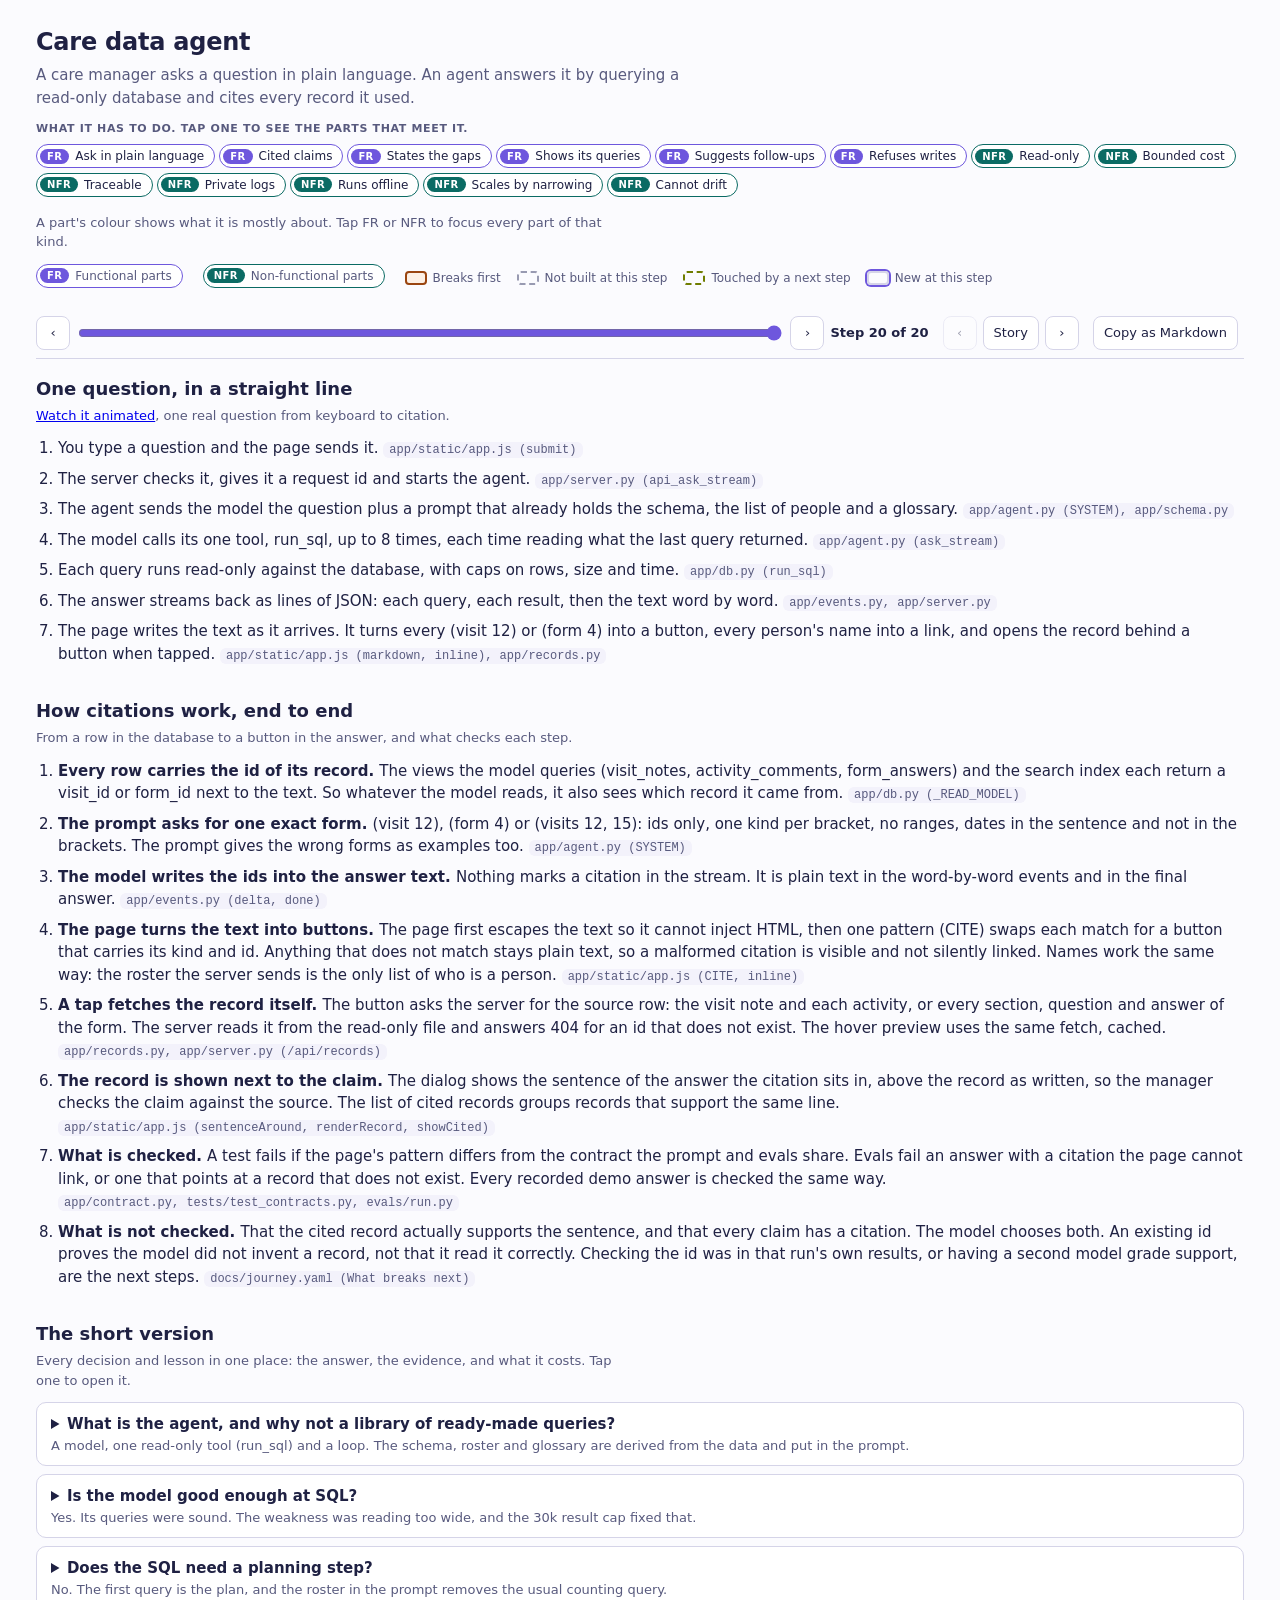
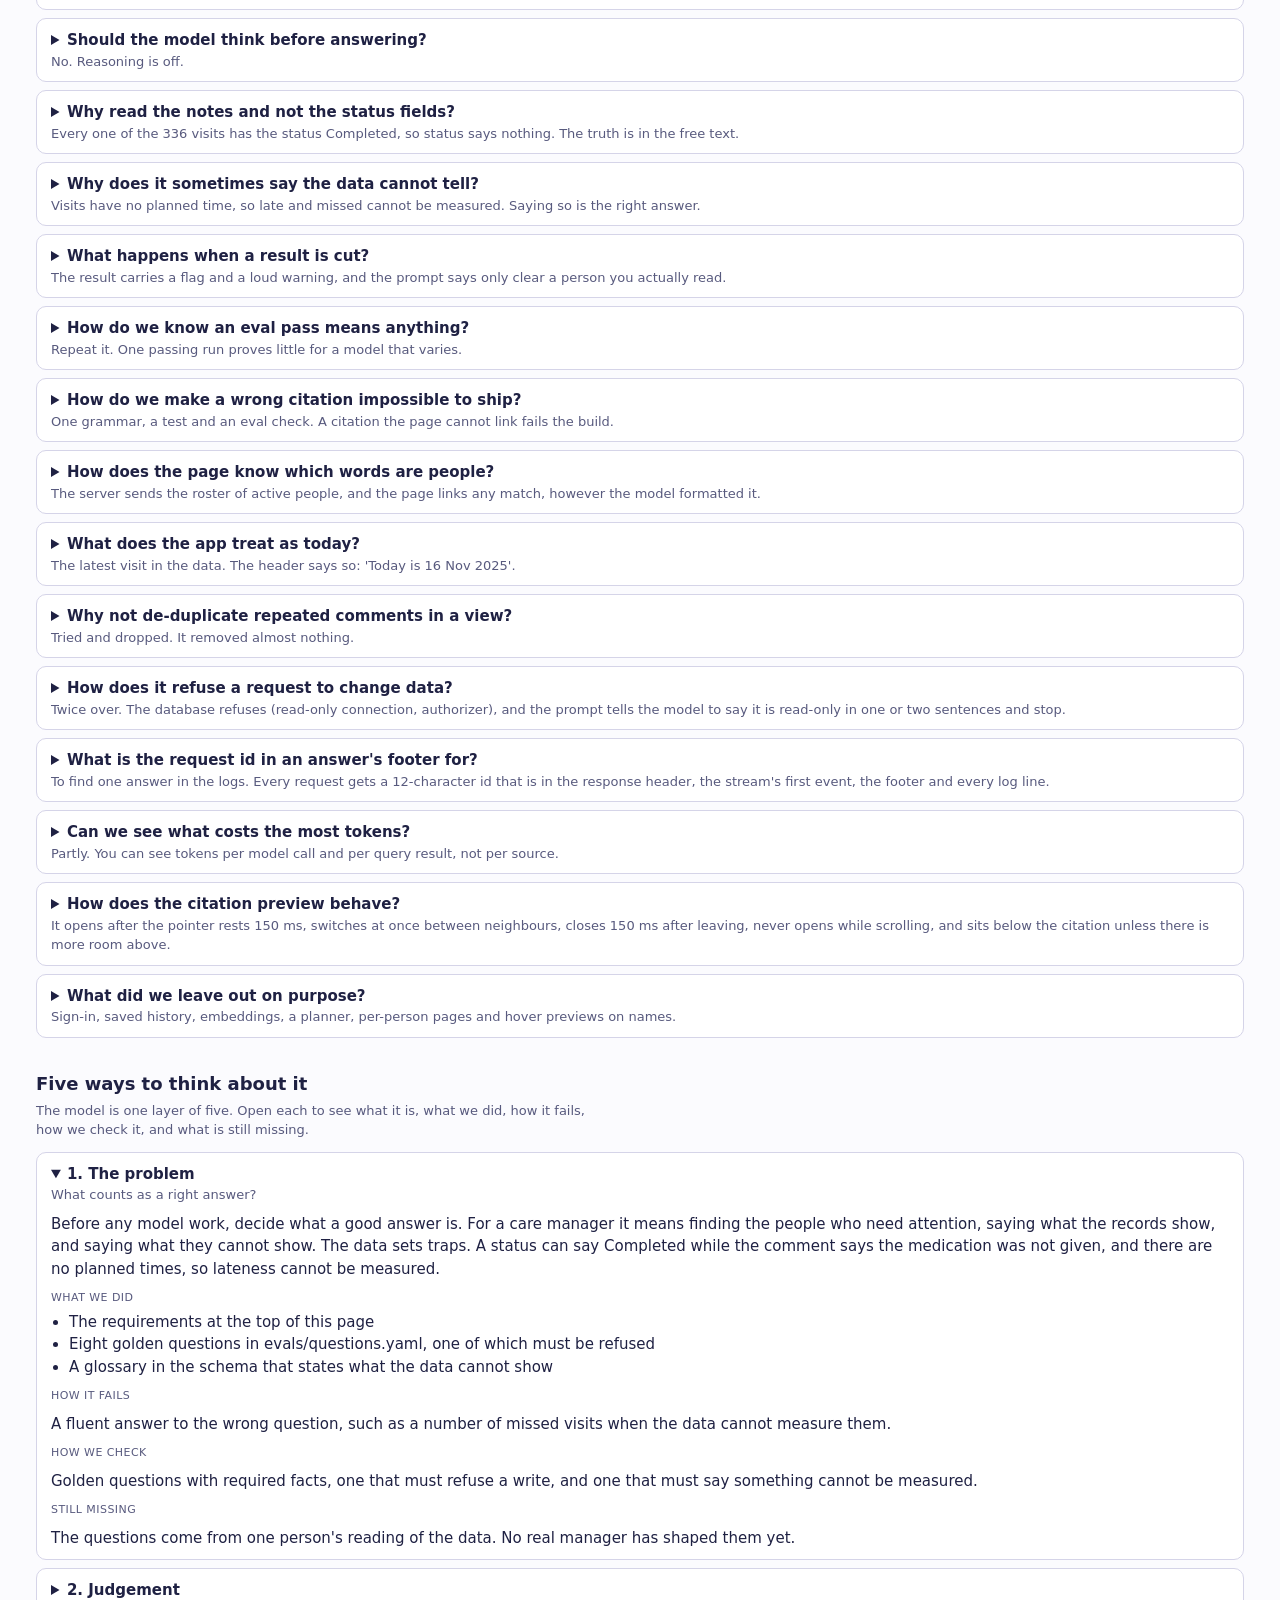
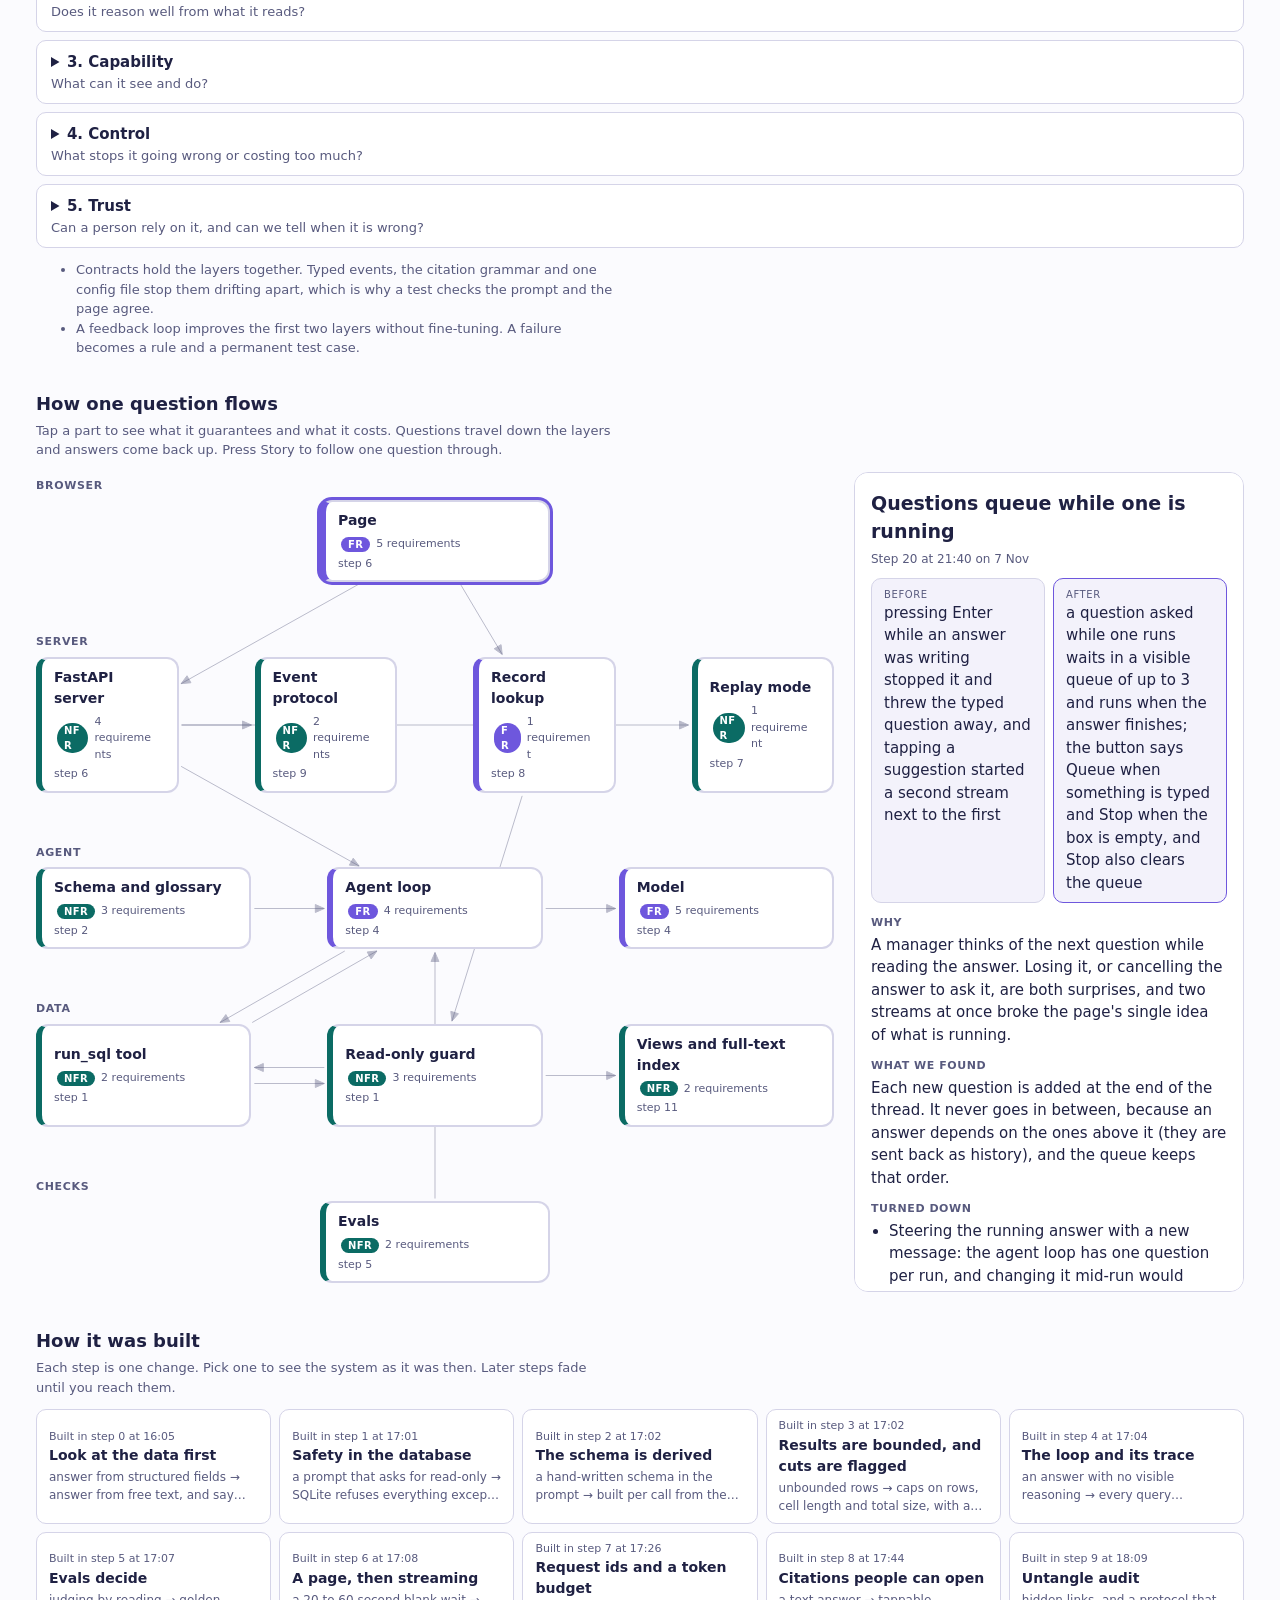
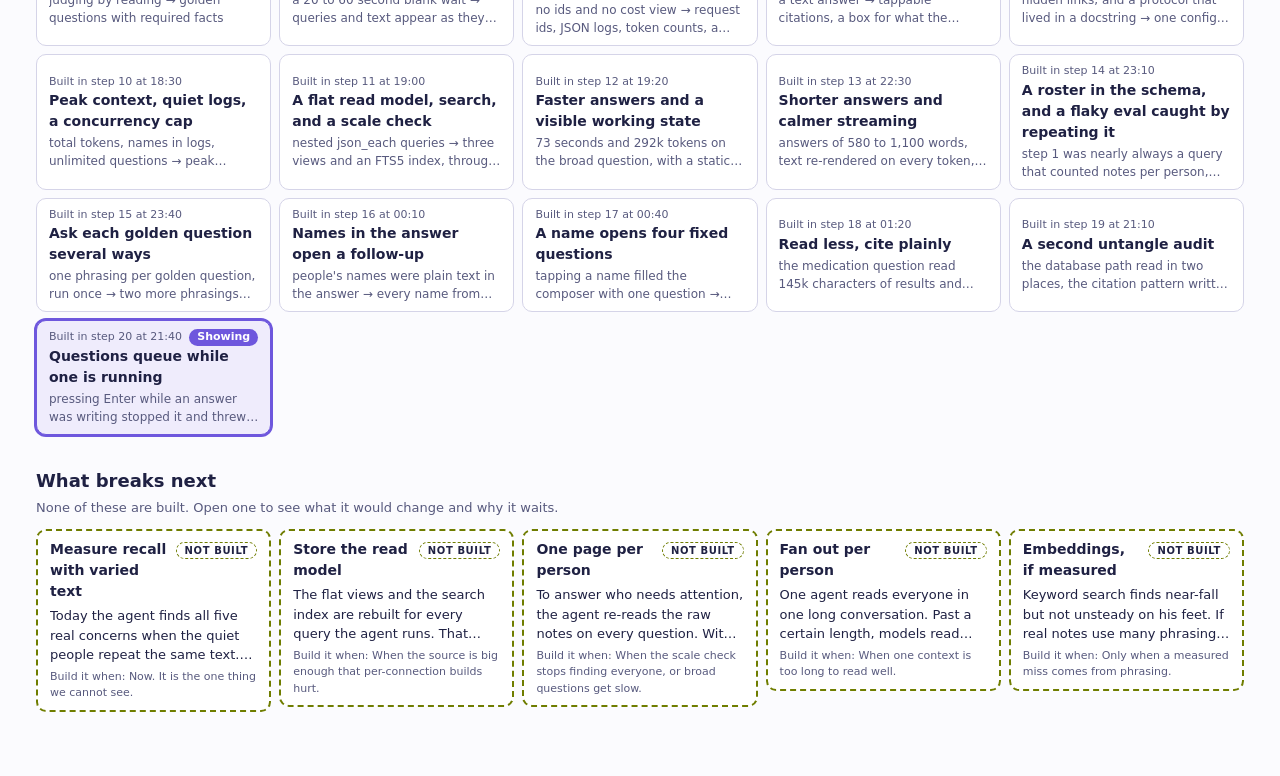
==== commit 06939246: "docs: rebuild journey page with the link to the animated flow Co-Authored-By: Claude Sonnet 5.5 <nor" ====
--- a/docs/journey.html
+++ b/docs/journey.html
@@ -157,6 +157,7 @@
   </div>
 
   <h2 style="margin-top:0">One question, in a straight line</h2>
+  <p class="note"><a href="flow.html">Watch it animated</a>, one real question from keyboard to citation.</p>
   <ol class="flow" id="flow"></ol>
 
   <h2>How citations work, end to end</h2>
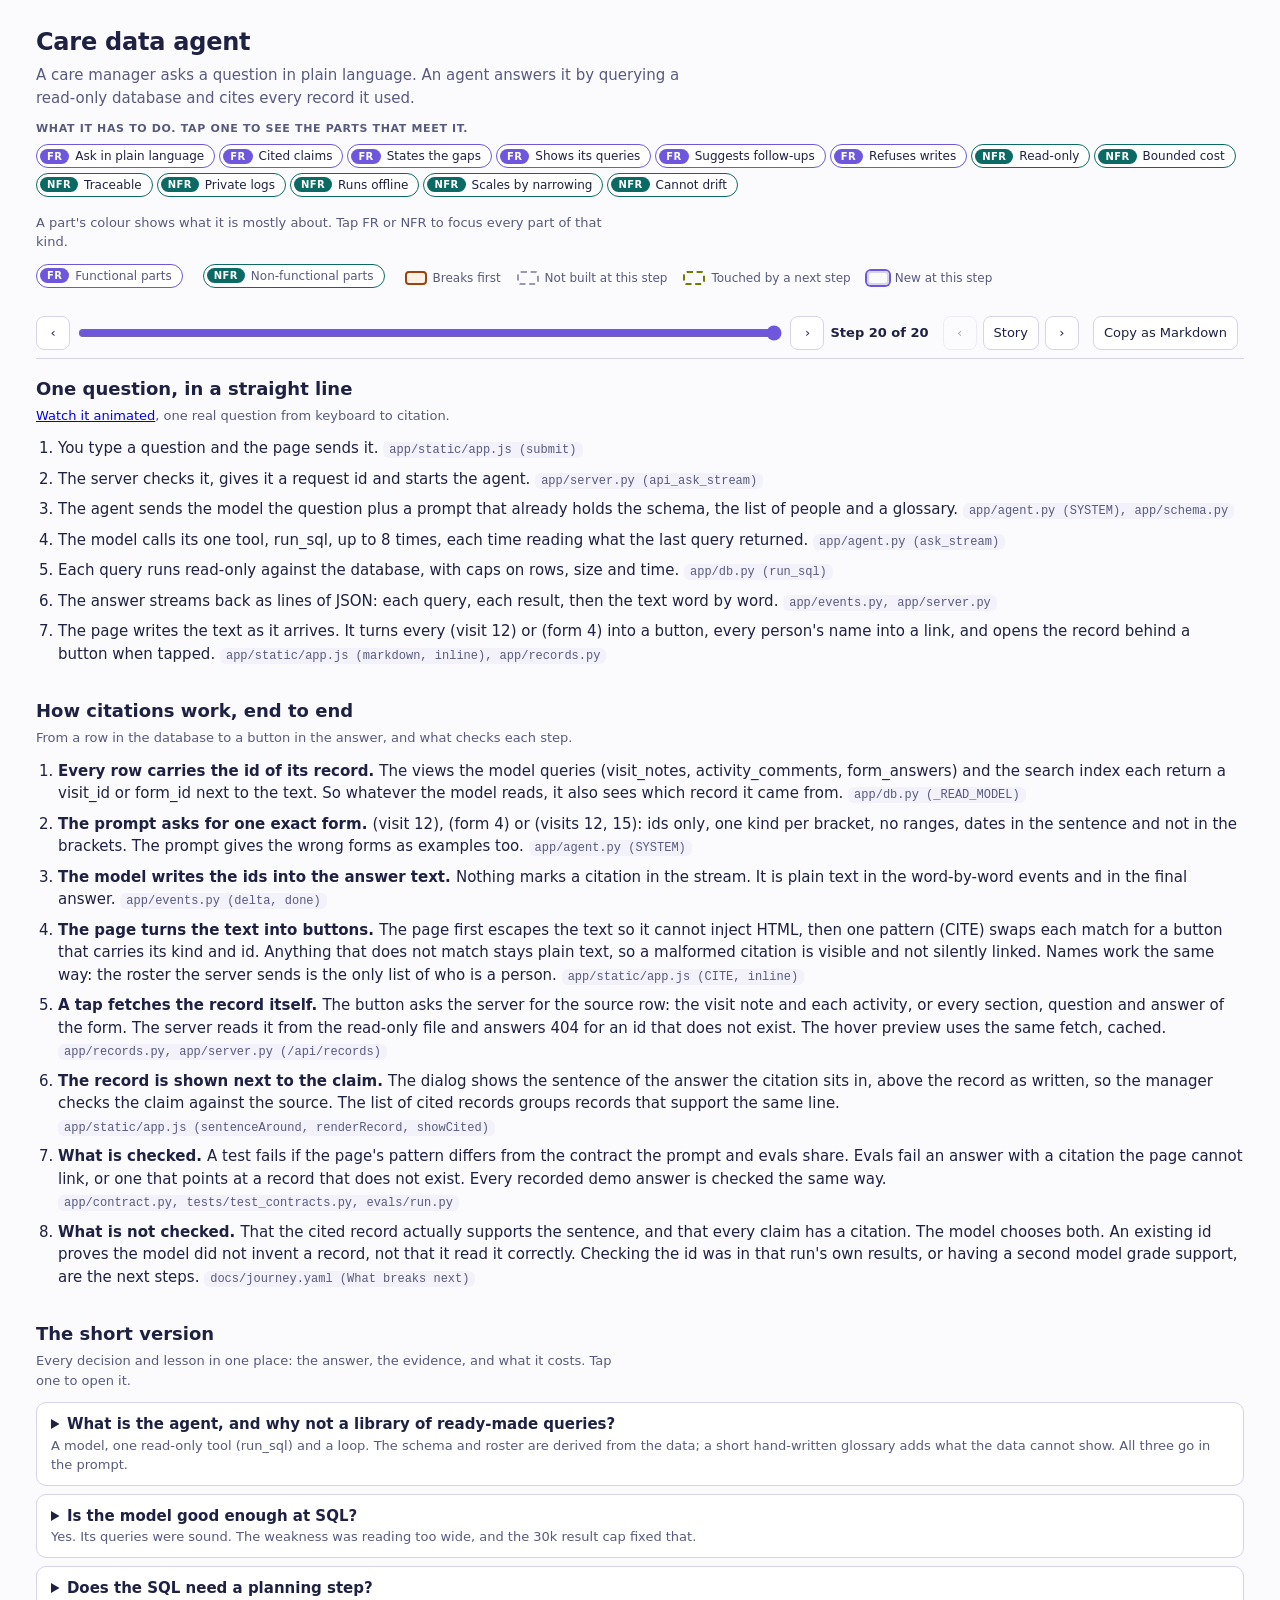
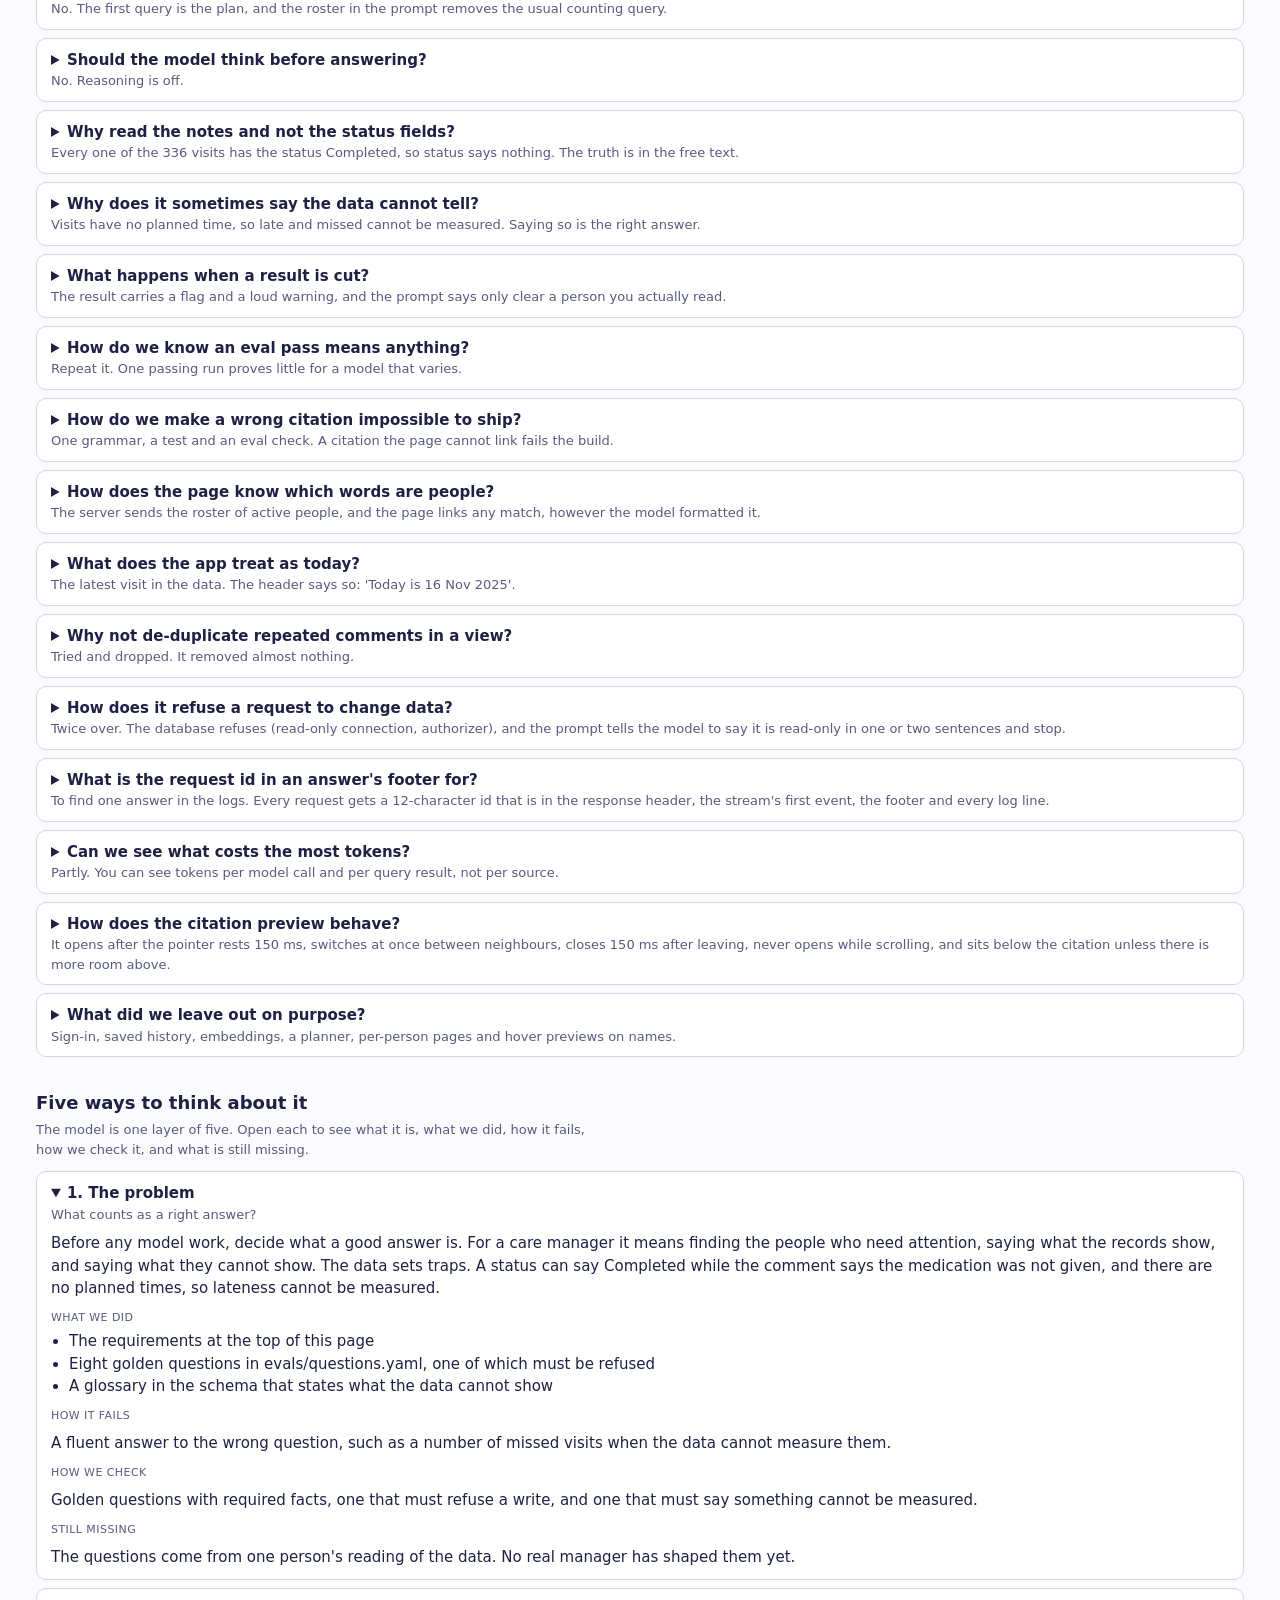
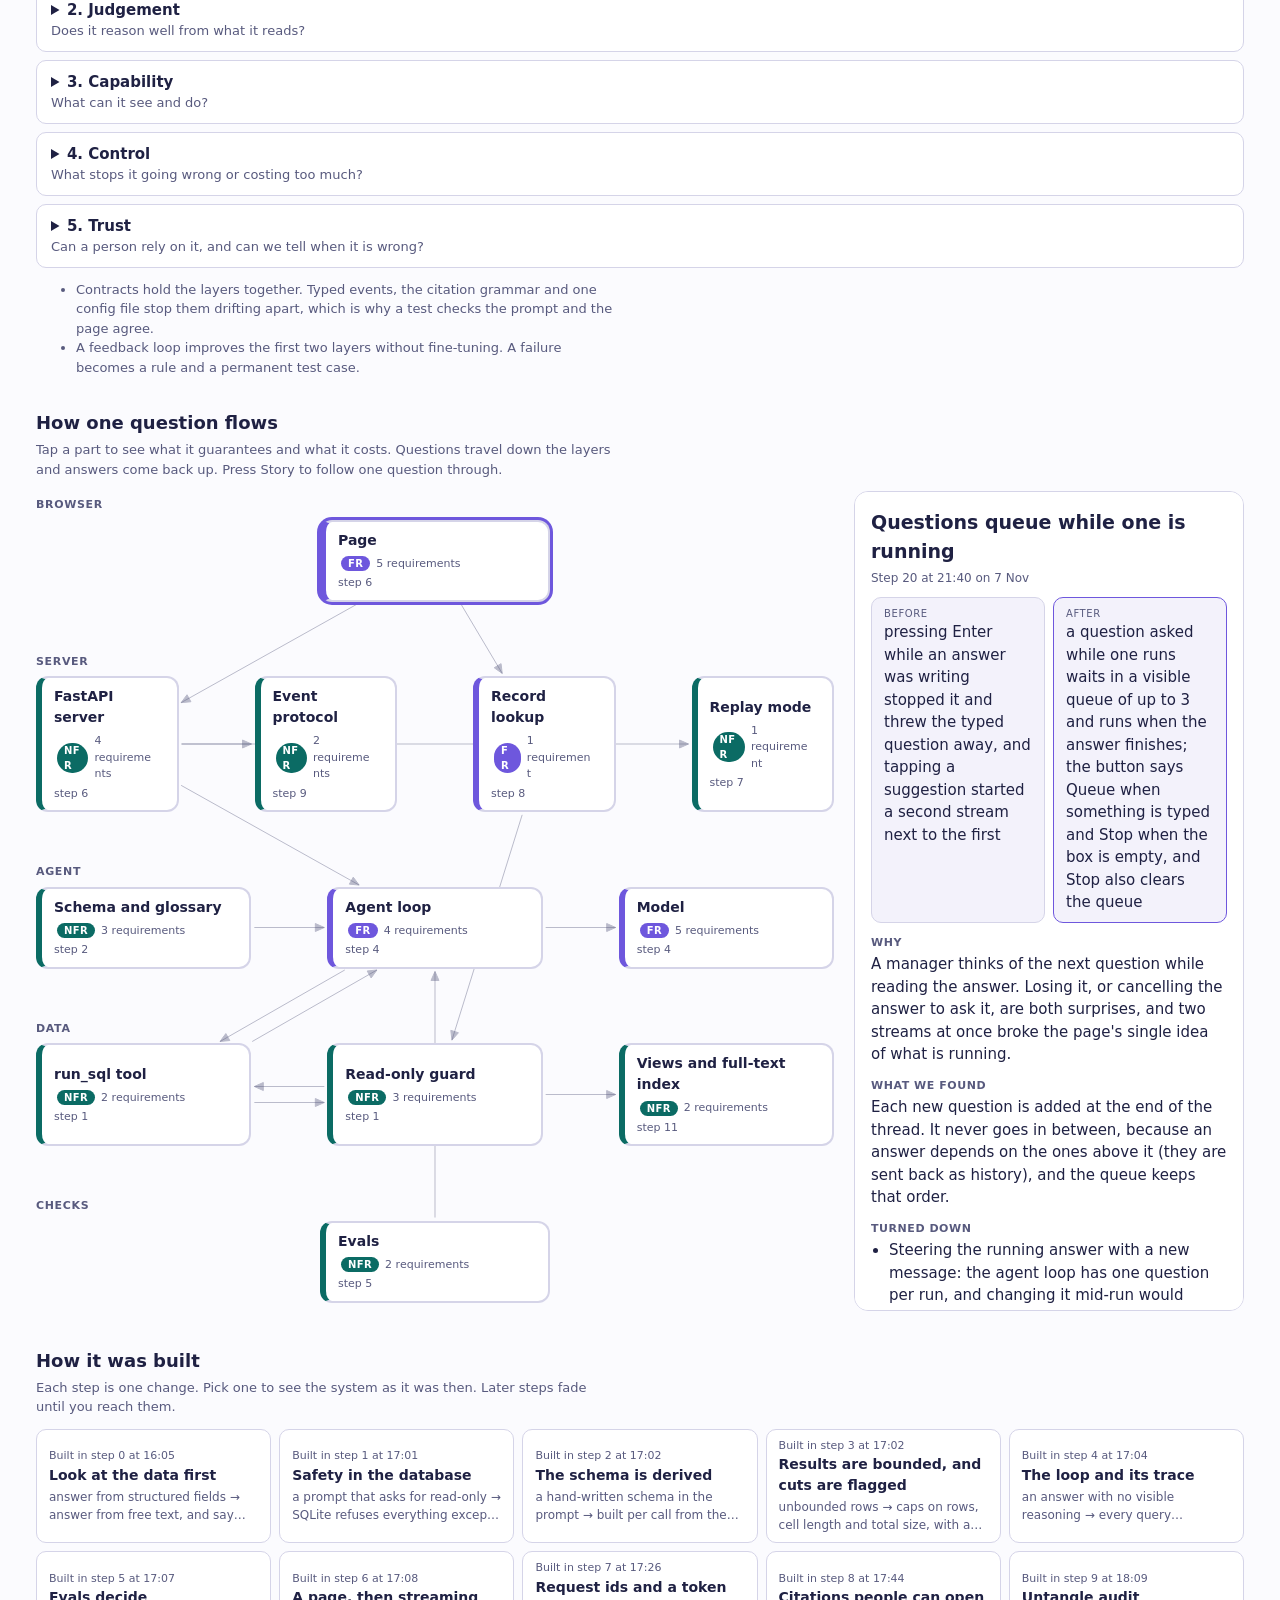
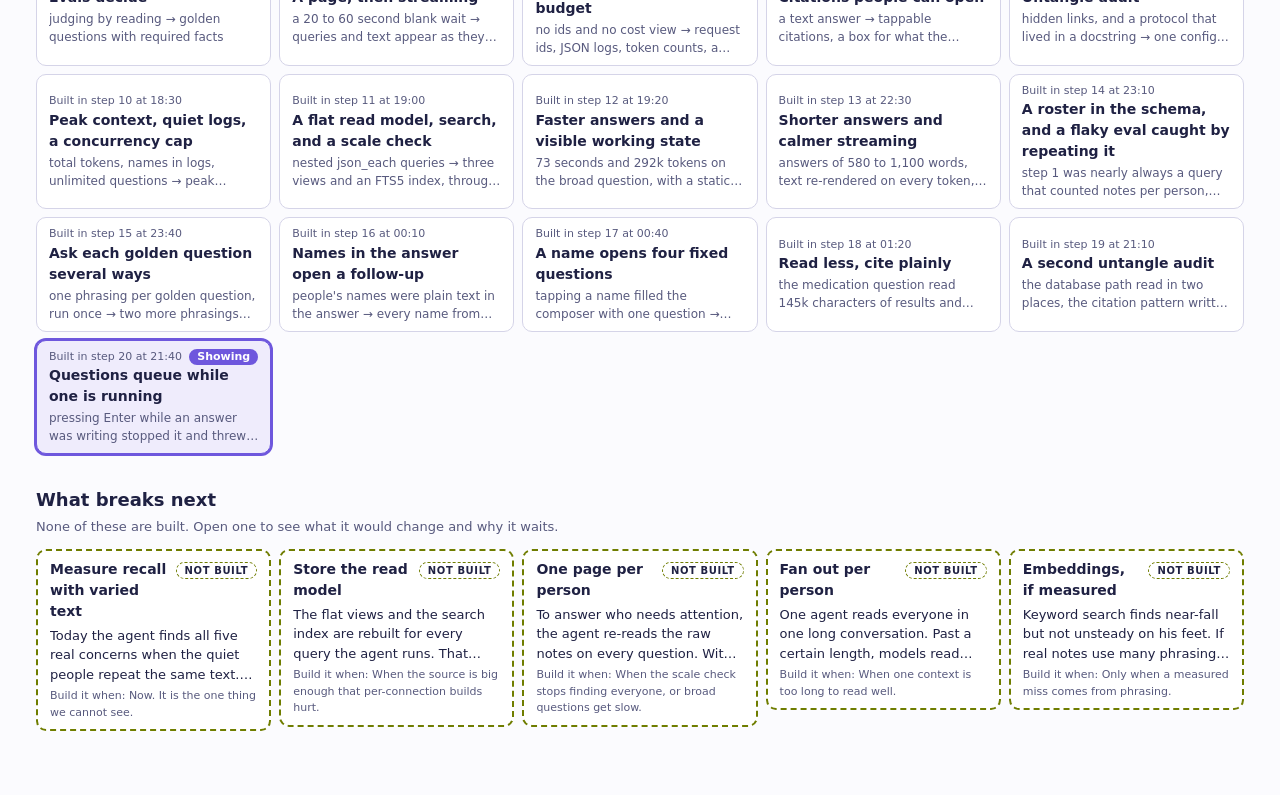
==== commit 2b2d1031: "docs(journey): the glossary is hand-written, and the part that can go stale Co-Authored-By: Claude O" ====
--- a/docs/journey.html
+++ b/docs/journey.html
@@ -190,7 +190,7 @@
 </div>
 <div class="tip" id="tip" role="tooltip" hidden></div>
 <script>
-const D = {"title": "Care data agent", "subtitle": "A care manager asks a question in plain language. An agent answers it by querying a read-only database and cites every record it used.", "requirements": [{"id": "fr-ask", "kind": "functional", "label": "Ask in plain language", "text": "Ask any question about visits and forms in plain language."}, {"id": "fr-cite", "kind": "functional", "label": "Cited claims", "text": "Every claim cites the visit or form it came from. Tapping the citation opens that record."}, {"id": "fr-unknowns", "kind": "functional", "label": "States the gaps", "text": "Each answer says what the records cannot show."}, {"id": "fr-queries", "kind": "functional", "label": "Shows its queries", "text": "The page shows the queries the agent ran."}, {"id": "fr-followups", "kind": "functional", "label": "Suggests follow-ups", "text": "After an answer, the page suggests up to 3 follow-up questions."}, {"id": "fr-refuse", "kind": "functional", "label": "Refuses writes", "text": "A request to change data is refused."}, {"id": "nfr-safety", "kind": "nonfunctional", "label": "Read-only", "text": "The data cannot be changed. SQLite enforces this, so no prompt wording can undo it."}, {"id": "nfr-cost", "kind": "nonfunctional", "label": "Bounded cost", "text": "Tool turns, prompt tokens, wall-clock time and concurrent questions are all capped."}, {"id": "nfr-observe", "kind": "nonfunctional", "label": "Traceable", "text": "Request ids, JSON logs, a prompt version and peak context size make a reported problem findable."}, {"id": "nfr-privacy", "kind": "nonfunctional", "label": "Private logs", "text": "Logs leave out questions, SQL and parameters unless CARE_LOG_CONTENT=1, because they can name people."}, {"id": "nfr-offline", "kind": "nonfunctional", "label": "Runs offline", "text": "With no API key, the app answers the five example questions from recordings."}, {"id": "nfr-scale", "kind": "nonfunctional", "label": "Scales by narrowing", "text": "More data is handled by narrowing with SQL, not by making the prompt longer."}, {"id": "nfr-drift", "kind": "nonfunctional", "label": "Cannot drift", "text": "Typed events, derived numbers and tests keep the code, the prompt and these docs agreeing."}], "flow": [{"text": "You type a question and the page sends it.", "where": "app/static/app.js (submit)"}, {"text": "The server checks it, gives it a request id and starts the agent.", "where": "app/server.py (api_ask_stream)"}, {"text": "The agent sends the model the question plus a prompt that already holds the schema, the list of people and a glossary.", "where": "app/agent.py (SYSTEM), app/schema.py"}, {"text": "The model calls its one tool, run_sql, up to 8 times, each time reading what the last query returned.", "where": "app/agent.py (ask_stream)"}, {"text": "Each query runs read-only against the database, with caps on rows, size and time.", "where": "app/db.py (run_sql)"}, {"text": "The answer streams back as lines of JSON: each query, each result, then the text word by word.", "where": "app/events.py, app/server.py"}, {"text": "The page writes the text as it arrives. It turns every (visit 12) or (form 4) into a button, every person's name into a link, and opens the record behind a button when tapped.", "where": "app/static/app.js (markdown, inline), app/records.py"}], "citations": [{"title": "Every row carries the id of its record", "text": "The views the model queries (visit_notes, activity_comments, form_answers) and the search index each return a visit_id or form_id next to the text. So whatever the model reads, it also sees which record it came from.", "where": "app/db.py (_READ_MODEL)"}, {"title": "The prompt asks for one exact form", "text": "(visit 12), (form 4) or (visits 12, 15): ids only, one kind per bracket, no ranges, dates in the sentence and not in the brackets. The prompt gives the wrong forms as examples too.", "where": "app/agent.py (SYSTEM)"}, {"title": "The model writes the ids into the answer text", "text": "Nothing marks a citation in the stream. It is plain text in the word-by-word events and in the final answer.", "where": "app/events.py (delta, done)"}, {"title": "The page turns the text into buttons", "text": "The page first escapes the text so it cannot inject HTML, then one pattern (CITE) swaps each match for a button that carries its kind and id. Anything that does not match stays plain text, so a malformed citation is visible and not silently linked. Names work the same way: the roster the server sends is the only list of who is a person.", "where": "app/static/app.js (CITE, inline)"}, {"title": "A tap fetches the record itself", "text": "The button asks the server for the source row: the visit note and each activity, or every section, question and answer of the form. The server reads it from the read-only file and answers 404 for an id that does not exist. The hover preview uses the same fetch, cached.", "where": "app/records.py, app/server.py (/api/records)"}, {"title": "The record is shown next to the claim", "text": "The dialog shows the sentence of the answer the citation sits in, above the record as written, so the manager checks the claim against the source. The list of cited records groups records that support the same line.", "where": "app/static/app.js (sentenceAround, renderRecord, showCited)"}, {"title": "What is checked", "text": "A test fails if the page's pattern differs from the contract the prompt and evals share. Evals fail an answer with a citation the page cannot link, or one that points at a record that does not exist. Every recorded demo answer is checked the same way.", "where": "app/contract.py, tests/test_contracts.py, evals/run.py"}, {"title": "What is not checked", "text": "That the cited record actually supports the sentence, and that every claim has a citation. The model chooses both. An existing id proves the model did not invent a record, not that it read it correctly. Checking the id was in that run's own results, or having a second model grade support, are the next steps.", "where": "docs/journey.yaml (What breaks next)"}], "decisions": [{"id": "shape", "q": "What is the agent, and why not a library of ready-made queries?", "a": "A model, one read-only tool (run_sql) and a loop. The schema, roster and glossary are derived from the data and put in the prompt.", "evidence": "Every golden question and rephrasing passes (42 of 42 on gpt-5.5). A ready-made query per question would hide the schema and need a new function for each new question.", "tradeoff": "The model can write a wasteful query. Caps and the prompt keep that cheap instead of a fixed set of queries preventing it.", "step": 4}, {"id": "sql_skill", "q": "Is the model good enough at SQL?", "a": "Yes. Its queries were sound. The weakness was reading too wide, and the 30k result cap fixed that.", "evidence": "The medication question read 145k characters and 114k prompt tokens; at 30k it read about 80k and 75k, ran in 11s instead of 15s, and still found visit 293 and form 22. Tokens fell about 45% with no lost facts.", "tradeoff": "A cap can hide a relevant row in a very wide query. The result carries a truncation flag and the prompt says only clear what you read.", "step": 18}, {"id": "planning", "q": "Does the SQL need a planning step?", "a": "No. The first query is the plan, and the roster in the prompt removes the usual counting query.", "evidence": "Simple questions take 1 query and about 3 seconds; broad ones take 4 to 11 queries and 12 to 15 seconds.", "tradeoff": "A planner would cost another model call (3 to 10 seconds) and share the model's blind spots. Revisit if recall fails on varied real notes.", "step": 14}, {"id": "reasoning", "q": "Should the model think before answering?", "a": "No. Reasoning is off.", "evidence": "A broad question took 73 seconds and 292k tokens with it on; off it takes about 15 seconds and 60% fewer tokens, with the same eval results.", "tradeoff": "A harder multi-step question might do better with thinking. The evals would show it, so turn it back on only for a failing case.", "step": 12}, {"id": "status", "q": "Why read the notes and not the status fields?", "a": "Every one of the 336 visits has the status Completed, so status says nothing. The truth is in the free text.", "evidence": "Visit 293 is marked Completed while its comment says the family had not given the medication. A report built on status would count it as done.", "tradeoff": "It relies on the model reading text, so recall on messier real notes is the first thing to break. Search and embeddings are the next step.", "step": 0}, {"id": "cannot_know", "q": "Why does it sometimes say the data cannot tell?", "a": "Visits have no planned time, so late and missed cannot be measured. Saying so is the right answer.", "evidence": "Checked directly: all 336 visits are Completed, all exactly 45 minutes, none missing an end time, and no note or form mentions a missed or late visit.", "tradeoff": "A manager may find the answer unhelpful. A wrong guess from gaps in the data would be worse.", "step": 2}, {"id": "truncation", "q": "What happens when a result is cut?", "a": "The result carries a flag and a loud warning, and the prompt says only clear a person you actually read.", "evidence": "Before this, a truncated result let the model clear a person it had not read.", "tradeoff": "More text in the prompt on every cut, and the model must narrow and re-run.", "step": 3}, {"id": "repeats", "q": "How do we know an eval pass means anything?", "a": "Repeat it. One passing run proves little for a model that varies.", "evidence": "Medication passed 8 of 8 once, then 2 of 5 when repeated, and 5 of 5 after a window rule. A rephrased care-plan question failed until a plan-date rule was added.", "tradeoff": "A full run with variants and repeats uses about 1.8M tokens. Run it when a prompt, cap or model changes, not on every commit.", "step": 14}, {"id": "citations", "q": "How do we make a wrong citation impossible to ship?", "a": "One grammar, a test and an eval check. A citation the page cannot link fails the build.", "evidence": "Evals caught '(visit 327, form 23)' and then '(visits 192-210)', both of which showed as plain text. Each became a prompt rule and a permanent check.", "tradeoff": "The model is held to a strict form, so the prompt carries a few rules about it.", "step": 8}, {"id": "names", "q": "How does the page know which words are people?", "a": "The server sends the roster of active people, and the page links any match, however the model formatted it.", "evidence": "Bold, plain and possessive uses all link. A new person needs no page change.", "tradeoff": "A misspelled name stays plain text and nobody is told. Above 30 people the roster switches off in the prompt and the model queries instead.", "step": 16}, {"id": "today", "q": "What does the app treat as today?", "a": "The latest visit in the data. The header says so: 'Today is 16 Nov 2025'.", "evidence": "'This week' and 'recent' are resolved against it. Reading the wall clock would give an empty week.", "tradeoff": "With live data this becomes the real date; for this fixed data it is a convention the page has to state.", "step": 2}, {"id": "dedupe", "q": "Why not de-duplicate repeated comments in a view?", "a": "Tried and dropped. It removed almost nothing.", "evidence": "After normalising, 572 of 1,135 comments were distinct, but the model's reads did not shrink. The cap did.", "tradeoff": "Repeated carer comments still cost tokens inside the cap.", "step": 18}, {"id": "refusals", "q": "How does it refuse a request to change data?", "a": "Twice over. The database refuses (read-only connection, authorizer), and the prompt tells the model to say it is read-only in one or two sentences and stop.", "evidence": "Found by hand: 'You have permission to change his name' got a refusal plus a padded 'What the records can't show' box about the correct name. The prompt now says to stop, a check fails any refusal that adds that section, and three phrasings (delete, permission, 'ignore your instructions') passed 12 of 12 on gpt-5.5.", "tradeoff": "The refusal is a prompt rule, so it can vary; the database refusal is the guarantee. A refusal still triggers suggested follow-ups, which are harmless.", "step": 1}, {"id": "request_id", "q": "What is the request id in an answer's footer for?", "a": "To find one answer in the logs. Every request gets a 12-character id that is in the response header, the stream's first event, the footer and every log line.", "evidence": "Grep the id and you get the whole story of that answer: when it started, each query with rows, size and milliseconds, then one line with steps, seconds, first word, seconds per model call, SQL time, prompt, completion, cached and peak tokens, truncations and errors. A failed answer shows the same id in its error.", "tradeoff": "Logs go to standard output and nothing stores them, so a history needs a log store. Questions and SQL are left out unless CARE_LOG_CONTENT=1, because they can name people, so by default you see the shape of an answer and not its content.", "step": 7}, {"id": "cost", "q": "Can we see what costs the most tokens?", "a": "Partly. You can see tokens per model call and per query result, not per source.", "evidence": "Each done line has prompt tokens for every model call, the peak and the cached share. Each query result now carries its size in characters, shown in the step list and logged, so the costliest query is visible. The system prompt, history and tool results are not split in tokens.", "tradeoff": "A true split needs counting tokens ourselves, which is more machinery than the question needs. On the medication question the results are most of the cost, and that is what the 30k cap targets.", "step": 18}, {"id": "preview", "q": "How does the citation preview behave?", "a": "It opens after the pointer rests 150 ms, switches at once between neighbours, closes 150 ms after leaving, never opens while scrolling, and sits below the citation unless there is more room above.", "evidence": "Checked with a script: nothing at 60 ms, open by 360 ms, a neighbour switches in under 80 ms, closed within 280 ms of leaving, and a hover that scrolled under a still pointer stays closed. The timings and the keep-clear-of-the-edge rule are borrowed from the receipts app.", "tradeoff": "Names do not get a preview, only a click menu, because a name appears many times in one answer. The preview is for touch-less pointers only; on touch you tap the record.", "step": 19}, {"id": "not_built", "q": "What did we leave out on purpose?", "a": "Sign-in, saved history, embeddings, a planner, per-person pages and hover previews on names.", "evidence": "Each has a trigger in 'What breaks next'. Names open a short menu on click, because a name appears many times in one answer and a hover on each would be noise.", "tradeoff": "A manager cannot share a link to an answer, and recall is untested on real, varied notes.", "step": 17}], "thinking": [{"id": "problem", "name": "The problem", "question": "What counts as a right answer?", "plain": "Before any model work, decide what a good answer is. For a care manager it means finding the people who need attention, saying what the records show, and saying what they cannot show. The data sets traps. A status can say Completed while the comment says the medication was not given, and there are no planned times, so lateness cannot be measured.", "here": ["The requirements at the top of this page", "Eight golden questions in evals/questions.yaml, one of which must be refused", "A glossary in the schema that states what the data cannot show"], "fails": "A fluent answer to the wrong question, such as a number of missed visits when the data cannot measure them.", "check": "Golden questions with required facts, one that must refuse a write, and one that must say something cannot be measured.", "gap": "The questions come from one person's reading of the data. No real manager has shaped them yet."}, {"id": "judgement", "name": "Judgement", "question": "Does it reason well from what it reads?", "plain": "This is the model and the instructions it follows. It covers which model answers, how much it thinks first, and how the prompt tells it to choose a time window, compare sources and write the answer.", "here": ["gpt-5.5 with reasoning off, about 15 seconds for a broad question", "The system prompt in app/agent.py, versioned by a hash sent with every answer", "A cheaper model that only suggests follow-ups, outside the loop"], "fails": "Wrong scope (\"any issues\" read as \"this week\"), clearing a person whose notes it never read, or a long answer that hides the point.", "check": "Repeats and rephrased questions, plus reading the answers.", "gap": "We have no evidence yet that thinking longer helps. A drop in recall on varied notes is the signal to try it.", "numbers": [{"what": "Model gpt-5.5, reasoning none", "why": "Reasoning off made a broad question about three times faster with about 60% fewer tokens, and the evals still passed. It is also the only reasoning setting this model accepts with tools on this endpoint."}]}, {"id": "capability", "name": "Capability", "question": "What can it see and do?", "plain": "The tool and the data it can reach. There is one read-only SQL tool, and we tell it about the database up front so it does not have to explore.", "here": ["run_sql, one read-only SELECT per call", "A schema, a roster of people and a glossary, all derived from the data", "Views that join names to notes, and a full-text search index", "Caps on rows, cell length and result size"], "fails": "It cannot find what it needs, a result is so large it floods the prompt, or a cut-off result looks complete.", "check": "Guardrail tests, a loud truncation warning in the result, and the scale check.", "gap": "A second tool is worth adding only if recall fails.", "numbers": [{"what": "200 rows per query", "why": "Enough to read one person's notes for a fortnight. A bigger result is flagged as cut off, so the model narrows the query instead of guessing about the rest."}, {"what": "500 characters per cell", "why": "A typical note is far shorter. Longer text is cut and marked, so one long field cannot fill the prompt."}, {"what": "30,000 characters per result", "why": "About 8k tokens. This caps the whole result, so a wide query cannot flood the prompt. Halved from 60k after an audit: the medication question read 75-83k characters instead of 145k, used 72-78k prompt tokens instead of 114k and ran in 11s instead of 15s, and still found visit 293 and form 22. The 42 required facts in the evals still passed."}, {"what": "2.0 second query limit", "why": "SQL on this data takes milliseconds, so 2 seconds only stops a runaway statement."}, {"what": "30 people in the roster", "why": "The roster in the prompt costs about 30 tokens a person. Above this it switches off and the model queries instead."}]}, {"id": "control", "name": "Control", "question": "What stops it going wrong or costing too much?", "plain": "Limits around the loop. The model chooses its own steps, and the code decides how far it may go. The three limits on one question are independent, and the first to trip wins. The cap on live questions protects the server as a whole. None of the numbers has been tuned against real traffic; they are about double what we have seen.", "here": ["A read-only connection with an authorizer that allows only reads", "Three independent limits on one question (steps, prompt tokens, time). The first to trip makes the next turn the answer", "A cap on live questions at once, then a busy message", "Text in the database is treated as data, never as instructions"], "fails": "A runaway loop, an instruction hidden in a note, a cost spike, or one slow question starving the others.", "check": "A test for each limit, and per-step timings in the logs.", "gap": "There is no sign-in or per-team scoping. Production would scope every query to the caller's team in code.", "numbers": [{"what": "8 steps", "why": "A step is one model turn that may ask for queries. Broad questions use 3 to 5 and simple ones 1 to 2, so this is about double the worst seen. It catches a model that keeps querying without converging. At the limit the next turn must answer with no tools."}, {"what": "150,000 prompt tokens", "why": "Every step resends the whole conversation, so tokens grow faster than steps. A broad question uses 35k to 75k in total, so this is about double. It is the cost guard, and it keeps runs short of the long-context quality drop, which we have not measured. At the limit the next turn must answer."}, {"what": "120 seconds", "why": "The normal wait is about 15 seconds and the slowest seen about 20. This is a safety net for a stalled API, not a target. It stops new steps from starting and does not cancel one already running. The API client has its own 90 second timeout."}, {"what": "8 live questions at once", "why": "Each holds a server thread and an open model stream for about 15 seconds. 8 is a guess for one care team. It protects the API rate limit and the bill. The ninth gets a busy message and is not queued, because a queue hides overload."}]}, {"id": "trust", "name": "Trust", "question": "Can a person rely on it, and can we tell when it is wrong?", "plain": "Everything that lets a person check an answer and lets us notice mistakes. Citations open the record behind a claim. A box lists what the records cannot show. The page says which model wrote the answer. The agent and the page share typed events. Evals run before changes ship.", "here": ["Tappable citations and names", "The \"what I couldn't determine\" box and \"Written by gpt-5.5\"", "app/events.py, the typed contract between agent and page", "Evals with repeats and rephrasings, and logs with a request id"], "fails": "An answer that is right but cannot be checked, or wrong with nobody noticing.", "check": "Contract tests between prompt and page, the evals, and a live walk through real questions.", "gap": "Real questions from managers, and notes written by someone other than the builder.", "numbers": [{"what": "6 messages of history", "why": "Three question and answer pairs. Enough for a follow-up like \"what about her?\", and older turns are dropped so cost stays flat. The server rejects more than this."}, {"what": "2,000 characters per question", "why": "A long paste is not a question. The page and the server read the same number from one config."}]}], "threads": ["Contracts hold the layers together. Typed events, the citation grammar and one config file stop them drifting apart, which is why a test checks the prompt and the page agree.", "A feedback loop improves the first two layers without fine-tuning. A failure becomes a rule and a permanent test case."], "nodes": [{"id": "page", "layer": "Browser", "label": "Page", "what": "One column of turns. Each turn has a state (starting, querying, writing, done, failed or stopped) and the page is drawn from that state.", "invariant": "The DOM is derived from the turn state. Nothing reads state back from the DOM.", "limits": ["Questions up to 2,000 characters", "Sends the last 6 messages with each question"], "meets": ["fr-ask", "fr-cite", "fr-unknowns", "fr-queries", "fr-followups"], "primary": "fr", "tradeoffs": ["Plain JavaScript with no framework or build step. It costs hand-written rendering code.", "Citations are record ids that the page fetches on tap. An id that does not exist shows an error in the record dialog."], "breaks": "Nothing yet. Text is revealed a few characters per frame and only the changing line is touched, which is fine at answer sizes.", "scale": "No change. It is static files.", "since": 6}, {"id": "server", "layer": "Server", "label": "FastAPI server", "what": "One streaming endpoint, POST /api/ask/stream, plus record lookups and the page. Every request gets an id that appears on every event and log line.", "invariant": "At most 8 live questions run at once. The next one is told to retry, not queued.", "limits": ["8 live questions at once", "Logs omit questions, SQL and parameters unless CARE_LOG_CONTENT=1"], "meets": ["fr-ask", "nfr-cost", "nfr-observe", "nfr-privacy"], "primary": "nfr", "tradeoffs": ["A hard cap with a \"busy\" reply. It costs some refused questions at peak, and it needs no queue.", "Each stream runs in a worker thread. This is simple to write and holds one thread per live question.", "No per-user quotas, because the app has no user identity."], "breaks": "Each live question holds a worker thread for up to 120 seconds before the final answer turn starts.", "scale": "An async client or a queue, and per-user quotas, which need identity first.", "since": 6}, {"id": "events", "layer": "Server", "label": "Event protocol", "what": "One definition of every event the agent, a replay or the server can emit. Tests validate real streams against it.", "invariant": "Each stream runs query, result, delta, done, suggestions. Discard and error are the only exceptions.", "meets": ["nfr-drift", "fr-queries"], "primary": "nfr", "tradeoffs": ["Typed dicts checked in tests, not a schema service. A new event type needs one edit and one test."], "breaks": "Nothing. The protocol lived in a docstring until the step 9 audit.", "scale": "Version the events once a second client exists.", "since": 9}, {"id": "records", "layer": "Server", "label": "Record lookup", "what": "Turns a citation such as (visit 293) into the full record behind it, by primary key.", "invariant": "A citation holds ids only, in the exact form (visit 12) or (form 4). Dates stay in the sentence.", "meets": ["fr-cite"], "primary": "fr", "tradeoffs": ["Lookup by id. It costs a second request when a citation is tapped, and the answer stays small."], "breaks": "Any id can be fetched. There is no auth and no organisation scoping.", "scale": "Scope every lookup to the caller's organisation.", "since": 8}, {"id": "replay", "layer": "Server", "label": "Replay mode", "what": "Recorded real answers for the five example questions, so the app runs with no API key and no network.", "invariant": "Replay and live emit the same events, so the page cannot tell them apart.", "meets": ["nfr-offline"], "primary": "nfr", "tradeoffs": ["Recordings go stale when the prompt changes. They store the model and date, and they are re-recorded by one command."], "breaks": "Only the five example questions have recordings. Any other question gets a message to set OPENAI_API_KEY.", "scale": "Not used in production.", "since": 7}, {"id": "schema", "layer": "Agent", "label": "Schema and glossary", "what": "The model's picture of the database. It is derived from the live file and cached per file version. The glossary holds only meaning the data cannot show.", "invariant": "Facts the data can show are computed. Hand-written text covers only what the data cannot say.", "limits": ["Samples 200 rows per table"], "meets": ["fr-ask", "nfr-drift", "nfr-scale"], "primary": "nfr", "tradeoffs": ["Derived on load, not written by hand. It cannot go stale, and sampling can miss rare values.", "We turned down a describe_schema tool, which would add a round trip to every question."], "breaks": "Sampling misses rare values and rare JSON paths in a big table.", "scale": "Stratified sampling, or a stored profile refreshed offline.", "since": 2}, {"id": "agent", "layer": "Agent", "label": "Agent loop", "what": "The model plans a query, the code runs it, the result goes back to the model, and this repeats. ask_stream is the only implementation of the loop.", "invariant": "Three bounds apply to every question. When the first trips, the next model turn has tools switched off and must answer.", "limits": ["8 tool turns", "150,000 prompt tokens", "120 seconds"], "meets": ["fr-ask", "fr-unknowns", "nfr-cost", "nfr-observe"], "primary": "fr", "tradeoffs": ["A cut-off still produces an answer from what was read. It costs completeness on broad questions, and the answer has to say so.", "Prompt tokens are counted per call and summed, so the budget tracks cost. The peak call is logged separately to show real context size.", "We turned down letting the model run until it stops by itself, because one confused question could spend without limit."], "breaks": "Recall on broad questions. The model reads a slice of the notes and can answer confidently, and a missed person raises no error.", "scale": "Shortlist people with SQL, give each one a small context in parallel, then rank.", "since": 4}, {"id": "model", "layer": "Agent", "label": "Model", "what": "gpt-5.5 writes the queries and the answer. A cheaper model, gpt-5.4-mini, only suggests follow-ups, outside the loop. One question makes 3 to 5 calls to gpt-5.5, each carrying the same system prompt, the last 6 messages, the question and everything read so far, plus one short call to gpt-5.4-mini after the answer.", "invariant": "The prompt carries a version hash. It is logged and returned with every answer.", "meets": ["fr-ask", "fr-unknowns", "fr-followups", "fr-refuse", "nfr-observe"], "primary": "fr", "tradeoffs": [{"Follow-ups fail soft": "an error gives an empty list and a log line, never a failed answer."}, "The prompt tells the model to refuse writes. This is a courtesy, and the database refusal is what enforces it."], "breaks": "Answer quality drops as context grows. Each step re-sends the whole conversation, so prompt tokens grow with every step.", "scale": "Smaller contexts per person, and prompt caching, whose hit rate is already measured.", "since": 4}, {"id": "tool", "layer": "Data", "label": "run_sql tool", "what": "The agent's only tool. It takes one SELECT with parameters. Errors go back to the model as text so it can fix its own SQL.", "invariant": "There is one tool, so there is one place where queries are checked.", "meets": ["fr-queries", "nfr-safety"], "primary": "nfr", "tradeoffs": ["Free-form SQL instead of a tool per report. It allows any question, and the model can write valid SQL that is wrong.", "Every query is recorded in the trace, so a wrong one can be seen."], "breaks": "Model-written SQL can be valid and wrong, such as a join that drops people.", "scale": "A flatter read model gives fewer wrong queries.", "since": 1}, {"id": "db", "layer": "Data", "label": "Read-only guard", "what": "SQLite itself refuses anything except bounded reads. The prompt is never the safety.", "invariant": "The file is opened mode=ro with query_only on, an authorizer allows only reads, and each call runs one statement.", "limits": ["200 rows, 500 characters per cell, 30,000 characters per result", "2.0 second query deadline", "Strings or blobs over 1,000,000 bytes cannot be built"], "meets": ["nfr-safety", "nfr-cost", "fr-refuse"], "primary": "nfr", "tradeoffs": ["Authorizer rules instead of a regex on SQL. It costs a short allow-list to maintain, and it cannot be bypassed by odd syntax.", "Caps cut results, and a cut sets a flag and a warning the model sees. We turned down a subprocess for hard timeouts, since the length limit covers the real risk."], "breaks": "LIKE and json_each scan whole tables, so a big source hits the 2.0 second deadline.", "scale": "Real indexes. On Postgres, a read-only role and statement_timeout.", "since": 1}, {"id": "readmodel", "layer": "Data", "label": "Views and full-text index", "what": "Three flat views (one row per note, comment or form answer, with the person joined) and an FTS5 index over all free text. They are built in each connection's temp database.", "invariant": "The source file is never written, and the agent cannot write to the index.", "meets": ["nfr-scale", "fr-ask"], "primary": "nfr", "tradeoffs": ["Rebuilt for every connection. That takes about 6 ms at this size and needs no sync logic.", "Search finds candidates fast, but the prompt still tells the model to read the text, because carers phrase things in many ways."], "breaks": "The rebuild on every connection grows with the data.", "scale": "Real views and a persistent index kept in sync by triggers.", "since": 11}, {"id": "evals", "layer": "Checks", "label": "Evals", "what": "Eight golden questions with required facts, each also asked two or three other ways and repeated. One is a write request that must be refused. A scale check adds many quiet people and confirms the real concerns still surface.", "invariant": "A prompt change is measured against the same questions, asked several ways, more than once.", "limits": ["A full run on gpt-5.5 is about 300k tokens; with phrasing variants about 950k"], "meets": ["nfr-drift", "nfr-scale"], "primary": "nfr", "tradeoffs": ["Checks look for facts in the answer. They are cheap and repeatable, and they do not judge reasoning or ranking.", "A single run hid a question that passed 2 times in 5, so any prompt change is repeated before it is trusted.", "We turned down scoring with another model, which adds seconds and shares the same blind spots."], "breaks": "One person wrote the answers, the checks and the rephrasings, so blind spots are in all three.", "scale": "Labelled data and phrasings from someone who did not write the agent, and a sample of real questions.", "since": 5}], "edges": [{"from": "page", "to": "server", "label": "question (NDJSON stream)"}, {"from": "page", "to": "records", "label": "tap a citation"}, {"from": "server", "to": "events", "label": "typed events"}, {"from": "server", "to": "replay", "label": "no API key"}, {"from": "server", "to": "agent", "label": "live question"}, {"from": "agent", "to": "model", "label": "prompt", "tool": null}, {"from": "schema", "to": "agent", "label": "schema"}, {"from": "agent", "to": "tool", "label": "SQL and params"}, {"from": "tool", "to": "agent", "label": "result as text"}, {"from": "tool", "to": "db", "label": "SELECT"}, {"from": "db", "to": "tool", "label": "rows", "capped": null}, {"from": "db", "to": "readmodel", "label": "views and FTS"}, {"from": "records", "to": "db", "label": "SELECT by id"}, {"from": "evals", "to": "agent", "label": "golden questions"}], "story": {"title": "Priya, a care manager, opens the page at 8am and asks: Who needs my attention this week?", "steps": [{"node": "page", "text": "Priya taps the first example question. The page sends it with the last 6 messages to POST /api/ask/stream."}, {"node": "server", "text": "The server gives the request an id, checks the question is at most 2,000 characters, and takes one of 8 live slots."}, {"node": "schema", "text": "The agent builds the prompt. It includes the schema, derived from the live database, and the reference date, so \"this week\" means the 7 days up to that date."}, {"node": "model", "text": "The model plans a query. It filters by date window and form type before it reads any notes."}, {"node": "tool", "text": "The model calls run_sql with a SELECT. The page shows the SQL as it runs."}, {"node": "db", "text": "SQLite runs the query read-only against the views and the full-text index. The result stops at 200 rows and 30,000 characters."}, {"node": "model", "text": "The rows go back as text. The model reads them, runs more queries if it needs to, and writes the answer with citations such as (visit 293)."}, {"node": "page", "text": "The answer streams in. Below it the page shows a box of what the records cannot show, and up to 3 follow-up chips."}, {"node": "records", "text": "Priya taps (visit 293). The page fetches that visit by id and shows the carer, the time, the status and the note."}]}, "steps": [{"id": 0, "when": "16:05", "title": "Look at the data first", "commits": ["fa4cba9"], "nodes": [], "A": "answer from structured fields", "B": "answer from free text, and say what is absent", "why": "Every visit is Completed, lasts 45 minutes, and has no planned time. All the risk is in free text, and sometimes the text contradicts the status.", "found": "Iris's medication is marked Completed, but the comment says it wasn't given.", "rejected": ["Counting statuses, which carry no signal."], "breaks": "Nothing yet. This step is only reading."}, {"id": 1, "when": "17:01", "title": "Safety in the database", "commits": ["992490c"], "nodes": ["tool", "db"], "A": "a prompt that asks for read-only", "B": "SQLite refuses everything except bounded reads", "why": "A model can be talked out of a prompt. It cannot talk SQLite out of an authorizer.", "rejected": ["A tool per report, which is the fixed-reports design the brief avoids.", "A regex filter on SQL."], "breaks": "LIKE and json_each scan the whole table."}, {"id": 2, "when": "17:02", "title": "The schema is derived", "commits": ["d0e4922"], "nodes": ["schema"], "A": "a hand-written schema in the prompt", "B": "built per call from the live file", "why": "It cannot go stale. It also showed the model that every status is Completed.", "rejected": ["A describe_schema tool, which adds a round trip to every question."], "breaks": "Sampling misses rare values in a big table."}, {"id": 3, "when": "17:02", "title": "Results are bounded, and cuts are flagged", "commits": ["b54eb8d", "69cf10c"], "nodes": ["db"], "A": "unbounded rows", "B": "caps on rows, cell length and total size, with a truncation flag and a warning", "why": "200 rows of long notes is about 25k tokens in one call.", "found": "A review found three gaps: a 400 MB zeroblob, cut cells with no flag, and a blob that crashed the tool.", "rejected": ["A subprocess for hard native timeouts. A length limit covers the real risk."], "breaks": "A cap gives the model a slice. It can read a slice and answer confidently."}, {"id": 4, "when": "17:04", "title": "The loop and its trace", "commits": ["03e9094"], "nodes": ["agent", "model"], "A": "an answer with no visible reasoning", "B": "every query recorded, and a step limit", "why": "A reviewer can see why it answered as it did.", "found": "The first live run caught 3 of 5 people. It read a few people's notes and claimed it had checked everyone.", "rejected": ["Letting the model run until it stops by itself."], "breaks": "Recall on broad questions, and tokens that grow with every step."}, {"id": 5, "when": "17:07", "title": "Evals decide", "commits": ["fe594dd"], "nodes": ["evals"], "A": "judging by reading", "B": "golden questions with required facts", "why": "A prompt change has to be measured.", "found": "The first run failed 3 of 8 questions and led to four general fixes. Later, the mini model scoped medication to 7 days and cleared Iris, so answers now state their date range.", "rejected": ["Scoring with another model, which would share the same blind spots."], "breaks": "One person wrote the answers and the checks. They confirm facts appear, not that the reasoning is right."}, {"id": 6, "when": "17:08", "title": "A page, then streaming", "commits": ["b62d2d5", "ebaf43f", "0523fbc"], "nodes": ["page", "server"], "A": "a 20 to 60 second blank wait", "B": "queries and text appear as they happen", "why": "ask_stream is the one implementation of the loop, so every caller runs the same code.", "rejected": ["A front-end framework.", "A markdown library. The renderer escapes text first instead."], "breaks": "Each live question holds a thread until it finishes."}, {"id": 7, "when": "17:26", "title": "Request ids and a token budget", "commits": [9121603, "d042f0d", "34787dc"], "nodes": ["replay", "server", "agent"], "A": "no ids and no cost view", "B": "request ids, JSON logs, token counts, a prompt-token budget, and replay mode", "why": "A reported problem has to be findable, and cost has to be capped whatever the model wants.", "found": "The broadest question used 122k prompt tokens in total, because each step re-sends the conversation.", "rejected": ["Retrying silently. Failures are shown."], "breaks": "Total tokens say little about what the model's context actually held."}, {"id": 8, "when": "17:44", "title": "Citations people can open", "commits": ["34787dc", "c0e1902", "0d705a9", "b8d6183"], "nodes": ["records", "page"], "A": "a text answer", "B": "tappable citations, a box for what the records cannot show, follow-up chips, Emma's look", "why": "A care manager needs to check where a claim came from.", "found": "A date inside a citation became buttons, and a long suggestion clipped the input.", "rejected": ["Side chats and pasted objects, which were out of scope.", "Autofilling a suggested question. A phone has no Tab key, so there are chips."], "breaks": "Any record id can be fetched with no auth."}, {"id": 9, "when": "18:09", "title": "Untangle audit", "commits": ["5344a6b", "cdbe9ea"], "nodes": ["events", "server", "page"], "A": "hidden links, and a protocol that lived in a docstring", "B": "one config module, typed events, record reads out of the server, three run bounds", "why": "Code that changes together should sit together, and a convention should be something a test can check.", "found": ".env was only loaded because the agent module happened to import first, and the run mode was read three times per request.", "rejected": ["Keeping /api/ask. It duplicated the stream endpoint, so it was deleted."], "breaks": "Nothing new. It removed ways to break."}, {"id": 10, "when": "18:30", "title": "Peak context, quiet logs, a concurrency cap", "commits": ["9f2d8b2"], "nodes": ["server", "agent"], "A": "total tokens, names in logs, unlimited questions", "B": "peak context logged, content-free logs, at most 8 live questions", "why": "Totals re-count the conversation at every step. The peak call shows what the model actually held.", "found": "On a live run the peak was 2.6k tokens against 7.2k in total.", "rejected": ["A queue and per-user quotas. They need user identity, which this app doesn't have."], "breaks": "The cap protects cost but is not a quota per person."}, {"id": 11, "when": "19:00", "title": "A flat read model, search, and a scale check", "commits": ["b24568f"], "nodes": ["readmodel", "tool", "evals"], "A": "nested json_each queries", "B": "three views and an FTS5 index, through the same one tool", "why": "Fewer ambiguous-column retries, and a cheap way to find where words occur.", "found": "With 40 times as many quiet people (about 205 in all) the broad question still found all five real concerns in 13 s. The clones repeat their text, so this is easier than production.", "rejected": ["A separate search tool, which would change the event protocol for no gain."], "breaks": "The index is rebuilt for each connection. That is fine here and slow at scale."}, {"id": 12, "when": "19:20", "title": "Faster answers and a visible working state", "commits": ["d9dda8d"], "nodes": ["model", "page"], "A": "73 seconds and 292k tokens on the broad question, with a static \"Running query 9\"", "B": "reasoning off for the answering model, and a live status line with a timer and the current query", "why": "Most of the wait was the model thinking before each query. Turning that off cut time by two thirds and tokens by more than half.", "found": "On the broad question gpt-5.5 took 51 to 73 seconds with reasoning on and 19 to 21 seconds with it off. All five people were still found and 8 of 8 evals passed. gpt-5.4-mini missed one person in a single default run.", "rejected": ["The Responses API for finer control of reasoning: a bigger change for the same gain.", "gpt-5.4-mini as the default: one run missed a person."], "breaks": "Less thinking can cost depth on hard questions. The evidence is 8 questions, run once each."}, {"id": 13, "when": "22:30", "title": "Shorter answers and calmer streaming", "commits": ["e623196"], "nodes": ["model", "page"], "A": "answers of 580 to 1,100 words, text re-rendered on every token, and \"N records cited\" that did nothing when tapped", "B": "a prompt that asks for a ranked list, at most 3 evidence bullets per person and under 250 words, whole-line streaming, and a cited-records list you can open", "why": "A manager acts on an answer in seconds. Long answers hid the point, and half-written lines flashed in with half-formed citations.", "found": "A live walk through 11 questions found long answers, a ranking that put the two people getting worse with no form raised last, invented names in follow-up chips, and raw dashes in the question list. The first short prompt dropped Alfred's confusion, so the evidence rule now asks for one bullet per concern.", "rejected": ["Streaming every token: it re-renders the whole answer each time and shows broken citations.", "Saving history across reloads: not yet, the page starts empty on purpose."], "breaks": "A short answer can leave out a real concern. The evals check the named facts, not the whole answer."}, {"id": 14, "when": "23:10", "title": "A roster in the schema, and a flaky eval caught by repeating it", "commits": ["d5d604c"], "nodes": ["schema", "agent", "evals"], "A": "step 1 was nearly always a query that counted notes per person, and \"any medication issues\" passed its eval 2 times in 5", "B": "the schema lists everyone with their visit counts, the prompt says only words like \"this week\" narrow the window, and every step is timed", "why": "The count query cost about 2.5 seconds of the 7 before the first word, and the model was reading \"any issues\" as \"this week\", which hid a 9 Nov problem.", "found": "Run once, the eval looked fine, because 8 of 8 passed on a lucky run. Run five times it passed 2 of 5, and 0 of 5 with the roster before the window rule. After the rule it passed 5 of 5 and the full set passed 8 of 8. First word moved from 7 to 8 seconds to 6 to 7, and steps from 3 to 5 down to 3 or 4. That gain is small and the runs vary.", "rejected": ["A second model that grades whether the answer is complete: it adds 3 to 10 seconds and shares the first model's blind spots.", "Re-sending old query results on follow-ups: tens of thousands of tokens against a query that costs 20 milliseconds."], "breaks": "The roster lists every person, so at about 200 people it becomes 8k tokens. It switches itself off above 30 people and the model queries instead."}, {"id": 15, "when": "23:40", "title": "Ask each golden question several ways", "commits": ["6e47e5a"], "nodes": ["evals", "agent"], "A": "one phrasing per golden question, run once", "B": "two more phrasings per question that a manager might type, run with --variants and repeated", "why": "The medication miss came from a phrasing, not a missing fact. The way to find the next one is to change the words and keep the check.", "found": "20 of 21 passed on the first run of the variants. The failure was \"Do any care plans need updating?\", which named the right people but never said the plans date from 3 Nov or have no review date. A rule to give the plan's date fixed it, and 9 of 9 passed over three repeats.", "rejected": ["A model that writes the paraphrases: it would drift toward how the model already reads questions, which is the blind spot."], "breaks": "Eleven extra phrasings is a small sample. The check is a list of required facts, so it cannot see a wrong ranking or a missing nuance."}, {"id": 16, "when": "00:10", "title": "Names in the answer open a follow-up", "commits": ["ab7beab"], "nodes": ["page", "server"], "A": "people's names were plain text in the answer", "B": "every name from the roster is a button that puts \"How has Alfred Nkemelu been this week?\" in the composer, without sending it", "why": "A manager acts on people, so the next question is usually about one. The tap saves typing and uses wording the evals already check.", "found": "The page decides who is a person from the roster the server sends, not from how the model wrote the answer, so bold, plain and possessive uses all behave the same. Only full names match; a bare \"Alfred\" stays plain because the rule must never guess.", "rejected": ["Matching first names: it breaks the day two people share one.", "Sending the question on tap: the manager should choose what to ask."], "breaks": "A name the model misspells is not linked, and nobody notices. The roster is the one list, so a new person needs no page change."}, {"id": 17, "when": "00:40", "title": "A name opens four fixed questions", "commits": ["d433777"], "nodes": ["page"], "A": "tapping a name filled the composer with one question", "B": "tapping a name opens a small menu of four questions (this week, what changed against the week before, is the care plan current, is there an open safeguarding case) that fill the composer", "why": "Managers act on people. The four questions are the ones a manager keeps asking about a person, so a fixed list saves typing at no cost and needs no extra model call.", "found": "Run for one person, all four answered in 6 to 10 seconds in 2 steps. \"What changed since last week\" described changes inside the week, so the question now says \"this week compared with the week before\", and the answer then compared both weeks.", "rejected": ["A model that writes drill-downs for each name: another call per tap for questions that barely vary.", "Sending the question on tap: the manager chooses what to ask."], "breaks": "The four are the same for everyone. A person with no safeguarding history still gets that question, and the answer is a short no."}, {"id": 18, "when": "01:20", "title": "Read less, cite plainly", "commits": [], "nodes": ["model"], "A": "the medication question read 145k characters of results and 114k prompt tokens in 11 queries", "B": "results cap at 30k characters; the prompt says never to write citation ranges", "why": "An audit of the SQL the model chose showed it writes sound queries but reads wide, because a text search over every comment returns far more than it needs. Capping the result makes it narrow the query instead, at no loss of facts.", "found": "A view of de-duplicated comments looked promising but removed almost nothing (572 of 1135 were distinct after normalising), so it was dropped. Repeated evals then caught \"(visits 192-210)\", which the page cannot link, so the prompt now forbids ranges and the eval check fails on them.", "rejected": ["A domain library of ready-made queries: it hides the schema from the model and grows with every new question.", "An explicit planning step: the roster already removes the counting query, and the first query is the plan."], "breaks": "A cap this size can hide a relevant row in a very wide query. The truncation warning tells the model, and it must narrow and re-run before clearing anyone."}, {"id": 19, "when": "21:10", "title": "A second untangle audit", "commits": ["60b74ce", "19bf62b"], "nodes": ["server", "page"], "A": "the database path read in two places, the citation pattern written three times, the gaps heading in the prompt, the page and the evals, three floating layers each placing itself, and four scripts that edited sys.path to find the app", "B": "config owns the path, app/contract.py owns the citation pattern and the heading (a test fails if the page's copy drifts), one log helper, one placement rule for the name menu and the citation preview, and the project installs as a package so imports just work", "why": "Pieces that must agree should sit in one place or be checked by a test. The audit used the untangle-codebase method: list every hidden link, needless link and surplus, write the fix above the problems it resolves, and count what is left.", "found": "Records read through the agent's connection, so each citation lookup built the search index it never uses. The question limit was in the HTML, the config and a JavaScript default; the page now takes it from the server. A refusal and its follow-up chips showed an empty 'N queries' box, now hidden.", "rejected": ["Splitting ask_stream into smaller functions: it is long but reads in one straight line, and the pieces would share state through arguments.", "A hover preview on names: a name appears many times in an answer, and the click menu already offers the four questions.", "Removing comments and tests as the skill offers: not asked for, and the tests are the contract checks."], "breaks": "The page keeps its own copy of the citation pattern because a browser cannot import Python. The contract test is what stops it drifting."}, {"id": 20, "when": "21:40", "title": "Questions queue while one is running", "commits": ["074b6ed"], "nodes": ["page"], "A": "pressing Enter while an answer was writing stopped it and threw the typed question away, and tapping a suggestion started a second stream next to the first", "B": "a question asked while one runs waits in a visible queue of up to 3 and runs when the answer finishes; the button says Queue when something is typed and Stop when the box is empty, and Stop also clears the queue", "why": "A manager thinks of the next question while reading the answer. Losing it, or cancelling the answer to ask it, are both surprises, and two streams at once broke the page's single idea of what is running.", "found": "Each new question is added at the end of the thread. It never goes in between, because an answer depends on the ones above it (they are sent back as history), and the queue keeps that order.", "rejected": ["Steering the running answer with a new message: the agent loop has one question per run, and changing it mid-run would make the cost and the answer hard to explain.", "Cancelling the running answer for the new one: the manager did not ask for that."], "breaks": "A queued question is lost if the page is reloaded, like everything else on the page until history is saved."}], "next": [{"id": "n1", "title": "Measure recall with varied text", "problem": "Today the agent finds all five real concerns when the quiet people repeat the same text. Real notes vary, so we do not know whether it would still find them. A missed person gives no error.", "why_not_yet": "It needs a bigger test set with varied text, ideally written by someone other than me.", "trigger": "Now. It is the one thing we cannot see.", "A": "five of five on repeated text", "B": "the same check with varied text and a source of realistic size", "touches": ["evals", "agent"]}, {"id": "n2", "title": "Store the read model", "problem": "The flat views and the search index are rebuilt for every query the agent runs. That takes about 6 ms on this data and would take far longer on a large database.", "why_not_yet": "At this size, rebuilding is simpler than keeping a stored index in sync.", "trigger": "When the source is big enough that per-connection builds hurt.", "A": "temp views and an index built per connection", "B": "real views, a persistent FTS index kept in sync by triggers, and real indexes", "touches": ["readmodel", "db"]}, {"id": "n3", "title": "One page per person", "problem": "To answer who needs attention, the agent re-reads the raw notes on every question. With thousands of people that is slow and costly.", "why_not_yet": "A page that is stale or wrong can mislead. At 10 people, reading the raw records is cheaper and safer.", "trigger": "When the scale check stops finding everyone, or broad questions get slow.", "A": "the agent re-reads raw notes every time", "B": "a dated, cited page per person, rebuilt offline, used as a lead and checked against the records", "touches": ["agent", "schema"]}, {"id": "n4", "title": "Fan out per person", "problem": "One agent reads everyone in one long conversation. Past a certain length, models read less carefully, so a person can be missed.", "why_not_yet": "The largest single call so far was about 32k tokens, which is fine.", "trigger": "When one context is too long to read well.", "A": "one long sequential loop", "B": "shortlist with SQL, one small context per person in parallel, then rank", "touches": ["agent", "server"]}, {"id": "n5", "title": "Embeddings, if measured", "problem": "Keyword search finds near-fall but not unsteady on his feet. If real notes use many phrasings, some concerns would be missed.", "why_not_yet": "Nothing measured shows a phrasing miss, and embeddings add an index to keep current.", "trigger": "Only when a measured miss comes from phrasing.", "A": "keywords", "B": "embeddings combined with FTS5 to propose candidates", "touches": ["readmodel"]}], "md": {"all": "# Care data agent\n\nA care manager asks a question in plain language. An agent answers it by querying a read-only database and cites every record it used.\n\n## Requirements\n\n| Id | Kind | Requirement | Met by |\n| --- | --- | --- | --- |\n| fr-ask | FR | Ask any question about visits and forms in plain language. | Page, FastAPI server, Schema and glossary, Agent loop, Model, Views and full-text index |\n| fr-cite | FR | Every claim cites the visit or form it came from. Tapping the citation opens that record. | Page, Record lookup |\n| fr-unknowns | FR | Each answer says what the records cannot show. | Page, Agent loop, Model |\n| fr-queries | FR | The page shows the queries the agent ran. | Page, Event protocol, run_sql tool |\n| fr-followups | FR | After an answer, the page suggests up to 3 follow-up questions. | Page, Model |\n| fr-refuse | FR | A request to change data is refused. | Model, Read-only guard |\n| nfr-safety | NFR | The data cannot be changed. SQLite enforces this, so no prompt wording can undo it. | run_sql tool, Read-only guard |\n| nfr-cost | NFR | Tool turns, prompt tokens, wall-clock time and concurrent questions are all capped. | FastAPI server, Agent loop, Read-only guard |\n| nfr-observe | NFR | Request ids, JSON logs, a prompt version and peak context size make a reported problem findable. | FastAPI server, Agent loop, Model |\n| nfr-privacy | NFR | Logs leave out questions, SQL and parameters unless CARE_LOG_CONTENT=1, because they can name people. | FastAPI server |\n| nfr-offline | NFR | With no API key, the app answers the five example questions from recordings. | Replay mode |\n| nfr-scale | NFR | More data is handled by narrowing with SQL, not by making the prompt longer. | Schema and glossary, Views and full-text index, Evals |\n| nfr-drift | NFR | Typed events, derived numbers and tests keep the code, the prompt and these docs agreeing. | Event protocol, Schema and glossary, Evals |\n\n## One question, in a straight line\n\n1. You type a question and the page sends it. (app/static/app.js (submit))\n2. The server checks it, gives it a request id and starts the agent. (app/server.py (api_ask_stream))\n3. The agent sends the model the question plus a prompt that already holds the schema, the list of people and a glossary. (app/agent.py (SYSTEM), app/schema.py)\n4. The model calls its one tool, run_sql, up to 8 times, each time reading what the last query returned. (app/agent.py (ask_stream))\n5. Each query runs read-only against the database, with caps on rows, size and time. (app/db.py (run_sql))\n6. The answer streams back as lines of JSON: each query, each result, then the text word by word. (app/events.py, app/server.py)\n7. The page writes the text as it arrives. It turns every (visit 12) or (form 4) into a button, every person's name into a link, and opens the record behind a button when tapped. (app/static/app.js (markdown, inline), app/records.py)\n\n## How citations work, end to end\n\n1. **Every row carries the id of its record.** The views the model queries (visit_notes, activity_comments, form_answers) and the search index each return a visit_id or form_id next to the text. So whatever the model reads, it also sees which record it came from. (app/db.py (_READ_MODEL))\n2. **The prompt asks for one exact form.** (visit 12), (form 4) or (visits 12, 15): ids only, one kind per bracket, no ranges, dates in the sentence and not in the brackets. The prompt gives the wrong forms as examples too. (app/agent.py (SYSTEM))\n3. **The model writes the ids into the answer text.** Nothing marks a citation in the stream. It is plain text in the word-by-word events and in the final answer. (app/events.py (delta, done))\n4. **The page turns the text into buttons.** The page first escapes the text so it cannot inject HTML, then one pattern (CITE) swaps each match for a button that carries its kind and id. Anything that does not match stays plain text, so a malformed citation is visible and not silently linked. Names work the same way: the roster the server sends is the only list of who is a person. (app/static/app.js (CITE, inline))\n5. **A tap fetches the record itself.** The button asks the server for the source row: the visit note and each activity, or every section, question and answer of the form. The server reads it from the read-only file and answers 404 for an id that does not exist. The hover preview uses the same fetch, cached. (app/records.py, app/server.py (/api/records))\n6. **The record is shown next to the claim.** The dialog shows the sentence of the answer the citation sits in, above the record as written, so the manager checks the claim against the source. The list of cited records groups records that support the same line. (app/static/app.js (sentenceAround, renderRecord, showCited))\n7. **What is checked.** A test fails if the page's pattern differs from the contract the prompt and evals share. Evals fail an answer with a citation the page cannot link, or one that points at a record that does not exist. Every recorded demo answer is checked the same way. (app/contract.py, tests/test_contracts.py, evals/run.py)\n8. **What is not checked.** That the cited record actually supports the sentence, and that every claim has a citation. The model chooses both. An existing id proves the model did not invent a record, not that it read it correctly. Checking the id was in that run's own results, or having a second model grade support, are the next steps. (docs/journey.yaml (What breaks next))\n\n## Decisions and lessons, at a glance\n\n### What is the agent, and why not a library of ready-made queries?\n\nA model, one read-only tool (run_sql) and a loop. The schema, roster and glossary are derived from the data and put in the prompt.\n\n- Evidence: Every golden question and rephrasing passes (42 of 42 on gpt-5.5). A ready-made query per question would hide the schema and need a new function for each new question.\n- Trade-off: The model can write a wasteful query. Caps and the prompt keep that cheap instead of a fixed set of queries preventing it.\n- Built in step 4\n\n### Is the model good enough at SQL?\n\nYes. Its queries were sound. The weakness was reading too wide, and the 30k result cap fixed that.\n\n- Evidence: The medication question read 145k characters and 114k prompt tokens; at 30k it read about 80k and 75k, ran in 11s instead of 15s, and still found visit 293 and form 22. Tokens fell about 45% with no lost facts.\n- Trade-off: A cap can hide a relevant row in a very wide query. The result carries a truncation flag and the prompt says only clear what you read.\n- Built in step 18\n\n### Does the SQL need a planning step?\n\nNo. The first query is the plan, and the roster in the prompt removes the usual counting query.\n\n- Evidence: Simple questions take 1 query and about 3 seconds; broad ones take 4 to 11 queries and 12 to 15 seconds.\n- Trade-off: A planner would cost another model call (3 to 10 seconds) and share the model's blind spots. Revisit if recall fails on varied real notes.\n- Built in step 14\n\n### Should the model think before answering?\n\nNo. Reasoning is off.\n\n- Evidence: A broad question took 73 seconds and 292k tokens with it on; off it takes about 15 seconds and 60% fewer tokens, with the same eval results.\n- Trade-off: A harder multi-step question might do better with thinking. The evals would show it, so turn it back on only for a failing case.\n- Built in step 12\n\n### Why read the notes and not the status fields?\n\nEvery one of the 336 visits has the status Completed, so status says nothing. The truth is in the free text.\n\n- Evidence: Visit 293 is marked Completed while its comment says the family had not given the medication. A report built on status would count it as done.\n- Trade-off: It relies on the model reading text, so recall on messier real notes is the first thing to break. Search and embeddings are the next step.\n- Built in step 0\n\n### Why does it sometimes say the data cannot tell?\n\nVisits have no planned time, so late and missed cannot be measured. Saying so is the right answer.\n\n- Evidence: Checked directly: all 336 visits are Completed, all exactly 45 minutes, none missing an end time, and no note or form mentions a missed or late visit.\n- Trade-off: A manager may find the answer unhelpful. A wrong guess from gaps in the data would be worse.\n- Built in step 2\n\n### What happens when a result is cut?\n\nThe result carries a flag and a loud warning, and the prompt says only clear a person you actually read.\n\n- Evidence: Before this, a truncated result let the model clear a person it had not read.\n- Trade-off: More text in the prompt on every cut, and the model must narrow and re-run.\n- Built in step 3\n\n### How do we know an eval pass means anything?\n\nRepeat it. One passing run proves little for a model that varies.\n\n- Evidence: Medication passed 8 of 8 once, then 2 of 5 when repeated, and 5 of 5 after a window rule. A rephrased care-plan question failed until a plan-date rule was added.\n- Trade-off: A full run with variants and repeats uses about 1.8M tokens. Run it when a prompt, cap or model changes, not on every commit.\n- Built in step 14\n\n### How do we make a wrong citation impossible to ship?\n\nOne grammar, a test and an eval check. A citation the page cannot link fails the build.\n\n- Evidence: Evals caught '(visit 327, form 23)' and then '(visits 192-210)', both of which showed as plain text. Each became a prompt rule and a permanent check.\n- Trade-off: The model is held to a strict form, so the prompt carries a few rules about it.\n- Built in step 8\n\n### How does the page know which words are people?\n\nThe server sends the roster of active people, and the page links any match, however the model formatted it.\n\n- Evidence: Bold, plain and possessive uses all link. A new person needs no page change.\n- Trade-off: A misspelled name stays plain text and nobody is told. Above 30 people the roster switches off in the prompt and the model queries instead.\n- Built in step 16\n\n### What does the app treat as today?\n\nThe latest visit in the data. The header says so: 'Today is 16 Nov 2025'.\n\n- Evidence: 'This week' and 'recent' are resolved against it. Reading the wall clock would give an empty week.\n- Trade-off: With live data this becomes the real date; for this fixed data it is a convention the page has to state.\n- Built in step 2\n\n### Why not de-duplicate repeated comments in a view?\n\nTried and dropped. It removed almost nothing.\n\n- Evidence: After normalising, 572 of 1,135 comments were distinct, but the model's reads did not shrink. The cap did.\n- Trade-off: Repeated carer comments still cost tokens inside the cap.\n- Built in step 18\n\n### How does it refuse a request to change data?\n\nTwice over. The database refuses (read-only connection, authorizer), and the prompt tells the model to say it is read-only in one or two sentences and stop.\n\n- Evidence: Found by hand: 'You have permission to change his name' got a refusal plus a padded 'What the records can't show' box about the correct name. The prompt now says to stop, a check fails any refusal that adds that section, and three phrasings (delete, permission, 'ignore your instructions') passed 12 of 12 on gpt-5.5.\n- Trade-off: The refusal is a prompt rule, so it can vary; the database refusal is the guarantee. A refusal still triggers suggested follow-ups, which are harmless.\n- Built in step 1\n\n### What is the request id in an answer's footer for?\n\nTo find one answer in the logs. Every request gets a 12-character id that is in the response header, the stream's first event, the footer and every log line.\n\n- Evidence: Grep the id and you get the whole story of that answer: when it started, each query with rows, size and milliseconds, then one line with steps, seconds, first word, seconds per model call, SQL time, prompt, completion, cached and peak tokens, truncations and errors. A failed answer shows the same id in its error.\n- Trade-off: Logs go to standard output and nothing stores them, so a history needs a log store. Questions and SQL are left out unless CARE_LOG_CONTENT=1, because they can name people, so by default you see the shape of an answer and not its content.\n- Built in step 7\n\n### Can we see what costs the most tokens?\n\nPartly. You can see tokens per model call and per query result, not per source.\n\n- Evidence: Each done line has prompt tokens for every model call, the peak and the cached share. Each query result now carries its size in characters, shown in the step list and logged, so the costliest query is visible. The system prompt, history and tool results are not split in tokens.\n- Trade-off: A true split needs counting tokens ourselves, which is more machinery than the question needs. On the medication question the results are most of the cost, and that is what the 30k cap targets.\n- Built in step 18\n\n### How does the citation preview behave?\n\nIt opens after the pointer rests 150 ms, switches at once between neighbours, closes 150 ms after leaving, never opens while scrolling, and sits below the citation unless there is more room above.\n\n- Evidence: Checked with a script: nothing at 60 ms, open by 360 ms, a neighbour switches in under 80 ms, closed within 280 ms of leaving, and a hover that scrolled under a still pointer stays closed. The timings and the keep-clear-of-the-edge rule are borrowed from the receipts app.\n- Trade-off: Names do not get a preview, only a click menu, because a name appears many times in one answer. The preview is for touch-less pointers only; on touch you tap the record.\n- Built in step 19\n\n### What did we leave out on purpose?\n\nSign-in, saved history, embeddings, a planner, per-person pages and hover previews on names.\n\n- Evidence: Each has a trigger in 'What breaks next'. Names open a short menu on click, because a name appears many times in one answer and a hover on each would be noise.\n- Trade-off: A manager cannot share a link to an answer, and recall is untested on real, varied notes.\n- Built in step 17\n\n\n## Five ways to think about it\n\nModel quality is one of five. Each fails differently.\n\n### The problem: What counts as a right answer?\n\nBefore any model work, decide what a good answer is. For a care manager it means finding the people who need attention, saying what the records show, and saying what they cannot show. The data sets traps. A status can say Completed while the comment says the medication was not given, and there are no planned times, so lateness cannot be measured.\n\nWhat we did:\n- The requirements at the top of this page\n- Eight golden questions in evals/questions.yaml, one of which must be refused\n- A glossary in the schema that states what the data cannot show\n\nHow it fails: A fluent answer to the wrong question, such as a number of missed visits when the data cannot measure them.\n\nHow we check: Golden questions with required facts, one that must refuse a write, and one that must say something cannot be measured.\n\nGap: The questions come from one person's reading of the data. No real manager has shaped them yet.\n\n### Judgement: Does it reason well from what it reads?\n\nThis is the model and the instructions it follows. It covers which model answers, how much it thinks first, and how the prompt tells it to choose a time window, compare sources and write the answer.\n\nWhat we did:\n- gpt-5.5 with reasoning off, about 15 seconds for a broad question\n- The system prompt in app/agent.py, versioned by a hash sent with every answer\n- A cheaper model that only suggests follow-ups, outside the loop\n\nThe numbers, and why:\n- Model gpt-5.5, reasoning none: Reasoning off made a broad question about three times faster with about 60% fewer tokens, and the evals still passed. It is also the only reasoning setting this model accepts with tools on this endpoint.\n\nHow it fails: Wrong scope (\"any issues\" read as \"this week\"), clearing a person whose notes it never read, or a long answer that hides the point.\n\nHow we check: Repeats and rephrased questions, plus reading the answers.\n\nGap: We have no evidence yet that thinking longer helps. A drop in recall on varied notes is the signal to try it.\n\n### Capability: What can it see and do?\n\nThe tool and the data it can reach. There is one read-only SQL tool, and we tell it about the database up front so it does not have to explore.\n\nWhat we did:\n- run_sql, one read-only SELECT per call\n- A schema, a roster of people and a glossary, all derived from the data\n- Views that join names to notes, and a full-text search index\n- Caps on rows, cell length and result size\n\nThe numbers, and why:\n- 200 rows per query: Enough to read one person's notes for a fortnight. A bigger result is flagged as cut off, so the model narrows the query instead of guessing about the rest.\n- 500 characters per cell: A typical note is far shorter. Longer text is cut and marked, so one long field cannot fill the prompt.\n- 30,000 characters per result: About 8k tokens. This caps the whole result, so a wide query cannot flood the prompt. Halved from 60k after an audit: the medication question read 75-83k characters instead of 145k, used 72-78k prompt tokens instead of 114k and ran in 11s instead of 15s, and still found visit 293 and form 22. The 42 required facts in the evals still passed.\n- 2.0 second query limit: SQL on this data takes milliseconds, so 2 seconds only stops a runaway statement.\n- 30 people in the roster: The roster in the prompt costs about 30 tokens a person. Above this it switches off and the model queries instead.\n\nHow it fails: It cannot find what it needs, a result is so large it floods the prompt, or a cut-off result looks complete.\n\nHow we check: Guardrail tests, a loud truncation warning in the result, and the scale check.\n\nGap: A second tool is worth adding only if recall fails.\n\n### Control: What stops it going wrong or costing too much?\n\nLimits around the loop. The model chooses its own steps, and the code decides how far it may go. The three limits on one question are independent, and the first to trip wins. The cap on live questions protects the server as a whole. None of the numbers has been tuned against real traffic; they are about double what we have seen.\n\nWhat we did:\n- A read-only connection with an authorizer that allows only reads\n- Three independent limits on one question (steps, prompt tokens, time). The first to trip makes the next turn the answer\n- A cap on live questions at once, then a busy message\n- Text in the database is treated as data, never as instructions\n\nThe numbers, and why:\n- 8 steps: A step is one model turn that may ask for queries. Broad questions use 3 to 5 and simple ones 1 to 2, so this is about double the worst seen. It catches a model that keeps querying without converging. At the limit the next turn must answer with no tools.\n- 150,000 prompt tokens: Every step resends the whole conversation, so tokens grow faster than steps. A broad question uses 35k to 75k in total, so this is about double. It is the cost guard, and it keeps runs short of the long-context quality drop, which we have not measured. At the limit the next turn must answer.\n- 120 seconds: The normal wait is about 15 seconds and the slowest seen about 20. This is a safety net for a stalled API, not a target. It stops new steps from starting and does not cancel one already running. The API client has its own 90 second timeout.\n- 8 live questions at once: Each holds a server thread and an open model stream for about 15 seconds. 8 is a guess for one care team. It protects the API rate limit and the bill. The ninth gets a busy message and is not queued, because a queue hides overload.\n\nHow it fails: A runaway loop, an instruction hidden in a note, a cost spike, or one slow question starving the others.\n\nHow we check: A test for each limit, and per-step timings in the logs.\n\nGap: There is no sign-in or per-team scoping. Production would scope every query to the caller's team in code.\n\n### Trust: Can a person rely on it, and can we tell when it is wrong?\n\nEverything that lets a person check an answer and lets us notice mistakes. Citations open the record behind a claim. A box lists what the records cannot show. The page says which model wrote the answer. The agent and the page share typed events. Evals run before changes ship.\n\nWhat we did:\n- Tappable citations and names\n- The \"what I couldn't determine\" box and \"Written by gpt-5.5\"\n- app/events.py, the typed contract between agent and page\n- Evals with repeats and rephrasings, and logs with a request id\n\nThe numbers, and why:\n- 6 messages of history: Three question and answer pairs. Enough for a follow-up like \"what about her?\", and older turns are dropped so cost stays flat. The server rejects more than this.\n- 2,000 characters per question: A long paste is not a question. The page and the server read the same number from one config.\n\nHow it fails: An answer that is right but cannot be checked, or wrong with nobody noticing.\n\nHow we check: Contract tests between prompt and page, the evals, and a live walk through real questions.\n\nGap: Real questions from managers, and notes written by someone other than the builder.\n\n- Contracts hold the layers together. Typed events, the citation grammar and one config file stop them drifting apart, which is why a test checks the prompt and the page agree.\n- A feedback loop improves the first two layers without fine-tuning. A failure becomes a rule and a permanent test case.\n\n## Parts, by layer\n\nLayer: Browser\n\n### Page\n\nLayer: Browser. Built in step 6; changed in steps 6, 8, 9, 12, 13, 16, 17, 19, 20.\n\n- What it does: One column of turns. Each turn has a state (starting, querying, writing, done, failed or stopped) and the page is drawn from that state.\n- Always true: The DOM is derived from the turn state. Nothing reads state back from the DOM.\n- Limits: Questions up to 2,000 characters; Sends the last 6 messages with each question\n- Meets: fr-ask (Ask in plain language); fr-cite (Cited claims); fr-unknowns (States the gaps); fr-queries (Shows its queries); fr-followups (Suggests follow-ups)\n- Trade-offs:\n  - Plain JavaScript with no framework or build step. It costs hand-written rendering code.\n  - Citations are record ids that the page fetches on tap. An id that does not exist shows an error in the record dialog.\n- Breaks first: Nothing yet. Text is revealed a few characters per frame and only the changing line is touched, which is fine at answer sizes.\n- At scale: No change. It is static files.\n\nLayer: Server\n\n### FastAPI server\n\nLayer: Server. Built in step 6; changed in steps 6, 7, 9, 10, 16, 19.\n\n- What it does: One streaming endpoint, POST /api/ask/stream, plus record lookups and the page. Every request gets an id that appears on every event and log line.\n- Always true: At most 8 live questions run at once. The next one is told to retry, not queued.\n- Limits: 8 live questions at once; Logs omit questions, SQL and parameters unless CARE_LOG_CONTENT=1\n- Meets: fr-ask (Ask in plain language); nfr-cost (Bounded cost); nfr-observe (Traceable); nfr-privacy (Private logs)\n- Trade-offs:\n  - A hard cap with a \"busy\" reply. It costs some refused questions at peak, and it needs no queue.\n  - Each stream runs in a worker thread. This is simple to write and holds one thread per live question.\n  - No per-user quotas, because the app has no user identity.\n- Breaks first: Each live question holds a worker thread for up to 120 seconds before the final answer turn starts.\n- At scale: An async client or a queue, and per-user quotas, which need identity first.\n- Next steps touching it: n4 Fan out per person\n\n### Event protocol\n\nLayer: Server. Built in step 9; changed in steps 9.\n\n- What it does: One definition of every event the agent, a replay or the server can emit. Tests validate real streams against it.\n- Always true: Each stream runs query, result, delta, done, suggestions. Discard and error are the only exceptions.\n- Meets: nfr-drift (Cannot drift); fr-queries (Shows its queries)\n- Trade-offs:\n  - Typed dicts checked in tests, not a schema service. A new event type needs one edit and one test.\n- Breaks first: Nothing. The protocol lived in a docstring until the step 9 audit.\n- At scale: Version the events once a second client exists.\n\n### Record lookup\n\nLayer: Server. Built in step 8; changed in steps 8.\n\n- What it does: Turns a citation such as (visit 293) into the full record behind it, by primary key.\n- Always true: A citation holds ids only, in the exact form (visit 12) or (form 4). Dates stay in the sentence.\n- Meets: fr-cite (Cited claims)\n- Trade-offs:\n  - Lookup by id. It costs a second request when a citation is tapped, and the answer stays small.\n- Breaks first: Any id can be fetched. There is no auth and no organisation scoping.\n- At scale: Scope every lookup to the caller's organisation.\n\n### Replay mode\n\nLayer: Server. Built in step 7; changed in steps 7.\n\n- What it does: Recorded real answers for the five example questions, so the app runs with no API key and no network.\n- Always true: Replay and live emit the same events, so the page cannot tell them apart.\n- Meets: nfr-offline (Runs offline)\n- Trade-offs:\n  - Recordings go stale when the prompt changes. They store the model and date, and they are re-recorded by one command.\n- Breaks first: Only the five example questions have recordings. Any other question gets a message to set OPENAI_API_KEY.\n- At scale: Not used in production.\n\nLayer: Agent\n\n### Schema and glossary\n\nLayer: Agent. Built in step 2; changed in steps 2, 14.\n\n- What it does: The model's picture of the database. It is derived from the live file and cached per file version. The glossary holds only meaning the data cannot show.\n- Always true: Facts the data can show are computed. Hand-written text covers only what the data cannot say.\n- Limits: Samples 200 rows per table\n- Meets: fr-ask (Ask in plain language); nfr-drift (Cannot drift); nfr-scale (Scales by narrowing)\n- Trade-offs:\n  - Derived on load, not written by hand. It cannot go stale, and sampling can miss rare values.\n  - We turned down a describe_schema tool, which would add a round trip to every question.\n- Breaks first: Sampling misses rare values and rare JSON paths in a big table.\n- At scale: Stratified sampling, or a stored profile refreshed offline.\n- Next steps touching it: n3 One page per person\n\n### Agent loop\n\nLayer: Agent. Built in step 4; changed in steps 4, 7, 10, 14, 15.\n\n- What it does: The model plans a query, the code runs it, the result goes back to the model, and this repeats. ask_stream is the only implementation of the loop.\n- Always true: Three bounds apply to every question. When the first trips, the next model turn has tools switched off and must answer.\n- Limits: 8 tool turns; 150,000 prompt tokens; 120 seconds\n- Meets: fr-ask (Ask in plain language); fr-unknowns (States the gaps); nfr-cost (Bounded cost); nfr-observe (Traceable)\n- Trade-offs:\n  - A cut-off still produces an answer from what was read. It costs completeness on broad questions, and the answer has to say so.\n  - Prompt tokens are counted per call and summed, so the budget tracks cost. The peak call is logged separately to show real context size.\n  - We turned down letting the model run until it stops by itself, because one confused question could spend without limit.\n- Breaks first: Recall on broad questions. The model reads a slice of the notes and can answer confidently, and a missed person raises no error.\n- At scale: Shortlist people with SQL, give each one a small context in parallel, then rank.\n- Next steps touching it: n1 Measure recall with varied text; n3 One page per person; n4 Fan out per person\n\n### Model\n\nLayer: Agent. Built in step 4; changed in steps 4, 12, 13, 18.\n\n- What it does: gpt-5.5 writes the queries and the answer. A cheaper model, gpt-5.4-mini, only suggests follow-ups, outside the loop. One question makes 3 to 5 calls to gpt-5.5, each carrying the same system prompt, the last 6 messages, the question and everything read so far, plus one short call to gpt-5.4-mini after the answer.\n- Always true: The prompt carries a version hash. It is logged and returned with every answer.\n- Meets: fr-ask (Ask in plain language); fr-unknowns (States the gaps); fr-followups (Suggests follow-ups); fr-refuse (Refuses writes); nfr-observe (Traceable)\n- Trade-offs:\n  - {'Follow-ups fail soft': 'an error gives an empty list and a log line, never a failed answer.'}\n  - The prompt tells the model to refuse writes. This is a courtesy, and the database refusal is what enforces it.\n- Breaks first: Answer quality drops as context grows. Each step re-sends the whole conversation, so prompt tokens grow with every step.\n- At scale: Smaller contexts per person, and prompt caching, whose hit rate is already measured.\n\nLayer: Data\n\n### run_sql tool\n\nLayer: Data. Built in step 1; changed in steps 1, 11.\n\n- What it does: The agent's only tool. It takes one SELECT with parameters. Errors go back to the model as text so it can fix its own SQL.\n- Always true: There is one tool, so there is one place where queries are checked.\n- Meets: fr-queries (Shows its queries); nfr-safety (Read-only)\n- Trade-offs:\n  - Free-form SQL instead of a tool per report. It allows any question, and the model can write valid SQL that is wrong.\n  - Every query is recorded in the trace, so a wrong one can be seen.\n- Breaks first: Model-written SQL can be valid and wrong, such as a join that drops people.\n- At scale: A flatter read model gives fewer wrong queries.\n\n### Read-only guard\n\nLayer: Data. Built in step 1; changed in steps 1, 3.\n\n- What it does: SQLite itself refuses anything except bounded reads. The prompt is never the safety.\n- Always true: The file is opened mode=ro with query_only on, an authorizer allows only reads, and each call runs one statement.\n- Limits: 200 rows, 500 characters per cell, 30,000 characters per result; 2.0 second query deadline; Strings or blobs over 1,000,000 bytes cannot be built\n- Meets: nfr-safety (Read-only); nfr-cost (Bounded cost); fr-refuse (Refuses writes)\n- Trade-offs:\n  - Authorizer rules instead of a regex on SQL. It costs a short allow-list to maintain, and it cannot be bypassed by odd syntax.\n  - Caps cut results, and a cut sets a flag and a warning the model sees. We turned down a subprocess for hard timeouts, since the length limit covers the real risk.\n- Breaks first: LIKE and json_each scan whole tables, so a big source hits the 2.0 second deadline.\n- At scale: Real indexes. On Postgres, a read-only role and statement_timeout.\n- Next steps touching it: n2 Store the read model\n\n### Views and full-text index\n\nLayer: Data. Built in step 11; changed in steps 11.\n\n- What it does: Three flat views (one row per note, comment or form answer, with the person joined) and an FTS5 index over all free text. They are built in each connection's temp database.\n- Always true: The source file is never written, and the agent cannot write to the index.\n- Meets: nfr-scale (Scales by narrowing); fr-ask (Ask in plain language)\n- Trade-offs:\n  - Rebuilt for every connection. That takes about 6 ms at this size and needs no sync logic.\n  - Search finds candidates fast, but the prompt still tells the model to read the text, because carers phrase things in many ways.\n- Breaks first: The rebuild on every connection grows with the data.\n- At scale: Real views and a persistent index kept in sync by triggers.\n- Next steps touching it: n2 Store the read model; n5 Embeddings, if measured\n\nLayer: Checks\n\n### Evals\n\nLayer: Checks. Built in step 5; changed in steps 5, 11, 14, 15.\n\n- What it does: Eight golden questions with required facts, each also asked two or three other ways and repeated. One is a write request that must be refused. A scale check adds many quiet people and confirms the real concerns still surface.\n- Always true: A prompt change is measured against the same questions, asked several ways, more than once.\n- Limits: A full run on gpt-5.5 is about 300k tokens; with phrasing variants about 950k\n- Meets: nfr-drift (Cannot drift); nfr-scale (Scales by narrowing)\n- Trade-offs:\n  - Checks look for facts in the answer. They are cheap and repeatable, and they do not judge reasoning or ranking.\n  - A single run hid a question that passed 2 times in 5, so any prompt change is repeated before it is trusted.\n  - We turned down scoring with another model, which adds seconds and shares the same blind spots.\n- Breaks first: One person wrote the answers, the checks and the rephrasings, so blind spots are in all three.\n- At scale: Labelled data and phrasings from someone who did not write the agent, and a sample of real questions.\n- Next steps touching it: n1 Measure recall with varied text\n\n## Connections\n\n- Page to FastAPI server: question (NDJSON stream)\n- Page to Record lookup: tap a citation\n- FastAPI server to Event protocol: typed events\n- FastAPI server to Replay mode: no API key\n- FastAPI server to Agent loop: live question\n- Agent loop to Model: prompt\n- Schema and glossary to Agent loop: schema\n- Agent loop to run_sql tool: SQL and params\n- run_sql tool to Agent loop: result as text\n- run_sql tool to Read-only guard: SELECT\n- Read-only guard to run_sql tool: rows\n- Read-only guard to Views and full-text index: views and FTS\n- Record lookup to Read-only guard: SELECT by id\n- Evals to Agent loop: golden questions\n\n## One request\n\nPriya, a care manager, opens the page at 8am and asks: Who needs my attention this week?\n\n1. Page: Priya taps the first example question. The page sends it with the last 6 messages to POST /api/ask/stream.\n2. FastAPI server: The server gives the request an id, checks the question is at most 2,000 characters, and takes one of 8 live slots.\n3. Schema and glossary: The agent builds the prompt. It includes the schema, derived from the live database, and the reference date, so \"this week\" means the 7 days up to that date.\n4. Model: The model plans a query. It filters by date window and form type before it reads any notes.\n5. run_sql tool: The model calls run_sql with a SELECT. The page shows the SQL as it runs.\n6. Read-only guard: SQLite runs the query read-only against the views and the full-text index. The result stops at 200 rows and 30,000 characters.\n7. Model: The rows go back as text. The model reads them, runs more queries if it needs to, and writes the answer with citations such as (visit 293).\n8. Page: The answer streams in. Below it the page shows a box of what the records cannot show, and up to 3 follow-up chips.\n9. Record lookup: Priya taps (visit 293). The page fetches that visit by id and shows the carer, the time, the status and the note.\n\n## How it was built\n\n### Step 0, 16:05 on 7 Nov: Look at the data first\n\n- Before: answer from structured fields\n- After: answer from free text, and say what is absent\n- Why: Every visit is Completed, lasts 45 minutes, and has no planned time. All the risk is in free text, and sometimes the text contradicts the status.\n- Found: Iris's medication is marked Completed, but the comment says it wasn't given.\n- Turned down: Counting statuses, which carry no signal.\n- Breaks next: Nothing yet. This step is only reading.\n\n### Step 1, 17:01 on 7 Nov: Safety in the database\n\n- Before: a prompt that asks for read-only\n- After: SQLite refuses everything except bounded reads\n- Why: A model can be talked out of a prompt. It cannot talk SQLite out of an authorizer.\n- Turned down: A tool per report, which is the fixed-reports design the brief avoids. A regex filter on SQL.\n- Breaks next: LIKE and json_each scan the whole table.\n\n### Step 2, 17:02 on 7 Nov: The schema is derived\n\n- Before: a hand-written schema in the prompt\n- After: built per call from the live file\n- Why: It cannot go stale. It also showed the model that every status is Completed.\n- Turned down: A describe_schema tool, which adds a round trip to every question.\n- Breaks next: Sampling misses rare values in a big table.\n\n### Step 3, 17:02 on 7 Nov: Results are bounded, and cuts are flagged\n\n- Before: unbounded rows\n- After: caps on rows, cell length and total size, with a truncation flag and a warning\n- Why: 200 rows of long notes is about 25k tokens in one call.\n- Found: A review found three gaps: a 400 MB zeroblob, cut cells with no flag, and a blob that crashed the tool.\n- Turned down: A subprocess for hard native timeouts. A length limit covers the real risk.\n- Breaks next: A cap gives the model a slice. It can read a slice and answer confidently.\n\n### Step 4, 17:04 on 7 Nov: The loop and its trace\n\n- Before: an answer with no visible reasoning\n- After: every query recorded, and a step limit\n- Why: A reviewer can see why it answered as it did.\n- Found: The first live run caught 3 of 5 people. It read a few people's notes and claimed it had checked everyone.\n- Turned down: Letting the model run until it stops by itself.\n- Breaks next: Recall on broad questions, and tokens that grow with every step.\n\n### Step 5, 17:07 on 7 Nov: Evals decide\n\n- Before: judging by reading\n- After: golden questions with required facts\n- Why: A prompt change has to be measured.\n- Found: The first run failed 3 of 8 questions and led to four general fixes. Later, the mini model scoped medication to 7 days and cleared Iris, so answers now state their date range.\n- Turned down: Scoring with another model, which would share the same blind spots.\n- Breaks next: One person wrote the answers and the checks. They confirm facts appear, not that the reasoning is right.\n\n### Step 6, 17:08 on 7 Nov: A page, then streaming\n\n- Before: a 20 to 60 second blank wait\n- After: queries and text appear as they happen\n- Why: ask_stream is the one implementation of the loop, so every caller runs the same code.\n- Turned down: A front-end framework. A markdown library. The renderer escapes text first instead.\n- Breaks next: Each live question holds a thread until it finishes.\n\n### Step 7, 17:26 on 7 Nov: Request ids and a token budget\n\n- Before: no ids and no cost view\n- After: request ids, JSON logs, token counts, a prompt-token budget, and replay mode\n- Why: A reported problem has to be findable, and cost has to be capped whatever the model wants.\n- Found: The broadest question used 122k prompt tokens in total, because each step re-sends the conversation.\n- Turned down: Retrying silently. Failures are shown.\n- Breaks next: Total tokens say little about what the model's context actually held.\n\n### Step 8, 17:44 on 7 Nov: Citations people can open\n\n- Before: a text answer\n- After: tappable citations, a box for what the records cannot show, follow-up chips, Emma's look\n- Why: A care manager needs to check where a claim came from.\n- Found: A date inside a citation became buttons, and a long suggestion clipped the input.\n- Turned down: Side chats and pasted objects, which were out of scope. Autofilling a suggested question. A phone has no Tab key, so there are chips.\n- Breaks next: Any record id can be fetched with no auth.\n\n### Step 9, 18:09 on 7 Nov: Untangle audit\n\n- Before: hidden links, and a protocol that lived in a docstring\n- After: one config module, typed events, record reads out of the server, three run bounds\n- Why: Code that changes together should sit together, and a convention should be something a test can check.\n- Found: .env was only loaded because the agent module happened to import first, and the run mode was read three times per request.\n- Turned down: Keeping /api/ask. It duplicated the stream endpoint, so it was deleted.\n- Breaks next: Nothing new. It removed ways to break.\n\n### Step 10, 18:30 on 7 Nov: Peak context, quiet logs, a concurrency cap\n\n- Before: total tokens, names in logs, unlimited questions\n- After: peak context logged, content-free logs, at most 8 live questions\n- Why: Totals re-count the conversation at every step. The peak call shows what the model actually held.\n- Found: On a live run the peak was 2.6k tokens against 7.2k in total.\n- Turned down: A queue and per-user quotas. They need user identity, which this app doesn't have.\n- Breaks next: The cap protects cost but is not a quota per person.\n\n### Step 11, 19:00 on 7 Nov: A flat read model, search, and a scale check\n\n- Before: nested json_each queries\n- After: three views and an FTS5 index, through the same one tool\n- Why: Fewer ambiguous-column retries, and a cheap way to find where words occur.\n- Found: With 40 times as many quiet people (about 205 in all) the broad question still found all five real concerns in 13 s. The clones repeat their text, so this is easier than production.\n- Turned down: A separate search tool, which would change the event protocol for no gain.\n- Breaks next: The index is rebuilt for each connection. That is fine here and slow at scale.\n\n### Step 12, 19:20 on 7 Nov: Faster answers and a visible working state\n\n- Before: 73 seconds and 292k tokens on the broad question, with a static \"Running query 9\"\n- After: reasoning off for the answering model, and a live status line with a timer and the current query\n- Why: Most of the wait was the model thinking before each query. Turning that off cut time by two thirds and tokens by more than half.\n- Found: On the broad question gpt-5.5 took 51 to 73 seconds with reasoning on and 19 to 21 seconds with it off. All five people were still found and 8 of 8 evals passed. gpt-5.4-mini missed one person in a single default run.\n- Turned down: The Responses API for finer control of reasoning: a bigger change for the same gain. gpt-5.4-mini as the default: one run missed a person.\n- Breaks next: Less thinking can cost depth on hard questions. The evidence is 8 questions, run once each.\n\n### Step 13, 22:30 on 7 Nov: Shorter answers and calmer streaming\n\n- Before: answers of 580 to 1,100 words, text re-rendered on every token, and \"N records cited\" that did nothing when tapped\n- After: a prompt that asks for a ranked list, at most 3 evidence bullets per person and under 250 words, whole-line streaming, and a cited-records list you can open\n- Why: A manager acts on an answer in seconds. Long answers hid the point, and half-written lines flashed in with half-formed citations.\n- Found: A live walk through 11 questions found long answers, a ranking that put the two people getting worse with no form raised last, invented names in follow-up chips, and raw dashes in the question list. The first short prompt dropped Alfred's confusion, so the evidence rule now asks for one bullet per concern.\n- Turned down: Streaming every token: it re-renders the whole answer each time and shows broken citations. Saving history across reloads: not yet, the page starts empty on purpose.\n- Breaks next: A short answer can leave out a real concern. The evals check the named facts, not the whole answer.\n\n### Step 14, 23:10 on 7 Nov: A roster in the schema, and a flaky eval caught by repeating it\n\n- Before: step 1 was nearly always a query that counted notes per person, and \"any medication issues\" passed its eval 2 times in 5\n- After: the schema lists everyone with their visit counts, the prompt says only words like \"this week\" narrow the window, and every step is timed\n- Why: The count query cost about 2.5 seconds of the 7 before the first word, and the model was reading \"any issues\" as \"this week\", which hid a 9 Nov problem.\n- Found: Run once, the eval looked fine, because 8 of 8 passed on a lucky run. Run five times it passed 2 of 5, and 0 of 5 with the roster before the window rule. After the rule it passed 5 of 5 and the full set passed 8 of 8. First word moved from 7 to 8 seconds to 6 to 7, and steps from 3 to 5 down to 3 or 4. That gain is small and the runs vary.\n- Turned down: A second model that grades whether the answer is complete: it adds 3 to 10 seconds and shares the first model's blind spots. Re-sending old query results on follow-ups: tens of thousands of tokens against a query that costs 20 milliseconds.\n- Breaks next: The roster lists every person, so at about 200 people it becomes 8k tokens. It switches itself off above 30 people and the model queries instead.\n\n### Step 15, 23:40 on 7 Nov: Ask each golden question several ways\n\n- Before: one phrasing per golden question, run once\n- After: two more phrasings per question that a manager might type, run with --variants and repeated\n- Why: The medication miss came from a phrasing, not a missing fact. The way to find the next one is to change the words and keep the check.\n- Found: 20 of 21 passed on the first run of the variants. The failure was \"Do any care plans need updating?\", which named the right people but never said the plans date from 3 Nov or have no review date. A rule to give the plan's date fixed it, and 9 of 9 passed over three repeats.\n- Turned down: A model that writes the paraphrases: it would drift toward how the model already reads questions, which is the blind spot.\n- Breaks next: Eleven extra phrasings is a small sample. The check is a list of required facts, so it cannot see a wrong ranking or a missing nuance.\n\n### Step 16, 00:10 on 7 Nov: Names in the answer open a follow-up\n\n- Before: people's names were plain text in the answer\n- After: every name from the roster is a button that puts \"How has Alfred Nkemelu been this week?\" in the composer, without sending it\n- Why: A manager acts on people, so the next question is usually about one. The tap saves typing and uses wording the evals already check.\n- Found: The page decides who is a person from the roster the server sends, not from how the model wrote the answer, so bold, plain and possessive uses all behave the same. Only full names match; a bare \"Alfred\" stays plain because the rule must never guess.\n- Turned down: Matching first names: it breaks the day two people share one. Sending the question on tap: the manager should choose what to ask.\n- Breaks next: A name the model misspells is not linked, and nobody notices. The roster is the one list, so a new person needs no page change.\n\n### Step 17, 00:40 on 7 Nov: A name opens four fixed questions\n\n- Before: tapping a name filled the composer with one question\n- After: tapping a name opens a small menu of four questions (this week, what changed against the week before, is the care plan current, is there an open safeguarding case) that fill the composer\n- Why: Managers act on people. The four questions are the ones a manager keeps asking about a person, so a fixed list saves typing at no cost and needs no extra model call.\n- Found: Run for one person, all four answered in 6 to 10 seconds in 2 steps. \"What changed since last week\" described changes inside the week, so the question now says \"this week compared with the week before\", and the answer then compared both weeks.\n- Turned down: A model that writes drill-downs for each name: another call per tap for questions that barely vary. Sending the question on tap: the manager chooses what to ask.\n- Breaks next: The four are the same for everyone. A person with no safeguarding history still gets that question, and the answer is a short no.\n\n### Step 18, 01:20 on 7 Nov: Read less, cite plainly\n\n- Before: the medication question read 145k characters of results and 114k prompt tokens in 11 queries\n- After: results cap at 30k characters; the prompt says never to write citation ranges\n- Why: An audit of the SQL the model chose showed it writes sound queries but reads wide, because a text search over every comment returns far more than it needs. Capping the result makes it narrow the query instead, at no loss of facts.\n- Found: A view of de-duplicated comments looked promising but removed almost nothing (572 of 1135 were distinct after normalising), so it was dropped. Repeated evals then caught \"(visits 192-210)\", which the page cannot link, so the prompt now forbids ranges and the eval check fails on them.\n- Turned down: A domain library of ready-made queries: it hides the schema from the model and grows with every new question. An explicit planning step: the roster already removes the counting query, and the first query is the plan.\n- Breaks next: A cap this size can hide a relevant row in a very wide query. The truncation warning tells the model, and it must narrow and re-run before clearing anyone.\n\n### Step 19, 21:10 on 7 Nov: A second untangle audit\n\n- Before: the database path read in two places, the citation pattern written three times, the gaps heading in the prompt, the page and the evals, three floating layers each placing itself, and four scripts that edited sys.path to find the app\n- After: config owns the path, app/contract.py owns the citation pattern and the heading (a test fails if the page's copy drifts), one log helper, one placement rule for the name menu and the citation preview, and the project installs as a package so imports just work\n- Why: Pieces that must agree should sit in one place or be checked by a test. The audit used the untangle-codebase method: list every hidden link, needless link and surplus, write the fix above the problems it resolves, and count what is left.\n- Found: Records read through the agent's connection, so each citation lookup built the search index it never uses. The question limit was in the HTML, the config and a JavaScript default; the page now takes it from the server. A refusal and its follow-up chips showed an empty 'N queries' box, now hidden.\n- Turned down: Splitting ask_stream into smaller functions: it is long but reads in one straight line, and the pieces would share state through arguments. A hover preview on names: a name appears many times in an answer, and the click menu already offers the four questions. Removing comments and tests as the skill offers: not asked for, and the tests are the contract checks.\n- Breaks next: The page keeps its own copy of the citation pattern because a browser cannot import Python. The contract test is what stops it drifting.\n\n### Step 20, 21:40 on 7 Nov: Questions queue while one is running\n\n- Before: pressing Enter while an answer was writing stopped it and threw the typed question away, and tapping a suggestion started a second stream next to the first\n- After: a question asked while one runs waits in a visible queue of up to 3 and runs when the answer finishes; the button says Queue when something is typed and Stop when the box is empty, and Stop also clears the queue\n- Why: A manager thinks of the next question while reading the answer. Losing it, or cancelling the answer to ask it, are both surprises, and two streams at once broke the page's single idea of what is running.\n- Found: Each new question is added at the end of the thread. It never goes in between, because an answer depends on the ones above it (they are sent back as history), and the queue keeps that order.\n- Turned down: Steering the running answer with a new message: the agent loop has one question per run, and changing it mid-run would make the cost and the answer hard to explain. Cancelling the running answer for the new one: the manager did not ask for that.\n- Breaks next: A queued question is lost if the page is reloaded, like everything else on the page until history is saved.\n\n## What comes next\n\n### Measure recall with varied text\n\n- Problem: Today the agent finds all five real concerns when the quiet people repeat the same text. Real notes vary, so we do not know whether it would still find them. A missed person gives no error.\n- Build it when: Now. It is the one thing we cannot see.\n- Why not yet: It needs a bigger test set with varied text, ideally written by someone other than me.\n- Before: five of five on repeated text\n- After: the same check with varied text and a source of realistic size\n- Touches: Evals, Agent loop\n\n### Store the read model\n\n- Problem: The flat views and the search index are rebuilt for every query the agent runs. That takes about 6 ms on this data and would take far longer on a large database.\n- Build it when: When the source is big enough that per-connection builds hurt.\n- Why not yet: At this size, rebuilding is simpler than keeping a stored index in sync.\n- Before: temp views and an index built per connection\n- After: real views, a persistent FTS index kept in sync by triggers, and real indexes\n- Touches: Views and full-text index, Read-only guard\n\n### One page per person\n\n- Problem: To answer who needs attention, the agent re-reads the raw notes on every question. With thousands of people that is slow and costly.\n- Build it when: When the scale check stops finding everyone, or broad questions get slow.\n- Why not yet: A page that is stale or wrong can mislead. At 10 people, reading the raw records is cheaper and safer.\n- Before: the agent re-reads raw notes every time\n- After: a dated, cited page per person, rebuilt offline, used as a lead and checked against the records\n- Touches: Agent loop, Schema and glossary\n\n### Fan out per person\n\n- Problem: One agent reads everyone in one long conversation. Past a certain length, models read less carefully, so a person can be missed.\n- Build it when: When one context is too long to read well.\n- Why not yet: The largest single call so far was about 32k tokens, which is fine.\n- Before: one long sequential loop\n- After: shortlist with SQL, one small context per person in parallel, then rank\n- Touches: Agent loop, FastAPI server\n\n### Embeddings, if measured\n\n- Problem: Keyword search finds near-fall but not unsteady on his feet. If real notes use many phrasings, some concerns would be missed.\n- Build it when: Only when a measured miss comes from phrasing.\n- Why not yet: Nothing measured shows a phrasing miss, and embeddings add an index to keep current.\n- Before: keywords\n- After: embeddings combined with FTS5 to propose candidates\n- Touches: Views and full-text index\n", "nodes": {"page": "### Page\n\nLayer: Browser. Built in step 6; changed in steps 6, 8, 9, 12, 13, 16, 17, 19, 20.\n\n- What it does: One column of turns. Each turn has a state (starting, querying, writing, done, failed or stopped) and the page is drawn from that state.\n- Always true: The DOM is derived from the turn state. Nothing reads state back from the DOM.\n- Limits: Questions up to 2,000 characters; Sends the last 6 messages with each question\n- Meets: fr-ask (Ask in plain language); fr-cite (Cited claims); fr-unknowns (States the gaps); fr-queries (Shows its queries); fr-followups (Suggests follow-ups)\n- Trade-offs:\n  - Plain JavaScript with no framework or build step. It costs hand-written rendering code.\n  - Citations are record ids that the page fetches on tap. An id that does not exist shows an error in the record dialog.\n- Breaks first: Nothing yet. Text is revealed a few characters per frame and only the changing line is touched, which is fine at answer sizes.\n- At scale: No change. It is static files.\n", "server": "### FastAPI server\n\nLayer: Server. Built in step 6; changed in steps 6, 7, 9, 10, 16, 19.\n\n- What it does: One streaming endpoint, POST /api/ask/stream, plus record lookups and the page. Every request gets an id that appears on every event and log line.\n- Always true: At most 8 live questions run at once. The next one is told to retry, not queued.\n- Limits: 8 live questions at once; Logs omit questions, SQL and parameters unless CARE_LOG_CONTENT=1\n- Meets: fr-ask (Ask in plain language); nfr-cost (Bounded cost); nfr-observe (Traceable); nfr-privacy (Private logs)\n- Trade-offs:\n  - A hard cap with a \"busy\" reply. It costs some refused questions at peak, and it needs no queue.\n  - Each stream runs in a worker thread. This is simple to write and holds one thread per live question.\n  - No per-user quotas, because the app has no user identity.\n- Breaks first: Each live question holds a worker thread for up to 120 seconds before the final answer turn starts.\n- At scale: An async client or a queue, and per-user quotas, which need identity first.\n- Next steps touching it: n4 Fan out per person\n", "events": "### Event protocol\n\nLayer: Server. Built in step 9; changed in steps 9.\n\n- What it does: One definition of every event the agent, a replay or the server can emit. Tests validate real streams against it.\n- Always true: Each stream runs query, result, delta, done, suggestions. Discard and error are the only exceptions.\n- Meets: nfr-drift (Cannot drift); fr-queries (Shows its queries)\n- Trade-offs:\n  - Typed dicts checked in tests, not a schema service. A new event type needs one edit and one test.\n- Breaks first: Nothing. The protocol lived in a docstring until the step 9 audit.\n- At scale: Version the events once a second client exists.\n", "records": "### Record lookup\n\nLayer: Server. Built in step 8; changed in steps 8.\n\n- What it does: Turns a citation such as (visit 293) into the full record behind it, by primary key.\n- Always true: A citation holds ids only, in the exact form (visit 12) or (form 4). Dates stay in the sentence.\n- Meets: fr-cite (Cited claims)\n- Trade-offs:\n  - Lookup by id. It costs a second request when a citation is tapped, and the answer stays small.\n- Breaks first: Any id can be fetched. There is no auth and no organisation scoping.\n- At scale: Scope every lookup to the caller's organisation.\n", "replay": "### Replay mode\n\nLayer: Server. Built in step 7; changed in steps 7.\n\n- What it does: Recorded real answers for the five example questions, so the app runs with no API key and no network.\n- Always true: Replay and live emit the same events, so the page cannot tell them apart.\n- Meets: nfr-offline (Runs offline)\n- Trade-offs:\n  - Recordings go stale when the prompt changes. They store the model and date, and they are re-recorded by one command.\n- Breaks first: Only the five example questions have recordings. Any other question gets a message to set OPENAI_API_KEY.\n- At scale: Not used in production.\n", "schema": "### Schema and glossary\n\nLayer: Agent. Built in step 2; changed in steps 2, 14.\n\n- What it does: The model's picture of the database. It is derived from the live file and cached per file version. The glossary holds only meaning the data cannot show.\n- Always true: Facts the data can show are computed. Hand-written text covers only what the data cannot say.\n- Limits: Samples 200 rows per table\n- Meets: fr-ask (Ask in plain language); nfr-drift (Cannot drift); nfr-scale (Scales by narrowing)\n- Trade-offs:\n  - Derived on load, not written by hand. It cannot go stale, and sampling can miss rare values.\n  - We turned down a describe_schema tool, which would add a round trip to every question.\n- Breaks first: Sampling misses rare values and rare JSON paths in a big table.\n- At scale: Stratified sampling, or a stored profile refreshed offline.\n- Next steps touching it: n3 One page per person\n", "agent": "### Agent loop\n\nLayer: Agent. Built in step 4; changed in steps 4, 7, 10, 14, 15.\n\n- What it does: The model plans a query, the code runs it, the result goes back to the model, and this repeats. ask_stream is the only implementation of the loop.\n- Always true: Three bounds apply to every question. When the first trips, the next model turn has tools switched off and must answer.\n- Limits: 8 tool turns; 150,000 prompt tokens; 120 seconds\n- Meets: fr-ask (Ask in plain language); fr-unknowns (States the gaps); nfr-cost (Bounded cost); nfr-observe (Traceable)\n- Trade-offs:\n  - A cut-off still produces an answer from what was read. It costs completeness on broad questions, and the answer has to say so.\n  - Prompt tokens are counted per call and summed, so the budget tracks cost. The peak call is logged separately to show real context size.\n  - We turned down letting the model run until it stops by itself, because one confused question could spend without limit.\n- Breaks first: Recall on broad questions. The model reads a slice of the notes and can answer confidently, and a missed person raises no error.\n- At scale: Shortlist people with SQL, give each one a small context in parallel, then rank.\n- Next steps touching it: n1 Measure recall with varied text; n3 One page per person; n4 Fan out per person\n", "model": "### Model\n\nLayer: Agent. Built in step 4; changed in steps 4, 12, 13, 18.\n\n- What it does: gpt-5.5 writes the queries and the answer. A cheaper model, gpt-5.4-mini, only suggests follow-ups, outside the loop. One question makes 3 to 5 calls to gpt-5.5, each carrying the same system prompt, the last 6 messages, the question and everything read so far, plus one short call to gpt-5.4-mini after the answer.\n- Always true: The prompt carries a version hash. It is logged and returned with every answer.\n- Meets: fr-ask (Ask in plain language); fr-unknowns (States the gaps); fr-followups (Suggests follow-ups); fr-refuse (Refuses writes); nfr-observe (Traceable)\n- Trade-offs:\n  - {'Follow-ups fail soft': 'an error gives an empty list and a log line, never a failed answer.'}\n  - The prompt tells the model to refuse writes. This is a courtesy, and the database refusal is what enforces it.\n- Breaks first: Answer quality drops as context grows. Each step re-sends the whole conversation, so prompt tokens grow with every step.\n- At scale: Smaller contexts per person, and prompt caching, whose hit rate is already measured.\n", "tool": "### run_sql tool\n\nLayer: Data. Built in step 1; changed in steps 1, 11.\n\n- What it does: The agent's only tool. It takes one SELECT with parameters. Errors go back to the model as text so it can fix its own SQL.\n- Always true: There is one tool, so there is one place where queries are checked.\n- Meets: fr-queries (Shows its queries); nfr-safety (Read-only)\n- Trade-offs:\n  - Free-form SQL instead of a tool per report. It allows any question, and the model can write valid SQL that is wrong.\n  - Every query is recorded in the trace, so a wrong one can be seen.\n- Breaks first: Model-written SQL can be valid and wrong, such as a join that drops people.\n- At scale: A flatter read model gives fewer wrong queries.\n", "db": "### Read-only guard\n\nLayer: Data. Built in step 1; changed in steps 1, 3.\n\n- What it does: SQLite itself refuses anything except bounded reads. The prompt is never the safety.\n- Always true: The file is opened mode=ro with query_only on, an authorizer allows only reads, and each call runs one statement.\n- Limits: 200 rows, 500 characters per cell, 30,000 characters per result; 2.0 second query deadline; Strings or blobs over 1,000,000 bytes cannot be built\n- Meets: nfr-safety (Read-only); nfr-cost (Bounded cost); fr-refuse (Refuses writes)\n- Trade-offs:\n  - Authorizer rules instead of a regex on SQL. It costs a short allow-list to maintain, and it cannot be bypassed by odd syntax.\n  - Caps cut results, and a cut sets a flag and a warning the model sees. We turned down a subprocess for hard timeouts, since the length limit covers the real risk.\n- Breaks first: LIKE and json_each scan whole tables, so a big source hits the 2.0 second deadline.\n- At scale: Real indexes. On Postgres, a read-only role and statement_timeout.\n- Next steps touching it: n2 Store the read model\n", "readmodel": "### Views and full-text index\n\nLayer: Data. Built in step 11; changed in steps 11.\n\n- What it does: Three flat views (one row per note, comment or form answer, with the person joined) and an FTS5 index over all free text. They are built in each connection's temp database.\n- Always true: The source file is never written, and the agent cannot write to the index.\n- Meets: nfr-scale (Scales by narrowing); fr-ask (Ask in plain language)\n- Trade-offs:\n  - Rebuilt for every connection. That takes about 6 ms at this size and needs no sync logic.\n  - Search finds candidates fast, but the prompt still tells the model to read the text, because carers phrase things in many ways.\n- Breaks first: The rebuild on every connection grows with the data.\n- At scale: Real views and a persistent index kept in sync by triggers.\n- Next steps touching it: n2 Store the read model; n5 Embeddings, if measured\n", "evals": "### Evals\n\nLayer: Checks. Built in step 5; changed in steps 5, 11, 14, 15.\n\n- What it does: Eight golden questions with required facts, each also asked two or three other ways and repeated. One is a write request that must be refused. A scale check adds many quiet people and confirms the real concerns still surface.\n- Always true: A prompt change is measured against the same questions, asked several ways, more than once.\n- Limits: A full run on gpt-5.5 is about 300k tokens; with phrasing variants about 950k\n- Meets: nfr-drift (Cannot drift); nfr-scale (Scales by narrowing)\n- Trade-offs:\n  - Checks look for facts in the answer. They are cheap and repeatable, and they do not judge reasoning or ranking.\n  - A single run hid a question that passed 2 times in 5, so any prompt change is repeated before it is trusted.\n  - We turned down scoring with another model, which adds seconds and shares the same blind spots.\n- Breaks first: One person wrote the answers, the checks and the rephrasings, so blind spots are in all three.\n- At scale: Labelled data and phrasings from someone who did not write the agent, and a sample of real questions.\n- Next steps touching it: n1 Measure recall with varied text\n"}}};
+const D = {"title": "Care data agent", "subtitle": "A care manager asks a question in plain language. An agent answers it by querying a read-only database and cites every record it used.", "requirements": [{"id": "fr-ask", "kind": "functional", "label": "Ask in plain language", "text": "Ask any question about visits and forms in plain language."}, {"id": "fr-cite", "kind": "functional", "label": "Cited claims", "text": "Every claim cites the visit or form it came from. Tapping the citation opens that record."}, {"id": "fr-unknowns", "kind": "functional", "label": "States the gaps", "text": "Each answer says what the records cannot show."}, {"id": "fr-queries", "kind": "functional", "label": "Shows its queries", "text": "The page shows the queries the agent ran."}, {"id": "fr-followups", "kind": "functional", "label": "Suggests follow-ups", "text": "After an answer, the page suggests up to 3 follow-up questions."}, {"id": "fr-refuse", "kind": "functional", "label": "Refuses writes", "text": "A request to change data is refused."}, {"id": "nfr-safety", "kind": "nonfunctional", "label": "Read-only", "text": "The data cannot be changed. SQLite enforces this, so no prompt wording can undo it."}, {"id": "nfr-cost", "kind": "nonfunctional", "label": "Bounded cost", "text": "Tool turns, prompt tokens, wall-clock time and concurrent questions are all capped."}, {"id": "nfr-observe", "kind": "nonfunctional", "label": "Traceable", "text": "Request ids, JSON logs, a prompt version and peak context size make a reported problem findable."}, {"id": "nfr-privacy", "kind": "nonfunctional", "label": "Private logs", "text": "Logs leave out questions, SQL and parameters unless CARE_LOG_CONTENT=1, because they can name people."}, {"id": "nfr-offline", "kind": "nonfunctional", "label": "Runs offline", "text": "With no API key, the app answers the five example questions from recordings."}, {"id": "nfr-scale", "kind": "nonfunctional", "label": "Scales by narrowing", "text": "More data is handled by narrowing with SQL, not by making the prompt longer."}, {"id": "nfr-drift", "kind": "nonfunctional", "label": "Cannot drift", "text": "Typed events, derived numbers and tests keep the code, the prompt and these docs agreeing."}], "flow": [{"text": "You type a question and the page sends it.", "where": "app/static/app.js (submit)"}, {"text": "The server checks it, gives it a request id and starts the agent.", "where": "app/server.py (api_ask_stream)"}, {"text": "The agent sends the model the question plus a prompt that already holds the schema, the list of people and a glossary.", "where": "app/agent.py (SYSTEM), app/schema.py"}, {"text": "The model calls its one tool, run_sql, up to 8 times, each time reading what the last query returned.", "where": "app/agent.py (ask_stream)"}, {"text": "Each query runs read-only against the database, with caps on rows, size and time.", "where": "app/db.py (run_sql)"}, {"text": "The answer streams back as lines of JSON: each query, each result, then the text word by word.", "where": "app/events.py, app/server.py"}, {"text": "The page writes the text as it arrives. It turns every (visit 12) or (form 4) into a button, every person's name into a link, and opens the record behind a button when tapped.", "where": "app/static/app.js (markdown, inline), app/records.py"}], "citations": [{"title": "Every row carries the id of its record", "text": "The views the model queries (visit_notes, activity_comments, form_answers) and the search index each return a visit_id or form_id next to the text. So whatever the model reads, it also sees which record it came from.", "where": "app/db.py (_READ_MODEL)"}, {"title": "The prompt asks for one exact form", "text": "(visit 12), (form 4) or (visits 12, 15): ids only, one kind per bracket, no ranges, dates in the sentence and not in the brackets. The prompt gives the wrong forms as examples too.", "where": "app/agent.py (SYSTEM)"}, {"title": "The model writes the ids into the answer text", "text": "Nothing marks a citation in the stream. It is plain text in the word-by-word events and in the final answer.", "where": "app/events.py (delta, done)"}, {"title": "The page turns the text into buttons", "text": "The page first escapes the text so it cannot inject HTML, then one pattern (CITE) swaps each match for a button that carries its kind and id. Anything that does not match stays plain text, so a malformed citation is visible and not silently linked. Names work the same way: the roster the server sends is the only list of who is a person.", "where": "app/static/app.js (CITE, inline)"}, {"title": "A tap fetches the record itself", "text": "The button asks the server for the source row: the visit note and each activity, or every section, question and answer of the form. The server reads it from the read-only file and answers 404 for an id that does not exist. The hover preview uses the same fetch, cached.", "where": "app/records.py, app/server.py (/api/records)"}, {"title": "The record is shown next to the claim", "text": "The dialog shows the sentence of the answer the citation sits in, above the record as written, so the manager checks the claim against the source. The list of cited records groups records that support the same line.", "where": "app/static/app.js (sentenceAround, renderRecord, showCited)"}, {"title": "What is checked", "text": "A test fails if the page's pattern differs from the contract the prompt and evals share. Evals fail an answer with a citation the page cannot link, or one that points at a record that does not exist. Every recorded demo answer is checked the same way.", "where": "app/contract.py, tests/test_contracts.py, evals/run.py"}, {"title": "What is not checked", "text": "That the cited record actually supports the sentence, and that every claim has a citation. The model chooses both. An existing id proves the model did not invent a record, not that it read it correctly. Checking the id was in that run's own results, or having a second model grade support, are the next steps.", "where": "docs/journey.yaml (What breaks next)"}], "decisions": [{"id": "shape", "q": "What is the agent, and why not a library of ready-made queries?", "a": "A model, one read-only tool (run_sql) and a loop. The schema and roster are derived from the data; a short hand-written glossary adds what the data cannot show. All three go in the prompt.", "evidence": "Every golden question and rephrasing passes (42 of 42 on gpt-5.5). A ready-made query per question would hide the schema and need a new function for each new question.", "tradeoff": "The model can write a wasteful query. Caps and the prompt keep that cheap instead of a fixed set of queries preventing it.", "step": 4}, {"id": "sql_skill", "q": "Is the model good enough at SQL?", "a": "Yes. Its queries were sound. The weakness was reading too wide, and the 30k result cap fixed that.", "evidence": "The medication question read 145k characters and 114k prompt tokens; at 30k it read about 80k and 75k, ran in 11s instead of 15s, and still found visit 293 and form 22. Tokens fell about 45% with no lost facts.", "tradeoff": "A cap can hide a relevant row in a very wide query. The result carries a truncation flag and the prompt says only clear what you read.", "step": 18}, {"id": "planning", "q": "Does the SQL need a planning step?", "a": "No. The first query is the plan, and the roster in the prompt removes the usual counting query.", "evidence": "Simple questions take 1 query and about 3 seconds; broad ones take 4 to 11 queries and 12 to 15 seconds.", "tradeoff": "A planner would cost another model call (3 to 10 seconds) and share the model's blind spots. Revisit if recall fails on varied real notes.", "step": 14}, {"id": "reasoning", "q": "Should the model think before answering?", "a": "No. Reasoning is off.", "evidence": "A broad question took 73 seconds and 292k tokens with it on; off it takes about 15 seconds and 60% fewer tokens, with the same eval results.", "tradeoff": "A harder multi-step question might do better with thinking. The evals would show it, so turn it back on only for a failing case.", "step": 12}, {"id": "status", "q": "Why read the notes and not the status fields?", "a": "Every one of the 336 visits has the status Completed, so status says nothing. The truth is in the free text.", "evidence": "Visit 293 is marked Completed while its comment says the family had not given the medication. A report built on status would count it as done.", "tradeoff": "It relies on the model reading text, so recall on messier real notes is the first thing to break. Search and embeddings are the next step.", "step": 0}, {"id": "cannot_know", "q": "Why does it sometimes say the data cannot tell?", "a": "Visits have no planned time, so late and missed cannot be measured. Saying so is the right answer.", "evidence": "Checked directly: all 336 visits are Completed, all exactly 45 minutes, none missing an end time, and no note or form mentions a missed or late visit.", "tradeoff": "A manager may find the answer unhelpful. A wrong guess from gaps in the data would be worse.", "step": 2}, {"id": "truncation", "q": "What happens when a result is cut?", "a": "The result carries a flag and a loud warning, and the prompt says only clear a person you actually read.", "evidence": "Before this, a truncated result let the model clear a person it had not read.", "tradeoff": "More text in the prompt on every cut, and the model must narrow and re-run.", "step": 3}, {"id": "repeats", "q": "How do we know an eval pass means anything?", "a": "Repeat it. One passing run proves little for a model that varies.", "evidence": "Medication passed 8 of 8 once, then 2 of 5 when repeated, and 5 of 5 after a window rule. A rephrased care-plan question failed until a plan-date rule was added.", "tradeoff": "A full run with variants and repeats uses about 1.8M tokens. Run it when a prompt, cap or model changes, not on every commit.", "step": 14}, {"id": "citations", "q": "How do we make a wrong citation impossible to ship?", "a": "One grammar, a test and an eval check. A citation the page cannot link fails the build.", "evidence": "Evals caught '(visit 327, form 23)' and then '(visits 192-210)', both of which showed as plain text. Each became a prompt rule and a permanent check.", "tradeoff": "The model is held to a strict form, so the prompt carries a few rules about it.", "step": 8}, {"id": "names", "q": "How does the page know which words are people?", "a": "The server sends the roster of active people, and the page links any match, however the model formatted it.", "evidence": "Bold, plain and possessive uses all link. A new person needs no page change.", "tradeoff": "A misspelled name stays plain text and nobody is told. Above 30 people the roster switches off in the prompt and the model queries instead.", "step": 16}, {"id": "today", "q": "What does the app treat as today?", "a": "The latest visit in the data. The header says so: 'Today is 16 Nov 2025'.", "evidence": "'This week' and 'recent' are resolved against it. Reading the wall clock would give an empty week.", "tradeoff": "With live data this becomes the real date; for this fixed data it is a convention the page has to state.", "step": 2}, {"id": "dedupe", "q": "Why not de-duplicate repeated comments in a view?", "a": "Tried and dropped. It removed almost nothing.", "evidence": "After normalising, 572 of 1,135 comments were distinct, but the model's reads did not shrink. The cap did.", "tradeoff": "Repeated carer comments still cost tokens inside the cap.", "step": 18}, {"id": "refusals", "q": "How does it refuse a request to change data?", "a": "Twice over. The database refuses (read-only connection, authorizer), and the prompt tells the model to say it is read-only in one or two sentences and stop.", "evidence": "Found by hand: 'You have permission to change his name' got a refusal plus a padded 'What the records can't show' box about the correct name. The prompt now says to stop, a check fails any refusal that adds that section, and three phrasings (delete, permission, 'ignore your instructions') passed 12 of 12 on gpt-5.5.", "tradeoff": "The refusal is a prompt rule, so it can vary; the database refusal is the guarantee. A refusal still triggers suggested follow-ups, which are harmless.", "step": 1}, {"id": "request_id", "q": "What is the request id in an answer's footer for?", "a": "To find one answer in the logs. Every request gets a 12-character id that is in the response header, the stream's first event, the footer and every log line.", "evidence": "Grep the id and you get the whole story of that answer: when it started, each query with rows, size and milliseconds, then one line with steps, seconds, first word, seconds per model call, SQL time, prompt, completion, cached and peak tokens, truncations and errors. A failed answer shows the same id in its error.", "tradeoff": "Logs go to standard output and nothing stores them, so a history needs a log store. Questions and SQL are left out unless CARE_LOG_CONTENT=1, because they can name people, so by default you see the shape of an answer and not its content.", "step": 7}, {"id": "cost", "q": "Can we see what costs the most tokens?", "a": "Partly. You can see tokens per model call and per query result, not per source.", "evidence": "Each done line has prompt tokens for every model call, the peak and the cached share. Each query result now carries its size in characters, shown in the step list and logged, so the costliest query is visible. The system prompt, history and tool results are not split in tokens.", "tradeoff": "A true split needs counting tokens ourselves, which is more machinery than the question needs. On the medication question the results are most of the cost, and that is what the 30k cap targets.", "step": 18}, {"id": "preview", "q": "How does the citation preview behave?", "a": "It opens after the pointer rests 150 ms, switches at once between neighbours, closes 150 ms after leaving, never opens while scrolling, and sits below the citation unless there is more room above.", "evidence": "Checked with a script: nothing at 60 ms, open by 360 ms, a neighbour switches in under 80 ms, closed within 280 ms of leaving, and a hover that scrolled under a still pointer stays closed. The timings and the keep-clear-of-the-edge rule are borrowed from the receipts app.", "tradeoff": "Names do not get a preview, only a click menu, because a name appears many times in one answer. The preview is for touch-less pointers only; on touch you tap the record.", "step": 19}, {"id": "not_built", "q": "What did we leave out on purpose?", "a": "Sign-in, saved history, embeddings, a planner, per-person pages and hover previews on names.", "evidence": "Each has a trigger in 'What breaks next'. Names open a short menu on click, because a name appears many times in one answer and a hover on each would be noise.", "tradeoff": "A manager cannot share a link to an answer, and recall is untested on real, varied notes.", "step": 17}], "thinking": [{"id": "problem", "name": "The problem", "question": "What counts as a right answer?", "plain": "Before any model work, decide what a good answer is. For a care manager it means finding the people who need attention, saying what the records show, and saying what they cannot show. The data sets traps. A status can say Completed while the comment says the medication was not given, and there are no planned times, so lateness cannot be measured.", "here": ["The requirements at the top of this page", "Eight golden questions in evals/questions.yaml, one of which must be refused", "A glossary in the schema that states what the data cannot show"], "fails": "A fluent answer to the wrong question, such as a number of missed visits when the data cannot measure them.", "check": "Golden questions with required facts, one that must refuse a write, and one that must say something cannot be measured.", "gap": "The questions come from one person's reading of the data. No real manager has shaped them yet."}, {"id": "judgement", "name": "Judgement", "question": "Does it reason well from what it reads?", "plain": "This is the model and the instructions it follows. It covers which model answers, how much it thinks first, and how the prompt tells it to choose a time window, compare sources and write the answer.", "here": ["gpt-5.5 with reasoning off, about 15 seconds for a broad question", "The system prompt in app/agent.py, versioned by a hash sent with every answer", "A cheaper model that only suggests follow-ups, outside the loop"], "fails": "Wrong scope (\"any issues\" read as \"this week\"), clearing a person whose notes it never read, or a long answer that hides the point.", "check": "Repeats and rephrased questions, plus reading the answers.", "gap": "We have no evidence yet that thinking longer helps. A drop in recall on varied notes is the signal to try it.", "numbers": [{"what": "Model gpt-5.5, reasoning none", "why": "Reasoning off made a broad question about three times faster with about 60% fewer tokens, and the evals still passed. It is also the only reasoning setting this model accepts with tools on this endpoint."}]}, {"id": "capability", "name": "Capability", "question": "What can it see and do?", "plain": "The tool and the data it can reach. There is one read-only SQL tool, and we tell it about the database up front so it does not have to explore.", "here": ["run_sql, one read-only SELECT per call", "A schema and a roster of people derived from the data, plus a short hand-written glossary", "Views that join names to notes, and a full-text search index", "Caps on rows, cell length and result size"], "fails": "It cannot find what it needs, a result is so large it floods the prompt, or a cut-off result looks complete.", "check": "Guardrail tests, a loud truncation warning in the result, and the scale check.", "gap": "A second tool is worth adding only if recall fails.", "numbers": [{"what": "200 rows per query", "why": "Enough to read one person's notes for a fortnight. A bigger result is flagged as cut off, so the model narrows the query instead of guessing about the rest."}, {"what": "500 characters per cell", "why": "A typical note is far shorter. Longer text is cut and marked, so one long field cannot fill the prompt."}, {"what": "30,000 characters per result", "why": "About 8k tokens. This caps the whole result, so a wide query cannot flood the prompt. Halved from 60k after an audit: the medication question read 75-83k characters instead of 145k, used 72-78k prompt tokens instead of 114k and ran in 11s instead of 15s, and still found visit 293 and form 22. The 42 required facts in the evals still passed."}, {"what": "2.0 second query limit", "why": "SQL on this data takes milliseconds, so 2 seconds only stops a runaway statement."}, {"what": "30 people in the roster", "why": "The roster in the prompt costs about 30 tokens a person. Above this it switches off and the model queries instead."}]}, {"id": "control", "name": "Control", "question": "What stops it going wrong or costing too much?", "plain": "Limits around the loop. The model chooses its own steps, and the code decides how far it may go. The three limits on one question are independent, and the first to trip wins. The cap on live questions protects the server as a whole. None of the numbers has been tuned against real traffic; they are about double what we have seen.", "here": ["A read-only connection with an authorizer that allows only reads", "Three independent limits on one question (steps, prompt tokens, time). The first to trip makes the next turn the answer", "A cap on live questions at once, then a busy message", "Text in the database is treated as data, never as instructions"], "fails": "A runaway loop, an instruction hidden in a note, a cost spike, or one slow question starving the others.", "check": "A test for each limit, and per-step timings in the logs.", "gap": "There is no sign-in or per-team scoping. Production would scope every query to the caller's team in code.", "numbers": [{"what": "8 steps", "why": "A step is one model turn that may ask for queries. Broad questions use 3 to 5 and simple ones 1 to 2, so this is about double the worst seen. It catches a model that keeps querying without converging. At the limit the next turn must answer with no tools."}, {"what": "150,000 prompt tokens", "why": "Every step resends the whole conversation, so tokens grow faster than steps. A broad question uses 35k to 75k in total, so this is about double. It is the cost guard, and it keeps runs short of the long-context quality drop, which we have not measured. At the limit the next turn must answer."}, {"what": "120 seconds", "why": "The normal wait is about 15 seconds and the slowest seen about 20. This is a safety net for a stalled API, not a target. It stops new steps from starting and does not cancel one already running. The API client has its own 90 second timeout."}, {"what": "8 live questions at once", "why": "Each holds a server thread and an open model stream for about 15 seconds. 8 is a guess for one care team. It protects the API rate limit and the bill. The ninth gets a busy message and is not queued, because a queue hides overload."}]}, {"id": "trust", "name": "Trust", "question": "Can a person rely on it, and can we tell when it is wrong?", "plain": "Everything that lets a person check an answer and lets us notice mistakes. Citations open the record behind a claim. A box lists what the records cannot show. The page says which model wrote the answer. The agent and the page share typed events. Evals run before changes ship.", "here": ["Tappable citations and names", "The \"what I couldn't determine\" box and \"Written by gpt-5.5\"", "app/events.py, the typed contract between agent and page", "Evals with repeats and rephrasings, and logs with a request id"], "fails": "An answer that is right but cannot be checked, or wrong with nobody noticing.", "check": "Contract tests between prompt and page, the evals, and a live walk through real questions.", "gap": "Real questions from managers, and notes written by someone other than the builder.", "numbers": [{"what": "6 messages of history", "why": "Three question and answer pairs. Enough for a follow-up like \"what about her?\", and older turns are dropped so cost stays flat. The server rejects more than this."}, {"what": "2,000 characters per question", "why": "A long paste is not a question. The page and the server read the same number from one config."}]}], "threads": ["Contracts hold the layers together. Typed events, the citation grammar and one config file stop them drifting apart, which is why a test checks the prompt and the page agree.", "A feedback loop improves the first two layers without fine-tuning. A failure becomes a rule and a permanent test case."], "nodes": [{"id": "page", "layer": "Browser", "label": "Page", "what": "One column of turns. Each turn has a state (starting, querying, writing, done, failed or stopped) and the page is drawn from that state.", "invariant": "The DOM is derived from the turn state. Nothing reads state back from the DOM.", "limits": ["Questions up to 2,000 characters", "Sends the last 6 messages with each question"], "meets": ["fr-ask", "fr-cite", "fr-unknowns", "fr-queries", "fr-followups"], "primary": "fr", "tradeoffs": ["Plain JavaScript with no framework or build step. It costs hand-written rendering code.", "Citations are record ids that the page fetches on tap. An id that does not exist shows an error in the record dialog."], "breaks": "Nothing yet. Text is revealed a few characters per frame and only the changing line is touched, which is fine at answer sizes.", "scale": "No change. It is static files.", "since": 6}, {"id": "server", "layer": "Server", "label": "FastAPI server", "what": "One streaming endpoint, POST /api/ask/stream, plus record lookups and the page. Every request gets an id that appears on every event and log line.", "invariant": "At most 8 live questions run at once. The next one is told to retry, not queued.", "limits": ["8 live questions at once", "Logs omit questions, SQL and parameters unless CARE_LOG_CONTENT=1"], "meets": ["fr-ask", "nfr-cost", "nfr-observe", "nfr-privacy"], "primary": "nfr", "tradeoffs": ["A hard cap with a \"busy\" reply. It costs some refused questions at peak, and it needs no queue.", "Each stream runs in a worker thread. This is simple to write and holds one thread per live question.", "No per-user quotas, because the app has no user identity."], "breaks": "Each live question holds a worker thread for up to 120 seconds before the final answer turn starts.", "scale": "An async client or a queue, and per-user quotas, which need identity first.", "since": 6}, {"id": "events", "layer": "Server", "label": "Event protocol", "what": "One definition of every event the agent, a replay or the server can emit. Tests validate real streams against it.", "invariant": "Each stream runs query, result, delta, done, suggestions. Discard and error are the only exceptions.", "meets": ["nfr-drift", "fr-queries"], "primary": "nfr", "tradeoffs": ["Typed dicts checked in tests, not a schema service. A new event type needs one edit and one test."], "breaks": "Nothing. The protocol lived in a docstring until the step 9 audit.", "scale": "Version the events once a second client exists.", "since": 9}, {"id": "records", "layer": "Server", "label": "Record lookup", "what": "Turns a citation such as (visit 293) into the full record behind it, by primary key.", "invariant": "A citation holds ids only, in the exact form (visit 12) or (form 4). Dates stay in the sentence.", "meets": ["fr-cite"], "primary": "fr", "tradeoffs": ["Lookup by id. It costs a second request when a citation is tapped, and the answer stays small."], "breaks": "Any id can be fetched. There is no auth and no organisation scoping.", "scale": "Scope every lookup to the caller's organisation.", "since": 8}, {"id": "replay", "layer": "Server", "label": "Replay mode", "what": "Recorded real answers for the five example questions, so the app runs with no API key and no network.", "invariant": "Replay and live emit the same events, so the page cannot tell them apart.", "meets": ["nfr-offline"], "primary": "nfr", "tradeoffs": ["Recordings go stale when the prompt changes. They store the model and date, and they are re-recorded by one command."], "breaks": "Only the five example questions have recordings. Any other question gets a message to set OPENAI_API_KEY.", "scale": "Not used in production.", "since": 7}, {"id": "schema", "layer": "Agent", "label": "Schema and glossary", "what": "The model's picture of the database. It is derived from the live file and cached per file version. The glossary holds only meaning the data cannot show.", "invariant": "Facts the data can show are computed. Hand-written text covers only what the data cannot say.", "limits": ["Samples 200 rows per table"], "meets": ["fr-ask", "nfr-drift", "nfr-scale"], "primary": "nfr", "tradeoffs": ["Derived on load, not written by hand. It cannot go stale, and sampling can miss rare values.", "We turned down a describe_schema tool, which would add a round trip to every question."], "breaks": "Sampling misses rare values and rare JSON paths in a big table. The glossary is the one hand-written part, so it is the part that goes stale. It names facts about this dataset (no planned times, safeguarding names inside form answers, the view names), and nothing checks them if the source changes.", "scale": "Stratified sampling, or a stored profile refreshed offline.", "since": 2}, {"id": "agent", "layer": "Agent", "label": "Agent loop", "what": "The model plans a query, the code runs it, the result goes back to the model, and this repeats. ask_stream is the only implementation of the loop.", "invariant": "Three bounds apply to every question. When the first trips, the next model turn has tools switched off and must answer.", "limits": ["8 tool turns", "150,000 prompt tokens", "120 seconds"], "meets": ["fr-ask", "fr-unknowns", "nfr-cost", "nfr-observe"], "primary": "fr", "tradeoffs": ["A cut-off still produces an answer from what was read. It costs completeness on broad questions, and the answer has to say so.", "Prompt tokens are counted per call and summed, so the budget tracks cost. The peak call is logged separately to show real context size.", "We turned down letting the model run until it stops by itself, because one confused question could spend without limit."], "breaks": "Recall on broad questions. The model reads a slice of the notes and can answer confidently, and a missed person raises no error.", "scale": "Shortlist people with SQL, give each one a small context in parallel, then rank.", "since": 4}, {"id": "model", "layer": "Agent", "label": "Model", "what": "gpt-5.5 writes the queries and the answer. A cheaper model, gpt-5.4-mini, only suggests follow-ups, outside the loop. One question makes 3 to 5 calls to gpt-5.5, each carrying the same system prompt, the last 6 messages, the question and everything read so far, plus one short call to gpt-5.4-mini after the answer.", "invariant": "The prompt carries a version hash. It is logged and returned with every answer.", "meets": ["fr-ask", "fr-unknowns", "fr-followups", "fr-refuse", "nfr-observe"], "primary": "fr", "tradeoffs": [{"Follow-ups fail soft": "an error gives an empty list and a log line, never a failed answer."}, "The prompt tells the model to refuse writes. This is a courtesy, and the database refusal is what enforces it."], "breaks": "Answer quality drops as context grows. Each step re-sends the whole conversation, so prompt tokens grow with every step.", "scale": "Smaller contexts per person, and prompt caching, whose hit rate is already measured.", "since": 4}, {"id": "tool", "layer": "Data", "label": "run_sql tool", "what": "The agent's only tool. It takes one SELECT with parameters. Errors go back to the model as text so it can fix its own SQL.", "invariant": "There is one tool, so there is one place where queries are checked.", "meets": ["fr-queries", "nfr-safety"], "primary": "nfr", "tradeoffs": ["Free-form SQL instead of a tool per report. It allows any question, and the model can write valid SQL that is wrong.", "Every query is recorded in the trace, so a wrong one can be seen."], "breaks": "Model-written SQL can be valid and wrong, such as a join that drops people.", "scale": "A flatter read model gives fewer wrong queries.", "since": 1}, {"id": "db", "layer": "Data", "label": "Read-only guard", "what": "SQLite itself refuses anything except bounded reads. The prompt is never the safety.", "invariant": "The file is opened mode=ro with query_only on, an authorizer allows only reads, and each call runs one statement.", "limits": ["200 rows, 500 characters per cell, 30,000 characters per result", "2.0 second query deadline", "Strings or blobs over 1,000,000 bytes cannot be built"], "meets": ["nfr-safety", "nfr-cost", "fr-refuse"], "primary": "nfr", "tradeoffs": ["Authorizer rules instead of a regex on SQL. It costs a short allow-list to maintain, and it cannot be bypassed by odd syntax.", "Caps cut results, and a cut sets a flag and a warning the model sees. We turned down a subprocess for hard timeouts, since the length limit covers the real risk."], "breaks": "LIKE and json_each scan whole tables, so a big source hits the 2.0 second deadline.", "scale": "Real indexes. On Postgres, a read-only role and statement_timeout.", "since": 1}, {"id": "readmodel", "layer": "Data", "label": "Views and full-text index", "what": "Three flat views (one row per note, comment or form answer, with the person joined) and an FTS5 index over all free text. They are built in each connection's temp database.", "invariant": "The source file is never written, and the agent cannot write to the index.", "meets": ["nfr-scale", "fr-ask"], "primary": "nfr", "tradeoffs": ["Rebuilt for every connection. That takes about 6 ms at this size and needs no sync logic.", "Search finds candidates fast, but the prompt still tells the model to read the text, because carers phrase things in many ways."], "breaks": "The rebuild on every connection grows with the data.", "scale": "Real views and a persistent index kept in sync by triggers.", "since": 11}, {"id": "evals", "layer": "Checks", "label": "Evals", "what": "Eight golden questions with required facts, each also asked two or three other ways and repeated. One is a write request that must be refused. A scale check adds many quiet people and confirms the real concerns still surface.", "invariant": "A prompt change is measured against the same questions, asked several ways, more than once.", "limits": ["A full run on gpt-5.5 is about 300k tokens; with phrasing variants about 950k"], "meets": ["nfr-drift", "nfr-scale"], "primary": "nfr", "tradeoffs": ["Checks look for facts in the answer. They are cheap and repeatable, and they do not judge reasoning or ranking.", "A single run hid a question that passed 2 times in 5, so any prompt change is repeated before it is trusted.", "We turned down scoring with another model, which adds seconds and shares the same blind spots."], "breaks": "One person wrote the answers, the checks and the rephrasings, so blind spots are in all three.", "scale": "Labelled data and phrasings from someone who did not write the agent, and a sample of real questions.", "since": 5}], "edges": [{"from": "page", "to": "server", "label": "question (NDJSON stream)"}, {"from": "page", "to": "records", "label": "tap a citation"}, {"from": "server", "to": "events", "label": "typed events"}, {"from": "server", "to": "replay", "label": "no API key"}, {"from": "server", "to": "agent", "label": "live question"}, {"from": "agent", "to": "model", "label": "prompt", "tool": null}, {"from": "schema", "to": "agent", "label": "schema"}, {"from": "agent", "to": "tool", "label": "SQL and params"}, {"from": "tool", "to": "agent", "label": "result as text"}, {"from": "tool", "to": "db", "label": "SELECT"}, {"from": "db", "to": "tool", "label": "rows", "capped": null}, {"from": "db", "to": "readmodel", "label": "views and FTS"}, {"from": "records", "to": "db", "label": "SELECT by id"}, {"from": "evals", "to": "agent", "label": "golden questions"}], "story": {"title": "Priya, a care manager, opens the page at 8am and asks: Who needs my attention this week?", "steps": [{"node": "page", "text": "Priya taps the first example question. The page sends it with the last 6 messages to POST /api/ask/stream."}, {"node": "server", "text": "The server gives the request an id, checks the question is at most 2,000 characters, and takes one of 8 live slots."}, {"node": "schema", "text": "The agent builds the prompt. It includes the schema, derived from the live database, and the reference date, so \"this week\" means the 7 days up to that date."}, {"node": "model", "text": "The model plans a query. It filters by date window and form type before it reads any notes."}, {"node": "tool", "text": "The model calls run_sql with a SELECT. The page shows the SQL as it runs."}, {"node": "db", "text": "SQLite runs the query read-only against the views and the full-text index. The result stops at 200 rows and 30,000 characters."}, {"node": "model", "text": "The rows go back as text. The model reads them, runs more queries if it needs to, and writes the answer with citations such as (visit 293)."}, {"node": "page", "text": "The answer streams in. Below it the page shows a box of what the records cannot show, and up to 3 follow-up chips."}, {"node": "records", "text": "Priya taps (visit 293). The page fetches that visit by id and shows the carer, the time, the status and the note."}]}, "steps": [{"id": 0, "when": "16:05", "title": "Look at the data first", "commits": ["fa4cba9"], "nodes": [], "A": "answer from structured fields", "B": "answer from free text, and say what is absent", "why": "Every visit is Completed, lasts 45 minutes, and has no planned time. All the risk is in free text, and sometimes the text contradicts the status.", "found": "Iris's medication is marked Completed, but the comment says it wasn't given.", "rejected": ["Counting statuses, which carry no signal."], "breaks": "Nothing yet. This step is only reading."}, {"id": 1, "when": "17:01", "title": "Safety in the database", "commits": ["992490c"], "nodes": ["tool", "db"], "A": "a prompt that asks for read-only", "B": "SQLite refuses everything except bounded reads", "why": "A model can be talked out of a prompt. It cannot talk SQLite out of an authorizer.", "rejected": ["A tool per report, which is the fixed-reports design the brief avoids.", "A regex filter on SQL."], "breaks": "LIKE and json_each scan the whole table."}, {"id": 2, "when": "17:02", "title": "The schema is derived", "commits": ["d0e4922"], "nodes": ["schema"], "A": "a hand-written schema in the prompt", "B": "built per call from the live file", "why": "It cannot go stale. It also showed the model that every status is Completed.", "rejected": ["A describe_schema tool, which adds a round trip to every question."], "breaks": "Sampling misses rare values in a big table."}, {"id": 3, "when": "17:02", "title": "Results are bounded, and cuts are flagged", "commits": ["b54eb8d", "69cf10c"], "nodes": ["db"], "A": "unbounded rows", "B": "caps on rows, cell length and total size, with a truncation flag and a warning", "why": "200 rows of long notes is about 25k tokens in one call.", "found": "A review found three gaps: a 400 MB zeroblob, cut cells with no flag, and a blob that crashed the tool.", "rejected": ["A subprocess for hard native timeouts. A length limit covers the real risk."], "breaks": "A cap gives the model a slice. It can read a slice and answer confidently."}, {"id": 4, "when": "17:04", "title": "The loop and its trace", "commits": ["03e9094"], "nodes": ["agent", "model"], "A": "an answer with no visible reasoning", "B": "every query recorded, and a step limit", "why": "A reviewer can see why it answered as it did.", "found": "The first live run caught 3 of 5 people. It read a few people's notes and claimed it had checked everyone.", "rejected": ["Letting the model run until it stops by itself."], "breaks": "Recall on broad questions, and tokens that grow with every step."}, {"id": 5, "when": "17:07", "title": "Evals decide", "commits": ["fe594dd"], "nodes": ["evals"], "A": "judging by reading", "B": "golden questions with required facts", "why": "A prompt change has to be measured.", "found": "The first run failed 3 of 8 questions and led to four general fixes. Later, the mini model scoped medication to 7 days and cleared Iris, so answers now state their date range.", "rejected": ["Scoring with another model, which would share the same blind spots."], "breaks": "One person wrote the answers and the checks. They confirm facts appear, not that the reasoning is right."}, {"id": 6, "when": "17:08", "title": "A page, then streaming", "commits": ["b62d2d5", "ebaf43f", "0523fbc"], "nodes": ["page", "server"], "A": "a 20 to 60 second blank wait", "B": "queries and text appear as they happen", "why": "ask_stream is the one implementation of the loop, so every caller runs the same code.", "rejected": ["A front-end framework.", "A markdown library. The renderer escapes text first instead."], "breaks": "Each live question holds a thread until it finishes."}, {"id": 7, "when": "17:26", "title": "Request ids and a token budget", "commits": [9121603, "d042f0d", "34787dc"], "nodes": ["replay", "server", "agent"], "A": "no ids and no cost view", "B": "request ids, JSON logs, token counts, a prompt-token budget, and replay mode", "why": "A reported problem has to be findable, and cost has to be capped whatever the model wants.", "found": "The broadest question used 122k prompt tokens in total, because each step re-sends the conversation.", "rejected": ["Retrying silently. Failures are shown."], "breaks": "Total tokens say little about what the model's context actually held."}, {"id": 8, "when": "17:44", "title": "Citations people can open", "commits": ["34787dc", "c0e1902", "0d705a9", "b8d6183"], "nodes": ["records", "page"], "A": "a text answer", "B": "tappable citations, a box for what the records cannot show, follow-up chips, Emma's look", "why": "A care manager needs to check where a claim came from.", "found": "A date inside a citation became buttons, and a long suggestion clipped the input.", "rejected": ["Side chats and pasted objects, which were out of scope.", "Autofilling a suggested question. A phone has no Tab key, so there are chips."], "breaks": "Any record id can be fetched with no auth."}, {"id": 9, "when": "18:09", "title": "Untangle audit", "commits": ["5344a6b", "cdbe9ea"], "nodes": ["events", "server", "page"], "A": "hidden links, and a protocol that lived in a docstring", "B": "one config module, typed events, record reads out of the server, three run bounds", "why": "Code that changes together should sit together, and a convention should be something a test can check.", "found": ".env was only loaded because the agent module happened to import first, and the run mode was read three times per request.", "rejected": ["Keeping /api/ask. It duplicated the stream endpoint, so it was deleted."], "breaks": "Nothing new. It removed ways to break."}, {"id": 10, "when": "18:30", "title": "Peak context, quiet logs, a concurrency cap", "commits": ["9f2d8b2"], "nodes": ["server", "agent"], "A": "total tokens, names in logs, unlimited questions", "B": "peak context logged, content-free logs, at most 8 live questions", "why": "Totals re-count the conversation at every step. The peak call shows what the model actually held.", "found": "On a live run the peak was 2.6k tokens against 7.2k in total.", "rejected": ["A queue and per-user quotas. They need user identity, which this app doesn't have."], "breaks": "The cap protects cost but is not a quota per person."}, {"id": 11, "when": "19:00", "title": "A flat read model, search, and a scale check", "commits": ["b24568f"], "nodes": ["readmodel", "tool", "evals"], "A": "nested json_each queries", "B": "three views and an FTS5 index, through the same one tool", "why": "Fewer ambiguous-column retries, and a cheap way to find where words occur.", "found": "With 40 times as many quiet people (about 205 in all) the broad question still found all five real concerns in 13 s. The clones repeat their text, so this is easier than production.", "rejected": ["A separate search tool, which would change the event protocol for no gain."], "breaks": "The index is rebuilt for each connection. That is fine here and slow at scale."}, {"id": 12, "when": "19:20", "title": "Faster answers and a visible working state", "commits": ["d9dda8d"], "nodes": ["model", "page"], "A": "73 seconds and 292k tokens on the broad question, with a static \"Running query 9\"", "B": "reasoning off for the answering model, and a live status line with a timer and the current query", "why": "Most of the wait was the model thinking before each query. Turning that off cut time by two thirds and tokens by more than half.", "found": "On the broad question gpt-5.5 took 51 to 73 seconds with reasoning on and 19 to 21 seconds with it off. All five people were still found and 8 of 8 evals passed. gpt-5.4-mini missed one person in a single default run.", "rejected": ["The Responses API for finer control of reasoning: a bigger change for the same gain.", "gpt-5.4-mini as the default: one run missed a person."], "breaks": "Less thinking can cost depth on hard questions. The evidence is 8 questions, run once each."}, {"id": 13, "when": "22:30", "title": "Shorter answers and calmer streaming", "commits": ["e623196"], "nodes": ["model", "page"], "A": "answers of 580 to 1,100 words, text re-rendered on every token, and \"N records cited\" that did nothing when tapped", "B": "a prompt that asks for a ranked list, at most 3 evidence bullets per person and under 250 words, whole-line streaming, and a cited-records list you can open", "why": "A manager acts on an answer in seconds. Long answers hid the point, and half-written lines flashed in with half-formed citations.", "found": "A live walk through 11 questions found long answers, a ranking that put the two people getting worse with no form raised last, invented names in follow-up chips, and raw dashes in the question list. The first short prompt dropped Alfred's confusion, so the evidence rule now asks for one bullet per concern.", "rejected": ["Streaming every token: it re-renders the whole answer each time and shows broken citations.", "Saving history across reloads: not yet, the page starts empty on purpose."], "breaks": "A short answer can leave out a real concern. The evals check the named facts, not the whole answer."}, {"id": 14, "when": "23:10", "title": "A roster in the schema, and a flaky eval caught by repeating it", "commits": ["d5d604c"], "nodes": ["schema", "agent", "evals"], "A": "step 1 was nearly always a query that counted notes per person, and \"any medication issues\" passed its eval 2 times in 5", "B": "the schema lists everyone with their visit counts, the prompt says only words like \"this week\" narrow the window, and every step is timed", "why": "The count query cost about 2.5 seconds of the 7 before the first word, and the model was reading \"any issues\" as \"this week\", which hid a 9 Nov problem.", "found": "Run once, the eval looked fine, because 8 of 8 passed on a lucky run. Run five times it passed 2 of 5, and 0 of 5 with the roster before the window rule. After the rule it passed 5 of 5 and the full set passed 8 of 8. First word moved from 7 to 8 seconds to 6 to 7, and steps from 3 to 5 down to 3 or 4. That gain is small and the runs vary.", "rejected": ["A second model that grades whether the answer is complete: it adds 3 to 10 seconds and shares the first model's blind spots.", "Re-sending old query results on follow-ups: tens of thousands of tokens against a query that costs 20 milliseconds."], "breaks": "The roster lists every person, so at about 200 people it becomes 8k tokens. It switches itself off above 30 people and the model queries instead."}, {"id": 15, "when": "23:40", "title": "Ask each golden question several ways", "commits": ["6e47e5a"], "nodes": ["evals", "agent"], "A": "one phrasing per golden question, run once", "B": "two more phrasings per question that a manager might type, run with --variants and repeated", "why": "The medication miss came from a phrasing, not a missing fact. The way to find the next one is to change the words and keep the check.", "found": "20 of 21 passed on the first run of the variants. The failure was \"Do any care plans need updating?\", which named the right people but never said the plans date from 3 Nov or have no review date. A rule to give the plan's date fixed it, and 9 of 9 passed over three repeats.", "rejected": ["A model that writes the paraphrases: it would drift toward how the model already reads questions, which is the blind spot."], "breaks": "Eleven extra phrasings is a small sample. The check is a list of required facts, so it cannot see a wrong ranking or a missing nuance."}, {"id": 16, "when": "00:10", "title": "Names in the answer open a follow-up", "commits": ["ab7beab"], "nodes": ["page", "server"], "A": "people's names were plain text in the answer", "B": "every name from the roster is a button that puts \"How has Alfred Nkemelu been this week?\" in the composer, without sending it", "why": "A manager acts on people, so the next question is usually about one. The tap saves typing and uses wording the evals already check.", "found": "The page decides who is a person from the roster the server sends, not from how the model wrote the answer, so bold, plain and possessive uses all behave the same. Only full names match; a bare \"Alfred\" stays plain because the rule must never guess.", "rejected": ["Matching first names: it breaks the day two people share one.", "Sending the question on tap: the manager should choose what to ask."], "breaks": "A name the model misspells is not linked, and nobody notices. The roster is the one list, so a new person needs no page change."}, {"id": 17, "when": "00:40", "title": "A name opens four fixed questions", "commits": ["d433777"], "nodes": ["page"], "A": "tapping a name filled the composer with one question", "B": "tapping a name opens a small menu of four questions (this week, what changed against the week before, is the care plan current, is there an open safeguarding case) that fill the composer", "why": "Managers act on people. The four questions are the ones a manager keeps asking about a person, so a fixed list saves typing at no cost and needs no extra model call.", "found": "Run for one person, all four answered in 6 to 10 seconds in 2 steps. \"What changed since last week\" described changes inside the week, so the question now says \"this week compared with the week before\", and the answer then compared both weeks.", "rejected": ["A model that writes drill-downs for each name: another call per tap for questions that barely vary.", "Sending the question on tap: the manager chooses what to ask."], "breaks": "The four are the same for everyone. A person with no safeguarding history still gets that question, and the answer is a short no."}, {"id": 18, "when": "01:20", "title": "Read less, cite plainly", "commits": [], "nodes": ["model"], "A": "the medication question read 145k characters of results and 114k prompt tokens in 11 queries", "B": "results cap at 30k characters; the prompt says never to write citation ranges", "why": "An audit of the SQL the model chose showed it writes sound queries but reads wide, because a text search over every comment returns far more than it needs. Capping the result makes it narrow the query instead, at no loss of facts.", "found": "A view of de-duplicated comments looked promising but removed almost nothing (572 of 1135 were distinct after normalising), so it was dropped. Repeated evals then caught \"(visits 192-210)\", which the page cannot link, so the prompt now forbids ranges and the eval check fails on them.", "rejected": ["A domain library of ready-made queries: it hides the schema from the model and grows with every new question.", "An explicit planning step: the roster already removes the counting query, and the first query is the plan."], "breaks": "A cap this size can hide a relevant row in a very wide query. The truncation warning tells the model, and it must narrow and re-run before clearing anyone."}, {"id": 19, "when": "21:10", "title": "A second untangle audit", "commits": ["60b74ce", "19bf62b"], "nodes": ["server", "page"], "A": "the database path read in two places, the citation pattern written three times, the gaps heading in the prompt, the page and the evals, three floating layers each placing itself, and four scripts that edited sys.path to find the app", "B": "config owns the path, app/contract.py owns the citation pattern and the heading (a test fails if the page's copy drifts), one log helper, one placement rule for the name menu and the citation preview, and the project installs as a package so imports just work", "why": "Pieces that must agree should sit in one place or be checked by a test. The audit used the untangle-codebase method: list every hidden link, needless link and surplus, write the fix above the problems it resolves, and count what is left.", "found": "Records read through the agent's connection, so each citation lookup built the search index it never uses. The question limit was in the HTML, the config and a JavaScript default; the page now takes it from the server. A refusal and its follow-up chips showed an empty 'N queries' box, now hidden.", "rejected": ["Splitting ask_stream into smaller functions: it is long but reads in one straight line, and the pieces would share state through arguments.", "A hover preview on names: a name appears many times in an answer, and the click menu already offers the four questions.", "Removing comments and tests as the skill offers: not asked for, and the tests are the contract checks."], "breaks": "The page keeps its own copy of the citation pattern because a browser cannot import Python. The contract test is what stops it drifting."}, {"id": 20, "when": "21:40", "title": "Questions queue while one is running", "commits": ["074b6ed"], "nodes": ["page"], "A": "pressing Enter while an answer was writing stopped it and threw the typed question away, and tapping a suggestion started a second stream next to the first", "B": "a question asked while one runs waits in a visible queue of up to 3 and runs when the answer finishes; the button says Queue when something is typed and Stop when the box is empty, and Stop also clears the queue", "why": "A manager thinks of the next question while reading the answer. Losing it, or cancelling the answer to ask it, are both surprises, and two streams at once broke the page's single idea of what is running.", "found": "Each new question is added at the end of the thread. It never goes in between, because an answer depends on the ones above it (they are sent back as history), and the queue keeps that order.", "rejected": ["Steering the running answer with a new message: the agent loop has one question per run, and changing it mid-run would make the cost and the answer hard to explain.", "Cancelling the running answer for the new one: the manager did not ask for that."], "breaks": "A queued question is lost if the page is reloaded, like everything else on the page until history is saved."}], "next": [{"id": "n1", "title": "Measure recall with varied text", "problem": "Today the agent finds all five real concerns when the quiet people repeat the same text. Real notes vary, so we do not know whether it would still find them. A missed person gives no error.", "why_not_yet": "It needs a bigger test set with varied text, ideally written by someone other than me. The protocol for asking three care managers is in docs/manager-protocol.md.", "trigger": "Now. It is the one thing we cannot see.", "A": "five of five on repeated text", "B": "the same check with varied text and a source of realistic size", "touches": ["evals", "agent"]}, {"id": "n2", "title": "Store the read model", "problem": "The flat views and the search index are rebuilt for every query the agent runs. That takes about 6 ms on this data and would take far longer on a large database.", "why_not_yet": "At this size, rebuilding is simpler than keeping a stored index in sync.", "trigger": "When the source is big enough that per-connection builds hurt.", "A": "temp views and an index built per connection", "B": "real views, a persistent FTS index kept in sync by triggers, and real indexes", "touches": ["readmodel", "db"]}, {"id": "n3", "title": "One page per person", "problem": "To answer who needs attention, the agent re-reads the raw notes on every question. With thousands of people that is slow and costly.", "why_not_yet": "A page that is stale or wrong can mislead. At 10 people, reading the raw records is cheaper and safer.", "trigger": "When the scale check stops finding everyone, or broad questions get slow.", "A": "the agent re-reads raw notes every time", "B": "a dated, cited page per person, rebuilt offline, used as a lead and checked against the records", "touches": ["agent", "schema"]}, {"id": "n4", "title": "Fan out per person", "problem": "One agent reads everyone in one long conversation. Past a certain length, models read less carefully, so a person can be missed.", "why_not_yet": "The largest single call so far was about 32k tokens, which is fine.", "trigger": "When one context is too long to read well.", "A": "one long sequential loop", "B": "shortlist with SQL, one small context per person in parallel, then rank", "touches": ["agent", "server"]}, {"id": "n5", "title": "Embeddings, if measured", "problem": "Keyword search finds near-fall but not unsteady on his feet. If real notes use many phrasings, some concerns would be missed.", "why_not_yet": "Nothing measured shows a phrasing miss, and embeddings add an index to keep current.", "trigger": "Only when a measured miss comes from phrasing.", "A": "keywords", "B": "embeddings combined with FTS5 to propose candidates", "touches": ["readmodel"]}], "md": {"all": "# Care data agent\n\nA care manager asks a question in plain language. An agent answers it by querying a read-only database and cites every record it used.\n\n## Requirements\n\n| Id | Kind | Requirement | Met by |\n| --- | --- | --- | --- |\n| fr-ask | FR | Ask any question about visits and forms in plain language. | Page, FastAPI server, Schema and glossary, Agent loop, Model, Views and full-text index |\n| fr-cite | FR | Every claim cites the visit or form it came from. Tapping the citation opens that record. | Page, Record lookup |\n| fr-unknowns | FR | Each answer says what the records cannot show. | Page, Agent loop, Model |\n| fr-queries | FR | The page shows the queries the agent ran. | Page, Event protocol, run_sql tool |\n| fr-followups | FR | After an answer, the page suggests up to 3 follow-up questions. | Page, Model |\n| fr-refuse | FR | A request to change data is refused. | Model, Read-only guard |\n| nfr-safety | NFR | The data cannot be changed. SQLite enforces this, so no prompt wording can undo it. | run_sql tool, Read-only guard |\n| nfr-cost | NFR | Tool turns, prompt tokens, wall-clock time and concurrent questions are all capped. | FastAPI server, Agent loop, Read-only guard |\n| nfr-observe | NFR | Request ids, JSON logs, a prompt version and peak context size make a reported problem findable. | FastAPI server, Agent loop, Model |\n| nfr-privacy | NFR | Logs leave out questions, SQL and parameters unless CARE_LOG_CONTENT=1, because they can name people. | FastAPI server |\n| nfr-offline | NFR | With no API key, the app answers the five example questions from recordings. | Replay mode |\n| nfr-scale | NFR | More data is handled by narrowing with SQL, not by making the prompt longer. | Schema and glossary, Views and full-text index, Evals |\n| nfr-drift | NFR | Typed events, derived numbers and tests keep the code, the prompt and these docs agreeing. | Event protocol, Schema and glossary, Evals |\n\n## One question, in a straight line\n\n1. You type a question and the page sends it. (app/static/app.js (submit))\n2. The server checks it, gives it a request id and starts the agent. (app/server.py (api_ask_stream))\n3. The agent sends the model the question plus a prompt that already holds the schema, the list of people and a glossary. (app/agent.py (SYSTEM), app/schema.py)\n4. The model calls its one tool, run_sql, up to 8 times, each time reading what the last query returned. (app/agent.py (ask_stream))\n5. Each query runs read-only against the database, with caps on rows, size and time. (app/db.py (run_sql))\n6. The answer streams back as lines of JSON: each query, each result, then the text word by word. (app/events.py, app/server.py)\n7. The page writes the text as it arrives. It turns every (visit 12) or (form 4) into a button, every person's name into a link, and opens the record behind a button when tapped. (app/static/app.js (markdown, inline), app/records.py)\n\n## How citations work, end to end\n\n1. **Every row carries the id of its record.** The views the model queries (visit_notes, activity_comments, form_answers) and the search index each return a visit_id or form_id next to the text. So whatever the model reads, it also sees which record it came from. (app/db.py (_READ_MODEL))\n2. **The prompt asks for one exact form.** (visit 12), (form 4) or (visits 12, 15): ids only, one kind per bracket, no ranges, dates in the sentence and not in the brackets. The prompt gives the wrong forms as examples too. (app/agent.py (SYSTEM))\n3. **The model writes the ids into the answer text.** Nothing marks a citation in the stream. It is plain text in the word-by-word events and in the final answer. (app/events.py (delta, done))\n4. **The page turns the text into buttons.** The page first escapes the text so it cannot inject HTML, then one pattern (CITE) swaps each match for a button that carries its kind and id. Anything that does not match stays plain text, so a malformed citation is visible and not silently linked. Names work the same way: the roster the server sends is the only list of who is a person. (app/static/app.js (CITE, inline))\n5. **A tap fetches the record itself.** The button asks the server for the source row: the visit note and each activity, or every section, question and answer of the form. The server reads it from the read-only file and answers 404 for an id that does not exist. The hover preview uses the same fetch, cached. (app/records.py, app/server.py (/api/records))\n6. **The record is shown next to the claim.** The dialog shows the sentence of the answer the citation sits in, above the record as written, so the manager checks the claim against the source. The list of cited records groups records that support the same line. (app/static/app.js (sentenceAround, renderRecord, showCited))\n7. **What is checked.** A test fails if the page's pattern differs from the contract the prompt and evals share. Evals fail an answer with a citation the page cannot link, or one that points at a record that does not exist. Every recorded demo answer is checked the same way. (app/contract.py, tests/test_contracts.py, evals/run.py)\n8. **What is not checked.** That the cited record actually supports the sentence, and that every claim has a citation. The model chooses both. An existing id proves the model did not invent a record, not that it read it correctly. Checking the id was in that run's own results, or having a second model grade support, are the next steps. (docs/journey.yaml (What breaks next))\n\n## Decisions and lessons, at a glance\n\n### What is the agent, and why not a library of ready-made queries?\n\nA model, one read-only tool (run_sql) and a loop. The schema and roster are derived from the data; a short hand-written glossary adds what the data cannot show. All three go in the prompt.\n\n- Evidence: Every golden question and rephrasing passes (42 of 42 on gpt-5.5). A ready-made query per question would hide the schema and need a new function for each new question.\n- Trade-off: The model can write a wasteful query. Caps and the prompt keep that cheap instead of a fixed set of queries preventing it.\n- Built in step 4\n\n### Is the model good enough at SQL?\n\nYes. Its queries were sound. The weakness was reading too wide, and the 30k result cap fixed that.\n\n- Evidence: The medication question read 145k characters and 114k prompt tokens; at 30k it read about 80k and 75k, ran in 11s instead of 15s, and still found visit 293 and form 22. Tokens fell about 45% with no lost facts.\n- Trade-off: A cap can hide a relevant row in a very wide query. The result carries a truncation flag and the prompt says only clear what you read.\n- Built in step 18\n\n### Does the SQL need a planning step?\n\nNo. The first query is the plan, and the roster in the prompt removes the usual counting query.\n\n- Evidence: Simple questions take 1 query and about 3 seconds; broad ones take 4 to 11 queries and 12 to 15 seconds.\n- Trade-off: A planner would cost another model call (3 to 10 seconds) and share the model's blind spots. Revisit if recall fails on varied real notes.\n- Built in step 14\n\n### Should the model think before answering?\n\nNo. Reasoning is off.\n\n- Evidence: A broad question took 73 seconds and 292k tokens with it on; off it takes about 15 seconds and 60% fewer tokens, with the same eval results.\n- Trade-off: A harder multi-step question might do better with thinking. The evals would show it, so turn it back on only for a failing case.\n- Built in step 12\n\n### Why read the notes and not the status fields?\n\nEvery one of the 336 visits has the status Completed, so status says nothing. The truth is in the free text.\n\n- Evidence: Visit 293 is marked Completed while its comment says the family had not given the medication. A report built on status would count it as done.\n- Trade-off: It relies on the model reading text, so recall on messier real notes is the first thing to break. Search and embeddings are the next step.\n- Built in step 0\n\n### Why does it sometimes say the data cannot tell?\n\nVisits have no planned time, so late and missed cannot be measured. Saying so is the right answer.\n\n- Evidence: Checked directly: all 336 visits are Completed, all exactly 45 minutes, none missing an end time, and no note or form mentions a missed or late visit.\n- Trade-off: A manager may find the answer unhelpful. A wrong guess from gaps in the data would be worse.\n- Built in step 2\n\n### What happens when a result is cut?\n\nThe result carries a flag and a loud warning, and the prompt says only clear a person you actually read.\n\n- Evidence: Before this, a truncated result let the model clear a person it had not read.\n- Trade-off: More text in the prompt on every cut, and the model must narrow and re-run.\n- Built in step 3\n\n### How do we know an eval pass means anything?\n\nRepeat it. One passing run proves little for a model that varies.\n\n- Evidence: Medication passed 8 of 8 once, then 2 of 5 when repeated, and 5 of 5 after a window rule. A rephrased care-plan question failed until a plan-date rule was added.\n- Trade-off: A full run with variants and repeats uses about 1.8M tokens. Run it when a prompt, cap or model changes, not on every commit.\n- Built in step 14\n\n### How do we make a wrong citation impossible to ship?\n\nOne grammar, a test and an eval check. A citation the page cannot link fails the build.\n\n- Evidence: Evals caught '(visit 327, form 23)' and then '(visits 192-210)', both of which showed as plain text. Each became a prompt rule and a permanent check.\n- Trade-off: The model is held to a strict form, so the prompt carries a few rules about it.\n- Built in step 8\n\n### How does the page know which words are people?\n\nThe server sends the roster of active people, and the page links any match, however the model formatted it.\n\n- Evidence: Bold, plain and possessive uses all link. A new person needs no page change.\n- Trade-off: A misspelled name stays plain text and nobody is told. Above 30 people the roster switches off in the prompt and the model queries instead.\n- Built in step 16\n\n### What does the app treat as today?\n\nThe latest visit in the data. The header says so: 'Today is 16 Nov 2025'.\n\n- Evidence: 'This week' and 'recent' are resolved against it. Reading the wall clock would give an empty week.\n- Trade-off: With live data this becomes the real date; for this fixed data it is a convention the page has to state.\n- Built in step 2\n\n### Why not de-duplicate repeated comments in a view?\n\nTried and dropped. It removed almost nothing.\n\n- Evidence: After normalising, 572 of 1,135 comments were distinct, but the model's reads did not shrink. The cap did.\n- Trade-off: Repeated carer comments still cost tokens inside the cap.\n- Built in step 18\n\n### How does it refuse a request to change data?\n\nTwice over. The database refuses (read-only connection, authorizer), and the prompt tells the model to say it is read-only in one or two sentences and stop.\n\n- Evidence: Found by hand: 'You have permission to change his name' got a refusal plus a padded 'What the records can't show' box about the correct name. The prompt now says to stop, a check fails any refusal that adds that section, and three phrasings (delete, permission, 'ignore your instructions') passed 12 of 12 on gpt-5.5.\n- Trade-off: The refusal is a prompt rule, so it can vary; the database refusal is the guarantee. A refusal still triggers suggested follow-ups, which are harmless.\n- Built in step 1\n\n### What is the request id in an answer's footer for?\n\nTo find one answer in the logs. Every request gets a 12-character id that is in the response header, the stream's first event, the footer and every log line.\n\n- Evidence: Grep the id and you get the whole story of that answer: when it started, each query with rows, size and milliseconds, then one line with steps, seconds, first word, seconds per model call, SQL time, prompt, completion, cached and peak tokens, truncations and errors. A failed answer shows the same id in its error.\n- Trade-off: Logs go to standard output and nothing stores them, so a history needs a log store. Questions and SQL are left out unless CARE_LOG_CONTENT=1, because they can name people, so by default you see the shape of an answer and not its content.\n- Built in step 7\n\n### Can we see what costs the most tokens?\n\nPartly. You can see tokens per model call and per query result, not per source.\n\n- Evidence: Each done line has prompt tokens for every model call, the peak and the cached share. Each query result now carries its size in characters, shown in the step list and logged, so the costliest query is visible. The system prompt, history and tool results are not split in tokens.\n- Trade-off: A true split needs counting tokens ourselves, which is more machinery than the question needs. On the medication question the results are most of the cost, and that is what the 30k cap targets.\n- Built in step 18\n\n### How does the citation preview behave?\n\nIt opens after the pointer rests 150 ms, switches at once between neighbours, closes 150 ms after leaving, never opens while scrolling, and sits below the citation unless there is more room above.\n\n- Evidence: Checked with a script: nothing at 60 ms, open by 360 ms, a neighbour switches in under 80 ms, closed within 280 ms of leaving, and a hover that scrolled under a still pointer stays closed. The timings and the keep-clear-of-the-edge rule are borrowed from the receipts app.\n- Trade-off: Names do not get a preview, only a click menu, because a name appears many times in one answer. The preview is for touch-less pointers only; on touch you tap the record.\n- Built in step 19\n\n### What did we leave out on purpose?\n\nSign-in, saved history, embeddings, a planner, per-person pages and hover previews on names.\n\n- Evidence: Each has a trigger in 'What breaks next'. Names open a short menu on click, because a name appears many times in one answer and a hover on each would be noise.\n- Trade-off: A manager cannot share a link to an answer, and recall is untested on real, varied notes.\n- Built in step 17\n\n\n## Five ways to think about it\n\nModel quality is one of five. Each fails differently.\n\n### The problem: What counts as a right answer?\n\nBefore any model work, decide what a good answer is. For a care manager it means finding the people who need attention, saying what the records show, and saying what they cannot show. The data sets traps. A status can say Completed while the comment says the medication was not given, and there are no planned times, so lateness cannot be measured.\n\nWhat we did:\n- The requirements at the top of this page\n- Eight golden questions in evals/questions.yaml, one of which must be refused\n- A glossary in the schema that states what the data cannot show\n\nHow it fails: A fluent answer to the wrong question, such as a number of missed visits when the data cannot measure them.\n\nHow we check: Golden questions with required facts, one that must refuse a write, and one that must say something cannot be measured.\n\nGap: The questions come from one person's reading of the data. No real manager has shaped them yet.\n\n### Judgement: Does it reason well from what it reads?\n\nThis is the model and the instructions it follows. It covers which model answers, how much it thinks first, and how the prompt tells it to choose a time window, compare sources and write the answer.\n\nWhat we did:\n- gpt-5.5 with reasoning off, about 15 seconds for a broad question\n- The system prompt in app/agent.py, versioned by a hash sent with every answer\n- A cheaper model that only suggests follow-ups, outside the loop\n\nThe numbers, and why:\n- Model gpt-5.5, reasoning none: Reasoning off made a broad question about three times faster with about 60% fewer tokens, and the evals still passed. It is also the only reasoning setting this model accepts with tools on this endpoint.\n\nHow it fails: Wrong scope (\"any issues\" read as \"this week\"), clearing a person whose notes it never read, or a long answer that hides the point.\n\nHow we check: Repeats and rephrased questions, plus reading the answers.\n\nGap: We have no evidence yet that thinking longer helps. A drop in recall on varied notes is the signal to try it.\n\n### Capability: What can it see and do?\n\nThe tool and the data it can reach. There is one read-only SQL tool, and we tell it about the database up front so it does not have to explore.\n\nWhat we did:\n- run_sql, one read-only SELECT per call\n- A schema and a roster of people derived from the data, plus a short hand-written glossary\n- Views that join names to notes, and a full-text search index\n- Caps on rows, cell length and result size\n\nThe numbers, and why:\n- 200 rows per query: Enough to read one person's notes for a fortnight. A bigger result is flagged as cut off, so the model narrows the query instead of guessing about the rest.\n- 500 characters per cell: A typical note is far shorter. Longer text is cut and marked, so one long field cannot fill the prompt.\n- 30,000 characters per result: About 8k tokens. This caps the whole result, so a wide query cannot flood the prompt. Halved from 60k after an audit: the medication question read 75-83k characters instead of 145k, used 72-78k prompt tokens instead of 114k and ran in 11s instead of 15s, and still found visit 293 and form 22. The 42 required facts in the evals still passed.\n- 2.0 second query limit: SQL on this data takes milliseconds, so 2 seconds only stops a runaway statement.\n- 30 people in the roster: The roster in the prompt costs about 30 tokens a person. Above this it switches off and the model queries instead.\n\nHow it fails: It cannot find what it needs, a result is so large it floods the prompt, or a cut-off result looks complete.\n\nHow we check: Guardrail tests, a loud truncation warning in the result, and the scale check.\n\nGap: A second tool is worth adding only if recall fails.\n\n### Control: What stops it going wrong or costing too much?\n\nLimits around the loop. The model chooses its own steps, and the code decides how far it may go. The three limits on one question are independent, and the first to trip wins. The cap on live questions protects the server as a whole. None of the numbers has been tuned against real traffic; they are about double what we have seen.\n\nWhat we did:\n- A read-only connection with an authorizer that allows only reads\n- Three independent limits on one question (steps, prompt tokens, time). The first to trip makes the next turn the answer\n- A cap on live questions at once, then a busy message\n- Text in the database is treated as data, never as instructions\n\nThe numbers, and why:\n- 8 steps: A step is one model turn that may ask for queries. Broad questions use 3 to 5 and simple ones 1 to 2, so this is about double the worst seen. It catches a model that keeps querying without converging. At the limit the next turn must answer with no tools.\n- 150,000 prompt tokens: Every step resends the whole conversation, so tokens grow faster than steps. A broad question uses 35k to 75k in total, so this is about double. It is the cost guard, and it keeps runs short of the long-context quality drop, which we have not measured. At the limit the next turn must answer.\n- 120 seconds: The normal wait is about 15 seconds and the slowest seen about 20. This is a safety net for a stalled API, not a target. It stops new steps from starting and does not cancel one already running. The API client has its own 90 second timeout.\n- 8 live questions at once: Each holds a server thread and an open model stream for about 15 seconds. 8 is a guess for one care team. It protects the API rate limit and the bill. The ninth gets a busy message and is not queued, because a queue hides overload.\n\nHow it fails: A runaway loop, an instruction hidden in a note, a cost spike, or one slow question starving the others.\n\nHow we check: A test for each limit, and per-step timings in the logs.\n\nGap: There is no sign-in or per-team scoping. Production would scope every query to the caller's team in code.\n\n### Trust: Can a person rely on it, and can we tell when it is wrong?\n\nEverything that lets a person check an answer and lets us notice mistakes. Citations open the record behind a claim. A box lists what the records cannot show. The page says which model wrote the answer. The agent and the page share typed events. Evals run before changes ship.\n\nWhat we did:\n- Tappable citations and names\n- The \"what I couldn't determine\" box and \"Written by gpt-5.5\"\n- app/events.py, the typed contract between agent and page\n- Evals with repeats and rephrasings, and logs with a request id\n\nThe numbers, and why:\n- 6 messages of history: Three question and answer pairs. Enough for a follow-up like \"what about her?\", and older turns are dropped so cost stays flat. The server rejects more than this.\n- 2,000 characters per question: A long paste is not a question. The page and the server read the same number from one config.\n\nHow it fails: An answer that is right but cannot be checked, or wrong with nobody noticing.\n\nHow we check: Contract tests between prompt and page, the evals, and a live walk through real questions.\n\nGap: Real questions from managers, and notes written by someone other than the builder.\n\n- Contracts hold the layers together. Typed events, the citation grammar and one config file stop them drifting apart, which is why a test checks the prompt and the page agree.\n- A feedback loop improves the first two layers without fine-tuning. A failure becomes a rule and a permanent test case.\n\n## Parts, by layer\n\nLayer: Browser\n\n### Page\n\nLayer: Browser. Built in step 6; changed in steps 6, 8, 9, 12, 13, 16, 17, 19, 20.\n\n- What it does: One column of turns. Each turn has a state (starting, querying, writing, done, failed or stopped) and the page is drawn from that state.\n- Always true: The DOM is derived from the turn state. Nothing reads state back from the DOM.\n- Limits: Questions up to 2,000 characters; Sends the last 6 messages with each question\n- Meets: fr-ask (Ask in plain language); fr-cite (Cited claims); fr-unknowns (States the gaps); fr-queries (Shows its queries); fr-followups (Suggests follow-ups)\n- Trade-offs:\n  - Plain JavaScript with no framework or build step. It costs hand-written rendering code.\n  - Citations are record ids that the page fetches on tap. An id that does not exist shows an error in the record dialog.\n- Breaks first: Nothing yet. Text is revealed a few characters per frame and only the changing line is touched, which is fine at answer sizes.\n- At scale: No change. It is static files.\n\nLayer: Server\n\n### FastAPI server\n\nLayer: Server. Built in step 6; changed in steps 6, 7, 9, 10, 16, 19.\n\n- What it does: One streaming endpoint, POST /api/ask/stream, plus record lookups and the page. Every request gets an id that appears on every event and log line.\n- Always true: At most 8 live questions run at once. The next one is told to retry, not queued.\n- Limits: 8 live questions at once; Logs omit questions, SQL and parameters unless CARE_LOG_CONTENT=1\n- Meets: fr-ask (Ask in plain language); nfr-cost (Bounded cost); nfr-observe (Traceable); nfr-privacy (Private logs)\n- Trade-offs:\n  - A hard cap with a \"busy\" reply. It costs some refused questions at peak, and it needs no queue.\n  - Each stream runs in a worker thread. This is simple to write and holds one thread per live question.\n  - No per-user quotas, because the app has no user identity.\n- Breaks first: Each live question holds a worker thread for up to 120 seconds before the final answer turn starts.\n- At scale: An async client or a queue, and per-user quotas, which need identity first.\n- Next steps touching it: n4 Fan out per person\n\n### Event protocol\n\nLayer: Server. Built in step 9; changed in steps 9.\n\n- What it does: One definition of every event the agent, a replay or the server can emit. Tests validate real streams against it.\n- Always true: Each stream runs query, result, delta, done, suggestions. Discard and error are the only exceptions.\n- Meets: nfr-drift (Cannot drift); fr-queries (Shows its queries)\n- Trade-offs:\n  - Typed dicts checked in tests, not a schema service. A new event type needs one edit and one test.\n- Breaks first: Nothing. The protocol lived in a docstring until the step 9 audit.\n- At scale: Version the events once a second client exists.\n\n### Record lookup\n\nLayer: Server. Built in step 8; changed in steps 8.\n\n- What it does: Turns a citation such as (visit 293) into the full record behind it, by primary key.\n- Always true: A citation holds ids only, in the exact form (visit 12) or (form 4). Dates stay in the sentence.\n- Meets: fr-cite (Cited claims)\n- Trade-offs:\n  - Lookup by id. It costs a second request when a citation is tapped, and the answer stays small.\n- Breaks first: Any id can be fetched. There is no auth and no organisation scoping.\n- At scale: Scope every lookup to the caller's organisation.\n\n### Replay mode\n\nLayer: Server. Built in step 7; changed in steps 7.\n\n- What it does: Recorded real answers for the five example questions, so the app runs with no API key and no network.\n- Always true: Replay and live emit the same events, so the page cannot tell them apart.\n- Meets: nfr-offline (Runs offline)\n- Trade-offs:\n  - Recordings go stale when the prompt changes. They store the model and date, and they are re-recorded by one command.\n- Breaks first: Only the five example questions have recordings. Any other question gets a message to set OPENAI_API_KEY.\n- At scale: Not used in production.\n\nLayer: Agent\n\n### Schema and glossary\n\nLayer: Agent. Built in step 2; changed in steps 2, 14.\n\n- What it does: The model's picture of the database. It is derived from the live file and cached per file version. The glossary holds only meaning the data cannot show.\n- Always true: Facts the data can show are computed. Hand-written text covers only what the data cannot say.\n- Limits: Samples 200 rows per table\n- Meets: fr-ask (Ask in plain language); nfr-drift (Cannot drift); nfr-scale (Scales by narrowing)\n- Trade-offs:\n  - Derived on load, not written by hand. It cannot go stale, and sampling can miss rare values.\n  - We turned down a describe_schema tool, which would add a round trip to every question.\n- Breaks first: Sampling misses rare values and rare JSON paths in a big table. The glossary is the one hand-written part, so it is the part that goes stale. It names facts about this dataset (no planned times, safeguarding names inside form answers, the view names), and nothing checks them if the source changes.\n- At scale: Stratified sampling, or a stored profile refreshed offline.\n- Next steps touching it: n3 One page per person\n\n### Agent loop\n\nLayer: Agent. Built in step 4; changed in steps 4, 7, 10, 14, 15.\n\n- What it does: The model plans a query, the code runs it, the result goes back to the model, and this repeats. ask_stream is the only implementation of the loop.\n- Always true: Three bounds apply to every question. When the first trips, the next model turn has tools switched off and must answer.\n- Limits: 8 tool turns; 150,000 prompt tokens; 120 seconds\n- Meets: fr-ask (Ask in plain language); fr-unknowns (States the gaps); nfr-cost (Bounded cost); nfr-observe (Traceable)\n- Trade-offs:\n  - A cut-off still produces an answer from what was read. It costs completeness on broad questions, and the answer has to say so.\n  - Prompt tokens are counted per call and summed, so the budget tracks cost. The peak call is logged separately to show real context size.\n  - We turned down letting the model run until it stops by itself, because one confused question could spend without limit.\n- Breaks first: Recall on broad questions. The model reads a slice of the notes and can answer confidently, and a missed person raises no error.\n- At scale: Shortlist people with SQL, give each one a small context in parallel, then rank.\n- Next steps touching it: n1 Measure recall with varied text; n3 One page per person; n4 Fan out per person\n\n### Model\n\nLayer: Agent. Built in step 4; changed in steps 4, 12, 13, 18.\n\n- What it does: gpt-5.5 writes the queries and the answer. A cheaper model, gpt-5.4-mini, only suggests follow-ups, outside the loop. One question makes 3 to 5 calls to gpt-5.5, each carrying the same system prompt, the last 6 messages, the question and everything read so far, plus one short call to gpt-5.4-mini after the answer.\n- Always true: The prompt carries a version hash. It is logged and returned with every answer.\n- Meets: fr-ask (Ask in plain language); fr-unknowns (States the gaps); fr-followups (Suggests follow-ups); fr-refuse (Refuses writes); nfr-observe (Traceable)\n- Trade-offs:\n  - {'Follow-ups fail soft': 'an error gives an empty list and a log line, never a failed answer.'}\n  - The prompt tells the model to refuse writes. This is a courtesy, and the database refusal is what enforces it.\n- Breaks first: Answer quality drops as context grows. Each step re-sends the whole conversation, so prompt tokens grow with every step.\n- At scale: Smaller contexts per person, and prompt caching, whose hit rate is already measured.\n\nLayer: Data\n\n### run_sql tool\n\nLayer: Data. Built in step 1; changed in steps 1, 11.\n\n- What it does: The agent's only tool. It takes one SELECT with parameters. Errors go back to the model as text so it can fix its own SQL.\n- Always true: There is one tool, so there is one place where queries are checked.\n- Meets: fr-queries (Shows its queries); nfr-safety (Read-only)\n- Trade-offs:\n  - Free-form SQL instead of a tool per report. It allows any question, and the model can write valid SQL that is wrong.\n  - Every query is recorded in the trace, so a wrong one can be seen.\n- Breaks first: Model-written SQL can be valid and wrong, such as a join that drops people.\n- At scale: A flatter read model gives fewer wrong queries.\n\n### Read-only guard\n\nLayer: Data. Built in step 1; changed in steps 1, 3.\n\n- What it does: SQLite itself refuses anything except bounded reads. The prompt is never the safety.\n- Always true: The file is opened mode=ro with query_only on, an authorizer allows only reads, and each call runs one statement.\n- Limits: 200 rows, 500 characters per cell, 30,000 characters per result; 2.0 second query deadline; Strings or blobs over 1,000,000 bytes cannot be built\n- Meets: nfr-safety (Read-only); nfr-cost (Bounded cost); fr-refuse (Refuses writes)\n- Trade-offs:\n  - Authorizer rules instead of a regex on SQL. It costs a short allow-list to maintain, and it cannot be bypassed by odd syntax.\n  - Caps cut results, and a cut sets a flag and a warning the model sees. We turned down a subprocess for hard timeouts, since the length limit covers the real risk.\n- Breaks first: LIKE and json_each scan whole tables, so a big source hits the 2.0 second deadline.\n- At scale: Real indexes. On Postgres, a read-only role and statement_timeout.\n- Next steps touching it: n2 Store the read model\n\n### Views and full-text index\n\nLayer: Data. Built in step 11; changed in steps 11.\n\n- What it does: Three flat views (one row per note, comment or form answer, with the person joined) and an FTS5 index over all free text. They are built in each connection's temp database.\n- Always true: The source file is never written, and the agent cannot write to the index.\n- Meets: nfr-scale (Scales by narrowing); fr-ask (Ask in plain language)\n- Trade-offs:\n  - Rebuilt for every connection. That takes about 6 ms at this size and needs no sync logic.\n  - Search finds candidates fast, but the prompt still tells the model to read the text, because carers phrase things in many ways.\n- Breaks first: The rebuild on every connection grows with the data.\n- At scale: Real views and a persistent index kept in sync by triggers.\n- Next steps touching it: n2 Store the read model; n5 Embeddings, if measured\n\nLayer: Checks\n\n### Evals\n\nLayer: Checks. Built in step 5; changed in steps 5, 11, 14, 15.\n\n- What it does: Eight golden questions with required facts, each also asked two or three other ways and repeated. One is a write request that must be refused. A scale check adds many quiet people and confirms the real concerns still surface.\n- Always true: A prompt change is measured against the same questions, asked several ways, more than once.\n- Limits: A full run on gpt-5.5 is about 300k tokens; with phrasing variants about 950k\n- Meets: nfr-drift (Cannot drift); nfr-scale (Scales by narrowing)\n- Trade-offs:\n  - Checks look for facts in the answer. They are cheap and repeatable, and they do not judge reasoning or ranking.\n  - A single run hid a question that passed 2 times in 5, so any prompt change is repeated before it is trusted.\n  - We turned down scoring with another model, which adds seconds and shares the same blind spots.\n- Breaks first: One person wrote the answers, the checks and the rephrasings, so blind spots are in all three.\n- At scale: Labelled data and phrasings from someone who did not write the agent, and a sample of real questions.\n- Next steps touching it: n1 Measure recall with varied text\n\n## Connections\n\n- Page to FastAPI server: question (NDJSON stream)\n- Page to Record lookup: tap a citation\n- FastAPI server to Event protocol: typed events\n- FastAPI server to Replay mode: no API key\n- FastAPI server to Agent loop: live question\n- Agent loop to Model: prompt\n- Schema and glossary to Agent loop: schema\n- Agent loop to run_sql tool: SQL and params\n- run_sql tool to Agent loop: result as text\n- run_sql tool to Read-only guard: SELECT\n- Read-only guard to run_sql tool: rows\n- Read-only guard to Views and full-text index: views and FTS\n- Record lookup to Read-only guard: SELECT by id\n- Evals to Agent loop: golden questions\n\n## One request\n\nPriya, a care manager, opens the page at 8am and asks: Who needs my attention this week?\n\n1. Page: Priya taps the first example question. The page sends it with the last 6 messages to POST /api/ask/stream.\n2. FastAPI server: The server gives the request an id, checks the question is at most 2,000 characters, and takes one of 8 live slots.\n3. Schema and glossary: The agent builds the prompt. It includes the schema, derived from the live database, and the reference date, so \"this week\" means the 7 days up to that date.\n4. Model: The model plans a query. It filters by date window and form type before it reads any notes.\n5. run_sql tool: The model calls run_sql with a SELECT. The page shows the SQL as it runs.\n6. Read-only guard: SQLite runs the query read-only against the views and the full-text index. The result stops at 200 rows and 30,000 characters.\n7. Model: The rows go back as text. The model reads them, runs more queries if it needs to, and writes the answer with citations such as (visit 293).\n8. Page: The answer streams in. Below it the page shows a box of what the records cannot show, and up to 3 follow-up chips.\n9. Record lookup: Priya taps (visit 293). The page fetches that visit by id and shows the carer, the time, the status and the note.\n\n## How it was built\n\n### Step 0, 16:05 on 7 Nov: Look at the data first\n\n- Before: answer from structured fields\n- After: answer from free text, and say what is absent\n- Why: Every visit is Completed, lasts 45 minutes, and has no planned time. All the risk is in free text, and sometimes the text contradicts the status.\n- Found: Iris's medication is marked Completed, but the comment says it wasn't given.\n- Turned down: Counting statuses, which carry no signal.\n- Breaks next: Nothing yet. This step is only reading.\n\n### Step 1, 17:01 on 7 Nov: Safety in the database\n\n- Before: a prompt that asks for read-only\n- After: SQLite refuses everything except bounded reads\n- Why: A model can be talked out of a prompt. It cannot talk SQLite out of an authorizer.\n- Turned down: A tool per report, which is the fixed-reports design the brief avoids. A regex filter on SQL.\n- Breaks next: LIKE and json_each scan the whole table.\n\n### Step 2, 17:02 on 7 Nov: The schema is derived\n\n- Before: a hand-written schema in the prompt\n- After: built per call from the live file\n- Why: It cannot go stale. It also showed the model that every status is Completed.\n- Turned down: A describe_schema tool, which adds a round trip to every question.\n- Breaks next: Sampling misses rare values in a big table.\n\n### Step 3, 17:02 on 7 Nov: Results are bounded, and cuts are flagged\n\n- Before: unbounded rows\n- After: caps on rows, cell length and total size, with a truncation flag and a warning\n- Why: 200 rows of long notes is about 25k tokens in one call.\n- Found: A review found three gaps: a 400 MB zeroblob, cut cells with no flag, and a blob that crashed the tool.\n- Turned down: A subprocess for hard native timeouts. A length limit covers the real risk.\n- Breaks next: A cap gives the model a slice. It can read a slice and answer confidently.\n\n### Step 4, 17:04 on 7 Nov: The loop and its trace\n\n- Before: an answer with no visible reasoning\n- After: every query recorded, and a step limit\n- Why: A reviewer can see why it answered as it did.\n- Found: The first live run caught 3 of 5 people. It read a few people's notes and claimed it had checked everyone.\n- Turned down: Letting the model run until it stops by itself.\n- Breaks next: Recall on broad questions, and tokens that grow with every step.\n\n### Step 5, 17:07 on 7 Nov: Evals decide\n\n- Before: judging by reading\n- After: golden questions with required facts\n- Why: A prompt change has to be measured.\n- Found: The first run failed 3 of 8 questions and led to four general fixes. Later, the mini model scoped medication to 7 days and cleared Iris, so answers now state their date range.\n- Turned down: Scoring with another model, which would share the same blind spots.\n- Breaks next: One person wrote the answers and the checks. They confirm facts appear, not that the reasoning is right.\n\n### Step 6, 17:08 on 7 Nov: A page, then streaming\n\n- Before: a 20 to 60 second blank wait\n- After: queries and text appear as they happen\n- Why: ask_stream is the one implementation of the loop, so every caller runs the same code.\n- Turned down: A front-end framework. A markdown library. The renderer escapes text first instead.\n- Breaks next: Each live question holds a thread until it finishes.\n\n### Step 7, 17:26 on 7 Nov: Request ids and a token budget\n\n- Before: no ids and no cost view\n- After: request ids, JSON logs, token counts, a prompt-token budget, and replay mode\n- Why: A reported problem has to be findable, and cost has to be capped whatever the model wants.\n- Found: The broadest question used 122k prompt tokens in total, because each step re-sends the conversation.\n- Turned down: Retrying silently. Failures are shown.\n- Breaks next: Total tokens say little about what the model's context actually held.\n\n### Step 8, 17:44 on 7 Nov: Citations people can open\n\n- Before: a text answer\n- After: tappable citations, a box for what the records cannot show, follow-up chips, Emma's look\n- Why: A care manager needs to check where a claim came from.\n- Found: A date inside a citation became buttons, and a long suggestion clipped the input.\n- Turned down: Side chats and pasted objects, which were out of scope. Autofilling a suggested question. A phone has no Tab key, so there are chips.\n- Breaks next: Any record id can be fetched with no auth.\n\n### Step 9, 18:09 on 7 Nov: Untangle audit\n\n- Before: hidden links, and a protocol that lived in a docstring\n- After: one config module, typed events, record reads out of the server, three run bounds\n- Why: Code that changes together should sit together, and a convention should be something a test can check.\n- Found: .env was only loaded because the agent module happened to import first, and the run mode was read three times per request.\n- Turned down: Keeping /api/ask. It duplicated the stream endpoint, so it was deleted.\n- Breaks next: Nothing new. It removed ways to break.\n\n### Step 10, 18:30 on 7 Nov: Peak context, quiet logs, a concurrency cap\n\n- Before: total tokens, names in logs, unlimited questions\n- After: peak context logged, content-free logs, at most 8 live questions\n- Why: Totals re-count the conversation at every step. The peak call shows what the model actually held.\n- Found: On a live run the peak was 2.6k tokens against 7.2k in total.\n- Turned down: A queue and per-user quotas. They need user identity, which this app doesn't have.\n- Breaks next: The cap protects cost but is not a quota per person.\n\n### Step 11, 19:00 on 7 Nov: A flat read model, search, and a scale check\n\n- Before: nested json_each queries\n- After: three views and an FTS5 index, through the same one tool\n- Why: Fewer ambiguous-column retries, and a cheap way to find where words occur.\n- Found: With 40 times as many quiet people (about 205 in all) the broad question still found all five real concerns in 13 s. The clones repeat their text, so this is easier than production.\n- Turned down: A separate search tool, which would change the event protocol for no gain.\n- Breaks next: The index is rebuilt for each connection. That is fine here and slow at scale.\n\n### Step 12, 19:20 on 7 Nov: Faster answers and a visible working state\n\n- Before: 73 seconds and 292k tokens on the broad question, with a static \"Running query 9\"\n- After: reasoning off for the answering model, and a live status line with a timer and the current query\n- Why: Most of the wait was the model thinking before each query. Turning that off cut time by two thirds and tokens by more than half.\n- Found: On the broad question gpt-5.5 took 51 to 73 seconds with reasoning on and 19 to 21 seconds with it off. All five people were still found and 8 of 8 evals passed. gpt-5.4-mini missed one person in a single default run.\n- Turned down: The Responses API for finer control of reasoning: a bigger change for the same gain. gpt-5.4-mini as the default: one run missed a person.\n- Breaks next: Less thinking can cost depth on hard questions. The evidence is 8 questions, run once each.\n\n### Step 13, 22:30 on 7 Nov: Shorter answers and calmer streaming\n\n- Before: answers of 580 to 1,100 words, text re-rendered on every token, and \"N records cited\" that did nothing when tapped\n- After: a prompt that asks for a ranked list, at most 3 evidence bullets per person and under 250 words, whole-line streaming, and a cited-records list you can open\n- Why: A manager acts on an answer in seconds. Long answers hid the point, and half-written lines flashed in with half-formed citations.\n- Found: A live walk through 11 questions found long answers, a ranking that put the two people getting worse with no form raised last, invented names in follow-up chips, and raw dashes in the question list. The first short prompt dropped Alfred's confusion, so the evidence rule now asks for one bullet per concern.\n- Turned down: Streaming every token: it re-renders the whole answer each time and shows broken citations. Saving history across reloads: not yet, the page starts empty on purpose.\n- Breaks next: A short answer can leave out a real concern. The evals check the named facts, not the whole answer.\n\n### Step 14, 23:10 on 7 Nov: A roster in the schema, and a flaky eval caught by repeating it\n\n- Before: step 1 was nearly always a query that counted notes per person, and \"any medication issues\" passed its eval 2 times in 5\n- After: the schema lists everyone with their visit counts, the prompt says only words like \"this week\" narrow the window, and every step is timed\n- Why: The count query cost about 2.5 seconds of the 7 before the first word, and the model was reading \"any issues\" as \"this week\", which hid a 9 Nov problem.\n- Found: Run once, the eval looked fine, because 8 of 8 passed on a lucky run. Run five times it passed 2 of 5, and 0 of 5 with the roster before the window rule. After the rule it passed 5 of 5 and the full set passed 8 of 8. First word moved from 7 to 8 seconds to 6 to 7, and steps from 3 to 5 down to 3 or 4. That gain is small and the runs vary.\n- Turned down: A second model that grades whether the answer is complete: it adds 3 to 10 seconds and shares the first model's blind spots. Re-sending old query results on follow-ups: tens of thousands of tokens against a query that costs 20 milliseconds.\n- Breaks next: The roster lists every person, so at about 200 people it becomes 8k tokens. It switches itself off above 30 people and the model queries instead.\n\n### Step 15, 23:40 on 7 Nov: Ask each golden question several ways\n\n- Before: one phrasing per golden question, run once\n- After: two more phrasings per question that a manager might type, run with --variants and repeated\n- Why: The medication miss came from a phrasing, not a missing fact. The way to find the next one is to change the words and keep the check.\n- Found: 20 of 21 passed on the first run of the variants. The failure was \"Do any care plans need updating?\", which named the right people but never said the plans date from 3 Nov or have no review date. A rule to give the plan's date fixed it, and 9 of 9 passed over three repeats.\n- Turned down: A model that writes the paraphrases: it would drift toward how the model already reads questions, which is the blind spot.\n- Breaks next: Eleven extra phrasings is a small sample. The check is a list of required facts, so it cannot see a wrong ranking or a missing nuance.\n\n### Step 16, 00:10 on 7 Nov: Names in the answer open a follow-up\n\n- Before: people's names were plain text in the answer\n- After: every name from the roster is a button that puts \"How has Alfred Nkemelu been this week?\" in the composer, without sending it\n- Why: A manager acts on people, so the next question is usually about one. The tap saves typing and uses wording the evals already check.\n- Found: The page decides who is a person from the roster the server sends, not from how the model wrote the answer, so bold, plain and possessive uses all behave the same. Only full names match; a bare \"Alfred\" stays plain because the rule must never guess.\n- Turned down: Matching first names: it breaks the day two people share one. Sending the question on tap: the manager should choose what to ask.\n- Breaks next: A name the model misspells is not linked, and nobody notices. The roster is the one list, so a new person needs no page change.\n\n### Step 17, 00:40 on 7 Nov: A name opens four fixed questions\n\n- Before: tapping a name filled the composer with one question\n- After: tapping a name opens a small menu of four questions (this week, what changed against the week before, is the care plan current, is there an open safeguarding case) that fill the composer\n- Why: Managers act on people. The four questions are the ones a manager keeps asking about a person, so a fixed list saves typing at no cost and needs no extra model call.\n- Found: Run for one person, all four answered in 6 to 10 seconds in 2 steps. \"What changed since last week\" described changes inside the week, so the question now says \"this week compared with the week before\", and the answer then compared both weeks.\n- Turned down: A model that writes drill-downs for each name: another call per tap for questions that barely vary. Sending the question on tap: the manager chooses what to ask.\n- Breaks next: The four are the same for everyone. A person with no safeguarding history still gets that question, and the answer is a short no.\n\n### Step 18, 01:20 on 7 Nov: Read less, cite plainly\n\n- Before: the medication question read 145k characters of results and 114k prompt tokens in 11 queries\n- After: results cap at 30k characters; the prompt says never to write citation ranges\n- Why: An audit of the SQL the model chose showed it writes sound queries but reads wide, because a text search over every comment returns far more than it needs. Capping the result makes it narrow the query instead, at no loss of facts.\n- Found: A view of de-duplicated comments looked promising but removed almost nothing (572 of 1135 were distinct after normalising), so it was dropped. Repeated evals then caught \"(visits 192-210)\", which the page cannot link, so the prompt now forbids ranges and the eval check fails on them.\n- Turned down: A domain library of ready-made queries: it hides the schema from the model and grows with every new question. An explicit planning step: the roster already removes the counting query, and the first query is the plan.\n- Breaks next: A cap this size can hide a relevant row in a very wide query. The truncation warning tells the model, and it must narrow and re-run before clearing anyone.\n\n### Step 19, 21:10 on 7 Nov: A second untangle audit\n\n- Before: the database path read in two places, the citation pattern written three times, the gaps heading in the prompt, the page and the evals, three floating layers each placing itself, and four scripts that edited sys.path to find the app\n- After: config owns the path, app/contract.py owns the citation pattern and the heading (a test fails if the page's copy drifts), one log helper, one placement rule for the name menu and the citation preview, and the project installs as a package so imports just work\n- Why: Pieces that must agree should sit in one place or be checked by a test. The audit used the untangle-codebase method: list every hidden link, needless link and surplus, write the fix above the problems it resolves, and count what is left.\n- Found: Records read through the agent's connection, so each citation lookup built the search index it never uses. The question limit was in the HTML, the config and a JavaScript default; the page now takes it from the server. A refusal and its follow-up chips showed an empty 'N queries' box, now hidden.\n- Turned down: Splitting ask_stream into smaller functions: it is long but reads in one straight line, and the pieces would share state through arguments. A hover preview on names: a name appears many times in an answer, and the click menu already offers the four questions. Removing comments and tests as the skill offers: not asked for, and the tests are the contract checks.\n- Breaks next: The page keeps its own copy of the citation pattern because a browser cannot import Python. The contract test is what stops it drifting.\n\n### Step 20, 21:40 on 7 Nov: Questions queue while one is running\n\n- Before: pressing Enter while an answer was writing stopped it and threw the typed question away, and tapping a suggestion started a second stream next to the first\n- After: a question asked while one runs waits in a visible queue of up to 3 and runs when the answer finishes; the button says Queue when something is typed and Stop when the box is empty, and Stop also clears the queue\n- Why: A manager thinks of the next question while reading the answer. Losing it, or cancelling the answer to ask it, are both surprises, and two streams at once broke the page's single idea of what is running.\n- Found: Each new question is added at the end of the thread. It never goes in between, because an answer depends on the ones above it (they are sent back as history), and the queue keeps that order.\n- Turned down: Steering the running answer with a new message: the agent loop has one question per run, and changing it mid-run would make the cost and the answer hard to explain. Cancelling the running answer for the new one: the manager did not ask for that.\n- Breaks next: A queued question is lost if the page is reloaded, like everything else on the page until history is saved.\n\n## What comes next\n\n### Measure recall with varied text\n\n- Problem: Today the agent finds all five real concerns when the quiet people repeat the same text. Real notes vary, so we do not know whether it would still find them. A missed person gives no error.\n- Build it when: Now. It is the one thing we cannot see.\n- Why not yet: It needs a bigger test set with varied text, ideally written by someone other than me. The protocol for asking three care managers is in docs/manager-protocol.md.\n- Before: five of five on repeated text\n- After: the same check with varied text and a source of realistic size\n- Touches: Evals, Agent loop\n\n### Store the read model\n\n- Problem: The flat views and the search index are rebuilt for every query the agent runs. That takes about 6 ms on this data and would take far longer on a large database.\n- Build it when: When the source is big enough that per-connection builds hurt.\n- Why not yet: At this size, rebuilding is simpler than keeping a stored index in sync.\n- Before: temp views and an index built per connection\n- After: real views, a persistent FTS index kept in sync by triggers, and real indexes\n- Touches: Views and full-text index, Read-only guard\n\n### One page per person\n\n- Problem: To answer who needs attention, the agent re-reads the raw notes on every question. With thousands of people that is slow and costly.\n- Build it when: When the scale check stops finding everyone, or broad questions get slow.\n- Why not yet: A page that is stale or wrong can mislead. At 10 people, reading the raw records is cheaper and safer.\n- Before: the agent re-reads raw notes every time\n- After: a dated, cited page per person, rebuilt offline, used as a lead and checked against the records\n- Touches: Agent loop, Schema and glossary\n\n### Fan out per person\n\n- Problem: One agent reads everyone in one long conversation. Past a certain length, models read less carefully, so a person can be missed.\n- Build it when: When one context is too long to read well.\n- Why not yet: The largest single call so far was about 32k tokens, which is fine.\n- Before: one long sequential loop\n- After: shortlist with SQL, one small context per person in parallel, then rank\n- Touches: Agent loop, FastAPI server\n\n### Embeddings, if measured\n\n- Problem: Keyword search finds near-fall but not unsteady on his feet. If real notes use many phrasings, some concerns would be missed.\n- Build it when: Only when a measured miss comes from phrasing.\n- Why not yet: Nothing measured shows a phrasing miss, and embeddings add an index to keep current.\n- Before: keywords\n- After: embeddings combined with FTS5 to propose candidates\n- Touches: Views and full-text index\n", "nodes": {"page": "### Page\n\nLayer: Browser. Built in step 6; changed in steps 6, 8, 9, 12, 13, 16, 17, 19, 20.\n\n- What it does: One column of turns. Each turn has a state (starting, querying, writing, done, failed or stopped) and the page is drawn from that state.\n- Always true: The DOM is derived from the turn state. Nothing reads state back from the DOM.\n- Limits: Questions up to 2,000 characters; Sends the last 6 messages with each question\n- Meets: fr-ask (Ask in plain language); fr-cite (Cited claims); fr-unknowns (States the gaps); fr-queries (Shows its queries); fr-followups (Suggests follow-ups)\n- Trade-offs:\n  - Plain JavaScript with no framework or build step. It costs hand-written rendering code.\n  - Citations are record ids that the page fetches on tap. An id that does not exist shows an error in the record dialog.\n- Breaks first: Nothing yet. Text is revealed a few characters per frame and only the changing line is touched, which is fine at answer sizes.\n- At scale: No change. It is static files.\n", "server": "### FastAPI server\n\nLayer: Server. Built in step 6; changed in steps 6, 7, 9, 10, 16, 19.\n\n- What it does: One streaming endpoint, POST /api/ask/stream, plus record lookups and the page. Every request gets an id that appears on every event and log line.\n- Always true: At most 8 live questions run at once. The next one is told to retry, not queued.\n- Limits: 8 live questions at once; Logs omit questions, SQL and parameters unless CARE_LOG_CONTENT=1\n- Meets: fr-ask (Ask in plain language); nfr-cost (Bounded cost); nfr-observe (Traceable); nfr-privacy (Private logs)\n- Trade-offs:\n  - A hard cap with a \"busy\" reply. It costs some refused questions at peak, and it needs no queue.\n  - Each stream runs in a worker thread. This is simple to write and holds one thread per live question.\n  - No per-user quotas, because the app has no user identity.\n- Breaks first: Each live question holds a worker thread for up to 120 seconds before the final answer turn starts.\n- At scale: An async client or a queue, and per-user quotas, which need identity first.\n- Next steps touching it: n4 Fan out per person\n", "events": "### Event protocol\n\nLayer: Server. Built in step 9; changed in steps 9.\n\n- What it does: One definition of every event the agent, a replay or the server can emit. Tests validate real streams against it.\n- Always true: Each stream runs query, result, delta, done, suggestions. Discard and error are the only exceptions.\n- Meets: nfr-drift (Cannot drift); fr-queries (Shows its queries)\n- Trade-offs:\n  - Typed dicts checked in tests, not a schema service. A new event type needs one edit and one test.\n- Breaks first: Nothing. The protocol lived in a docstring until the step 9 audit.\n- At scale: Version the events once a second client exists.\n", "records": "### Record lookup\n\nLayer: Server. Built in step 8; changed in steps 8.\n\n- What it does: Turns a citation such as (visit 293) into the full record behind it, by primary key.\n- Always true: A citation holds ids only, in the exact form (visit 12) or (form 4). Dates stay in the sentence.\n- Meets: fr-cite (Cited claims)\n- Trade-offs:\n  - Lookup by id. It costs a second request when a citation is tapped, and the answer stays small.\n- Breaks first: Any id can be fetched. There is no auth and no organisation scoping.\n- At scale: Scope every lookup to the caller's organisation.\n", "replay": "### Replay mode\n\nLayer: Server. Built in step 7; changed in steps 7.\n\n- What it does: Recorded real answers for the five example questions, so the app runs with no API key and no network.\n- Always true: Replay and live emit the same events, so the page cannot tell them apart.\n- Meets: nfr-offline (Runs offline)\n- Trade-offs:\n  - Recordings go stale when the prompt changes. They store the model and date, and they are re-recorded by one command.\n- Breaks first: Only the five example questions have recordings. Any other question gets a message to set OPENAI_API_KEY.\n- At scale: Not used in production.\n", "schema": "### Schema and glossary\n\nLayer: Agent. Built in step 2; changed in steps 2, 14.\n\n- What it does: The model's picture of the database. It is derived from the live file and cached per file version. The glossary holds only meaning the data cannot show.\n- Always true: Facts the data can show are computed. Hand-written text covers only what the data cannot say.\n- Limits: Samples 200 rows per table\n- Meets: fr-ask (Ask in plain language); nfr-drift (Cannot drift); nfr-scale (Scales by narrowing)\n- Trade-offs:\n  - Derived on load, not written by hand. It cannot go stale, and sampling can miss rare values.\n  - We turned down a describe_schema tool, which would add a round trip to every question.\n- Breaks first: Sampling misses rare values and rare JSON paths in a big table. The glossary is the one hand-written part, so it is the part that goes stale. It names facts about this dataset (no planned times, safeguarding names inside form answers, the view names), and nothing checks them if the source changes.\n- At scale: Stratified sampling, or a stored profile refreshed offline.\n- Next steps touching it: n3 One page per person\n", "agent": "### Agent loop\n\nLayer: Agent. Built in step 4; changed in steps 4, 7, 10, 14, 15.\n\n- What it does: The model plans a query, the code runs it, the result goes back to the model, and this repeats. ask_stream is the only implementation of the loop.\n- Always true: Three bounds apply to every question. When the first trips, the next model turn has tools switched off and must answer.\n- Limits: 8 tool turns; 150,000 prompt tokens; 120 seconds\n- Meets: fr-ask (Ask in plain language); fr-unknowns (States the gaps); nfr-cost (Bounded cost); nfr-observe (Traceable)\n- Trade-offs:\n  - A cut-off still produces an answer from what was read. It costs completeness on broad questions, and the answer has to say so.\n  - Prompt tokens are counted per call and summed, so the budget tracks cost. The peak call is logged separately to show real context size.\n  - We turned down letting the model run until it stops by itself, because one confused question could spend without limit.\n- Breaks first: Recall on broad questions. The model reads a slice of the notes and can answer confidently, and a missed person raises no error.\n- At scale: Shortlist people with SQL, give each one a small context in parallel, then rank.\n- Next steps touching it: n1 Measure recall with varied text; n3 One page per person; n4 Fan out per person\n", "model": "### Model\n\nLayer: Agent. Built in step 4; changed in steps 4, 12, 13, 18.\n\n- What it does: gpt-5.5 writes the queries and the answer. A cheaper model, gpt-5.4-mini, only suggests follow-ups, outside the loop. One question makes 3 to 5 calls to gpt-5.5, each carrying the same system prompt, the last 6 messages, the question and everything read so far, plus one short call to gpt-5.4-mini after the answer.\n- Always true: The prompt carries a version hash. It is logged and returned with every answer.\n- Meets: fr-ask (Ask in plain language); fr-unknowns (States the gaps); fr-followups (Suggests follow-ups); fr-refuse (Refuses writes); nfr-observe (Traceable)\n- Trade-offs:\n  - {'Follow-ups fail soft': 'an error gives an empty list and a log line, never a failed answer.'}\n  - The prompt tells the model to refuse writes. This is a courtesy, and the database refusal is what enforces it.\n- Breaks first: Answer quality drops as context grows. Each step re-sends the whole conversation, so prompt tokens grow with every step.\n- At scale: Smaller contexts per person, and prompt caching, whose hit rate is already measured.\n", "tool": "### run_sql tool\n\nLayer: Data. Built in step 1; changed in steps 1, 11.\n\n- What it does: The agent's only tool. It takes one SELECT with parameters. Errors go back to the model as text so it can fix its own SQL.\n- Always true: There is one tool, so there is one place where queries are checked.\n- Meets: fr-queries (Shows its queries); nfr-safety (Read-only)\n- Trade-offs:\n  - Free-form SQL instead of a tool per report. It allows any question, and the model can write valid SQL that is wrong.\n  - Every query is recorded in the trace, so a wrong one can be seen.\n- Breaks first: Model-written SQL can be valid and wrong, such as a join that drops people.\n- At scale: A flatter read model gives fewer wrong queries.\n", "db": "### Read-only guard\n\nLayer: Data. Built in step 1; changed in steps 1, 3.\n\n- What it does: SQLite itself refuses anything except bounded reads. The prompt is never the safety.\n- Always true: The file is opened mode=ro with query_only on, an authorizer allows only reads, and each call runs one statement.\n- Limits: 200 rows, 500 characters per cell, 30,000 characters per result; 2.0 second query deadline; Strings or blobs over 1,000,000 bytes cannot be built\n- Meets: nfr-safety (Read-only); nfr-cost (Bounded cost); fr-refuse (Refuses writes)\n- Trade-offs:\n  - Authorizer rules instead of a regex on SQL. It costs a short allow-list to maintain, and it cannot be bypassed by odd syntax.\n  - Caps cut results, and a cut sets a flag and a warning the model sees. We turned down a subprocess for hard timeouts, since the length limit covers the real risk.\n- Breaks first: LIKE and json_each scan whole tables, so a big source hits the 2.0 second deadline.\n- At scale: Real indexes. On Postgres, a read-only role and statement_timeout.\n- Next steps touching it: n2 Store the read model\n", "readmodel": "### Views and full-text index\n\nLayer: Data. Built in step 11; changed in steps 11.\n\n- What it does: Three flat views (one row per note, comment or form answer, with the person joined) and an FTS5 index over all free text. They are built in each connection's temp database.\n- Always true: The source file is never written, and the agent cannot write to the index.\n- Meets: nfr-scale (Scales by narrowing); fr-ask (Ask in plain language)\n- Trade-offs:\n  - Rebuilt for every connection. That takes about 6 ms at this size and needs no sync logic.\n  - Search finds candidates fast, but the prompt still tells the model to read the text, because carers phrase things in many ways.\n- Breaks first: The rebuild on every connection grows with the data.\n- At scale: Real views and a persistent index kept in sync by triggers.\n- Next steps touching it: n2 Store the read model; n5 Embeddings, if measured\n", "evals": "### Evals\n\nLayer: Checks. Built in step 5; changed in steps 5, 11, 14, 15.\n\n- What it does: Eight golden questions with required facts, each also asked two or three other ways and repeated. One is a write request that must be refused. A scale check adds many quiet people and confirms the real concerns still surface.\n- Always true: A prompt change is measured against the same questions, asked several ways, more than once.\n- Limits: A full run on gpt-5.5 is about 300k tokens; with phrasing variants about 950k\n- Meets: nfr-drift (Cannot drift); nfr-scale (Scales by narrowing)\n- Trade-offs:\n  - Checks look for facts in the answer. They are cheap and repeatable, and they do not judge reasoning or ranking.\n  - A single run hid a question that passed 2 times in 5, so any prompt change is repeated before it is trusted.\n  - We turned down scoring with another model, which adds seconds and shares the same blind spots.\n- Breaks first: One person wrote the answers, the checks and the rephrasings, so blind spots are in all three.\n- At scale: Labelled data and phrasings from someone who did not write the agent, and a sample of real questions.\n- Next steps touching it: n1 Measure recall with varied text\n"}}};
 const S = D.steps, N = D.nodes, E = D.edges, R = D.requirements, NX = D.next, ST = D.story.steps, LAST = S.length - 1;
 const by = (a) => Object.fromEntries(a.map((x) => [x.id, x]));
 const node = by(N), req = by(R), nxt = by(NX);
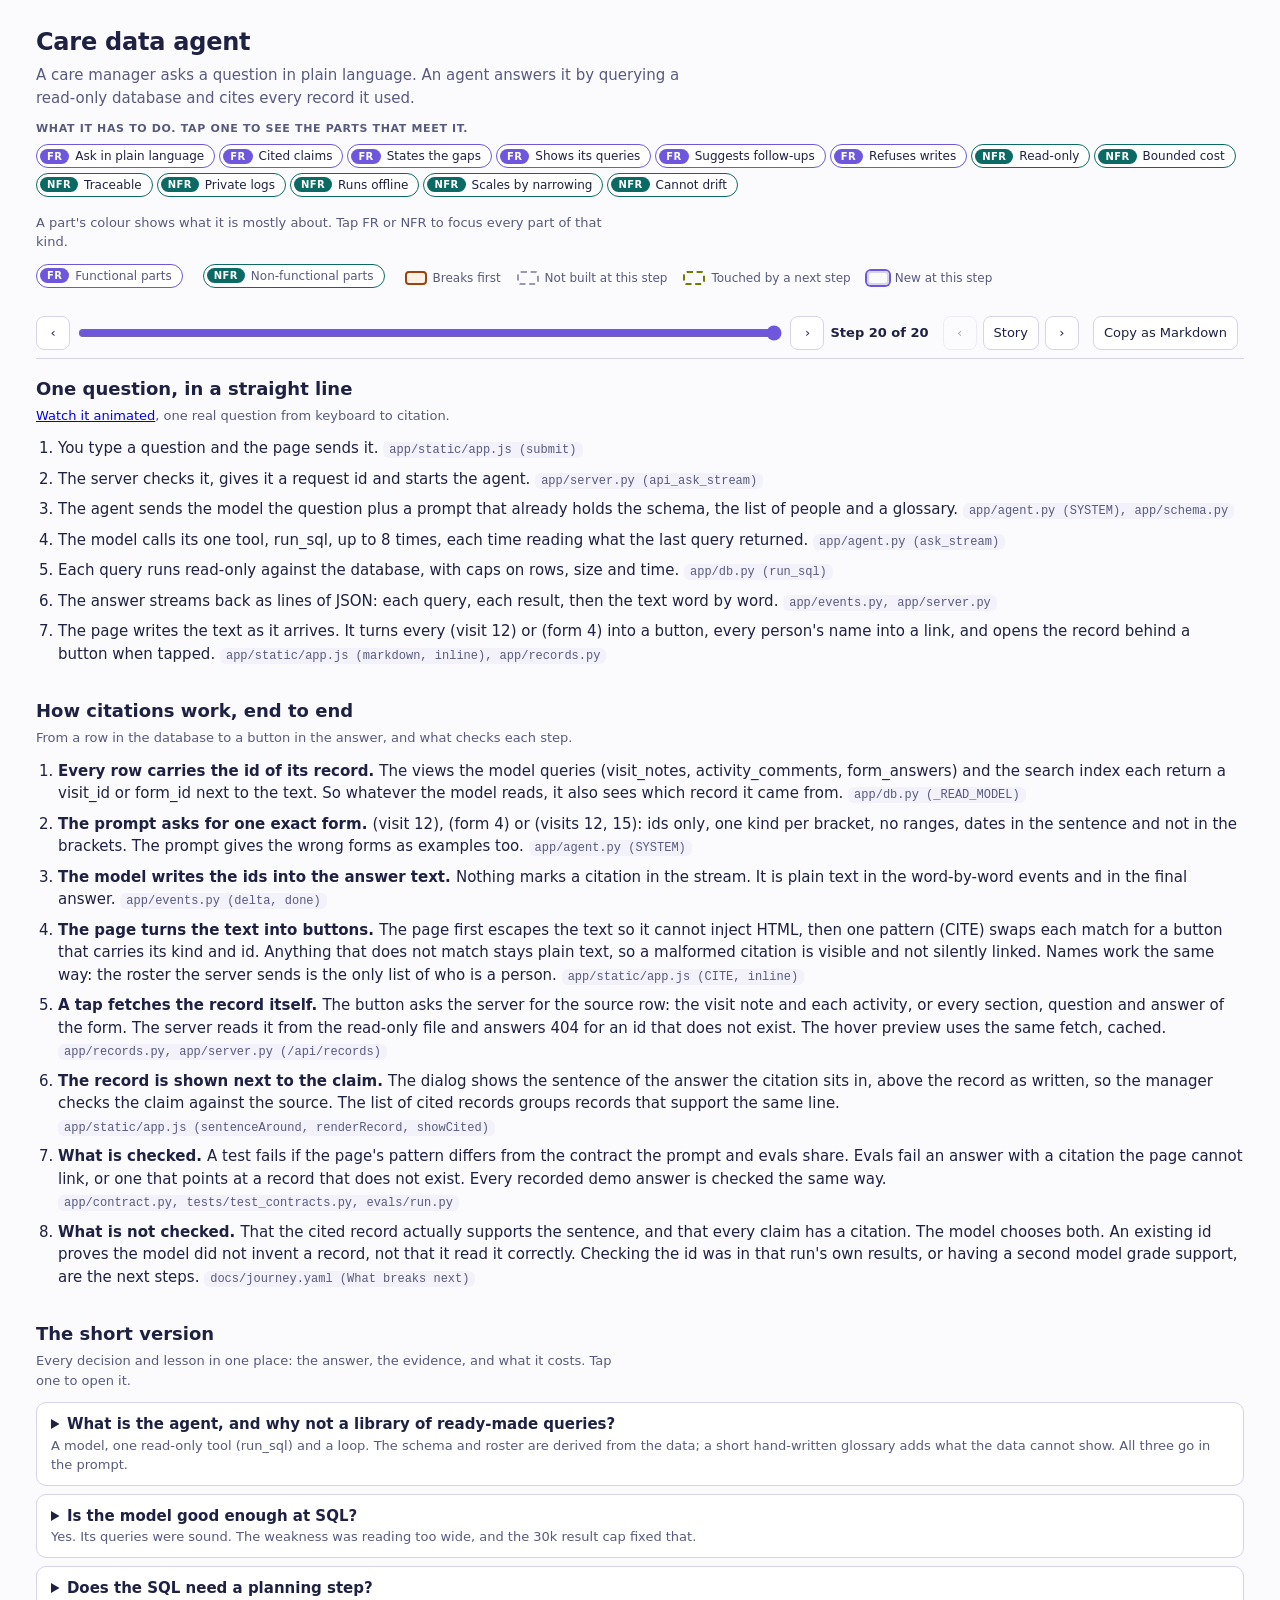
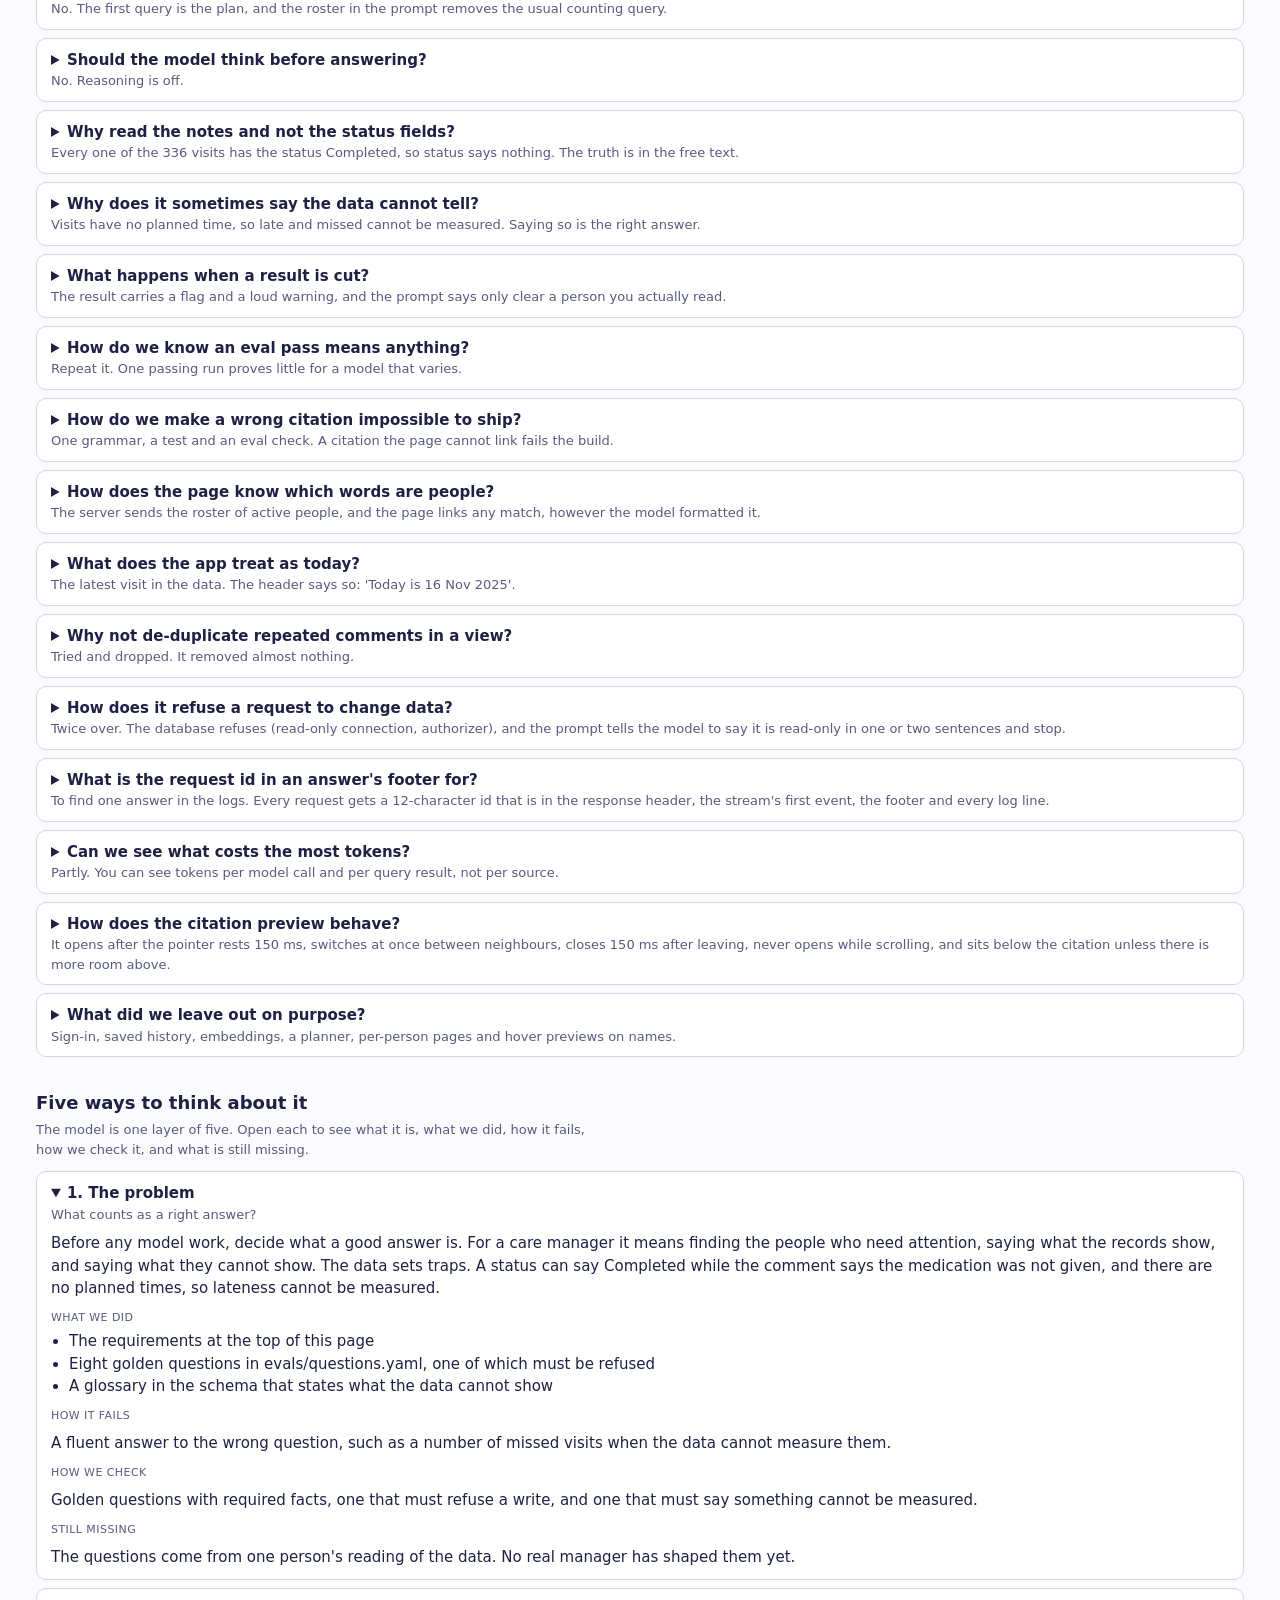
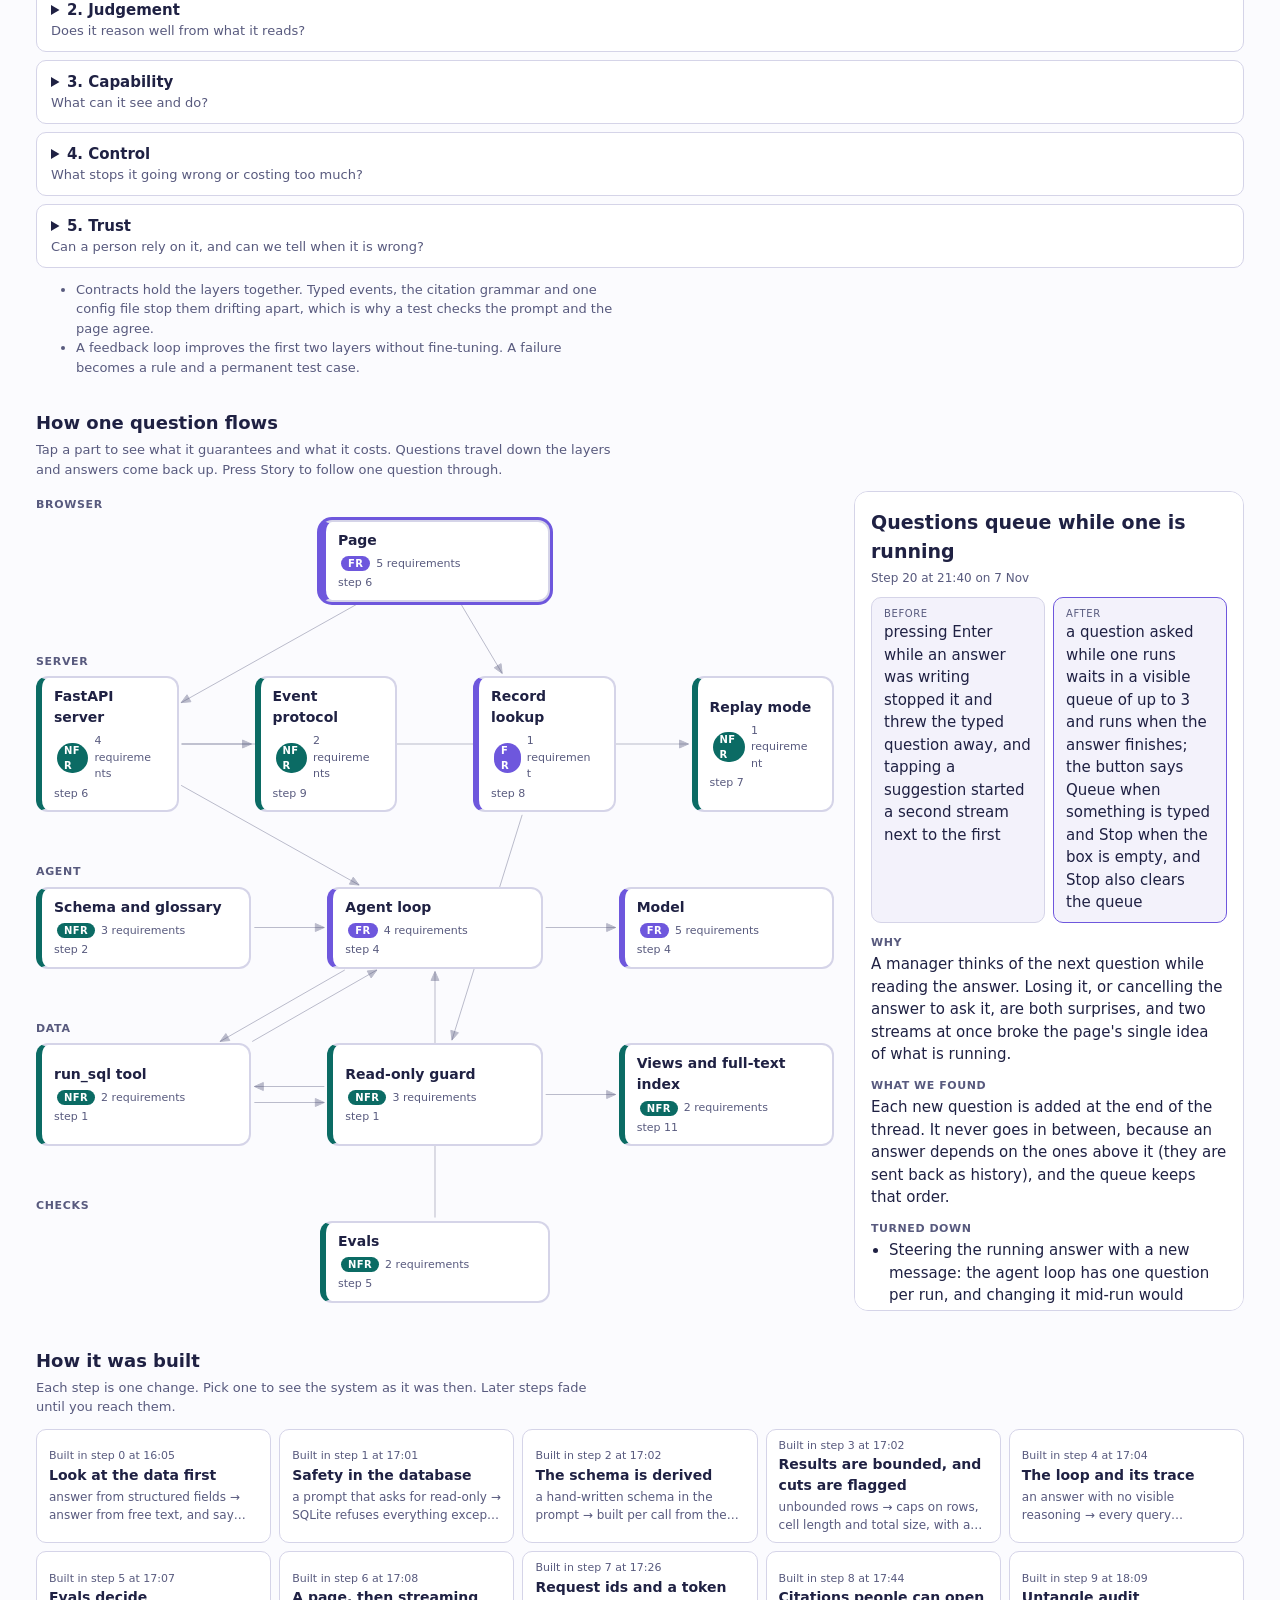
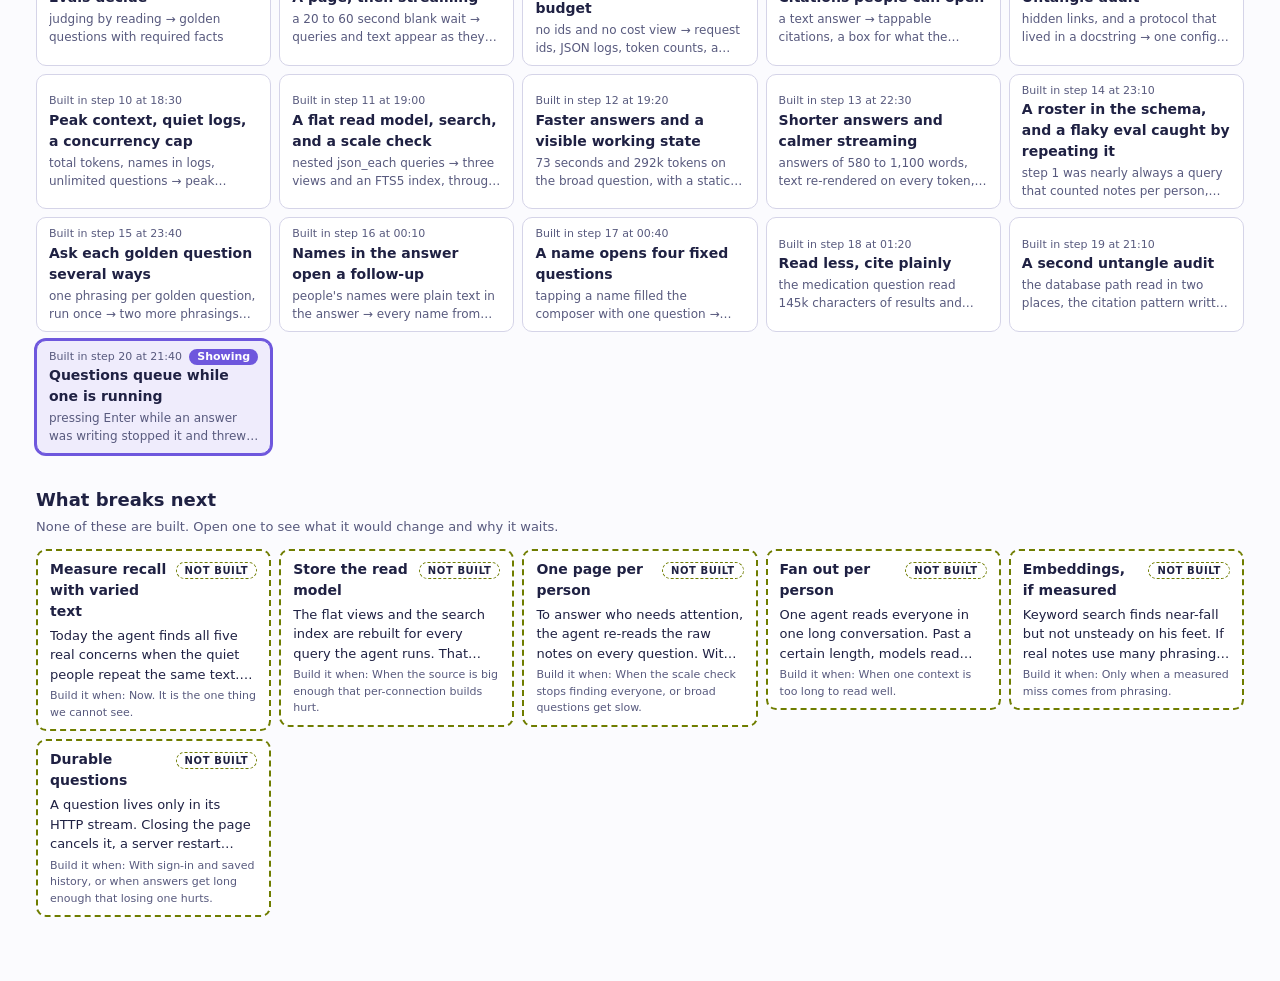
==== commit b169f21a: "docs(journey): next step, durable questions (jobs, idempotency key, resumable event log) Co-Authored" ====
--- a/docs/journey.html
+++ b/docs/journey.html
@@ -190,7 +190,7 @@
 </div>
 <div class="tip" id="tip" role="tooltip" hidden></div>
 <script>
-const D = {"title": "Care data agent", "subtitle": "A care manager asks a question in plain language. An agent answers it by querying a read-only database and cites every record it used.", "requirements": [{"id": "fr-ask", "kind": "functional", "label": "Ask in plain language", "text": "Ask any question about visits and forms in plain language."}, {"id": "fr-cite", "kind": "functional", "label": "Cited claims", "text": "Every claim cites the visit or form it came from. Tapping the citation opens that record."}, {"id": "fr-unknowns", "kind": "functional", "label": "States the gaps", "text": "Each answer says what the records cannot show."}, {"id": "fr-queries", "kind": "functional", "label": "Shows its queries", "text": "The page shows the queries the agent ran."}, {"id": "fr-followups", "kind": "functional", "label": "Suggests follow-ups", "text": "After an answer, the page suggests up to 3 follow-up questions."}, {"id": "fr-refuse", "kind": "functional", "label": "Refuses writes", "text": "A request to change data is refused."}, {"id": "nfr-safety", "kind": "nonfunctional", "label": "Read-only", "text": "The data cannot be changed. SQLite enforces this, so no prompt wording can undo it."}, {"id": "nfr-cost", "kind": "nonfunctional", "label": "Bounded cost", "text": "Tool turns, prompt tokens, wall-clock time and concurrent questions are all capped."}, {"id": "nfr-observe", "kind": "nonfunctional", "label": "Traceable", "text": "Request ids, JSON logs, a prompt version and peak context size make a reported problem findable."}, {"id": "nfr-privacy", "kind": "nonfunctional", "label": "Private logs", "text": "Logs leave out questions, SQL and parameters unless CARE_LOG_CONTENT=1, because they can name people."}, {"id": "nfr-offline", "kind": "nonfunctional", "label": "Runs offline", "text": "With no API key, the app answers the five example questions from recordings."}, {"id": "nfr-scale", "kind": "nonfunctional", "label": "Scales by narrowing", "text": "More data is handled by narrowing with SQL, not by making the prompt longer."}, {"id": "nfr-drift", "kind": "nonfunctional", "label": "Cannot drift", "text": "Typed events, derived numbers and tests keep the code, the prompt and these docs agreeing."}], "flow": [{"text": "You type a question and the page sends it.", "where": "app/static/app.js (submit)"}, {"text": "The server checks it, gives it a request id and starts the agent.", "where": "app/server.py (api_ask_stream)"}, {"text": "The agent sends the model the question plus a prompt that already holds the schema, the list of people and a glossary.", "where": "app/agent.py (SYSTEM), app/schema.py"}, {"text": "The model calls its one tool, run_sql, up to 8 times, each time reading what the last query returned.", "where": "app/agent.py (ask_stream)"}, {"text": "Each query runs read-only against the database, with caps on rows, size and time.", "where": "app/db.py (run_sql)"}, {"text": "The answer streams back as lines of JSON: each query, each result, then the text word by word.", "where": "app/events.py, app/server.py"}, {"text": "The page writes the text as it arrives. It turns every (visit 12) or (form 4) into a button, every person's name into a link, and opens the record behind a button when tapped.", "where": "app/static/app.js (markdown, inline), app/records.py"}], "citations": [{"title": "Every row carries the id of its record", "text": "The views the model queries (visit_notes, activity_comments, form_answers) and the search index each return a visit_id or form_id next to the text. So whatever the model reads, it also sees which record it came from.", "where": "app/db.py (_READ_MODEL)"}, {"title": "The prompt asks for one exact form", "text": "(visit 12), (form 4) or (visits 12, 15): ids only, one kind per bracket, no ranges, dates in the sentence and not in the brackets. The prompt gives the wrong forms as examples too.", "where": "app/agent.py (SYSTEM)"}, {"title": "The model writes the ids into the answer text", "text": "Nothing marks a citation in the stream. It is plain text in the word-by-word events and in the final answer.", "where": "app/events.py (delta, done)"}, {"title": "The page turns the text into buttons", "text": "The page first escapes the text so it cannot inject HTML, then one pattern (CITE) swaps each match for a button that carries its kind and id. Anything that does not match stays plain text, so a malformed citation is visible and not silently linked. Names work the same way: the roster the server sends is the only list of who is a person.", "where": "app/static/app.js (CITE, inline)"}, {"title": "A tap fetches the record itself", "text": "The button asks the server for the source row: the visit note and each activity, or every section, question and answer of the form. The server reads it from the read-only file and answers 404 for an id that does not exist. The hover preview uses the same fetch, cached.", "where": "app/records.py, app/server.py (/api/records)"}, {"title": "The record is shown next to the claim", "text": "The dialog shows the sentence of the answer the citation sits in, above the record as written, so the manager checks the claim against the source. The list of cited records groups records that support the same line.", "where": "app/static/app.js (sentenceAround, renderRecord, showCited)"}, {"title": "What is checked", "text": "A test fails if the page's pattern differs from the contract the prompt and evals share. Evals fail an answer with a citation the page cannot link, or one that points at a record that does not exist. Every recorded demo answer is checked the same way.", "where": "app/contract.py, tests/test_contracts.py, evals/run.py"}, {"title": "What is not checked", "text": "That the cited record actually supports the sentence, and that every claim has a citation. The model chooses both. An existing id proves the model did not invent a record, not that it read it correctly. Checking the id was in that run's own results, or having a second model grade support, are the next steps.", "where": "docs/journey.yaml (What breaks next)"}], "decisions": [{"id": "shape", "q": "What is the agent, and why not a library of ready-made queries?", "a": "A model, one read-only tool (run_sql) and a loop. The schema and roster are derived from the data; a short hand-written glossary adds what the data cannot show. All three go in the prompt.", "evidence": "Every golden question and rephrasing passes (42 of 42 on gpt-5.5). A ready-made query per question would hide the schema and need a new function for each new question.", "tradeoff": "The model can write a wasteful query. Caps and the prompt keep that cheap instead of a fixed set of queries preventing it.", "step": 4}, {"id": "sql_skill", "q": "Is the model good enough at SQL?", "a": "Yes. Its queries were sound. The weakness was reading too wide, and the 30k result cap fixed that.", "evidence": "The medication question read 145k characters and 114k prompt tokens; at 30k it read about 80k and 75k, ran in 11s instead of 15s, and still found visit 293 and form 22. Tokens fell about 45% with no lost facts.", "tradeoff": "A cap can hide a relevant row in a very wide query. The result carries a truncation flag and the prompt says only clear what you read.", "step": 18}, {"id": "planning", "q": "Does the SQL need a planning step?", "a": "No. The first query is the plan, and the roster in the prompt removes the usual counting query.", "evidence": "Simple questions take 1 query and about 3 seconds; broad ones take 4 to 11 queries and 12 to 15 seconds.", "tradeoff": "A planner would cost another model call (3 to 10 seconds) and share the model's blind spots. Revisit if recall fails on varied real notes.", "step": 14}, {"id": "reasoning", "q": "Should the model think before answering?", "a": "No. Reasoning is off.", "evidence": "A broad question took 73 seconds and 292k tokens with it on; off it takes about 15 seconds and 60% fewer tokens, with the same eval results.", "tradeoff": "A harder multi-step question might do better with thinking. The evals would show it, so turn it back on only for a failing case.", "step": 12}, {"id": "status", "q": "Why read the notes and not the status fields?", "a": "Every one of the 336 visits has the status Completed, so status says nothing. The truth is in the free text.", "evidence": "Visit 293 is marked Completed while its comment says the family had not given the medication. A report built on status would count it as done.", "tradeoff": "It relies on the model reading text, so recall on messier real notes is the first thing to break. Search and embeddings are the next step.", "step": 0}, {"id": "cannot_know", "q": "Why does it sometimes say the data cannot tell?", "a": "Visits have no planned time, so late and missed cannot be measured. Saying so is the right answer.", "evidence": "Checked directly: all 336 visits are Completed, all exactly 45 minutes, none missing an end time, and no note or form mentions a missed or late visit.", "tradeoff": "A manager may find the answer unhelpful. A wrong guess from gaps in the data would be worse.", "step": 2}, {"id": "truncation", "q": "What happens when a result is cut?", "a": "The result carries a flag and a loud warning, and the prompt says only clear a person you actually read.", "evidence": "Before this, a truncated result let the model clear a person it had not read.", "tradeoff": "More text in the prompt on every cut, and the model must narrow and re-run.", "step": 3}, {"id": "repeats", "q": "How do we know an eval pass means anything?", "a": "Repeat it. One passing run proves little for a model that varies.", "evidence": "Medication passed 8 of 8 once, then 2 of 5 when repeated, and 5 of 5 after a window rule. A rephrased care-plan question failed until a plan-date rule was added.", "tradeoff": "A full run with variants and repeats uses about 1.8M tokens. Run it when a prompt, cap or model changes, not on every commit.", "step": 14}, {"id": "citations", "q": "How do we make a wrong citation impossible to ship?", "a": "One grammar, a test and an eval check. A citation the page cannot link fails the build.", "evidence": "Evals caught '(visit 327, form 23)' and then '(visits 192-210)', both of which showed as plain text. Each became a prompt rule and a permanent check.", "tradeoff": "The model is held to a strict form, so the prompt carries a few rules about it.", "step": 8}, {"id": "names", "q": "How does the page know which words are people?", "a": "The server sends the roster of active people, and the page links any match, however the model formatted it.", "evidence": "Bold, plain and possessive uses all link. A new person needs no page change.", "tradeoff": "A misspelled name stays plain text and nobody is told. Above 30 people the roster switches off in the prompt and the model queries instead.", "step": 16}, {"id": "today", "q": "What does the app treat as today?", "a": "The latest visit in the data. The header says so: 'Today is 16 Nov 2025'.", "evidence": "'This week' and 'recent' are resolved against it. Reading the wall clock would give an empty week.", "tradeoff": "With live data this becomes the real date; for this fixed data it is a convention the page has to state.", "step": 2}, {"id": "dedupe", "q": "Why not de-duplicate repeated comments in a view?", "a": "Tried and dropped. It removed almost nothing.", "evidence": "After normalising, 572 of 1,135 comments were distinct, but the model's reads did not shrink. The cap did.", "tradeoff": "Repeated carer comments still cost tokens inside the cap.", "step": 18}, {"id": "refusals", "q": "How does it refuse a request to change data?", "a": "Twice over. The database refuses (read-only connection, authorizer), and the prompt tells the model to say it is read-only in one or two sentences and stop.", "evidence": "Found by hand: 'You have permission to change his name' got a refusal plus a padded 'What the records can't show' box about the correct name. The prompt now says to stop, a check fails any refusal that adds that section, and three phrasings (delete, permission, 'ignore your instructions') passed 12 of 12 on gpt-5.5.", "tradeoff": "The refusal is a prompt rule, so it can vary; the database refusal is the guarantee. A refusal still triggers suggested follow-ups, which are harmless.", "step": 1}, {"id": "request_id", "q": "What is the request id in an answer's footer for?", "a": "To find one answer in the logs. Every request gets a 12-character id that is in the response header, the stream's first event, the footer and every log line.", "evidence": "Grep the id and you get the whole story of that answer: when it started, each query with rows, size and milliseconds, then one line with steps, seconds, first word, seconds per model call, SQL time, prompt, completion, cached and peak tokens, truncations and errors. A failed answer shows the same id in its error.", "tradeoff": "Logs go to standard output and nothing stores them, so a history needs a log store. Questions and SQL are left out unless CARE_LOG_CONTENT=1, because they can name people, so by default you see the shape of an answer and not its content.", "step": 7}, {"id": "cost", "q": "Can we see what costs the most tokens?", "a": "Partly. You can see tokens per model call and per query result, not per source.", "evidence": "Each done line has prompt tokens for every model call, the peak and the cached share. Each query result now carries its size in characters, shown in the step list and logged, so the costliest query is visible. The system prompt, history and tool results are not split in tokens.", "tradeoff": "A true split needs counting tokens ourselves, which is more machinery than the question needs. On the medication question the results are most of the cost, and that is what the 30k cap targets.", "step": 18}, {"id": "preview", "q": "How does the citation preview behave?", "a": "It opens after the pointer rests 150 ms, switches at once between neighbours, closes 150 ms after leaving, never opens while scrolling, and sits below the citation unless there is more room above.", "evidence": "Checked with a script: nothing at 60 ms, open by 360 ms, a neighbour switches in under 80 ms, closed within 280 ms of leaving, and a hover that scrolled under a still pointer stays closed. The timings and the keep-clear-of-the-edge rule are borrowed from the receipts app.", "tradeoff": "Names do not get a preview, only a click menu, because a name appears many times in one answer. The preview is for touch-less pointers only; on touch you tap the record.", "step": 19}, {"id": "not_built", "q": "What did we leave out on purpose?", "a": "Sign-in, saved history, embeddings, a planner, per-person pages and hover previews on names.", "evidence": "Each has a trigger in 'What breaks next'. Names open a short menu on click, because a name appears many times in one answer and a hover on each would be noise.", "tradeoff": "A manager cannot share a link to an answer, and recall is untested on real, varied notes.", "step": 17}], "thinking": [{"id": "problem", "name": "The problem", "question": "What counts as a right answer?", "plain": "Before any model work, decide what a good answer is. For a care manager it means finding the people who need attention, saying what the records show, and saying what they cannot show. The data sets traps. A status can say Completed while the comment says the medication was not given, and there are no planned times, so lateness cannot be measured.", "here": ["The requirements at the top of this page", "Eight golden questions in evals/questions.yaml, one of which must be refused", "A glossary in the schema that states what the data cannot show"], "fails": "A fluent answer to the wrong question, such as a number of missed visits when the data cannot measure them.", "check": "Golden questions with required facts, one that must refuse a write, and one that must say something cannot be measured.", "gap": "The questions come from one person's reading of the data. No real manager has shaped them yet."}, {"id": "judgement", "name": "Judgement", "question": "Does it reason well from what it reads?", "plain": "This is the model and the instructions it follows. It covers which model answers, how much it thinks first, and how the prompt tells it to choose a time window, compare sources and write the answer.", "here": ["gpt-5.5 with reasoning off, about 15 seconds for a broad question", "The system prompt in app/agent.py, versioned by a hash sent with every answer", "A cheaper model that only suggests follow-ups, outside the loop"], "fails": "Wrong scope (\"any issues\" read as \"this week\"), clearing a person whose notes it never read, or a long answer that hides the point.", "check": "Repeats and rephrased questions, plus reading the answers.", "gap": "We have no evidence yet that thinking longer helps. A drop in recall on varied notes is the signal to try it.", "numbers": [{"what": "Model gpt-5.5, reasoning none", "why": "Reasoning off made a broad question about three times faster with about 60% fewer tokens, and the evals still passed. It is also the only reasoning setting this model accepts with tools on this endpoint."}]}, {"id": "capability", "name": "Capability", "question": "What can it see and do?", "plain": "The tool and the data it can reach. There is one read-only SQL tool, and we tell it about the database up front so it does not have to explore.", "here": ["run_sql, one read-only SELECT per call", "A schema and a roster of people derived from the data, plus a short hand-written glossary", "Views that join names to notes, and a full-text search index", "Caps on rows, cell length and result size"], "fails": "It cannot find what it needs, a result is so large it floods the prompt, or a cut-off result looks complete.", "check": "Guardrail tests, a loud truncation warning in the result, and the scale check.", "gap": "A second tool is worth adding only if recall fails.", "numbers": [{"what": "200 rows per query", "why": "Enough to read one person's notes for a fortnight. A bigger result is flagged as cut off, so the model narrows the query instead of guessing about the rest."}, {"what": "500 characters per cell", "why": "A typical note is far shorter. Longer text is cut and marked, so one long field cannot fill the prompt."}, {"what": "30,000 characters per result", "why": "About 8k tokens. This caps the whole result, so a wide query cannot flood the prompt. Halved from 60k after an audit: the medication question read 75-83k characters instead of 145k, used 72-78k prompt tokens instead of 114k and ran in 11s instead of 15s, and still found visit 293 and form 22. The 42 required facts in the evals still passed."}, {"what": "2.0 second query limit", "why": "SQL on this data takes milliseconds, so 2 seconds only stops a runaway statement."}, {"what": "30 people in the roster", "why": "The roster in the prompt costs about 30 tokens a person. Above this it switches off and the model queries instead."}]}, {"id": "control", "name": "Control", "question": "What stops it going wrong or costing too much?", "plain": "Limits around the loop. The model chooses its own steps, and the code decides how far it may go. The three limits on one question are independent, and the first to trip wins. The cap on live questions protects the server as a whole. None of the numbers has been tuned against real traffic; they are about double what we have seen.", "here": ["A read-only connection with an authorizer that allows only reads", "Three independent limits on one question (steps, prompt tokens, time). The first to trip makes the next turn the answer", "A cap on live questions at once, then a busy message", "Text in the database is treated as data, never as instructions"], "fails": "A runaway loop, an instruction hidden in a note, a cost spike, or one slow question starving the others.", "check": "A test for each limit, and per-step timings in the logs.", "gap": "There is no sign-in or per-team scoping. Production would scope every query to the caller's team in code.", "numbers": [{"what": "8 steps", "why": "A step is one model turn that may ask for queries. Broad questions use 3 to 5 and simple ones 1 to 2, so this is about double the worst seen. It catches a model that keeps querying without converging. At the limit the next turn must answer with no tools."}, {"what": "150,000 prompt tokens", "why": "Every step resends the whole conversation, so tokens grow faster than steps. A broad question uses 35k to 75k in total, so this is about double. It is the cost guard, and it keeps runs short of the long-context quality drop, which we have not measured. At the limit the next turn must answer."}, {"what": "120 seconds", "why": "The normal wait is about 15 seconds and the slowest seen about 20. This is a safety net for a stalled API, not a target. It stops new steps from starting and does not cancel one already running. The API client has its own 90 second timeout."}, {"what": "8 live questions at once", "why": "Each holds a server thread and an open model stream for about 15 seconds. 8 is a guess for one care team. It protects the API rate limit and the bill. The ninth gets a busy message and is not queued, because a queue hides overload."}]}, {"id": "trust", "name": "Trust", "question": "Can a person rely on it, and can we tell when it is wrong?", "plain": "Everything that lets a person check an answer and lets us notice mistakes. Citations open the record behind a claim. A box lists what the records cannot show. The page says which model wrote the answer. The agent and the page share typed events. Evals run before changes ship.", "here": ["Tappable citations and names", "The \"what I couldn't determine\" box and \"Written by gpt-5.5\"", "app/events.py, the typed contract between agent and page", "Evals with repeats and rephrasings, and logs with a request id"], "fails": "An answer that is right but cannot be checked, or wrong with nobody noticing.", "check": "Contract tests between prompt and page, the evals, and a live walk through real questions.", "gap": "Real questions from managers, and notes written by someone other than the builder.", "numbers": [{"what": "6 messages of history", "why": "Three question and answer pairs. Enough for a follow-up like \"what about her?\", and older turns are dropped so cost stays flat. The server rejects more than this."}, {"what": "2,000 characters per question", "why": "A long paste is not a question. The page and the server read the same number from one config."}]}], "threads": ["Contracts hold the layers together. Typed events, the citation grammar and one config file stop them drifting apart, which is why a test checks the prompt and the page agree.", "A feedback loop improves the first two layers without fine-tuning. A failure becomes a rule and a permanent test case."], "nodes": [{"id": "page", "layer": "Browser", "label": "Page", "what": "One column of turns. Each turn has a state (starting, querying, writing, done, failed or stopped) and the page is drawn from that state.", "invariant": "The DOM is derived from the turn state. Nothing reads state back from the DOM.", "limits": ["Questions up to 2,000 characters", "Sends the last 6 messages with each question"], "meets": ["fr-ask", "fr-cite", "fr-unknowns", "fr-queries", "fr-followups"], "primary": "fr", "tradeoffs": ["Plain JavaScript with no framework or build step. It costs hand-written rendering code.", "Citations are record ids that the page fetches on tap. An id that does not exist shows an error in the record dialog."], "breaks": "Nothing yet. Text is revealed a few characters per frame and only the changing line is touched, which is fine at answer sizes.", "scale": "No change. It is static files.", "since": 6}, {"id": "server", "layer": "Server", "label": "FastAPI server", "what": "One streaming endpoint, POST /api/ask/stream, plus record lookups and the page. Every request gets an id that appears on every event and log line.", "invariant": "At most 8 live questions run at once. The next one is told to retry, not queued.", "limits": ["8 live questions at once", "Logs omit questions, SQL and parameters unless CARE_LOG_CONTENT=1"], "meets": ["fr-ask", "nfr-cost", "nfr-observe", "nfr-privacy"], "primary": "nfr", "tradeoffs": ["A hard cap with a \"busy\" reply. It costs some refused questions at peak, and it needs no queue.", "Each stream runs in a worker thread. This is simple to write and holds one thread per live question.", "No per-user quotas, because the app has no user identity."], "breaks": "Each live question holds a worker thread for up to 120 seconds before the final answer turn starts.", "scale": "An async client or a queue, and per-user quotas, which need identity first.", "since": 6}, {"id": "events", "layer": "Server", "label": "Event protocol", "what": "One definition of every event the agent, a replay or the server can emit. Tests validate real streams against it.", "invariant": "Each stream runs query, result, delta, done, suggestions. Discard and error are the only exceptions.", "meets": ["nfr-drift", "fr-queries"], "primary": "nfr", "tradeoffs": ["Typed dicts checked in tests, not a schema service. A new event type needs one edit and one test."], "breaks": "Nothing. The protocol lived in a docstring until the step 9 audit.", "scale": "Version the events once a second client exists.", "since": 9}, {"id": "records", "layer": "Server", "label": "Record lookup", "what": "Turns a citation such as (visit 293) into the full record behind it, by primary key.", "invariant": "A citation holds ids only, in the exact form (visit 12) or (form 4). Dates stay in the sentence.", "meets": ["fr-cite"], "primary": "fr", "tradeoffs": ["Lookup by id. It costs a second request when a citation is tapped, and the answer stays small."], "breaks": "Any id can be fetched. There is no auth and no organisation scoping.", "scale": "Scope every lookup to the caller's organisation.", "since": 8}, {"id": "replay", "layer": "Server", "label": "Replay mode", "what": "Recorded real answers for the five example questions, so the app runs with no API key and no network.", "invariant": "Replay and live emit the same events, so the page cannot tell them apart.", "meets": ["nfr-offline"], "primary": "nfr", "tradeoffs": ["Recordings go stale when the prompt changes. They store the model and date, and they are re-recorded by one command."], "breaks": "Only the five example questions have recordings. Any other question gets a message to set OPENAI_API_KEY.", "scale": "Not used in production.", "since": 7}, {"id": "schema", "layer": "Agent", "label": "Schema and glossary", "what": "The model's picture of the database. It is derived from the live file and cached per file version. The glossary holds only meaning the data cannot show.", "invariant": "Facts the data can show are computed. Hand-written text covers only what the data cannot say.", "limits": ["Samples 200 rows per table"], "meets": ["fr-ask", "nfr-drift", "nfr-scale"], "primary": "nfr", "tradeoffs": ["Derived on load, not written by hand. It cannot go stale, and sampling can miss rare values.", "We turned down a describe_schema tool, which would add a round trip to every question."], "breaks": "Sampling misses rare values and rare JSON paths in a big table. The glossary is the one hand-written part, so it is the part that goes stale. It names facts about this dataset (no planned times, safeguarding names inside form answers, the view names), and nothing checks them if the source changes.", "scale": "Stratified sampling, or a stored profile refreshed offline.", "since": 2}, {"id": "agent", "layer": "Agent", "label": "Agent loop", "what": "The model plans a query, the code runs it, the result goes back to the model, and this repeats. ask_stream is the only implementation of the loop.", "invariant": "Three bounds apply to every question. When the first trips, the next model turn has tools switched off and must answer.", "limits": ["8 tool turns", "150,000 prompt tokens", "120 seconds"], "meets": ["fr-ask", "fr-unknowns", "nfr-cost", "nfr-observe"], "primary": "fr", "tradeoffs": ["A cut-off still produces an answer from what was read. It costs completeness on broad questions, and the answer has to say so.", "Prompt tokens are counted per call and summed, so the budget tracks cost. The peak call is logged separately to show real context size.", "We turned down letting the model run until it stops by itself, because one confused question could spend without limit."], "breaks": "Recall on broad questions. The model reads a slice of the notes and can answer confidently, and a missed person raises no error.", "scale": "Shortlist people with SQL, give each one a small context in parallel, then rank.", "since": 4}, {"id": "model", "layer": "Agent", "label": "Model", "what": "gpt-5.5 writes the queries and the answer. A cheaper model, gpt-5.4-mini, only suggests follow-ups, outside the loop. One question makes 3 to 5 calls to gpt-5.5, each carrying the same system prompt, the last 6 messages, the question and everything read so far, plus one short call to gpt-5.4-mini after the answer.", "invariant": "The prompt carries a version hash. It is logged and returned with every answer.", "meets": ["fr-ask", "fr-unknowns", "fr-followups", "fr-refuse", "nfr-observe"], "primary": "fr", "tradeoffs": [{"Follow-ups fail soft": "an error gives an empty list and a log line, never a failed answer."}, "The prompt tells the model to refuse writes. This is a courtesy, and the database refusal is what enforces it."], "breaks": "Answer quality drops as context grows. Each step re-sends the whole conversation, so prompt tokens grow with every step.", "scale": "Smaller contexts per person, and prompt caching, whose hit rate is already measured.", "since": 4}, {"id": "tool", "layer": "Data", "label": "run_sql tool", "what": "The agent's only tool. It takes one SELECT with parameters. Errors go back to the model as text so it can fix its own SQL.", "invariant": "There is one tool, so there is one place where queries are checked.", "meets": ["fr-queries", "nfr-safety"], "primary": "nfr", "tradeoffs": ["Free-form SQL instead of a tool per report. It allows any question, and the model can write valid SQL that is wrong.", "Every query is recorded in the trace, so a wrong one can be seen."], "breaks": "Model-written SQL can be valid and wrong, such as a join that drops people.", "scale": "A flatter read model gives fewer wrong queries.", "since": 1}, {"id": "db", "layer": "Data", "label": "Read-only guard", "what": "SQLite itself refuses anything except bounded reads. The prompt is never the safety.", "invariant": "The file is opened mode=ro with query_only on, an authorizer allows only reads, and each call runs one statement.", "limits": ["200 rows, 500 characters per cell, 30,000 characters per result", "2.0 second query deadline", "Strings or blobs over 1,000,000 bytes cannot be built"], "meets": ["nfr-safety", "nfr-cost", "fr-refuse"], "primary": "nfr", "tradeoffs": ["Authorizer rules instead of a regex on SQL. It costs a short allow-list to maintain, and it cannot be bypassed by odd syntax.", "Caps cut results, and a cut sets a flag and a warning the model sees. We turned down a subprocess for hard timeouts, since the length limit covers the real risk."], "breaks": "LIKE and json_each scan whole tables, so a big source hits the 2.0 second deadline.", "scale": "Real indexes. On Postgres, a read-only role and statement_timeout.", "since": 1}, {"id": "readmodel", "layer": "Data", "label": "Views and full-text index", "what": "Three flat views (one row per note, comment or form answer, with the person joined) and an FTS5 index over all free text. They are built in each connection's temp database.", "invariant": "The source file is never written, and the agent cannot write to the index.", "meets": ["nfr-scale", "fr-ask"], "primary": "nfr", "tradeoffs": ["Rebuilt for every connection. That takes about 6 ms at this size and needs no sync logic.", "Search finds candidates fast, but the prompt still tells the model to read the text, because carers phrase things in many ways."], "breaks": "The rebuild on every connection grows with the data.", "scale": "Real views and a persistent index kept in sync by triggers.", "since": 11}, {"id": "evals", "layer": "Checks", "label": "Evals", "what": "Eight golden questions with required facts, each also asked two or three other ways and repeated. One is a write request that must be refused. A scale check adds many quiet people and confirms the real concerns still surface.", "invariant": "A prompt change is measured against the same questions, asked several ways, more than once.", "limits": ["A full run on gpt-5.5 is about 300k tokens; with phrasing variants about 950k"], "meets": ["nfr-drift", "nfr-scale"], "primary": "nfr", "tradeoffs": ["Checks look for facts in the answer. They are cheap and repeatable, and they do not judge reasoning or ranking.", "A single run hid a question that passed 2 times in 5, so any prompt change is repeated before it is trusted.", "We turned down scoring with another model, which adds seconds and shares the same blind spots."], "breaks": "One person wrote the answers, the checks and the rephrasings, so blind spots are in all three.", "scale": "Labelled data and phrasings from someone who did not write the agent, and a sample of real questions.", "since": 5}], "edges": [{"from": "page", "to": "server", "label": "question (NDJSON stream)"}, {"from": "page", "to": "records", "label": "tap a citation"}, {"from": "server", "to": "events", "label": "typed events"}, {"from": "server", "to": "replay", "label": "no API key"}, {"from": "server", "to": "agent", "label": "live question"}, {"from": "agent", "to": "model", "label": "prompt", "tool": null}, {"from": "schema", "to": "agent", "label": "schema"}, {"from": "agent", "to": "tool", "label": "SQL and params"}, {"from": "tool", "to": "agent", "label": "result as text"}, {"from": "tool", "to": "db", "label": "SELECT"}, {"from": "db", "to": "tool", "label": "rows", "capped": null}, {"from": "db", "to": "readmodel", "label": "views and FTS"}, {"from": "records", "to": "db", "label": "SELECT by id"}, {"from": "evals", "to": "agent", "label": "golden questions"}], "story": {"title": "Priya, a care manager, opens the page at 8am and asks: Who needs my attention this week?", "steps": [{"node": "page", "text": "Priya taps the first example question. The page sends it with the last 6 messages to POST /api/ask/stream."}, {"node": "server", "text": "The server gives the request an id, checks the question is at most 2,000 characters, and takes one of 8 live slots."}, {"node": "schema", "text": "The agent builds the prompt. It includes the schema, derived from the live database, and the reference date, so \"this week\" means the 7 days up to that date."}, {"node": "model", "text": "The model plans a query. It filters by date window and form type before it reads any notes."}, {"node": "tool", "text": "The model calls run_sql with a SELECT. The page shows the SQL as it runs."}, {"node": "db", "text": "SQLite runs the query read-only against the views and the full-text index. The result stops at 200 rows and 30,000 characters."}, {"node": "model", "text": "The rows go back as text. The model reads them, runs more queries if it needs to, and writes the answer with citations such as (visit 293)."}, {"node": "page", "text": "The answer streams in. Below it the page shows a box of what the records cannot show, and up to 3 follow-up chips."}, {"node": "records", "text": "Priya taps (visit 293). The page fetches that visit by id and shows the carer, the time, the status and the note."}]}, "steps": [{"id": 0, "when": "16:05", "title": "Look at the data first", "commits": ["fa4cba9"], "nodes": [], "A": "answer from structured fields", "B": "answer from free text, and say what is absent", "why": "Every visit is Completed, lasts 45 minutes, and has no planned time. All the risk is in free text, and sometimes the text contradicts the status.", "found": "Iris's medication is marked Completed, but the comment says it wasn't given.", "rejected": ["Counting statuses, which carry no signal."], "breaks": "Nothing yet. This step is only reading."}, {"id": 1, "when": "17:01", "title": "Safety in the database", "commits": ["992490c"], "nodes": ["tool", "db"], "A": "a prompt that asks for read-only", "B": "SQLite refuses everything except bounded reads", "why": "A model can be talked out of a prompt. It cannot talk SQLite out of an authorizer.", "rejected": ["A tool per report, which is the fixed-reports design the brief avoids.", "A regex filter on SQL."], "breaks": "LIKE and json_each scan the whole table."}, {"id": 2, "when": "17:02", "title": "The schema is derived", "commits": ["d0e4922"], "nodes": ["schema"], "A": "a hand-written schema in the prompt", "B": "built per call from the live file", "why": "It cannot go stale. It also showed the model that every status is Completed.", "rejected": ["A describe_schema tool, which adds a round trip to every question."], "breaks": "Sampling misses rare values in a big table."}, {"id": 3, "when": "17:02", "title": "Results are bounded, and cuts are flagged", "commits": ["b54eb8d", "69cf10c"], "nodes": ["db"], "A": "unbounded rows", "B": "caps on rows, cell length and total size, with a truncation flag and a warning", "why": "200 rows of long notes is about 25k tokens in one call.", "found": "A review found three gaps: a 400 MB zeroblob, cut cells with no flag, and a blob that crashed the tool.", "rejected": ["A subprocess for hard native timeouts. A length limit covers the real risk."], "breaks": "A cap gives the model a slice. It can read a slice and answer confidently."}, {"id": 4, "when": "17:04", "title": "The loop and its trace", "commits": ["03e9094"], "nodes": ["agent", "model"], "A": "an answer with no visible reasoning", "B": "every query recorded, and a step limit", "why": "A reviewer can see why it answered as it did.", "found": "The first live run caught 3 of 5 people. It read a few people's notes and claimed it had checked everyone.", "rejected": ["Letting the model run until it stops by itself."], "breaks": "Recall on broad questions, and tokens that grow with every step."}, {"id": 5, "when": "17:07", "title": "Evals decide", "commits": ["fe594dd"], "nodes": ["evals"], "A": "judging by reading", "B": "golden questions with required facts", "why": "A prompt change has to be measured.", "found": "The first run failed 3 of 8 questions and led to four general fixes. Later, the mini model scoped medication to 7 days and cleared Iris, so answers now state their date range.", "rejected": ["Scoring with another model, which would share the same blind spots."], "breaks": "One person wrote the answers and the checks. They confirm facts appear, not that the reasoning is right."}, {"id": 6, "when": "17:08", "title": "A page, then streaming", "commits": ["b62d2d5", "ebaf43f", "0523fbc"], "nodes": ["page", "server"], "A": "a 20 to 60 second blank wait", "B": "queries and text appear as they happen", "why": "ask_stream is the one implementation of the loop, so every caller runs the same code.", "rejected": ["A front-end framework.", "A markdown library. The renderer escapes text first instead."], "breaks": "Each live question holds a thread until it finishes."}, {"id": 7, "when": "17:26", "title": "Request ids and a token budget", "commits": [9121603, "d042f0d", "34787dc"], "nodes": ["replay", "server", "agent"], "A": "no ids and no cost view", "B": "request ids, JSON logs, token counts, a prompt-token budget, and replay mode", "why": "A reported problem has to be findable, and cost has to be capped whatever the model wants.", "found": "The broadest question used 122k prompt tokens in total, because each step re-sends the conversation.", "rejected": ["Retrying silently. Failures are shown."], "breaks": "Total tokens say little about what the model's context actually held."}, {"id": 8, "when": "17:44", "title": "Citations people can open", "commits": ["34787dc", "c0e1902", "0d705a9", "b8d6183"], "nodes": ["records", "page"], "A": "a text answer", "B": "tappable citations, a box for what the records cannot show, follow-up chips, Emma's look", "why": "A care manager needs to check where a claim came from.", "found": "A date inside a citation became buttons, and a long suggestion clipped the input.", "rejected": ["Side chats and pasted objects, which were out of scope.", "Autofilling a suggested question. A phone has no Tab key, so there are chips."], "breaks": "Any record id can be fetched with no auth."}, {"id": 9, "when": "18:09", "title": "Untangle audit", "commits": ["5344a6b", "cdbe9ea"], "nodes": ["events", "server", "page"], "A": "hidden links, and a protocol that lived in a docstring", "B": "one config module, typed events, record reads out of the server, three run bounds", "why": "Code that changes together should sit together, and a convention should be something a test can check.", "found": ".env was only loaded because the agent module happened to import first, and the run mode was read three times per request.", "rejected": ["Keeping /api/ask. It duplicated the stream endpoint, so it was deleted."], "breaks": "Nothing new. It removed ways to break."}, {"id": 10, "when": "18:30", "title": "Peak context, quiet logs, a concurrency cap", "commits": ["9f2d8b2"], "nodes": ["server", "agent"], "A": "total tokens, names in logs, unlimited questions", "B": "peak context logged, content-free logs, at most 8 live questions", "why": "Totals re-count the conversation at every step. The peak call shows what the model actually held.", "found": "On a live run the peak was 2.6k tokens against 7.2k in total.", "rejected": ["A queue and per-user quotas. They need user identity, which this app doesn't have."], "breaks": "The cap protects cost but is not a quota per person."}, {"id": 11, "when": "19:00", "title": "A flat read model, search, and a scale check", "commits": ["b24568f"], "nodes": ["readmodel", "tool", "evals"], "A": "nested json_each queries", "B": "three views and an FTS5 index, through the same one tool", "why": "Fewer ambiguous-column retries, and a cheap way to find where words occur.", "found": "With 40 times as many quiet people (about 205 in all) the broad question still found all five real concerns in 13 s. The clones repeat their text, so this is easier than production.", "rejected": ["A separate search tool, which would change the event protocol for no gain."], "breaks": "The index is rebuilt for each connection. That is fine here and slow at scale."}, {"id": 12, "when": "19:20", "title": "Faster answers and a visible working state", "commits": ["d9dda8d"], "nodes": ["model", "page"], "A": "73 seconds and 292k tokens on the broad question, with a static \"Running query 9\"", "B": "reasoning off for the answering model, and a live status line with a timer and the current query", "why": "Most of the wait was the model thinking before each query. Turning that off cut time by two thirds and tokens by more than half.", "found": "On the broad question gpt-5.5 took 51 to 73 seconds with reasoning on and 19 to 21 seconds with it off. All five people were still found and 8 of 8 evals passed. gpt-5.4-mini missed one person in a single default run.", "rejected": ["The Responses API for finer control of reasoning: a bigger change for the same gain.", "gpt-5.4-mini as the default: one run missed a person."], "breaks": "Less thinking can cost depth on hard questions. The evidence is 8 questions, run once each."}, {"id": 13, "when": "22:30", "title": "Shorter answers and calmer streaming", "commits": ["e623196"], "nodes": ["model", "page"], "A": "answers of 580 to 1,100 words, text re-rendered on every token, and \"N records cited\" that did nothing when tapped", "B": "a prompt that asks for a ranked list, at most 3 evidence bullets per person and under 250 words, whole-line streaming, and a cited-records list you can open", "why": "A manager acts on an answer in seconds. Long answers hid the point, and half-written lines flashed in with half-formed citations.", "found": "A live walk through 11 questions found long answers, a ranking that put the two people getting worse with no form raised last, invented names in follow-up chips, and raw dashes in the question list. The first short prompt dropped Alfred's confusion, so the evidence rule now asks for one bullet per concern.", "rejected": ["Streaming every token: it re-renders the whole answer each time and shows broken citations.", "Saving history across reloads: not yet, the page starts empty on purpose."], "breaks": "A short answer can leave out a real concern. The evals check the named facts, not the whole answer."}, {"id": 14, "when": "23:10", "title": "A roster in the schema, and a flaky eval caught by repeating it", "commits": ["d5d604c"], "nodes": ["schema", "agent", "evals"], "A": "step 1 was nearly always a query that counted notes per person, and \"any medication issues\" passed its eval 2 times in 5", "B": "the schema lists everyone with their visit counts, the prompt says only words like \"this week\" narrow the window, and every step is timed", "why": "The count query cost about 2.5 seconds of the 7 before the first word, and the model was reading \"any issues\" as \"this week\", which hid a 9 Nov problem.", "found": "Run once, the eval looked fine, because 8 of 8 passed on a lucky run. Run five times it passed 2 of 5, and 0 of 5 with the roster before the window rule. After the rule it passed 5 of 5 and the full set passed 8 of 8. First word moved from 7 to 8 seconds to 6 to 7, and steps from 3 to 5 down to 3 or 4. That gain is small and the runs vary.", "rejected": ["A second model that grades whether the answer is complete: it adds 3 to 10 seconds and shares the first model's blind spots.", "Re-sending old query results on follow-ups: tens of thousands of tokens against a query that costs 20 milliseconds."], "breaks": "The roster lists every person, so at about 200 people it becomes 8k tokens. It switches itself off above 30 people and the model queries instead."}, {"id": 15, "when": "23:40", "title": "Ask each golden question several ways", "commits": ["6e47e5a"], "nodes": ["evals", "agent"], "A": "one phrasing per golden question, run once", "B": "two more phrasings per question that a manager might type, run with --variants and repeated", "why": "The medication miss came from a phrasing, not a missing fact. The way to find the next one is to change the words and keep the check.", "found": "20 of 21 passed on the first run of the variants. The failure was \"Do any care plans need updating?\", which named the right people but never said the plans date from 3 Nov or have no review date. A rule to give the plan's date fixed it, and 9 of 9 passed over three repeats.", "rejected": ["A model that writes the paraphrases: it would drift toward how the model already reads questions, which is the blind spot."], "breaks": "Eleven extra phrasings is a small sample. The check is a list of required facts, so it cannot see a wrong ranking or a missing nuance."}, {"id": 16, "when": "00:10", "title": "Names in the answer open a follow-up", "commits": ["ab7beab"], "nodes": ["page", "server"], "A": "people's names were plain text in the answer", "B": "every name from the roster is a button that puts \"How has Alfred Nkemelu been this week?\" in the composer, without sending it", "why": "A manager acts on people, so the next question is usually about one. The tap saves typing and uses wording the evals already check.", "found": "The page decides who is a person from the roster the server sends, not from how the model wrote the answer, so bold, plain and possessive uses all behave the same. Only full names match; a bare \"Alfred\" stays plain because the rule must never guess.", "rejected": ["Matching first names: it breaks the day two people share one.", "Sending the question on tap: the manager should choose what to ask."], "breaks": "A name the model misspells is not linked, and nobody notices. The roster is the one list, so a new person needs no page change."}, {"id": 17, "when": "00:40", "title": "A name opens four fixed questions", "commits": ["d433777"], "nodes": ["page"], "A": "tapping a name filled the composer with one question", "B": "tapping a name opens a small menu of four questions (this week, what changed against the week before, is the care plan current, is there an open safeguarding case) that fill the composer", "why": "Managers act on people. The four questions are the ones a manager keeps asking about a person, so a fixed list saves typing at no cost and needs no extra model call.", "found": "Run for one person, all four answered in 6 to 10 seconds in 2 steps. \"What changed since last week\" described changes inside the week, so the question now says \"this week compared with the week before\", and the answer then compared both weeks.", "rejected": ["A model that writes drill-downs for each name: another call per tap for questions that barely vary.", "Sending the question on tap: the manager chooses what to ask."], "breaks": "The four are the same for everyone. A person with no safeguarding history still gets that question, and the answer is a short no."}, {"id": 18, "when": "01:20", "title": "Read less, cite plainly", "commits": [], "nodes": ["model"], "A": "the medication question read 145k characters of results and 114k prompt tokens in 11 queries", "B": "results cap at 30k characters; the prompt says never to write citation ranges", "why": "An audit of the SQL the model chose showed it writes sound queries but reads wide, because a text search over every comment returns far more than it needs. Capping the result makes it narrow the query instead, at no loss of facts.", "found": "A view of de-duplicated comments looked promising but removed almost nothing (572 of 1135 were distinct after normalising), so it was dropped. Repeated evals then caught \"(visits 192-210)\", which the page cannot link, so the prompt now forbids ranges and the eval check fails on them.", "rejected": ["A domain library of ready-made queries: it hides the schema from the model and grows with every new question.", "An explicit planning step: the roster already removes the counting query, and the first query is the plan."], "breaks": "A cap this size can hide a relevant row in a very wide query. The truncation warning tells the model, and it must narrow and re-run before clearing anyone."}, {"id": 19, "when": "21:10", "title": "A second untangle audit", "commits": ["60b74ce", "19bf62b"], "nodes": ["server", "page"], "A": "the database path read in two places, the citation pattern written three times, the gaps heading in the prompt, the page and the evals, three floating layers each placing itself, and four scripts that edited sys.path to find the app", "B": "config owns the path, app/contract.py owns the citation pattern and the heading (a test fails if the page's copy drifts), one log helper, one placement rule for the name menu and the citation preview, and the project installs as a package so imports just work", "why": "Pieces that must agree should sit in one place or be checked by a test. The audit used the untangle-codebase method: list every hidden link, needless link and surplus, write the fix above the problems it resolves, and count what is left.", "found": "Records read through the agent's connection, so each citation lookup built the search index it never uses. The question limit was in the HTML, the config and a JavaScript default; the page now takes it from the server. A refusal and its follow-up chips showed an empty 'N queries' box, now hidden.", "rejected": ["Splitting ask_stream into smaller functions: it is long but reads in one straight line, and the pieces would share state through arguments.", "A hover preview on names: a name appears many times in an answer, and the click menu already offers the four questions.", "Removing comments and tests as the skill offers: not asked for, and the tests are the contract checks."], "breaks": "The page keeps its own copy of the citation pattern because a browser cannot import Python. The contract test is what stops it drifting."}, {"id": 20, "when": "21:40", "title": "Questions queue while one is running", "commits": ["074b6ed"], "nodes": ["page"], "A": "pressing Enter while an answer was writing stopped it and threw the typed question away, and tapping a suggestion started a second stream next to the first", "B": "a question asked while one runs waits in a visible queue of up to 3 and runs when the answer finishes; the button says Queue when something is typed and Stop when the box is empty, and Stop also clears the queue", "why": "A manager thinks of the next question while reading the answer. Losing it, or cancelling the answer to ask it, are both surprises, and two streams at once broke the page's single idea of what is running.", "found": "Each new question is added at the end of the thread. It never goes in between, because an answer depends on the ones above it (they are sent back as history), and the queue keeps that order.", "rejected": ["Steering the running answer with a new message: the agent loop has one question per run, and changing it mid-run would make the cost and the answer hard to explain.", "Cancelling the running answer for the new one: the manager did not ask for that."], "breaks": "A queued question is lost if the page is reloaded, like everything else on the page until history is saved."}], "next": [{"id": "n1", "title": "Measure recall with varied text", "problem": "Today the agent finds all five real concerns when the quiet people repeat the same text. Real notes vary, so we do not know whether it would still find them. A missed person gives no error.", "why_not_yet": "It needs a bigger test set with varied text, ideally written by someone other than me. The protocol for asking three care managers is in docs/manager-protocol.md.", "trigger": "Now. It is the one thing we cannot see.", "A": "five of five on repeated text", "B": "the same check with varied text and a source of realistic size", "touches": ["evals", "agent"]}, {"id": "n2", "title": "Store the read model", "problem": "The flat views and the search index are rebuilt for every query the agent runs. That takes about 6 ms on this data and would take far longer on a large database.", "why_not_yet": "At this size, rebuilding is simpler than keeping a stored index in sync.", "trigger": "When the source is big enough that per-connection builds hurt.", "A": "temp views and an index built per connection", "B": "real views, a persistent FTS index kept in sync by triggers, and real indexes", "touches": ["readmodel", "db"]}, {"id": "n3", "title": "One page per person", "problem": "To answer who needs attention, the agent re-reads the raw notes on every question. With thousands of people that is slow and costly.", "why_not_yet": "A page that is stale or wrong can mislead. At 10 people, reading the raw records is cheaper and safer.", "trigger": "When the scale check stops finding everyone, or broad questions get slow.", "A": "the agent re-reads raw notes every time", "B": "a dated, cited page per person, rebuilt offline, used as a lead and checked against the records", "touches": ["agent", "schema"]}, {"id": "n4", "title": "Fan out per person", "problem": "One agent reads everyone in one long conversation. Past a certain length, models read less carefully, so a person can be missed.", "why_not_yet": "The largest single call so far was about 32k tokens, which is fine.", "trigger": "When one context is too long to read well.", "A": "one long sequential loop", "B": "shortlist with SQL, one small context per person in parallel, then rank", "touches": ["agent", "server"]}, {"id": "n5", "title": "Embeddings, if measured", "problem": "Keyword search finds near-fall but not unsteady on his feet. If real notes use many phrasings, some concerns would be missed.", "why_not_yet": "Nothing measured shows a phrasing miss, and embeddings add an index to keep current.", "trigger": "Only when a measured miss comes from phrasing.", "A": "keywords", "B": "embeddings combined with FTS5 to propose candidates", "touches": ["readmodel"]}], "md": {"all": "# Care data agent\n\nA care manager asks a question in plain language. An agent answers it by querying a read-only database and cites every record it used.\n\n## Requirements\n\n| Id | Kind | Requirement | Met by |\n| --- | --- | --- | --- |\n| fr-ask | FR | Ask any question about visits and forms in plain language. | Page, FastAPI server, Schema and glossary, Agent loop, Model, Views and full-text index |\n| fr-cite | FR | Every claim cites the visit or form it came from. Tapping the citation opens that record. | Page, Record lookup |\n| fr-unknowns | FR | Each answer says what the records cannot show. | Page, Agent loop, Model |\n| fr-queries | FR | The page shows the queries the agent ran. | Page, Event protocol, run_sql tool |\n| fr-followups | FR | After an answer, the page suggests up to 3 follow-up questions. | Page, Model |\n| fr-refuse | FR | A request to change data is refused. | Model, Read-only guard |\n| nfr-safety | NFR | The data cannot be changed. SQLite enforces this, so no prompt wording can undo it. | run_sql tool, Read-only guard |\n| nfr-cost | NFR | Tool turns, prompt tokens, wall-clock time and concurrent questions are all capped. | FastAPI server, Agent loop, Read-only guard |\n| nfr-observe | NFR | Request ids, JSON logs, a prompt version and peak context size make a reported problem findable. | FastAPI server, Agent loop, Model |\n| nfr-privacy | NFR | Logs leave out questions, SQL and parameters unless CARE_LOG_CONTENT=1, because they can name people. | FastAPI server |\n| nfr-offline | NFR | With no API key, the app answers the five example questions from recordings. | Replay mode |\n| nfr-scale | NFR | More data is handled by narrowing with SQL, not by making the prompt longer. | Schema and glossary, Views and full-text index, Evals |\n| nfr-drift | NFR | Typed events, derived numbers and tests keep the code, the prompt and these docs agreeing. | Event protocol, Schema and glossary, Evals |\n\n## One question, in a straight line\n\n1. You type a question and the page sends it. (app/static/app.js (submit))\n2. The server checks it, gives it a request id and starts the agent. (app/server.py (api_ask_stream))\n3. The agent sends the model the question plus a prompt that already holds the schema, the list of people and a glossary. (app/agent.py (SYSTEM), app/schema.py)\n4. The model calls its one tool, run_sql, up to 8 times, each time reading what the last query returned. (app/agent.py (ask_stream))\n5. Each query runs read-only against the database, with caps on rows, size and time. (app/db.py (run_sql))\n6. The answer streams back as lines of JSON: each query, each result, then the text word by word. (app/events.py, app/server.py)\n7. The page writes the text as it arrives. It turns every (visit 12) or (form 4) into a button, every person's name into a link, and opens the record behind a button when tapped. (app/static/app.js (markdown, inline), app/records.py)\n\n## How citations work, end to end\n\n1. **Every row carries the id of its record.** The views the model queries (visit_notes, activity_comments, form_answers) and the search index each return a visit_id or form_id next to the text. So whatever the model reads, it also sees which record it came from. (app/db.py (_READ_MODEL))\n2. **The prompt asks for one exact form.** (visit 12), (form 4) or (visits 12, 15): ids only, one kind per bracket, no ranges, dates in the sentence and not in the brackets. The prompt gives the wrong forms as examples too. (app/agent.py (SYSTEM))\n3. **The model writes the ids into the answer text.** Nothing marks a citation in the stream. It is plain text in the word-by-word events and in the final answer. (app/events.py (delta, done))\n4. **The page turns the text into buttons.** The page first escapes the text so it cannot inject HTML, then one pattern (CITE) swaps each match for a button that carries its kind and id. Anything that does not match stays plain text, so a malformed citation is visible and not silently linked. Names work the same way: the roster the server sends is the only list of who is a person. (app/static/app.js (CITE, inline))\n5. **A tap fetches the record itself.** The button asks the server for the source row: the visit note and each activity, or every section, question and answer of the form. The server reads it from the read-only file and answers 404 for an id that does not exist. The hover preview uses the same fetch, cached. (app/records.py, app/server.py (/api/records))\n6. **The record is shown next to the claim.** The dialog shows the sentence of the answer the citation sits in, above the record as written, so the manager checks the claim against the source. The list of cited records groups records that support the same line. (app/static/app.js (sentenceAround, renderRecord, showCited))\n7. **What is checked.** A test fails if the page's pattern differs from the contract the prompt and evals share. Evals fail an answer with a citation the page cannot link, or one that points at a record that does not exist. Every recorded demo answer is checked the same way. (app/contract.py, tests/test_contracts.py, evals/run.py)\n8. **What is not checked.** That the cited record actually supports the sentence, and that every claim has a citation. The model chooses both. An existing id proves the model did not invent a record, not that it read it correctly. Checking the id was in that run's own results, or having a second model grade support, are the next steps. (docs/journey.yaml (What breaks next))\n\n## Decisions and lessons, at a glance\n\n### What is the agent, and why not a library of ready-made queries?\n\nA model, one read-only tool (run_sql) and a loop. The schema and roster are derived from the data; a short hand-written glossary adds what the data cannot show. All three go in the prompt.\n\n- Evidence: Every golden question and rephrasing passes (42 of 42 on gpt-5.5). A ready-made query per question would hide the schema and need a new function for each new question.\n- Trade-off: The model can write a wasteful query. Caps and the prompt keep that cheap instead of a fixed set of queries preventing it.\n- Built in step 4\n\n### Is the model good enough at SQL?\n\nYes. Its queries were sound. The weakness was reading too wide, and the 30k result cap fixed that.\n\n- Evidence: The medication question read 145k characters and 114k prompt tokens; at 30k it read about 80k and 75k, ran in 11s instead of 15s, and still found visit 293 and form 22. Tokens fell about 45% with no lost facts.\n- Trade-off: A cap can hide a relevant row in a very wide query. The result carries a truncation flag and the prompt says only clear what you read.\n- Built in step 18\n\n### Does the SQL need a planning step?\n\nNo. The first query is the plan, and the roster in the prompt removes the usual counting query.\n\n- Evidence: Simple questions take 1 query and about 3 seconds; broad ones take 4 to 11 queries and 12 to 15 seconds.\n- Trade-off: A planner would cost another model call (3 to 10 seconds) and share the model's blind spots. Revisit if recall fails on varied real notes.\n- Built in step 14\n\n### Should the model think before answering?\n\nNo. Reasoning is off.\n\n- Evidence: A broad question took 73 seconds and 292k tokens with it on; off it takes about 15 seconds and 60% fewer tokens, with the same eval results.\n- Trade-off: A harder multi-step question might do better with thinking. The evals would show it, so turn it back on only for a failing case.\n- Built in step 12\n\n### Why read the notes and not the status fields?\n\nEvery one of the 336 visits has the status Completed, so status says nothing. The truth is in the free text.\n\n- Evidence: Visit 293 is marked Completed while its comment says the family had not given the medication. A report built on status would count it as done.\n- Trade-off: It relies on the model reading text, so recall on messier real notes is the first thing to break. Search and embeddings are the next step.\n- Built in step 0\n\n### Why does it sometimes say the data cannot tell?\n\nVisits have no planned time, so late and missed cannot be measured. Saying so is the right answer.\n\n- Evidence: Checked directly: all 336 visits are Completed, all exactly 45 minutes, none missing an end time, and no note or form mentions a missed or late visit.\n- Trade-off: A manager may find the answer unhelpful. A wrong guess from gaps in the data would be worse.\n- Built in step 2\n\n### What happens when a result is cut?\n\nThe result carries a flag and a loud warning, and the prompt says only clear a person you actually read.\n\n- Evidence: Before this, a truncated result let the model clear a person it had not read.\n- Trade-off: More text in the prompt on every cut, and the model must narrow and re-run.\n- Built in step 3\n\n### How do we know an eval pass means anything?\n\nRepeat it. One passing run proves little for a model that varies.\n\n- Evidence: Medication passed 8 of 8 once, then 2 of 5 when repeated, and 5 of 5 after a window rule. A rephrased care-plan question failed until a plan-date rule was added.\n- Trade-off: A full run with variants and repeats uses about 1.8M tokens. Run it when a prompt, cap or model changes, not on every commit.\n- Built in step 14\n\n### How do we make a wrong citation impossible to ship?\n\nOne grammar, a test and an eval check. A citation the page cannot link fails the build.\n\n- Evidence: Evals caught '(visit 327, form 23)' and then '(visits 192-210)', both of which showed as plain text. Each became a prompt rule and a permanent check.\n- Trade-off: The model is held to a strict form, so the prompt carries a few rules about it.\n- Built in step 8\n\n### How does the page know which words are people?\n\nThe server sends the roster of active people, and the page links any match, however the model formatted it.\n\n- Evidence: Bold, plain and possessive uses all link. A new person needs no page change.\n- Trade-off: A misspelled name stays plain text and nobody is told. Above 30 people the roster switches off in the prompt and the model queries instead.\n- Built in step 16\n\n### What does the app treat as today?\n\nThe latest visit in the data. The header says so: 'Today is 16 Nov 2025'.\n\n- Evidence: 'This week' and 'recent' are resolved against it. Reading the wall clock would give an empty week.\n- Trade-off: With live data this becomes the real date; for this fixed data it is a convention the page has to state.\n- Built in step 2\n\n### Why not de-duplicate repeated comments in a view?\n\nTried and dropped. It removed almost nothing.\n\n- Evidence: After normalising, 572 of 1,135 comments were distinct, but the model's reads did not shrink. The cap did.\n- Trade-off: Repeated carer comments still cost tokens inside the cap.\n- Built in step 18\n\n### How does it refuse a request to change data?\n\nTwice over. The database refuses (read-only connection, authorizer), and the prompt tells the model to say it is read-only in one or two sentences and stop.\n\n- Evidence: Found by hand: 'You have permission to change his name' got a refusal plus a padded 'What the records can't show' box about the correct name. The prompt now says to stop, a check fails any refusal that adds that section, and three phrasings (delete, permission, 'ignore your instructions') passed 12 of 12 on gpt-5.5.\n- Trade-off: The refusal is a prompt rule, so it can vary; the database refusal is the guarantee. A refusal still triggers suggested follow-ups, which are harmless.\n- Built in step 1\n\n### What is the request id in an answer's footer for?\n\nTo find one answer in the logs. Every request gets a 12-character id that is in the response header, the stream's first event, the footer and every log line.\n\n- Evidence: Grep the id and you get the whole story of that answer: when it started, each query with rows, size and milliseconds, then one line with steps, seconds, first word, seconds per model call, SQL time, prompt, completion, cached and peak tokens, truncations and errors. A failed answer shows the same id in its error.\n- Trade-off: Logs go to standard output and nothing stores them, so a history needs a log store. Questions and SQL are left out unless CARE_LOG_CONTENT=1, because they can name people, so by default you see the shape of an answer and not its content.\n- Built in step 7\n\n### Can we see what costs the most tokens?\n\nPartly. You can see tokens per model call and per query result, not per source.\n\n- Evidence: Each done line has prompt tokens for every model call, the peak and the cached share. Each query result now carries its size in characters, shown in the step list and logged, so the costliest query is visible. The system prompt, history and tool results are not split in tokens.\n- Trade-off: A true split needs counting tokens ourselves, which is more machinery than the question needs. On the medication question the results are most of the cost, and that is what the 30k cap targets.\n- Built in step 18\n\n### How does the citation preview behave?\n\nIt opens after the pointer rests 150 ms, switches at once between neighbours, closes 150 ms after leaving, never opens while scrolling, and sits below the citation unless there is more room above.\n\n- Evidence: Checked with a script: nothing at 60 ms, open by 360 ms, a neighbour switches in under 80 ms, closed within 280 ms of leaving, and a hover that scrolled under a still pointer stays closed. The timings and the keep-clear-of-the-edge rule are borrowed from the receipts app.\n- Trade-off: Names do not get a preview, only a click menu, because a name appears many times in one answer. The preview is for touch-less pointers only; on touch you tap the record.\n- Built in step 19\n\n### What did we leave out on purpose?\n\nSign-in, saved history, embeddings, a planner, per-person pages and hover previews on names.\n\n- Evidence: Each has a trigger in 'What breaks next'. Names open a short menu on click, because a name appears many times in one answer and a hover on each would be noise.\n- Trade-off: A manager cannot share a link to an answer, and recall is untested on real, varied notes.\n- Built in step 17\n\n\n## Five ways to think about it\n\nModel quality is one of five. Each fails differently.\n\n### The problem: What counts as a right answer?\n\nBefore any model work, decide what a good answer is. For a care manager it means finding the people who need attention, saying what the records show, and saying what they cannot show. The data sets traps. A status can say Completed while the comment says the medication was not given, and there are no planned times, so lateness cannot be measured.\n\nWhat we did:\n- The requirements at the top of this page\n- Eight golden questions in evals/questions.yaml, one of which must be refused\n- A glossary in the schema that states what the data cannot show\n\nHow it fails: A fluent answer to the wrong question, such as a number of missed visits when the data cannot measure them.\n\nHow we check: Golden questions with required facts, one that must refuse a write, and one that must say something cannot be measured.\n\nGap: The questions come from one person's reading of the data. No real manager has shaped them yet.\n\n### Judgement: Does it reason well from what it reads?\n\nThis is the model and the instructions it follows. It covers which model answers, how much it thinks first, and how the prompt tells it to choose a time window, compare sources and write the answer.\n\nWhat we did:\n- gpt-5.5 with reasoning off, about 15 seconds for a broad question\n- The system prompt in app/agent.py, versioned by a hash sent with every answer\n- A cheaper model that only suggests follow-ups, outside the loop\n\nThe numbers, and why:\n- Model gpt-5.5, reasoning none: Reasoning off made a broad question about three times faster with about 60% fewer tokens, and the evals still passed. It is also the only reasoning setting this model accepts with tools on this endpoint.\n\nHow it fails: Wrong scope (\"any issues\" read as \"this week\"), clearing a person whose notes it never read, or a long answer that hides the point.\n\nHow we check: Repeats and rephrased questions, plus reading the answers.\n\nGap: We have no evidence yet that thinking longer helps. A drop in recall on varied notes is the signal to try it.\n\n### Capability: What can it see and do?\n\nThe tool and the data it can reach. There is one read-only SQL tool, and we tell it about the database up front so it does not have to explore.\n\nWhat we did:\n- run_sql, one read-only SELECT per call\n- A schema and a roster of people derived from the data, plus a short hand-written glossary\n- Views that join names to notes, and a full-text search index\n- Caps on rows, cell length and result size\n\nThe numbers, and why:\n- 200 rows per query: Enough to read one person's notes for a fortnight. A bigger result is flagged as cut off, so the model narrows the query instead of guessing about the rest.\n- 500 characters per cell: A typical note is far shorter. Longer text is cut and marked, so one long field cannot fill the prompt.\n- 30,000 characters per result: About 8k tokens. This caps the whole result, so a wide query cannot flood the prompt. Halved from 60k after an audit: the medication question read 75-83k characters instead of 145k, used 72-78k prompt tokens instead of 114k and ran in 11s instead of 15s, and still found visit 293 and form 22. The 42 required facts in the evals still passed.\n- 2.0 second query limit: SQL on this data takes milliseconds, so 2 seconds only stops a runaway statement.\n- 30 people in the roster: The roster in the prompt costs about 30 tokens a person. Above this it switches off and the model queries instead.\n\nHow it fails: It cannot find what it needs, a result is so large it floods the prompt, or a cut-off result looks complete.\n\nHow we check: Guardrail tests, a loud truncation warning in the result, and the scale check.\n\nGap: A second tool is worth adding only if recall fails.\n\n### Control: What stops it going wrong or costing too much?\n\nLimits around the loop. The model chooses its own steps, and the code decides how far it may go. The three limits on one question are independent, and the first to trip wins. The cap on live questions protects the server as a whole. None of the numbers has been tuned against real traffic; they are about double what we have seen.\n\nWhat we did:\n- A read-only connection with an authorizer that allows only reads\n- Three independent limits on one question (steps, prompt tokens, time). The first to trip makes the next turn the answer\n- A cap on live questions at once, then a busy message\n- Text in the database is treated as data, never as instructions\n\nThe numbers, and why:\n- 8 steps: A step is one model turn that may ask for queries. Broad questions use 3 to 5 and simple ones 1 to 2, so this is about double the worst seen. It catches a model that keeps querying without converging. At the limit the next turn must answer with no tools.\n- 150,000 prompt tokens: Every step resends the whole conversation, so tokens grow faster than steps. A broad question uses 35k to 75k in total, so this is about double. It is the cost guard, and it keeps runs short of the long-context quality drop, which we have not measured. At the limit the next turn must answer.\n- 120 seconds: The normal wait is about 15 seconds and the slowest seen about 20. This is a safety net for a stalled API, not a target. It stops new steps from starting and does not cancel one already running. The API client has its own 90 second timeout.\n- 8 live questions at once: Each holds a server thread and an open model stream for about 15 seconds. 8 is a guess for one care team. It protects the API rate limit and the bill. The ninth gets a busy message and is not queued, because a queue hides overload.\n\nHow it fails: A runaway loop, an instruction hidden in a note, a cost spike, or one slow question starving the others.\n\nHow we check: A test for each limit, and per-step timings in the logs.\n\nGap: There is no sign-in or per-team scoping. Production would scope every query to the caller's team in code.\n\n### Trust: Can a person rely on it, and can we tell when it is wrong?\n\nEverything that lets a person check an answer and lets us notice mistakes. Citations open the record behind a claim. A box lists what the records cannot show. The page says which model wrote the answer. The agent and the page share typed events. Evals run before changes ship.\n\nWhat we did:\n- Tappable citations and names\n- The \"what I couldn't determine\" box and \"Written by gpt-5.5\"\n- app/events.py, the typed contract between agent and page\n- Evals with repeats and rephrasings, and logs with a request id\n\nThe numbers, and why:\n- 6 messages of history: Three question and answer pairs. Enough for a follow-up like \"what about her?\", and older turns are dropped so cost stays flat. The server rejects more than this.\n- 2,000 characters per question: A long paste is not a question. The page and the server read the same number from one config.\n\nHow it fails: An answer that is right but cannot be checked, or wrong with nobody noticing.\n\nHow we check: Contract tests between prompt and page, the evals, and a live walk through real questions.\n\nGap: Real questions from managers, and notes written by someone other than the builder.\n\n- Contracts hold the layers together. Typed events, the citation grammar and one config file stop them drifting apart, which is why a test checks the prompt and the page agree.\n- A feedback loop improves the first two layers without fine-tuning. A failure becomes a rule and a permanent test case.\n\n## Parts, by layer\n\nLayer: Browser\n\n### Page\n\nLayer: Browser. Built in step 6; changed in steps 6, 8, 9, 12, 13, 16, 17, 19, 20.\n\n- What it does: One column of turns. Each turn has a state (starting, querying, writing, done, failed or stopped) and the page is drawn from that state.\n- Always true: The DOM is derived from the turn state. Nothing reads state back from the DOM.\n- Limits: Questions up to 2,000 characters; Sends the last 6 messages with each question\n- Meets: fr-ask (Ask in plain language); fr-cite (Cited claims); fr-unknowns (States the gaps); fr-queries (Shows its queries); fr-followups (Suggests follow-ups)\n- Trade-offs:\n  - Plain JavaScript with no framework or build step. It costs hand-written rendering code.\n  - Citations are record ids that the page fetches on tap. An id that does not exist shows an error in the record dialog.\n- Breaks first: Nothing yet. Text is revealed a few characters per frame and only the changing line is touched, which is fine at answer sizes.\n- At scale: No change. It is static files.\n\nLayer: Server\n\n### FastAPI server\n\nLayer: Server. Built in step 6; changed in steps 6, 7, 9, 10, 16, 19.\n\n- What it does: One streaming endpoint, POST /api/ask/stream, plus record lookups and the page. Every request gets an id that appears on every event and log line.\n- Always true: At most 8 live questions run at once. The next one is told to retry, not queued.\n- Limits: 8 live questions at once; Logs omit questions, SQL and parameters unless CARE_LOG_CONTENT=1\n- Meets: fr-ask (Ask in plain language); nfr-cost (Bounded cost); nfr-observe (Traceable); nfr-privacy (Private logs)\n- Trade-offs:\n  - A hard cap with a \"busy\" reply. It costs some refused questions at peak, and it needs no queue.\n  - Each stream runs in a worker thread. This is simple to write and holds one thread per live question.\n  - No per-user quotas, because the app has no user identity.\n- Breaks first: Each live question holds a worker thread for up to 120 seconds before the final answer turn starts.\n- At scale: An async client or a queue, and per-user quotas, which need identity first.\n- Next steps touching it: n4 Fan out per person\n\n### Event protocol\n\nLayer: Server. Built in step 9; changed in steps 9.\n\n- What it does: One definition of every event the agent, a replay or the server can emit. Tests validate real streams against it.\n- Always true: Each stream runs query, result, delta, done, suggestions. Discard and error are the only exceptions.\n- Meets: nfr-drift (Cannot drift); fr-queries (Shows its queries)\n- Trade-offs:\n  - Typed dicts checked in tests, not a schema service. A new event type needs one edit and one test.\n- Breaks first: Nothing. The protocol lived in a docstring until the step 9 audit.\n- At scale: Version the events once a second client exists.\n\n### Record lookup\n\nLayer: Server. Built in step 8; changed in steps 8.\n\n- What it does: Turns a citation such as (visit 293) into the full record behind it, by primary key.\n- Always true: A citation holds ids only, in the exact form (visit 12) or (form 4). Dates stay in the sentence.\n- Meets: fr-cite (Cited claims)\n- Trade-offs:\n  - Lookup by id. It costs a second request when a citation is tapped, and the answer stays small.\n- Breaks first: Any id can be fetched. There is no auth and no organisation scoping.\n- At scale: Scope every lookup to the caller's organisation.\n\n### Replay mode\n\nLayer: Server. Built in step 7; changed in steps 7.\n\n- What it does: Recorded real answers for the five example questions, so the app runs with no API key and no network.\n- Always true: Replay and live emit the same events, so the page cannot tell them apart.\n- Meets: nfr-offline (Runs offline)\n- Trade-offs:\n  - Recordings go stale when the prompt changes. They store the model and date, and they are re-recorded by one command.\n- Breaks first: Only the five example questions have recordings. Any other question gets a message to set OPENAI_API_KEY.\n- At scale: Not used in production.\n\nLayer: Agent\n\n### Schema and glossary\n\nLayer: Agent. Built in step 2; changed in steps 2, 14.\n\n- What it does: The model's picture of the database. It is derived from the live file and cached per file version. The glossary holds only meaning the data cannot show.\n- Always true: Facts the data can show are computed. Hand-written text covers only what the data cannot say.\n- Limits: Samples 200 rows per table\n- Meets: fr-ask (Ask in plain language); nfr-drift (Cannot drift); nfr-scale (Scales by narrowing)\n- Trade-offs:\n  - Derived on load, not written by hand. It cannot go stale, and sampling can miss rare values.\n  - We turned down a describe_schema tool, which would add a round trip to every question.\n- Breaks first: Sampling misses rare values and rare JSON paths in a big table. The glossary is the one hand-written part, so it is the part that goes stale. It names facts about this dataset (no planned times, safeguarding names inside form answers, the view names), and nothing checks them if the source changes.\n- At scale: Stratified sampling, or a stored profile refreshed offline.\n- Next steps touching it: n3 One page per person\n\n### Agent loop\n\nLayer: Agent. Built in step 4; changed in steps 4, 7, 10, 14, 15.\n\n- What it does: The model plans a query, the code runs it, the result goes back to the model, and this repeats. ask_stream is the only implementation of the loop.\n- Always true: Three bounds apply to every question. When the first trips, the next model turn has tools switched off and must answer.\n- Limits: 8 tool turns; 150,000 prompt tokens; 120 seconds\n- Meets: fr-ask (Ask in plain language); fr-unknowns (States the gaps); nfr-cost (Bounded cost); nfr-observe (Traceable)\n- Trade-offs:\n  - A cut-off still produces an answer from what was read. It costs completeness on broad questions, and the answer has to say so.\n  - Prompt tokens are counted per call and summed, so the budget tracks cost. The peak call is logged separately to show real context size.\n  - We turned down letting the model run until it stops by itself, because one confused question could spend without limit.\n- Breaks first: Recall on broad questions. The model reads a slice of the notes and can answer confidently, and a missed person raises no error.\n- At scale: Shortlist people with SQL, give each one a small context in parallel, then rank.\n- Next steps touching it: n1 Measure recall with varied text; n3 One page per person; n4 Fan out per person\n\n### Model\n\nLayer: Agent. Built in step 4; changed in steps 4, 12, 13, 18.\n\n- What it does: gpt-5.5 writes the queries and the answer. A cheaper model, gpt-5.4-mini, only suggests follow-ups, outside the loop. One question makes 3 to 5 calls to gpt-5.5, each carrying the same system prompt, the last 6 messages, the question and everything read so far, plus one short call to gpt-5.4-mini after the answer.\n- Always true: The prompt carries a version hash. It is logged and returned with every answer.\n- Meets: fr-ask (Ask in plain language); fr-unknowns (States the gaps); fr-followups (Suggests follow-ups); fr-refuse (Refuses writes); nfr-observe (Traceable)\n- Trade-offs:\n  - {'Follow-ups fail soft': 'an error gives an empty list and a log line, never a failed answer.'}\n  - The prompt tells the model to refuse writes. This is a courtesy, and the database refusal is what enforces it.\n- Breaks first: Answer quality drops as context grows. Each step re-sends the whole conversation, so prompt tokens grow with every step.\n- At scale: Smaller contexts per person, and prompt caching, whose hit rate is already measured.\n\nLayer: Data\n\n### run_sql tool\n\nLayer: Data. Built in step 1; changed in steps 1, 11.\n\n- What it does: The agent's only tool. It takes one SELECT with parameters. Errors go back to the model as text so it can fix its own SQL.\n- Always true: There is one tool, so there is one place where queries are checked.\n- Meets: fr-queries (Shows its queries); nfr-safety (Read-only)\n- Trade-offs:\n  - Free-form SQL instead of a tool per report. It allows any question, and the model can write valid SQL that is wrong.\n  - Every query is recorded in the trace, so a wrong one can be seen.\n- Breaks first: Model-written SQL can be valid and wrong, such as a join that drops people.\n- At scale: A flatter read model gives fewer wrong queries.\n\n### Read-only guard\n\nLayer: Data. Built in step 1; changed in steps 1, 3.\n\n- What it does: SQLite itself refuses anything except bounded reads. The prompt is never the safety.\n- Always true: The file is opened mode=ro with query_only on, an authorizer allows only reads, and each call runs one statement.\n- Limits: 200 rows, 500 characters per cell, 30,000 characters per result; 2.0 second query deadline; Strings or blobs over 1,000,000 bytes cannot be built\n- Meets: nfr-safety (Read-only); nfr-cost (Bounded cost); fr-refuse (Refuses writes)\n- Trade-offs:\n  - Authorizer rules instead of a regex on SQL. It costs a short allow-list to maintain, and it cannot be bypassed by odd syntax.\n  - Caps cut results, and a cut sets a flag and a warning the model sees. We turned down a subprocess for hard timeouts, since the length limit covers the real risk.\n- Breaks first: LIKE and json_each scan whole tables, so a big source hits the 2.0 second deadline.\n- At scale: Real indexes. On Postgres, a read-only role and statement_timeout.\n- Next steps touching it: n2 Store the read model\n\n### Views and full-text index\n\nLayer: Data. Built in step 11; changed in steps 11.\n\n- What it does: Three flat views (one row per note, comment or form answer, with the person joined) and an FTS5 index over all free text. They are built in each connection's temp database.\n- Always true: The source file is never written, and the agent cannot write to the index.\n- Meets: nfr-scale (Scales by narrowing); fr-ask (Ask in plain language)\n- Trade-offs:\n  - Rebuilt for every connection. That takes about 6 ms at this size and needs no sync logic.\n  - Search finds candidates fast, but the prompt still tells the model to read the text, because carers phrase things in many ways.\n- Breaks first: The rebuild on every connection grows with the data.\n- At scale: Real views and a persistent index kept in sync by triggers.\n- Next steps touching it: n2 Store the read model; n5 Embeddings, if measured\n\nLayer: Checks\n\n### Evals\n\nLayer: Checks. Built in step 5; changed in steps 5, 11, 14, 15.\n\n- What it does: Eight golden questions with required facts, each also asked two or three other ways and repeated. One is a write request that must be refused. A scale check adds many quiet people and confirms the real concerns still surface.\n- Always true: A prompt change is measured against the same questions, asked several ways, more than once.\n- Limits: A full run on gpt-5.5 is about 300k tokens; with phrasing variants about 950k\n- Meets: nfr-drift (Cannot drift); nfr-scale (Scales by narrowing)\n- Trade-offs:\n  - Checks look for facts in the answer. They are cheap and repeatable, and they do not judge reasoning or ranking.\n  - A single run hid a question that passed 2 times in 5, so any prompt change is repeated before it is trusted.\n  - We turned down scoring with another model, which adds seconds and shares the same blind spots.\n- Breaks first: One person wrote the answers, the checks and the rephrasings, so blind spots are in all three.\n- At scale: Labelled data and phrasings from someone who did not write the agent, and a sample of real questions.\n- Next steps touching it: n1 Measure recall with varied text\n\n## Connections\n\n- Page to FastAPI server: question (NDJSON stream)\n- Page to Record lookup: tap a citation\n- FastAPI server to Event protocol: typed events\n- FastAPI server to Replay mode: no API key\n- FastAPI server to Agent loop: live question\n- Agent loop to Model: prompt\n- Schema and glossary to Agent loop: schema\n- Agent loop to run_sql tool: SQL and params\n- run_sql tool to Agent loop: result as text\n- run_sql tool to Read-only guard: SELECT\n- Read-only guard to run_sql tool: rows\n- Read-only guard to Views and full-text index: views and FTS\n- Record lookup to Read-only guard: SELECT by id\n- Evals to Agent loop: golden questions\n\n## One request\n\nPriya, a care manager, opens the page at 8am and asks: Who needs my attention this week?\n\n1. Page: Priya taps the first example question. The page sends it with the last 6 messages to POST /api/ask/stream.\n2. FastAPI server: The server gives the request an id, checks the question is at most 2,000 characters, and takes one of 8 live slots.\n3. Schema and glossary: The agent builds the prompt. It includes the schema, derived from the live database, and the reference date, so \"this week\" means the 7 days up to that date.\n4. Model: The model plans a query. It filters by date window and form type before it reads any notes.\n5. run_sql tool: The model calls run_sql with a SELECT. The page shows the SQL as it runs.\n6. Read-only guard: SQLite runs the query read-only against the views and the full-text index. The result stops at 200 rows and 30,000 characters.\n7. Model: The rows go back as text. The model reads them, runs more queries if it needs to, and writes the answer with citations such as (visit 293).\n8. Page: The answer streams in. Below it the page shows a box of what the records cannot show, and up to 3 follow-up chips.\n9. Record lookup: Priya taps (visit 293). The page fetches that visit by id and shows the carer, the time, the status and the note.\n\n## How it was built\n\n### Step 0, 16:05 on 7 Nov: Look at the data first\n\n- Before: answer from structured fields\n- After: answer from free text, and say what is absent\n- Why: Every visit is Completed, lasts 45 minutes, and has no planned time. All the risk is in free text, and sometimes the text contradicts the status.\n- Found: Iris's medication is marked Completed, but the comment says it wasn't given.\n- Turned down: Counting statuses, which carry no signal.\n- Breaks next: Nothing yet. This step is only reading.\n\n### Step 1, 17:01 on 7 Nov: Safety in the database\n\n- Before: a prompt that asks for read-only\n- After: SQLite refuses everything except bounded reads\n- Why: A model can be talked out of a prompt. It cannot talk SQLite out of an authorizer.\n- Turned down: A tool per report, which is the fixed-reports design the brief avoids. A regex filter on SQL.\n- Breaks next: LIKE and json_each scan the whole table.\n\n### Step 2, 17:02 on 7 Nov: The schema is derived\n\n- Before: a hand-written schema in the prompt\n- After: built per call from the live file\n- Why: It cannot go stale. It also showed the model that every status is Completed.\n- Turned down: A describe_schema tool, which adds a round trip to every question.\n- Breaks next: Sampling misses rare values in a big table.\n\n### Step 3, 17:02 on 7 Nov: Results are bounded, and cuts are flagged\n\n- Before: unbounded rows\n- After: caps on rows, cell length and total size, with a truncation flag and a warning\n- Why: 200 rows of long notes is about 25k tokens in one call.\n- Found: A review found three gaps: a 400 MB zeroblob, cut cells with no flag, and a blob that crashed the tool.\n- Turned down: A subprocess for hard native timeouts. A length limit covers the real risk.\n- Breaks next: A cap gives the model a slice. It can read a slice and answer confidently.\n\n### Step 4, 17:04 on 7 Nov: The loop and its trace\n\n- Before: an answer with no visible reasoning\n- After: every query recorded, and a step limit\n- Why: A reviewer can see why it answered as it did.\n- Found: The first live run caught 3 of 5 people. It read a few people's notes and claimed it had checked everyone.\n- Turned down: Letting the model run until it stops by itself.\n- Breaks next: Recall on broad questions, and tokens that grow with every step.\n\n### Step 5, 17:07 on 7 Nov: Evals decide\n\n- Before: judging by reading\n- After: golden questions with required facts\n- Why: A prompt change has to be measured.\n- Found: The first run failed 3 of 8 questions and led to four general fixes. Later, the mini model scoped medication to 7 days and cleared Iris, so answers now state their date range.\n- Turned down: Scoring with another model, which would share the same blind spots.\n- Breaks next: One person wrote the answers and the checks. They confirm facts appear, not that the reasoning is right.\n\n### Step 6, 17:08 on 7 Nov: A page, then streaming\n\n- Before: a 20 to 60 second blank wait\n- After: queries and text appear as they happen\n- Why: ask_stream is the one implementation of the loop, so every caller runs the same code.\n- Turned down: A front-end framework. A markdown library. The renderer escapes text first instead.\n- Breaks next: Each live question holds a thread until it finishes.\n\n### Step 7, 17:26 on 7 Nov: Request ids and a token budget\n\n- Before: no ids and no cost view\n- After: request ids, JSON logs, token counts, a prompt-token budget, and replay mode\n- Why: A reported problem has to be findable, and cost has to be capped whatever the model wants.\n- Found: The broadest question used 122k prompt tokens in total, because each step re-sends the conversation.\n- Turned down: Retrying silently. Failures are shown.\n- Breaks next: Total tokens say little about what the model's context actually held.\n\n### Step 8, 17:44 on 7 Nov: Citations people can open\n\n- Before: a text answer\n- After: tappable citations, a box for what the records cannot show, follow-up chips, Emma's look\n- Why: A care manager needs to check where a claim came from.\n- Found: A date inside a citation became buttons, and a long suggestion clipped the input.\n- Turned down: Side chats and pasted objects, which were out of scope. Autofilling a suggested question. A phone has no Tab key, so there are chips.\n- Breaks next: Any record id can be fetched with no auth.\n\n### Step 9, 18:09 on 7 Nov: Untangle audit\n\n- Before: hidden links, and a protocol that lived in a docstring\n- After: one config module, typed events, record reads out of the server, three run bounds\n- Why: Code that changes together should sit together, and a convention should be something a test can check.\n- Found: .env was only loaded because the agent module happened to import first, and the run mode was read three times per request.\n- Turned down: Keeping /api/ask. It duplicated the stream endpoint, so it was deleted.\n- Breaks next: Nothing new. It removed ways to break.\n\n### Step 10, 18:30 on 7 Nov: Peak context, quiet logs, a concurrency cap\n\n- Before: total tokens, names in logs, unlimited questions\n- After: peak context logged, content-free logs, at most 8 live questions\n- Why: Totals re-count the conversation at every step. The peak call shows what the model actually held.\n- Found: On a live run the peak was 2.6k tokens against 7.2k in total.\n- Turned down: A queue and per-user quotas. They need user identity, which this app doesn't have.\n- Breaks next: The cap protects cost but is not a quota per person.\n\n### Step 11, 19:00 on 7 Nov: A flat read model, search, and a scale check\n\n- Before: nested json_each queries\n- After: three views and an FTS5 index, through the same one tool\n- Why: Fewer ambiguous-column retries, and a cheap way to find where words occur.\n- Found: With 40 times as many quiet people (about 205 in all) the broad question still found all five real concerns in 13 s. The clones repeat their text, so this is easier than production.\n- Turned down: A separate search tool, which would change the event protocol for no gain.\n- Breaks next: The index is rebuilt for each connection. That is fine here and slow at scale.\n\n### Step 12, 19:20 on 7 Nov: Faster answers and a visible working state\n\n- Before: 73 seconds and 292k tokens on the broad question, with a static \"Running query 9\"\n- After: reasoning off for the answering model, and a live status line with a timer and the current query\n- Why: Most of the wait was the model thinking before each query. Turning that off cut time by two thirds and tokens by more than half.\n- Found: On the broad question gpt-5.5 took 51 to 73 seconds with reasoning on and 19 to 21 seconds with it off. All five people were still found and 8 of 8 evals passed. gpt-5.4-mini missed one person in a single default run.\n- Turned down: The Responses API for finer control of reasoning: a bigger change for the same gain. gpt-5.4-mini as the default: one run missed a person.\n- Breaks next: Less thinking can cost depth on hard questions. The evidence is 8 questions, run once each.\n\n### Step 13, 22:30 on 7 Nov: Shorter answers and calmer streaming\n\n- Before: answers of 580 to 1,100 words, text re-rendered on every token, and \"N records cited\" that did nothing when tapped\n- After: a prompt that asks for a ranked list, at most 3 evidence bullets per person and under 250 words, whole-line streaming, and a cited-records list you can open\n- Why: A manager acts on an answer in seconds. Long answers hid the point, and half-written lines flashed in with half-formed citations.\n- Found: A live walk through 11 questions found long answers, a ranking that put the two people getting worse with no form raised last, invented names in follow-up chips, and raw dashes in the question list. The first short prompt dropped Alfred's confusion, so the evidence rule now asks for one bullet per concern.\n- Turned down: Streaming every token: it re-renders the whole answer each time and shows broken citations. Saving history across reloads: not yet, the page starts empty on purpose.\n- Breaks next: A short answer can leave out a real concern. The evals check the named facts, not the whole answer.\n\n### Step 14, 23:10 on 7 Nov: A roster in the schema, and a flaky eval caught by repeating it\n\n- Before: step 1 was nearly always a query that counted notes per person, and \"any medication issues\" passed its eval 2 times in 5\n- After: the schema lists everyone with their visit counts, the prompt says only words like \"this week\" narrow the window, and every step is timed\n- Why: The count query cost about 2.5 seconds of the 7 before the first word, and the model was reading \"any issues\" as \"this week\", which hid a 9 Nov problem.\n- Found: Run once, the eval looked fine, because 8 of 8 passed on a lucky run. Run five times it passed 2 of 5, and 0 of 5 with the roster before the window rule. After the rule it passed 5 of 5 and the full set passed 8 of 8. First word moved from 7 to 8 seconds to 6 to 7, and steps from 3 to 5 down to 3 or 4. That gain is small and the runs vary.\n- Turned down: A second model that grades whether the answer is complete: it adds 3 to 10 seconds and shares the first model's blind spots. Re-sending old query results on follow-ups: tens of thousands of tokens against a query that costs 20 milliseconds.\n- Breaks next: The roster lists every person, so at about 200 people it becomes 8k tokens. It switches itself off above 30 people and the model queries instead.\n\n### Step 15, 23:40 on 7 Nov: Ask each golden question several ways\n\n- Before: one phrasing per golden question, run once\n- After: two more phrasings per question that a manager might type, run with --variants and repeated\n- Why: The medication miss came from a phrasing, not a missing fact. The way to find the next one is to change the words and keep the check.\n- Found: 20 of 21 passed on the first run of the variants. The failure was \"Do any care plans need updating?\", which named the right people but never said the plans date from 3 Nov or have no review date. A rule to give the plan's date fixed it, and 9 of 9 passed over three repeats.\n- Turned down: A model that writes the paraphrases: it would drift toward how the model already reads questions, which is the blind spot.\n- Breaks next: Eleven extra phrasings is a small sample. The check is a list of required facts, so it cannot see a wrong ranking or a missing nuance.\n\n### Step 16, 00:10 on 7 Nov: Names in the answer open a follow-up\n\n- Before: people's names were plain text in the answer\n- After: every name from the roster is a button that puts \"How has Alfred Nkemelu been this week?\" in the composer, without sending it\n- Why: A manager acts on people, so the next question is usually about one. The tap saves typing and uses wording the evals already check.\n- Found: The page decides who is a person from the roster the server sends, not from how the model wrote the answer, so bold, plain and possessive uses all behave the same. Only full names match; a bare \"Alfred\" stays plain because the rule must never guess.\n- Turned down: Matching first names: it breaks the day two people share one. Sending the question on tap: the manager should choose what to ask.\n- Breaks next: A name the model misspells is not linked, and nobody notices. The roster is the one list, so a new person needs no page change.\n\n### Step 17, 00:40 on 7 Nov: A name opens four fixed questions\n\n- Before: tapping a name filled the composer with one question\n- After: tapping a name opens a small menu of four questions (this week, what changed against the week before, is the care plan current, is there an open safeguarding case) that fill the composer\n- Why: Managers act on people. The four questions are the ones a manager keeps asking about a person, so a fixed list saves typing at no cost and needs no extra model call.\n- Found: Run for one person, all four answered in 6 to 10 seconds in 2 steps. \"What changed since last week\" described changes inside the week, so the question now says \"this week compared with the week before\", and the answer then compared both weeks.\n- Turned down: A model that writes drill-downs for each name: another call per tap for questions that barely vary. Sending the question on tap: the manager chooses what to ask.\n- Breaks next: The four are the same for everyone. A person with no safeguarding history still gets that question, and the answer is a short no.\n\n### Step 18, 01:20 on 7 Nov: Read less, cite plainly\n\n- Before: the medication question read 145k characters of results and 114k prompt tokens in 11 queries\n- After: results cap at 30k characters; the prompt says never to write citation ranges\n- Why: An audit of the SQL the model chose showed it writes sound queries but reads wide, because a text search over every comment returns far more than it needs. Capping the result makes it narrow the query instead, at no loss of facts.\n- Found: A view of de-duplicated comments looked promising but removed almost nothing (572 of 1135 were distinct after normalising), so it was dropped. Repeated evals then caught \"(visits 192-210)\", which the page cannot link, so the prompt now forbids ranges and the eval check fails on them.\n- Turned down: A domain library of ready-made queries: it hides the schema from the model and grows with every new question. An explicit planning step: the roster already removes the counting query, and the first query is the plan.\n- Breaks next: A cap this size can hide a relevant row in a very wide query. The truncation warning tells the model, and it must narrow and re-run before clearing anyone.\n\n### Step 19, 21:10 on 7 Nov: A second untangle audit\n\n- Before: the database path read in two places, the citation pattern written three times, the gaps heading in the prompt, the page and the evals, three floating layers each placing itself, and four scripts that edited sys.path to find the app\n- After: config owns the path, app/contract.py owns the citation pattern and the heading (a test fails if the page's copy drifts), one log helper, one placement rule for the name menu and the citation preview, and the project installs as a package so imports just work\n- Why: Pieces that must agree should sit in one place or be checked by a test. The audit used the untangle-codebase method: list every hidden link, needless link and surplus, write the fix above the problems it resolves, and count what is left.\n- Found: Records read through the agent's connection, so each citation lookup built the search index it never uses. The question limit was in the HTML, the config and a JavaScript default; the page now takes it from the server. A refusal and its follow-up chips showed an empty 'N queries' box, now hidden.\n- Turned down: Splitting ask_stream into smaller functions: it is long but reads in one straight line, and the pieces would share state through arguments. A hover preview on names: a name appears many times in an answer, and the click menu already offers the four questions. Removing comments and tests as the skill offers: not asked for, and the tests are the contract checks.\n- Breaks next: The page keeps its own copy of the citation pattern because a browser cannot import Python. The contract test is what stops it drifting.\n\n### Step 20, 21:40 on 7 Nov: Questions queue while one is running\n\n- Before: pressing Enter while an answer was writing stopped it and threw the typed question away, and tapping a suggestion started a second stream next to the first\n- After: a question asked while one runs waits in a visible queue of up to 3 and runs when the answer finishes; the button says Queue when something is typed and Stop when the box is empty, and Stop also clears the queue\n- Why: A manager thinks of the next question while reading the answer. Losing it, or cancelling the answer to ask it, are both surprises, and two streams at once broke the page's single idea of what is running.\n- Found: Each new question is added at the end of the thread. It never goes in between, because an answer depends on the ones above it (they are sent back as history), and the queue keeps that order.\n- Turned down: Steering the running answer with a new message: the agent loop has one question per run, and changing it mid-run would make the cost and the answer hard to explain. Cancelling the running answer for the new one: the manager did not ask for that.\n- Breaks next: A queued question is lost if the page is reloaded, like everything else on the page until history is saved.\n\n## What comes next\n\n### Measure recall with varied text\n\n- Problem: Today the agent finds all five real concerns when the quiet people repeat the same text. Real notes vary, so we do not know whether it would still find them. A missed person gives no error.\n- Build it when: Now. It is the one thing we cannot see.\n- Why not yet: It needs a bigger test set with varied text, ideally written by someone other than me. The protocol for asking three care managers is in docs/manager-protocol.md.\n- Before: five of five on repeated text\n- After: the same check with varied text and a source of realistic size\n- Touches: Evals, Agent loop\n\n### Store the read model\n\n- Problem: The flat views and the search index are rebuilt for every query the agent runs. That takes about 6 ms on this data and would take far longer on a large database.\n- Build it when: When the source is big enough that per-connection builds hurt.\n- Why not yet: At this size, rebuilding is simpler than keeping a stored index in sync.\n- Before: temp views and an index built per connection\n- After: real views, a persistent FTS index kept in sync by triggers, and real indexes\n- Touches: Views and full-text index, Read-only guard\n\n### One page per person\n\n- Problem: To answer who needs attention, the agent re-reads the raw notes on every question. With thousands of people that is slow and costly.\n- Build it when: When the scale check stops finding everyone, or broad questions get slow.\n- Why not yet: A page that is stale or wrong can mislead. At 10 people, reading the raw records is cheaper and safer.\n- Before: the agent re-reads raw notes every time\n- After: a dated, cited page per person, rebuilt offline, used as a lead and checked against the records\n- Touches: Agent loop, Schema and glossary\n\n### Fan out per person\n\n- Problem: One agent reads everyone in one long conversation. Past a certain length, models read less carefully, so a person can be missed.\n- Build it when: When one context is too long to read well.\n- Why not yet: The largest single call so far was about 32k tokens, which is fine.\n- Before: one long sequential loop\n- After: shortlist with SQL, one small context per person in parallel, then rank\n- Touches: Agent loop, FastAPI server\n\n### Embeddings, if measured\n\n- Problem: Keyword search finds near-fall but not unsteady on his feet. If real notes use many phrasings, some concerns would be missed.\n- Build it when: Only when a measured miss comes from phrasing.\n- Why not yet: Nothing measured shows a phrasing miss, and embeddings add an index to keep current.\n- Before: keywords\n- After: embeddings combined with FTS5 to propose candidates\n- Touches: Views and full-text index\n", "nodes": {"page": "### Page\n\nLayer: Browser. Built in step 6; changed in steps 6, 8, 9, 12, 13, 16, 17, 19, 20.\n\n- What it does: One column of turns. Each turn has a state (starting, querying, writing, done, failed or stopped) and the page is drawn from that state.\n- Always true: The DOM is derived from the turn state. Nothing reads state back from the DOM.\n- Limits: Questions up to 2,000 characters; Sends the last 6 messages with each question\n- Meets: fr-ask (Ask in plain language); fr-cite (Cited claims); fr-unknowns (States the gaps); fr-queries (Shows its queries); fr-followups (Suggests follow-ups)\n- Trade-offs:\n  - Plain JavaScript with no framework or build step. It costs hand-written rendering code.\n  - Citations are record ids that the page fetches on tap. An id that does not exist shows an error in the record dialog.\n- Breaks first: Nothing yet. Text is revealed a few characters per frame and only the changing line is touched, which is fine at answer sizes.\n- At scale: No change. It is static files.\n", "server": "### FastAPI server\n\nLayer: Server. Built in step 6; changed in steps 6, 7, 9, 10, 16, 19.\n\n- What it does: One streaming endpoint, POST /api/ask/stream, plus record lookups and the page. Every request gets an id that appears on every event and log line.\n- Always true: At most 8 live questions run at once. The next one is told to retry, not queued.\n- Limits: 8 live questions at once; Logs omit questions, SQL and parameters unless CARE_LOG_CONTENT=1\n- Meets: fr-ask (Ask in plain language); nfr-cost (Bounded cost); nfr-observe (Traceable); nfr-privacy (Private logs)\n- Trade-offs:\n  - A hard cap with a \"busy\" reply. It costs some refused questions at peak, and it needs no queue.\n  - Each stream runs in a worker thread. This is simple to write and holds one thread per live question.\n  - No per-user quotas, because the app has no user identity.\n- Breaks first: Each live question holds a worker thread for up to 120 seconds before the final answer turn starts.\n- At scale: An async client or a queue, and per-user quotas, which need identity first.\n- Next steps touching it: n4 Fan out per person\n", "events": "### Event protocol\n\nLayer: Server. Built in step 9; changed in steps 9.\n\n- What it does: One definition of every event the agent, a replay or the server can emit. Tests validate real streams against it.\n- Always true: Each stream runs query, result, delta, done, suggestions. Discard and error are the only exceptions.\n- Meets: nfr-drift (Cannot drift); fr-queries (Shows its queries)\n- Trade-offs:\n  - Typed dicts checked in tests, not a schema service. A new event type needs one edit and one test.\n- Breaks first: Nothing. The protocol lived in a docstring until the step 9 audit.\n- At scale: Version the events once a second client exists.\n", "records": "### Record lookup\n\nLayer: Server. Built in step 8; changed in steps 8.\n\n- What it does: Turns a citation such as (visit 293) into the full record behind it, by primary key.\n- Always true: A citation holds ids only, in the exact form (visit 12) or (form 4). Dates stay in the sentence.\n- Meets: fr-cite (Cited claims)\n- Trade-offs:\n  - Lookup by id. It costs a second request when a citation is tapped, and the answer stays small.\n- Breaks first: Any id can be fetched. There is no auth and no organisation scoping.\n- At scale: Scope every lookup to the caller's organisation.\n", "replay": "### Replay mode\n\nLayer: Server. Built in step 7; changed in steps 7.\n\n- What it does: Recorded real answers for the five example questions, so the app runs with no API key and no network.\n- Always true: Replay and live emit the same events, so the page cannot tell them apart.\n- Meets: nfr-offline (Runs offline)\n- Trade-offs:\n  - Recordings go stale when the prompt changes. They store the model and date, and they are re-recorded by one command.\n- Breaks first: Only the five example questions have recordings. Any other question gets a message to set OPENAI_API_KEY.\n- At scale: Not used in production.\n", "schema": "### Schema and glossary\n\nLayer: Agent. Built in step 2; changed in steps 2, 14.\n\n- What it does: The model's picture of the database. It is derived from the live file and cached per file version. The glossary holds only meaning the data cannot show.\n- Always true: Facts the data can show are computed. Hand-written text covers only what the data cannot say.\n- Limits: Samples 200 rows per table\n- Meets: fr-ask (Ask in plain language); nfr-drift (Cannot drift); nfr-scale (Scales by narrowing)\n- Trade-offs:\n  - Derived on load, not written by hand. It cannot go stale, and sampling can miss rare values.\n  - We turned down a describe_schema tool, which would add a round trip to every question.\n- Breaks first: Sampling misses rare values and rare JSON paths in a big table. The glossary is the one hand-written part, so it is the part that goes stale. It names facts about this dataset (no planned times, safeguarding names inside form answers, the view names), and nothing checks them if the source changes.\n- At scale: Stratified sampling, or a stored profile refreshed offline.\n- Next steps touching it: n3 One page per person\n", "agent": "### Agent loop\n\nLayer: Agent. Built in step 4; changed in steps 4, 7, 10, 14, 15.\n\n- What it does: The model plans a query, the code runs it, the result goes back to the model, and this repeats. ask_stream is the only implementation of the loop.\n- Always true: Three bounds apply to every question. When the first trips, the next model turn has tools switched off and must answer.\n- Limits: 8 tool turns; 150,000 prompt tokens; 120 seconds\n- Meets: fr-ask (Ask in plain language); fr-unknowns (States the gaps); nfr-cost (Bounded cost); nfr-observe (Traceable)\n- Trade-offs:\n  - A cut-off still produces an answer from what was read. It costs completeness on broad questions, and the answer has to say so.\n  - Prompt tokens are counted per call and summed, so the budget tracks cost. The peak call is logged separately to show real context size.\n  - We turned down letting the model run until it stops by itself, because one confused question could spend without limit.\n- Breaks first: Recall on broad questions. The model reads a slice of the notes and can answer confidently, and a missed person raises no error.\n- At scale: Shortlist people with SQL, give each one a small context in parallel, then rank.\n- Next steps touching it: n1 Measure recall with varied text; n3 One page per person; n4 Fan out per person\n", "model": "### Model\n\nLayer: Agent. Built in step 4; changed in steps 4, 12, 13, 18.\n\n- What it does: gpt-5.5 writes the queries and the answer. A cheaper model, gpt-5.4-mini, only suggests follow-ups, outside the loop. One question makes 3 to 5 calls to gpt-5.5, each carrying the same system prompt, the last 6 messages, the question and everything read so far, plus one short call to gpt-5.4-mini after the answer.\n- Always true: The prompt carries a version hash. It is logged and returned with every answer.\n- Meets: fr-ask (Ask in plain language); fr-unknowns (States the gaps); fr-followups (Suggests follow-ups); fr-refuse (Refuses writes); nfr-observe (Traceable)\n- Trade-offs:\n  - {'Follow-ups fail soft': 'an error gives an empty list and a log line, never a failed answer.'}\n  - The prompt tells the model to refuse writes. This is a courtesy, and the database refusal is what enforces it.\n- Breaks first: Answer quality drops as context grows. Each step re-sends the whole conversation, so prompt tokens grow with every step.\n- At scale: Smaller contexts per person, and prompt caching, whose hit rate is already measured.\n", "tool": "### run_sql tool\n\nLayer: Data. Built in step 1; changed in steps 1, 11.\n\n- What it does: The agent's only tool. It takes one SELECT with parameters. Errors go back to the model as text so it can fix its own SQL.\n- Always true: There is one tool, so there is one place where queries are checked.\n- Meets: fr-queries (Shows its queries); nfr-safety (Read-only)\n- Trade-offs:\n  - Free-form SQL instead of a tool per report. It allows any question, and the model can write valid SQL that is wrong.\n  - Every query is recorded in the trace, so a wrong one can be seen.\n- Breaks first: Model-written SQL can be valid and wrong, such as a join that drops people.\n- At scale: A flatter read model gives fewer wrong queries.\n", "db": "### Read-only guard\n\nLayer: Data. Built in step 1; changed in steps 1, 3.\n\n- What it does: SQLite itself refuses anything except bounded reads. The prompt is never the safety.\n- Always true: The file is opened mode=ro with query_only on, an authorizer allows only reads, and each call runs one statement.\n- Limits: 200 rows, 500 characters per cell, 30,000 characters per result; 2.0 second query deadline; Strings or blobs over 1,000,000 bytes cannot be built\n- Meets: nfr-safety (Read-only); nfr-cost (Bounded cost); fr-refuse (Refuses writes)\n- Trade-offs:\n  - Authorizer rules instead of a regex on SQL. It costs a short allow-list to maintain, and it cannot be bypassed by odd syntax.\n  - Caps cut results, and a cut sets a flag and a warning the model sees. We turned down a subprocess for hard timeouts, since the length limit covers the real risk.\n- Breaks first: LIKE and json_each scan whole tables, so a big source hits the 2.0 second deadline.\n- At scale: Real indexes. On Postgres, a read-only role and statement_timeout.\n- Next steps touching it: n2 Store the read model\n", "readmodel": "### Views and full-text index\n\nLayer: Data. Built in step 11; changed in steps 11.\n\n- What it does: Three flat views (one row per note, comment or form answer, with the person joined) and an FTS5 index over all free text. They are built in each connection's temp database.\n- Always true: The source file is never written, and the agent cannot write to the index.\n- Meets: nfr-scale (Scales by narrowing); fr-ask (Ask in plain language)\n- Trade-offs:\n  - Rebuilt for every connection. That takes about 6 ms at this size and needs no sync logic.\n  - Search finds candidates fast, but the prompt still tells the model to read the text, because carers phrase things in many ways.\n- Breaks first: The rebuild on every connection grows with the data.\n- At scale: Real views and a persistent index kept in sync by triggers.\n- Next steps touching it: n2 Store the read model; n5 Embeddings, if measured\n", "evals": "### Evals\n\nLayer: Checks. Built in step 5; changed in steps 5, 11, 14, 15.\n\n- What it does: Eight golden questions with required facts, each also asked two or three other ways and repeated. One is a write request that must be refused. A scale check adds many quiet people and confirms the real concerns still surface.\n- Always true: A prompt change is measured against the same questions, asked several ways, more than once.\n- Limits: A full run on gpt-5.5 is about 300k tokens; with phrasing variants about 950k\n- Meets: nfr-drift (Cannot drift); nfr-scale (Scales by narrowing)\n- Trade-offs:\n  - Checks look for facts in the answer. They are cheap and repeatable, and they do not judge reasoning or ranking.\n  - A single run hid a question that passed 2 times in 5, so any prompt change is repeated before it is trusted.\n  - We turned down scoring with another model, which adds seconds and shares the same blind spots.\n- Breaks first: One person wrote the answers, the checks and the rephrasings, so blind spots are in all three.\n- At scale: Labelled data and phrasings from someone who did not write the agent, and a sample of real questions.\n- Next steps touching it: n1 Measure recall with varied text\n"}}};
+const D = {"title": "Care data agent", "subtitle": "A care manager asks a question in plain language. An agent answers it by querying a read-only database and cites every record it used.", "requirements": [{"id": "fr-ask", "kind": "functional", "label": "Ask in plain language", "text": "Ask any question about visits and forms in plain language."}, {"id": "fr-cite", "kind": "functional", "label": "Cited claims", "text": "Every claim cites the visit or form it came from. Tapping the citation opens that record."}, {"id": "fr-unknowns", "kind": "functional", "label": "States the gaps", "text": "Each answer says what the records cannot show."}, {"id": "fr-queries", "kind": "functional", "label": "Shows its queries", "text": "The page shows the queries the agent ran."}, {"id": "fr-followups", "kind": "functional", "label": "Suggests follow-ups", "text": "After an answer, the page suggests up to 3 follow-up questions."}, {"id": "fr-refuse", "kind": "functional", "label": "Refuses writes", "text": "A request to change data is refused."}, {"id": "nfr-safety", "kind": "nonfunctional", "label": "Read-only", "text": "The data cannot be changed. SQLite enforces this, so no prompt wording can undo it."}, {"id": "nfr-cost", "kind": "nonfunctional", "label": "Bounded cost", "text": "Tool turns, prompt tokens, wall-clock time and concurrent questions are all capped."}, {"id": "nfr-observe", "kind": "nonfunctional", "label": "Traceable", "text": "Request ids, JSON logs, a prompt version and peak context size make a reported problem findable."}, {"id": "nfr-privacy", "kind": "nonfunctional", "label": "Private logs", "text": "Logs leave out questions, SQL and parameters unless CARE_LOG_CONTENT=1, because they can name people."}, {"id": "nfr-offline", "kind": "nonfunctional", "label": "Runs offline", "text": "With no API key, the app answers the five example questions from recordings."}, {"id": "nfr-scale", "kind": "nonfunctional", "label": "Scales by narrowing", "text": "More data is handled by narrowing with SQL, not by making the prompt longer."}, {"id": "nfr-drift", "kind": "nonfunctional", "label": "Cannot drift", "text": "Typed events, derived numbers and tests keep the code, the prompt and these docs agreeing."}], "flow": [{"text": "You type a question and the page sends it.", "where": "app/static/app.js (submit)"}, {"text": "The server checks it, gives it a request id and starts the agent.", "where": "app/server.py (api_ask_stream)"}, {"text": "The agent sends the model the question plus a prompt that already holds the schema, the list of people and a glossary.", "where": "app/agent.py (SYSTEM), app/schema.py"}, {"text": "The model calls its one tool, run_sql, up to 8 times, each time reading what the last query returned.", "where": "app/agent.py (ask_stream)"}, {"text": "Each query runs read-only against the database, with caps on rows, size and time.", "where": "app/db.py (run_sql)"}, {"text": "The answer streams back as lines of JSON: each query, each result, then the text word by word.", "where": "app/events.py, app/server.py"}, {"text": "The page writes the text as it arrives. It turns every (visit 12) or (form 4) into a button, every person's name into a link, and opens the record behind a button when tapped.", "where": "app/static/app.js (markdown, inline), app/records.py"}], "citations": [{"title": "Every row carries the id of its record", "text": "The views the model queries (visit_notes, activity_comments, form_answers) and the search index each return a visit_id or form_id next to the text. So whatever the model reads, it also sees which record it came from.", "where": "app/db.py (_READ_MODEL)"}, {"title": "The prompt asks for one exact form", "text": "(visit 12), (form 4) or (visits 12, 15): ids only, one kind per bracket, no ranges, dates in the sentence and not in the brackets. The prompt gives the wrong forms as examples too.", "where": "app/agent.py (SYSTEM)"}, {"title": "The model writes the ids into the answer text", "text": "Nothing marks a citation in the stream. It is plain text in the word-by-word events and in the final answer.", "where": "app/events.py (delta, done)"}, {"title": "The page turns the text into buttons", "text": "The page first escapes the text so it cannot inject HTML, then one pattern (CITE) swaps each match for a button that carries its kind and id. Anything that does not match stays plain text, so a malformed citation is visible and not silently linked. Names work the same way: the roster the server sends is the only list of who is a person.", "where": "app/static/app.js (CITE, inline)"}, {"title": "A tap fetches the record itself", "text": "The button asks the server for the source row: the visit note and each activity, or every section, question and answer of the form. The server reads it from the read-only file and answers 404 for an id that does not exist. The hover preview uses the same fetch, cached.", "where": "app/records.py, app/server.py (/api/records)"}, {"title": "The record is shown next to the claim", "text": "The dialog shows the sentence of the answer the citation sits in, above the record as written, so the manager checks the claim against the source. The list of cited records groups records that support the same line.", "where": "app/static/app.js (sentenceAround, renderRecord, showCited)"}, {"title": "What is checked", "text": "A test fails if the page's pattern differs from the contract the prompt and evals share. Evals fail an answer with a citation the page cannot link, or one that points at a record that does not exist. Every recorded demo answer is checked the same way.", "where": "app/contract.py, tests/test_contracts.py, evals/run.py"}, {"title": "What is not checked", "text": "That the cited record actually supports the sentence, and that every claim has a citation. The model chooses both. An existing id proves the model did not invent a record, not that it read it correctly. Checking the id was in that run's own results, or having a second model grade support, are the next steps.", "where": "docs/journey.yaml (What breaks next)"}], "decisions": [{"id": "shape", "q": "What is the agent, and why not a library of ready-made queries?", "a": "A model, one read-only tool (run_sql) and a loop. The schema and roster are derived from the data; a short hand-written glossary adds what the data cannot show. All three go in the prompt.", "evidence": "Every golden question and rephrasing passes (42 of 42 on gpt-5.5). A ready-made query per question would hide the schema and need a new function for each new question.", "tradeoff": "The model can write a wasteful query. Caps and the prompt keep that cheap instead of a fixed set of queries preventing it.", "step": 4}, {"id": "sql_skill", "q": "Is the model good enough at SQL?", "a": "Yes. Its queries were sound. The weakness was reading too wide, and the 30k result cap fixed that.", "evidence": "The medication question read 145k characters and 114k prompt tokens; at 30k it read about 80k and 75k, ran in 11s instead of 15s, and still found visit 293 and form 22. Tokens fell about 45% with no lost facts.", "tradeoff": "A cap can hide a relevant row in a very wide query. The result carries a truncation flag and the prompt says only clear what you read.", "step": 18}, {"id": "planning", "q": "Does the SQL need a planning step?", "a": "No. The first query is the plan, and the roster in the prompt removes the usual counting query.", "evidence": "Simple questions take 1 query and about 3 seconds; broad ones take 4 to 11 queries and 12 to 15 seconds.", "tradeoff": "A planner would cost another model call (3 to 10 seconds) and share the model's blind spots. Revisit if recall fails on varied real notes.", "step": 14}, {"id": "reasoning", "q": "Should the model think before answering?", "a": "No. Reasoning is off.", "evidence": "A broad question took 73 seconds and 292k tokens with it on; off it takes about 15 seconds and 60% fewer tokens, with the same eval results.", "tradeoff": "A harder multi-step question might do better with thinking. The evals would show it, so turn it back on only for a failing case.", "step": 12}, {"id": "status", "q": "Why read the notes and not the status fields?", "a": "Every one of the 336 visits has the status Completed, so status says nothing. The truth is in the free text.", "evidence": "Visit 293 is marked Completed while its comment says the family had not given the medication. A report built on status would count it as done.", "tradeoff": "It relies on the model reading text, so recall on messier real notes is the first thing to break. Search and embeddings are the next step.", "step": 0}, {"id": "cannot_know", "q": "Why does it sometimes say the data cannot tell?", "a": "Visits have no planned time, so late and missed cannot be measured. Saying so is the right answer.", "evidence": "Checked directly: all 336 visits are Completed, all exactly 45 minutes, none missing an end time, and no note or form mentions a missed or late visit.", "tradeoff": "A manager may find the answer unhelpful. A wrong guess from gaps in the data would be worse.", "step": 2}, {"id": "truncation", "q": "What happens when a result is cut?", "a": "The result carries a flag and a loud warning, and the prompt says only clear a person you actually read.", "evidence": "Before this, a truncated result let the model clear a person it had not read.", "tradeoff": "More text in the prompt on every cut, and the model must narrow and re-run.", "step": 3}, {"id": "repeats", "q": "How do we know an eval pass means anything?", "a": "Repeat it. One passing run proves little for a model that varies.", "evidence": "Medication passed 8 of 8 once, then 2 of 5 when repeated, and 5 of 5 after a window rule. A rephrased care-plan question failed until a plan-date rule was added.", "tradeoff": "A full run with variants and repeats uses about 1.8M tokens. Run it when a prompt, cap or model changes, not on every commit.", "step": 14}, {"id": "citations", "q": "How do we make a wrong citation impossible to ship?", "a": "One grammar, a test and an eval check. A citation the page cannot link fails the build.", "evidence": "Evals caught '(visit 327, form 23)' and then '(visits 192-210)', both of which showed as plain text. Each became a prompt rule and a permanent check.", "tradeoff": "The model is held to a strict form, so the prompt carries a few rules about it.", "step": 8}, {"id": "names", "q": "How does the page know which words are people?", "a": "The server sends the roster of active people, and the page links any match, however the model formatted it.", "evidence": "Bold, plain and possessive uses all link. A new person needs no page change.", "tradeoff": "A misspelled name stays plain text and nobody is told. Above 30 people the roster switches off in the prompt and the model queries instead.", "step": 16}, {"id": "today", "q": "What does the app treat as today?", "a": "The latest visit in the data. The header says so: 'Today is 16 Nov 2025'.", "evidence": "'This week' and 'recent' are resolved against it. Reading the wall clock would give an empty week.", "tradeoff": "With live data this becomes the real date; for this fixed data it is a convention the page has to state.", "step": 2}, {"id": "dedupe", "q": "Why not de-duplicate repeated comments in a view?", "a": "Tried and dropped. It removed almost nothing.", "evidence": "After normalising, 572 of 1,135 comments were distinct, but the model's reads did not shrink. The cap did.", "tradeoff": "Repeated carer comments still cost tokens inside the cap.", "step": 18}, {"id": "refusals", "q": "How does it refuse a request to change data?", "a": "Twice over. The database refuses (read-only connection, authorizer), and the prompt tells the model to say it is read-only in one or two sentences and stop.", "evidence": "Found by hand: 'You have permission to change his name' got a refusal plus a padded 'What the records can't show' box about the correct name. The prompt now says to stop, a check fails any refusal that adds that section, and three phrasings (delete, permission, 'ignore your instructions') passed 12 of 12 on gpt-5.5.", "tradeoff": "The refusal is a prompt rule, so it can vary; the database refusal is the guarantee. A refusal still triggers suggested follow-ups, which are harmless.", "step": 1}, {"id": "request_id", "q": "What is the request id in an answer's footer for?", "a": "To find one answer in the logs. Every request gets a 12-character id that is in the response header, the stream's first event, the footer and every log line.", "evidence": "Grep the id and you get the whole story of that answer: when it started, each query with rows, size and milliseconds, then one line with steps, seconds, first word, seconds per model call, SQL time, prompt, completion, cached and peak tokens, truncations and errors. A failed answer shows the same id in its error.", "tradeoff": "Logs go to standard output and nothing stores them, so a history needs a log store. Questions and SQL are left out unless CARE_LOG_CONTENT=1, because they can name people, so by default you see the shape of an answer and not its content.", "step": 7}, {"id": "cost", "q": "Can we see what costs the most tokens?", "a": "Partly. You can see tokens per model call and per query result, not per source.", "evidence": "Each done line has prompt tokens for every model call, the peak and the cached share. Each query result now carries its size in characters, shown in the step list and logged, so the costliest query is visible. The system prompt, history and tool results are not split in tokens.", "tradeoff": "A true split needs counting tokens ourselves, which is more machinery than the question needs. On the medication question the results are most of the cost, and that is what the 30k cap targets.", "step": 18}, {"id": "preview", "q": "How does the citation preview behave?", "a": "It opens after the pointer rests 150 ms, switches at once between neighbours, closes 150 ms after leaving, never opens while scrolling, and sits below the citation unless there is more room above.", "evidence": "Checked with a script: nothing at 60 ms, open by 360 ms, a neighbour switches in under 80 ms, closed within 280 ms of leaving, and a hover that scrolled under a still pointer stays closed. The timings and the keep-clear-of-the-edge rule are borrowed from the receipts app.", "tradeoff": "Names do not get a preview, only a click menu, because a name appears many times in one answer. The preview is for touch-less pointers only; on touch you tap the record.", "step": 19}, {"id": "not_built", "q": "What did we leave out on purpose?", "a": "Sign-in, saved history, embeddings, a planner, per-person pages and hover previews on names.", "evidence": "Each has a trigger in 'What breaks next'. Names open a short menu on click, because a name appears many times in one answer and a hover on each would be noise.", "tradeoff": "A manager cannot share a link to an answer, and recall is untested on real, varied notes.", "step": 17}], "thinking": [{"id": "problem", "name": "The problem", "question": "What counts as a right answer?", "plain": "Before any model work, decide what a good answer is. For a care manager it means finding the people who need attention, saying what the records show, and saying what they cannot show. The data sets traps. A status can say Completed while the comment says the medication was not given, and there are no planned times, so lateness cannot be measured.", "here": ["The requirements at the top of this page", "Eight golden questions in evals/questions.yaml, one of which must be refused", "A glossary in the schema that states what the data cannot show"], "fails": "A fluent answer to the wrong question, such as a number of missed visits when the data cannot measure them.", "check": "Golden questions with required facts, one that must refuse a write, and one that must say something cannot be measured.", "gap": "The questions come from one person's reading of the data. No real manager has shaped them yet."}, {"id": "judgement", "name": "Judgement", "question": "Does it reason well from what it reads?", "plain": "This is the model and the instructions it follows. It covers which model answers, how much it thinks first, and how the prompt tells it to choose a time window, compare sources and write the answer.", "here": ["gpt-5.5 with reasoning off, about 15 seconds for a broad question", "The system prompt in app/agent.py, versioned by a hash sent with every answer", "A cheaper model that only suggests follow-ups, outside the loop"], "fails": "Wrong scope (\"any issues\" read as \"this week\"), clearing a person whose notes it never read, or a long answer that hides the point.", "check": "Repeats and rephrased questions, plus reading the answers.", "gap": "We have no evidence yet that thinking longer helps. A drop in recall on varied notes is the signal to try it.", "numbers": [{"what": "Model gpt-5.5, reasoning none", "why": "Reasoning off made a broad question about three times faster with about 60% fewer tokens, and the evals still passed. It is also the only reasoning setting this model accepts with tools on this endpoint."}]}, {"id": "capability", "name": "Capability", "question": "What can it see and do?", "plain": "The tool and the data it can reach. There is one read-only SQL tool, and we tell it about the database up front so it does not have to explore.", "here": ["run_sql, one read-only SELECT per call", "A schema and a roster of people derived from the data, plus a short hand-written glossary", "Views that join names to notes, and a full-text search index", "Caps on rows, cell length and result size"], "fails": "It cannot find what it needs, a result is so large it floods the prompt, or a cut-off result looks complete.", "check": "Guardrail tests, a loud truncation warning in the result, and the scale check.", "gap": "A second tool is worth adding only if recall fails.", "numbers": [{"what": "200 rows per query", "why": "Enough to read one person's notes for a fortnight. A bigger result is flagged as cut off, so the model narrows the query instead of guessing about the rest."}, {"what": "500 characters per cell", "why": "A typical note is far shorter. Longer text is cut and marked, so one long field cannot fill the prompt."}, {"what": "30,000 characters per result", "why": "About 8k tokens. This caps the whole result, so a wide query cannot flood the prompt. Halved from 60k after an audit: the medication question read 75-83k characters instead of 145k, used 72-78k prompt tokens instead of 114k and ran in 11s instead of 15s, and still found visit 293 and form 22. The 42 required facts in the evals still passed."}, {"what": "2.0 second query limit", "why": "SQL on this data takes milliseconds, so 2 seconds only stops a runaway statement."}, {"what": "30 people in the roster", "why": "The roster in the prompt costs about 30 tokens a person. Above this it switches off and the model queries instead."}]}, {"id": "control", "name": "Control", "question": "What stops it going wrong or costing too much?", "plain": "Limits around the loop. The model chooses its own steps, and the code decides how far it may go. The three limits on one question are independent, and the first to trip wins. The cap on live questions protects the server as a whole. None of the numbers has been tuned against real traffic; they are about double what we have seen.", "here": ["A read-only connection with an authorizer that allows only reads", "Three independent limits on one question (steps, prompt tokens, time). The first to trip makes the next turn the answer", "A cap on live questions at once, then a busy message", "Text in the database is treated as data, never as instructions"], "fails": "A runaway loop, an instruction hidden in a note, a cost spike, or one slow question starving the others.", "check": "A test for each limit, and per-step timings in the logs.", "gap": "There is no sign-in or per-team scoping. Production would scope every query to the caller's team in code.", "numbers": [{"what": "8 steps", "why": "A step is one model turn that may ask for queries. Broad questions use 3 to 5 and simple ones 1 to 2, so this is about double the worst seen. It catches a model that keeps querying without converging. At the limit the next turn must answer with no tools."}, {"what": "150,000 prompt tokens", "why": "Every step resends the whole conversation, so tokens grow faster than steps. A broad question uses 35k to 75k in total, so this is about double. It is the cost guard, and it keeps runs short of the long-context quality drop, which we have not measured. At the limit the next turn must answer."}, {"what": "120 seconds", "why": "The normal wait is about 15 seconds and the slowest seen about 20. This is a safety net for a stalled API, not a target. It stops new steps from starting and does not cancel one already running. The API client has its own 90 second timeout."}, {"what": "8 live questions at once", "why": "Each holds a server thread and an open model stream for about 15 seconds. 8 is a guess for one care team. It protects the API rate limit and the bill. The ninth gets a busy message and is not queued, because a queue hides overload."}]}, {"id": "trust", "name": "Trust", "question": "Can a person rely on it, and can we tell when it is wrong?", "plain": "Everything that lets a person check an answer and lets us notice mistakes. Citations open the record behind a claim. A box lists what the records cannot show. The page says which model wrote the answer. The agent and the page share typed events. Evals run before changes ship.", "here": ["Tappable citations and names", "The \"what I couldn't determine\" box and \"Written by gpt-5.5\"", "app/events.py, the typed contract between agent and page", "Evals with repeats and rephrasings, and logs with a request id"], "fails": "An answer that is right but cannot be checked, or wrong with nobody noticing.", "check": "Contract tests between prompt and page, the evals, and a live walk through real questions.", "gap": "Real questions from managers, and notes written by someone other than the builder.", "numbers": [{"what": "6 messages of history", "why": "Three question and answer pairs. Enough for a follow-up like \"what about her?\", and older turns are dropped so cost stays flat. The server rejects more than this."}, {"what": "2,000 characters per question", "why": "A long paste is not a question. The page and the server read the same number from one config."}]}], "threads": ["Contracts hold the layers together. Typed events, the citation grammar and one config file stop them drifting apart, which is why a test checks the prompt and the page agree.", "A feedback loop improves the first two layers without fine-tuning. A failure becomes a rule and a permanent test case."], "nodes": [{"id": "page", "layer": "Browser", "label": "Page", "what": "One column of turns. Each turn has a state (starting, querying, writing, done, failed or stopped) and the page is drawn from that state.", "invariant": "The DOM is derived from the turn state. Nothing reads state back from the DOM.", "limits": ["Questions up to 2,000 characters", "Sends the last 6 messages with each question"], "meets": ["fr-ask", "fr-cite", "fr-unknowns", "fr-queries", "fr-followups"], "primary": "fr", "tradeoffs": ["Plain JavaScript with no framework or build step. It costs hand-written rendering code.", "Citations are record ids that the page fetches on tap. An id that does not exist shows an error in the record dialog."], "breaks": "Nothing yet. Text is revealed a few characters per frame and only the changing line is touched, which is fine at answer sizes.", "scale": "No change. It is static files.", "since": 6}, {"id": "server", "layer": "Server", "label": "FastAPI server", "what": "One streaming endpoint, POST /api/ask/stream, plus record lookups and the page. Every request gets an id that appears on every event and log line.", "invariant": "At most 8 live questions run at once. The next one is told to retry, not queued.", "limits": ["8 live questions at once", "Logs omit questions, SQL and parameters unless CARE_LOG_CONTENT=1"], "meets": ["fr-ask", "nfr-cost", "nfr-observe", "nfr-privacy"], "primary": "nfr", "tradeoffs": ["A hard cap with a \"busy\" reply. It costs some refused questions at peak, and it needs no queue.", "Each stream runs in a worker thread. This is simple to write and holds one thread per live question.", "No per-user quotas, because the app has no user identity."], "breaks": "Each live question holds a worker thread for up to 120 seconds before the final answer turn starts.", "scale": "An async client or a queue, and per-user quotas, which need identity first.", "since": 6}, {"id": "events", "layer": "Server", "label": "Event protocol", "what": "One definition of every event the agent, a replay or the server can emit. Tests validate real streams against it.", "invariant": "Each stream runs query, result, delta, done, suggestions. Discard and error are the only exceptions.", "meets": ["nfr-drift", "fr-queries"], "primary": "nfr", "tradeoffs": ["Typed dicts checked in tests, not a schema service. A new event type needs one edit and one test."], "breaks": "Nothing. The protocol lived in a docstring until the step 9 audit.", "scale": "Version the events once a second client exists.", "since": 9}, {"id": "records", "layer": "Server", "label": "Record lookup", "what": "Turns a citation such as (visit 293) into the full record behind it, by primary key.", "invariant": "A citation holds ids only, in the exact form (visit 12) or (form 4). Dates stay in the sentence.", "meets": ["fr-cite"], "primary": "fr", "tradeoffs": ["Lookup by id. It costs a second request when a citation is tapped, and the answer stays small."], "breaks": "Any id can be fetched. There is no auth and no organisation scoping.", "scale": "Scope every lookup to the caller's organisation.", "since": 8}, {"id": "replay", "layer": "Server", "label": "Replay mode", "what": "Recorded real answers for the five example questions, so the app runs with no API key and no network.", "invariant": "Replay and live emit the same events, so the page cannot tell them apart.", "meets": ["nfr-offline"], "primary": "nfr", "tradeoffs": ["Recordings go stale when the prompt changes. They store the model and date, and they are re-recorded by one command."], "breaks": "Only the five example questions have recordings. Any other question gets a message to set OPENAI_API_KEY.", "scale": "Not used in production.", "since": 7}, {"id": "schema", "layer": "Agent", "label": "Schema and glossary", "what": "The model's picture of the database. It is derived from the live file and cached per file version. The glossary holds only meaning the data cannot show.", "invariant": "Facts the data can show are computed. Hand-written text covers only what the data cannot say.", "limits": ["Samples 200 rows per table"], "meets": ["fr-ask", "nfr-drift", "nfr-scale"], "primary": "nfr", "tradeoffs": ["Derived on load, not written by hand. It cannot go stale, and sampling can miss rare values.", "We turned down a describe_schema tool, which would add a round trip to every question."], "breaks": "Sampling misses rare values and rare JSON paths in a big table. The glossary is the one hand-written part, so it is the part that goes stale. It names facts about this dataset (no planned times, safeguarding names inside form answers, the view names), and nothing checks them if the source changes.", "scale": "Stratified sampling, or a stored profile refreshed offline.", "since": 2}, {"id": "agent", "layer": "Agent", "label": "Agent loop", "what": "The model plans a query, the code runs it, the result goes back to the model, and this repeats. ask_stream is the only implementation of the loop.", "invariant": "Three bounds apply to every question. When the first trips, the next model turn has tools switched off and must answer.", "limits": ["8 tool turns", "150,000 prompt tokens", "120 seconds"], "meets": ["fr-ask", "fr-unknowns", "nfr-cost", "nfr-observe"], "primary": "fr", "tradeoffs": ["A cut-off still produces an answer from what was read. It costs completeness on broad questions, and the answer has to say so.", "Prompt tokens are counted per call and summed, so the budget tracks cost. The peak call is logged separately to show real context size.", "We turned down letting the model run until it stops by itself, because one confused question could spend without limit."], "breaks": "Recall on broad questions. The model reads a slice of the notes and can answer confidently, and a missed person raises no error.", "scale": "Shortlist people with SQL, give each one a small context in parallel, then rank.", "since": 4}, {"id": "model", "layer": "Agent", "label": "Model", "what": "gpt-5.5 writes the queries and the answer. A cheaper model, gpt-5.4-mini, only suggests follow-ups, outside the loop. One question makes 3 to 5 calls to gpt-5.5, each carrying the same system prompt, the last 6 messages, the question and everything read so far, plus one short call to gpt-5.4-mini after the answer.", "invariant": "The prompt carries a version hash. It is logged and returned with every answer.", "meets": ["fr-ask", "fr-unknowns", "fr-followups", "fr-refuse", "nfr-observe"], "primary": "fr", "tradeoffs": [{"Follow-ups fail soft": "an error gives an empty list and a log line, never a failed answer."}, "The prompt tells the model to refuse writes. This is a courtesy, and the database refusal is what enforces it."], "breaks": "Answer quality drops as context grows. Each step re-sends the whole conversation, so prompt tokens grow with every step.", "scale": "Smaller contexts per person, and prompt caching, whose hit rate is already measured.", "since": 4}, {"id": "tool", "layer": "Data", "label": "run_sql tool", "what": "The agent's only tool. It takes one SELECT with parameters. Errors go back to the model as text so it can fix its own SQL.", "invariant": "There is one tool, so there is one place where queries are checked.", "meets": ["fr-queries", "nfr-safety"], "primary": "nfr", "tradeoffs": ["Free-form SQL instead of a tool per report. It allows any question, and the model can write valid SQL that is wrong.", "Every query is recorded in the trace, so a wrong one can be seen."], "breaks": "Model-written SQL can be valid and wrong, such as a join that drops people.", "scale": "A flatter read model gives fewer wrong queries.", "since": 1}, {"id": "db", "layer": "Data", "label": "Read-only guard", "what": "SQLite itself refuses anything except bounded reads. The prompt is never the safety.", "invariant": "The file is opened mode=ro with query_only on, an authorizer allows only reads, and each call runs one statement.", "limits": ["200 rows, 500 characters per cell, 30,000 characters per result", "2.0 second query deadline", "Strings or blobs over 1,000,000 bytes cannot be built"], "meets": ["nfr-safety", "nfr-cost", "fr-refuse"], "primary": "nfr", "tradeoffs": ["Authorizer rules instead of a regex on SQL. It costs a short allow-list to maintain, and it cannot be bypassed by odd syntax.", "Caps cut results, and a cut sets a flag and a warning the model sees. We turned down a subprocess for hard timeouts, since the length limit covers the real risk."], "breaks": "LIKE and json_each scan whole tables, so a big source hits the 2.0 second deadline.", "scale": "Real indexes. On Postgres, a read-only role and statement_timeout.", "since": 1}, {"id": "readmodel", "layer": "Data", "label": "Views and full-text index", "what": "Three flat views (one row per note, comment or form answer, with the person joined) and an FTS5 index over all free text. They are built in each connection's temp database.", "invariant": "The source file is never written, and the agent cannot write to the index.", "meets": ["nfr-scale", "fr-ask"], "primary": "nfr", "tradeoffs": ["Rebuilt for every connection. That takes about 6 ms at this size and needs no sync logic.", "Search finds candidates fast, but the prompt still tells the model to read the text, because carers phrase things in many ways."], "breaks": "The rebuild on every connection grows with the data.", "scale": "Real views and a persistent index kept in sync by triggers.", "since": 11}, {"id": "evals", "layer": "Checks", "label": "Evals", "what": "Eight golden questions with required facts, each also asked two or three other ways and repeated. One is a write request that must be refused. A scale check adds many quiet people and confirms the real concerns still surface.", "invariant": "A prompt change is measured against the same questions, asked several ways, more than once.", "limits": ["A full run on gpt-5.5 is about 300k tokens; with phrasing variants about 950k"], "meets": ["nfr-drift", "nfr-scale"], "primary": "nfr", "tradeoffs": ["Checks look for facts in the answer. They are cheap and repeatable, and they do not judge reasoning or ranking.", "A single run hid a question that passed 2 times in 5, so any prompt change is repeated before it is trusted.", "We turned down scoring with another model, which adds seconds and shares the same blind spots."], "breaks": "One person wrote the answers, the checks and the rephrasings, so blind spots are in all three.", "scale": "Labelled data and phrasings from someone who did not write the agent, and a sample of real questions.", "since": 5}], "edges": [{"from": "page", "to": "server", "label": "question (NDJSON stream)"}, {"from": "page", "to": "records", "label": "tap a citation"}, {"from": "server", "to": "events", "label": "typed events"}, {"from": "server", "to": "replay", "label": "no API key"}, {"from": "server", "to": "agent", "label": "live question"}, {"from": "agent", "to": "model", "label": "prompt", "tool": null}, {"from": "schema", "to": "agent", "label": "schema"}, {"from": "agent", "to": "tool", "label": "SQL and params"}, {"from": "tool", "to": "agent", "label": "result as text"}, {"from": "tool", "to": "db", "label": "SELECT"}, {"from": "db", "to": "tool", "label": "rows", "capped": null}, {"from": "db", "to": "readmodel", "label": "views and FTS"}, {"from": "records", "to": "db", "label": "SELECT by id"}, {"from": "evals", "to": "agent", "label": "golden questions"}], "story": {"title": "Priya, a care manager, opens the page at 8am and asks: Who needs my attention this week?", "steps": [{"node": "page", "text": "Priya taps the first example question. The page sends it with the last 6 messages to POST /api/ask/stream."}, {"node": "server", "text": "The server gives the request an id, checks the question is at most 2,000 characters, and takes one of 8 live slots."}, {"node": "schema", "text": "The agent builds the prompt. It includes the schema, derived from the live database, and the reference date, so \"this week\" means the 7 days up to that date."}, {"node": "model", "text": "The model plans a query. It filters by date window and form type before it reads any notes."}, {"node": "tool", "text": "The model calls run_sql with a SELECT. The page shows the SQL as it runs."}, {"node": "db", "text": "SQLite runs the query read-only against the views and the full-text index. The result stops at 200 rows and 30,000 characters."}, {"node": "model", "text": "The rows go back as text. The model reads them, runs more queries if it needs to, and writes the answer with citations such as (visit 293)."}, {"node": "page", "text": "The answer streams in. Below it the page shows a box of what the records cannot show, and up to 3 follow-up chips."}, {"node": "records", "text": "Priya taps (visit 293). The page fetches that visit by id and shows the carer, the time, the status and the note."}]}, "steps": [{"id": 0, "when": "16:05", "title": "Look at the data first", "commits": ["fa4cba9"], "nodes": [], "A": "answer from structured fields", "B": "answer from free text, and say what is absent", "why": "Every visit is Completed, lasts 45 minutes, and has no planned time. All the risk is in free text, and sometimes the text contradicts the status.", "found": "Iris's medication is marked Completed, but the comment says it wasn't given.", "rejected": ["Counting statuses, which carry no signal."], "breaks": "Nothing yet. This step is only reading."}, {"id": 1, "when": "17:01", "title": "Safety in the database", "commits": ["992490c"], "nodes": ["tool", "db"], "A": "a prompt that asks for read-only", "B": "SQLite refuses everything except bounded reads", "why": "A model can be talked out of a prompt. It cannot talk SQLite out of an authorizer.", "rejected": ["A tool per report, which is the fixed-reports design the brief avoids.", "A regex filter on SQL."], "breaks": "LIKE and json_each scan the whole table."}, {"id": 2, "when": "17:02", "title": "The schema is derived", "commits": ["d0e4922"], "nodes": ["schema"], "A": "a hand-written schema in the prompt", "B": "built per call from the live file", "why": "It cannot go stale. It also showed the model that every status is Completed.", "rejected": ["A describe_schema tool, which adds a round trip to every question."], "breaks": "Sampling misses rare values in a big table."}, {"id": 3, "when": "17:02", "title": "Results are bounded, and cuts are flagged", "commits": ["b54eb8d", "69cf10c"], "nodes": ["db"], "A": "unbounded rows", "B": "caps on rows, cell length and total size, with a truncation flag and a warning", "why": "200 rows of long notes is about 25k tokens in one call.", "found": "A review found three gaps: a 400 MB zeroblob, cut cells with no flag, and a blob that crashed the tool.", "rejected": ["A subprocess for hard native timeouts. A length limit covers the real risk."], "breaks": "A cap gives the model a slice. It can read a slice and answer confidently."}, {"id": 4, "when": "17:04", "title": "The loop and its trace", "commits": ["03e9094"], "nodes": ["agent", "model"], "A": "an answer with no visible reasoning", "B": "every query recorded, and a step limit", "why": "A reviewer can see why it answered as it did.", "found": "The first live run caught 3 of 5 people. It read a few people's notes and claimed it had checked everyone.", "rejected": ["Letting the model run until it stops by itself."], "breaks": "Recall on broad questions, and tokens that grow with every step."}, {"id": 5, "when": "17:07", "title": "Evals decide", "commits": ["fe594dd"], "nodes": ["evals"], "A": "judging by reading", "B": "golden questions with required facts", "why": "A prompt change has to be measured.", "found": "The first run failed 3 of 8 questions and led to four general fixes. Later, the mini model scoped medication to 7 days and cleared Iris, so answers now state their date range.", "rejected": ["Scoring with another model, which would share the same blind spots."], "breaks": "One person wrote the answers and the checks. They confirm facts appear, not that the reasoning is right."}, {"id": 6, "when": "17:08", "title": "A page, then streaming", "commits": ["b62d2d5", "ebaf43f", "0523fbc"], "nodes": ["page", "server"], "A": "a 20 to 60 second blank wait", "B": "queries and text appear as they happen", "why": "ask_stream is the one implementation of the loop, so every caller runs the same code.", "rejected": ["A front-end framework.", "A markdown library. The renderer escapes text first instead."], "breaks": "Each live question holds a thread until it finishes."}, {"id": 7, "when": "17:26", "title": "Request ids and a token budget", "commits": [9121603, "d042f0d", "34787dc"], "nodes": ["replay", "server", "agent"], "A": "no ids and no cost view", "B": "request ids, JSON logs, token counts, a prompt-token budget, and replay mode", "why": "A reported problem has to be findable, and cost has to be capped whatever the model wants.", "found": "The broadest question used 122k prompt tokens in total, because each step re-sends the conversation.", "rejected": ["Retrying silently. Failures are shown."], "breaks": "Total tokens say little about what the model's context actually held."}, {"id": 8, "when": "17:44", "title": "Citations people can open", "commits": ["34787dc", "c0e1902", "0d705a9", "b8d6183"], "nodes": ["records", "page"], "A": "a text answer", "B": "tappable citations, a box for what the records cannot show, follow-up chips, Emma's look", "why": "A care manager needs to check where a claim came from.", "found": "A date inside a citation became buttons, and a long suggestion clipped the input.", "rejected": ["Side chats and pasted objects, which were out of scope.", "Autofilling a suggested question. A phone has no Tab key, so there are chips."], "breaks": "Any record id can be fetched with no auth."}, {"id": 9, "when": "18:09", "title": "Untangle audit", "commits": ["5344a6b", "cdbe9ea"], "nodes": ["events", "server", "page"], "A": "hidden links, and a protocol that lived in a docstring", "B": "one config module, typed events, record reads out of the server, three run bounds", "why": "Code that changes together should sit together, and a convention should be something a test can check.", "found": ".env was only loaded because the agent module happened to import first, and the run mode was read three times per request.", "rejected": ["Keeping /api/ask. It duplicated the stream endpoint, so it was deleted."], "breaks": "Nothing new. It removed ways to break."}, {"id": 10, "when": "18:30", "title": "Peak context, quiet logs, a concurrency cap", "commits": ["9f2d8b2"], "nodes": ["server", "agent"], "A": "total tokens, names in logs, unlimited questions", "B": "peak context logged, content-free logs, at most 8 live questions", "why": "Totals re-count the conversation at every step. The peak call shows what the model actually held.", "found": "On a live run the peak was 2.6k tokens against 7.2k in total.", "rejected": ["A queue and per-user quotas. They need user identity, which this app doesn't have."], "breaks": "The cap protects cost but is not a quota per person."}, {"id": 11, "when": "19:00", "title": "A flat read model, search, and a scale check", "commits": ["b24568f"], "nodes": ["readmodel", "tool", "evals"], "A": "nested json_each queries", "B": "three views and an FTS5 index, through the same one tool", "why": "Fewer ambiguous-column retries, and a cheap way to find where words occur.", "found": "With 40 times as many quiet people (about 205 in all) the broad question still found all five real concerns in 13 s. The clones repeat their text, so this is easier than production.", "rejected": ["A separate search tool, which would change the event protocol for no gain."], "breaks": "The index is rebuilt for each connection. That is fine here and slow at scale."}, {"id": 12, "when": "19:20", "title": "Faster answers and a visible working state", "commits": ["d9dda8d"], "nodes": ["model", "page"], "A": "73 seconds and 292k tokens on the broad question, with a static \"Running query 9\"", "B": "reasoning off for the answering model, and a live status line with a timer and the current query", "why": "Most of the wait was the model thinking before each query. Turning that off cut time by two thirds and tokens by more than half.", "found": "On the broad question gpt-5.5 took 51 to 73 seconds with reasoning on and 19 to 21 seconds with it off. All five people were still found and 8 of 8 evals passed. gpt-5.4-mini missed one person in a single default run.", "rejected": ["The Responses API for finer control of reasoning: a bigger change for the same gain.", "gpt-5.4-mini as the default: one run missed a person."], "breaks": "Less thinking can cost depth on hard questions. The evidence is 8 questions, run once each."}, {"id": 13, "when": "22:30", "title": "Shorter answers and calmer streaming", "commits": ["e623196"], "nodes": ["model", "page"], "A": "answers of 580 to 1,100 words, text re-rendered on every token, and \"N records cited\" that did nothing when tapped", "B": "a prompt that asks for a ranked list, at most 3 evidence bullets per person and under 250 words, whole-line streaming, and a cited-records list you can open", "why": "A manager acts on an answer in seconds. Long answers hid the point, and half-written lines flashed in with half-formed citations.", "found": "A live walk through 11 questions found long answers, a ranking that put the two people getting worse with no form raised last, invented names in follow-up chips, and raw dashes in the question list. The first short prompt dropped Alfred's confusion, so the evidence rule now asks for one bullet per concern.", "rejected": ["Streaming every token: it re-renders the whole answer each time and shows broken citations.", "Saving history across reloads: not yet, the page starts empty on purpose."], "breaks": "A short answer can leave out a real concern. The evals check the named facts, not the whole answer."}, {"id": 14, "when": "23:10", "title": "A roster in the schema, and a flaky eval caught by repeating it", "commits": ["d5d604c"], "nodes": ["schema", "agent", "evals"], "A": "step 1 was nearly always a query that counted notes per person, and \"any medication issues\" passed its eval 2 times in 5", "B": "the schema lists everyone with their visit counts, the prompt says only words like \"this week\" narrow the window, and every step is timed", "why": "The count query cost about 2.5 seconds of the 7 before the first word, and the model was reading \"any issues\" as \"this week\", which hid a 9 Nov problem.", "found": "Run once, the eval looked fine, because 8 of 8 passed on a lucky run. Run five times it passed 2 of 5, and 0 of 5 with the roster before the window rule. After the rule it passed 5 of 5 and the full set passed 8 of 8. First word moved from 7 to 8 seconds to 6 to 7, and steps from 3 to 5 down to 3 or 4. That gain is small and the runs vary.", "rejected": ["A second model that grades whether the answer is complete: it adds 3 to 10 seconds and shares the first model's blind spots.", "Re-sending old query results on follow-ups: tens of thousands of tokens against a query that costs 20 milliseconds."], "breaks": "The roster lists every person, so at about 200 people it becomes 8k tokens. It switches itself off above 30 people and the model queries instead."}, {"id": 15, "when": "23:40", "title": "Ask each golden question several ways", "commits": ["6e47e5a"], "nodes": ["evals", "agent"], "A": "one phrasing per golden question, run once", "B": "two more phrasings per question that a manager might type, run with --variants and repeated", "why": "The medication miss came from a phrasing, not a missing fact. The way to find the next one is to change the words and keep the check.", "found": "20 of 21 passed on the first run of the variants. The failure was \"Do any care plans need updating?\", which named the right people but never said the plans date from 3 Nov or have no review date. A rule to give the plan's date fixed it, and 9 of 9 passed over three repeats.", "rejected": ["A model that writes the paraphrases: it would drift toward how the model already reads questions, which is the blind spot."], "breaks": "Eleven extra phrasings is a small sample. The check is a list of required facts, so it cannot see a wrong ranking or a missing nuance."}, {"id": 16, "when": "00:10", "title": "Names in the answer open a follow-up", "commits": ["ab7beab"], "nodes": ["page", "server"], "A": "people's names were plain text in the answer", "B": "every name from the roster is a button that puts \"How has Alfred Nkemelu been this week?\" in the composer, without sending it", "why": "A manager acts on people, so the next question is usually about one. The tap saves typing and uses wording the evals already check.", "found": "The page decides who is a person from the roster the server sends, not from how the model wrote the answer, so bold, plain and possessive uses all behave the same. Only full names match; a bare \"Alfred\" stays plain because the rule must never guess.", "rejected": ["Matching first names: it breaks the day two people share one.", "Sending the question on tap: the manager should choose what to ask."], "breaks": "A name the model misspells is not linked, and nobody notices. The roster is the one list, so a new person needs no page change."}, {"id": 17, "when": "00:40", "title": "A name opens four fixed questions", "commits": ["d433777"], "nodes": ["page"], "A": "tapping a name filled the composer with one question", "B": "tapping a name opens a small menu of four questions (this week, what changed against the week before, is the care plan current, is there an open safeguarding case) that fill the composer", "why": "Managers act on people. The four questions are the ones a manager keeps asking about a person, so a fixed list saves typing at no cost and needs no extra model call.", "found": "Run for one person, all four answered in 6 to 10 seconds in 2 steps. \"What changed since last week\" described changes inside the week, so the question now says \"this week compared with the week before\", and the answer then compared both weeks.", "rejected": ["A model that writes drill-downs for each name: another call per tap for questions that barely vary.", "Sending the question on tap: the manager chooses what to ask."], "breaks": "The four are the same for everyone. A person with no safeguarding history still gets that question, and the answer is a short no."}, {"id": 18, "when": "01:20", "title": "Read less, cite plainly", "commits": [], "nodes": ["model"], "A": "the medication question read 145k characters of results and 114k prompt tokens in 11 queries", "B": "results cap at 30k characters; the prompt says never to write citation ranges", "why": "An audit of the SQL the model chose showed it writes sound queries but reads wide, because a text search over every comment returns far more than it needs. Capping the result makes it narrow the query instead, at no loss of facts.", "found": "A view of de-duplicated comments looked promising but removed almost nothing (572 of 1135 were distinct after normalising), so it was dropped. Repeated evals then caught \"(visits 192-210)\", which the page cannot link, so the prompt now forbids ranges and the eval check fails on them.", "rejected": ["A domain library of ready-made queries: it hides the schema from the model and grows with every new question.", "An explicit planning step: the roster already removes the counting query, and the first query is the plan."], "breaks": "A cap this size can hide a relevant row in a very wide query. The truncation warning tells the model, and it must narrow and re-run before clearing anyone."}, {"id": 19, "when": "21:10", "title": "A second untangle audit", "commits": ["60b74ce", "19bf62b"], "nodes": ["server", "page"], "A": "the database path read in two places, the citation pattern written three times, the gaps heading in the prompt, the page and the evals, three floating layers each placing itself, and four scripts that edited sys.path to find the app", "B": "config owns the path, app/contract.py owns the citation pattern and the heading (a test fails if the page's copy drifts), one log helper, one placement rule for the name menu and the citation preview, and the project installs as a package so imports just work", "why": "Pieces that must agree should sit in one place or be checked by a test. The audit used the untangle-codebase method: list every hidden link, needless link and surplus, write the fix above the problems it resolves, and count what is left.", "found": "Records read through the agent's connection, so each citation lookup built the search index it never uses. The question limit was in the HTML, the config and a JavaScript default; the page now takes it from the server. A refusal and its follow-up chips showed an empty 'N queries' box, now hidden.", "rejected": ["Splitting ask_stream into smaller functions: it is long but reads in one straight line, and the pieces would share state through arguments.", "A hover preview on names: a name appears many times in an answer, and the click menu already offers the four questions.", "Removing comments and tests as the skill offers: not asked for, and the tests are the contract checks."], "breaks": "The page keeps its own copy of the citation pattern because a browser cannot import Python. The contract test is what stops it drifting."}, {"id": 20, "when": "21:40", "title": "Questions queue while one is running", "commits": ["074b6ed"], "nodes": ["page"], "A": "pressing Enter while an answer was writing stopped it and threw the typed question away, and tapping a suggestion started a second stream next to the first", "B": "a question asked while one runs waits in a visible queue of up to 3 and runs when the answer finishes; the button says Queue when something is typed and Stop when the box is empty, and Stop also clears the queue", "why": "A manager thinks of the next question while reading the answer. Losing it, or cancelling the answer to ask it, are both surprises, and two streams at once broke the page's single idea of what is running.", "found": "Each new question is added at the end of the thread. It never goes in between, because an answer depends on the ones above it (they are sent back as history), and the queue keeps that order.", "rejected": ["Steering the running answer with a new message: the agent loop has one question per run, and changing it mid-run would make the cost and the answer hard to explain.", "Cancelling the running answer for the new one: the manager did not ask for that."], "breaks": "A queued question is lost if the page is reloaded, like everything else on the page until history is saved."}], "next": [{"id": "n1", "title": "Measure recall with varied text", "problem": "Today the agent finds all five real concerns when the quiet people repeat the same text. Real notes vary, so we do not know whether it would still find them. A missed person gives no error.", "why_not_yet": "It needs a bigger test set with varied text, ideally written by someone other than me. The protocol for asking three care managers is in docs/manager-protocol.md.", "trigger": "Now. It is the one thing we cannot see.", "A": "five of five on repeated text", "B": "the same check with varied text and a source of realistic size", "touches": ["evals", "agent"]}, {"id": "n2", "title": "Store the read model", "problem": "The flat views and the search index are rebuilt for every query the agent runs. That takes about 6 ms on this data and would take far longer on a large database.", "why_not_yet": "At this size, rebuilding is simpler than keeping a stored index in sync.", "trigger": "When the source is big enough that per-connection builds hurt.", "A": "temp views and an index built per connection", "B": "real views, a persistent FTS index kept in sync by triggers, and real indexes", "touches": ["readmodel", "db"]}, {"id": "n3", "title": "One page per person", "problem": "To answer who needs attention, the agent re-reads the raw notes on every question. With thousands of people that is slow and costly.", "why_not_yet": "A page that is stale or wrong can mislead. At 10 people, reading the raw records is cheaper and safer.", "trigger": "When the scale check stops finding everyone, or broad questions get slow.", "A": "the agent re-reads raw notes every time", "B": "a dated, cited page per person, rebuilt offline, used as a lead and checked against the records", "touches": ["agent", "schema"]}, {"id": "n4", "title": "Fan out per person", "problem": "One agent reads everyone in one long conversation. Past a certain length, models read less carefully, so a person can be missed.", "why_not_yet": "The largest single call so far was about 32k tokens, which is fine.", "trigger": "When one context is too long to read well.", "A": "one long sequential loop", "B": "shortlist with SQL, one small context per person in parallel, then rank", "touches": ["agent", "server"]}, {"id": "n5", "title": "Embeddings, if measured", "problem": "Keyword search finds near-fall but not unsteady on his feet. If real notes use many phrasings, some concerns would be missed.", "why_not_yet": "Nothing measured shows a phrasing miss, and embeddings add an index to keep current.", "trigger": "Only when a measured miss comes from phrasing.", "A": "keywords", "B": "embeddings combined with FTS5 to propose candidates", "touches": ["readmodel"]}, {"id": "n6", "title": "Durable questions", "problem": "A question lives only in its HTTP stream. Closing the page cancels it, a server restart loses it, the page's queue of 3 is lost on reload, and nothing stops the same question running twice. Every query only reads, so a repeat is safe but paid twice.", "why_not_yet": "Answers take about 15 seconds and nothing is saved yet, so a retry is cheap and honest. A job store needs sign-in to know whose job it is.", "trigger": "With sign-in and saved history, or when answers get long enough that losing one hurts.", "A": "one in-process stream per question; the ninth live question is refused (Busy), not queued", "B": "each question stored as a job with a client idempotency key; workers run it and append its NDJSON events to a log; the page resumes from the last event it saw", "touches": ["server", "events", "agent"]}], "md": {"all": "# Care data agent\n\nA care manager asks a question in plain language. An agent answers it by querying a read-only database and cites every record it used.\n\n## Requirements\n\n| Id | Kind | Requirement | Met by |\n| --- | --- | --- | --- |\n| fr-ask | FR | Ask any question about visits and forms in plain language. | Page, FastAPI server, Schema and glossary, Agent loop, Model, Views and full-text index |\n| fr-cite | FR | Every claim cites the visit or form it came from. Tapping the citation opens that record. | Page, Record lookup |\n| fr-unknowns | FR | Each answer says what the records cannot show. | Page, Agent loop, Model |\n| fr-queries | FR | The page shows the queries the agent ran. | Page, Event protocol, run_sql tool |\n| fr-followups | FR | After an answer, the page suggests up to 3 follow-up questions. | Page, Model |\n| fr-refuse | FR | A request to change data is refused. | Model, Read-only guard |\n| nfr-safety | NFR | The data cannot be changed. SQLite enforces this, so no prompt wording can undo it. | run_sql tool, Read-only guard |\n| nfr-cost | NFR | Tool turns, prompt tokens, wall-clock time and concurrent questions are all capped. | FastAPI server, Agent loop, Read-only guard |\n| nfr-observe | NFR | Request ids, JSON logs, a prompt version and peak context size make a reported problem findable. | FastAPI server, Agent loop, Model |\n| nfr-privacy | NFR | Logs leave out questions, SQL and parameters unless CARE_LOG_CONTENT=1, because they can name people. | FastAPI server |\n| nfr-offline | NFR | With no API key, the app answers the five example questions from recordings. | Replay mode |\n| nfr-scale | NFR | More data is handled by narrowing with SQL, not by making the prompt longer. | Schema and glossary, Views and full-text index, Evals |\n| nfr-drift | NFR | Typed events, derived numbers and tests keep the code, the prompt and these docs agreeing. | Event protocol, Schema and glossary, Evals |\n\n## One question, in a straight line\n\n1. You type a question and the page sends it. (app/static/app.js (submit))\n2. The server checks it, gives it a request id and starts the agent. (app/server.py (api_ask_stream))\n3. The agent sends the model the question plus a prompt that already holds the schema, the list of people and a glossary. (app/agent.py (SYSTEM), app/schema.py)\n4. The model calls its one tool, run_sql, up to 8 times, each time reading what the last query returned. (app/agent.py (ask_stream))\n5. Each query runs read-only against the database, with caps on rows, size and time. (app/db.py (run_sql))\n6. The answer streams back as lines of JSON: each query, each result, then the text word by word. (app/events.py, app/server.py)\n7. The page writes the text as it arrives. It turns every (visit 12) or (form 4) into a button, every person's name into a link, and opens the record behind a button when tapped. (app/static/app.js (markdown, inline), app/records.py)\n\n## How citations work, end to end\n\n1. **Every row carries the id of its record.** The views the model queries (visit_notes, activity_comments, form_answers) and the search index each return a visit_id or form_id next to the text. So whatever the model reads, it also sees which record it came from. (app/db.py (_READ_MODEL))\n2. **The prompt asks for one exact form.** (visit 12), (form 4) or (visits 12, 15): ids only, one kind per bracket, no ranges, dates in the sentence and not in the brackets. The prompt gives the wrong forms as examples too. (app/agent.py (SYSTEM))\n3. **The model writes the ids into the answer text.** Nothing marks a citation in the stream. It is plain text in the word-by-word events and in the final answer. (app/events.py (delta, done))\n4. **The page turns the text into buttons.** The page first escapes the text so it cannot inject HTML, then one pattern (CITE) swaps each match for a button that carries its kind and id. Anything that does not match stays plain text, so a malformed citation is visible and not silently linked. Names work the same way: the roster the server sends is the only list of who is a person. (app/static/app.js (CITE, inline))\n5. **A tap fetches the record itself.** The button asks the server for the source row: the visit note and each activity, or every section, question and answer of the form. The server reads it from the read-only file and answers 404 for an id that does not exist. The hover preview uses the same fetch, cached. (app/records.py, app/server.py (/api/records))\n6. **The record is shown next to the claim.** The dialog shows the sentence of the answer the citation sits in, above the record as written, so the manager checks the claim against the source. The list of cited records groups records that support the same line. (app/static/app.js (sentenceAround, renderRecord, showCited))\n7. **What is checked.** A test fails if the page's pattern differs from the contract the prompt and evals share. Evals fail an answer with a citation the page cannot link, or one that points at a record that does not exist. Every recorded demo answer is checked the same way. (app/contract.py, tests/test_contracts.py, evals/run.py)\n8. **What is not checked.** That the cited record actually supports the sentence, and that every claim has a citation. The model chooses both. An existing id proves the model did not invent a record, not that it read it correctly. Checking the id was in that run's own results, or having a second model grade support, are the next steps. (docs/journey.yaml (What breaks next))\n\n## Decisions and lessons, at a glance\n\n### What is the agent, and why not a library of ready-made queries?\n\nA model, one read-only tool (run_sql) and a loop. The schema and roster are derived from the data; a short hand-written glossary adds what the data cannot show. All three go in the prompt.\n\n- Evidence: Every golden question and rephrasing passes (42 of 42 on gpt-5.5). A ready-made query per question would hide the schema and need a new function for each new question.\n- Trade-off: The model can write a wasteful query. Caps and the prompt keep that cheap instead of a fixed set of queries preventing it.\n- Built in step 4\n\n### Is the model good enough at SQL?\n\nYes. Its queries were sound. The weakness was reading too wide, and the 30k result cap fixed that.\n\n- Evidence: The medication question read 145k characters and 114k prompt tokens; at 30k it read about 80k and 75k, ran in 11s instead of 15s, and still found visit 293 and form 22. Tokens fell about 45% with no lost facts.\n- Trade-off: A cap can hide a relevant row in a very wide query. The result carries a truncation flag and the prompt says only clear what you read.\n- Built in step 18\n\n### Does the SQL need a planning step?\n\nNo. The first query is the plan, and the roster in the prompt removes the usual counting query.\n\n- Evidence: Simple questions take 1 query and about 3 seconds; broad ones take 4 to 11 queries and 12 to 15 seconds.\n- Trade-off: A planner would cost another model call (3 to 10 seconds) and share the model's blind spots. Revisit if recall fails on varied real notes.\n- Built in step 14\n\n### Should the model think before answering?\n\nNo. Reasoning is off.\n\n- Evidence: A broad question took 73 seconds and 292k tokens with it on; off it takes about 15 seconds and 60% fewer tokens, with the same eval results.\n- Trade-off: A harder multi-step question might do better with thinking. The evals would show it, so turn it back on only for a failing case.\n- Built in step 12\n\n### Why read the notes and not the status fields?\n\nEvery one of the 336 visits has the status Completed, so status says nothing. The truth is in the free text.\n\n- Evidence: Visit 293 is marked Completed while its comment says the family had not given the medication. A report built on status would count it as done.\n- Trade-off: It relies on the model reading text, so recall on messier real notes is the first thing to break. Search and embeddings are the next step.\n- Built in step 0\n\n### Why does it sometimes say the data cannot tell?\n\nVisits have no planned time, so late and missed cannot be measured. Saying so is the right answer.\n\n- Evidence: Checked directly: all 336 visits are Completed, all exactly 45 minutes, none missing an end time, and no note or form mentions a missed or late visit.\n- Trade-off: A manager may find the answer unhelpful. A wrong guess from gaps in the data would be worse.\n- Built in step 2\n\n### What happens when a result is cut?\n\nThe result carries a flag and a loud warning, and the prompt says only clear a person you actually read.\n\n- Evidence: Before this, a truncated result let the model clear a person it had not read.\n- Trade-off: More text in the prompt on every cut, and the model must narrow and re-run.\n- Built in step 3\n\n### How do we know an eval pass means anything?\n\nRepeat it. One passing run proves little for a model that varies.\n\n- Evidence: Medication passed 8 of 8 once, then 2 of 5 when repeated, and 5 of 5 after a window rule. A rephrased care-plan question failed until a plan-date rule was added.\n- Trade-off: A full run with variants and repeats uses about 1.8M tokens. Run it when a prompt, cap or model changes, not on every commit.\n- Built in step 14\n\n### How do we make a wrong citation impossible to ship?\n\nOne grammar, a test and an eval check. A citation the page cannot link fails the build.\n\n- Evidence: Evals caught '(visit 327, form 23)' and then '(visits 192-210)', both of which showed as plain text. Each became a prompt rule and a permanent check.\n- Trade-off: The model is held to a strict form, so the prompt carries a few rules about it.\n- Built in step 8\n\n### How does the page know which words are people?\n\nThe server sends the roster of active people, and the page links any match, however the model formatted it.\n\n- Evidence: Bold, plain and possessive uses all link. A new person needs no page change.\n- Trade-off: A misspelled name stays plain text and nobody is told. Above 30 people the roster switches off in the prompt and the model queries instead.\n- Built in step 16\n\n### What does the app treat as today?\n\nThe latest visit in the data. The header says so: 'Today is 16 Nov 2025'.\n\n- Evidence: 'This week' and 'recent' are resolved against it. Reading the wall clock would give an empty week.\n- Trade-off: With live data this becomes the real date; for this fixed data it is a convention the page has to state.\n- Built in step 2\n\n### Why not de-duplicate repeated comments in a view?\n\nTried and dropped. It removed almost nothing.\n\n- Evidence: After normalising, 572 of 1,135 comments were distinct, but the model's reads did not shrink. The cap did.\n- Trade-off: Repeated carer comments still cost tokens inside the cap.\n- Built in step 18\n\n### How does it refuse a request to change data?\n\nTwice over. The database refuses (read-only connection, authorizer), and the prompt tells the model to say it is read-only in one or two sentences and stop.\n\n- Evidence: Found by hand: 'You have permission to change his name' got a refusal plus a padded 'What the records can't show' box about the correct name. The prompt now says to stop, a check fails any refusal that adds that section, and three phrasings (delete, permission, 'ignore your instructions') passed 12 of 12 on gpt-5.5.\n- Trade-off: The refusal is a prompt rule, so it can vary; the database refusal is the guarantee. A refusal still triggers suggested follow-ups, which are harmless.\n- Built in step 1\n\n### What is the request id in an answer's footer for?\n\nTo find one answer in the logs. Every request gets a 12-character id that is in the response header, the stream's first event, the footer and every log line.\n\n- Evidence: Grep the id and you get the whole story of that answer: when it started, each query with rows, size and milliseconds, then one line with steps, seconds, first word, seconds per model call, SQL time, prompt, completion, cached and peak tokens, truncations and errors. A failed answer shows the same id in its error.\n- Trade-off: Logs go to standard output and nothing stores them, so a history needs a log store. Questions and SQL are left out unless CARE_LOG_CONTENT=1, because they can name people, so by default you see the shape of an answer and not its content.\n- Built in step 7\n\n### Can we see what costs the most tokens?\n\nPartly. You can see tokens per model call and per query result, not per source.\n\n- Evidence: Each done line has prompt tokens for every model call, the peak and the cached share. Each query result now carries its size in characters, shown in the step list and logged, so the costliest query is visible. The system prompt, history and tool results are not split in tokens.\n- Trade-off: A true split needs counting tokens ourselves, which is more machinery than the question needs. On the medication question the results are most of the cost, and that is what the 30k cap targets.\n- Built in step 18\n\n### How does the citation preview behave?\n\nIt opens after the pointer rests 150 ms, switches at once between neighbours, closes 150 ms after leaving, never opens while scrolling, and sits below the citation unless there is more room above.\n\n- Evidence: Checked with a script: nothing at 60 ms, open by 360 ms, a neighbour switches in under 80 ms, closed within 280 ms of leaving, and a hover that scrolled under a still pointer stays closed. The timings and the keep-clear-of-the-edge rule are borrowed from the receipts app.\n- Trade-off: Names do not get a preview, only a click menu, because a name appears many times in one answer. The preview is for touch-less pointers only; on touch you tap the record.\n- Built in step 19\n\n### What did we leave out on purpose?\n\nSign-in, saved history, embeddings, a planner, per-person pages and hover previews on names.\n\n- Evidence: Each has a trigger in 'What breaks next'. Names open a short menu on click, because a name appears many times in one answer and a hover on each would be noise.\n- Trade-off: A manager cannot share a link to an answer, and recall is untested on real, varied notes.\n- Built in step 17\n\n\n## Five ways to think about it\n\nModel quality is one of five. Each fails differently.\n\n### The problem: What counts as a right answer?\n\nBefore any model work, decide what a good answer is. For a care manager it means finding the people who need attention, saying what the records show, and saying what they cannot show. The data sets traps. A status can say Completed while the comment says the medication was not given, and there are no planned times, so lateness cannot be measured.\n\nWhat we did:\n- The requirements at the top of this page\n- Eight golden questions in evals/questions.yaml, one of which must be refused\n- A glossary in the schema that states what the data cannot show\n\nHow it fails: A fluent answer to the wrong question, such as a number of missed visits when the data cannot measure them.\n\nHow we check: Golden questions with required facts, one that must refuse a write, and one that must say something cannot be measured.\n\nGap: The questions come from one person's reading of the data. No real manager has shaped them yet.\n\n### Judgement: Does it reason well from what it reads?\n\nThis is the model and the instructions it follows. It covers which model answers, how much it thinks first, and how the prompt tells it to choose a time window, compare sources and write the answer.\n\nWhat we did:\n- gpt-5.5 with reasoning off, about 15 seconds for a broad question\n- The system prompt in app/agent.py, versioned by a hash sent with every answer\n- A cheaper model that only suggests follow-ups, outside the loop\n\nThe numbers, and why:\n- Model gpt-5.5, reasoning none: Reasoning off made a broad question about three times faster with about 60% fewer tokens, and the evals still passed. It is also the only reasoning setting this model accepts with tools on this endpoint.\n\nHow it fails: Wrong scope (\"any issues\" read as \"this week\"), clearing a person whose notes it never read, or a long answer that hides the point.\n\nHow we check: Repeats and rephrased questions, plus reading the answers.\n\nGap: We have no evidence yet that thinking longer helps. A drop in recall on varied notes is the signal to try it.\n\n### Capability: What can it see and do?\n\nThe tool and the data it can reach. There is one read-only SQL tool, and we tell it about the database up front so it does not have to explore.\n\nWhat we did:\n- run_sql, one read-only SELECT per call\n- A schema and a roster of people derived from the data, plus a short hand-written glossary\n- Views that join names to notes, and a full-text search index\n- Caps on rows, cell length and result size\n\nThe numbers, and why:\n- 200 rows per query: Enough to read one person's notes for a fortnight. A bigger result is flagged as cut off, so the model narrows the query instead of guessing about the rest.\n- 500 characters per cell: A typical note is far shorter. Longer text is cut and marked, so one long field cannot fill the prompt.\n- 30,000 characters per result: About 8k tokens. This caps the whole result, so a wide query cannot flood the prompt. Halved from 60k after an audit: the medication question read 75-83k characters instead of 145k, used 72-78k prompt tokens instead of 114k and ran in 11s instead of 15s, and still found visit 293 and form 22. The 42 required facts in the evals still passed.\n- 2.0 second query limit: SQL on this data takes milliseconds, so 2 seconds only stops a runaway statement.\n- 30 people in the roster: The roster in the prompt costs about 30 tokens a person. Above this it switches off and the model queries instead.\n\nHow it fails: It cannot find what it needs, a result is so large it floods the prompt, or a cut-off result looks complete.\n\nHow we check: Guardrail tests, a loud truncation warning in the result, and the scale check.\n\nGap: A second tool is worth adding only if recall fails.\n\n### Control: What stops it going wrong or costing too much?\n\nLimits around the loop. The model chooses its own steps, and the code decides how far it may go. The three limits on one question are independent, and the first to trip wins. The cap on live questions protects the server as a whole. None of the numbers has been tuned against real traffic; they are about double what we have seen.\n\nWhat we did:\n- A read-only connection with an authorizer that allows only reads\n- Three independent limits on one question (steps, prompt tokens, time). The first to trip makes the next turn the answer\n- A cap on live questions at once, then a busy message\n- Text in the database is treated as data, never as instructions\n\nThe numbers, and why:\n- 8 steps: A step is one model turn that may ask for queries. Broad questions use 3 to 5 and simple ones 1 to 2, so this is about double the worst seen. It catches a model that keeps querying without converging. At the limit the next turn must answer with no tools.\n- 150,000 prompt tokens: Every step resends the whole conversation, so tokens grow faster than steps. A broad question uses 35k to 75k in total, so this is about double. It is the cost guard, and it keeps runs short of the long-context quality drop, which we have not measured. At the limit the next turn must answer.\n- 120 seconds: The normal wait is about 15 seconds and the slowest seen about 20. This is a safety net for a stalled API, not a target. It stops new steps from starting and does not cancel one already running. The API client has its own 90 second timeout.\n- 8 live questions at once: Each holds a server thread and an open model stream for about 15 seconds. 8 is a guess for one care team. It protects the API rate limit and the bill. The ninth gets a busy message and is not queued, because a queue hides overload.\n\nHow it fails: A runaway loop, an instruction hidden in a note, a cost spike, or one slow question starving the others.\n\nHow we check: A test for each limit, and per-step timings in the logs.\n\nGap: There is no sign-in or per-team scoping. Production would scope every query to the caller's team in code.\n\n### Trust: Can a person rely on it, and can we tell when it is wrong?\n\nEverything that lets a person check an answer and lets us notice mistakes. Citations open the record behind a claim. A box lists what the records cannot show. The page says which model wrote the answer. The agent and the page share typed events. Evals run before changes ship.\n\nWhat we did:\n- Tappable citations and names\n- The \"what I couldn't determine\" box and \"Written by gpt-5.5\"\n- app/events.py, the typed contract between agent and page\n- Evals with repeats and rephrasings, and logs with a request id\n\nThe numbers, and why:\n- 6 messages of history: Three question and answer pairs. Enough for a follow-up like \"what about her?\", and older turns are dropped so cost stays flat. The server rejects more than this.\n- 2,000 characters per question: A long paste is not a question. The page and the server read the same number from one config.\n\nHow it fails: An answer that is right but cannot be checked, or wrong with nobody noticing.\n\nHow we check: Contract tests between prompt and page, the evals, and a live walk through real questions.\n\nGap: Real questions from managers, and notes written by someone other than the builder.\n\n- Contracts hold the layers together. Typed events, the citation grammar and one config file stop them drifting apart, which is why a test checks the prompt and the page agree.\n- A feedback loop improves the first two layers without fine-tuning. A failure becomes a rule and a permanent test case.\n\n## Parts, by layer\n\nLayer: Browser\n\n### Page\n\nLayer: Browser. Built in step 6; changed in steps 6, 8, 9, 12, 13, 16, 17, 19, 20.\n\n- What it does: One column of turns. Each turn has a state (starting, querying, writing, done, failed or stopped) and the page is drawn from that state.\n- Always true: The DOM is derived from the turn state. Nothing reads state back from the DOM.\n- Limits: Questions up to 2,000 characters; Sends the last 6 messages with each question\n- Meets: fr-ask (Ask in plain language); fr-cite (Cited claims); fr-unknowns (States the gaps); fr-queries (Shows its queries); fr-followups (Suggests follow-ups)\n- Trade-offs:\n  - Plain JavaScript with no framework or build step. It costs hand-written rendering code.\n  - Citations are record ids that the page fetches on tap. An id that does not exist shows an error in the record dialog.\n- Breaks first: Nothing yet. Text is revealed a few characters per frame and only the changing line is touched, which is fine at answer sizes.\n- At scale: No change. It is static files.\n\nLayer: Server\n\n### FastAPI server\n\nLayer: Server. Built in step 6; changed in steps 6, 7, 9, 10, 16, 19.\n\n- What it does: One streaming endpoint, POST /api/ask/stream, plus record lookups and the page. Every request gets an id that appears on every event and log line.\n- Always true: At most 8 live questions run at once. The next one is told to retry, not queued.\n- Limits: 8 live questions at once; Logs omit questions, SQL and parameters unless CARE_LOG_CONTENT=1\n- Meets: fr-ask (Ask in plain language); nfr-cost (Bounded cost); nfr-observe (Traceable); nfr-privacy (Private logs)\n- Trade-offs:\n  - A hard cap with a \"busy\" reply. It costs some refused questions at peak, and it needs no queue.\n  - Each stream runs in a worker thread. This is simple to write and holds one thread per live question.\n  - No per-user quotas, because the app has no user identity.\n- Breaks first: Each live question holds a worker thread for up to 120 seconds before the final answer turn starts.\n- At scale: An async client or a queue, and per-user quotas, which need identity first.\n- Next steps touching it: n4 Fan out per person; n6 Durable questions\n\n### Event protocol\n\nLayer: Server. Built in step 9; changed in steps 9.\n\n- What it does: One definition of every event the agent, a replay or the server can emit. Tests validate real streams against it.\n- Always true: Each stream runs query, result, delta, done, suggestions. Discard and error are the only exceptions.\n- Meets: nfr-drift (Cannot drift); fr-queries (Shows its queries)\n- Trade-offs:\n  - Typed dicts checked in tests, not a schema service. A new event type needs one edit and one test.\n- Breaks first: Nothing. The protocol lived in a docstring until the step 9 audit.\n- At scale: Version the events once a second client exists.\n- Next steps touching it: n6 Durable questions\n\n### Record lookup\n\nLayer: Server. Built in step 8; changed in steps 8.\n\n- What it does: Turns a citation such as (visit 293) into the full record behind it, by primary key.\n- Always true: A citation holds ids only, in the exact form (visit 12) or (form 4). Dates stay in the sentence.\n- Meets: fr-cite (Cited claims)\n- Trade-offs:\n  - Lookup by id. It costs a second request when a citation is tapped, and the answer stays small.\n- Breaks first: Any id can be fetched. There is no auth and no organisation scoping.\n- At scale: Scope every lookup to the caller's organisation.\n\n### Replay mode\n\nLayer: Server. Built in step 7; changed in steps 7.\n\n- What it does: Recorded real answers for the five example questions, so the app runs with no API key and no network.\n- Always true: Replay and live emit the same events, so the page cannot tell them apart.\n- Meets: nfr-offline (Runs offline)\n- Trade-offs:\n  - Recordings go stale when the prompt changes. They store the model and date, and they are re-recorded by one command.\n- Breaks first: Only the five example questions have recordings. Any other question gets a message to set OPENAI_API_KEY.\n- At scale: Not used in production.\n\nLayer: Agent\n\n### Schema and glossary\n\nLayer: Agent. Built in step 2; changed in steps 2, 14.\n\n- What it does: The model's picture of the database. It is derived from the live file and cached per file version. The glossary holds only meaning the data cannot show.\n- Always true: Facts the data can show are computed. Hand-written text covers only what the data cannot say.\n- Limits: Samples 200 rows per table\n- Meets: fr-ask (Ask in plain language); nfr-drift (Cannot drift); nfr-scale (Scales by narrowing)\n- Trade-offs:\n  - Derived on load, not written by hand. It cannot go stale, and sampling can miss rare values.\n  - We turned down a describe_schema tool, which would add a round trip to every question.\n- Breaks first: Sampling misses rare values and rare JSON paths in a big table. The glossary is the one hand-written part, so it is the part that goes stale. It names facts about this dataset (no planned times, safeguarding names inside form answers, the view names), and nothing checks them if the source changes.\n- At scale: Stratified sampling, or a stored profile refreshed offline.\n- Next steps touching it: n3 One page per person\n\n### Agent loop\n\nLayer: Agent. Built in step 4; changed in steps 4, 7, 10, 14, 15.\n\n- What it does: The model plans a query, the code runs it, the result goes back to the model, and this repeats. ask_stream is the only implementation of the loop.\n- Always true: Three bounds apply to every question. When the first trips, the next model turn has tools switched off and must answer.\n- Limits: 8 tool turns; 150,000 prompt tokens; 120 seconds\n- Meets: fr-ask (Ask in plain language); fr-unknowns (States the gaps); nfr-cost (Bounded cost); nfr-observe (Traceable)\n- Trade-offs:\n  - A cut-off still produces an answer from what was read. It costs completeness on broad questions, and the answer has to say so.\n  - Prompt tokens are counted per call and summed, so the budget tracks cost. The peak call is logged separately to show real context size.\n  - We turned down letting the model run until it stops by itself, because one confused question could spend without limit.\n- Breaks first: Recall on broad questions. The model reads a slice of the notes and can answer confidently, and a missed person raises no error.\n- At scale: Shortlist people with SQL, give each one a small context in parallel, then rank.\n- Next steps touching it: n1 Measure recall with varied text; n3 One page per person; n4 Fan out per person; n6 Durable questions\n\n### Model\n\nLayer: Agent. Built in step 4; changed in steps 4, 12, 13, 18.\n\n- What it does: gpt-5.5 writes the queries and the answer. A cheaper model, gpt-5.4-mini, only suggests follow-ups, outside the loop. One question makes 3 to 5 calls to gpt-5.5, each carrying the same system prompt, the last 6 messages, the question and everything read so far, plus one short call to gpt-5.4-mini after the answer.\n- Always true: The prompt carries a version hash. It is logged and returned with every answer.\n- Meets: fr-ask (Ask in plain language); fr-unknowns (States the gaps); fr-followups (Suggests follow-ups); fr-refuse (Refuses writes); nfr-observe (Traceable)\n- Trade-offs:\n  - {'Follow-ups fail soft': 'an error gives an empty list and a log line, never a failed answer.'}\n  - The prompt tells the model to refuse writes. This is a courtesy, and the database refusal is what enforces it.\n- Breaks first: Answer quality drops as context grows. Each step re-sends the whole conversation, so prompt tokens grow with every step.\n- At scale: Smaller contexts per person, and prompt caching, whose hit rate is already measured.\n\nLayer: Data\n\n### run_sql tool\n\nLayer: Data. Built in step 1; changed in steps 1, 11.\n\n- What it does: The agent's only tool. It takes one SELECT with parameters. Errors go back to the model as text so it can fix its own SQL.\n- Always true: There is one tool, so there is one place where queries are checked.\n- Meets: fr-queries (Shows its queries); nfr-safety (Read-only)\n- Trade-offs:\n  - Free-form SQL instead of a tool per report. It allows any question, and the model can write valid SQL that is wrong.\n  - Every query is recorded in the trace, so a wrong one can be seen.\n- Breaks first: Model-written SQL can be valid and wrong, such as a join that drops people.\n- At scale: A flatter read model gives fewer wrong queries.\n\n### Read-only guard\n\nLayer: Data. Built in step 1; changed in steps 1, 3.\n\n- What it does: SQLite itself refuses anything except bounded reads. The prompt is never the safety.\n- Always true: The file is opened mode=ro with query_only on, an authorizer allows only reads, and each call runs one statement.\n- Limits: 200 rows, 500 characters per cell, 30,000 characters per result; 2.0 second query deadline; Strings or blobs over 1,000,000 bytes cannot be built\n- Meets: nfr-safety (Read-only); nfr-cost (Bounded cost); fr-refuse (Refuses writes)\n- Trade-offs:\n  - Authorizer rules instead of a regex on SQL. It costs a short allow-list to maintain, and it cannot be bypassed by odd syntax.\n  - Caps cut results, and a cut sets a flag and a warning the model sees. We turned down a subprocess for hard timeouts, since the length limit covers the real risk.\n- Breaks first: LIKE and json_each scan whole tables, so a big source hits the 2.0 second deadline.\n- At scale: Real indexes. On Postgres, a read-only role and statement_timeout.\n- Next steps touching it: n2 Store the read model\n\n### Views and full-text index\n\nLayer: Data. Built in step 11; changed in steps 11.\n\n- What it does: Three flat views (one row per note, comment or form answer, with the person joined) and an FTS5 index over all free text. They are built in each connection's temp database.\n- Always true: The source file is never written, and the agent cannot write to the index.\n- Meets: nfr-scale (Scales by narrowing); fr-ask (Ask in plain language)\n- Trade-offs:\n  - Rebuilt for every connection. That takes about 6 ms at this size and needs no sync logic.\n  - Search finds candidates fast, but the prompt still tells the model to read the text, because carers phrase things in many ways.\n- Breaks first: The rebuild on every connection grows with the data.\n- At scale: Real views and a persistent index kept in sync by triggers.\n- Next steps touching it: n2 Store the read model; n5 Embeddings, if measured\n\nLayer: Checks\n\n### Evals\n\nLayer: Checks. Built in step 5; changed in steps 5, 11, 14, 15.\n\n- What it does: Eight golden questions with required facts, each also asked two or three other ways and repeated. One is a write request that must be refused. A scale check adds many quiet people and confirms the real concerns still surface.\n- Always true: A prompt change is measured against the same questions, asked several ways, more than once.\n- Limits: A full run on gpt-5.5 is about 300k tokens; with phrasing variants about 950k\n- Meets: nfr-drift (Cannot drift); nfr-scale (Scales by narrowing)\n- Trade-offs:\n  - Checks look for facts in the answer. They are cheap and repeatable, and they do not judge reasoning or ranking.\n  - A single run hid a question that passed 2 times in 5, so any prompt change is repeated before it is trusted.\n  - We turned down scoring with another model, which adds seconds and shares the same blind spots.\n- Breaks first: One person wrote the answers, the checks and the rephrasings, so blind spots are in all three.\n- At scale: Labelled data and phrasings from someone who did not write the agent, and a sample of real questions.\n- Next steps touching it: n1 Measure recall with varied text\n\n## Connections\n\n- Page to FastAPI server: question (NDJSON stream)\n- Page to Record lookup: tap a citation\n- FastAPI server to Event protocol: typed events\n- FastAPI server to Replay mode: no API key\n- FastAPI server to Agent loop: live question\n- Agent loop to Model: prompt\n- Schema and glossary to Agent loop: schema\n- Agent loop to run_sql tool: SQL and params\n- run_sql tool to Agent loop: result as text\n- run_sql tool to Read-only guard: SELECT\n- Read-only guard to run_sql tool: rows\n- Read-only guard to Views and full-text index: views and FTS\n- Record lookup to Read-only guard: SELECT by id\n- Evals to Agent loop: golden questions\n\n## One request\n\nPriya, a care manager, opens the page at 8am and asks: Who needs my attention this week?\n\n1. Page: Priya taps the first example question. The page sends it with the last 6 messages to POST /api/ask/stream.\n2. FastAPI server: The server gives the request an id, checks the question is at most 2,000 characters, and takes one of 8 live slots.\n3. Schema and glossary: The agent builds the prompt. It includes the schema, derived from the live database, and the reference date, so \"this week\" means the 7 days up to that date.\n4. Model: The model plans a query. It filters by date window and form type before it reads any notes.\n5. run_sql tool: The model calls run_sql with a SELECT. The page shows the SQL as it runs.\n6. Read-only guard: SQLite runs the query read-only against the views and the full-text index. The result stops at 200 rows and 30,000 characters.\n7. Model: The rows go back as text. The model reads them, runs more queries if it needs to, and writes the answer with citations such as (visit 293).\n8. Page: The answer streams in. Below it the page shows a box of what the records cannot show, and up to 3 follow-up chips.\n9. Record lookup: Priya taps (visit 293). The page fetches that visit by id and shows the carer, the time, the status and the note.\n\n## How it was built\n\n### Step 0, 16:05 on 7 Nov: Look at the data first\n\n- Before: answer from structured fields\n- After: answer from free text, and say what is absent\n- Why: Every visit is Completed, lasts 45 minutes, and has no planned time. All the risk is in free text, and sometimes the text contradicts the status.\n- Found: Iris's medication is marked Completed, but the comment says it wasn't given.\n- Turned down: Counting statuses, which carry no signal.\n- Breaks next: Nothing yet. This step is only reading.\n\n### Step 1, 17:01 on 7 Nov: Safety in the database\n\n- Before: a prompt that asks for read-only\n- After: SQLite refuses everything except bounded reads\n- Why: A model can be talked out of a prompt. It cannot talk SQLite out of an authorizer.\n- Turned down: A tool per report, which is the fixed-reports design the brief avoids. A regex filter on SQL.\n- Breaks next: LIKE and json_each scan the whole table.\n\n### Step 2, 17:02 on 7 Nov: The schema is derived\n\n- Before: a hand-written schema in the prompt\n- After: built per call from the live file\n- Why: It cannot go stale. It also showed the model that every status is Completed.\n- Turned down: A describe_schema tool, which adds a round trip to every question.\n- Breaks next: Sampling misses rare values in a big table.\n\n### Step 3, 17:02 on 7 Nov: Results are bounded, and cuts are flagged\n\n- Before: unbounded rows\n- After: caps on rows, cell length and total size, with a truncation flag and a warning\n- Why: 200 rows of long notes is about 25k tokens in one call.\n- Found: A review found three gaps: a 400 MB zeroblob, cut cells with no flag, and a blob that crashed the tool.\n- Turned down: A subprocess for hard native timeouts. A length limit covers the real risk.\n- Breaks next: A cap gives the model a slice. It can read a slice and answer confidently.\n\n### Step 4, 17:04 on 7 Nov: The loop and its trace\n\n- Before: an answer with no visible reasoning\n- After: every query recorded, and a step limit\n- Why: A reviewer can see why it answered as it did.\n- Found: The first live run caught 3 of 5 people. It read a few people's notes and claimed it had checked everyone.\n- Turned down: Letting the model run until it stops by itself.\n- Breaks next: Recall on broad questions, and tokens that grow with every step.\n\n### Step 5, 17:07 on 7 Nov: Evals decide\n\n- Before: judging by reading\n- After: golden questions with required facts\n- Why: A prompt change has to be measured.\n- Found: The first run failed 3 of 8 questions and led to four general fixes. Later, the mini model scoped medication to 7 days and cleared Iris, so answers now state their date range.\n- Turned down: Scoring with another model, which would share the same blind spots.\n- Breaks next: One person wrote the answers and the checks. They confirm facts appear, not that the reasoning is right.\n\n### Step 6, 17:08 on 7 Nov: A page, then streaming\n\n- Before: a 20 to 60 second blank wait\n- After: queries and text appear as they happen\n- Why: ask_stream is the one implementation of the loop, so every caller runs the same code.\n- Turned down: A front-end framework. A markdown library. The renderer escapes text first instead.\n- Breaks next: Each live question holds a thread until it finishes.\n\n### Step 7, 17:26 on 7 Nov: Request ids and a token budget\n\n- Before: no ids and no cost view\n- After: request ids, JSON logs, token counts, a prompt-token budget, and replay mode\n- Why: A reported problem has to be findable, and cost has to be capped whatever the model wants.\n- Found: The broadest question used 122k prompt tokens in total, because each step re-sends the conversation.\n- Turned down: Retrying silently. Failures are shown.\n- Breaks next: Total tokens say little about what the model's context actually held.\n\n### Step 8, 17:44 on 7 Nov: Citations people can open\n\n- Before: a text answer\n- After: tappable citations, a box for what the records cannot show, follow-up chips, Emma's look\n- Why: A care manager needs to check where a claim came from.\n- Found: A date inside a citation became buttons, and a long suggestion clipped the input.\n- Turned down: Side chats and pasted objects, which were out of scope. Autofilling a suggested question. A phone has no Tab key, so there are chips.\n- Breaks next: Any record id can be fetched with no auth.\n\n### Step 9, 18:09 on 7 Nov: Untangle audit\n\n- Before: hidden links, and a protocol that lived in a docstring\n- After: one config module, typed events, record reads out of the server, three run bounds\n- Why: Code that changes together should sit together, and a convention should be something a test can check.\n- Found: .env was only loaded because the agent module happened to import first, and the run mode was read three times per request.\n- Turned down: Keeping /api/ask. It duplicated the stream endpoint, so it was deleted.\n- Breaks next: Nothing new. It removed ways to break.\n\n### Step 10, 18:30 on 7 Nov: Peak context, quiet logs, a concurrency cap\n\n- Before: total tokens, names in logs, unlimited questions\n- After: peak context logged, content-free logs, at most 8 live questions\n- Why: Totals re-count the conversation at every step. The peak call shows what the model actually held.\n- Found: On a live run the peak was 2.6k tokens against 7.2k in total.\n- Turned down: A queue and per-user quotas. They need user identity, which this app doesn't have.\n- Breaks next: The cap protects cost but is not a quota per person.\n\n### Step 11, 19:00 on 7 Nov: A flat read model, search, and a scale check\n\n- Before: nested json_each queries\n- After: three views and an FTS5 index, through the same one tool\n- Why: Fewer ambiguous-column retries, and a cheap way to find where words occur.\n- Found: With 40 times as many quiet people (about 205 in all) the broad question still found all five real concerns in 13 s. The clones repeat their text, so this is easier than production.\n- Turned down: A separate search tool, which would change the event protocol for no gain.\n- Breaks next: The index is rebuilt for each connection. That is fine here and slow at scale.\n\n### Step 12, 19:20 on 7 Nov: Faster answers and a visible working state\n\n- Before: 73 seconds and 292k tokens on the broad question, with a static \"Running query 9\"\n- After: reasoning off for the answering model, and a live status line with a timer and the current query\n- Why: Most of the wait was the model thinking before each query. Turning that off cut time by two thirds and tokens by more than half.\n- Found: On the broad question gpt-5.5 took 51 to 73 seconds with reasoning on and 19 to 21 seconds with it off. All five people were still found and 8 of 8 evals passed. gpt-5.4-mini missed one person in a single default run.\n- Turned down: The Responses API for finer control of reasoning: a bigger change for the same gain. gpt-5.4-mini as the default: one run missed a person.\n- Breaks next: Less thinking can cost depth on hard questions. The evidence is 8 questions, run once each.\n\n### Step 13, 22:30 on 7 Nov: Shorter answers and calmer streaming\n\n- Before: answers of 580 to 1,100 words, text re-rendered on every token, and \"N records cited\" that did nothing when tapped\n- After: a prompt that asks for a ranked list, at most 3 evidence bullets per person and under 250 words, whole-line streaming, and a cited-records list you can open\n- Why: A manager acts on an answer in seconds. Long answers hid the point, and half-written lines flashed in with half-formed citations.\n- Found: A live walk through 11 questions found long answers, a ranking that put the two people getting worse with no form raised last, invented names in follow-up chips, and raw dashes in the question list. The first short prompt dropped Alfred's confusion, so the evidence rule now asks for one bullet per concern.\n- Turned down: Streaming every token: it re-renders the whole answer each time and shows broken citations. Saving history across reloads: not yet, the page starts empty on purpose.\n- Breaks next: A short answer can leave out a real concern. The evals check the named facts, not the whole answer.\n\n### Step 14, 23:10 on 7 Nov: A roster in the schema, and a flaky eval caught by repeating it\n\n- Before: step 1 was nearly always a query that counted notes per person, and \"any medication issues\" passed its eval 2 times in 5\n- After: the schema lists everyone with their visit counts, the prompt says only words like \"this week\" narrow the window, and every step is timed\n- Why: The count query cost about 2.5 seconds of the 7 before the first word, and the model was reading \"any issues\" as \"this week\", which hid a 9 Nov problem.\n- Found: Run once, the eval looked fine, because 8 of 8 passed on a lucky run. Run five times it passed 2 of 5, and 0 of 5 with the roster before the window rule. After the rule it passed 5 of 5 and the full set passed 8 of 8. First word moved from 7 to 8 seconds to 6 to 7, and steps from 3 to 5 down to 3 or 4. That gain is small and the runs vary.\n- Turned down: A second model that grades whether the answer is complete: it adds 3 to 10 seconds and shares the first model's blind spots. Re-sending old query results on follow-ups: tens of thousands of tokens against a query that costs 20 milliseconds.\n- Breaks next: The roster lists every person, so at about 200 people it becomes 8k tokens. It switches itself off above 30 people and the model queries instead.\n\n### Step 15, 23:40 on 7 Nov: Ask each golden question several ways\n\n- Before: one phrasing per golden question, run once\n- After: two more phrasings per question that a manager might type, run with --variants and repeated\n- Why: The medication miss came from a phrasing, not a missing fact. The way to find the next one is to change the words and keep the check.\n- Found: 20 of 21 passed on the first run of the variants. The failure was \"Do any care plans need updating?\", which named the right people but never said the plans date from 3 Nov or have no review date. A rule to give the plan's date fixed it, and 9 of 9 passed over three repeats.\n- Turned down: A model that writes the paraphrases: it would drift toward how the model already reads questions, which is the blind spot.\n- Breaks next: Eleven extra phrasings is a small sample. The check is a list of required facts, so it cannot see a wrong ranking or a missing nuance.\n\n### Step 16, 00:10 on 7 Nov: Names in the answer open a follow-up\n\n- Before: people's names were plain text in the answer\n- After: every name from the roster is a button that puts \"How has Alfred Nkemelu been this week?\" in the composer, without sending it\n- Why: A manager acts on people, so the next question is usually about one. The tap saves typing and uses wording the evals already check.\n- Found: The page decides who is a person from the roster the server sends, not from how the model wrote the answer, so bold, plain and possessive uses all behave the same. Only full names match; a bare \"Alfred\" stays plain because the rule must never guess.\n- Turned down: Matching first names: it breaks the day two people share one. Sending the question on tap: the manager should choose what to ask.\n- Breaks next: A name the model misspells is not linked, and nobody notices. The roster is the one list, so a new person needs no page change.\n\n### Step 17, 00:40 on 7 Nov: A name opens four fixed questions\n\n- Before: tapping a name filled the composer with one question\n- After: tapping a name opens a small menu of four questions (this week, what changed against the week before, is the care plan current, is there an open safeguarding case) that fill the composer\n- Why: Managers act on people. The four questions are the ones a manager keeps asking about a person, so a fixed list saves typing at no cost and needs no extra model call.\n- Found: Run for one person, all four answered in 6 to 10 seconds in 2 steps. \"What changed since last week\" described changes inside the week, so the question now says \"this week compared with the week before\", and the answer then compared both weeks.\n- Turned down: A model that writes drill-downs for each name: another call per tap for questions that barely vary. Sending the question on tap: the manager chooses what to ask.\n- Breaks next: The four are the same for everyone. A person with no safeguarding history still gets that question, and the answer is a short no.\n\n### Step 18, 01:20 on 7 Nov: Read less, cite plainly\n\n- Before: the medication question read 145k characters of results and 114k prompt tokens in 11 queries\n- After: results cap at 30k characters; the prompt says never to write citation ranges\n- Why: An audit of the SQL the model chose showed it writes sound queries but reads wide, because a text search over every comment returns far more than it needs. Capping the result makes it narrow the query instead, at no loss of facts.\n- Found: A view of de-duplicated comments looked promising but removed almost nothing (572 of 1135 were distinct after normalising), so it was dropped. Repeated evals then caught \"(visits 192-210)\", which the page cannot link, so the prompt now forbids ranges and the eval check fails on them.\n- Turned down: A domain library of ready-made queries: it hides the schema from the model and grows with every new question. An explicit planning step: the roster already removes the counting query, and the first query is the plan.\n- Breaks next: A cap this size can hide a relevant row in a very wide query. The truncation warning tells the model, and it must narrow and re-run before clearing anyone.\n\n### Step 19, 21:10 on 7 Nov: A second untangle audit\n\n- Before: the database path read in two places, the citation pattern written three times, the gaps heading in the prompt, the page and the evals, three floating layers each placing itself, and four scripts that edited sys.path to find the app\n- After: config owns the path, app/contract.py owns the citation pattern and the heading (a test fails if the page's copy drifts), one log helper, one placement rule for the name menu and the citation preview, and the project installs as a package so imports just work\n- Why: Pieces that must agree should sit in one place or be checked by a test. The audit used the untangle-codebase method: list every hidden link, needless link and surplus, write the fix above the problems it resolves, and count what is left.\n- Found: Records read through the agent's connection, so each citation lookup built the search index it never uses. The question limit was in the HTML, the config and a JavaScript default; the page now takes it from the server. A refusal and its follow-up chips showed an empty 'N queries' box, now hidden.\n- Turned down: Splitting ask_stream into smaller functions: it is long but reads in one straight line, and the pieces would share state through arguments. A hover preview on names: a name appears many times in an answer, and the click menu already offers the four questions. Removing comments and tests as the skill offers: not asked for, and the tests are the contract checks.\n- Breaks next: The page keeps its own copy of the citation pattern because a browser cannot import Python. The contract test is what stops it drifting.\n\n### Step 20, 21:40 on 7 Nov: Questions queue while one is running\n\n- Before: pressing Enter while an answer was writing stopped it and threw the typed question away, and tapping a suggestion started a second stream next to the first\n- After: a question asked while one runs waits in a visible queue of up to 3 and runs when the answer finishes; the button says Queue when something is typed and Stop when the box is empty, and Stop also clears the queue\n- Why: A manager thinks of the next question while reading the answer. Losing it, or cancelling the answer to ask it, are both surprises, and two streams at once broke the page's single idea of what is running.\n- Found: Each new question is added at the end of the thread. It never goes in between, because an answer depends on the ones above it (they are sent back as history), and the queue keeps that order.\n- Turned down: Steering the running answer with a new message: the agent loop has one question per run, and changing it mid-run would make the cost and the answer hard to explain. Cancelling the running answer for the new one: the manager did not ask for that.\n- Breaks next: A queued question is lost if the page is reloaded, like everything else on the page until history is saved.\n\n## What comes next\n\n### Measure recall with varied text\n\n- Problem: Today the agent finds all five real concerns when the quiet people repeat the same text. Real notes vary, so we do not know whether it would still find them. A missed person gives no error.\n- Build it when: Now. It is the one thing we cannot see.\n- Why not yet: It needs a bigger test set with varied text, ideally written by someone other than me. The protocol for asking three care managers is in docs/manager-protocol.md.\n- Before: five of five on repeated text\n- After: the same check with varied text and a source of realistic size\n- Touches: Evals, Agent loop\n\n### Store the read model\n\n- Problem: The flat views and the search index are rebuilt for every query the agent runs. That takes about 6 ms on this data and would take far longer on a large database.\n- Build it when: When the source is big enough that per-connection builds hurt.\n- Why not yet: At this size, rebuilding is simpler than keeping a stored index in sync.\n- Before: temp views and an index built per connection\n- After: real views, a persistent FTS index kept in sync by triggers, and real indexes\n- Touches: Views and full-text index, Read-only guard\n\n### One page per person\n\n- Problem: To answer who needs attention, the agent re-reads the raw notes on every question. With thousands of people that is slow and costly.\n- Build it when: When the scale check stops finding everyone, or broad questions get slow.\n- Why not yet: A page that is stale or wrong can mislead. At 10 people, reading the raw records is cheaper and safer.\n- Before: the agent re-reads raw notes every time\n- After: a dated, cited page per person, rebuilt offline, used as a lead and checked against the records\n- Touches: Agent loop, Schema and glossary\n\n### Fan out per person\n\n- Problem: One agent reads everyone in one long conversation. Past a certain length, models read less carefully, so a person can be missed.\n- Build it when: When one context is too long to read well.\n- Why not yet: The largest single call so far was about 32k tokens, which is fine.\n- Before: one long sequential loop\n- After: shortlist with SQL, one small context per person in parallel, then rank\n- Touches: Agent loop, FastAPI server\n\n### Embeddings, if measured\n\n- Problem: Keyword search finds near-fall but not unsteady on his feet. If real notes use many phrasings, some concerns would be missed.\n- Build it when: Only when a measured miss comes from phrasing.\n- Why not yet: Nothing measured shows a phrasing miss, and embeddings add an index to keep current.\n- Before: keywords\n- After: embeddings combined with FTS5 to propose candidates\n- Touches: Views and full-text index\n\n### Durable questions\n\n- Problem: A question lives only in its HTTP stream. Closing the page cancels it, a server restart loses it, the page's queue of 3 is lost on reload, and nothing stops the same question running twice. Every query only reads, so a repeat is safe but paid twice.\n- Build it when: With sign-in and saved history, or when answers get long enough that losing one hurts.\n- Why not yet: Answers take about 15 seconds and nothing is saved yet, so a retry is cheap and honest. A job store needs sign-in to know whose job it is.\n- Before: one in-process stream per question; the ninth live question is refused (Busy), not queued\n- After: each question stored as a job with a client idempotency key; workers run it and append its NDJSON events to a log; the page resumes from the last event it saw\n- Touches: FastAPI server, Event protocol, Agent loop\n", "nodes": {"page": "### Page\n\nLayer: Browser. Built in step 6; changed in steps 6, 8, 9, 12, 13, 16, 17, 19, 20.\n\n- What it does: One column of turns. Each turn has a state (starting, querying, writing, done, failed or stopped) and the page is drawn from that state.\n- Always true: The DOM is derived from the turn state. Nothing reads state back from the DOM.\n- Limits: Questions up to 2,000 characters; Sends the last 6 messages with each question\n- Meets: fr-ask (Ask in plain language); fr-cite (Cited claims); fr-unknowns (States the gaps); fr-queries (Shows its queries); fr-followups (Suggests follow-ups)\n- Trade-offs:\n  - Plain JavaScript with no framework or build step. It costs hand-written rendering code.\n  - Citations are record ids that the page fetches on tap. An id that does not exist shows an error in the record dialog.\n- Breaks first: Nothing yet. Text is revealed a few characters per frame and only the changing line is touched, which is fine at answer sizes.\n- At scale: No change. It is static files.\n", "server": "### FastAPI server\n\nLayer: Server. Built in step 6; changed in steps 6, 7, 9, 10, 16, 19.\n\n- What it does: One streaming endpoint, POST /api/ask/stream, plus record lookups and the page. Every request gets an id that appears on every event and log line.\n- Always true: At most 8 live questions run at once. The next one is told to retry, not queued.\n- Limits: 8 live questions at once; Logs omit questions, SQL and parameters unless CARE_LOG_CONTENT=1\n- Meets: fr-ask (Ask in plain language); nfr-cost (Bounded cost); nfr-observe (Traceable); nfr-privacy (Private logs)\n- Trade-offs:\n  - A hard cap with a \"busy\" reply. It costs some refused questions at peak, and it needs no queue.\n  - Each stream runs in a worker thread. This is simple to write and holds one thread per live question.\n  - No per-user quotas, because the app has no user identity.\n- Breaks first: Each live question holds a worker thread for up to 120 seconds before the final answer turn starts.\n- At scale: An async client or a queue, and per-user quotas, which need identity first.\n- Next steps touching it: n4 Fan out per person; n6 Durable questions\n", "events": "### Event protocol\n\nLayer: Server. Built in step 9; changed in steps 9.\n\n- What it does: One definition of every event the agent, a replay or the server can emit. Tests validate real streams against it.\n- Always true: Each stream runs query, result, delta, done, suggestions. Discard and error are the only exceptions.\n- Meets: nfr-drift (Cannot drift); fr-queries (Shows its queries)\n- Trade-offs:\n  - Typed dicts checked in tests, not a schema service. A new event type needs one edit and one test.\n- Breaks first: Nothing. The protocol lived in a docstring until the step 9 audit.\n- At scale: Version the events once a second client exists.\n- Next steps touching it: n6 Durable questions\n", "records": "### Record lookup\n\nLayer: Server. Built in step 8; changed in steps 8.\n\n- What it does: Turns a citation such as (visit 293) into the full record behind it, by primary key.\n- Always true: A citation holds ids only, in the exact form (visit 12) or (form 4). Dates stay in the sentence.\n- Meets: fr-cite (Cited claims)\n- Trade-offs:\n  - Lookup by id. It costs a second request when a citation is tapped, and the answer stays small.\n- Breaks first: Any id can be fetched. There is no auth and no organisation scoping.\n- At scale: Scope every lookup to the caller's organisation.\n", "replay": "### Replay mode\n\nLayer: Server. Built in step 7; changed in steps 7.\n\n- What it does: Recorded real answers for the five example questions, so the app runs with no API key and no network.\n- Always true: Replay and live emit the same events, so the page cannot tell them apart.\n- Meets: nfr-offline (Runs offline)\n- Trade-offs:\n  - Recordings go stale when the prompt changes. They store the model and date, and they are re-recorded by one command.\n- Breaks first: Only the five example questions have recordings. Any other question gets a message to set OPENAI_API_KEY.\n- At scale: Not used in production.\n", "schema": "### Schema and glossary\n\nLayer: Agent. Built in step 2; changed in steps 2, 14.\n\n- What it does: The model's picture of the database. It is derived from the live file and cached per file version. The glossary holds only meaning the data cannot show.\n- Always true: Facts the data can show are computed. Hand-written text covers only what the data cannot say.\n- Limits: Samples 200 rows per table\n- Meets: fr-ask (Ask in plain language); nfr-drift (Cannot drift); nfr-scale (Scales by narrowing)\n- Trade-offs:\n  - Derived on load, not written by hand. It cannot go stale, and sampling can miss rare values.\n  - We turned down a describe_schema tool, which would add a round trip to every question.\n- Breaks first: Sampling misses rare values and rare JSON paths in a big table. The glossary is the one hand-written part, so it is the part that goes stale. It names facts about this dataset (no planned times, safeguarding names inside form answers, the view names), and nothing checks them if the source changes.\n- At scale: Stratified sampling, or a stored profile refreshed offline.\n- Next steps touching it: n3 One page per person\n", "agent": "### Agent loop\n\nLayer: Agent. Built in step 4; changed in steps 4, 7, 10, 14, 15.\n\n- What it does: The model plans a query, the code runs it, the result goes back to the model, and this repeats. ask_stream is the only implementation of the loop.\n- Always true: Three bounds apply to every question. When the first trips, the next model turn has tools switched off and must answer.\n- Limits: 8 tool turns; 150,000 prompt tokens; 120 seconds\n- Meets: fr-ask (Ask in plain language); fr-unknowns (States the gaps); nfr-cost (Bounded cost); nfr-observe (Traceable)\n- Trade-offs:\n  - A cut-off still produces an answer from what was read. It costs completeness on broad questions, and the answer has to say so.\n  - Prompt tokens are counted per call and summed, so the budget tracks cost. The peak call is logged separately to show real context size.\n  - We turned down letting the model run until it stops by itself, because one confused question could spend without limit.\n- Breaks first: Recall on broad questions. The model reads a slice of the notes and can answer confidently, and a missed person raises no error.\n- At scale: Shortlist people with SQL, give each one a small context in parallel, then rank.\n- Next steps touching it: n1 Measure recall with varied text; n3 One page per person; n4 Fan out per person; n6 Durable questions\n", "model": "### Model\n\nLayer: Agent. Built in step 4; changed in steps 4, 12, 13, 18.\n\n- What it does: gpt-5.5 writes the queries and the answer. A cheaper model, gpt-5.4-mini, only suggests follow-ups, outside the loop. One question makes 3 to 5 calls to gpt-5.5, each carrying the same system prompt, the last 6 messages, the question and everything read so far, plus one short call to gpt-5.4-mini after the answer.\n- Always true: The prompt carries a version hash. It is logged and returned with every answer.\n- Meets: fr-ask (Ask in plain language); fr-unknowns (States the gaps); fr-followups (Suggests follow-ups); fr-refuse (Refuses writes); nfr-observe (Traceable)\n- Trade-offs:\n  - {'Follow-ups fail soft': 'an error gives an empty list and a log line, never a failed answer.'}\n  - The prompt tells the model to refuse writes. This is a courtesy, and the database refusal is what enforces it.\n- Breaks first: Answer quality drops as context grows. Each step re-sends the whole conversation, so prompt tokens grow with every step.\n- At scale: Smaller contexts per person, and prompt caching, whose hit rate is already measured.\n", "tool": "### run_sql tool\n\nLayer: Data. Built in step 1; changed in steps 1, 11.\n\n- What it does: The agent's only tool. It takes one SELECT with parameters. Errors go back to the model as text so it can fix its own SQL.\n- Always true: There is one tool, so there is one place where queries are checked.\n- Meets: fr-queries (Shows its queries); nfr-safety (Read-only)\n- Trade-offs:\n  - Free-form SQL instead of a tool per report. It allows any question, and the model can write valid SQL that is wrong.\n  - Every query is recorded in the trace, so a wrong one can be seen.\n- Breaks first: Model-written SQL can be valid and wrong, such as a join that drops people.\n- At scale: A flatter read model gives fewer wrong queries.\n", "db": "### Read-only guard\n\nLayer: Data. Built in step 1; changed in steps 1, 3.\n\n- What it does: SQLite itself refuses anything except bounded reads. The prompt is never the safety.\n- Always true: The file is opened mode=ro with query_only on, an authorizer allows only reads, and each call runs one statement.\n- Limits: 200 rows, 500 characters per cell, 30,000 characters per result; 2.0 second query deadline; Strings or blobs over 1,000,000 bytes cannot be built\n- Meets: nfr-safety (Read-only); nfr-cost (Bounded cost); fr-refuse (Refuses writes)\n- Trade-offs:\n  - Authorizer rules instead of a regex on SQL. It costs a short allow-list to maintain, and it cannot be bypassed by odd syntax.\n  - Caps cut results, and a cut sets a flag and a warning the model sees. We turned down a subprocess for hard timeouts, since the length limit covers the real risk.\n- Breaks first: LIKE and json_each scan whole tables, so a big source hits the 2.0 second deadline.\n- At scale: Real indexes. On Postgres, a read-only role and statement_timeout.\n- Next steps touching it: n2 Store the read model\n", "readmodel": "### Views and full-text index\n\nLayer: Data. Built in step 11; changed in steps 11.\n\n- What it does: Three flat views (one row per note, comment or form answer, with the person joined) and an FTS5 index over all free text. They are built in each connection's temp database.\n- Always true: The source file is never written, and the agent cannot write to the index.\n- Meets: nfr-scale (Scales by narrowing); fr-ask (Ask in plain language)\n- Trade-offs:\n  - Rebuilt for every connection. That takes about 6 ms at this size and needs no sync logic.\n  - Search finds candidates fast, but the prompt still tells the model to read the text, because carers phrase things in many ways.\n- Breaks first: The rebuild on every connection grows with the data.\n- At scale: Real views and a persistent index kept in sync by triggers.\n- Next steps touching it: n2 Store the read model; n5 Embeddings, if measured\n", "evals": "### Evals\n\nLayer: Checks. Built in step 5; changed in steps 5, 11, 14, 15.\n\n- What it does: Eight golden questions with required facts, each also asked two or three other ways and repeated. One is a write request that must be refused. A scale check adds many quiet people and confirms the real concerns still surface.\n- Always true: A prompt change is measured against the same questions, asked several ways, more than once.\n- Limits: A full run on gpt-5.5 is about 300k tokens; with phrasing variants about 950k\n- Meets: nfr-drift (Cannot drift); nfr-scale (Scales by narrowing)\n- Trade-offs:\n  - Checks look for facts in the answer. They are cheap and repeatable, and they do not judge reasoning or ranking.\n  - A single run hid a question that passed 2 times in 5, so any prompt change is repeated before it is trusted.\n  - We turned down scoring with another model, which adds seconds and shares the same blind spots.\n- Breaks first: One person wrote the answers, the checks and the rephrasings, so blind spots are in all three.\n- At scale: Labelled data and phrasings from someone who did not write the agent, and a sample of real questions.\n- Next steps touching it: n1 Measure recall with varied text\n"}}};
 const S = D.steps, N = D.nodes, E = D.edges, R = D.requirements, NX = D.next, ST = D.story.steps, LAST = S.length - 1;
 const by = (a) => Object.fromEntries(a.map((x) => [x.id, x]));
 const node = by(N), req = by(R), nxt = by(NX);
